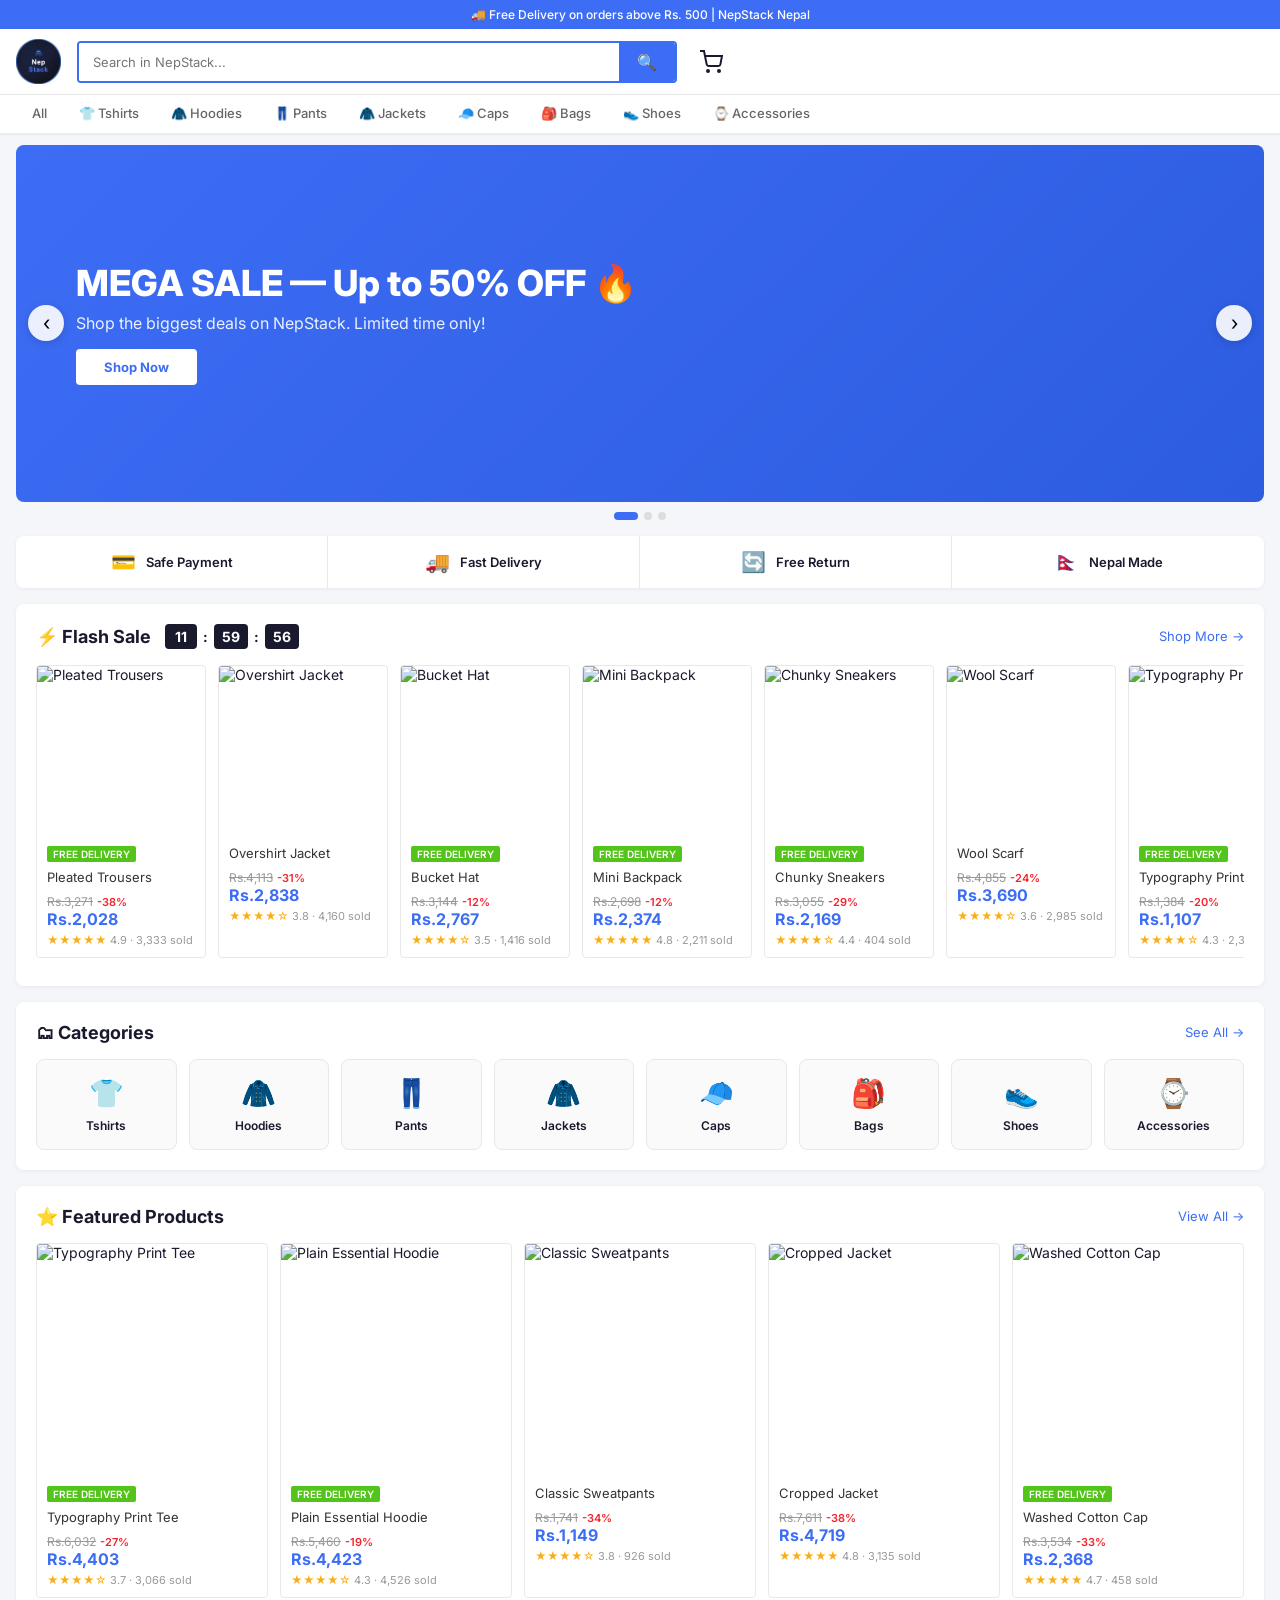
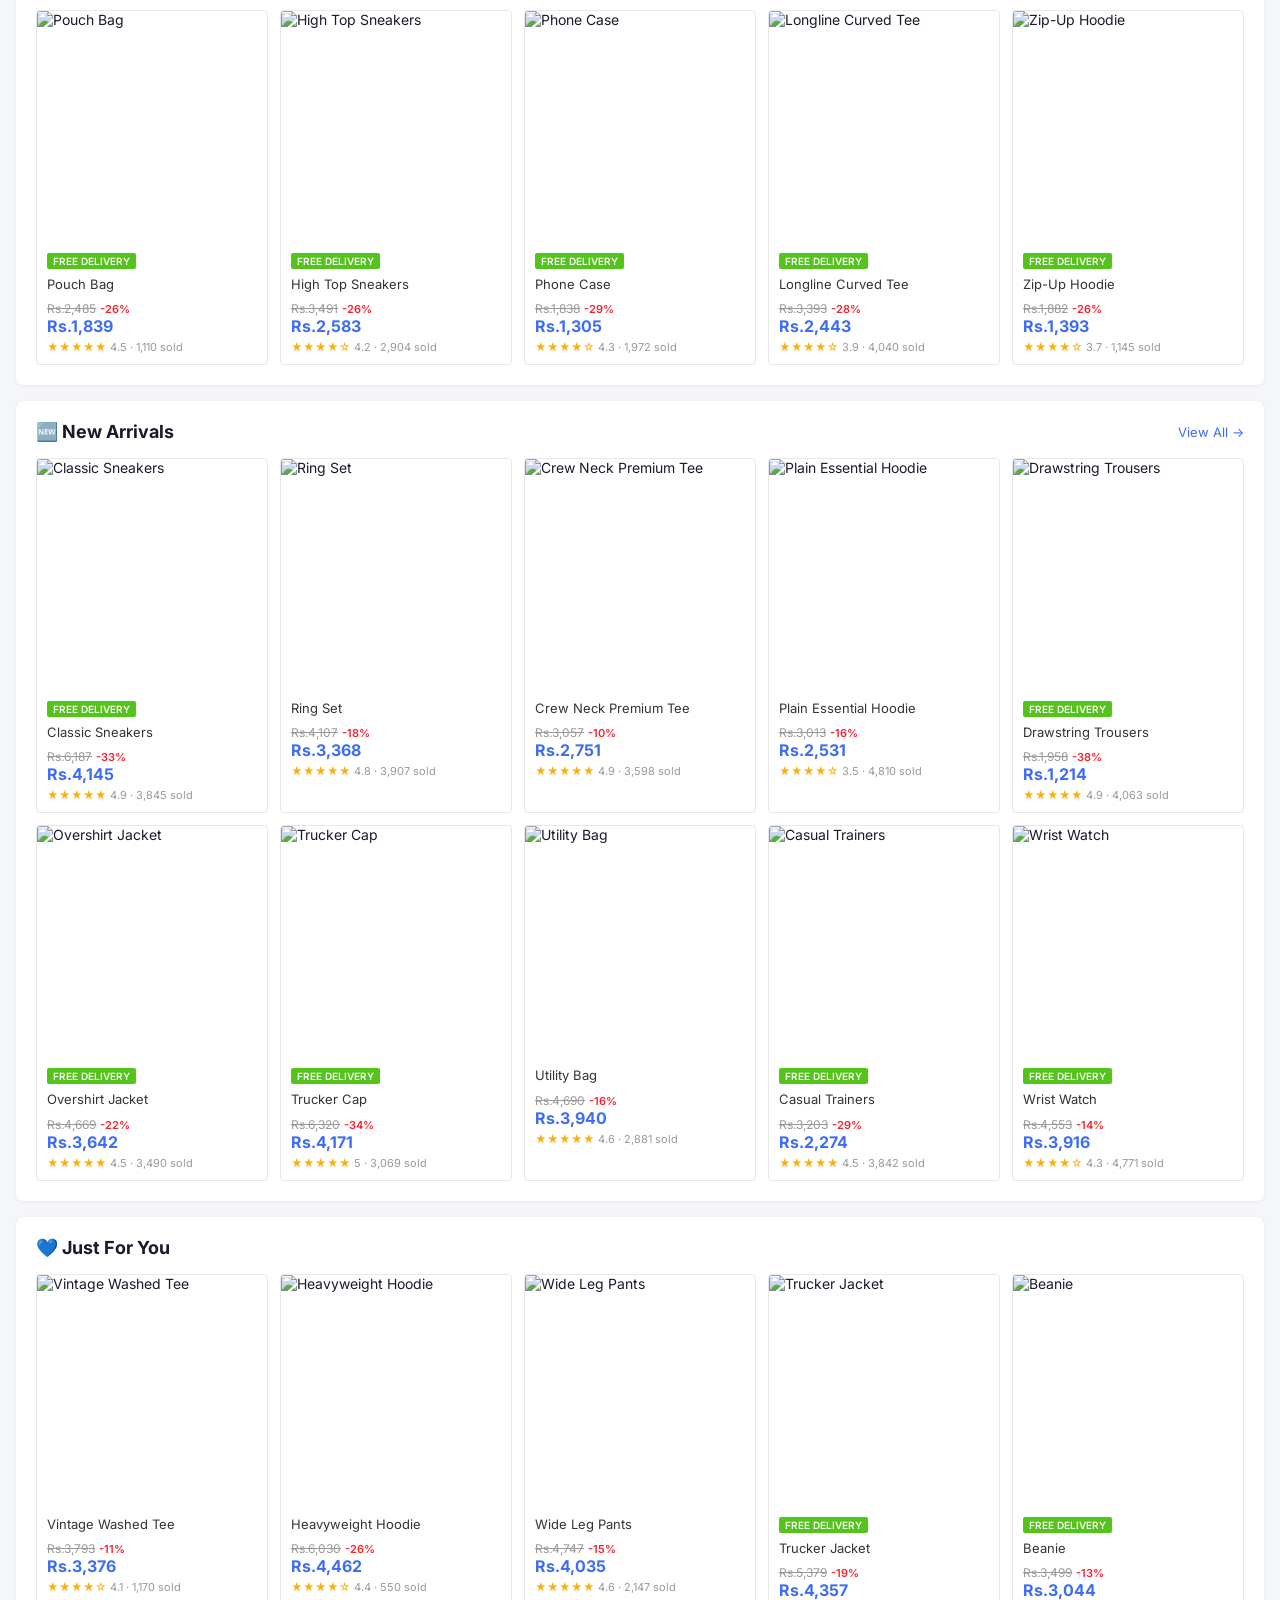
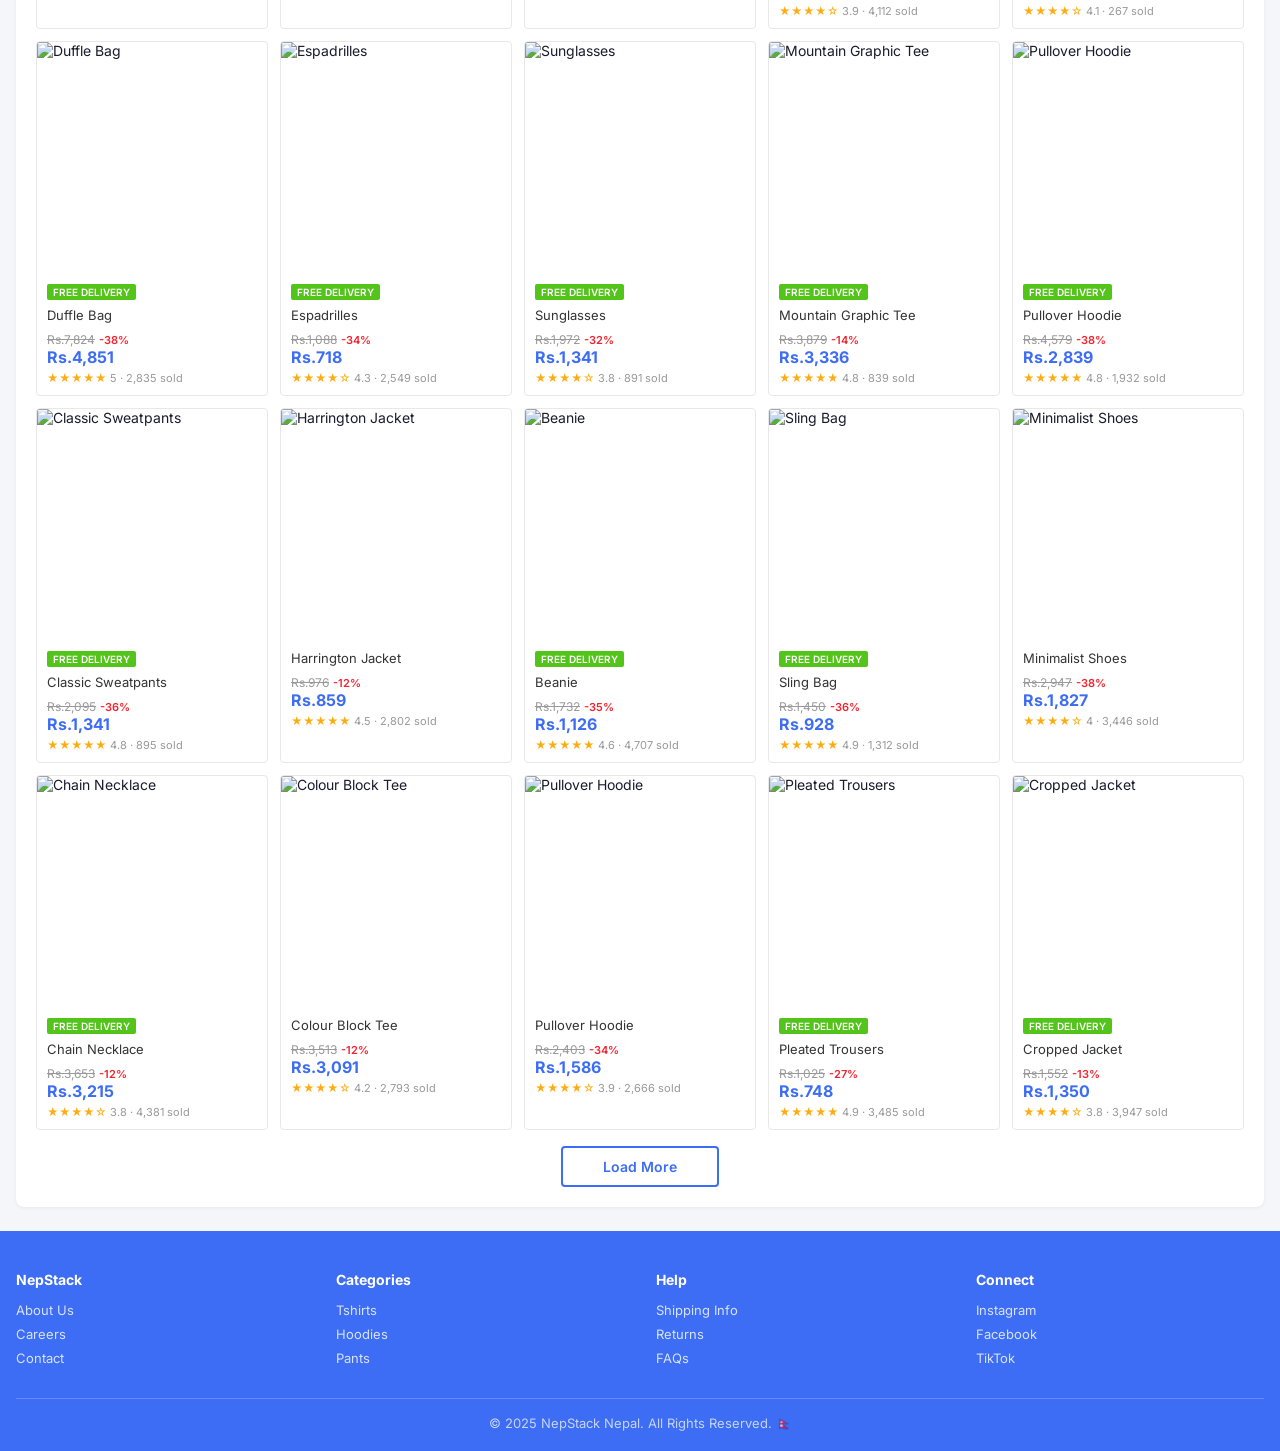
==== index.html @ 35e9ff6c "Jay Shree Krishna Hara Krisha Hara Krisha Krishna Krishna Hara Hara Hara Ram Hara Ram Ram Ram Hara H" ====
<!DOCTYPE html>
<html lang="en">
<head>
<meta charset="UTF-8">
<meta name="viewport" content="width=device-width, initial-scale=1.0">
<title>NepStack — Nepal's Best Online Shopping</title>
<link href="https://fonts.googleapis.com/css2?family=Inter:wght@400;500;600;700;800&display=swap" rel="stylesheet">
<style>
*{margin:0;padding:0;box-sizing:border-box;}
body{font-family:'Inter',sans-serif;background:#f5f6fa;color:#1a1a2e;font-size:14px;}
a{text-decoration:none;color:inherit;}img{max-width:100%;display:block;}button{cursor:pointer;font-family:'Inter',sans-serif;}
.top-bar{background:#3d6df5;color:#fff;text-align:center;padding:7px;font-size:12px;font-weight:500;}
.main-nav{background:#fff;box-shadow:0 1px 4px rgba(0,0,0,.08);position:sticky;top:0;z-index:1000;}
.nav-row{max-width:1280px;margin:0 auto;padding:10px 16px;display:flex;align-items:center;gap:16px;}
.nav-logo img{height:45px;display:block;}
.nav-logo-text{font-size:22px;font-weight:800;display:none;}
.nav-logo-text .nep{color:#1a1a2e;}.nav-logo-text .stk{color:#3d6df5;}
.nav-search{flex:1;display:flex;border:2px solid #3d6df5;border-radius:4px;overflow:hidden;max-width:600px;}
.nav-search input{flex:1;padding:9px 14px;border:none;outline:none;font-size:13px;font-family:'Inter',sans-serif;}
.nav-search button{background:#3d6df5;color:#fff;border:none;padding:9px 18px;font-size:16px;}
.nav-search button:hover{background:#2d5ce0;}
.nav-cart{position:relative;display:flex;align-items:center;color:#1a1a2e;padding:6px;}
.cart-badge{position:absolute;top:-4px;right:-8px;background:#f5222d;color:#fff;font-size:10px;font-weight:700;min-width:18px;height:18px;border-radius:50%;display:none;align-items:center;justify-content:center;}
.cat-nav{background:#fff;border-top:1px solid #e8e8e8;overflow-x:auto;scrollbar-width:none;}
.cat-nav::-webkit-scrollbar{display:none;}
.cat-nav-inner{max-width:1280px;margin:0 auto;padding:0 16px;display:flex;white-space:nowrap;}
.cat-link{padding:10px 16px;font-size:13px;font-weight:500;color:#666;border-bottom:2px solid transparent;transition:all .2s;}
.cat-link:hover{color:#3d6df5;border-bottom-color:#3d6df5;}
.hero-wrap{max-width:1280px;margin:12px auto 0;padding:0 16px;}
.slider-outer{position:relative;overflow:hidden;border-radius:8px;}
.slider-track{display:flex;transition:transform .5s ease;}
.slide{min-width:100%;aspect-ratio:3.5/1;display:flex;align-items:center;padding:0 60px;}
.slide h2{font-size:clamp(20px,3vw,36px);font-weight:800;color:#fff;margin-bottom:8px;}
.slide p{font-size:clamp(12px,1.5vw,16px);color:rgba(255,255,255,.9);margin-bottom:16px;}
.slide a{display:inline-block;background:#fff;color:#3d6df5;padding:10px 28px;border-radius:4px;font-weight:700;font-size:13px;}
.s-btn{position:absolute;top:50%;transform:translateY(-50%);background:rgba(255,255,255,.9);border:none;width:36px;height:36px;border-radius:50%;font-size:20px;box-shadow:0 2px 8px rgba(0,0,0,.15);display:flex;align-items:center;justify-content:center;z-index:5;}
.s-btn.prev{left:12px;}.s-btn.next{right:12px;}
.dots{display:flex;justify-content:center;gap:6px;margin-top:10px;}
.dot{width:8px;height:8px;border-radius:50%;background:#ddd;cursor:pointer;transition:all .2s;}
.dot.active{background:#3d6df5;width:24px;border-radius:4px;}
.feats{max-width:1280px;margin:16px auto;padding:0 16px;}
.feats-inner{display:grid;grid-template-columns:repeat(4,1fr);background:#fff;border-radius:8px;box-shadow:0 1px 4px rgba(0,0,0,.06);}
.feat{display:flex;align-items:center;justify-content:center;gap:10px;padding:14px 16px;border-right:1px solid #e8e8e8;font-size:13px;font-weight:600;}
.feat:last-child{border-right:none;}.feat span:first-child{font-size:20px;}
.sec{max-width:1280px;margin:0 auto 16px;padding:0 16px;}
.sec-box{background:#fff;border-radius:8px;padding:20px;box-shadow:0 1px 4px rgba(0,0,0,.06);}
.sec-head{display:flex;justify-content:space-between;align-items:center;margin-bottom:16px;}
.sec-head h2{font-size:18px;font-weight:700;}.sec-head a{color:#3d6df5;font-size:13px;}
.flash-h{display:flex;align-items:center;gap:14px;}
.timer{display:flex;align-items:center;gap:4px;}
.tbox{background:#1a1a2e;color:#fff;padding:4px 8px;border-radius:4px;font-size:14px;font-weight:700;min-width:32px;text-align:center;}
.cat-grid{display:grid;grid-template-columns:repeat(8,1fr);gap:12px;}
.cat-box{display:flex;flex-direction:column;align-items:center;gap:8px;padding:16px 8px;border:1px solid #e8e8e8;border-radius:8px;background:#fafafa;transition:all .2s;text-decoration:none;color:#1a1a2e;}
.cat-box:hover{border-color:#3d6df5;background:#f0f4ff;}
.cat-box-icon{font-size:28px;}.cat-box-name{font-size:12px;font-weight:600;text-align:center;}
.prod-scroll{display:flex;gap:12px;overflow-x:auto;padding-bottom:8px;}
.prod-scroll::-webkit-scrollbar{height:4px;}.prod-scroll::-webkit-scrollbar-thumb{background:#ddd;border-radius:4px;}
.prod-scroll .product-card{min-width:170px;max-width:170px;}
.prod-grid{display:grid;grid-template-columns:repeat(5,1fr);gap:12px;}
.product-card{background:#fff;border:1px solid #e8e8e8;border-radius:4px;overflow:hidden;transition:all .2s;display:block;color:inherit;}
.product-card:hover{box-shadow:0 4px 16px rgba(0,0,0,.12);transform:translateY(-2px);}
.product-card img{width:100%;aspect-ratio:1;object-fit:cover;}
.pc-body{padding:10px;}
.pc-badge{display:inline-block;background:#52c41a;color:#fff;font-size:10px;font-weight:600;padding:2px 6px;border-radius:2px;margin-bottom:6px;}
.pc-name{font-size:13px;color:#333;margin-bottom:6px;display:-webkit-box;-webkit-line-clamp:2;-webkit-box-orient:vertical;overflow:hidden;line-height:1.4;}
.pc-price{font-size:16px;font-weight:700;color:#3d6df5;}
.pc-orig{font-size:12px;color:#999;text-decoration:line-through;margin-right:4px;}
.pc-disc{font-size:11px;color:#f5222d;font-weight:600;}
.pc-meta{font-size:11px;color:#999;margin-top:4px;}.pc-stars{color:#faad14;}
.load-more{display:block;margin:16px auto 0;background:#fff;color:#3d6df5;border:2px solid #3d6df5;padding:10px 40px;border-radius:4px;font-size:14px;font-weight:600;transition:all .2s;}
.load-more:hover{background:#3d6df5;color:#fff;}
.toast-wrap{position:fixed;top:20px;right:20px;z-index:9999;display:flex;flex-direction:column;gap:8px;}
.toast{background:#fff;color:#1a1a2e;padding:12px 20px;border-radius:4px;box-shadow:0 4px 20px rgba(0,0,0,.15);font-size:13px;font-weight:500;border-left:4px solid #3d6df5;min-width:250px;animation:tin .3s ease;}
.toast.success{border-left-color:#52c41a;}
@keyframes tin{from{opacity:0;transform:translateX(40px);}to{opacity:1;transform:translateX(0);}}
footer{background:#3d6df5;color:#fff;padding:40px 16px 20px;margin-top:24px;}
.foot-grid{max-width:1280px;margin:0 auto;display:grid;grid-template-columns:repeat(4,1fr);gap:32px;margin-bottom:24px;}
.foot-col h4{font-size:14px;font-weight:700;margin-bottom:14px;}
.foot-col a{display:block;color:rgba(255,255,255,.8);font-size:13px;margin-bottom:8px;}
.foot-col a:hover{color:#fff;}
.foot-bottom{max-width:1280px;margin:0 auto;border-top:1px solid rgba(255,255,255,.2);padding-top:16px;text-align:center;font-size:13px;color:rgba(255,255,255,.7);}
.bottom-nav{display:none;position:fixed;bottom:0;left:0;right:0;background:#fff;border-top:1px solid #e8e8e8;z-index:998;padding:8px 0;}
.bnav{display:flex;justify-content:space-around;}
.bnav a{display:flex;flex-direction:column;align-items:center;gap:3px;color:#666;font-size:11px;}
.bnav a.active{color:#3d6df5;}
@media(max-width:900px){.prod-grid{grid-template-columns:repeat(3,1fr);}.cat-grid{grid-template-columns:repeat(4,1fr);}}
@media(max-width:600px){
  .prod-grid{grid-template-columns:repeat(2,1fr);}.cat-grid{grid-template-columns:repeat(4,1fr);}
  .slide{padding:0 30px;aspect-ratio:2/1;}.slide h2{font-size:18px;}
  .foot-grid{grid-template-columns:repeat(2,1fr);}.feats-inner{grid-template-columns:repeat(2,1fr);}
  .bottom-nav{display:block;}body{padding-bottom:60px;}
}
</style>
</head>
<body>
<div class="toast-wrap" id="toast-wrap"></div>
<div class="top-bar">🚚 Free Delivery on orders above Rs. 500 | NepStack Nepal</div>
<nav class="main-nav">
  <div class="nav-row">
    <a href="index.html" class="nav-logo">
      <img src="logo.webp" alt="NepStack" onerror="this.style.display='none';document.getElementById('lt').style.display='flex'">
      <span id="lt" class="nav-logo-text" style="display:none"><span class="nep">Nep</span><span class="stk">Stack</span></span>
    </a>
    <div class="nav-search">
      <input type="text" id="sinp" placeholder="Search in NepStack...">
      <button onclick="doSearch()">🔍</button>
    </div>
    <a href="cart.html" class="nav-cart">
      <svg width="24" height="24" viewBox="0 0 24 24" fill="none" stroke="currentColor" stroke-width="2"><circle cx="9" cy="21" r="1"/><circle cx="20" cy="21" r="1"/><path d="M1 1h4l2.68 13.39a2 2 0 0 0 2 1.61h9.72a2 2 0 0 0 2-1.61L23 6H6"/></svg>
      <span class="cart-badge" id="cart-badge">0</span>
    </a>
  </div>
  <div class="cat-nav">
    <div class="cat-nav-inner">
      <a href="products.html" class="cat-link">All</a>
      <a href="products.html?category=Tshirts" class="cat-link">👕 Tshirts</a>
      <a href="products.html?category=Hoodies" class="cat-link">🧥 Hoodies</a>
      <a href="products.html?category=Pants" class="cat-link">👖 Pants</a>
      <a href="products.html?category=Jackets" class="cat-link">🧥 Jackets</a>
      <a href="products.html?category=Caps" class="cat-link">🧢 Caps</a>
      <a href="products.html?category=Bags" class="cat-link">🎒 Bags</a>
      <a href="products.html?category=Shoes" class="cat-link">👟 Shoes</a>
      <a href="products.html?category=Accessories" class="cat-link">⌚ Accessories</a>
    </div>
  </div>
</nav>
<div class="hero-wrap">
  <div class="slider-outer">
    <div class="slider-track" id="slider-track">
      <div class="slide" style="background:linear-gradient(135deg,#3d6df5,#2d5ce0)"><div><h2>MEGA SALE — Up to 50% OFF 🔥</h2><p>Shop the biggest deals on NepStack. Limited time only!</p><a href="products.html">Shop Now</a></div></div>
      <div class="slide" style="background:linear-gradient(135deg,#1a1a2e,#3d6df5)"><div><h2>NEW ARRIVALS — Fresh Drops Daily ✨</h2><p>Discover the latest trends in Nepali streetwear</p><a href="products.html">Explore Now</a></div></div>
      <div class="slide" style="background:linear-gradient(135deg,#f57c00,#f5222d)"><div><h2>FREE DELIVERY above Rs. 500 🚚</h2><p>Fast shipping across Nepal — Kathmandu to Pokhara</p><a href="products.html">Start Shopping</a></div></div>
    </div>
    <button class="s-btn prev" id="sprev">‹</button>
    <button class="s-btn next" id="snext">›</button>
  </div>
  <div class="dots" id="dots"></div>
</div>
<div class="feats"><div class="feats-inner">
  <div class="feat"><span>💳</span><span>Safe Payment</span></div>
  <div class="feat"><span>🚚</span><span>Fast Delivery</span></div>
  <div class="feat"><span>🔄</span><span>Free Return</span></div>
  <div class="feat"><span>🇳🇵</span><span>Nepal Made</span></div>
</div></div>
<div class="sec"><div class="sec-box">
  <div class="sec-head">
    <div class="flash-h"><h2>⚡ Flash Sale</h2>
      <div class="timer"><span class="tbox" id="th">12</span><span style="font-weight:700;padding:0 2px">:</span><span class="tbox" id="tm">00</span><span style="font-weight:700;padding:0 2px">:</span><span class="tbox" id="ts">00</span></div>
    </div>
    <a href="products.html">Shop More →</a>
  </div>
  <div class="prod-scroll" id="flash-p"></div>
</div></div>
<div class="sec"><div class="sec-box">
  <div class="sec-head"><h2>🗂 Categories</h2><a href="products.html">See All →</a></div>
  <div class="cat-grid" id="cat-grid"></div>
</div></div>
<div class="sec"><div class="sec-box">
  <div class="sec-head"><h2>⭐ Featured Products</h2><a href="products.html">View All →</a></div>
  <div class="prod-grid" id="feat-grid"></div>
</div></div>
<div class="sec"><div class="sec-box">
  <div class="sec-head"><h2>🆕 New Arrivals</h2><a href="products.html">View All →</a></div>
  <div class="prod-grid" id="new-grid"></div>
</div></div>
<div class="sec"><div class="sec-box">
  <div class="sec-head"><h2>💙 Just For You</h2></div>
  <div class="prod-grid" id="jfy-grid"></div>
  <button class="load-more" id="load-more">Load More</button>
</div></div>
<footer>
  <div class="foot-grid">
    <div class="foot-col"><h4>NepStack</h4><a href="#">About Us</a><a href="#">Careers</a><a href="#">Contact</a></div>
    <div class="foot-col"><h4>Categories</h4><a href="products.html?category=Tshirts">Tshirts</a><a href="products.html?category=Hoodies">Hoodies</a><a href="products.html?category=Pants">Pants</a></div>
    <div class="foot-col"><h4>Help</h4><a href="#">Shipping Info</a><a href="#">Returns</a><a href="#">FAQs</a></div>
    <div class="foot-col"><h4>Connect</h4><a href="#">Instagram</a><a href="#">Facebook</a><a href="#">TikTok</a></div>
  </div>
  <div class="foot-bottom">© 2025 NepStack Nepal. All Rights Reserved. 🇳🇵</div>
</footer>
<div class="bottom-nav"><div class="bnav">
  <a href="index.html" class="active"><svg width="22" height="22" viewBox="0 0 24 24" fill="none" stroke="currentColor" stroke-width="2"><path d="m3 9 9-7 9 7v11a2 2 0 0 1-2 2H5a2 2 0 0 1-2-2z"/><polyline points="9 22 9 12 15 12 15 22"/></svg>Home</a>
  <a href="products.html"><svg width="22" height="22" viewBox="0 0 24 24" fill="none" stroke="currentColor" stroke-width="2"><rect x="3" y="3" width="7" height="7"/><rect x="14" y="3" width="7" height="7"/><rect x="14" y="14" width="7" height="7"/><rect x="3" y="14" width="7" height="7"/></svg>Categories</a>
  <a href="cart.html"><svg width="22" height="22" viewBox="0 0 24 24" fill="none" stroke="currentColor" stroke-width="2"><circle cx="9" cy="21" r="1"/><circle cx="20" cy="21" r="1"/><path d="M1 1h4l2.68 13.39a2 2 0 0 0 2 1.61h9.72a2 2 0 0 0 2-1.61L23 6H6"/></svg>Cart</a>
  <a href="admin.html"><svg width="22" height="22" viewBox="0 0 24 24" fill="none" stroke="currentColor" stroke-width="2"><path d="M20 21v-2a4 4 0 0 0-4-4H8a4 4 0 0 0-4 4v2"/><circle cx="12" cy="7" r="4"/></svg>Account</a>
</div></div>
<script>
const products = [{"id":1,"name":"Typography Print Tee","category":"Tshirts","price":4403,"originalPrice":6032,"discount":27,"sizes":["S","M","L","XL"],"colors":["White"],"badge":"FREE DELIVERY","rating":3.7,"sold":3066,"featured":true,"flashSale":false,"image":"https://picsum.photos/400/400?random=1","description":"Comfortable and stylish, made with 100% cotton.","stock":38},{"id":2,"name":"Plain Essential Hoodie","category":"Hoodies","price":4423,"originalPrice":5460,"discount":19,"sizes":["XS","S","M"],"colors":["Khaki","Black"],"badge":"FREE DELIVERY","rating":4.3,"sold":4526,"featured":true,"flashSale":false,"image":"https://picsum.photos/400/400?random=2","description":"Perfect blend of comfort and fashion.","stock":14},{"id":3,"name":"Classic Sweatpants","category":"Pants","price":1149,"originalPrice":1741,"discount":34,"sizes":["S","M","L","XL"],"colors":["Navy","Grey"],"badge":null,"rating":3.8,"sold":926,"featured":true,"flashSale":false,"image":"https://picsum.photos/400/400?random=3","description":"Lightweight and breathable for everyday wear.","stock":87},{"id":4,"name":"Cropped Jacket","category":"Jackets","price":4719,"originalPrice":7611,"discount":38,"sizes":["S","M","L","XL"],"colors":["Khaki","Black"],"badge":null,"rating":4.8,"sold":3135,"featured":true,"flashSale":false,"image":"https://picsum.photos/400/400?random=4","description":"Trendy design with a modern relaxed fit.","stock":39},{"id":5,"name":"Washed Cotton Cap","category":"Caps","price":2368,"originalPrice":3534,"discount":33,"sizes":["S","M","L"],"colors":["White"],"badge":"FREE DELIVERY","rating":4.7,"sold":458,"featured":true,"flashSale":false,"image":"https://picsum.photos/400/400?random=5","description":"Versatile piece that pairs with any outfit.","stock":11},{"id":6,"name":"Pouch Bag","category":"Bags","price":1839,"originalPrice":2485,"discount":26,"sizes":["S","M","L"],"colors":["Khaki","Black"],"badge":"FREE DELIVERY","rating":4.5,"sold":1110,"featured":true,"flashSale":false,"image":"https://picsum.photos/400/400?random=6","description":"NepStack signature quality — built to last.","stock":12},{"id":7,"name":"High Top Sneakers","category":"Shoes","price":2583,"originalPrice":3491,"discount":26,"sizes":["S","M","L","XL"],"colors":["Khaki","Black"],"badge":"FREE DELIVERY","rating":4.2,"sold":2904,"featured":true,"flashSale":false,"image":"https://picsum.photos/400/400?random=7","description":"Perfect blend of comfort and fashion.","stock":44},{"id":8,"name":"Phone Case","category":"Accessories","price":1305,"originalPrice":1838,"discount":29,"sizes":["XS","S","M"],"colors":["White"],"badge":"FREE DELIVERY","rating":4.3,"sold":1972,"featured":true,"flashSale":false,"image":"https://picsum.photos/400/400?random=8","description":"Trendy design with a modern relaxed fit.","stock":45},{"id":9,"name":"Longline Curved Tee","category":"Tshirts","price":2443,"originalPrice":3393,"discount":28,"sizes":["XS","S","M"],"colors":["Red"],"badge":"FREE DELIVERY","rating":3.9,"sold":4040,"featured":true,"flashSale":false,"image":"https://picsum.photos/400/400?random=9","description":"Washed finish for a lived-in vintage feel.","stock":71},{"id":10,"name":"Zip-Up Hoodie","category":"Hoodies","price":1393,"originalPrice":1882,"discount":26,"sizes":["S","M","L","XL"],"colors":["Navy"],"badge":"FREE DELIVERY","rating":3.7,"sold":1145,"featured":true,"flashSale":false,"image":"https://picsum.photos/400/400?random=10","description":"NepStack signature quality — built to last.","stock":20},{"id":11,"name":"Pleated Trousers","category":"Pants","price":2028,"originalPrice":3271,"discount":38,"sizes":["S","M","L"],"colors":["Maroon"],"badge":"FREE DELIVERY","rating":4.9,"sold":3333,"featured":false,"flashSale":true,"image":"https://picsum.photos/400/400?random=11","description":"Handcrafted in Nepal with premium materials.","stock":23},{"id":12,"name":"Overshirt Jacket","category":"Jackets","price":2838,"originalPrice":4113,"discount":31,"sizes":["S","M","L"],"colors":["White"],"badge":null,"rating":3.8,"sold":4160,"featured":false,"flashSale":true,"image":"https://picsum.photos/400/400?random=12","description":"Washed finish for a lived-in vintage feel.","stock":91},{"id":13,"name":"Bucket Hat","category":"Caps","price":2767,"originalPrice":3144,"discount":12,"sizes":["XS","S","M","L"],"colors":["Olive"],"badge":"FREE DELIVERY","rating":3.5,"sold":1416,"featured":false,"flashSale":true,"image":"https://picsum.photos/400/400?random=13","description":"Classic silhouette updated with modern details.","stock":21},{"id":14,"name":"Mini Backpack","category":"Bags","price":2374,"originalPrice":2698,"discount":12,"sizes":["S","M","L"],"colors":["White","Blue"],"badge":"FREE DELIVERY","rating":4.8,"sold":2211,"featured":false,"flashSale":true,"image":"https://picsum.photos/400/400?random=14","description":"Handcrafted in Nepal with premium materials.","stock":64},{"id":15,"name":"Chunky Sneakers","category":"Shoes","price":2169,"originalPrice":3055,"discount":29,"sizes":["S","M","L","XL"],"colors":["Black","White","Grey"],"badge":"FREE DELIVERY","rating":4.4,"sold":404,"featured":false,"flashSale":true,"image":"https://picsum.photos/400/400?random=15","description":"Soft stretchable fabric for all-day comfort.","stock":12},{"id":16,"name":"Wool Scarf","category":"Accessories","price":3690,"originalPrice":4855,"discount":24,"sizes":["S","M","L"],"colors":["Black","White"],"badge":null,"rating":3.6,"sold":2985,"featured":false,"flashSale":true,"image":"https://picsum.photos/400/400?random=16","description":"Handcrafted in Nepal with premium materials.","stock":24},{"id":17,"name":"Typography Print Tee","category":"Tshirts","price":1107,"originalPrice":1384,"discount":20,"sizes":["XS","S","M"],"colors":["Maroon"],"badge":"FREE DELIVERY","rating":4.3,"sold":2316,"featured":false,"flashSale":true,"image":"https://picsum.photos/400/400?random=17","description":"Made for the streets of Kathmandu and beyond.","stock":25},{"id":18,"name":"Raglan Hoodie","category":"Hoodies","price":562,"originalPrice":814,"discount":31,"sizes":["S","M","L"],"colors":["Black"],"badge":null,"rating":3.7,"sold":4398,"featured":false,"flashSale":true,"image":"https://picsum.photos/400/400?random=18","description":"Premium oversized tee with vintage wash.","stock":14},{"id":19,"name":"Parachute Pants","category":"Pants","price":1566,"originalPrice":1887,"discount":17,"sizes":["S","M","L"],"colors":["White","Blue"],"badge":"FREE DELIVERY","rating":4.4,"sold":216,"featured":false,"flashSale":true,"image":"https://picsum.photos/400/400?random=19","description":"Effortless style for the modern Nepali wardrobe.","stock":79},{"id":20,"name":"Coach Jacket","category":"Jackets","price":2968,"originalPrice":3905,"discount":24,"sizes":["S","M","L","XL"],"colors":["Black"],"badge":null,"rating":4,"sold":2631,"featured":false,"flashSale":true,"image":"https://picsum.photos/400/400?random=20","description":"Effortless style for the modern Nepali wardrobe.","stock":55},{"id":21,"name":"Camp Cap","category":"Caps","price":3220,"originalPrice":3788,"discount":15,"sizes":["S","M","L"],"colors":["Khaki","Black"],"badge":null,"rating":3.8,"sold":2834,"featured":false,"flashSale":true,"image":"https://picsum.photos/400/400?random=21","description":"Durable stitching with soft inner lining.","stock":12},{"id":22,"name":"Sling Bag","category":"Bags","price":3334,"originalPrice":5129,"discount":35,"sizes":["XS","S","M","L"],"colors":["Navy"],"badge":null,"rating":4.4,"sold":4475,"featured":false,"flashSale":true,"image":"https://picsum.photos/400/400?random=22","description":"Premium cotton blend with a perfect drape.","stock":81},{"id":23,"name":"Sandals","category":"Shoes","price":607,"originalPrice":674,"discount":10,"sizes":["XS","S","M"],"colors":["Maroon"],"badge":null,"rating":3.9,"sold":2336,"featured":false,"flashSale":true,"image":"https://picsum.photos/400/400?random=23","description":"Effortless style for the modern Nepali wardrobe.","stock":30},{"id":24,"name":"Wool Scarf","category":"Accessories","price":3799,"originalPrice":4633,"discount":18,"sizes":["S","M","L"],"colors":["Olive"],"badge":"FREE DELIVERY","rating":4.1,"sold":4415,"featured":false,"flashSale":true,"image":"https://picsum.photos/400/400?random=24","description":"Trendy design with a modern relaxed fit.","stock":51},{"id":25,"name":"Typography Print Tee","category":"Tshirts","price":4355,"originalPrice":6700,"discount":35,"sizes":["S","M","L","XL"],"colors":["White"],"badge":"FREE DELIVERY","rating":4.8,"sold":3671,"featured":false,"flashSale":true,"image":"https://picsum.photos/400/400?random=25","description":"Premium oversized tee with vintage wash.","stock":12},{"id":26,"name":"Colourblock Hoodie","category":"Hoodies","price":2902,"originalPrice":4206,"discount":31,"sizes":["S","M","L"],"colors":["Red"],"badge":"FREE DELIVERY","rating":4.7,"sold":512,"featured":false,"flashSale":true,"image":"https://picsum.photos/400/400?random=26","description":"Made for the streets of Kathmandu and beyond.","stock":56},{"id":27,"name":"Utility Pants","category":"Pants","price":1935,"originalPrice":2224,"discount":13,"sizes":["S","M","L"],"colors":["Black","White"],"badge":null,"rating":3.8,"sold":2392,"featured":false,"flashSale":true,"image":"https://picsum.photos/400/400?random=27","description":"All-season essential with quality construction.","stock":91},{"id":28,"name":"Corduroy Jacket","category":"Jackets","price":4920,"originalPrice":7235,"discount":32,"sizes":["S","M","L","XL"],"colors":["Navy"],"badge":null,"rating":3.7,"sold":1766,"featured":false,"flashSale":true,"image":"https://picsum.photos/400/400?random=28","description":"Perfect blend of comfort and fashion.","stock":59},{"id":29,"name":"Logo Snapback","category":"Caps","price":4181,"originalPrice":6432,"discount":35,"sizes":["XS","S","M"],"colors":["Beige"],"badge":null,"rating":3.8,"sold":2999,"featured":false,"flashSale":true,"image":"https://picsum.photos/400/400?random=29","description":"Comfortable and stylish, made with 100% cotton.","stock":40},{"id":30,"name":"Sling Bag","category":"Bags","price":814,"originalPrice":1233,"discount":34,"sizes":["XS","S","M"],"colors":["Black"],"badge":null,"rating":3.6,"sold":1672,"featured":false,"flashSale":true,"image":"https://picsum.photos/400/400?random=30","description":"Lightweight and breathable for everyday wear.","stock":97},{"id":31,"name":"Classic Sneakers","category":"Shoes","price":4145,"originalPrice":6187,"discount":33,"sizes":["XS","S","M"],"colors":["Green","Black"],"badge":"FREE DELIVERY","rating":4.9,"sold":3845,"featured":false,"flashSale":false,"image":"https://picsum.photos/400/400?random=31","description":"Minimalist design with fine attention to detail.","stock":46},{"id":32,"name":"Ring Set","category":"Accessories","price":3368,"originalPrice":4107,"discount":18,"sizes":["S","M","L","XL"],"colors":["Black","White","Grey"],"badge":null,"rating":4.8,"sold":3907,"featured":false,"flashSale":false,"image":"https://picsum.photos/400/400?random=32","description":"Premium oversized tee with vintage wash.","stock":34},{"id":33,"name":"Crew Neck Premium Tee","category":"Tshirts","price":2751,"originalPrice":3057,"discount":10,"sizes":["XS","S","M"],"colors":["White"],"badge":null,"rating":4.9,"sold":3598,"featured":false,"flashSale":false,"image":"https://picsum.photos/400/400?random=33","description":"Comfortable and stylish, made with 100% cotton.","stock":51},{"id":34,"name":"Plain Essential Hoodie","category":"Hoodies","price":2531,"originalPrice":3013,"discount":16,"sizes":["XS","S","M"],"colors":["Green","Black"],"badge":null,"rating":3.5,"sold":4810,"featured":false,"flashSale":false,"image":"https://picsum.photos/400/400?random=34","description":"Minimalist design with fine attention to detail.","stock":49},{"id":35,"name":"Drawstring Trousers","category":"Pants","price":1214,"originalPrice":1958,"discount":38,"sizes":["S","M","L","XL"],"colors":["Black","White"],"badge":"FREE DELIVERY","rating":4.9,"sold":4063,"featured":false,"flashSale":false,"image":"https://picsum.photos/400/400?random=35","description":"Lightweight and breathable for everyday wear.","stock":17},{"id":36,"name":"Overshirt Jacket","category":"Jackets","price":3642,"originalPrice":4669,"discount":22,"sizes":["S","M","L"],"colors":["Green","Black"],"badge":"FREE DELIVERY","rating":4.5,"sold":3490,"featured":false,"flashSale":false,"image":"https://picsum.photos/400/400?random=36","description":"Minimalist design with fine attention to detail.","stock":51},{"id":37,"name":"Trucker Cap","category":"Caps","price":4171,"originalPrice":6320,"discount":34,"sizes":["S","M","L","XL"],"colors":["White","Blue"],"badge":"FREE DELIVERY","rating":5,"sold":3069,"featured":false,"flashSale":false,"image":"https://picsum.photos/400/400?random=37","description":"Washed finish for a lived-in vintage feel.","stock":10},{"id":38,"name":"Utility Bag","category":"Bags","price":3940,"originalPrice":4690,"discount":16,"sizes":["XS","S","M"],"colors":["Green","Black"],"badge":null,"rating":4.6,"sold":2881,"featured":false,"flashSale":false,"image":"https://picsum.photos/400/400?random=38","description":"Soft stretchable fabric for all-day comfort.","stock":95},{"id":39,"name":"Casual Trainers","category":"Shoes","price":2274,"originalPrice":3203,"discount":29,"sizes":["XS","S","M"],"colors":["Grey"],"badge":"FREE DELIVERY","rating":4.5,"sold":3842,"featured":false,"flashSale":false,"image":"https://picsum.photos/400/400?random=39","description":"Comfortable and stylish, made with 100% cotton.","stock":91},{"id":40,"name":"Wrist Watch","category":"Accessories","price":3916,"originalPrice":4553,"discount":14,"sizes":["XS","S","M"],"colors":["Black","Red"],"badge":"FREE DELIVERY","rating":4.3,"sold":4771,"featured":false,"flashSale":false,"image":"https://picsum.photos/400/400?random=40","description":"Trendy design with a modern relaxed fit.","stock":38},{"id":41,"name":"Vintage Washed Tee","category":"Tshirts","price":3376,"originalPrice":3793,"discount":11,"sizes":["XS","S","M","L"],"colors":["Red"],"badge":null,"rating":4.1,"sold":1170,"featured":false,"flashSale":false,"image":"https://picsum.photos/400/400?random=41","description":"Premium oversized tee with vintage wash.","stock":63},{"id":42,"name":"Heavyweight Hoodie","category":"Hoodies","price":4462,"originalPrice":6030,"discount":26,"sizes":["S","M","L","XL"],"colors":["Black"],"badge":null,"rating":4.4,"sold":550,"featured":false,"flashSale":false,"image":"https://picsum.photos/400/400?random=42","description":"Versatile piece that pairs with any outfit.","stock":68},{"id":43,"name":"Wide Leg Pants","category":"Pants","price":4035,"originalPrice":4747,"discount":15,"sizes":["S","M","L"],"colors":["White","Blue"],"badge":null,"rating":4.6,"sold":2147,"featured":false,"flashSale":false,"image":"https://picsum.photos/400/400?random=43","description":"Bold design that stands out from the crowd.","stock":84},{"id":44,"name":"Trucker Jacket","category":"Jackets","price":4357,"originalPrice":5379,"discount":19,"sizes":["S","M","L"],"colors":["Black","Red"],"badge":"FREE DELIVERY","rating":3.9,"sold":4112,"featured":false,"flashSale":false,"image":"https://picsum.photos/400/400?random=44","description":"Handcrafted in Nepal with premium materials.","stock":22},{"id":45,"name":"Beanie","category":"Caps","price":3044,"originalPrice":3499,"discount":13,"sizes":["S","M","L","XL"],"colors":["Grey"],"badge":"FREE DELIVERY","rating":4.1,"sold":267,"featured":false,"flashSale":false,"image":"https://picsum.photos/400/400?random=45","description":"Trendy design with a modern relaxed fit.","stock":97},{"id":46,"name":"Duffle Bag","category":"Bags","price":4851,"originalPrice":7824,"discount":38,"sizes":["S","M","L"],"colors":["Beige"],"badge":"FREE DELIVERY","rating":5,"sold":2835,"featured":false,"flashSale":false,"image":"https://picsum.photos/400/400?random=46","description":"Lightweight and breathable for everyday wear.","stock":52},{"id":47,"name":"Espadrilles","category":"Shoes","price":718,"originalPrice":1088,"discount":34,"sizes":["S","M","L","XL"],"colors":["Grey"],"badge":"FREE DELIVERY","rating":4.3,"sold":2549,"featured":false,"flashSale":false,"image":"https://picsum.photos/400/400?random=47","description":"Washed finish for a lived-in vintage feel.","stock":12},{"id":48,"name":"Sunglasses","category":"Accessories","price":1341,"originalPrice":1972,"discount":32,"sizes":["S","M","L","XL"],"colors":["Maroon"],"badge":"FREE DELIVERY","rating":3.8,"sold":891,"featured":false,"flashSale":false,"image":"https://picsum.photos/400/400?random=48","description":"Durable stitching with soft inner lining.","stock":44},{"id":49,"name":"Mountain Graphic Tee","category":"Tshirts","price":3336,"originalPrice":3879,"discount":14,"sizes":["S","M","L"],"colors":["Red"],"badge":"FREE DELIVERY","rating":4.8,"sold":839,"featured":false,"flashSale":false,"image":"https://picsum.photos/400/400?random=49","description":"Comfortable and stylish, made with 100% cotton.","stock":99},{"id":50,"name":"Pullover Hoodie","category":"Hoodies","price":2839,"originalPrice":4579,"discount":38,"sizes":["S","M","L","XL"],"colors":["Black","White"],"badge":"FREE DELIVERY","rating":4.8,"sold":1932,"featured":false,"flashSale":false,"image":"https://picsum.photos/400/400?random=50","description":"Durable stitching with soft inner lining.","stock":73},{"id":51,"name":"Classic Sweatpants","category":"Pants","price":1341,"originalPrice":2095,"discount":36,"sizes":["XS","S","M","L"],"colors":["White","Blue"],"badge":"FREE DELIVERY","rating":4.8,"sold":895,"featured":false,"flashSale":false,"image":"https://picsum.photos/400/400?random=51","description":"Perfect blend of comfort and fashion.","stock":56},{"id":52,"name":"Harrington Jacket","category":"Jackets","price":859,"originalPrice":976,"discount":12,"sizes":["S","M","L","XL"],"colors":["Khaki","Black"],"badge":null,"rating":4.5,"sold":2802,"featured":false,"flashSale":false,"image":"https://picsum.photos/400/400?random=52","description":"Minimalist design with fine attention to detail.","stock":64},{"id":53,"name":"Beanie","category":"Caps","price":1126,"originalPrice":1732,"discount":35,"sizes":["S","M","L"],"colors":["Navy","Grey"],"badge":"FREE DELIVERY","rating":4.6,"sold":4707,"featured":false,"flashSale":false,"image":"https://picsum.photos/400/400?random=53","description":"All-season essential with quality construction.","stock":27},{"id":54,"name":"Sling Bag","category":"Bags","price":928,"originalPrice":1450,"discount":36,"sizes":["XS","S","M","L"],"colors":["Olive"],"badge":"FREE DELIVERY","rating":4.9,"sold":1312,"featured":false,"flashSale":false,"image":"https://picsum.photos/400/400?random=54","description":"Durable stitching with soft inner lining.","stock":29},{"id":55,"name":"Minimalist Shoes","category":"Shoes","price":1827,"originalPrice":2947,"discount":38,"sizes":["S","M","L","XL"],"colors":["Black","White","Grey"],"badge":null,"rating":4,"sold":3446,"featured":false,"flashSale":false,"image":"https://picsum.photos/400/400?random=55","description":"Designed for comfort at an affordable price.","stock":11},{"id":56,"name":"Chain Necklace","category":"Accessories","price":3215,"originalPrice":3653,"discount":12,"sizes":["S","M","L","XL"],"colors":["Navy","Grey"],"badge":"FREE DELIVERY","rating":3.8,"sold":4381,"featured":false,"flashSale":false,"image":"https://picsum.photos/400/400?random=56","description":"Washed finish for a lived-in vintage feel.","stock":51},{"id":57,"name":"Colour Block Tee","category":"Tshirts","price":3091,"originalPrice":3513,"discount":12,"sizes":["S","M","L"],"colors":["Black","Red"],"badge":null,"rating":4.2,"sold":2793,"featured":false,"flashSale":false,"image":"https://picsum.photos/400/400?random=57","description":"Durable stitching with soft inner lining.","stock":20},{"id":58,"name":"Pullover Hoodie","category":"Hoodies","price":1586,"originalPrice":2403,"discount":34,"sizes":["XS","S","M"],"colors":["Red"],"badge":null,"rating":3.9,"sold":2666,"featured":false,"flashSale":false,"image":"https://picsum.photos/400/400?random=58","description":"Durable stitching with soft inner lining.","stock":77},{"id":59,"name":"Pleated Trousers","category":"Pants","price":748,"originalPrice":1025,"discount":27,"sizes":["XS","S","M","L"],"colors":["Khaki","Black"],"badge":"FREE DELIVERY","rating":4.9,"sold":3485,"featured":false,"flashSale":false,"image":"https://picsum.photos/400/400?random=59","description":"Premium cotton blend with a perfect drape.","stock":39},{"id":60,"name":"Cropped Jacket","category":"Jackets","price":1350,"originalPrice":1552,"discount":13,"sizes":["S","M","L"],"colors":["Navy"],"badge":"FREE DELIVERY","rating":3.8,"sold":3947,"featured":false,"flashSale":false,"image":"https://picsum.photos/400/400?random=60","description":"All-season essential with quality construction.","stock":51},{"id":61,"name":"Corduroy Cap","category":"Caps","price":4719,"originalPrice":5618,"discount":16,"sizes":["XS","S","M"],"colors":["Grey"],"badge":"FREE DELIVERY","rating":3.7,"sold":420,"featured":false,"flashSale":false,"image":"https://picsum.photos/400/400?random=61","description":"NepStack signature quality — built to last.","stock":84},{"id":62,"name":"Drawstring Bag","category":"Bags","price":473,"originalPrice":739,"discount":36,"sizes":["S","M","L"],"colors":["Olive"],"badge":"FREE DELIVERY","rating":4.6,"sold":4327,"featured":false,"flashSale":false,"image":"https://picsum.photos/400/400?random=62","description":"NepStack signature quality — built to last.","stock":56},{"id":63,"name":"Hiking Boots","category":"Shoes","price":4429,"originalPrice":4976,"discount":11,"sizes":["XS","S","M","L"],"colors":["Grey"],"badge":"FREE DELIVERY","rating":4.7,"sold":4285,"featured":false,"flashSale":false,"image":"https://picsum.photos/400/400?random=63","description":"Durable stitching with soft inner lining.","stock":39},{"id":64,"name":"Compact Umbrella","category":"Accessories","price":3337,"originalPrice":4070,"discount":18,"sizes":["XS","S","M","L"],"colors":["Navy","Grey"],"badge":"FREE DELIVERY","rating":3.9,"sold":3210,"featured":false,"flashSale":false,"image":"https://picsum.photos/400/400?random=64","description":"Comfortable and stylish, made with 100% cotton.","stock":34},{"id":65,"name":"Pocket Detail Tee","category":"Tshirts","price":3308,"originalPrice":5251,"discount":37,"sizes":["S","M","L","XL"],"colors":["White","Blue"],"badge":null,"rating":4.4,"sold":3174,"featured":false,"flashSale":false,"image":"https://picsum.photos/400/400?random=65","description":"Handcrafted in Nepal with premium materials.","stock":60},{"id":66,"name":"Oversized Fleece Hoodie","category":"Hoodies","price":1245,"originalPrice":1448,"discount":14,"sizes":["XS","S","M","L"],"colors":["White","Blue"],"badge":null,"rating":4.9,"sold":2106,"featured":false,"flashSale":false,"image":"https://picsum.photos/400/400?random=66","description":"Premium cotton blend with a perfect drape.","stock":32},{"id":67,"name":"Linen Blend Pants","category":"Pants","price":4463,"originalPrice":5510,"discount":19,"sizes":["S","M","L"],"colors":["Red"],"badge":"FREE DELIVERY","rating":4.8,"sold":2624,"featured":false,"flashSale":false,"image":"https://picsum.photos/400/400?random=67","description":"NepStack signature quality — built to last.","stock":77},{"id":68,"name":"Corduroy Jacket","category":"Jackets","price":2785,"originalPrice":3481,"discount":20,"sizes":["XS","S","M","L"],"colors":["Navy"],"badge":"FREE DELIVERY","rating":4.8,"sold":4812,"featured":false,"flashSale":false,"image":"https://picsum.photos/400/400?random=68","description":"Lightweight and breathable for everyday wear.","stock":39},{"id":69,"name":"Embroidered Cap","category":"Caps","price":3387,"originalPrice":5645,"discount":40,"sizes":["S","M","L","XL"],"colors":["Charcoal"],"badge":"FREE DELIVERY","rating":4,"sold":1370,"featured":false,"flashSale":false,"image":"https://picsum.photos/400/400?random=69","description":"Minimalist design with fine attention to detail.","stock":75},{"id":70,"name":"Duffle Bag","category":"Bags","price":3317,"originalPrice":4482,"discount":26,"sizes":["XS","S","M","L"],"colors":["Navy"],"badge":"FREE DELIVERY","rating":4.9,"sold":4181,"featured":false,"flashSale":false,"image":"https://picsum.photos/400/400?random=70","description":"Effortless style for the modern Nepali wardrobe.","stock":98},{"id":71,"name":"Velcro Sneakers","category":"Shoes","price":3504,"originalPrice":5475,"discount":36,"sizes":["S","M","L"],"colors":["Beige"],"badge":"FREE DELIVERY","rating":3.6,"sold":1422,"featured":false,"flashSale":false,"image":"https://picsum.photos/400/400?random=71","description":"Versatile piece that pairs with any outfit.","stock":96},{"id":72,"name":"Tie Set","category":"Accessories","price":1204,"originalPrice":1416,"discount":15,"sizes":["S","M","L"],"colors":["Grey"],"badge":null,"rating":3.6,"sold":4727,"featured":false,"flashSale":false,"image":"https://picsum.photos/400/400?random=72","description":"Versatile piece that pairs with any outfit.","stock":57},{"id":73,"name":"Mountain Graphic Tee","category":"Tshirts","price":798,"originalPrice":917,"discount":13,"sizes":["S","M","L"],"colors":["Olive"],"badge":null,"rating":4,"sold":1923,"featured":false,"flashSale":false,"image":"https://picsum.photos/400/400?random=73","description":"NepStack signature quality — built to last.","stock":68},{"id":74,"name":"Half-Zip Hoodie","category":"Hoodies","price":3570,"originalPrice":4011,"discount":11,"sizes":["XS","S","M"],"colors":["Black","White","Grey"],"badge":"FREE DELIVERY","rating":4.9,"sold":746,"featured":false,"flashSale":false,"image":"https://picsum.photos/400/400?random=74","description":"Premium oversized tee with vintage wash.","stock":55},{"id":75,"name":"Nepali Dhaka Pants","category":"Pants","price":3383,"originalPrice":4572,"discount":26,"sizes":["S","M","L","XL"],"colors":["Green","Black"],"badge":"FREE DELIVERY","rating":4.9,"sold":3447,"featured":false,"flashSale":false,"image":"https://picsum.photos/400/400?random=75","description":"NepStack signature quality — built to last.","stock":89},{"id":76,"name":"Hiking Shell Jacket","category":"Jackets","price":1738,"originalPrice":2556,"discount":32,"sizes":["XS","S","M"],"colors":["Charcoal"],"badge":"FREE DELIVERY","rating":3.6,"sold":3401,"featured":false,"flashSale":false,"image":"https://picsum.photos/400/400?random=76","description":"Designed for comfort at an affordable price.","stock":39},{"id":77,"name":"Logo Snapback","category":"Caps","price":4476,"originalPrice":6394,"discount":30,"sizes":["S","M","L"],"colors":["Red"],"badge":"FREE DELIVERY","rating":3.9,"sold":891,"featured":false,"flashSale":false,"image":"https://picsum.photos/400/400?random=77","description":"Perfect blend of comfort and fashion.","stock":47},{"id":78,"name":"Pouch Bag","category":"Bags","price":3772,"originalPrice":6184,"discount":39,"sizes":["S","M","L","XL"],"colors":["Green","Black"],"badge":null,"rating":4.4,"sold":412,"featured":false,"flashSale":false,"image":"https://picsum.photos/400/400?random=78","description":"Minimalist design with fine attention to detail.","stock":73},{"id":79,"name":"Espadrilles","category":"Shoes","price":1265,"originalPrice":1946,"discount":35,"sizes":["S","M","L","XL"],"colors":["Black","White","Grey"],"badge":"FREE DELIVERY","rating":3.8,"sold":4486,"featured":false,"flashSale":false,"image":"https://picsum.photos/400/400?random=79","description":"Handcrafted in Nepal with premium materials.","stock":46},{"id":80,"name":"Chain Necklace","category":"Accessories","price":2519,"originalPrice":2895,"discount":13,"sizes":["S","M","L"],"colors":["Black"],"badge":null,"rating":4.7,"sold":2960,"featured":false,"flashSale":false,"image":"https://picsum.photos/400/400?random=80","description":"Designed for comfort at an affordable price.","stock":5},{"id":81,"name":"Pocket Detail Tee","category":"Tshirts","price":4830,"originalPrice":6192,"discount":22,"sizes":["XS","S","M","L"],"colors":["Green","Black"],"badge":null,"rating":3.8,"sold":2802,"featured":false,"flashSale":false,"image":"https://picsum.photos/400/400?random=81","description":"Designed for comfort at an affordable price.","stock":50},{"id":82,"name":"Zip-Up Hoodie","category":"Hoodies","price":568,"originalPrice":668,"discount":15,"sizes":["XS","S","M"],"colors":["White"],"badge":"FREE DELIVERY","rating":4.9,"sold":582,"featured":false,"flashSale":false,"image":"https://picsum.photos/400/400?random=82","description":"Trendy design with a modern relaxed fit.","stock":6},{"id":83,"name":"Classic Sweatpants","category":"Pants","price":976,"originalPrice":1109,"discount":12,"sizes":["S","M","L","XL"],"colors":["Black","Red"],"badge":null,"rating":3.6,"sold":3640,"featured":false,"flashSale":false,"image":"https://picsum.photos/400/400?random=83","description":"Soft stretchable fabric for all-day comfort.","stock":39},{"id":84,"name":"Fleece Jacket","category":"Jackets","price":3449,"originalPrice":4311,"discount":20,"sizes":["XS","S","M"],"colors":["Khaki","Black"],"badge":"FREE DELIVERY","rating":4.8,"sold":308,"featured":false,"flashSale":false,"image":"https://picsum.photos/400/400?random=84","description":"Handcrafted in Nepal with premium materials.","stock":49},{"id":85,"name":"Embroidered Cap","category":"Caps","price":2689,"originalPrice":3897,"discount":31,"sizes":["XS","S","M","L"],"colors":["Black","Red"],"badge":null,"rating":4.8,"sold":873,"featured":false,"flashSale":false,"image":"https://picsum.photos/400/400?random=85","description":"Effortless style for the modern Nepali wardrobe.","stock":84},{"id":86,"name":"Duffle Bag","category":"Bags","price":3280,"originalPrice":4373,"discount":25,"sizes":["S","M","L"],"colors":["Khaki","Black"],"badge":"FREE DELIVERY","rating":3.7,"sold":537,"featured":false,"flashSale":false,"image":"https://picsum.photos/400/400?random=86","description":"Handcrafted in Nepal with premium materials.","stock":70},{"id":87,"name":"Chelsea Boots","category":"Shoes","price":738,"originalPrice":1039,"discount":29,"sizes":["S","M","L"],"colors":["White"],"badge":"FREE DELIVERY","rating":4.1,"sold":2205,"featured":false,"flashSale":false,"image":"https://picsum.photos/400/400?random=87","description":"Lightweight and breathable for everyday wear.","stock":73},{"id":88,"name":"Wrist Watch","category":"Accessories","price":3360,"originalPrice":5508,"discount":39,"sizes":["S","M","L"],"colors":["Black","White","Grey"],"badge":"FREE DELIVERY","rating":3.9,"sold":2468,"featured":false,"flashSale":false,"image":"https://picsum.photos/400/400?random=88","description":"Classic silhouette updated with modern details.","stock":99},{"id":89,"name":"Oversized Vintage Tee","category":"Tshirts","price":1675,"originalPrice":2538,"discount":34,"sizes":["XS","S","M"],"colors":["Charcoal"],"badge":"FREE DELIVERY","rating":4.8,"sold":1953,"featured":false,"flashSale":false,"image":"https://picsum.photos/400/400?random=89","description":"Bold design that stands out from the crowd.","stock":53},{"id":90,"name":"Mountain Range Hoodie","category":"Hoodies","price":3779,"originalPrice":5399,"discount":30,"sizes":["XS","S","M","L"],"colors":["White","Blue"],"badge":"FREE DELIVERY","rating":3.9,"sold":2266,"featured":false,"flashSale":false,"image":"https://picsum.photos/400/400?random=90","description":"Handcrafted in Nepal with premium materials.","stock":58},{"id":91,"name":"Zip Pocket Joggers","category":"Pants","price":1403,"originalPrice":1651,"discount":15,"sizes":["XS","S","M"],"colors":["Navy","Grey"],"badge":"FREE DELIVERY","rating":4.9,"sold":2952,"featured":false,"flashSale":false,"image":"https://picsum.photos/400/400?random=91","description":"Street-ready look with a relaxed silhouette.","stock":31},{"id":92,"name":"Varsity Jacket","category":"Jackets","price":4298,"originalPrice":5056,"discount":15,"sizes":["S","M","L"],"colors":["Khaki","Black"],"badge":null,"rating":3.8,"sold":3070,"featured":false,"flashSale":false,"image":"https://picsum.photos/400/400?random=92","description":"Minimalist design with fine attention to detail.","stock":5},{"id":93,"name":"Fisherman Beanie","category":"Caps","price":1853,"originalPrice":2989,"discount":38,"sizes":["S","M","L","XL"],"colors":["Olive"],"badge":"FREE DELIVERY","rating":3.7,"sold":1206,"featured":false,"flashSale":false,"image":"https://picsum.photos/400/400?random=93","description":"Classic silhouette updated with modern details.","stock":85},{"id":94,"name":"Gym Bag","category":"Bags","price":4267,"originalPrice":6882,"discount":38,"sizes":["S","M","L","XL"],"colors":["Grey"],"badge":null,"rating":4.9,"sold":2899,"featured":false,"flashSale":false,"image":"https://picsum.photos/400/400?random=94","description":"Bold design that stands out from the crowd.","stock":61},{"id":95,"name":"Retro Sneakers","category":"Shoes","price":2255,"originalPrice":3132,"discount":28,"sizes":["XS","S","M"],"colors":["Black","Red"],"badge":null,"rating":4.3,"sold":3211,"featured":false,"flashSale":false,"image":"https://picsum.photos/400/400?random=95","description":"Washed finish for a lived-in vintage feel.","stock":72},{"id":96,"name":"Bracelet","category":"Accessories","price":4761,"originalPrice":7214,"discount":34,"sizes":["XS","S","M"],"colors":["Beige"],"badge":"FREE DELIVERY","rating":4.6,"sold":1283,"featured":false,"flashSale":false,"image":"https://picsum.photos/400/400?random=96","description":"Designed for comfort at an affordable price.","stock":83},{"id":97,"name":"Abstract Art Tee","category":"Tshirts","price":3446,"originalPrice":4007,"discount":14,"sizes":["S","M","L"],"colors":["White","Blue"],"badge":null,"rating":3.8,"sold":4429,"featured":false,"flashSale":false,"image":"https://picsum.photos/400/400?random=97","description":"Durable stitching with soft inner lining.","stock":50},{"id":98,"name":"Zip-Up Hoodie","category":"Hoodies","price":1365,"originalPrice":1750,"discount":22,"sizes":["XS","S","M","L"],"colors":["Charcoal"],"badge":"FREE DELIVERY","rating":3.7,"sold":467,"featured":false,"flashSale":false,"image":"https://picsum.photos/400/400?random=98","description":"Perfect blend of comfort and fashion.","stock":42},{"id":99,"name":"Chino Pants","category":"Pants","price":2420,"originalPrice":3184,"discount":24,"sizes":["XS","S","M","L"],"colors":["Black"],"badge":"FREE DELIVERY","rating":3.7,"sold":2988,"featured":false,"flashSale":false,"image":"https://picsum.photos/400/400?random=99","description":"All-season essential with quality construction.","stock":76},{"id":100,"name":"Sherpa Jacket","category":"Jackets","price":1721,"originalPrice":2732,"discount":37,"sizes":["XS","S","M"],"colors":["Red"],"badge":"FREE DELIVERY","rating":4.4,"sold":1369,"featured":false,"flashSale":false,"image":"https://picsum.photos/400/400?random=100","description":"Durable stitching with soft inner lining.","stock":39},{"id":101,"name":"Beanie","category":"Caps","price":346,"originalPrice":407,"discount":15,"sizes":["XS","S","M"],"colors":["Maroon"],"badge":"FREE DELIVERY","rating":4.9,"sold":4566,"featured":false,"flashSale":false,"image":"https://picsum.photos/400/400?random=101","description":"Premium oversized tee with vintage wash.","stock":71},{"id":102,"name":"Canvas Backpack","category":"Bags","price":1564,"originalPrice":2607,"discount":40,"sizes":["S","M","L"],"colors":["Grey"],"badge":null,"rating":4.4,"sold":3351,"featured":false,"flashSale":false,"image":"https://picsum.photos/400/400?random=102","description":"Soft stretchable fabric for all-day comfort.","stock":89},{"id":103,"name":"Velcro Sneakers","category":"Shoes","price":4410,"originalPrice":5513,"discount":20,"sizes":["XS","S","M"],"colors":["Grey"],"badge":null,"rating":3.6,"sold":1087,"featured":false,"flashSale":false,"image":"https://picsum.photos/400/400?random=103","description":"Premium oversized tee with vintage wash.","stock":66},{"id":104,"name":"Leather Belt","category":"Accessories","price":2734,"originalPrice":3216,"discount":15,"sizes":["XS","S","M","L"],"colors":["Red"],"badge":"FREE DELIVERY","rating":4,"sold":4036,"featured":false,"flashSale":false,"image":"https://picsum.photos/400/400?random=104","description":"Bold design that stands out from the crowd.","stock":45},{"id":105,"name":"Acid Wash Tee","category":"Tshirts","price":1353,"originalPrice":1670,"discount":19,"sizes":["XS","S","M"],"colors":["Navy"],"badge":"FREE DELIVERY","rating":3.9,"sold":3520,"featured":false,"flashSale":false,"image":"https://picsum.photos/400/400?random=105","description":"Made for the streets of Kathmandu and beyond.","stock":23},{"id":106,"name":"Zip-Up Hoodie","category":"Hoodies","price":2823,"originalPrice":4033,"discount":30,"sizes":["XS","S","M"],"colors":["Black","Red"],"badge":null,"rating":4.5,"sold":359,"featured":false,"flashSale":false,"image":"https://picsum.photos/400/400?random=106","description":"Street-ready look with a relaxed silhouette.","stock":11},{"id":107,"name":"Relaxed Fit Jeans","category":"Pants","price":2133,"originalPrice":3004,"discount":29,"sizes":["S","M","L","XL"],"colors":["Charcoal"],"badge":"FREE DELIVERY","rating":3.8,"sold":1218,"featured":false,"flashSale":false,"image":"https://picsum.photos/400/400?random=107","description":"Washed finish for a lived-in vintage feel.","stock":30},{"id":108,"name":"Harrington Jacket","category":"Jackets","price":2053,"originalPrice":2975,"discount":31,"sizes":["XS","S","M"],"colors":["Black","Red"],"badge":null,"rating":4,"sold":3740,"featured":false,"flashSale":false,"image":"https://picsum.photos/400/400?random=108","description":"Premium cotton blend with a perfect drape.","stock":27},{"id":109,"name":"Visor Cap","category":"Caps","price":4536,"originalPrice":6770,"discount":33,"sizes":["S","M","L"],"colors":["Black","White"],"badge":"FREE DELIVERY","rating":5,"sold":1115,"featured":false,"flashSale":false,"image":"https://picsum.photos/400/400?random=109","description":"Washed finish for a lived-in vintage feel.","stock":13},{"id":110,"name":"Roll-Top Backpack","category":"Bags","price":4918,"originalPrice":7932,"discount":38,"sizes":["XS","S","M","L"],"colors":["Olive"],"badge":null,"rating":3.9,"sold":2805,"featured":false,"flashSale":false,"image":"https://picsum.photos/400/400?random=110","description":"Versatile piece that pairs with any outfit.","stock":99},{"id":111,"name":"Sandals","category":"Shoes","price":996,"originalPrice":1107,"discount":10,"sizes":["S","M","L","XL"],"colors":["Khaki","Black"],"badge":"FREE DELIVERY","rating":3.9,"sold":4901,"featured":false,"flashSale":false,"image":"https://picsum.photos/400/400?random=111","description":"All-season essential with quality construction.","stock":87},{"id":112,"name":"Bi-Fold Wallet","category":"Accessories","price":891,"originalPrice":1073,"discount":17,"sizes":["S","M","L","XL"],"colors":["Maroon"],"badge":"FREE DELIVERY","rating":4.5,"sold":2956,"featured":false,"flashSale":false,"image":"https://picsum.photos/400/400?random=112","description":"Classic silhouette updated with modern details.","stock":68},{"id":113,"name":"Tie-Dye Street Tee","category":"Tshirts","price":888,"originalPrice":1251,"discount":29,"sizes":["S","M","L"],"colors":["Grey"],"badge":"FREE DELIVERY","rating":4.2,"sold":270,"featured":false,"flashSale":false,"image":"https://picsum.photos/400/400?random=113","description":"Minimalist design with fine attention to detail.","stock":87},{"id":114,"name":"Washed Cotton Hoodie","category":"Hoodies","price":2155,"originalPrice":2506,"discount":14,"sizes":["XS","S","M","L"],"colors":["Beige"],"badge":"FREE DELIVERY","rating":3.5,"sold":4262,"featured":false,"flashSale":false,"image":"https://picsum.photos/400/400?random=114","description":"Trendy design with a modern relaxed fit.","stock":82},{"id":115,"name":"Pleated Trousers","category":"Pants","price":3208,"originalPrice":4166,"discount":23,"sizes":["XS","S","M"],"colors":["White"],"badge":"FREE DELIVERY","rating":4.9,"sold":326,"featured":false,"flashSale":false,"image":"https://picsum.photos/400/400?random=115","description":"Street-ready look with a relaxed silhouette.","stock":89},{"id":116,"name":"Puffer Jacket","category":"Jackets","price":4041,"originalPrice":5857,"discount":31,"sizes":["S","M","L"],"colors":["Black","White"],"badge":null,"rating":3.7,"sold":329,"featured":false,"flashSale":false,"image":"https://picsum.photos/400/400?random=116","description":"Comfortable and stylish, made with 100% cotton.","stock":86},{"id":117,"name":"Washed Cotton Cap","category":"Caps","price":2677,"originalPrice":3432,"discount":22,"sizes":["XS","S","M"],"colors":["Khaki","Black"],"badge":"FREE DELIVERY","rating":4.4,"sold":1199,"featured":false,"flashSale":false,"image":"https://picsum.photos/400/400?random=117","description":"Premium cotton blend with a perfect drape.","stock":47},{"id":118,"name":"Duffle Bag","category":"Bags","price":416,"originalPrice":462,"discount":10,"sizes":["S","M","L"],"colors":["Navy","Grey"],"badge":null,"rating":4.9,"sold":4996,"featured":false,"flashSale":false,"image":"https://picsum.photos/400/400?random=118","description":"Perfect blend of comfort and fashion.","stock":35},{"id":119,"name":"Chelsea Boots","category":"Shoes","price":4599,"originalPrice":5411,"discount":15,"sizes":["S","M","L"],"colors":["Red"],"badge":null,"rating":3.5,"sold":1582,"featured":false,"flashSale":false,"image":"https://picsum.photos/400/400?random=119","description":"Designed for comfort at an affordable price.","stock":47},{"id":120,"name":"Socks 3-Pack","category":"Accessories","price":1244,"originalPrice":1595,"discount":22,"sizes":["XS","S","M"],"colors":["White","Blue"],"badge":null,"rating":4,"sold":3816,"featured":false,"flashSale":false,"image":"https://picsum.photos/400/400?random=120","description":"Classic silhouette updated with modern details.","stock":79},{"id":121,"name":"Abstract Art Tee","category":"Tshirts","price":4575,"originalPrice":5382,"discount":15,"sizes":["S","M","L"],"colors":["Khaki","Black"],"badge":"FREE DELIVERY","rating":4.6,"sold":4929,"featured":false,"flashSale":false,"image":"https://picsum.photos/400/400?random=121","description":"Minimalist design with fine attention to detail.","stock":12},{"id":122,"name":"Sherpa Lined Hoodie","category":"Hoodies","price":3032,"originalPrice":3369,"discount":10,"sizes":["S","M","L"],"colors":["Red"],"badge":null,"rating":4.9,"sold":3646,"featured":false,"flashSale":false,"image":"https://picsum.photos/400/400?random=122","description":"Soft stretchable fabric for all-day comfort.","stock":40},{"id":123,"name":"Wide Leg Pants","category":"Pants","price":4211,"originalPrice":5849,"discount":28,"sizes":["XS","S","M","L"],"colors":["Black"],"badge":null,"rating":4.3,"sold":212,"featured":false,"flashSale":false,"image":"https://picsum.photos/400/400?random=123","description":"Lightweight and breathable for everyday wear.","stock":37},{"id":124,"name":"Sherpa Jacket","category":"Jackets","price":4647,"originalPrice":7745,"discount":40,"sizes":["XS","S","M","L"],"colors":["Olive"],"badge":"FREE DELIVERY","rating":4,"sold":4551,"featured":false,"flashSale":false,"image":"https://picsum.photos/400/400?random=124","description":"Bold design that stands out from the crowd.","stock":89},{"id":125,"name":"Logo Snapback","category":"Caps","price":1591,"originalPrice":2411,"discount":34,"sizes":["S","M","L","XL"],"colors":["White"],"badge":"FREE DELIVERY","rating":3.6,"sold":2411,"featured":false,"flashSale":false,"image":"https://picsum.photos/400/400?random=125","description":"All-season essential with quality construction.","stock":25},{"id":126,"name":"Messenger Bag","category":"Bags","price":4285,"originalPrice":5101,"discount":16,"sizes":["S","M","L","XL"],"colors":["Navy","Grey"],"badge":null,"rating":3.6,"sold":2172,"featured":false,"flashSale":false,"image":"https://picsum.photos/400/400?random=126","description":"Effortless style for the modern Nepali wardrobe.","stock":18},{"id":127,"name":"Slip-On Shoes","category":"Shoes","price":659,"originalPrice":903,"discount":27,"sizes":["S","M","L"],"colors":["Charcoal"],"badge":null,"rating":4.4,"sold":4127,"featured":false,"flashSale":false,"image":"https://picsum.photos/400/400?random=127","description":"NepStack signature quality — built to last.","stock":98},{"id":128,"name":"Leather Belt","category":"Accessories","price":4360,"originalPrice":5011,"discount":13,"sizes":["XS","S","M","L"],"colors":["Charcoal"],"badge":null,"rating":4.1,"sold":1798,"featured":false,"flashSale":false,"image":"https://picsum.photos/400/400?random=128","description":"Washed finish for a lived-in vintage feel.","stock":19},{"id":129,"name":"Striped Cotton Tee","category":"Tshirts","price":394,"originalPrice":438,"discount":10,"sizes":["XS","S","M"],"colors":["Navy"],"badge":"FREE DELIVERY","rating":4.9,"sold":3779,"featured":false,"flashSale":false,"image":"https://picsum.photos/400/400?random=129","description":"Effortless style for the modern Nepali wardrobe.","stock":50},{"id":130,"name":"Mountain Range Hoodie","category":"Hoodies","price":3056,"originalPrice":3513,"discount":13,"sizes":["XS","S","M"],"colors":["Green","Black"],"badge":"FREE DELIVERY","rating":4.1,"sold":2026,"featured":false,"flashSale":false,"image":"https://picsum.photos/400/400?random=130","description":"Minimalist design with fine attention to detail.","stock":74},{"id":131,"name":"Straight Leg Trousers","category":"Pants","price":3014,"originalPrice":3464,"discount":13,"sizes":["XS","S","M","L"],"colors":["Red"],"badge":null,"rating":4.3,"sold":3001,"featured":false,"flashSale":false,"image":"https://picsum.photos/400/400?random=131","description":"Made for the streets of Kathmandu and beyond.","stock":11},{"id":132,"name":"Denim Jacket","category":"Jackets","price":1833,"originalPrice":2619,"discount":30,"sizes":["S","M","L"],"colors":["Navy","Grey"],"badge":"FREE DELIVERY","rating":4.3,"sold":1501,"featured":false,"flashSale":false,"image":"https://picsum.photos/400/400?random=132","description":"Made for the streets of Kathmandu and beyond.","stock":76},{"id":133,"name":"Camp Cap","category":"Caps","price":585,"originalPrice":860,"discount":32,"sizes":["S","M","L"],"colors":["Maroon"],"badge":"FREE DELIVERY","rating":4.8,"sold":2529,"featured":false,"flashSale":false,"image":"https://picsum.photos/400/400?random=133","description":"Versatile piece that pairs with any outfit.","stock":42},{"id":134,"name":"Duffle Bag","category":"Bags","price":3055,"originalPrice":4073,"discount":25,"sizes":["XS","S","M","L"],"colors":["Black","White","Grey"],"badge":null,"rating":4,"sold":4039,"featured":false,"flashSale":false,"image":"https://picsum.photos/400/400?random=134","description":"NepStack signature quality — built to last.","stock":77},{"id":135,"name":"Minimalist Shoes","category":"Shoes","price":4242,"originalPrice":4713,"discount":10,"sizes":["S","M","L"],"colors":["Black","White"],"badge":null,"rating":3.5,"sold":1155,"featured":false,"flashSale":false,"image":"https://picsum.photos/400/400?random=135","description":"Perfect blend of comfort and fashion.","stock":21},{"id":136,"name":"Bandana","category":"Accessories","price":2865,"originalPrice":3581,"discount":20,"sizes":["S","M","L","XL"],"colors":["Navy","Grey"],"badge":null,"rating":4.8,"sold":4881,"featured":false,"flashSale":false,"image":"https://picsum.photos/400/400?random=136","description":"Effortless style for the modern Nepali wardrobe.","stock":46},{"id":137,"name":"Nepali Script Tee","category":"Tshirts","price":2341,"originalPrice":3080,"discount":24,"sizes":["S","M","L","XL"],"colors":["Khaki","Black"],"badge":null,"rating":5,"sold":4543,"featured":false,"flashSale":false,"image":"https://picsum.photos/400/400?random=137","description":"Classic silhouette updated with modern details.","stock":34},{"id":138,"name":"Kangaroo Pocket Hoodie","category":"Hoodies","price":1552,"originalPrice":2352,"discount":34,"sizes":["XS","S","M"],"colors":["Black","White"],"badge":"FREE DELIVERY","rating":4.7,"sold":114,"featured":false,"flashSale":false,"image":"https://picsum.photos/400/400?random=138","description":"Soft stretchable fabric for all-day comfort.","stock":65},{"id":139,"name":"Zip Pocket Joggers","category":"Pants","price":4545,"originalPrice":5476,"discount":17,"sizes":["S","M","L","XL"],"colors":["Beige"],"badge":null,"rating":3.6,"sold":1916,"featured":false,"flashSale":false,"image":"https://picsum.photos/400/400?random=139","description":"Effortless style for the modern Nepali wardrobe.","stock":41},{"id":140,"name":"Windbreaker Jacket","category":"Jackets","price":681,"originalPrice":908,"discount":25,"sizes":["XS","S","M","L"],"colors":["Grey"],"badge":null,"rating":4,"sold":1804,"featured":false,"flashSale":false,"image":"https://picsum.photos/400/400?random=140","description":"Designed for comfort at an affordable price.","stock":47},{"id":141,"name":"Logo Snapback","category":"Caps","price":1329,"originalPrice":1872,"discount":29,"sizes":["XS","S","M"],"colors":["White","Blue"],"badge":null,"rating":4.7,"sold":3057,"featured":false,"flashSale":false,"image":"https://picsum.photos/400/400?random=141","description":"Washed finish for a lived-in vintage feel.","stock":55},{"id":142,"name":"Mini Backpack","category":"Bags","price":803,"originalPrice":1131,"discount":29,"sizes":["S","M","L","XL"],"colors":["Black","White"],"badge":"FREE DELIVERY","rating":3.6,"sold":3239,"featured":false,"flashSale":false,"image":"https://picsum.photos/400/400?random=142","description":"Handcrafted in Nepal with premium materials.","stock":9},{"id":143,"name":"Minimalist Shoes","category":"Shoes","price":3705,"originalPrice":4875,"discount":24,"sizes":["S","M","L","XL"],"colors":["Black"],"badge":"FREE DELIVERY","rating":4,"sold":875,"featured":false,"flashSale":false,"image":"https://picsum.photos/400/400?random=143","description":"Street-ready look with a relaxed silhouette.","stock":20},{"id":144,"name":"Hair Clips Set","category":"Accessories","price":2300,"originalPrice":3333,"discount":31,"sizes":["S","M","L"],"colors":["Khaki","Black"],"badge":null,"rating":4,"sold":1103,"featured":false,"flashSale":false,"image":"https://picsum.photos/400/400?random=144","description":"Bold design that stands out from the crowd.","stock":5},{"id":145,"name":"Athletic Dry Tee","category":"Tshirts","price":577,"originalPrice":704,"discount":18,"sizes":["XS","S","M"],"colors":["Beige"],"badge":"FREE DELIVERY","rating":3.9,"sold":3441,"featured":false,"flashSale":false,"image":"https://picsum.photos/400/400?random=145","description":"Trendy design with a modern relaxed fit.","stock":38},{"id":146,"name":"Hoodie Jacket","category":"Hoodies","price":1460,"originalPrice":2433,"discount":40,"sizes":["S","M","L"],"colors":["Black","White","Grey"],"badge":"FREE DELIVERY","rating":3.5,"sold":4829,"featured":false,"flashSale":false,"image":"https://picsum.photos/400/400?random=146","description":"Street-ready look with a relaxed silhouette.","stock":5},{"id":147,"name":"Harem Pants","category":"Pants","price":1165,"originalPrice":1339,"discount":13,"sizes":["XS","S","M"],"colors":["Khaki","Black"],"badge":null,"rating":4.4,"sold":2160,"featured":false,"flashSale":false,"image":"https://picsum.photos/400/400?random=147","description":"Perfect blend of comfort and fashion.","stock":60},{"id":148,"name":"Varsity Jacket","category":"Jackets","price":1010,"originalPrice":1148,"discount":12,"sizes":["XS","S","M","L"],"colors":["Charcoal"],"badge":"FREE DELIVERY","rating":4.9,"sold":1166,"featured":false,"flashSale":false,"image":"https://picsum.photos/400/400?random=148","description":"Handcrafted in Nepal with premium materials.","stock":29},{"id":149,"name":"Classic Baseball Cap V3","category":"Caps","price":2812,"originalPrice":3388,"discount":17,"sizes":["S","M","L","XL"],"colors":["Black","White","Grey"],"badge":null,"rating":4.6,"sold":3107,"featured":false,"flashSale":false,"image":"https://picsum.photos/400/400?random=149","description":"Classic silhouette updated with modern details.","stock":82},{"id":150,"name":"Mini Backpack V3","category":"Bags","price":1282,"originalPrice":1687,"discount":24,"sizes":["S","M","L","XL"],"colors":["Khaki","Black"],"badge":null,"rating":3.9,"sold":4563,"featured":false,"flashSale":false,"image":"https://picsum.photos/400/400?random=150","description":"Comfortable and stylish, made with 100% cotton.","stock":46},{"id":151,"name":"Hiking Boots V4","category":"Shoes","price":2073,"originalPrice":2356,"discount":12,"sizes":["S","M","L","XL"],"colors":["White","Blue"],"badge":"FREE DELIVERY","rating":4.9,"sold":811,"featured":false,"flashSale":false,"image":"https://picsum.photos/400/400?random=151","description":"Classic silhouette updated with modern details.","stock":49},{"id":152,"name":"Ear Studs Set V4","category":"Accessories","price":3023,"originalPrice":3827,"discount":21,"sizes":["S","M","L","XL"],"colors":["Green","Black"],"badge":null,"rating":3.6,"sold":2561,"featured":false,"flashSale":false,"image":"https://picsum.photos/400/400?random=152","description":"Effortless style for the modern Nepali wardrobe.","stock":15},{"id":153,"name":"Striped Cotton Tee","category":"Tshirts","price":1513,"originalPrice":2017,"discount":25,"sizes":["S","M","L"],"colors":["White","Blue"],"badge":"FREE DELIVERY","rating":5,"sold":2619,"featured":false,"flashSale":false,"image":"https://picsum.photos/400/400?random=153","description":"Versatile piece that pairs with any outfit.","stock":81},{"id":154,"name":"Hoodie Jacket","category":"Hoodies","price":2154,"originalPrice":2727,"discount":21,"sizes":["S","M","L","XL"],"colors":["Black","Red"],"badge":null,"rating":3.7,"sold":4089,"featured":false,"flashSale":false,"image":"https://picsum.photos/400/400?random=154","description":"Lightweight and breathable for everyday wear.","stock":42},{"id":155,"name":"Pleated Trousers","category":"Pants","price":3081,"originalPrice":3462,"discount":11,"sizes":["S","M","L"],"colors":["Green","Black"],"badge":"FREE DELIVERY","rating":4.4,"sold":4759,"featured":false,"flashSale":false,"image":"https://picsum.photos/400/400?random=155","description":"Lightweight and breathable for everyday wear.","stock":11},{"id":156,"name":"Overshirt Jacket","category":"Jackets","price":2030,"originalPrice":2360,"discount":14,"sizes":["S","M","L","XL"],"colors":["Black"],"badge":null,"rating":4.4,"sold":2390,"featured":false,"flashSale":false,"image":"https://picsum.photos/400/400?random=156","description":"Soft stretchable fabric for all-day comfort.","stock":8},{"id":157,"name":"Bucket Hat V4","category":"Caps","price":1157,"originalPrice":1345,"discount":14,"sizes":["S","M","L","XL"],"colors":["Black"],"badge":null,"rating":3.7,"sold":460,"featured":false,"flashSale":false,"image":"https://picsum.photos/400/400?random=157","description":"Classic silhouette updated with modern details.","stock":55},{"id":158,"name":"Shoulder Bag V4","category":"Bags","price":1002,"originalPrice":1373,"discount":27,"sizes":["S","M","L"],"colors":["Red"],"badge":null,"rating":4.7,"sold":2481,"featured":false,"flashSale":false,"image":"https://picsum.photos/400/400?random=158","description":"Bold design that stands out from the crowd.","stock":32},{"id":159,"name":"Canvas Shoes V4","category":"Shoes","price":482,"originalPrice":618,"discount":22,"sizes":["S","M","L","XL"],"colors":["Grey"],"badge":null,"rating":3.9,"sold":504,"featured":false,"flashSale":false,"image":"https://picsum.photos/400/400?random=159","description":"Made for the streets of Kathmandu and beyond.","stock":56},{"id":160,"name":"Keychain V4","category":"Accessories","price":2936,"originalPrice":3968,"discount":26,"sizes":["XS","S","M","L"],"colors":["White"],"badge":null,"rating":4.6,"sold":1861,"featured":false,"flashSale":false,"image":"https://picsum.photos/400/400?random=160","description":"Versatile piece that pairs with any outfit.","stock":19},{"id":161,"name":"Plain Essential Tee","category":"Tshirts","price":4273,"originalPrice":5027,"discount":15,"sizes":["XS","S","M","L"],"colors":["Grey"],"badge":"FREE DELIVERY","rating":4.4,"sold":4639,"featured":false,"flashSale":false,"image":"https://picsum.photos/400/400?random=161","description":"Washed finish for a lived-in vintage feel.","stock":25},{"id":162,"name":"Heavyweight Hoodie V4","category":"Hoodies","price":4088,"originalPrice":5925,"discount":31,"sizes":["S","M","L","XL"],"colors":["Navy","Grey"],"badge":"FREE DELIVERY","rating":5,"sold":4683,"featured":false,"flashSale":false,"image":"https://picsum.photos/400/400?random=162","description":"Premium oversized tee with vintage wash.","stock":41},{"id":163,"name":"Utility Pants V4","category":"Pants","price":4774,"originalPrice":5752,"discount":17,"sizes":["S","M","L"],"colors":["Red"],"badge":"FREE DELIVERY","rating":4.7,"sold":277,"featured":false,"flashSale":false,"image":"https://picsum.photos/400/400?random=163","description":"Washed finish for a lived-in vintage feel.","stock":16},{"id":164,"name":"Puffer Jacket V4","category":"Jackets","price":3897,"originalPrice":4996,"discount":22,"sizes":["S","M","L","XL"],"colors":["Navy"],"badge":null,"rating":3.7,"sold":1290,"featured":false,"flashSale":false,"image":"https://picsum.photos/400/400?random=164","description":"Durable stitching with soft inner lining.","stock":60},{"id":165,"name":"Fisherman Beanie V4","category":"Caps","price":555,"originalPrice":617,"discount":10,"sizes":["S","M","L"],"colors":["Charcoal"],"badge":"FREE DELIVERY","rating":3.9,"sold":4247,"featured":false,"flashSale":false,"image":"https://picsum.photos/400/400?random=165","description":"All-season essential with quality construction.","stock":44},{"id":166,"name":"Utility Bag V4","category":"Bags","price":2321,"originalPrice":2976,"discount":22,"sizes":["XS","S","M","L"],"colors":["White"],"badge":null,"rating":4.2,"sold":4252,"featured":false,"flashSale":false,"image":"https://picsum.photos/400/400?random=166","description":"Premium oversized tee with vintage wash.","stock":88},{"id":167,"name":"Canvas Shoes V4","category":"Shoes","price":1239,"originalPrice":1906,"discount":35,"sizes":["S","M","L"],"colors":["Khaki","Black"],"badge":null,"rating":3.7,"sold":1433,"featured":false,"flashSale":false,"image":"https://picsum.photos/400/400?random=167","description":"Premium cotton blend with a perfect drape.","stock":10},{"id":168,"name":"Bracelet V4","category":"Accessories","price":3663,"originalPrice":4116,"discount":11,"sizes":["S","M","L"],"colors":["Green","Black"],"badge":"FREE DELIVERY","rating":4.4,"sold":2394,"featured":false,"flashSale":false,"image":"https://picsum.photos/400/400?random=168","description":"Lightweight and breathable for everyday wear.","stock":70},{"id":169,"name":"Striped Cotton Tee","category":"Tshirts","price":2074,"originalPrice":2440,"discount":15,"sizes":["S","M","L","XL"],"colors":["Black","White"],"badge":"FREE DELIVERY","rating":3.6,"sold":3736,"featured":false,"flashSale":false,"image":"https://picsum.photos/400/400?random=169","description":"Versatile piece that pairs with any outfit.","stock":98},{"id":170,"name":"Hoodie Jacket V4","category":"Hoodies","price":974,"originalPrice":1412,"discount":31,"sizes":["S","M","L"],"colors":["Black","Red"],"badge":"FREE DELIVERY","rating":3.8,"sold":4147,"featured":false,"flashSale":false,"image":"https://picsum.photos/400/400?random=170","description":"Trendy design with a modern relaxed fit.","stock":49},{"id":171,"name":"Chino Pants V4","category":"Pants","price":4529,"originalPrice":7189,"discount":37,"sizes":["XS","S","M"],"colors":["Khaki","Black"],"badge":"FREE DELIVERY","rating":4.9,"sold":3286,"featured":false,"flashSale":false,"image":"https://picsum.photos/400/400?random=171","description":"Durable stitching with soft inner lining.","stock":26},{"id":172,"name":"Field Jacket V4","category":"Jackets","price":4500,"originalPrice":5056,"discount":11,"sizes":["S","M","L"],"colors":["Beige"],"badge":"FREE DELIVERY","rating":3.9,"sold":4065,"featured":false,"flashSale":false,"image":"https://picsum.photos/400/400?random=172","description":"Handcrafted in Nepal with premium materials.","stock":35},{"id":173,"name":"Dad Cap V4","category":"Caps","price":1017,"originalPrice":1589,"discount":36,"sizes":["S","M","L","XL"],"colors":["White","Blue"],"badge":"FREE DELIVERY","rating":3.9,"sold":4143,"featured":false,"flashSale":false,"image":"https://picsum.photos/400/400?random=173","description":"Minimalist design with fine attention to detail.","stock":23},{"id":174,"name":"Travel Backpack V4","category":"Bags","price":443,"originalPrice":575,"discount":23,"sizes":["XS","S","M","L"],"colors":["Red"],"badge":"FREE DELIVERY","rating":4.8,"sold":1508,"featured":false,"flashSale":false,"image":"https://picsum.photos/400/400?random=174","description":"Classic silhouette updated with modern details.","stock":73},{"id":175,"name":"Skate Shoes V4","category":"Shoes","price":3109,"originalPrice":4441,"discount":30,"sizes":["XS","S","M","L"],"colors":["Navy"],"badge":null,"rating":4.3,"sold":3563,"featured":false,"flashSale":false,"image":"https://picsum.photos/400/400?random=175","description":"Washed finish for a lived-in vintage feel.","stock":28},{"id":176,"name":"Keychain V4","category":"Accessories","price":1432,"originalPrice":1746,"discount":18,"sizes":["XS","S","M"],"colors":["Olive"],"badge":"FREE DELIVERY","rating":4.3,"sold":3440,"featured":false,"flashSale":false,"image":"https://picsum.photos/400/400?random=176","description":"Effortless style for the modern Nepali wardrobe.","stock":54},{"id":177,"name":"Striped Cotton Tee","category":"Tshirts","price":2095,"originalPrice":2586,"discount":19,"sizes":["XS","S","M"],"colors":["Red"],"badge":null,"rating":5,"sold":4799,"featured":false,"flashSale":false,"image":"https://picsum.photos/400/400?random=177","description":"Perfect blend of comfort and fashion.","stock":16},{"id":178,"name":"Box Logo Hoodie V4","category":"Hoodies","price":1009,"originalPrice":1577,"discount":36,"sizes":["S","M","L","XL"],"colors":["Black","White","Grey"],"badge":"FREE DELIVERY","rating":4.3,"sold":694,"featured":false,"flashSale":false,"image":"https://picsum.photos/400/400?random=178","description":"Street-ready look with a relaxed silhouette.","stock":82},{"id":179,"name":"Classic Sweatpants V4","category":"Pants","price":1154,"originalPrice":1518,"discount":24,"sizes":["S","M","L"],"colors":["Black","Red"],"badge":"FREE DELIVERY","rating":4.4,"sold":355,"featured":false,"flashSale":false,"image":"https://picsum.photos/400/400?random=179","description":"Perfect blend of comfort and fashion.","stock":16},{"id":180,"name":"Coach Jacket V4","category":"Jackets","price":1605,"originalPrice":2508,"discount":36,"sizes":["XS","S","M"],"colors":["Black","White","Grey"],"badge":"FREE DELIVERY","rating":3.7,"sold":4263,"featured":false,"flashSale":false,"image":"https://picsum.photos/400/400?random=180","description":"Made for the streets of Kathmandu and beyond.","stock":73},{"id":181,"name":"Dad Cap V4","category":"Caps","price":1123,"originalPrice":1702,"discount":34,"sizes":["S","M","L"],"colors":["White"],"badge":null,"rating":3.6,"sold":53,"featured":false,"flashSale":false,"image":"https://picsum.photos/400/400?random=181","description":"Lightweight and breathable for everyday wear.","stock":92},{"id":182,"name":"Drawstring Bag V4","category":"Bags","price":1380,"originalPrice":2300,"discount":40,"sizes":["S","M","L"],"colors":["Navy","Grey"],"badge":"FREE DELIVERY","rating":4.6,"sold":2742,"featured":false,"flashSale":false,"image":"https://picsum.photos/400/400?random=182","description":"All-season essential with quality construction.","stock":58},{"id":183,"name":"Retro Sneakers V4","category":"Shoes","price":1238,"originalPrice":1510,"discount":18,"sizes":["S","M","L"],"colors":["Black","Red"],"badge":"FREE DELIVERY","rating":4.2,"sold":4034,"featured":false,"flashSale":false,"image":"https://picsum.photos/400/400?random=183","description":"Street-ready look with a relaxed silhouette.","stock":78},{"id":184,"name":"Handkerchief Set V4","category":"Accessories","price":4942,"originalPrice":7060,"discount":30,"sizes":["S","M","L"],"colors":["White","Blue"],"badge":null,"rating":4.3,"sold":3136,"featured":false,"flashSale":false,"image":"https://picsum.photos/400/400?random=184","description":"Durable stitching with soft inner lining.","stock":36},{"id":185,"name":"Drop Shoulder Tee","category":"Tshirts","price":2365,"originalPrice":2849,"discount":17,"sizes":["S","M","L"],"colors":["Khaki","Black"],"badge":null,"rating":4.2,"sold":4687,"featured":false,"flashSale":false,"image":"https://picsum.photos/400/400?random=185","description":"Premium cotton blend with a perfect drape.","stock":60},{"id":186,"name":"Oversized Fleece Hoodie V4","category":"Hoodies","price":2028,"originalPrice":2939,"discount":31,"sizes":["S","M","L"],"colors":["Green","Black"],"badge":null,"rating":3.5,"sold":4176,"featured":false,"flashSale":false,"image":"https://picsum.photos/400/400?random=186","description":"Designed for comfort at an affordable price.","stock":64},{"id":187,"name":"Wide Leg Pants V4","category":"Pants","price":1658,"originalPrice":2632,"discount":37,"sizes":["S","M","L"],"colors":["Khaki","Black"],"badge":"FREE DELIVERY","rating":4,"sold":3862,"featured":false,"flashSale":false,"image":"https://picsum.photos/400/400?random=187","description":"Classic silhouette updated with modern details.","stock":42},{"id":188,"name":"Rain Jacket V4","category":"Jackets","price":3910,"originalPrice":6206,"discount":37,"sizes":["XS","S","M","L"],"colors":["White","Blue"],"badge":"FREE DELIVERY","rating":4.2,"sold":2977,"featured":false,"flashSale":false,"image":"https://picsum.photos/400/400?random=188","description":"Comfortable and stylish, made with 100% cotton.","stock":99},{"id":189,"name":"Corduroy Cap V4","category":"Caps","price":1171,"originalPrice":1859,"discount":37,"sizes":["XS","S","M","L"],"colors":["Black","Red"],"badge":"FREE DELIVERY","rating":4.8,"sold":3169,"featured":false,"flashSale":false,"image":"https://picsum.photos/400/400?random=189","description":"Premium oversized tee with vintage wash.","stock":39},{"id":190,"name":"Messenger Bag V4","category":"Bags","price":2332,"originalPrice":3109,"discount":25,"sizes":["S","M","L","XL"],"colors":["Black","White"],"badge":null,"rating":4.8,"sold":1259,"featured":false,"flashSale":false,"image":"https://picsum.photos/400/400?random=190","description":"Premium cotton blend with a perfect drape.","stock":69},{"id":191,"name":"Hiking Boots V4","category":"Shoes","price":2722,"originalPrice":3165,"discount":14,"sizes":["S","M","L"],"colors":["Olive"],"badge":"FREE DELIVERY","rating":4.4,"sold":318,"featured":false,"flashSale":false,"image":"https://picsum.photos/400/400?random=191","description":"Soft stretchable fabric for all-day comfort.","stock":18},{"id":192,"name":"Wool Scarf V4","category":"Accessories","price":2407,"originalPrice":3946,"discount":39,"sizes":["XS","S","M","L"],"colors":["Red"],"badge":null,"rating":3.8,"sold":2040,"featured":false,"flashSale":false,"image":"https://picsum.photos/400/400?random=192","description":"Versatile piece that pairs with any outfit.","stock":52},{"id":193,"name":"Nepali Script Tee","category":"Tshirts","price":4467,"originalPrice":5956,"discount":25,"sizes":["XS","S","M"],"colors":["White"],"badge":"FREE DELIVERY","rating":4.7,"sold":1306,"featured":false,"flashSale":false,"image":"https://picsum.photos/400/400?random=193","description":"Street-ready look with a relaxed silhouette.","stock":80},{"id":194,"name":"Pullover Hoodie V4","category":"Hoodies","price":1274,"originalPrice":1901,"discount":33,"sizes":["S","M","L"],"colors":["Black","Red"],"badge":"FREE DELIVERY","rating":3.6,"sold":4392,"featured":false,"flashSale":false,"image":"https://picsum.photos/400/400?random=194","description":"Durable stitching with soft inner lining.","stock":13},{"id":195,"name":"Printed Track Pants V4","category":"Pants","price":1044,"originalPrice":1392,"discount":25,"sizes":["S","M","L","XL"],"colors":["Navy","Grey"],"badge":null,"rating":4.1,"sold":175,"featured":false,"flashSale":false,"image":"https://picsum.photos/400/400?random=195","description":"Minimalist design with fine attention to detail.","stock":96},{"id":196,"name":"Cropped Jacket V4","category":"Jackets","price":1556,"originalPrice":2358,"discount":34,"sizes":["XS","S","M"],"colors":["Grey"],"badge":null,"rating":3.7,"sold":233,"featured":false,"flashSale":false,"image":"https://picsum.photos/400/400?random=196","description":"Designed for comfort at an affordable price.","stock":47},{"id":197,"name":"Trucker Cap V4","category":"Caps","price":2006,"originalPrice":3289,"discount":39,"sizes":["S","M","L","XL"],"colors":["Charcoal"],"badge":"FREE DELIVERY","rating":4.6,"sold":1000,"featured":false,"flashSale":false,"image":"https://picsum.photos/400/400?random=197","description":"Classic silhouette updated with modern details.","stock":70},{"id":198,"name":"Drawstring Bag V4","category":"Bags","price":1501,"originalPrice":1725,"discount":13,"sizes":["XS","S","M"],"colors":["Black","White","Grey"],"badge":"FREE DELIVERY","rating":4.2,"sold":4091,"featured":false,"flashSale":false,"image":"https://picsum.photos/400/400?random=198","description":"Versatile piece that pairs with any outfit.","stock":76},{"id":199,"name":"Casual Trainers V4","category":"Shoes","price":3241,"originalPrice":5402,"discount":40,"sizes":["XS","S","M"],"colors":["Olive"],"badge":"FREE DELIVERY","rating":4.2,"sold":2100,"featured":false,"flashSale":false,"image":"https://picsum.photos/400/400?random=199","description":"Street-ready look with a relaxed silhouette.","stock":73},{"id":200,"name":"Ear Studs Set V4","category":"Accessories","price":437,"originalPrice":497,"discount":12,"sizes":["XS","S","M","L"],"colors":["Charcoal"],"badge":"FREE DELIVERY","rating":4.6,"sold":1550,"featured":false,"flashSale":false,"image":"https://picsum.photos/400/400?random=200","description":"All-season essential with quality construction.","stock":34},{"id":201,"name":"Oversized Vintage Tee V5","category":"Tshirts","price":2754,"originalPrice":4303,"discount":36,"sizes":["XS","S","M"],"colors":["Black","Red"],"badge":null,"rating":4.1,"sold":4722,"featured":false,"flashSale":false,"image":"https://picsum.photos/400/400?random=201","description":"Comfortable and stylish, made with 100% cotton.","stock":37},{"id":202,"name":"Washed Cotton Hoodie V5","category":"Hoodies","price":2133,"originalPrice":2963,"discount":28,"sizes":["XS","S","M","L"],"colors":["Charcoal"],"badge":null,"rating":4.8,"sold":3585,"featured":false,"flashSale":false,"image":"https://picsum.photos/400/400?random=202","description":"Lightweight and breathable for everyday wear.","stock":31},{"id":203,"name":"Utility Pants V5","category":"Pants","price":3534,"originalPrice":3971,"discount":11,"sizes":["XS","S","M"],"colors":["White","Blue"],"badge":"FREE DELIVERY","rating":4.8,"sold":3353,"featured":false,"flashSale":false,"image":"https://picsum.photos/400/400?random=203","description":"Effortless style for the modern Nepali wardrobe.","stock":90},{"id":204,"name":"Cropped Jacket V5","category":"Jackets","price":3955,"originalPrice":4546,"discount":13,"sizes":["S","M","L"],"colors":["Beige"],"badge":null,"rating":3.9,"sold":1171,"featured":false,"flashSale":false,"image":"https://picsum.photos/400/400?random=204","description":"Bold design that stands out from the crowd.","stock":55},{"id":205,"name":"Washed Cotton Cap V5","category":"Caps","price":4132,"originalPrice":4805,"discount":14,"sizes":["XS","S","M","L"],"colors":["Black"],"badge":"FREE DELIVERY","rating":4.9,"sold":4016,"featured":false,"flashSale":false,"image":"https://picsum.photos/400/400?random=205","description":"Made for the streets of Kathmandu and beyond.","stock":89},{"id":206,"name":"Tote Bag V5","category":"Bags","price":2579,"originalPrice":3632,"discount":29,"sizes":["S","M","L","XL"],"colors":["Navy","Grey"],"badge":"FREE DELIVERY","rating":4.2,"sold":2197,"featured":false,"flashSale":false,"image":"https://picsum.photos/400/400?random=206","description":"Washed finish for a lived-in vintage feel.","stock":17},{"id":207,"name":"Classic Sneakers V5","category":"Shoes","price":2090,"originalPrice":2488,"discount":16,"sizes":["XS","S","M","L"],"colors":["Navy","Grey"],"badge":"FREE DELIVERY","rating":3.9,"sold":2797,"featured":false,"flashSale":false,"image":"https://picsum.photos/400/400?random=207","description":"Designed for comfort at an affordable price.","stock":37},{"id":208,"name":"Bi-Fold Wallet V5","category":"Accessories","price":2762,"originalPrice":3249,"discount":15,"sizes":["S","M","L","XL"],"colors":["Black","Red"],"badge":"FREE DELIVERY","rating":4,"sold":2264,"featured":false,"flashSale":false,"image":"https://picsum.photos/400/400?random=208","description":"Durable stitching with soft inner lining.","stock":93},{"id":209,"name":"Polo Neck T-Shirt V5","category":"Tshirts","price":3076,"originalPrice":3845,"discount":20,"sizes":["XS","S","M"],"colors":["Charcoal"],"badge":null,"rating":4.9,"sold":3612,"featured":false,"flashSale":false,"image":"https://picsum.photos/400/400?random=209","description":"Comfortable and stylish, made with 100% cotton.","stock":15},{"id":210,"name":"Nepali Script Hoodie V5","category":"Hoodies","price":1005,"originalPrice":1182,"discount":15,"sizes":["XS","S","M"],"colors":["Red"],"badge":null,"rating":4.9,"sold":3308,"featured":false,"flashSale":false,"image":"https://picsum.photos/400/400?random=210","description":"Washed finish for a lived-in vintage feel.","stock":23},{"id":211,"name":"Cargo Pants V5","category":"Pants","price":544,"originalPrice":837,"discount":35,"sizes":["S","M","L","XL"],"colors":["White","Blue"],"badge":"FREE DELIVERY","rating":4.7,"sold":355,"featured":false,"flashSale":false,"image":"https://picsum.photos/400/400?random=211","description":"Washed finish for a lived-in vintage feel.","stock":11},{"id":212,"name":"Fleece Jacket V5","category":"Jackets","price":3518,"originalPrice":3953,"discount":11,"sizes":["XS","S","M"],"colors":["Navy","Grey"],"badge":"FREE DELIVERY","rating":3.9,"sold":4015,"featured":false,"flashSale":false,"image":"https://picsum.photos/400/400?random=212","description":"Comfortable and stylish, made with 100% cotton.","stock":84},{"id":213,"name":"Nepali Topi Cap V5","category":"Caps","price":998,"originalPrice":1490,"discount":33,"sizes":["XS","S","M","L"],"colors":["Beige"],"badge":"FREE DELIVERY","rating":4.5,"sold":4087,"featured":false,"flashSale":false,"image":"https://picsum.photos/400/400?random=213","description":"Handcrafted in Nepal with premium materials.","stock":30},{"id":214,"name":"Belt Bag V5","category":"Bags","price":1915,"originalPrice":2588,"discount":26,"sizes":["XS","S","M","L"],"colors":["White","Blue"],"badge":"FREE DELIVERY","rating":4.2,"sold":4654,"featured":false,"flashSale":false,"image":"https://picsum.photos/400/400?random=214","description":"Effortless style for the modern Nepali wardrobe.","stock":91},{"id":215,"name":"Skate Shoes V5","category":"Shoes","price":4277,"originalPrice":5092,"discount":16,"sizes":["S","M","L"],"colors":["Khaki","Black"],"badge":"FREE DELIVERY","rating":4,"sold":4096,"featured":false,"flashSale":false,"image":"https://picsum.photos/400/400?random=215","description":"Perfect blend of comfort and fashion.","stock":30},{"id":216,"name":"Socks 3-Pack V5","category":"Accessories","price":1214,"originalPrice":1364,"discount":11,"sizes":["XS","S","M","L"],"colors":["Black"],"badge":"FREE DELIVERY","rating":4.5,"sold":2754,"featured":false,"flashSale":false,"image":"https://picsum.photos/400/400?random=216","description":"Soft stretchable fabric for all-day comfort.","stock":90},{"id":217,"name":"Henley Neck T-Shirt V5","category":"Tshirts","price":798,"originalPrice":1287,"discount":38,"sizes":["XS","S","M","L"],"colors":["Navy"],"badge":"FREE DELIVERY","rating":5,"sold":878,"featured":false,"flashSale":false,"image":"https://picsum.photos/400/400?random=217","description":"Classic silhouette updated with modern details.","stock":33},{"id":218,"name":"Nepali Script Hoodie V5","category":"Hoodies","price":3814,"originalPrice":4709,"discount":19,"sizes":["XS","S","M","L"],"colors":["Maroon"],"badge":null,"rating":4.3,"sold":1267,"featured":false,"flashSale":false,"image":"https://picsum.photos/400/400?random=218","description":"Minimalist design with fine attention to detail.","stock":22},{"id":219,"name":"Classic Sweatpants V5","category":"Pants","price":2234,"originalPrice":2482,"discount":10,"sizes":["XS","S","M","L"],"colors":["Grey"],"badge":null,"rating":4.7,"sold":4952,"featured":false,"flashSale":false,"image":"https://picsum.photos/400/400?random=219","description":"Premium cotton blend with a perfect drape.","stock":92},{"id":220,"name":"Trucker Jacket V5","category":"Jackets","price":2553,"originalPrice":3316,"discount":23,"sizes":["XS","S","M","L"],"colors":["Red"],"badge":"FREE DELIVERY","rating":4.3,"sold":720,"featured":false,"flashSale":false,"image":"https://picsum.photos/400/400?random=220","description":"Lightweight and breathable for everyday wear.","stock":63},{"id":221,"name":"Visor Cap V5","category":"Caps","price":3534,"originalPrice":4473,"discount":21,"sizes":["S","M","L","XL"],"colors":["Navy"],"badge":"FREE DELIVERY","rating":4.7,"sold":490,"featured":false,"flashSale":false,"image":"https://picsum.photos/400/400?random=221","description":"Durable stitching with soft inner lining.","stock":82},{"id":222,"name":"Sling Bag V5","category":"Bags","price":4331,"originalPrice":5853,"discount":26,"sizes":["XS","S","M"],"colors":["Black","Red"],"badge":null,"rating":4.1,"sold":2275,"featured":false,"flashSale":false,"image":"https://picsum.photos/400/400?random=222","description":"NepStack signature quality — built to last.","stock":13},{"id":223,"name":"Skate Shoes V5","category":"Shoes","price":4133,"originalPrice":5232,"discount":21,"sizes":["S","M","L","XL"],"colors":["Khaki","Black"],"badge":null,"rating":3.9,"sold":1246,"featured":false,"flashSale":false,"image":"https://picsum.photos/400/400?random=223","description":"Trendy design with a modern relaxed fit.","stock":58},{"id":224,"name":"Hair Clips Set V5","category":"Accessories","price":1098,"originalPrice":1277,"discount":14,"sizes":["XS","S","M","L"],"colors":["Green","Black"],"badge":"FREE DELIVERY","rating":3.9,"sold":2850,"featured":false,"flashSale":false,"image":"https://picsum.photos/400/400?random=224","description":"All-season essential with quality construction.","stock":7},{"id":225,"name":"Typography Print Tee V5","category":"Tshirts","price":4709,"originalPrice":5814,"discount":19,"sizes":["S","M","L","XL"],"colors":["Navy"],"badge":"FREE DELIVERY","rating":5,"sold":2763,"featured":false,"flashSale":false,"image":"https://picsum.photos/400/400?random=225","description":"Premium oversized tee with vintage wash.","stock":29},{"id":226,"name":"Nepali Script Hoodie V5","category":"Hoodies","price":4612,"originalPrice":6988,"discount":34,"sizes":["XS","S","M","L"],"colors":["Khaki","Black"],"badge":"FREE DELIVERY","rating":4.8,"sold":3983,"featured":false,"flashSale":false,"image":"https://picsum.photos/400/400?random=226","description":"All-season essential with quality construction.","stock":21},{"id":227,"name":"Track Pants V5","category":"Pants","price":1278,"originalPrice":1751,"discount":27,"sizes":["XS","S","M"],"colors":["Red"],"badge":"FREE DELIVERY","rating":4.8,"sold":3669,"featured":false,"flashSale":false,"image":"https://picsum.photos/400/400?random=227","description":"All-season essential with quality construction.","stock":55},{"id":228,"name":"Quilted Jacket V5","category":"Jackets","price":4651,"originalPrice":6040,"discount":23,"sizes":["S","M","L","XL"],"colors":["Navy"],"badge":"FREE DELIVERY","rating":3.7,"sold":2408,"featured":false,"flashSale":false,"image":"https://picsum.photos/400/400?random=228","description":"Classic silhouette updated with modern details.","stock":12},{"id":229,"name":"Sun Hat V5","category":"Caps","price":2877,"originalPrice":3552,"discount":19,"sizes":["XS","S","M"],"colors":["Olive"],"badge":"FREE DELIVERY","rating":4.1,"sold":3163,"featured":false,"flashSale":false,"image":"https://picsum.photos/400/400?random=229","description":"Classic silhouette updated with modern details.","stock":62},{"id":230,"name":"Drawstring Bag V5","category":"Bags","price":4605,"originalPrice":6223,"discount":26,"sizes":["S","M","L","XL"],"colors":["Green","Black"],"badge":"FREE DELIVERY","rating":3.7,"sold":1687,"featured":false,"flashSale":false,"image":"https://picsum.photos/400/400?random=230","description":"Versatile piece that pairs with any outfit.","stock":48},{"id":231,"name":"Skate Shoes V5","category":"Shoes","price":1953,"originalPrice":2872,"discount":32,"sizes":["XS","S","M","L"],"colors":["Black","White","Grey"],"badge":null,"rating":3.8,"sold":4452,"featured":false,"flashSale":false,"image":"https://picsum.photos/400/400?random=231","description":"Comfortable and stylish, made with 100% cotton.","stock":31},{"id":232,"name":"Tie Set V5","category":"Accessories","price":3986,"originalPrice":6228,"discount":36,"sizes":["XS","S","M","L"],"colors":["Black","White","Grey"],"badge":"FREE DELIVERY","rating":4.8,"sold":756,"featured":false,"flashSale":false,"image":"https://picsum.photos/400/400?random=232","description":"Comfortable and stylish, made with 100% cotton.","stock":64},{"id":233,"name":"V-Neck Slim Fit Tee V5","category":"Tshirts","price":4500,"originalPrice":5422,"discount":17,"sizes":["S","M","L"],"colors":["Navy","Grey"],"badge":"FREE DELIVERY","rating":4.1,"sold":131,"featured":false,"flashSale":false,"image":"https://picsum.photos/400/400?random=233","description":"Street-ready look with a relaxed silhouette.","stock":15},{"id":234,"name":"Kangaroo Pocket Hoodie V5","category":"Hoodies","price":3194,"originalPrice":5323,"discount":40,"sizes":["S","M","L","XL"],"colors":["Black","Red"],"badge":null,"rating":3.7,"sold":1102,"featured":false,"flashSale":false,"image":"https://picsum.photos/400/400?random=234","description":"Soft stretchable fabric for all-day comfort.","stock":59},{"id":235,"name":"Slim Fit Joggers V5","category":"Pants","price":3141,"originalPrice":4908,"discount":36,"sizes":["S","M","L","XL"],"colors":["Beige"],"badge":"FREE DELIVERY","rating":5,"sold":2841,"featured":false,"flashSale":false,"image":"https://picsum.photos/400/400?random=235","description":"Comfortable and stylish, made with 100% cotton.","stock":93},{"id":236,"name":"Fleece Jacket V5","category":"Jackets","price":1946,"originalPrice":2463,"discount":21,"sizes":["S","M","L","XL"],"colors":["Grey"],"badge":null,"rating":4.4,"sold":4664,"featured":false,"flashSale":false,"image":"https://picsum.photos/400/400?random=236","description":"Street-ready look with a relaxed silhouette.","stock":64},{"id":237,"name":"Logo Snapback V5","category":"Caps","price":4466,"originalPrice":5018,"discount":11,"sizes":["S","M","L","XL"],"colors":["Charcoal"],"badge":"FREE DELIVERY","rating":3.5,"sold":700,"featured":false,"flashSale":false,"image":"https://picsum.photos/400/400?random=237","description":"Washed finish for a lived-in vintage feel.","stock":65},{"id":238,"name":"Belt Bag V5","category":"Bags","price":741,"originalPrice":1059,"discount":30,"sizes":["XS","S","M","L"],"colors":["Black","Red"],"badge":null,"rating":4.6,"sold":1265,"featured":false,"flashSale":false,"image":"https://picsum.photos/400/400?random=238","description":"Trendy design with a modern relaxed fit.","stock":26},{"id":239,"name":"Minimalist Shoes V5","category":"Shoes","price":3636,"originalPrice":5509,"discount":34,"sizes":["XS","S","M","L"],"colors":["Beige"],"badge":null,"rating":5,"sold":3617,"featured":false,"flashSale":false,"image":"https://picsum.photos/400/400?random=239","description":"Premium cotton blend with a perfect drape.","stock":79},{"id":240,"name":"Ring Set V5","category":"Accessories","price":1263,"originalPrice":1522,"discount":17,"sizes":["S","M","L"],"colors":["Black","White"],"badge":"FREE DELIVERY","rating":4,"sold":391,"featured":false,"flashSale":false,"image":"https://picsum.photos/400/400?random=240","description":"Street-ready look with a relaxed silhouette.","stock":63},{"id":241,"name":"Colour Block Tee V5","category":"Tshirts","price":4853,"originalPrice":6143,"discount":21,"sizes":["XS","S","M","L"],"colors":["Charcoal"],"badge":"FREE DELIVERY","rating":4.5,"sold":505,"featured":false,"flashSale":false,"image":"https://picsum.photos/400/400?random=241","description":"Premium oversized tee with vintage wash.","stock":59},{"id":242,"name":"Colourblock Hoodie V5","category":"Hoodies","price":3294,"originalPrice":4278,"discount":23,"sizes":["S","M","L","XL"],"colors":["Black","White","Grey"],"badge":"FREE DELIVERY","rating":4.5,"sold":2241,"featured":false,"flashSale":false,"image":"https://picsum.photos/400/400?random=242","description":"Comfortable and stylish, made with 100% cotton.","stock":27},{"id":243,"name":"Harem Pants V5","category":"Pants","price":1832,"originalPrice":2290,"discount":20,"sizes":["XS","S","M","L"],"colors":["Beige"],"badge":"FREE DELIVERY","rating":4,"sold":3830,"featured":false,"flashSale":false,"image":"https://picsum.photos/400/400?random=243","description":"Street-ready look with a relaxed silhouette.","stock":76},{"id":244,"name":"Corduroy Jacket V5","category":"Jackets","price":1422,"originalPrice":2155,"discount":34,"sizes":["XS","S","M"],"colors":["Navy"],"badge":null,"rating":4.2,"sold":1588,"featured":false,"flashSale":false,"image":"https://picsum.photos/400/400?random=244","description":"Durable stitching with soft inner lining.","stock":62},{"id":245,"name":"Bucket Hat V5","category":"Caps","price":4218,"originalPrice":5700,"discount":26,"sizes":["S","M","L"],"colors":["Red"],"badge":null,"rating":4.8,"sold":334,"featured":false,"flashSale":false,"image":"https://picsum.photos/400/400?random=245","description":"All-season essential with quality construction.","stock":21},{"id":246,"name":"Roll-Top Backpack V5","category":"Bags","price":2972,"originalPrice":3456,"discount":14,"sizes":["XS","S","M"],"colors":["White","Blue"],"badge":"FREE DELIVERY","rating":4.8,"sold":3542,"featured":false,"flashSale":false,"image":"https://picsum.photos/400/400?random=246","description":"Classic silhouette updated with modern details.","stock":47},{"id":247,"name":"Chunky Sneakers V5","category":"Shoes","price":3418,"originalPrice":4168,"discount":18,"sizes":["XS","S","M","L"],"colors":["Black","Red"],"badge":null,"rating":4.3,"sold":2737,"featured":false,"flashSale":false,"image":"https://picsum.photos/400/400?random=247","description":"Soft stretchable fabric for all-day comfort.","stock":89},{"id":248,"name":"Compact Umbrella V5","category":"Accessories","price":2727,"originalPrice":3736,"discount":27,"sizes":["S","M","L","XL"],"colors":["White"],"badge":"FREE DELIVERY","rating":4.5,"sold":4604,"featured":false,"flashSale":false,"image":"https://picsum.photos/400/400?random=248","description":"Designed for comfort at an affordable price.","stock":70},{"id":249,"name":"Crew Neck Premium Tee V5","category":"Tshirts","price":4550,"originalPrice":7222,"discount":37,"sizes":["S","M","L","XL"],"colors":["Khaki","Black"],"badge":"FREE DELIVERY","rating":3.6,"sold":4756,"featured":false,"flashSale":false,"image":"https://picsum.photos/400/400?random=249","description":"Minimalist design with fine attention to detail.","stock":7},{"id":250,"name":"Mountain Range Hoodie V5","category":"Hoodies","price":3521,"originalPrice":4758,"discount":26,"sizes":["XS","S","M","L"],"colors":["Navy"],"badge":"FREE DELIVERY","rating":4.8,"sold":4600,"featured":false,"flashSale":false,"image":"https://picsum.photos/400/400?random=250","description":"Soft stretchable fabric for all-day comfort.","stock":39},{"id":251,"name":"Straight Leg Trousers V6","category":"Pants","price":3802,"originalPrice":5003,"discount":24,"sizes":["XS","S","M"],"colors":["Black","White","Grey"],"badge":null,"rating":4.9,"sold":1302,"featured":false,"flashSale":false,"image":"https://picsum.photos/400/400?random=251","description":"Premium cotton blend with a perfect drape.","stock":94},{"id":252,"name":"Sherpa Jacket V6","category":"Jackets","price":431,"originalPrice":553,"discount":22,"sizes":["XS","S","M","L"],"colors":["Khaki","Black"],"badge":"FREE DELIVERY","rating":4.5,"sold":4570,"featured":false,"flashSale":false,"image":"https://picsum.photos/400/400?random=252","description":"Bold design that stands out from the crowd.","stock":71},{"id":253,"name":"Logo Snapback V6","category":"Caps","price":563,"originalPrice":771,"discount":27,"sizes":["S","M","L","XL"],"colors":["White"],"badge":null,"rating":4.1,"sold":3577,"featured":false,"flashSale":false,"image":"https://picsum.photos/400/400?random=253","description":"Handcrafted in Nepal with premium materials.","stock":56},{"id":254,"name":"Mini Backpack V6","category":"Bags","price":565,"originalPrice":635,"discount":11,"sizes":["S","M","L"],"colors":["Black","Red"],"badge":"FREE DELIVERY","rating":3.9,"sold":2707,"featured":false,"flashSale":false,"image":"https://picsum.photos/400/400?random=254","description":"Comfortable and stylish, made with 100% cotton.","stock":78},{"id":255,"name":"Canvas Shoes V6","category":"Shoes","price":603,"originalPrice":1005,"discount":40,"sizes":["XS","S","M","L"],"colors":["Maroon"],"badge":null,"rating":5,"sold":2963,"featured":false,"flashSale":false,"image":"https://picsum.photos/400/400?random=255","description":"Lightweight and breathable for everyday wear.","stock":72},{"id":256,"name":"Bandana V6","category":"Accessories","price":1174,"originalPrice":1806,"discount":35,"sizes":["S","M","L","XL"],"colors":["Black","White"],"badge":"FREE DELIVERY","rating":4.8,"sold":3931,"featured":false,"flashSale":false,"image":"https://picsum.photos/400/400?random=256","description":"Soft stretchable fabric for all-day comfort.","stock":19},{"id":257,"name":"Acid Wash Tee V6","category":"Tshirts","price":3523,"originalPrice":4404,"discount":20,"sizes":["S","M","L","XL"],"colors":["Maroon"],"badge":"FREE DELIVERY","rating":4.5,"sold":4671,"featured":false,"flashSale":false,"image":"https://picsum.photos/400/400?random=257","description":"Versatile piece that pairs with any outfit.","stock":24},{"id":258,"name":"Oversized Fleece Hoodie V6","category":"Hoodies","price":4744,"originalPrice":5391,"discount":12,"sizes":["S","M","L","XL"],"colors":["White"],"badge":null,"rating":4,"sold":4834,"featured":false,"flashSale":false,"image":"https://picsum.photos/400/400?random=258","description":"Lightweight and breathable for everyday wear.","stock":84},{"id":259,"name":"Straight Leg Trousers V6","category":"Pants","price":2630,"originalPrice":3247,"discount":19,"sizes":["XS","S","M"],"colors":["Black"],"badge":"FREE DELIVERY","rating":3.9,"sold":1148,"featured":false,"flashSale":false,"image":"https://picsum.photos/400/400?random=259","description":"Soft stretchable fabric for all-day comfort.","stock":7},{"id":260,"name":"Windbreaker Jacket V6","category":"Jackets","price":3671,"originalPrice":5736,"discount":36,"sizes":["S","M","L","XL"],"colors":["Olive"],"badge":"FREE DELIVERY","rating":4,"sold":3813,"featured":false,"flashSale":false,"image":"https://picsum.photos/400/400?random=260","description":"Washed finish for a lived-in vintage feel.","stock":92},{"id":261,"name":"Embroidered Cap V6","category":"Caps","price":2278,"originalPrice":2618,"discount":13,"sizes":["XS","S","M","L"],"colors":["Khaki","Black"],"badge":"FREE DELIVERY","rating":4.4,"sold":1242,"featured":false,"flashSale":false,"image":"https://picsum.photos/400/400?random=261","description":"Perfect blend of comfort and fashion.","stock":28},{"id":262,"name":"Laptop Backpack V6","category":"Bags","price":3947,"originalPrice":6578,"discount":40,"sizes":["S","M","L"],"colors":["Maroon"],"badge":"FREE DELIVERY","rating":4.9,"sold":3901,"featured":false,"flashSale":false,"image":"https://picsum.photos/400/400?random=262","description":"Effortless style for the modern Nepali wardrobe.","stock":39},{"id":263,"name":"Casual Loafers V6","category":"Shoes","price":2959,"originalPrice":3746,"discount":21,"sizes":["S","M","L","XL"],"colors":["Olive"],"badge":null,"rating":4.9,"sold":1091,"featured":false,"flashSale":false,"image":"https://picsum.photos/400/400?random=263","description":"Street-ready look with a relaxed silhouette.","stock":53},{"id":264,"name":"Handkerchief Set V6","category":"Accessories","price":2603,"originalPrice":3027,"discount":14,"sizes":["XS","S","M","L"],"colors":["Maroon"],"badge":null,"rating":3.6,"sold":1948,"featured":false,"flashSale":false,"image":"https://picsum.photos/400/400?random=264","description":"Handcrafted in Nepal with premium materials.","stock":46},{"id":265,"name":"Tie-Dye Street Tee V6","category":"Tshirts","price":4822,"originalPrice":5543,"discount":13,"sizes":["XS","S","M","L"],"colors":["Black","White","Grey"],"badge":"FREE DELIVERY","rating":4.6,"sold":4346,"featured":false,"flashSale":false,"image":"https://picsum.photos/400/400?random=265","description":"Bold design that stands out from the crowd.","stock":10},{"id":266,"name":"Mountain Range Hoodie V6","category":"Hoodies","price":483,"originalPrice":549,"discount":12,"sizes":["S","M","L"],"colors":["Green","Black"],"badge":"FREE DELIVERY","rating":3.5,"sold":1846,"featured":false,"flashSale":false,"image":"https://picsum.photos/400/400?random=266","description":"Street-ready look with a relaxed silhouette.","stock":64},{"id":267,"name":"Zip Pocket Joggers V6","category":"Pants","price":2822,"originalPrice":3171,"discount":11,"sizes":["XS","S","M","L"],"colors":["Black","White"],"badge":null,"rating":3.8,"sold":1561,"featured":false,"flashSale":false,"image":"https://picsum.photos/400/400?random=267","description":"Trendy design with a modern relaxed fit.","stock":66},{"id":268,"name":"Hiking Shell Jacket V6","category":"Jackets","price":3493,"originalPrice":4657,"discount":25,"sizes":["S","M","L","XL"],"colors":["Olive"],"badge":"FREE DELIVERY","rating":4.1,"sold":556,"featured":false,"flashSale":false,"image":"https://picsum.photos/400/400?random=268","description":"Minimalist design with fine attention to detail.","stock":26},{"id":269,"name":"Snapback Cap V6","category":"Caps","price":4759,"originalPrice":7211,"discount":34,"sizes":["S","M","L","XL"],"colors":["Olive"],"badge":"FREE DELIVERY","rating":4.3,"sold":1601,"featured":false,"flashSale":false,"image":"https://picsum.photos/400/400?random=269","description":"Trendy design with a modern relaxed fit.","stock":60},{"id":270,"name":"Duffle Bag V6","category":"Bags","price":2091,"originalPrice":2864,"discount":27,"sizes":["S","M","L"],"colors":["Charcoal"],"badge":"FREE DELIVERY","rating":4.1,"sold":2539,"featured":false,"flashSale":false,"image":"https://picsum.photos/400/400?random=270","description":"Lightweight and breathable for everyday wear.","stock":77},{"id":271,"name":"Casual Loafers V6","category":"Shoes","price":956,"originalPrice":1346,"discount":29,"sizes":["XS","S","M","L"],"colors":["Navy"],"badge":null,"rating":3.9,"sold":1145,"featured":false,"flashSale":false,"image":"https://picsum.photos/400/400?random=271","description":"Designed for comfort at an affordable price.","stock":87},{"id":272,"name":"Phone Case V6","category":"Accessories","price":3425,"originalPrice":4281,"discount":20,"sizes":["XS","S","M","L"],"colors":["Maroon"],"badge":"FREE DELIVERY","rating":4,"sold":79,"featured":false,"flashSale":false,"image":"https://picsum.photos/400/400?random=272","description":"Perfect blend of comfort and fashion.","stock":28},{"id":273,"name":"Boxy Fit Tee V6","category":"Tshirts","price":772,"originalPrice":990,"discount":22,"sizes":["XS","S","M"],"colors":["Black","White","Grey"],"badge":null,"rating":3.7,"sold":4105,"featured":false,"flashSale":false,"image":"https://picsum.photos/400/400?random=273","description":"Made for the streets of Kathmandu and beyond.","stock":43},{"id":274,"name":"Washed Cotton Hoodie V6","category":"Hoodies","price":1691,"originalPrice":2487,"discount":32,"sizes":["S","M","L","XL"],"colors":["White"],"badge":"FREE DELIVERY","rating":4.1,"sold":4133,"featured":false,"flashSale":false,"image":"https://picsum.photos/400/400?random=274","description":"Versatile piece that pairs with any outfit.","stock":30},{"id":275,"name":"Slim Fit Joggers V6","category":"Pants","price":1546,"originalPrice":1909,"discount":19,"sizes":["S","M","L","XL"],"colors":["Navy"],"badge":"FREE DELIVERY","rating":3.6,"sold":4957,"featured":false,"flashSale":false,"image":"https://picsum.photos/400/400?random=275","description":"Comfortable and stylish, made with 100% cotton.","stock":68},{"id":276,"name":"Coach Jacket V6","category":"Jackets","price":2111,"originalPrice":3248,"discount":35,"sizes":["S","M","L"],"colors":["Black"],"badge":"FREE DELIVERY","rating":4.9,"sold":4946,"featured":false,"flashSale":false,"image":"https://picsum.photos/400/400?random=276","description":"NepStack signature quality — built to last.","stock":79},{"id":277,"name":"Trucker Cap V6","category":"Caps","price":4985,"originalPrice":6391,"discount":22,"sizes":["S","M","L"],"colors":["Black","White","Grey"],"badge":"FREE DELIVERY","rating":3.7,"sold":4575,"featured":false,"flashSale":false,"image":"https://picsum.photos/400/400?random=277","description":"Minimalist design with fine attention to detail.","stock":75},{"id":278,"name":"Tote Bag V6","category":"Bags","price":4697,"originalPrice":6615,"discount":29,"sizes":["XS","S","M"],"colors":["Olive"],"badge":"FREE DELIVERY","rating":3.8,"sold":1805,"featured":false,"flashSale":false,"image":"https://picsum.photos/400/400?random=278","description":"Lightweight and breathable for everyday wear.","stock":30},{"id":279,"name":"Running Shoes V6","category":"Shoes","price":3815,"originalPrice":5780,"discount":34,"sizes":["S","M","L","XL"],"colors":["Black"],"badge":null,"rating":3.9,"sold":2940,"featured":false,"flashSale":false,"image":"https://picsum.photos/400/400?random=279","description":"Perfect blend of comfort and fashion.","stock":71},{"id":280,"name":"Handkerchief Set V6","category":"Accessories","price":2001,"originalPrice":3227,"discount":38,"sizes":["S","M","L","XL"],"colors":["Green","Black"],"badge":"FREE DELIVERY","rating":4.6,"sold":1727,"featured":false,"flashSale":false,"image":"https://picsum.photos/400/400?random=280","description":"Perfect blend of comfort and fashion.","stock":98},{"id":281,"name":"Tie-Dye Street Tee V6","category":"Tshirts","price":2642,"originalPrice":3262,"discount":19,"sizes":["XS","S","M"],"colors":["Black","White"],"badge":"FREE DELIVERY","rating":4.3,"sold":3987,"featured":false,"flashSale":false,"image":"https://picsum.photos/400/400?random=281","description":"All-season essential with quality construction.","stock":96},{"id":282,"name":"Plain Essential Hoodie V6","category":"Hoodies","price":4112,"originalPrice":5272,"discount":22,"sizes":["XS","S","M"],"colors":["Grey"],"badge":null,"rating":3.7,"sold":2927,"featured":false,"flashSale":false,"image":"https://picsum.photos/400/400?random=282","description":"All-season essential with quality construction.","stock":32},{"id":283,"name":"Drawstring Trousers V6","category":"Pants","price":386,"originalPrice":477,"discount":19,"sizes":["XS","S","M"],"colors":["White","Blue"],"badge":"FREE DELIVERY","rating":4.8,"sold":2741,"featured":false,"flashSale":false,"image":"https://picsum.photos/400/400?random=283","description":"Street-ready look with a relaxed silhouette.","stock":65},{"id":284,"name":"Varsity Jacket V6","category":"Jackets","price":2272,"originalPrice":3442,"discount":34,"sizes":["S","M","L"],"colors":["Grey"],"badge":"FREE DELIVERY","rating":4.2,"sold":1340,"featured":false,"flashSale":false,"image":"https://picsum.photos/400/400?random=284","description":"Premium oversized tee with vintage wash.","stock":95},{"id":285,"name":"Nepali Topi Cap V6","category":"Caps","price":3137,"originalPrice":3780,"discount":17,"sizes":["S","M","L"],"colors":["Black","White","Grey"],"badge":null,"rating":3.8,"sold":2927,"featured":false,"flashSale":false,"image":"https://picsum.photos/400/400?random=285","description":"Soft stretchable fabric for all-day comfort.","stock":29},{"id":286,"name":"Roll-Top Backpack V6","category":"Bags","price":1678,"originalPrice":2706,"discount":38,"sizes":["S","M","L","XL"],"colors":["Navy"],"badge":null,"rating":4.3,"sold":4079,"featured":false,"flashSale":false,"image":"https://picsum.photos/400/400?random=286","description":"Comfortable and stylish, made with 100% cotton.","stock":69},{"id":287,"name":"Canvas Shoes V6","category":"Shoes","price":1151,"originalPrice":1370,"discount":16,"sizes":["XS","S","M","L"],"colors":["Black","White","Grey"],"badge":null,"rating":4.6,"sold":2386,"featured":false,"flashSale":false,"image":"https://picsum.photos/400/400?random=287","description":"NepStack signature quality — built to last.","stock":46},{"id":288,"name":"Sunglasses V6","category":"Accessories","price":1661,"originalPrice":2723,"discount":39,"sizes":["XS","S","M"],"colors":["Khaki","Black"],"badge":null,"rating":4.9,"sold":382,"featured":false,"flashSale":false,"image":"https://picsum.photos/400/400?random=288","description":"Bold design that stands out from the crowd.","stock":77},{"id":289,"name":"Nepali Flag Print Tee V6","category":"Tshirts","price":4788,"originalPrice":6840,"discount":30,"sizes":["S","M","L","XL"],"colors":["Navy"],"badge":"FREE DELIVERY","rating":4.5,"sold":2100,"featured":false,"flashSale":false,"image":"https://picsum.photos/400/400?random=289","description":"Premium cotton blend with a perfect drape.","stock":81},{"id":290,"name":"Hoodie Jacket V6","category":"Hoodies","price":1553,"originalPrice":1966,"discount":21,"sizes":["XS","S","M","L"],"colors":["Black"],"badge":null,"rating":3.5,"sold":44,"featured":false,"flashSale":false,"image":"https://picsum.photos/400/400?random=290","description":"Effortless style for the modern Nepali wardrobe.","stock":71},{"id":291,"name":"Zip Pocket Joggers V6","category":"Pants","price":666,"originalPrice":912,"discount":27,"sizes":["XS","S","M"],"colors":["Charcoal"],"badge":"FREE DELIVERY","rating":4.4,"sold":3765,"featured":false,"flashSale":false,"image":"https://picsum.photos/400/400?random=291","description":"Lightweight and breathable for everyday wear.","stock":74},{"id":292,"name":"Corduroy Jacket V6","category":"Jackets","price":727,"originalPrice":876,"discount":17,"sizes":["XS","S","M","L"],"colors":["Khaki","Black"],"badge":null,"rating":4.5,"sold":4967,"featured":false,"flashSale":false,"image":"https://picsum.photos/400/400?random=292","description":"Minimalist design with fine attention to detail.","stock":93},{"id":293,"name":"Snapback Cap V6","category":"Caps","price":1117,"originalPrice":1692,"discount":34,"sizes":["XS","S","M"],"colors":["White","Blue"],"badge":"FREE DELIVERY","rating":4.5,"sold":4147,"featured":false,"flashSale":false,"image":"https://picsum.photos/400/400?random=293","description":"All-season essential with quality construction.","stock":68},{"id":294,"name":"Tote Bag V6","category":"Bags","price":650,"originalPrice":1066,"discount":39,"sizes":["S","M","L","XL"],"colors":["Beige"],"badge":"FREE DELIVERY","rating":4.9,"sold":1749,"featured":false,"flashSale":false,"image":"https://picsum.photos/400/400?random=294","description":"Street-ready look with a relaxed silhouette.","stock":30},{"id":295,"name":"Platform Sneakers V6","category":"Shoes","price":4833,"originalPrice":6713,"discount":28,"sizes":["XS","S","M"],"colors":["White","Blue"],"badge":null,"rating":3.7,"sold":2444,"featured":false,"flashSale":false,"image":"https://picsum.photos/400/400?random=295","description":"Durable stitching with soft inner lining.","stock":50},{"id":296,"name":"Keychain V6","category":"Accessories","price":3774,"originalPrice":5806,"discount":35,"sizes":["XS","S","M"],"colors":["Black","White"],"badge":"FREE DELIVERY","rating":4.5,"sold":2276,"featured":false,"flashSale":false,"image":"https://picsum.photos/400/400?random=296","description":"Perfect blend of comfort and fashion.","stock":25},{"id":297,"name":"Henley Neck T-Shirt V6","category":"Tshirts","price":3970,"originalPrice":5592,"discount":29,"sizes":["S","M","L"],"colors":["Khaki","Black"],"badge":null,"rating":4.1,"sold":1389,"featured":false,"flashSale":false,"image":"https://picsum.photos/400/400?random=297","description":"Designed for comfort at an affordable price.","stock":6},{"id":298,"name":"Plain Essential Hoodie V6","category":"Hoodies","price":4038,"originalPrice":6410,"discount":37,"sizes":["XS","S","M"],"colors":["Green","Black"],"badge":"FREE DELIVERY","rating":3.6,"sold":3519,"featured":false,"flashSale":false,"image":"https://picsum.photos/400/400?random=298","description":"Perfect blend of comfort and fashion.","stock":38},{"id":299,"name":"Tapered Joggers V6","category":"Pants","price":1147,"originalPrice":1550,"discount":26,"sizes":["S","M","L"],"colors":["Maroon"],"badge":"FREE DELIVERY","rating":4.7,"sold":4599,"featured":false,"flashSale":false,"image":"https://picsum.photos/400/400?random=299","description":"Effortless style for the modern Nepali wardrobe.","stock":32},{"id":300,"name":"Cropped Jacket V6","category":"Jackets","price":3454,"originalPrice":4264,"discount":19,"sizes":["XS","S","M"],"colors":["Black","White","Grey"],"badge":"FREE DELIVERY","rating":4.4,"sold":3202,"featured":false,"flashSale":false,"image":"https://picsum.photos/400/400?random=300","description":"Classic silhouette updated with modern details.","stock":24},{"id":301,"name":"Logo Snapback V7","category":"Caps","price":1761,"originalPrice":2709,"discount":35,"sizes":["S","M","L"],"colors":["Black"],"badge":null,"rating":4.8,"sold":4260,"featured":false,"flashSale":false,"image":"https://picsum.photos/400/400?random=301","description":"Trendy design with a modern relaxed fit.","stock":31},{"id":302,"name":"Pouch Bag V7","category":"Bags","price":3600,"originalPrice":5714,"discount":37,"sizes":["XS","S","M","L"],"colors":["Black","Red"],"badge":"FREE DELIVERY","rating":3.9,"sold":2495,"featured":false,"flashSale":false,"image":"https://picsum.photos/400/400?random=302","description":"Minimalist design with fine attention to detail.","stock":85},{"id":303,"name":"Casual Loafers V7","category":"Shoes","price":4919,"originalPrice":6832,"discount":28,"sizes":["S","M","L"],"colors":["Beige"],"badge":"FREE DELIVERY","rating":4.5,"sold":2212,"featured":false,"flashSale":false,"image":"https://picsum.photos/400/400?random=303","description":"Bold design that stands out from the crowd.","stock":14},{"id":304,"name":"Compact Umbrella V7","category":"Accessories","price":1778,"originalPrice":2371,"discount":25,"sizes":["XS","S","M","L"],"colors":["Black","White","Grey"],"badge":"FREE DELIVERY","rating":4.4,"sold":3943,"featured":false,"flashSale":false,"image":"https://picsum.photos/400/400?random=304","description":"Trendy design with a modern relaxed fit.","stock":68},{"id":305,"name":"Oversized Vintage Tee V7","category":"Tshirts","price":3413,"originalPrice":4063,"discount":16,"sizes":["XS","S","M","L"],"colors":["White"],"badge":null,"rating":3.7,"sold":4765,"featured":false,"flashSale":false,"image":"https://picsum.photos/400/400?random=305","description":"Handcrafted in Nepal with premium materials.","stock":30},{"id":306,"name":"Cropped Hoodie V7","category":"Hoodies","price":4953,"originalPrice":8255,"discount":40,"sizes":["S","M","L","XL"],"colors":["Khaki","Black"],"badge":"FREE DELIVERY","rating":4.8,"sold":3566,"featured":false,"flashSale":false,"image":"https://picsum.photos/400/400?random=306","description":"Classic silhouette updated with modern details.","stock":40},{"id":307,"name":"Slim Fit Joggers V7","category":"Pants","price":2640,"originalPrice":3616,"discount":27,"sizes":["S","M","L"],"colors":["Navy","Grey"],"badge":null,"rating":4.4,"sold":2630,"featured":false,"flashSale":false,"image":"https://picsum.photos/400/400?random=307","description":"Made for the streets of Kathmandu and beyond.","stock":26},{"id":308,"name":"Windbreaker Jacket V7","category":"Jackets","price":671,"originalPrice":1118,"discount":40,"sizes":["S","M","L"],"colors":["White"],"badge":null,"rating":4,"sold":3544,"featured":false,"flashSale":false,"image":"https://picsum.photos/400/400?random=308","description":"Street-ready look with a relaxed silhouette.","stock":53},{"id":309,"name":"Dad Cap V7","category":"Caps","price":3041,"originalPrice":4905,"discount":38,"sizes":["XS","S","M"],"colors":["Navy","Grey"],"badge":"FREE DELIVERY","rating":5,"sold":3976,"featured":false,"flashSale":false,"image":"https://picsum.photos/400/400?random=309","description":"NepStack signature quality — built to last.","stock":51},{"id":310,"name":"Waist Bag V7","category":"Bags","price":3710,"originalPrice":6183,"discount":40,"sizes":["XS","S","M","L"],"colors":["Navy","Grey"],"badge":"FREE DELIVERY","rating":4.2,"sold":4254,"featured":false,"flashSale":false,"image":"https://picsum.photos/400/400?random=310","description":"Minimalist design with fine attention to detail.","stock":82},{"id":311,"name":"Casual Trainers V7","category":"Shoes","price":4363,"originalPrice":5666,"discount":23,"sizes":["XS","S","M"],"colors":["Green","Black"],"badge":"FREE DELIVERY","rating":4.7,"sold":933,"featured":false,"flashSale":false,"image":"https://picsum.photos/400/400?random=311","description":"Premium cotton blend with a perfect drape.","stock":58},{"id":312,"name":"Wrist Watch V7","category":"Accessories","price":3546,"originalPrice":4123,"discount":14,"sizes":["S","M","L","XL"],"colors":["Black","White"],"badge":"FREE DELIVERY","rating":3.9,"sold":2310,"featured":false,"flashSale":false,"image":"https://picsum.photos/400/400?random=312","description":"Bold design that stands out from the crowd.","stock":70},{"id":313,"name":"Raglan Sleeve Tee V7","category":"Tshirts","price":3756,"originalPrice":6260,"discount":40,"sizes":["XS","S","M"],"colors":["Navy","Grey"],"badge":"FREE DELIVERY","rating":3.6,"sold":1771,"featured":false,"flashSale":false,"image":"https://picsum.photos/400/400?random=313","description":"Comfortable and stylish, made with 100% cotton.","stock":97},{"id":314,"name":"Colourblock Hoodie V7","category":"Hoodies","price":3345,"originalPrice":4130,"discount":19,"sizes":["S","M","L"],"colors":["White"],"badge":"FREE DELIVERY","rating":3.8,"sold":999,"featured":false,"flashSale":false,"image":"https://picsum.photos/400/400?random=314","description":"Effortless style for the modern Nepali wardrobe.","stock":76},{"id":315,"name":"Corduroy Pants V7","category":"Pants","price":2613,"originalPrice":2936,"discount":11,"sizes":["S","M","L"],"colors":["Maroon"],"badge":null,"rating":4.5,"sold":175,"featured":false,"flashSale":false,"image":"https://picsum.photos/400/400?random=315","description":"Street-ready look with a relaxed silhouette.","stock":48},{"id":316,"name":"Denim Jacket V7","category":"Jackets","price":1162,"originalPrice":1549,"discount":25,"sizes":["XS","S","M"],"colors":["Black","White","Grey"],"badge":"FREE DELIVERY","rating":4.3,"sold":3653,"featured":false,"flashSale":false,"image":"https://picsum.photos/400/400?random=316","description":"Comfortable and stylish, made with 100% cotton.","stock":96},{"id":317,"name":"Snapback Cap V7","category":"Caps","price":4170,"originalPrice":6950,"discount":40,"sizes":["XS","S","M"],"colors":["Grey"],"badge":"FREE DELIVERY","rating":4.1,"sold":3994,"featured":false,"flashSale":false,"image":"https://picsum.photos/400/400?random=317","description":"Premium cotton blend with a perfect drape.","stock":56},{"id":318,"name":"Shoulder Bag V7","category":"Bags","price":1204,"originalPrice":1433,"discount":16,"sizes":["XS","S","M","L"],"colors":["Charcoal"],"badge":null,"rating":4.3,"sold":641,"featured":false,"flashSale":false,"image":"https://picsum.photos/400/400?random=318","description":"Street-ready look with a relaxed silhouette.","stock":61},{"id":319,"name":"Slip-On Shoes V7","category":"Shoes","price":1046,"originalPrice":1433,"discount":27,"sizes":["S","M","L"],"colors":["Khaki","Black"],"badge":null,"rating":4.1,"sold":3323,"featured":false,"flashSale":false,"image":"https://picsum.photos/400/400?random=319","description":"Minimalist design with fine attention to detail.","stock":83},{"id":320,"name":"Card Holder V7","category":"Accessories","price":4694,"originalPrice":6903,"discount":32,"sizes":["S","M","L"],"colors":["Beige"],"badge":null,"rating":4.8,"sold":1201,"featured":false,"flashSale":false,"image":"https://picsum.photos/400/400?random=320","description":"Soft stretchable fabric for all-day comfort.","stock":96},{"id":321,"name":"Longline Curved Tee V7","category":"Tshirts","price":3326,"originalPrice":4056,"discount":18,"sizes":["XS","S","M"],"colors":["White"],"badge":null,"rating":3.9,"sold":3032,"featured":false,"flashSale":false,"image":"https://picsum.photos/400/400?random=321","description":"Handcrafted in Nepal with premium materials.","stock":59},{"id":322,"name":"Graphic Print Hoodie V7","category":"Hoodies","price":2258,"originalPrice":3180,"discount":29,"sizes":["XS","S","M"],"colors":["White","Blue"],"badge":"FREE DELIVERY","rating":4.8,"sold":3655,"featured":false,"flashSale":false,"image":"https://picsum.photos/400/400?random=322","description":"Effortless style for the modern Nepali wardrobe.","stock":24},{"id":323,"name":"Drawstring Trousers V7","category":"Pants","price":4158,"originalPrice":5010,"discount":17,"sizes":["XS","S","M"],"colors":["Black"],"badge":"FREE DELIVERY","rating":4.5,"sold":4024,"featured":false,"flashSale":false,"image":"https://picsum.photos/400/400?random=323","description":"Premium cotton blend with a perfect drape.","stock":92},{"id":324,"name":"Trucker Jacket V7","category":"Jackets","price":3158,"originalPrice":4785,"discount":34,"sizes":["XS","S","M","L"],"colors":["Black","White","Grey"],"badge":"FREE DELIVERY","rating":3.6,"sold":2790,"featured":false,"flashSale":false,"image":"https://picsum.photos/400/400?random=324","description":"Effortless style for the modern Nepali wardrobe.","stock":21},{"id":325,"name":"Visor Cap V7","category":"Caps","price":1950,"originalPrice":2191,"discount":11,"sizes":["S","M","L","XL"],"colors":["Black"],"badge":"FREE DELIVERY","rating":4.6,"sold":3422,"featured":false,"flashSale":false,"image":"https://picsum.photos/400/400?random=325","description":"Premium cotton blend with a perfect drape.","stock":55},{"id":326,"name":"Shoulder Bag V7","category":"Bags","price":4529,"originalPrice":6039,"discount":25,"sizes":["S","M","L","XL"],"colors":["Black","White"],"badge":"FREE DELIVERY","rating":4.6,"sold":1105,"featured":false,"flashSale":false,"image":"https://picsum.photos/400/400?random=326","description":"Handcrafted in Nepal with premium materials.","stock":22},{"id":327,"name":"Chunky Sneakers V7","category":"Shoes","price":4536,"originalPrice":5600,"discount":19,"sizes":["XS","S","M","L"],"colors":["Green","Black"],"badge":"FREE DELIVERY","rating":4.1,"sold":811,"featured":false,"flashSale":false,"image":"https://picsum.photos/400/400?random=327","description":"Classic silhouette updated with modern details.","stock":43},{"id":328,"name":"Bi-Fold Wallet V7","category":"Accessories","price":1639,"originalPrice":2644,"discount":38,"sizes":["XS","S","M","L"],"colors":["Charcoal"],"badge":null,"rating":5,"sold":2712,"featured":false,"flashSale":false,"image":"https://picsum.photos/400/400?random=328","description":"Versatile piece that pairs with any outfit.","stock":67},{"id":329,"name":"Crew Neck Premium Tee V7","category":"Tshirts","price":1699,"originalPrice":2236,"discount":24,"sizes":["XS","S","M","L"],"colors":["White"],"badge":"FREE DELIVERY","rating":4.2,"sold":547,"featured":false,"flashSale":false,"image":"https://picsum.photos/400/400?random=329","description":"All-season essential with quality construction.","stock":73},{"id":330,"name":"Sherpa Lined Hoodie V7","category":"Hoodies","price":3668,"originalPrice":4419,"discount":17,"sizes":["XS","S","M"],"colors":["Beige"],"badge":null,"rating":4.2,"sold":1308,"featured":false,"flashSale":false,"image":"https://picsum.photos/400/400?random=330","description":"Handcrafted in Nepal with premium materials.","stock":7},{"id":331,"name":"Drawstring Trousers V7","category":"Pants","price":4011,"originalPrice":6469,"discount":38,"sizes":["XS","S","M","L"],"colors":["Black"],"badge":"FREE DELIVERY","rating":3.9,"sold":1477,"featured":false,"flashSale":false,"image":"https://picsum.photos/400/400?random=331","description":"Bold design that stands out from the crowd.","stock":41},{"id":332,"name":"Harrington Jacket V7","category":"Jackets","price":3606,"originalPrice":6010,"discount":40,"sizes":["S","M","L"],"colors":["Green","Black"],"badge":"FREE DELIVERY","rating":3.9,"sold":3545,"featured":false,"flashSale":false,"image":"https://picsum.photos/400/400?random=332","description":"Street-ready look with a relaxed silhouette.","stock":18},{"id":333,"name":"5-Panel Cap V7","category":"Caps","price":4674,"originalPrice":5916,"discount":21,"sizes":["XS","S","M","L"],"colors":["Red"],"badge":"FREE DELIVERY","rating":3.6,"sold":4373,"featured":false,"flashSale":false,"image":"https://picsum.photos/400/400?random=333","description":"Lightweight and breathable for everyday wear.","stock":28},{"id":334,"name":"Canvas Backpack V7","category":"Bags","price":1711,"originalPrice":1944,"discount":12,"sizes":["S","M","L"],"colors":["Olive"],"badge":"FREE DELIVERY","rating":4.1,"sold":906,"featured":false,"flashSale":false,"image":"https://picsum.photos/400/400?random=334","description":"Effortless style for the modern Nepali wardrobe.","stock":82},{"id":335,"name":"Skate Shoes V7","category":"Shoes","price":538,"originalPrice":897,"discount":40,"sizes":["XS","S","M"],"colors":["Beige"],"badge":"FREE DELIVERY","rating":4.3,"sold":739,"featured":false,"flashSale":false,"image":"https://picsum.photos/400/400?random=335","description":"Versatile piece that pairs with any outfit.","stock":89},{"id":336,"name":"Wool Scarf V7","category":"Accessories","price":1033,"originalPrice":1324,"discount":22,"sizes":["XS","S","M","L"],"colors":["Navy"],"badge":"FREE DELIVERY","rating":4.2,"sold":4478,"featured":false,"flashSale":false,"image":"https://picsum.photos/400/400?random=336","description":"Bold design that stands out from the crowd.","stock":6},{"id":337,"name":"Raglan Sleeve Tee V7","category":"Tshirts","price":593,"originalPrice":690,"discount":14,"sizes":["XS","S","M"],"colors":["Khaki","Black"],"badge":"FREE DELIVERY","rating":3.7,"sold":1282,"featured":false,"flashSale":false,"image":"https://picsum.photos/400/400?random=337","description":"Bold design that stands out from the crowd.","stock":40},{"id":338,"name":"Heavyweight Hoodie V7","category":"Hoodies","price":460,"originalPrice":622,"discount":26,"sizes":["XS","S","M","L"],"colors":["Beige"],"badge":"FREE DELIVERY","rating":4.7,"sold":456,"featured":false,"flashSale":false,"image":"https://picsum.photos/400/400?random=338","description":"Soft stretchable fabric for all-day comfort.","stock":28},{"id":339,"name":"Pleated Trousers V7","category":"Pants","price":3654,"originalPrice":4568,"discount":20,"sizes":["XS","S","M","L"],"colors":["Navy","Grey"],"badge":"FREE DELIVERY","rating":3.6,"sold":1364,"featured":false,"flashSale":false,"image":"https://picsum.photos/400/400?random=339","description":"Classic silhouette updated with modern details.","stock":44},{"id":340,"name":"Trucker Jacket V7","category":"Jackets","price":2618,"originalPrice":3400,"discount":23,"sizes":["S","M","L","XL"],"colors":["Black"],"badge":null,"rating":3.5,"sold":3047,"featured":false,"flashSale":false,"image":"https://picsum.photos/400/400?random=340","description":"Versatile piece that pairs with any outfit.","stock":46},{"id":341,"name":"Bucket Hat V7","category":"Caps","price":2228,"originalPrice":3594,"discount":38,"sizes":["S","M","L"],"colors":["White"],"badge":"FREE DELIVERY","rating":4.3,"sold":1437,"featured":false,"flashSale":false,"image":"https://picsum.photos/400/400?random=341","description":"Trendy design with a modern relaxed fit.","stock":73},{"id":342,"name":"Pouch Bag V7","category":"Bags","price":4769,"originalPrice":7692,"discount":38,"sizes":["S","M","L","XL"],"colors":["Olive"],"badge":"FREE DELIVERY","rating":4.6,"sold":3323,"featured":false,"flashSale":false,"image":"https://picsum.photos/400/400?random=342","description":"NepStack signature quality — built to last.","stock":70},{"id":343,"name":"Minimalist Shoes V7","category":"Shoes","price":1222,"originalPrice":1373,"discount":11,"sizes":["S","M","L","XL"],"colors":["Black","White","Grey"],"badge":null,"rating":4.8,"sold":470,"featured":false,"flashSale":false,"image":"https://picsum.photos/400/400?random=343","description":"Perfect blend of comfort and fashion.","stock":91},{"id":344,"name":"Bandana V7","category":"Accessories","price":2928,"originalPrice":3904,"discount":25,"sizes":["S","M","L","XL"],"colors":["Khaki","Black"],"badge":"FREE DELIVERY","rating":4.2,"sold":4350,"featured":false,"flashSale":false,"image":"https://picsum.photos/400/400?random=344","description":"Street-ready look with a relaxed silhouette.","stock":60},{"id":345,"name":"Nepali Flag Print Tee V7","category":"Tshirts","price":1518,"originalPrice":1922,"discount":21,"sizes":["XS","S","M","L"],"colors":["Khaki","Black"],"badge":"FREE DELIVERY","rating":4.4,"sold":2664,"featured":false,"flashSale":false,"image":"https://picsum.photos/400/400?random=345","description":"Washed finish for a lived-in vintage feel.","stock":63},{"id":346,"name":"Mountain Range Hoodie V7","category":"Hoodies","price":4861,"originalPrice":7365,"discount":34,"sizes":["XS","S","M"],"colors":["Khaki","Black"],"badge":null,"rating":4.5,"sold":1280,"featured":false,"flashSale":false,"image":"https://picsum.photos/400/400?random=346","description":"NepStack signature quality — built to last.","stock":40},{"id":347,"name":"Harem Pants V7","category":"Pants","price":3394,"originalPrice":4351,"discount":22,"sizes":["S","M","L"],"colors":["Olive"],"badge":null,"rating":4.4,"sold":796,"featured":false,"flashSale":false,"image":"https://picsum.photos/400/400?random=347","description":"Soft stretchable fabric for all-day comfort.","stock":44},{"id":348,"name":"Overshirt Jacket V7","category":"Jackets","price":466,"originalPrice":568,"discount":18,"sizes":["S","M","L"],"colors":["Charcoal"],"badge":"FREE DELIVERY","rating":4.6,"sold":3739,"featured":false,"flashSale":false,"image":"https://picsum.photos/400/400?random=348","description":"Premium oversized tee with vintage wash.","stock":8},{"id":349,"name":"Bucket Hat V7","category":"Caps","price":2876,"originalPrice":4494,"discount":36,"sizes":["S","M","L"],"colors":["Green","Black"],"badge":"FREE DELIVERY","rating":4.8,"sold":3236,"featured":false,"flashSale":false,"image":"https://picsum.photos/400/400?random=349","description":"Trendy design with a modern relaxed fit.","stock":29},{"id":350,"name":"Laptop Backpack V7","category":"Bags","price":2778,"originalPrice":3268,"discount":15,"sizes":["S","M","L","XL"],"colors":["Navy"],"badge":"FREE DELIVERY","rating":4,"sold":1081,"featured":false,"flashSale":false,"image":"https://picsum.photos/400/400?random=350","description":"Designed for comfort at an affordable price.","stock":11},{"id":351,"name":"Hiking Boots V8","category":"Shoes","price":4646,"originalPrice":6034,"discount":23,"sizes":["XS","S","M"],"colors":["White","Blue"],"badge":null,"rating":4.4,"sold":4710,"featured":false,"flashSale":false,"image":"https://picsum.photos/400/400?random=351","description":"Effortless style for the modern Nepali wardrobe.","stock":25},{"id":352,"name":"Bracelet V8","category":"Accessories","price":4425,"originalPrice":5396,"discount":18,"sizes":["XS","S","M"],"colors":["Navy","Grey"],"badge":"FREE DELIVERY","rating":3.6,"sold":4808,"featured":false,"flashSale":false,"image":"https://picsum.photos/400/400?random=352","description":"All-season essential with quality construction.","stock":18},{"id":353,"name":"Polo Neck T-Shirt V8","category":"Tshirts","price":4413,"originalPrice":6045,"discount":27,"sizes":["XS","S","M"],"colors":["Khaki","Black"],"badge":"FREE DELIVERY","rating":3.8,"sold":40,"featured":false,"flashSale":false,"image":"https://picsum.photos/400/400?random=353","description":"Comfortable and stylish, made with 100% cotton.","stock":30},{"id":354,"name":"Graphic Print Hoodie V8","category":"Hoodies","price":1586,"originalPrice":2299,"discount":31,"sizes":["XS","S","M","L"],"colors":["Beige"],"badge":"FREE DELIVERY","rating":4,"sold":2716,"featured":false,"flashSale":false,"image":"https://picsum.photos/400/400?random=354","description":"Street-ready look with a relaxed silhouette.","stock":48},{"id":355,"name":"Drawstring Trousers V8","category":"Pants","price":1965,"originalPrice":2312,"discount":15,"sizes":["XS","S","M","L"],"colors":["Black","White"],"badge":null,"rating":4.3,"sold":1992,"featured":false,"flashSale":false,"image":"https://picsum.photos/400/400?random=355","description":"All-season essential with quality construction.","stock":82},{"id":356,"name":"Hiking Shell Jacket V8","category":"Jackets","price":3671,"originalPrice":4961,"discount":26,"sizes":["XS","S","M"],"colors":["Black","White","Grey"],"badge":"FREE DELIVERY","rating":4.4,"sold":2190,"featured":false,"flashSale":false,"image":"https://picsum.photos/400/400?random=356","description":"Made for the streets of Kathmandu and beyond.","stock":73},{"id":357,"name":"Nepali Topi Cap V8","category":"Caps","price":526,"originalPrice":701,"discount":25,"sizes":["S","M","L"],"colors":["Beige"],"badge":"FREE DELIVERY","rating":4.6,"sold":228,"featured":false,"flashSale":false,"image":"https://picsum.photos/400/400?random=357","description":"All-season essential with quality construction.","stock":92},{"id":358,"name":"Utility Bag V8","category":"Bags","price":3676,"originalPrice":5487,"discount":33,"sizes":["XS","S","M"],"colors":["White","Blue"],"badge":"FREE DELIVERY","rating":3.7,"sold":4478,"featured":false,"flashSale":false,"image":"https://picsum.photos/400/400?random=358","description":"Classic silhouette updated with modern details.","stock":10},{"id":359,"name":"Chunky Sneakers V8","category":"Shoes","price":4719,"originalPrice":6940,"discount":32,"sizes":["XS","S","M","L"],"colors":["Green","Black"],"badge":"FREE DELIVERY","rating":4.2,"sold":3151,"featured":false,"flashSale":false,"image":"https://picsum.photos/400/400?random=359","description":"Minimalist design with fine attention to detail.","stock":91},{"id":360,"name":"Bracelet V8","category":"Accessories","price":3236,"originalPrice":4690,"discount":31,"sizes":["S","M","L","XL"],"colors":["Navy","Grey"],"badge":null,"rating":3.6,"sold":1209,"featured":false,"flashSale":false,"image":"https://picsum.photos/400/400?random=360","description":"Effortless style for the modern Nepali wardrobe.","stock":53},{"id":361,"name":"Boxy Fit Tee V8","category":"Tshirts","price":2902,"originalPrice":3818,"discount":24,"sizes":["XS","S","M"],"colors":["Navy","Grey"],"badge":"FREE DELIVERY","rating":4.7,"sold":476,"featured":false,"flashSale":false,"image":"https://picsum.photos/400/400?random=361","description":"Perfect blend of comfort and fashion.","stock":55},{"id":362,"name":"Cropped Hoodie V8","category":"Hoodies","price":3659,"originalPrice":5461,"discount":33,"sizes":["XS","S","M"],"colors":["Khaki","Black"],"badge":"FREE DELIVERY","rating":4.8,"sold":1336,"featured":false,"flashSale":false,"image":"https://picsum.photos/400/400?random=362","description":"Street-ready look with a relaxed silhouette.","stock":49},{"id":363,"name":"Slim Fit Joggers V8","category":"Pants","price":4501,"originalPrice":5358,"discount":16,"sizes":["XS","S","M","L"],"colors":["Olive"],"badge":null,"rating":4.4,"sold":3635,"featured":false,"flashSale":false,"image":"https://picsum.photos/400/400?random=363","description":"Perfect blend of comfort and fashion.","stock":50},{"id":364,"name":"Fleece Jacket V8","category":"Jackets","price":2797,"originalPrice":3632,"discount":23,"sizes":["S","M","L","XL"],"colors":["Charcoal"],"badge":null,"rating":4.3,"sold":169,"featured":false,"flashSale":false,"image":"https://picsum.photos/400/400?random=364","description":"All-season essential with quality construction.","stock":26},{"id":365,"name":"Cuffed Beanie V8","category":"Caps","price":1314,"originalPrice":1602,"discount":18,"sizes":["S","M","L"],"colors":["Maroon"],"badge":null,"rating":4.9,"sold":3706,"featured":false,"flashSale":false,"image":"https://picsum.photos/400/400?random=365","description":"NepStack signature quality — built to last.","stock":87},{"id":366,"name":"Travel Backpack V8","category":"Bags","price":998,"originalPrice":1535,"discount":35,"sizes":["XS","S","M"],"colors":["Black","White","Grey"],"badge":"FREE DELIVERY","rating":4.3,"sold":3802,"featured":false,"flashSale":false,"image":"https://picsum.photos/400/400?random=366","description":"Soft stretchable fabric for all-day comfort.","stock":67},{"id":367,"name":"Casual Loafers V8","category":"Shoes","price":653,"originalPrice":1053,"discount":38,"sizes":["S","M","L"],"colors":["Red"],"badge":"FREE DELIVERY","rating":3.6,"sold":3085,"featured":false,"flashSale":false,"image":"https://picsum.photos/400/400?random=367","description":"Handcrafted in Nepal with premium materials.","stock":37},{"id":368,"name":"Ear Studs Set V8","category":"Accessories","price":2735,"originalPrice":4273,"discount":36,"sizes":["S","M","L","XL"],"colors":["Navy","Grey"],"badge":null,"rating":3.7,"sold":1241,"featured":false,"flashSale":false,"image":"https://picsum.photos/400/400?random=368","description":"Comfortable and stylish, made with 100% cotton.","stock":93},{"id":369,"name":"Abstract Art Tee V8","category":"Tshirts","price":3449,"originalPrice":3919,"discount":12,"sizes":["S","M","L","XL"],"colors":["White","Blue"],"badge":"FREE DELIVERY","rating":3.7,"sold":3095,"featured":false,"flashSale":false,"image":"https://picsum.photos/400/400?random=369","description":"Minimalist design with fine attention to detail.","stock":34},{"id":370,"name":"Graphic Print Hoodie V8","category":"Hoodies","price":2634,"originalPrice":3136,"discount":16,"sizes":["S","M","L","XL"],"colors":["Black","White"],"badge":"FREE DELIVERY","rating":4.3,"sold":4047,"featured":false,"flashSale":false,"image":"https://picsum.photos/400/400?random=370","description":"Designed for comfort at an affordable price.","stock":41},{"id":371,"name":"Printed Track Pants V8","category":"Pants","price":2521,"originalPrice":3037,"discount":17,"sizes":["XS","S","M","L"],"colors":["Maroon"],"badge":null,"rating":4.4,"sold":795,"featured":false,"flashSale":false,"image":"https://picsum.photos/400/400?random=371","description":"Handcrafted in Nepal with premium materials.","stock":37},{"id":372,"name":"Cropped Jacket V8","category":"Jackets","price":2541,"originalPrice":2989,"discount":15,"sizes":["XS","S","M"],"colors":["White","Blue"],"badge":null,"rating":4.2,"sold":3425,"featured":false,"flashSale":false,"image":"https://picsum.photos/400/400?random=372","description":"NepStack signature quality — built to last.","stock":39},{"id":373,"name":"Fisherman Beanie V8","category":"Caps","price":3088,"originalPrice":4010,"discount":23,"sizes":["XS","S","M"],"colors":["Maroon"],"badge":null,"rating":4.2,"sold":433,"featured":false,"flashSale":false,"image":"https://picsum.photos/400/400?random=373","description":"Premium cotton blend with a perfect drape.","stock":93},{"id":374,"name":"Messenger Bag V8","category":"Bags","price":2753,"originalPrice":3575,"discount":23,"sizes":["S","M","L"],"colors":["Navy","Grey"],"badge":"FREE DELIVERY","rating":4.5,"sold":173,"featured":false,"flashSale":false,"image":"https://picsum.photos/400/400?random=374","description":"Handcrafted in Nepal with premium materials.","stock":40},{"id":375,"name":"Retro Sneakers V8","category":"Shoes","price":1928,"originalPrice":2242,"discount":14,"sizes":["XS","S","M"],"colors":["White"],"badge":"FREE DELIVERY","rating":3.6,"sold":2854,"featured":false,"flashSale":false,"image":"https://picsum.photos/400/400?random=375","description":"Premium cotton blend with a perfect drape.","stock":38},{"id":376,"name":"Wrist Watch V8","category":"Accessories","price":2109,"originalPrice":2889,"discount":27,"sizes":["XS","S","M","L"],"colors":["White","Blue"],"badge":"FREE DELIVERY","rating":3.5,"sold":2782,"featured":false,"flashSale":false,"image":"https://picsum.photos/400/400?random=376","description":"Perfect blend of comfort and fashion.","stock":12},{"id":377,"name":"Abstract Art Tee V8","category":"Tshirts","price":1874,"originalPrice":2532,"discount":26,"sizes":["S","M","L"],"colors":["Grey"],"badge":null,"rating":3.9,"sold":2469,"featured":false,"flashSale":false,"image":"https://picsum.photos/400/400?random=377","description":"Minimalist design with fine attention to detail.","stock":88},{"id":378,"name":"Hoodie Jacket V8","category":"Hoodies","price":3761,"originalPrice":6166,"discount":39,"sizes":["S","M","L","XL"],"colors":["Charcoal"],"badge":null,"rating":4,"sold":4751,"featured":false,"flashSale":false,"image":"https://picsum.photos/400/400?random=378","description":"Durable stitching with soft inner lining.","stock":43},{"id":379,"name":"Chino Pants V8","category":"Pants","price":3044,"originalPrice":3540,"discount":14,"sizes":["XS","S","M","L"],"colors":["Navy"],"badge":null,"rating":4.8,"sold":4247,"featured":false,"flashSale":false,"image":"https://picsum.photos/400/400?random=379","description":"Versatile piece that pairs with any outfit.","stock":28},{"id":380,"name":"Denim Jacket V8","category":"Jackets","price":1493,"originalPrice":2488,"discount":40,"sizes":["S","M","L"],"colors":["Black","White","Grey"],"badge":"FREE DELIVERY","rating":3.9,"sold":1737,"featured":false,"flashSale":false,"image":"https://picsum.photos/400/400?random=380","description":"Minimalist design with fine attention to detail.","stock":84},{"id":381,"name":"Embroidered Cap V8","category":"Caps","price":1713,"originalPrice":2064,"discount":17,"sizes":["S","M","L"],"colors":["Charcoal"],"badge":"FREE DELIVERY","rating":3.7,"sold":4376,"featured":false,"flashSale":false,"image":"https://picsum.photos/400/400?random=381","description":"Premium cotton blend with a perfect drape.","stock":52},{"id":382,"name":"Waist Bag V8","category":"Bags","price":1073,"originalPrice":1601,"discount":33,"sizes":["S","M","L","XL"],"colors":["White","Blue"],"badge":null,"rating":4.8,"sold":2284,"featured":false,"flashSale":false,"image":"https://picsum.photos/400/400?random=382","description":"Minimalist design with fine attention to detail.","stock":8},{"id":383,"name":"Running Shoes V8","category":"Shoes","price":3265,"originalPrice":3669,"discount":11,"sizes":["XS","S","M"],"colors":["White"],"badge":null,"rating":3.7,"sold":4787,"featured":false,"flashSale":false,"image":"https://picsum.photos/400/400?random=383","description":"Soft stretchable fabric for all-day comfort.","stock":24},{"id":384,"name":"Bracelet V8","category":"Accessories","price":3456,"originalPrice":4937,"discount":30,"sizes":["XS","S","M"],"colors":["Navy","Grey"],"badge":"FREE DELIVERY","rating":3.7,"sold":4741,"featured":false,"flashSale":false,"image":"https://picsum.photos/400/400?random=384","description":"Handcrafted in Nepal with premium materials.","stock":5},{"id":385,"name":"Plain Essential Tee V8","category":"Tshirts","price":4534,"originalPrice":5334,"discount":15,"sizes":["XS","S","M"],"colors":["Red"],"badge":"FREE DELIVERY","rating":3.8,"sold":1295,"featured":false,"flashSale":false,"image":"https://picsum.photos/400/400?random=385","description":"Minimalist design with fine attention to detail.","stock":19},{"id":386,"name":"Oversized Fleece Hoodie V8","category":"Hoodies","price":2316,"originalPrice":3130,"discount":26,"sizes":["S","M","L","XL"],"colors":["Black","Red"],"badge":"FREE DELIVERY","rating":4.9,"sold":796,"featured":false,"flashSale":false,"image":"https://picsum.photos/400/400?random=386","description":"Designed for comfort at an affordable price.","stock":40},{"id":387,"name":"Track Pants V8","category":"Pants","price":1237,"originalPrice":1649,"discount":25,"sizes":["XS","S","M"],"colors":["Grey"],"badge":"FREE DELIVERY","rating":3.9,"sold":601,"featured":false,"flashSale":false,"image":"https://picsum.photos/400/400?random=387","description":"Premium cotton blend with a perfect drape.","stock":26},{"id":388,"name":"Varsity Jacket V8","category":"Jackets","price":2929,"originalPrice":4068,"discount":28,"sizes":["S","M","L","XL"],"colors":["Khaki","Black"],"badge":null,"rating":4.8,"sold":816,"featured":false,"flashSale":false,"image":"https://picsum.photos/400/400?random=388","description":"NepStack signature quality — built to last.","stock":19},{"id":389,"name":"Bucket Hat V8","category":"Caps","price":1606,"originalPrice":2086,"discount":23,"sizes":["XS","S","M"],"colors":["Maroon"],"badge":"FREE DELIVERY","rating":4.9,"sold":526,"featured":false,"flashSale":false,"image":"https://picsum.photos/400/400?random=389","description":"Made for the streets of Kathmandu and beyond.","stock":99},{"id":390,"name":"Weekender Bag V8","category":"Bags","price":2697,"originalPrice":3211,"discount":16,"sizes":["XS","S","M","L"],"colors":["Grey"],"badge":"FREE DELIVERY","rating":4.3,"sold":357,"featured":false,"flashSale":false,"image":"https://picsum.photos/400/400?random=390","description":"Made for the streets of Kathmandu and beyond.","stock":87},{"id":391,"name":"Retro Sneakers V8","category":"Shoes","price":4745,"originalPrice":5517,"discount":14,"sizes":["S","M","L"],"colors":["Red"],"badge":null,"rating":4.6,"sold":2521,"featured":false,"flashSale":false,"image":"https://picsum.photos/400/400?random=391","description":"NepStack signature quality — built to last.","stock":80},{"id":392,"name":"Bandana V8","category":"Accessories","price":811,"originalPrice":1287,"discount":37,"sizes":["S","M","L"],"colors":["Black","White","Grey"],"badge":null,"rating":4.3,"sold":2480,"featured":false,"flashSale":false,"image":"https://picsum.photos/400/400?random=392","description":"Classic silhouette updated with modern details.","stock":79},{"id":393,"name":"Mountain Graphic Tee V8","category":"Tshirts","price":1973,"originalPrice":2779,"discount":29,"sizes":["S","M","L","XL"],"colors":["Charcoal"],"badge":"FREE DELIVERY","rating":4.1,"sold":2068,"featured":false,"flashSale":false,"image":"https://picsum.photos/400/400?random=393","description":"Premium oversized tee with vintage wash.","stock":14},{"id":394,"name":"Colourblock Hoodie V8","category":"Hoodies","price":2525,"originalPrice":3507,"discount":28,"sizes":["S","M","L","XL"],"colors":["White"],"badge":"FREE DELIVERY","rating":3.8,"sold":3406,"featured":false,"flashSale":false,"image":"https://picsum.photos/400/400?random=394","description":"Minimalist design with fine attention to detail.","stock":88},{"id":395,"name":"Wide Leg Pants V8","category":"Pants","price":4792,"originalPrice":7261,"discount":34,"sizes":["S","M","L","XL"],"colors":["Navy"],"badge":"FREE DELIVERY","rating":3.7,"sold":2816,"featured":false,"flashSale":false,"image":"https://picsum.photos/400/400?random=395","description":"Premium oversized tee with vintage wash.","stock":40},{"id":396,"name":"Denim Jacket V8","category":"Jackets","price":4074,"originalPrice":5505,"discount":26,"sizes":["XS","S","M","L"],"colors":["Black","White","Grey"],"badge":"FREE DELIVERY","rating":4.7,"sold":1922,"featured":false,"flashSale":false,"image":"https://picsum.photos/400/400?random=396","description":"Bold design that stands out from the crowd.","stock":99},{"id":397,"name":"Classic Baseball Cap V8","category":"Caps","price":1412,"originalPrice":1681,"discount":16,"sizes":["S","M","L","XL"],"colors":["Maroon"],"badge":null,"rating":4.1,"sold":4677,"featured":false,"flashSale":false,"image":"https://picsum.photos/400/400?random=397","description":"Lightweight and breathable for everyday wear.","stock":31},{"id":398,"name":"Pouch Bag V8","category":"Bags","price":4659,"originalPrice":6656,"discount":30,"sizes":["XS","S","M","L"],"colors":["Maroon"],"badge":null,"rating":3.9,"sold":3419,"featured":false,"flashSale":false,"image":"https://picsum.photos/400/400?random=398","description":"Perfect blend of comfort and fashion.","stock":37},{"id":399,"name":"Running Shoes V8","category":"Shoes","price":3667,"originalPrice":5314,"discount":31,"sizes":["XS","S","M","L"],"colors":["White","Blue"],"badge":null,"rating":4.8,"sold":373,"featured":false,"flashSale":false,"image":"https://picsum.photos/400/400?random=399","description":"Classic silhouette updated with modern details.","stock":69},{"id":400,"name":"Hair Clips Set V8","category":"Accessories","price":888,"originalPrice":1306,"discount":32,"sizes":["XS","S","M","L"],"colors":["Beige"],"badge":null,"rating":4.6,"sold":723,"featured":false,"flashSale":false,"image":"https://picsum.photos/400/400?random=400","description":"Made for the streets of Kathmandu and beyond.","stock":74},{"id":401,"name":"Raglan Sleeve Tee V9","category":"Tshirts","price":2225,"originalPrice":2853,"discount":22,"sizes":["S","M","L"],"colors":["Black","White"],"badge":"FREE DELIVERY","rating":4.1,"sold":423,"featured":false,"flashSale":false,"image":"https://picsum.photos/400/400?random=401","description":"Perfect blend of comfort and fashion.","stock":99},{"id":402,"name":"Graphic Print Hoodie V9","category":"Hoodies","price":4492,"originalPrice":5348,"discount":16,"sizes":["XS","S","M"],"colors":["Grey"],"badge":"FREE DELIVERY","rating":4.8,"sold":711,"featured":false,"flashSale":false,"image":"https://picsum.photos/400/400?random=402","description":"NepStack signature quality — built to last.","stock":9},{"id":403,"name":"Chino Pants V9","category":"Pants","price":1058,"originalPrice":1533,"discount":31,"sizes":["XS","S","M"],"colors":["Navy","Grey"],"badge":null,"rating":4.3,"sold":3081,"featured":false,"flashSale":false,"image":"https://picsum.photos/400/400?random=403","description":"Soft stretchable fabric for all-day comfort.","stock":30},{"id":404,"name":"Cropped Jacket V9","category":"Jackets","price":1056,"originalPrice":1427,"discount":26,"sizes":["XS","S","M","L"],"colors":["White","Blue"],"badge":"FREE DELIVERY","rating":3.8,"sold":3744,"featured":false,"flashSale":false,"image":"https://picsum.photos/400/400?random=404","description":"Premium cotton blend with a perfect drape.","stock":63},{"id":405,"name":"Camp Cap V9","category":"Caps","price":2321,"originalPrice":3269,"discount":29,"sizes":["XS","S","M"],"colors":["Charcoal"],"badge":"FREE DELIVERY","rating":3.6,"sold":3109,"featured":false,"flashSale":false,"image":"https://picsum.photos/400/400?random=405","description":"Soft stretchable fabric for all-day comfort.","stock":6},{"id":406,"name":"Drawstring Bag V9","category":"Bags","price":3295,"originalPrice":5230,"discount":37,"sizes":["XS","S","M"],"colors":["Charcoal"],"badge":null,"rating":3.6,"sold":4020,"featured":false,"flashSale":false,"image":"https://picsum.photos/400/400?random=406","description":"Effortless style for the modern Nepali wardrobe.","stock":80},{"id":407,"name":"Velcro Sneakers V9","category":"Shoes","price":3297,"originalPrice":3704,"discount":11,"sizes":["S","M","L"],"colors":["Black","Red"],"badge":"FREE DELIVERY","rating":4.5,"sold":1222,"featured":false,"flashSale":false,"image":"https://picsum.photos/400/400?random=407","description":"Handcrafted in Nepal with premium materials.","stock":38},{"id":408,"name":"Wool Scarf V9","category":"Accessories","price":1926,"originalPrice":2675,"discount":28,"sizes":["S","M","L"],"colors":["Black","Red"],"badge":null,"rating":4.7,"sold":1942,"featured":false,"flashSale":false,"image":"https://picsum.photos/400/400?random=408","description":"Classic silhouette updated with modern details.","stock":23},{"id":409,"name":"Vintage Washed Tee V9","category":"Tshirts","price":4158,"originalPrice":6600,"discount":37,"sizes":["S","M","L","XL"],"colors":["White","Blue"],"badge":null,"rating":4.5,"sold":4282,"featured":false,"flashSale":false,"image":"https://picsum.photos/400/400?random=409","description":"Perfect blend of comfort and fashion.","stock":55},{"id":410,"name":"Sherpa Lined Hoodie V9","category":"Hoodies","price":4664,"originalPrice":7773,"discount":40,"sizes":["S","M","L"],"colors":["Maroon"],"badge":"FREE DELIVERY","rating":4.4,"sold":840,"featured":false,"flashSale":false,"image":"https://picsum.photos/400/400?random=410","description":"Designed for comfort at an affordable price.","stock":87},{"id":411,"name":"Relaxed Fit Jeans V9","category":"Pants","price":1162,"originalPrice":1291,"discount":10,"sizes":["XS","S","M"],"colors":["Charcoal"],"badge":"FREE DELIVERY","rating":4.5,"sold":3187,"featured":false,"flashSale":false,"image":"https://picsum.photos/400/400?random=411","description":"Made for the streets of Kathmandu and beyond.","stock":43},{"id":412,"name":"Coach Jacket V9","category":"Jackets","price":572,"originalPrice":880,"discount":35,"sizes":["XS","S","M","L"],"colors":["Red"],"badge":null,"rating":4.1,"sold":291,"featured":false,"flashSale":false,"image":"https://picsum.photos/400/400?random=412","description":"Effortless style for the modern Nepali wardrobe.","stock":63},{"id":413,"name":"Corduroy Cap V9","category":"Caps","price":1775,"originalPrice":2817,"discount":37,"sizes":["XS","S","M"],"colors":["Black","White","Grey"],"badge":"FREE DELIVERY","rating":4.7,"sold":4829,"featured":false,"flashSale":false,"image":"https://picsum.photos/400/400?random=413","description":"Lightweight and breathable for everyday wear.","stock":73},{"id":414,"name":"Shoulder Bag V9","category":"Bags","price":434,"originalPrice":505,"discount":14,"sizes":["XS","S","M"],"colors":["Green","Black"],"badge":null,"rating":4.9,"sold":1578,"featured":false,"flashSale":false,"image":"https://picsum.photos/400/400?random=414","description":"Effortless style for the modern Nepali wardrobe.","stock":61},{"id":415,"name":"Retro Sneakers V9","category":"Shoes","price":2028,"originalPrice":2817,"discount":28,"sizes":["XS","S","M","L"],"colors":["White"],"badge":"FREE DELIVERY","rating":4.9,"sold":2296,"featured":false,"flashSale":false,"image":"https://picsum.photos/400/400?random=415","description":"Designed for comfort at an affordable price.","stock":81},{"id":416,"name":"Socks 3-Pack V9","category":"Accessories","price":3635,"originalPrice":5770,"discount":37,"sizes":["S","M","L","XL"],"colors":["Beige"],"badge":"FREE DELIVERY","rating":5,"sold":3855,"featured":false,"flashSale":false,"image":"https://picsum.photos/400/400?random=416","description":"Street-ready look with a relaxed silhouette.","stock":94},{"id":417,"name":"Athletic Dry Tee V9","category":"Tshirts","price":3893,"originalPrice":4326,"discount":10,"sizes":["XS","S","M"],"colors":["Red"],"badge":null,"rating":3.9,"sold":1090,"featured":false,"flashSale":false,"image":"https://picsum.photos/400/400?random=417","description":"Durable stitching with soft inner lining.","stock":13},{"id":418,"name":"Graphic Print Hoodie V9","category":"Hoodies","price":2077,"originalPrice":2444,"discount":15,"sizes":["S","M","L","XL"],"colors":["Khaki","Black"],"badge":"FREE DELIVERY","rating":4.4,"sold":4481,"featured":false,"flashSale":false,"image":"https://picsum.photos/400/400?random=418","description":"Versatile piece that pairs with any outfit.","stock":30},{"id":419,"name":"Straight Leg Trousers V9","category":"Pants","price":1753,"originalPrice":2616,"discount":33,"sizes":["S","M","L","XL"],"colors":["Navy"],"badge":"FREE DELIVERY","rating":3.8,"sold":327,"featured":false,"flashSale":false,"image":"https://picsum.photos/400/400?random=419","description":"Soft stretchable fabric for all-day comfort.","stock":82},{"id":420,"name":"Corduroy Jacket V9","category":"Jackets","price":4428,"originalPrice":6237,"discount":29,"sizes":["XS","S","M"],"colors":["Black","Red"],"badge":"FREE DELIVERY","rating":3.6,"sold":127,"featured":false,"flashSale":false,"image":"https://picsum.photos/400/400?random=420","description":"Street-ready look with a relaxed silhouette.","stock":96},{"id":421,"name":"Classic Baseball Cap V9","category":"Caps","price":2918,"originalPrice":3839,"discount":24,"sizes":["S","M","L"],"colors":["Navy"],"badge":"FREE DELIVERY","rating":3.7,"sold":2569,"featured":false,"flashSale":false,"image":"https://picsum.photos/400/400?random=421","description":"Durable stitching with soft inner lining.","stock":41},{"id":422,"name":"Drawstring Bag V9","category":"Bags","price":4888,"originalPrice":5819,"discount":16,"sizes":["XS","S","M","L"],"colors":["Khaki","Black"],"badge":null,"rating":3.8,"sold":3037,"featured":false,"flashSale":false,"image":"https://picsum.photos/400/400?random=422","description":"Trendy design with a modern relaxed fit.","stock":11},{"id":423,"name":"Minimalist Shoes V9","category":"Shoes","price":2362,"originalPrice":3192,"discount":26,"sizes":["S","M","L"],"colors":["Grey"],"badge":"FREE DELIVERY","rating":3.5,"sold":4660,"featured":false,"flashSale":false,"image":"https://picsum.photos/400/400?random=423","description":"Washed finish for a lived-in vintage feel.","stock":86},{"id":424,"name":"Leather Belt V9","category":"Accessories","price":999,"originalPrice":1148,"discount":13,"sizes":["S","M","L"],"colors":["Black","Red"],"badge":null,"rating":4.8,"sold":2272,"featured":false,"flashSale":false,"image":"https://picsum.photos/400/400?random=424","description":"Handcrafted in Nepal with premium materials.","stock":24},{"id":425,"name":"Embroidered Logo Tee V9","category":"Tshirts","price":3799,"originalPrice":5670,"discount":33,"sizes":["XS","S","M"],"colors":["Black","White","Grey"],"badge":null,"rating":4.5,"sold":3112,"featured":false,"flashSale":false,"image":"https://picsum.photos/400/400?random=425","description":"All-season essential with quality construction.","stock":60},{"id":426,"name":"Pullover Hoodie V9","category":"Hoodies","price":1703,"originalPrice":2792,"discount":39,"sizes":["XS","S","M","L"],"colors":["Green","Black"],"badge":"FREE DELIVERY","rating":4.3,"sold":4199,"featured":false,"flashSale":false,"image":"https://picsum.photos/400/400?random=426","description":"Premium oversized tee with vintage wash.","stock":79},{"id":427,"name":"Track Pants V9","category":"Pants","price":1157,"originalPrice":1780,"discount":35,"sizes":["XS","S","M"],"colors":["White"],"badge":null,"rating":4.6,"sold":3890,"featured":false,"flashSale":false,"image":"https://picsum.photos/400/400?random=427","description":"Washed finish for a lived-in vintage feel.","stock":31},{"id":428,"name":"Harrington Jacket V9","category":"Jackets","price":3145,"originalPrice":4914,"discount":36,"sizes":["XS","S","M","L"],"colors":["Black","White"],"badge":"FREE DELIVERY","rating":4.3,"sold":991,"featured":false,"flashSale":false,"image":"https://picsum.photos/400/400?random=428","description":"Lightweight and breathable for everyday wear.","stock":36},{"id":429,"name":"Dad Cap V9","category":"Caps","price":4462,"originalPrice":6972,"discount":36,"sizes":["S","M","L"],"colors":["White"],"badge":"FREE DELIVERY","rating":3.5,"sold":2813,"featured":false,"flashSale":false,"image":"https://picsum.photos/400/400?random=429","description":"Comfortable and stylish, made with 100% cotton.","stock":32},{"id":430,"name":"Utility Bag V9","category":"Bags","price":595,"originalPrice":735,"discount":19,"sizes":["XS","S","M","L"],"colors":["Black","Red"],"badge":null,"rating":3.6,"sold":3452,"featured":false,"flashSale":false,"image":"https://picsum.photos/400/400?random=430","description":"Versatile piece that pairs with any outfit.","stock":47},{"id":431,"name":"Minimalist Shoes V9","category":"Shoes","price":4136,"originalPrice":6565,"discount":37,"sizes":["XS","S","M"],"colors":["White","Blue"],"badge":"FREE DELIVERY","rating":4.6,"sold":1516,"featured":false,"flashSale":false,"image":"https://picsum.photos/400/400?random=431","description":"Soft stretchable fabric for all-day comfort.","stock":64},{"id":432,"name":"Hair Clips Set V9","category":"Accessories","price":2989,"originalPrice":4900,"discount":39,"sizes":["S","M","L","XL"],"colors":["Khaki","Black"],"badge":"FREE DELIVERY","rating":3.5,"sold":1040,"featured":false,"flashSale":false,"image":"https://picsum.photos/400/400?random=432","description":"Minimalist design with fine attention to detail.","stock":97},{"id":433,"name":"V-Neck Slim Fit Tee V9","category":"Tshirts","price":4927,"originalPrice":6009,"discount":18,"sizes":["XS","S","M","L"],"colors":["Green","Black"],"badge":null,"rating":4.3,"sold":3636,"featured":false,"flashSale":false,"image":"https://picsum.photos/400/400?random=433","description":"Street-ready look with a relaxed silhouette.","stock":96},{"id":434,"name":"Heavyweight Hoodie V9","category":"Hoodies","price":3523,"originalPrice":4003,"discount":12,"sizes":["S","M","L","XL"],"colors":["Grey"],"badge":null,"rating":4.6,"sold":379,"featured":false,"flashSale":false,"image":"https://picsum.photos/400/400?random=434","description":"Versatile piece that pairs with any outfit.","stock":16},{"id":435,"name":"Track Pants V9","category":"Pants","price":3409,"originalPrice":5589,"discount":39,"sizes":["XS","S","M","L"],"colors":["White"],"badge":"FREE DELIVERY","rating":4.5,"sold":1347,"featured":false,"flashSale":false,"image":"https://picsum.photos/400/400?random=435","description":"Soft stretchable fabric for all-day comfort.","stock":76},{"id":436,"name":"Cropped Jacket V9","category":"Jackets","price":4855,"originalPrice":6838,"discount":29,"sizes":["S","M","L"],"colors":["White"],"badge":null,"rating":4.1,"sold":995,"featured":false,"flashSale":false,"image":"https://picsum.photos/400/400?random=436","description":"Street-ready look with a relaxed silhouette.","stock":66},{"id":437,"name":"Fisherman Beanie V9","category":"Caps","price":3103,"originalPrice":4083,"discount":24,"sizes":["XS","S","M","L"],"colors":["Beige"],"badge":"FREE DELIVERY","rating":4.4,"sold":2045,"featured":false,"flashSale":false,"image":"https://picsum.photos/400/400?random=437","description":"Perfect blend of comfort and fashion.","stock":43},{"id":438,"name":"Utility Bag V9","category":"Bags","price":2941,"originalPrice":3771,"discount":22,"sizes":["S","M","L","XL"],"colors":["White"],"badge":"FREE DELIVERY","rating":4.9,"sold":1146,"featured":false,"flashSale":false,"image":"https://picsum.photos/400/400?random=438","description":"All-season essential with quality construction.","stock":42},{"id":439,"name":"Sandals V9","category":"Shoes","price":701,"originalPrice":797,"discount":12,"sizes":["S","M","L"],"colors":["Black","White"],"badge":null,"rating":4,"sold":976,"featured":false,"flashSale":false,"image":"https://picsum.photos/400/400?random=439","description":"Versatile piece that pairs with any outfit.","stock":48},{"id":440,"name":"Sunglasses V9","category":"Accessories","price":2978,"originalPrice":3677,"discount":19,"sizes":["S","M","L"],"colors":["Khaki","Black"],"badge":"FREE DELIVERY","rating":3.5,"sold":3161,"featured":false,"flashSale":false,"image":"https://picsum.photos/400/400?random=440","description":"Trendy design with a modern relaxed fit.","stock":29},{"id":441,"name":"Tie-Dye Street Tee V9","category":"Tshirts","price":1320,"originalPrice":1859,"discount":29,"sizes":["S","M","L","XL"],"colors":["Grey"],"badge":null,"rating":5,"sold":2738,"featured":false,"flashSale":false,"image":"https://picsum.photos/400/400?random=441","description":"All-season essential with quality construction.","stock":27},{"id":442,"name":"Patchwork Hoodie V9","category":"Hoodies","price":1040,"originalPrice":1405,"discount":26,"sizes":["S","M","L"],"colors":["Olive"],"badge":"FREE DELIVERY","rating":3.9,"sold":748,"featured":false,"flashSale":false,"image":"https://picsum.photos/400/400?random=442","description":"Versatile piece that pairs with any outfit.","stock":97},{"id":443,"name":"Zip Pocket Joggers V9","category":"Pants","price":1984,"originalPrice":3252,"discount":39,"sizes":["S","M","L"],"colors":["Beige"],"badge":"FREE DELIVERY","rating":4.2,"sold":3162,"featured":false,"flashSale":false,"image":"https://picsum.photos/400/400?random=443","description":"All-season essential with quality construction.","stock":70},{"id":444,"name":"Rain Jacket V9","category":"Jackets","price":1248,"originalPrice":1541,"discount":19,"sizes":["S","M","L","XL"],"colors":["Navy","Grey"],"badge":"FREE DELIVERY","rating":4.8,"sold":1019,"featured":false,"flashSale":false,"image":"https://picsum.photos/400/400?random=444","description":"Premium cotton blend with a perfect drape.","stock":24},{"id":445,"name":"Beanie V9","category":"Caps","price":4417,"originalPrice":5196,"discount":15,"sizes":["S","M","L"],"colors":["White","Blue"],"badge":"FREE DELIVERY","rating":4.5,"sold":998,"featured":false,"flashSale":false,"image":"https://picsum.photos/400/400?random=445","description":"All-season essential with quality construction.","stock":57},{"id":446,"name":"Shoulder Bag V9","category":"Bags","price":1613,"originalPrice":2338,"discount":31,"sizes":["S","M","L","XL"],"colors":["White","Blue"],"badge":null,"rating":3.7,"sold":1068,"featured":false,"flashSale":false,"image":"https://picsum.photos/400/400?random=446","description":"Classic silhouette updated with modern details.","stock":60},{"id":447,"name":"Espadrilles V9","category":"Shoes","price":301,"originalPrice":449,"discount":33,"sizes":["S","M","L"],"colors":["White"],"badge":"FREE DELIVERY","rating":4.5,"sold":3224,"featured":false,"flashSale":false,"image":"https://picsum.photos/400/400?random=447","description":"Versatile piece that pairs with any outfit.","stock":23},{"id":448,"name":"Wool Scarf V9","category":"Accessories","price":3996,"originalPrice":5709,"discount":30,"sizes":["XS","S","M","L"],"colors":["Black","Red"],"badge":"FREE DELIVERY","rating":4.4,"sold":3583,"featured":false,"flashSale":false,"image":"https://picsum.photos/400/400?random=448","description":"Lightweight and breathable for everyday wear.","stock":21},{"id":449,"name":"Longline Curved Tee V9","category":"Tshirts","price":2592,"originalPrice":3600,"discount":28,"sizes":["S","M","L","XL"],"colors":["Navy"],"badge":null,"rating":4.2,"sold":4697,"featured":false,"flashSale":false,"image":"https://picsum.photos/400/400?random=449","description":"All-season essential with quality construction.","stock":94},{"id":450,"name":"Graphic Print Hoodie V9","category":"Hoodies","price":2104,"originalPrice":3140,"discount":33,"sizes":["S","M","L"],"colors":["Charcoal"],"badge":null,"rating":4.4,"sold":594,"featured":false,"flashSale":false,"image":"https://picsum.photos/400/400?random=450","description":"Made for the streets of Kathmandu and beyond.","stock":88},{"id":451,"name":"Zip Pocket Joggers V10","category":"Pants","price":436,"originalPrice":507,"discount":14,"sizes":["S","M","L","XL"],"colors":["Beige"],"badge":null,"rating":3.6,"sold":3040,"featured":false,"flashSale":false,"image":"https://picsum.photos/400/400?random=451","description":"Minimalist design with fine attention to detail.","stock":68},{"id":452,"name":"Track Jacket V10","category":"Jackets","price":1898,"originalPrice":2876,"discount":34,"sizes":["XS","S","M","L"],"colors":["Green","Black"],"badge":"FREE DELIVERY","rating":4.1,"sold":420,"featured":false,"flashSale":false,"image":"https://picsum.photos/400/400?random=452","description":"Classic silhouette updated with modern details.","stock":44},{"id":453,"name":"Embroidered Cap V10","category":"Caps","price":3533,"originalPrice":5120,"discount":31,"sizes":["S","M","L"],"colors":["Khaki","Black"],"badge":null,"rating":4.3,"sold":3574,"featured":false,"flashSale":false,"image":"https://picsum.photos/400/400?random=453","description":"Trendy design with a modern relaxed fit.","stock":73},{"id":454,"name":"Sling Bag V10","category":"Bags","price":1883,"originalPrice":2325,"discount":19,"sizes":["S","M","L"],"colors":["Beige"],"badge":null,"rating":3.9,"sold":3954,"featured":false,"flashSale":false,"image":"https://picsum.photos/400/400?random=454","description":"Made for the streets of Kathmandu and beyond.","stock":56},{"id":455,"name":"Sports Shoes V10","category":"Shoes","price":1937,"originalPrice":2583,"discount":25,"sizes":["XS","S","M"],"colors":["Navy"],"badge":null,"rating":4.1,"sold":3544,"featured":false,"flashSale":false,"image":"https://picsum.photos/400/400?random=455","description":"Lightweight and breathable for everyday wear.","stock":49},{"id":456,"name":"Wool Scarf V10","category":"Accessories","price":3315,"originalPrice":3900,"discount":15,"sizes":["S","M","L","XL"],"colors":["Olive"],"badge":null,"rating":4.1,"sold":2314,"featured":false,"flashSale":false,"image":"https://picsum.photos/400/400?random=456","description":"Premium cotton blend with a perfect drape.","stock":34},{"id":457,"name":"Muscle Fit T-Shirt V10","category":"Tshirts","price":4633,"originalPrice":5451,"discount":15,"sizes":["XS","S","M","L"],"colors":["Red"],"badge":"FREE DELIVERY","rating":3.8,"sold":222,"featured":false,"flashSale":false,"image":"https://picsum.photos/400/400?random=457","description":"Designed for comfort at an affordable price.","stock":12},{"id":458,"name":"Patchwork Hoodie V10","category":"Hoodies","price":388,"originalPrice":571,"discount":32,"sizes":["XS","S","M","L"],"colors":["Charcoal"],"badge":"FREE DELIVERY","rating":4.9,"sold":1837,"featured":false,"flashSale":false,"image":"https://picsum.photos/400/400?random=458","description":"Comfortable and stylish, made with 100% cotton.","stock":30},{"id":459,"name":"Slim Fit Joggers V10","category":"Pants","price":3105,"originalPrice":4929,"discount":37,"sizes":["XS","S","M"],"colors":["Green","Black"],"badge":"FREE DELIVERY","rating":4.3,"sold":4561,"featured":false,"flashSale":false,"image":"https://picsum.photos/400/400?random=459","description":"Handcrafted in Nepal with premium materials.","stock":43},{"id":460,"name":"Track Jacket V10","category":"Jackets","price":4145,"originalPrice":6007,"discount":31,"sizes":["XS","S","M","L"],"colors":["Green","Black"],"badge":"FREE DELIVERY","rating":4.2,"sold":2102,"featured":false,"flashSale":false,"image":"https://picsum.photos/400/400?random=460","description":"Versatile piece that pairs with any outfit.","stock":46},{"id":461,"name":"Embroidered Cap V10","category":"Caps","price":654,"originalPrice":872,"discount":25,"sizes":["S","M","L","XL"],"colors":["Maroon"],"badge":null,"rating":4.8,"sold":1964,"featured":false,"flashSale":false,"image":"https://picsum.photos/400/400?random=461","description":"Premium oversized tee with vintage wash.","stock":57},{"id":462,"name":"Waist Bag V10","category":"Bags","price":906,"originalPrice":1030,"discount":12,"sizes":["S","M","L","XL"],"colors":["Navy"],"badge":null,"rating":4.6,"sold":2413,"featured":false,"flashSale":false,"image":"https://picsum.photos/400/400?random=462","description":"Durable stitching with soft inner lining.","stock":96},{"id":463,"name":"Slip-On Shoes V10","category":"Shoes","price":662,"originalPrice":779,"discount":15,"sizes":["S","M","L","XL"],"colors":["Green","Black"],"badge":"FREE DELIVERY","rating":4.8,"sold":728,"featured":false,"flashSale":false,"image":"https://picsum.photos/400/400?random=463","description":"Trendy design with a modern relaxed fit.","stock":68},{"id":464,"name":"Handkerchief Set V10","category":"Accessories","price":687,"originalPrice":859,"discount":20,"sizes":["XS","S","M"],"colors":["Olive"],"badge":"FREE DELIVERY","rating":4.8,"sold":4566,"featured":false,"flashSale":false,"image":"https://picsum.photos/400/400?random=464","description":"Premium oversized tee with vintage wash.","stock":97},{"id":465,"name":"Mountain Graphic Tee V10","category":"Tshirts","price":888,"originalPrice":1233,"discount":28,"sizes":["S","M","L"],"colors":["Black","White"],"badge":"FREE DELIVERY","rating":4.1,"sold":1873,"featured":false,"flashSale":false,"image":"https://picsum.photos/400/400?random=465","description":"Bold design that stands out from the crowd.","stock":10},{"id":466,"name":"Raglan Hoodie V10","category":"Hoodies","price":562,"originalPrice":721,"discount":22,"sizes":["S","M","L"],"colors":["Navy","Grey"],"badge":"FREE DELIVERY","rating":3.9,"sold":3370,"featured":false,"flashSale":false,"image":"https://picsum.photos/400/400?random=466","description":"Bold design that stands out from the crowd.","stock":79},{"id":467,"name":"Pleated Trousers V10","category":"Pants","price":3840,"originalPrice":4571,"discount":16,"sizes":["S","M","L","XL"],"colors":["Olive"],"badge":"FREE DELIVERY","rating":4.2,"sold":589,"featured":false,"flashSale":false,"image":"https://picsum.photos/400/400?random=467","description":"Premium cotton blend with a perfect drape.","stock":82},{"id":468,"name":"Denim Jacket V10","category":"Jackets","price":4706,"originalPrice":5883,"discount":20,"sizes":["XS","S","M","L"],"colors":["Black","Red"],"badge":"FREE DELIVERY","rating":3.8,"sold":3523,"featured":false,"flashSale":false,"image":"https://picsum.photos/400/400?random=468","description":"Durable stitching with soft inner lining.","stock":58},{"id":469,"name":"Camp Cap V10","category":"Caps","price":2598,"originalPrice":3711,"discount":30,"sizes":["S","M","L"],"colors":["Grey"],"badge":null,"rating":4.4,"sold":1138,"featured":false,"flashSale":false,"image":"https://picsum.photos/400/400?random=469","description":"Premium oversized tee with vintage wash.","stock":24},{"id":470,"name":"Belt Bag V10","category":"Bags","price":1618,"originalPrice":2345,"discount":31,"sizes":["XS","S","M","L"],"colors":["Charcoal"],"badge":null,"rating":4.7,"sold":3942,"featured":false,"flashSale":false,"image":"https://picsum.photos/400/400?random=470","description":"Lightweight and breathable for everyday wear.","stock":25},{"id":471,"name":"Hiking Boots V10","category":"Shoes","price":891,"originalPrice":1048,"discount":15,"sizes":["S","M","L"],"colors":["Green","Black"],"badge":null,"rating":3.7,"sold":945,"featured":false,"flashSale":false,"image":"https://picsum.photos/400/400?random=471","description":"Street-ready look with a relaxed silhouette.","stock":34},{"id":472,"name":"Phone Case V10","category":"Accessories","price":704,"originalPrice":1117,"discount":37,"sizes":["S","M","L","XL"],"colors":["Black","White"],"badge":"FREE DELIVERY","rating":4.1,"sold":3860,"featured":false,"flashSale":false,"image":"https://picsum.photos/400/400?random=472","description":"Soft stretchable fabric for all-day comfort.","stock":48},{"id":473,"name":"Embroidered Logo Tee V10","category":"Tshirts","price":2767,"originalPrice":3374,"discount":18,"sizes":["XS","S","M"],"colors":["Navy"],"badge":null,"rating":4.3,"sold":2481,"featured":false,"flashSale":false,"image":"https://picsum.photos/400/400?random=473","description":"Soft stretchable fabric for all-day comfort.","stock":78},{"id":474,"name":"Kangaroo Pocket Hoodie V10","category":"Hoodies","price":2136,"originalPrice":2455,"discount":13,"sizes":["S","M","L","XL"],"colors":["Black","White"],"badge":"FREE DELIVERY","rating":4.6,"sold":1517,"featured":false,"flashSale":false,"image":"https://picsum.photos/400/400?random=474","description":"Bold design that stands out from the crowd.","stock":42},{"id":475,"name":"Denim Joggers V10","category":"Pants","price":3735,"originalPrice":5336,"discount":30,"sizes":["XS","S","M","L"],"colors":["Navy","Grey"],"badge":"FREE DELIVERY","rating":4.3,"sold":3762,"featured":false,"flashSale":false,"image":"https://picsum.photos/400/400?random=475","description":"Handcrafted in Nepal with premium materials.","stock":15},{"id":476,"name":"Field Jacket V10","category":"Jackets","price":626,"originalPrice":921,"discount":32,"sizes":["S","M","L"],"colors":["Beige"],"badge":"FREE DELIVERY","rating":3.8,"sold":4327,"featured":false,"flashSale":false,"image":"https://picsum.photos/400/400?random=476","description":"Designed for comfort at an affordable price.","stock":89},{"id":477,"name":"Nepali Topi Cap V10","category":"Caps","price":2636,"originalPrice":2995,"discount":12,"sizes":["XS","S","M","L"],"colors":["Green","Black"],"badge":"FREE DELIVERY","rating":4.8,"sold":1949,"featured":false,"flashSale":false,"image":"https://picsum.photos/400/400?random=477","description":"All-season essential with quality construction.","stock":23},{"id":478,"name":"Gym Bag V10","category":"Bags","price":4511,"originalPrice":6354,"discount":29,"sizes":["S","M","L"],"colors":["Black"],"badge":"FREE DELIVERY","rating":4.9,"sold":1467,"featured":false,"flashSale":false,"image":"https://picsum.photos/400/400?random=478","description":"Trendy design with a modern relaxed fit.","stock":22},{"id":479,"name":"Running Shoes V10","category":"Shoes","price":2621,"originalPrice":3640,"discount":28,"sizes":["XS","S","M","L"],"colors":["White"],"badge":null,"rating":4.5,"sold":4450,"featured":false,"flashSale":false,"image":"https://picsum.photos/400/400?random=479","description":"Effortless style for the modern Nepali wardrobe.","stock":47},{"id":480,"name":"Card Holder V10","category":"Accessories","price":837,"originalPrice":951,"discount":12,"sizes":["S","M","L","XL"],"colors":["White"],"badge":null,"rating":3.9,"sold":2491,"featured":false,"flashSale":false,"image":"https://picsum.photos/400/400?random=480","description":"Handcrafted in Nepal with premium materials.","stock":74},{"id":481,"name":"Athletic Dry Tee V10","category":"Tshirts","price":1566,"originalPrice":1740,"discount":10,"sizes":["S","M","L","XL"],"colors":["Black","White","Grey"],"badge":null,"rating":4.5,"sold":2889,"featured":false,"flashSale":false,"image":"https://picsum.photos/400/400?random=481","description":"Premium oversized tee with vintage wash.","stock":79},{"id":482,"name":"Half-Zip Hoodie V10","category":"Hoodies","price":389,"originalPrice":617,"discount":37,"sizes":["XS","S","M","L"],"colors":["Navy"],"badge":"FREE DELIVERY","rating":3.5,"sold":458,"featured":false,"flashSale":false,"image":"https://picsum.photos/400/400?random=482","description":"Handcrafted in Nepal with premium materials.","stock":14},{"id":483,"name":"Slim Fit Joggers V10","category":"Pants","price":1303,"originalPrice":1551,"discount":16,"sizes":["XS","S","M","L"],"colors":["Green","Black"],"badge":"FREE DELIVERY","rating":4,"sold":2153,"featured":false,"flashSale":false,"image":"https://picsum.photos/400/400?random=483","description":"Street-ready look with a relaxed silhouette.","stock":63},{"id":484,"name":"Trucker Jacket V10","category":"Jackets","price":4725,"originalPrice":6473,"discount":27,"sizes":["XS","S","M","L"],"colors":["Navy","Grey"],"badge":"FREE DELIVERY","rating":3.8,"sold":4479,"featured":false,"flashSale":false,"image":"https://picsum.photos/400/400?random=484","description":"All-season essential with quality construction.","stock":91},{"id":485,"name":"Sun Hat V10","category":"Caps","price":2920,"originalPrice":4635,"discount":37,"sizes":["S","M","L","XL"],"colors":["Khaki","Black"],"badge":"FREE DELIVERY","rating":3.7,"sold":1248,"featured":false,"flashSale":false,"image":"https://picsum.photos/400/400?random=485","description":"Designed for comfort at an affordable price.","stock":65},{"id":486,"name":"Duffle Bag V10","category":"Bags","price":1142,"originalPrice":1564,"discount":27,"sizes":["XS","S","M"],"colors":["Olive"],"badge":"FREE DELIVERY","rating":3.7,"sold":2961,"featured":false,"flashSale":false,"image":"https://picsum.photos/400/400?random=486","description":"Perfect blend of comfort and fashion.","stock":13},{"id":487,"name":"Chelsea Boots V10","category":"Shoes","price":2940,"originalPrice":3973,"discount":26,"sizes":["S","M","L","XL"],"colors":["Black","White","Grey"],"badge":null,"rating":4,"sold":2977,"featured":false,"flashSale":false,"image":"https://picsum.photos/400/400?random=487","description":"Soft stretchable fabric for all-day comfort.","stock":37},{"id":488,"name":"Sunglasses V10","category":"Accessories","price":4974,"originalPrice":6066,"discount":18,"sizes":["S","M","L"],"colors":["Grey"],"badge":"FREE DELIVERY","rating":3.9,"sold":3058,"featured":false,"flashSale":false,"image":"https://picsum.photos/400/400?random=488","description":"Classic silhouette updated with modern details.","stock":65},{"id":489,"name":"Acid Wash Tee V10","category":"Tshirts","price":4735,"originalPrice":6862,"discount":31,"sizes":["XS","S","M","L"],"colors":["Black","Red"],"badge":null,"rating":4.4,"sold":1183,"featured":false,"flashSale":false,"image":"https://picsum.photos/400/400?random=489","description":"Effortless style for the modern Nepali wardrobe.","stock":26},{"id":490,"name":"Sherpa Lined Hoodie V10","category":"Hoodies","price":3175,"originalPrice":3825,"discount":17,"sizes":["XS","S","M"],"colors":["Red"],"badge":null,"rating":4.4,"sold":1919,"featured":false,"flashSale":false,"image":"https://picsum.photos/400/400?random=490","description":"Soft stretchable fabric for all-day comfort.","stock":5},{"id":491,"name":"Cargo Pants V10","category":"Pants","price":4418,"originalPrice":5020,"discount":12,"sizes":["S","M","L","XL"],"colors":["Grey"],"badge":"FREE DELIVERY","rating":4.8,"sold":2721,"featured":false,"flashSale":false,"image":"https://picsum.photos/400/400?random=491","description":"NepStack signature quality — built to last.","stock":31},{"id":492,"name":"Puffer Jacket V10","category":"Jackets","price":2803,"originalPrice":3840,"discount":27,"sizes":["S","M","L"],"colors":["Olive"],"badge":null,"rating":4.7,"sold":2715,"featured":false,"flashSale":false,"image":"https://picsum.photos/400/400?random=492","description":"Perfect blend of comfort and fashion.","stock":59},{"id":493,"name":"Embroidered Cap V10","category":"Caps","price":3010,"originalPrice":5017,"discount":40,"sizes":["S","M","L"],"colors":["White","Blue"],"badge":"FREE DELIVERY","rating":3.9,"sold":4814,"featured":false,"flashSale":false,"image":"https://picsum.photos/400/400?random=493","description":"Bold design that stands out from the crowd.","stock":48},{"id":494,"name":"Shoulder Bag V10","category":"Bags","price":1309,"originalPrice":2111,"discount":38,"sizes":["S","M","L"],"colors":["White"],"badge":null,"rating":4.6,"sold":3635,"featured":false,"flashSale":false,"image":"https://picsum.photos/400/400?random=494","description":"Designed for comfort at an affordable price.","stock":17},{"id":495,"name":"Hiking Boots V10","category":"Shoes","price":3877,"originalPrice":5965,"discount":35,"sizes":["S","M","L"],"colors":["Black","White","Grey"],"badge":"FREE DELIVERY","rating":4.9,"sold":4226,"featured":false,"flashSale":false,"image":"https://picsum.photos/400/400?random=495","description":"Washed finish for a lived-in vintage feel.","stock":96},{"id":496,"name":"Ear Studs Set V10","category":"Accessories","price":758,"originalPrice":1166,"discount":35,"sizes":["XS","S","M"],"colors":["Red"],"badge":"FREE DELIVERY","rating":3.8,"sold":1351,"featured":false,"flashSale":false,"image":"https://picsum.photos/400/400?random=496","description":"Bold design that stands out from the crowd.","stock":92},{"id":497,"name":"Classic Round Neck Tee V10","category":"Tshirts","price":1354,"originalPrice":1631,"discount":17,"sizes":["S","M","L","XL"],"colors":["Khaki","Black"],"badge":"FREE DELIVERY","rating":4,"sold":2084,"featured":false,"flashSale":false,"image":"https://picsum.photos/400/400?random=497","description":"All-season essential with quality construction.","stock":93},{"id":498,"name":"Sherpa Lined Hoodie V10","category":"Hoodies","price":2777,"originalPrice":4408,"discount":37,"sizes":["XS","S","M","L"],"colors":["Black"],"badge":null,"rating":3.9,"sold":3558,"featured":false,"flashSale":false,"image":"https://picsum.photos/400/400?random=498","description":"Perfect blend of comfort and fashion.","stock":65},{"id":499,"name":"Straight Leg Trousers V10","category":"Pants","price":3372,"originalPrice":4817,"discount":30,"sizes":["S","M","L","XL"],"colors":["Beige"],"badge":"FREE DELIVERY","rating":3.8,"sold":3407,"featured":false,"flashSale":false,"image":"https://picsum.photos/400/400?random=499","description":"All-season essential with quality construction.","stock":17},{"id":500,"name":"Puffer Jacket V10","category":"Jackets","price":4496,"originalPrice":7370,"discount":39,"sizes":["S","M","L"],"colors":["Green","Black"],"badge":null,"rating":4.3,"sold":1179,"featured":false,"flashSale":false,"image":"https://picsum.photos/400/400?random=500","description":"Durable stitching with soft inner lining.","stock":54},{"id":501,"name":"Snapback Cap V11","category":"Caps","price":4058,"originalPrice":5968,"discount":32,"sizes":["S","M","L","XL"],"colors":["Beige"],"badge":null,"rating":3.7,"sold":3137,"featured":false,"flashSale":false,"image":"https://picsum.photos/400/400?random=501","description":"Trendy design with a modern relaxed fit.","stock":31},{"id":502,"name":"Utility Bag V11","category":"Bags","price":480,"originalPrice":774,"discount":38,"sizes":["S","M","L","XL"],"colors":["White","Blue"],"badge":null,"rating":4.7,"sold":606,"featured":false,"flashSale":false,"image":"https://picsum.photos/400/400?random=502","description":"Bold design that stands out from the crowd.","stock":74},{"id":503,"name":"Canvas Shoes V11","category":"Shoes","price":2543,"originalPrice":3346,"discount":24,"sizes":["XS","S","M","L"],"colors":["Navy"],"badge":"FREE DELIVERY","rating":4.8,"sold":379,"featured":false,"flashSale":false,"image":"https://picsum.photos/400/400?random=503","description":"Premium oversized tee with vintage wash.","stock":8},{"id":504,"name":"Chain Necklace V11","category":"Accessories","price":1924,"originalPrice":3207,"discount":40,"sizes":["XS","S","M"],"colors":["White","Blue"],"badge":"FREE DELIVERY","rating":3.8,"sold":1563,"featured":false,"flashSale":false,"image":"https://picsum.photos/400/400?random=504","description":"Soft stretchable fabric for all-day comfort.","stock":29},{"id":505,"name":"Raglan Sleeve Tee V11","category":"Tshirts","price":4901,"originalPrice":6903,"discount":29,"sizes":["S","M","L"],"colors":["Beige"],"badge":null,"rating":4.7,"sold":346,"featured":false,"flashSale":false,"image":"https://picsum.photos/400/400?random=505","description":"Trendy design with a modern relaxed fit.","stock":50},{"id":506,"name":"Kangaroo Pocket Hoodie V11","category":"Hoodies","price":711,"originalPrice":1185,"discount":40,"sizes":["XS","S","M"],"colors":["White","Blue"],"badge":"FREE DELIVERY","rating":3.5,"sold":4592,"featured":false,"flashSale":false,"image":"https://picsum.photos/400/400?random=506","description":"Washed finish for a lived-in vintage feel.","stock":63},{"id":507,"name":"Classic Sweatpants V11","category":"Pants","price":3939,"originalPrice":6155,"discount":36,"sizes":["XS","S","M","L"],"colors":["Navy"],"badge":null,"rating":4.5,"sold":1093,"featured":false,"flashSale":false,"image":"https://picsum.photos/400/400?random=507","description":"Lightweight and breathable for everyday wear.","stock":18},{"id":508,"name":"Down Jacket V11","category":"Jackets","price":1626,"originalPrice":1827,"discount":11,"sizes":["S","M","L"],"colors":["Navy"],"badge":"FREE DELIVERY","rating":4.5,"sold":4484,"featured":false,"flashSale":false,"image":"https://picsum.photos/400/400?random=508","description":"Washed finish for a lived-in vintage feel.","stock":79},{"id":509,"name":"Bucket Hat V11","category":"Caps","price":3139,"originalPrice":4484,"discount":30,"sizes":["XS","S","M","L"],"colors":["Navy"],"badge":null,"rating":4.3,"sold":2865,"featured":false,"flashSale":false,"image":"https://picsum.photos/400/400?random=509","description":"Premium oversized tee with vintage wash.","stock":51},{"id":510,"name":"Canvas Backpack V11","category":"Bags","price":843,"originalPrice":1171,"discount":28,"sizes":["XS","S","M","L"],"colors":["Black","White"],"badge":"FREE DELIVERY","rating":4.3,"sold":836,"featured":false,"flashSale":false,"image":"https://picsum.photos/400/400?random=510","description":"Premium cotton blend with a perfect drape.","stock":20},{"id":511,"name":"Classic Sneakers V11","category":"Shoes","price":4027,"originalPrice":4629,"discount":13,"sizes":["XS","S","M"],"colors":["White"],"badge":null,"rating":3.9,"sold":3097,"featured":false,"flashSale":false,"image":"https://picsum.photos/400/400?random=511","description":"Bold design that stands out from the crowd.","stock":43},{"id":512,"name":"Ear Studs Set V11","category":"Accessories","price":3927,"originalPrice":4731,"discount":17,"sizes":["XS","S","M"],"colors":["Charcoal"],"badge":"FREE DELIVERY","rating":3.6,"sold":4938,"featured":false,"flashSale":false,"image":"https://picsum.photos/400/400?random=512","description":"Perfect blend of comfort and fashion.","stock":80},{"id":513,"name":"Muscle Fit T-Shirt V11","category":"Tshirts","price":592,"originalPrice":884,"discount":33,"sizes":["S","M","L"],"colors":["Black","Red"],"badge":"FREE DELIVERY","rating":3.8,"sold":2338,"featured":false,"flashSale":false,"image":"https://picsum.photos/400/400?random=513","description":"Trendy design with a modern relaxed fit.","stock":32},{"id":514,"name":"Tech Fleece Hoodie V11","category":"Hoodies","price":1419,"originalPrice":1892,"discount":25,"sizes":["S","M","L","XL"],"colors":["Red"],"badge":null,"rating":3.9,"sold":235,"featured":false,"flashSale":false,"image":"https://picsum.photos/400/400?random=514","description":"Lightweight and breathable for everyday wear.","stock":49},{"id":515,"name":"Printed Track Pants V11","category":"Pants","price":4178,"originalPrice":6849,"discount":39,"sizes":["S","M","L","XL"],"colors":["Black"],"badge":null,"rating":4.8,"sold":1938,"featured":false,"flashSale":false,"image":"https://picsum.photos/400/400?random=515","description":"Trendy design with a modern relaxed fit.","stock":53},{"id":516,"name":"Sherpa Jacket V11","category":"Jackets","price":1306,"originalPrice":1501,"discount":13,"sizes":["S","M","L","XL"],"colors":["Black","Red"],"badge":"FREE DELIVERY","rating":4.8,"sold":4803,"featured":false,"flashSale":false,"image":"https://picsum.photos/400/400?random=516","description":"Street-ready look with a relaxed silhouette.","stock":95},{"id":517,"name":"Trucker Cap V11","category":"Caps","price":403,"originalPrice":530,"discount":24,"sizes":["XS","S","M"],"colors":["Navy"],"badge":null,"rating":4.9,"sold":602,"featured":false,"flashSale":false,"image":"https://picsum.photos/400/400?random=517","description":"Perfect blend of comfort and fashion.","stock":62},{"id":518,"name":"Sling Bag V11","category":"Bags","price":1157,"originalPrice":1607,"discount":28,"sizes":["XS","S","M"],"colors":["Navy","Grey"],"badge":"FREE DELIVERY","rating":3.9,"sold":2390,"featured":false,"flashSale":false,"image":"https://picsum.photos/400/400?random=518","description":"Street-ready look with a relaxed silhouette.","stock":10},{"id":519,"name":"Hiking Boots V11","category":"Shoes","price":2803,"originalPrice":4004,"discount":30,"sizes":["XS","S","M"],"colors":["Grey"],"badge":"FREE DELIVERY","rating":3.7,"sold":980,"featured":false,"flashSale":false,"image":"https://picsum.photos/400/400?random=519","description":"All-season essential with quality construction.","stock":68},{"id":520,"name":"Card Holder V11","category":"Accessories","price":2390,"originalPrice":3025,"discount":21,"sizes":["XS","S","M","L"],"colors":["White"],"badge":"FREE DELIVERY","rating":4.4,"sold":2869,"featured":false,"flashSale":false,"image":"https://picsum.photos/400/400?random=520","description":"Effortless style for the modern Nepali wardrobe.","stock":6},{"id":521,"name":"Abstract Art Tee V11","category":"Tshirts","price":2394,"originalPrice":3741,"discount":36,"sizes":["XS","S","M","L"],"colors":["Red"],"badge":"FREE DELIVERY","rating":4.4,"sold":595,"featured":false,"flashSale":false,"image":"https://picsum.photos/400/400?random=521","description":"Designed for comfort at an affordable price.","stock":21},{"id":522,"name":"Cropped Hoodie V11","category":"Hoodies","price":863,"originalPrice":1092,"discount":21,"sizes":["S","M","L","XL"],"colors":["Charcoal"],"badge":null,"rating":4.6,"sold":2797,"featured":false,"flashSale":false,"image":"https://picsum.photos/400/400?random=522","description":"Lightweight and breathable for everyday wear.","stock":74},{"id":523,"name":"Denim Joggers V11","category":"Pants","price":3501,"originalPrice":5647,"discount":38,"sizes":["XS","S","M"],"colors":["Black","White"],"badge":"FREE DELIVERY","rating":4,"sold":3207,"featured":false,"flashSale":false,"image":"https://picsum.photos/400/400?random=523","description":"NepStack signature quality — built to last.","stock":50},{"id":524,"name":"Trucker Jacket V11","category":"Jackets","price":4445,"originalPrice":7408,"discount":40,"sizes":["S","M","L","XL"],"colors":["White","Blue"],"badge":"FREE DELIVERY","rating":4.7,"sold":486,"featured":false,"flashSale":false,"image":"https://picsum.photos/400/400?random=524","description":"Versatile piece that pairs with any outfit.","stock":37},{"id":525,"name":"Classic Baseball Cap V11","category":"Caps","price":2730,"originalPrice":3033,"discount":10,"sizes":["XS","S","M"],"colors":["Black","White"],"badge":null,"rating":4.1,"sold":2445,"featured":false,"flashSale":false,"image":"https://picsum.photos/400/400?random=525","description":"Durable stitching with soft inner lining.","stock":98},{"id":526,"name":"Travel Backpack V11","category":"Bags","price":896,"originalPrice":1030,"discount":13,"sizes":["S","M","L"],"colors":["White","Blue"],"badge":"FREE DELIVERY","rating":4.5,"sold":3380,"featured":false,"flashSale":false,"image":"https://picsum.photos/400/400?random=526","description":"Comfortable and stylish, made with 100% cotton.","stock":66},{"id":527,"name":"Canvas Shoes V11","category":"Shoes","price":3487,"originalPrice":4649,"discount":25,"sizes":["XS","S","M","L"],"colors":["Black"],"badge":"FREE DELIVERY","rating":3.5,"sold":2200,"featured":false,"flashSale":false,"image":"https://picsum.photos/400/400?random=527","description":"Effortless style for the modern Nepali wardrobe.","stock":8},{"id":528,"name":"Compact Umbrella V11","category":"Accessories","price":558,"originalPrice":744,"discount":25,"sizes":["XS","S","M"],"colors":["Black","White","Grey"],"badge":"FREE DELIVERY","rating":4.5,"sold":1264,"featured":false,"flashSale":false,"image":"https://picsum.photos/400/400?random=528","description":"Designed for comfort at an affordable price.","stock":21},{"id":529,"name":"Mountain Graphic Tee V11","category":"Tshirts","price":459,"originalPrice":516,"discount":11,"sizes":["S","M","L"],"colors":["White","Blue"],"badge":null,"rating":3.7,"sold":3265,"featured":false,"flashSale":false,"image":"https://picsum.photos/400/400?random=529","description":"Handcrafted in Nepal with premium materials.","stock":53},{"id":530,"name":"Acid Wash Hoodie V11","category":"Hoodies","price":2683,"originalPrice":3626,"discount":26,"sizes":["S","M","L"],"colors":["White","Blue"],"badge":"FREE DELIVERY","rating":4.3,"sold":1680,"featured":false,"flashSale":false,"image":"https://picsum.photos/400/400?random=530","description":"Classic silhouette updated with modern details.","stock":47},{"id":531,"name":"Harem Pants V11","category":"Pants","price":4928,"originalPrice":6844,"discount":28,"sizes":["XS","S","M","L"],"colors":["Charcoal"],"badge":"FREE DELIVERY","rating":3.7,"sold":2681,"featured":false,"flashSale":false,"image":"https://picsum.photos/400/400?random=531","description":"Trendy design with a modern relaxed fit.","stock":54},{"id":532,"name":"Fleece Jacket V11","category":"Jackets","price":955,"originalPrice":1179,"discount":19,"sizes":["XS","S","M","L"],"colors":["Charcoal"],"badge":null,"rating":4.2,"sold":3350,"featured":false,"flashSale":false,"image":"https://picsum.photos/400/400?random=532","description":"Comfortable and stylish, made with 100% cotton.","stock":43},{"id":533,"name":"Bucket Hat V11","category":"Caps","price":4461,"originalPrice":5647,"discount":21,"sizes":["XS","S","M"],"colors":["Charcoal"],"badge":"FREE DELIVERY","rating":4.8,"sold":3720,"featured":false,"flashSale":false,"image":"https://picsum.photos/400/400?random=533","description":"Comfortable and stylish, made with 100% cotton.","stock":43},{"id":534,"name":"Sling Bag V11","category":"Bags","price":2763,"originalPrice":3785,"discount":27,"sizes":["XS","S","M"],"colors":["Navy"],"badge":null,"rating":4.2,"sold":602,"featured":false,"flashSale":false,"image":"https://picsum.photos/400/400?random=534","description":"Premium oversized tee with vintage wash.","stock":98},{"id":535,"name":"Skate Shoes V11","category":"Shoes","price":4752,"originalPrice":5400,"discount":12,"sizes":["S","M","L","XL"],"colors":["White"],"badge":null,"rating":5,"sold":3069,"featured":false,"flashSale":false,"image":"https://picsum.photos/400/400?random=535","description":"Street-ready look with a relaxed silhouette.","stock":37},{"id":536,"name":"Compact Umbrella V11","category":"Accessories","price":1218,"originalPrice":1485,"discount":18,"sizes":["XS","S","M","L"],"colors":["Navy"],"badge":"FREE DELIVERY","rating":3.6,"sold":1735,"featured":false,"flashSale":false,"image":"https://picsum.photos/400/400?random=536","description":"NepStack signature quality — built to last.","stock":32},{"id":537,"name":"Classic Round Neck Tee V11","category":"Tshirts","price":951,"originalPrice":1160,"discount":18,"sizes":["S","M","L","XL"],"colors":["White","Blue"],"badge":null,"rating":3.8,"sold":4965,"featured":false,"flashSale":false,"image":"https://picsum.photos/400/400?random=537","description":"Premium oversized tee with vintage wash.","stock":5},{"id":538,"name":"Mountain Range Hoodie V11","category":"Hoodies","price":3475,"originalPrice":3904,"discount":11,"sizes":["S","M","L"],"colors":["Black"],"badge":"FREE DELIVERY","rating":4.4,"sold":970,"featured":false,"flashSale":false,"image":"https://picsum.photos/400/400?random=538","description":"Effortless style for the modern Nepali wardrobe.","stock":28},{"id":539,"name":"Pleated Trousers V11","category":"Pants","price":2475,"originalPrice":3536,"discount":30,"sizes":["S","M","L","XL"],"colors":["Grey"],"badge":null,"rating":3.9,"sold":417,"featured":false,"flashSale":false,"image":"https://picsum.photos/400/400?random=539","description":"Made for the streets of Kathmandu and beyond.","stock":36},{"id":540,"name":"Hooded Windbreaker V11","category":"Jackets","price":4464,"originalPrice":6200,"discount":28,"sizes":["S","M","L","XL"],"colors":["Charcoal"],"badge":null,"rating":4.1,"sold":1128,"featured":false,"flashSale":false,"image":"https://picsum.photos/400/400?random=540","description":"Comfortable and stylish, made with 100% cotton.","stock":68},{"id":541,"name":"Logo Snapback V11","category":"Caps","price":4060,"originalPrice":5273,"discount":23,"sizes":["XS","S","M"],"colors":["Black","White"],"badge":"FREE DELIVERY","rating":3.5,"sold":606,"featured":false,"flashSale":false,"image":"https://picsum.photos/400/400?random=541","description":"Made for the streets of Kathmandu and beyond.","stock":77},{"id":542,"name":"Shoulder Bag V11","category":"Bags","price":2618,"originalPrice":4292,"discount":39,"sizes":["XS","S","M"],"colors":["Charcoal"],"badge":null,"rating":3.8,"sold":2208,"featured":false,"flashSale":false,"image":"https://picsum.photos/400/400?random=542","description":"Perfect blend of comfort and fashion.","stock":92},{"id":543,"name":"Skate Shoes V11","category":"Shoes","price":1631,"originalPrice":1853,"discount":12,"sizes":["S","M","L","XL"],"colors":["Beige"],"badge":"FREE DELIVERY","rating":5,"sold":3417,"featured":false,"flashSale":false,"image":"https://picsum.photos/400/400?random=543","description":"Designed for comfort at an affordable price.","stock":88},{"id":544,"name":"Hair Clips Set V11","category":"Accessories","price":1480,"originalPrice":2027,"discount":27,"sizes":["S","M","L"],"colors":["White","Blue"],"badge":"FREE DELIVERY","rating":4.3,"sold":3768,"featured":false,"flashSale":false,"image":"https://picsum.photos/400/400?random=544","description":"Street-ready look with a relaxed silhouette.","stock":17},{"id":545,"name":"Muscle Fit T-Shirt V11","category":"Tshirts","price":4178,"originalPrice":6849,"discount":39,"sizes":["S","M","L","XL"],"colors":["Black"],"badge":"FREE DELIVERY","rating":3.7,"sold":4050,"featured":false,"flashSale":false,"image":"https://picsum.photos/400/400?random=545","description":"Premium cotton blend with a perfect drape.","stock":63},{"id":546,"name":"Mountain Range Hoodie V11","category":"Hoodies","price":3386,"originalPrice":4286,"discount":21,"sizes":["XS","S","M"],"colors":["Beige"],"badge":"FREE DELIVERY","rating":3.9,"sold":3837,"featured":false,"flashSale":false,"image":"https://picsum.photos/400/400?random=546","description":"Versatile piece that pairs with any outfit.","stock":5},{"id":547,"name":"Straight Leg Trousers V11","category":"Pants","price":2871,"originalPrice":3300,"discount":13,"sizes":["S","M","L"],"colors":["Black","White"],"badge":"FREE DELIVERY","rating":4.9,"sold":3641,"featured":false,"flashSale":false,"image":"https://picsum.photos/400/400?random=547","description":"Handcrafted in Nepal with premium materials.","stock":36},{"id":548,"name":"Coach Jacket V11","category":"Jackets","price":1670,"originalPrice":2141,"discount":22,"sizes":["XS","S","M","L"],"colors":["Green","Black"],"badge":"FREE DELIVERY","rating":3.5,"sold":202,"featured":false,"flashSale":false,"image":"https://picsum.photos/400/400?random=548","description":"Minimalist design with fine attention to detail.","stock":29},{"id":549,"name":"Nepali Topi Cap V11","category":"Caps","price":2413,"originalPrice":4022,"discount":40,"sizes":["XS","S","M","L"],"colors":["Green","Black"],"badge":"FREE DELIVERY","rating":3.9,"sold":3111,"featured":false,"flashSale":false,"image":"https://picsum.photos/400/400?random=549","description":"Lightweight and breathable for everyday wear.","stock":34},{"id":550,"name":"Drawstring Bag V11","category":"Bags","price":4300,"originalPrice":6056,"discount":29,"sizes":["S","M","L"],"colors":["Black"],"badge":null,"rating":4.9,"sold":4217,"featured":false,"flashSale":false,"image":"https://picsum.photos/400/400?random=550","description":"Made for the streets of Kathmandu and beyond.","stock":34},{"id":551,"name":"Hiking Boots V12","category":"Shoes","price":1793,"originalPrice":2109,"discount":15,"sizes":["S","M","L","XL"],"colors":["Black","Red"],"badge":"FREE DELIVERY","rating":3.6,"sold":1383,"featured":false,"flashSale":false,"image":"https://picsum.photos/400/400?random=551","description":"Designed for comfort at an affordable price.","stock":76},{"id":552,"name":"Ear Studs Set V12","category":"Accessories","price":4789,"originalPrice":5505,"discount":13,"sizes":["XS","S","M"],"colors":["Black"],"badge":null,"rating":4,"sold":1001,"featured":false,"flashSale":false,"image":"https://picsum.photos/400/400?random=552","description":"Durable stitching with soft inner lining.","stock":30},{"id":553,"name":"Boxy Fit Tee V12","category":"Tshirts","price":1166,"originalPrice":1943,"discount":40,"sizes":["S","M","L","XL"],"colors":["Navy","Grey"],"badge":null,"rating":4.3,"sold":2216,"featured":false,"flashSale":false,"image":"https://picsum.photos/400/400?random=553","description":"Handcrafted in Nepal with premium materials.","stock":43},{"id":554,"name":"Acid Wash Hoodie V12","category":"Hoodies","price":3173,"originalPrice":3690,"discount":14,"sizes":["S","M","L"],"colors":["Navy"],"badge":null,"rating":4.3,"sold":1217,"featured":false,"flashSale":false,"image":"https://picsum.photos/400/400?random=554","description":"Bold design that stands out from the crowd.","stock":98},{"id":555,"name":"Relaxed Fit Jeans V12","category":"Pants","price":4289,"originalPrice":5295,"discount":19,"sizes":["XS","S","M","L"],"colors":["Charcoal"],"badge":"FREE DELIVERY","rating":4.2,"sold":3595,"featured":false,"flashSale":false,"image":"https://picsum.photos/400/400?random=555","description":"Bold design that stands out from the crowd.","stock":70},{"id":556,"name":"Quilted Jacket V12","category":"Jackets","price":573,"originalPrice":785,"discount":27,"sizes":["S","M","L","XL"],"colors":["Grey"],"badge":null,"rating":4,"sold":3144,"featured":false,"flashSale":false,"image":"https://picsum.photos/400/400?random=556","description":"Effortless style for the modern Nepali wardrobe.","stock":24},{"id":557,"name":"Dad Cap V12","category":"Caps","price":4346,"originalPrice":5053,"discount":14,"sizes":["S","M","L","XL"],"colors":["Khaki","Black"],"badge":"FREE DELIVERY","rating":3.6,"sold":2462,"featured":false,"flashSale":false,"image":"https://picsum.photos/400/400?random=557","description":"Washed finish for a lived-in vintage feel.","stock":11},{"id":558,"name":"Tote Bag V12","category":"Bags","price":2137,"originalPrice":2374,"discount":10,"sizes":["XS","S","M","L"],"colors":["White","Blue"],"badge":null,"rating":4,"sold":1978,"featured":false,"flashSale":false,"image":"https://picsum.photos/400/400?random=558","description":"Durable stitching with soft inner lining.","stock":58},{"id":559,"name":"High Top Sneakers V12","category":"Shoes","price":901,"originalPrice":1408,"discount":36,"sizes":["XS","S","M","L"],"colors":["Beige"],"badge":"FREE DELIVERY","rating":3.8,"sold":4365,"featured":false,"flashSale":false,"image":"https://picsum.photos/400/400?random=559","description":"Minimalist design with fine attention to detail.","stock":68},{"id":560,"name":"Bandana V12","category":"Accessories","price":1507,"originalPrice":2283,"discount":34,"sizes":["S","M","L","XL"],"colors":["Grey"],"badge":null,"rating":4.2,"sold":2123,"featured":false,"flashSale":false,"image":"https://picsum.photos/400/400?random=560","description":"Soft stretchable fabric for all-day comfort.","stock":99},{"id":561,"name":"Polo Neck T-Shirt V12","category":"Tshirts","price":4138,"originalPrice":5997,"discount":31,"sizes":["XS","S","M"],"colors":["Green","Black"],"badge":"FREE DELIVERY","rating":3.5,"sold":425,"featured":false,"flashSale":false,"image":"https://picsum.photos/400/400?random=561","description":"Bold design that stands out from the crowd.","stock":52},{"id":562,"name":"Patchwork Hoodie V12","category":"Hoodies","price":4670,"originalPrice":5838,"discount":20,"sizes":["XS","S","M","L"],"colors":["White"],"badge":null,"rating":4.6,"sold":2396,"featured":false,"flashSale":false,"image":"https://picsum.photos/400/400?random=562","description":"Perfect blend of comfort and fashion.","stock":88},{"id":563,"name":"Chino Pants V12","category":"Pants","price":3843,"originalPrice":4927,"discount":22,"sizes":["S","M","L","XL"],"colors":["Navy"],"badge":null,"rating":4.2,"sold":1280,"featured":false,"flashSale":false,"image":"https://picsum.photos/400/400?random=563","description":"Made for the streets of Kathmandu and beyond.","stock":15},{"id":564,"name":"Denim Jacket V12","category":"Jackets","price":1679,"originalPrice":2332,"discount":28,"sizes":["S","M","L","XL"],"colors":["Black","White","Grey"],"badge":null,"rating":3.8,"sold":2521,"featured":false,"flashSale":false,"image":"https://picsum.photos/400/400?random=564","description":"Premium cotton blend with a perfect drape.","stock":84},{"id":565,"name":"Corduroy Cap V12","category":"Caps","price":4922,"originalPrice":7238,"discount":32,"sizes":["XS","S","M"],"colors":["Green","Black"],"badge":"FREE DELIVERY","rating":5,"sold":3551,"featured":false,"flashSale":false,"image":"https://picsum.photos/400/400?random=565","description":"Washed finish for a lived-in vintage feel.","stock":88},{"id":566,"name":"Roll-Top Backpack V12","category":"Bags","price":3781,"originalPrice":4248,"discount":11,"sizes":["S","M","L","XL"],"colors":["Green","Black"],"badge":"FREE DELIVERY","rating":4.2,"sold":1507,"featured":false,"flashSale":false,"image":"https://picsum.photos/400/400?random=566","description":"Street-ready look with a relaxed silhouette.","stock":23},{"id":567,"name":"Retro Sneakers V12","category":"Shoes","price":1683,"originalPrice":1870,"discount":10,"sizes":["XS","S","M"],"colors":["Beige"],"badge":"FREE DELIVERY","rating":5,"sold":374,"featured":false,"flashSale":false,"image":"https://picsum.photos/400/400?random=567","description":"Bold design that stands out from the crowd.","stock":51},{"id":568,"name":"Card Holder V12","category":"Accessories","price":1791,"originalPrice":2083,"discount":14,"sizes":["S","M","L"],"colors":["Beige"],"badge":null,"rating":4.6,"sold":3171,"featured":false,"flashSale":false,"image":"https://picsum.photos/400/400?random=568","description":"Durable stitching with soft inner lining.","stock":8},{"id":569,"name":"Abstract Art Tee V12","category":"Tshirts","price":631,"originalPrice":901,"discount":30,"sizes":["S","M","L","XL"],"colors":["Navy","Grey"],"badge":null,"rating":4.4,"sold":1982,"featured":false,"flashSale":false,"image":"https://picsum.photos/400/400?random=569","description":"Washed finish for a lived-in vintage feel.","stock":94},{"id":570,"name":"Sherpa Lined Hoodie V12","category":"Hoodies","price":3401,"originalPrice":5398,"discount":37,"sizes":["XS","S","M","L"],"colors":["Black"],"badge":null,"rating":4.3,"sold":1754,"featured":false,"flashSale":false,"image":"https://picsum.photos/400/400?random=570","description":"Bold design that stands out from the crowd.","stock":86},{"id":571,"name":"Printed Track Pants V12","category":"Pants","price":4577,"originalPrice":7503,"discount":39,"sizes":["S","M","L","XL"],"colors":["Beige"],"badge":null,"rating":4.2,"sold":1170,"featured":false,"flashSale":false,"image":"https://picsum.photos/400/400?random=571","description":"Handcrafted in Nepal with premium materials.","stock":93},{"id":572,"name":"Overshirt Jacket V12","category":"Jackets","price":3959,"originalPrice":5350,"discount":26,"sizes":["XS","S","M","L"],"colors":["Green","Black"],"badge":"FREE DELIVERY","rating":4,"sold":4390,"featured":false,"flashSale":false,"image":"https://picsum.photos/400/400?random=572","description":"Durable stitching with soft inner lining.","stock":68},{"id":573,"name":"Snapback Cap V12","category":"Caps","price":4818,"originalPrice":5736,"discount":16,"sizes":["S","M","L"],"colors":["Khaki","Black"],"badge":null,"rating":3.5,"sold":934,"featured":false,"flashSale":false,"image":"https://picsum.photos/400/400?random=573","description":"Durable stitching with soft inner lining.","stock":28},{"id":574,"name":"Belt Bag V12","category":"Bags","price":3881,"originalPrice":5466,"discount":29,"sizes":["XS","S","M","L"],"colors":["Black","Red"],"badge":"FREE DELIVERY","rating":3.6,"sold":1344,"featured":false,"flashSale":false,"image":"https://picsum.photos/400/400?random=574","description":"Street-ready look with a relaxed silhouette.","stock":54},{"id":575,"name":"Chunky Sneakers V12","category":"Shoes","price":2712,"originalPrice":3767,"discount":28,"sizes":["S","M","L"],"colors":["Beige"],"badge":null,"rating":4.6,"sold":160,"featured":false,"flashSale":false,"image":"https://picsum.photos/400/400?random=575","description":"Premium cotton blend with a perfect drape.","stock":91},{"id":576,"name":"Ear Studs Set V12","category":"Accessories","price":1909,"originalPrice":2807,"discount":32,"sizes":["XS","S","M"],"colors":["Black","White","Grey"],"badge":"FREE DELIVERY","rating":4.4,"sold":4500,"featured":false,"flashSale":false,"image":"https://picsum.photos/400/400?random=576","description":"All-season essential with quality construction.","stock":28},{"id":577,"name":"Nepali Script Tee V12","category":"Tshirts","price":1391,"originalPrice":1761,"discount":21,"sizes":["XS","S","M","L"],"colors":["Maroon"],"badge":"FREE DELIVERY","rating":4.9,"sold":3625,"featured":false,"flashSale":false,"image":"https://picsum.photos/400/400?random=577","description":"NepStack signature quality — built to last.","stock":81},{"id":578,"name":"Colourblock Hoodie V12","category":"Hoodies","price":1952,"originalPrice":3003,"discount":35,"sizes":["S","M","L"],"colors":["White"],"badge":"FREE DELIVERY","rating":4,"sold":2052,"featured":false,"flashSale":false,"image":"https://picsum.photos/400/400?random=578","description":"Perfect blend of comfort and fashion.","stock":22},{"id":579,"name":"Cargo Pants V12","category":"Pants","price":1227,"originalPrice":1636,"discount":25,"sizes":["XS","S","M","L"],"colors":["Khaki","Black"],"badge":null,"rating":4.6,"sold":2209,"featured":false,"flashSale":false,"image":"https://picsum.photos/400/400?random=579","description":"Effortless style for the modern Nepali wardrobe.","stock":16},{"id":580,"name":"Denim Jacket V12","category":"Jackets","price":2381,"originalPrice":2976,"discount":20,"sizes":["XS","S","M","L"],"colors":["Black","White"],"badge":null,"rating":4.5,"sold":179,"featured":false,"flashSale":false,"image":"https://picsum.photos/400/400?random=580","description":"Premium oversized tee with vintage wash.","stock":72},{"id":581,"name":"Logo Snapback V12","category":"Caps","price":4310,"originalPrice":7183,"discount":40,"sizes":["S","M","L"],"colors":["Black","Red"],"badge":"FREE DELIVERY","rating":3.9,"sold":2616,"featured":false,"flashSale":false,"image":"https://picsum.photos/400/400?random=581","description":"Bold design that stands out from the crowd.","stock":90},{"id":582,"name":"Roll-Top Backpack V12","category":"Bags","price":4457,"originalPrice":5642,"discount":21,"sizes":["S","M","L","XL"],"colors":["Black","White","Grey"],"badge":null,"rating":3.8,"sold":3536,"featured":false,"flashSale":false,"image":"https://picsum.photos/400/400?random=582","description":"Durable stitching with soft inner lining.","stock":58},{"id":583,"name":"Casual Trainers V12","category":"Shoes","price":312,"originalPrice":427,"discount":27,"sizes":["S","M","L","XL"],"colors":["Beige"],"badge":"FREE DELIVERY","rating":3.5,"sold":3788,"featured":false,"flashSale":false,"image":"https://picsum.photos/400/400?random=583","description":"Perfect blend of comfort and fashion.","stock":8},{"id":584,"name":"Leather Belt V12","category":"Accessories","price":2165,"originalPrice":3138,"discount":31,"sizes":["S","M","L"],"colors":["Navy","Grey"],"badge":"FREE DELIVERY","rating":4.8,"sold":1240,"featured":false,"flashSale":false,"image":"https://picsum.photos/400/400?random=584","description":"Premium cotton blend with a perfect drape.","stock":79},{"id":585,"name":"Nepali Flag Print Tee V12","category":"Tshirts","price":2334,"originalPrice":2846,"discount":18,"sizes":["S","M","L"],"colors":["Red"],"badge":"FREE DELIVERY","rating":4.1,"sold":1229,"featured":false,"flashSale":false,"image":"https://picsum.photos/400/400?random=585","description":"Trendy design with a modern relaxed fit.","stock":96},{"id":586,"name":"Colourblock Hoodie V12","category":"Hoodies","price":1055,"originalPrice":1465,"discount":28,"sizes":["XS","S","M","L"],"colors":["Black","White"],"badge":"FREE DELIVERY","rating":4.8,"sold":1813,"featured":false,"flashSale":false,"image":"https://picsum.photos/400/400?random=586","description":"All-season essential with quality construction.","stock":48},{"id":587,"name":"Chino Pants V12","category":"Pants","price":3989,"originalPrice":4865,"discount":18,"sizes":["S","M","L"],"colors":["Navy"],"badge":"FREE DELIVERY","rating":4.8,"sold":4650,"featured":false,"flashSale":false,"image":"https://picsum.photos/400/400?random=587","description":"Effortless style for the modern Nepali wardrobe.","stock":47},{"id":588,"name":"Harrington Jacket V12","category":"Jackets","price":666,"originalPrice":938,"discount":29,"sizes":["XS","S","M"],"colors":["Black","Red"],"badge":null,"rating":4.7,"sold":4409,"featured":false,"flashSale":false,"image":"https://picsum.photos/400/400?random=588","description":"NepStack signature quality — built to last.","stock":86},{"id":589,"name":"Cuffed Beanie V12","category":"Caps","price":1610,"originalPrice":2176,"discount":26,"sizes":["S","M","L"],"colors":["Black","Red"],"badge":"FREE DELIVERY","rating":3.9,"sold":4271,"featured":false,"flashSale":false,"image":"https://picsum.photos/400/400?random=589","description":"Handcrafted in Nepal with premium materials.","stock":39},{"id":590,"name":"Belt Bag V12","category":"Bags","price":1391,"originalPrice":2076,"discount":33,"sizes":["S","M","L"],"colors":["Black","White","Grey"],"badge":"FREE DELIVERY","rating":4.2,"sold":3677,"featured":false,"flashSale":false,"image":"https://picsum.photos/400/400?random=590","description":"NepStack signature quality — built to last.","stock":40},{"id":591,"name":"Hiking Boots V12","category":"Shoes","price":3791,"originalPrice":4408,"discount":14,"sizes":["S","M","L"],"colors":["Red"],"badge":null,"rating":3.9,"sold":1898,"featured":false,"flashSale":false,"image":"https://picsum.photos/400/400?random=591","description":"Premium oversized tee with vintage wash.","stock":92},{"id":592,"name":"Bandana V12","category":"Accessories","price":408,"originalPrice":669,"discount":39,"sizes":["XS","S","M","L"],"colors":["Black","Red"],"badge":null,"rating":4.1,"sold":707,"featured":false,"flashSale":false,"image":"https://picsum.photos/400/400?random=592","description":"Lightweight and breathable for everyday wear.","stock":95},{"id":593,"name":"Crew Neck Premium Tee V12","category":"Tshirts","price":594,"originalPrice":814,"discount":27,"sizes":["S","M","L"],"colors":["Black","Red"],"badge":"FREE DELIVERY","rating":4.4,"sold":3169,"featured":false,"flashSale":false,"image":"https://picsum.photos/400/400?random=593","description":"All-season essential with quality construction.","stock":71},{"id":594,"name":"Mountain Range Hoodie V12","category":"Hoodies","price":2151,"originalPrice":2417,"discount":11,"sizes":["S","M","L"],"colors":["White"],"badge":null,"rating":3.8,"sold":2062,"featured":false,"flashSale":false,"image":"https://picsum.photos/400/400?random=594","description":"Soft stretchable fabric for all-day comfort.","stock":16},{"id":595,"name":"Tapered Joggers V12","category":"Pants","price":4193,"originalPrice":6552,"discount":36,"sizes":["XS","S","M","L"],"colors":["Olive"],"badge":null,"rating":4.1,"sold":3584,"featured":false,"flashSale":false,"image":"https://picsum.photos/400/400?random=595","description":"Designed for comfort at an affordable price.","stock":30},{"id":596,"name":"Puffer Jacket V12","category":"Jackets","price":2453,"originalPrice":3105,"discount":21,"sizes":["S","M","L","XL"],"colors":["Charcoal"],"badge":"FREE DELIVERY","rating":4,"sold":4403,"featured":false,"flashSale":false,"image":"https://picsum.photos/400/400?random=596","description":"Perfect blend of comfort and fashion.","stock":52},{"id":597,"name":"Beanie V12","category":"Caps","price":4270,"originalPrice":5207,"discount":18,"sizes":["XS","S","M","L"],"colors":["Black","White","Grey"],"badge":"FREE DELIVERY","rating":4.8,"sold":108,"featured":false,"flashSale":false,"image":"https://picsum.photos/400/400?random=597","description":"Premium cotton blend with a perfect drape.","stock":66},{"id":598,"name":"Laptop Backpack V12","category":"Bags","price":1848,"originalPrice":2310,"discount":20,"sizes":["XS","S","M","L"],"colors":["Black","Red"],"badge":"FREE DELIVERY","rating":4.9,"sold":3247,"featured":false,"flashSale":false,"image":"https://picsum.photos/400/400?random=598","description":"Washed finish for a lived-in vintage feel.","stock":47},{"id":599,"name":"Casual Loafers V12","category":"Shoes","price":4138,"originalPrice":4756,"discount":13,"sizes":["XS","S","M","L"],"colors":["Khaki","Black"],"badge":"FREE DELIVERY","rating":4.5,"sold":958,"featured":false,"flashSale":false,"image":"https://picsum.photos/400/400?random=599","description":"Minimalist design with fine attention to detail.","stock":52},{"id":600,"name":"Hair Clips Set V12","category":"Accessories","price":1383,"originalPrice":1921,"discount":28,"sizes":["S","M","L"],"colors":["Charcoal"],"badge":"FREE DELIVERY","rating":3.8,"sold":212,"featured":false,"flashSale":false,"image":"https://picsum.photos/400/400?random=600","description":"Handcrafted in Nepal with premium materials.","stock":82},{"id":601,"name":"Plain Essential Tee V13","category":"Tshirts","price":1895,"originalPrice":2828,"discount":33,"sizes":["S","M","L"],"colors":["White","Blue"],"badge":null,"rating":4,"sold":894,"featured":false,"flashSale":false,"image":"https://picsum.photos/400/400?random=601","description":"Washed finish for a lived-in vintage feel.","stock":5},{"id":602,"name":"Sherpa Lined Hoodie V13","category":"Hoodies","price":2978,"originalPrice":3868,"discount":23,"sizes":["S","M","L"],"colors":["White","Blue"],"badge":null,"rating":3.6,"sold":821,"featured":false,"flashSale":false,"image":"https://picsum.photos/400/400?random=602","description":"Lightweight and breathable for everyday wear.","stock":64},{"id":603,"name":"Denim Joggers V13","category":"Pants","price":755,"originalPrice":1198,"discount":37,"sizes":["S","M","L","XL"],"colors":["Black"],"badge":null,"rating":4,"sold":1274,"featured":false,"flashSale":false,"image":"https://picsum.photos/400/400?random=603","description":"Handcrafted in Nepal with premium materials.","stock":92},{"id":604,"name":"Down Jacket V13","category":"Jackets","price":3706,"originalPrice":4465,"discount":17,"sizes":["XS","S","M","L"],"colors":["Olive"],"badge":"FREE DELIVERY","rating":4.3,"sold":220,"featured":false,"flashSale":false,"image":"https://picsum.photos/400/400?random=604","description":"Designed for comfort at an affordable price.","stock":6},{"id":605,"name":"Dad Cap V13","category":"Caps","price":1016,"originalPrice":1195,"discount":15,"sizes":["S","M","L","XL"],"colors":["Olive"],"badge":null,"rating":4.1,"sold":562,"featured":false,"flashSale":false,"image":"https://picsum.photos/400/400?random=605","description":"Minimalist design with fine attention to detail.","stock":76},{"id":606,"name":"Travel Backpack V13","category":"Bags","price":1068,"originalPrice":1228,"discount":13,"sizes":["S","M","L","XL"],"colors":["Black","White"],"badge":"FREE DELIVERY","rating":4.2,"sold":4157,"featured":false,"flashSale":false,"image":"https://picsum.photos/400/400?random=606","description":"Washed finish for a lived-in vintage feel.","stock":95},{"id":607,"name":"Sandals V13","category":"Shoes","price":4694,"originalPrice":5795,"discount":19,"sizes":["S","M","L"],"colors":["White","Blue"],"badge":null,"rating":4.4,"sold":1278,"featured":false,"flashSale":false,"image":"https://picsum.photos/400/400?random=607","description":"Durable stitching with soft inner lining.","stock":51},{"id":608,"name":"Socks 3-Pack V13","category":"Accessories","price":4783,"originalPrice":7358,"discount":35,"sizes":["S","M","L","XL"],"colors":["Black","White"],"badge":"FREE DELIVERY","rating":4.2,"sold":3266,"featured":false,"flashSale":false,"image":"https://picsum.photos/400/400?random=608","description":"Trendy design with a modern relaxed fit.","stock":15},{"id":609,"name":"Longline Curved Tee V13","category":"Tshirts","price":3931,"originalPrice":6444,"discount":39,"sizes":["XS","S","M","L"],"colors":["Khaki","Black"],"badge":null,"rating":3.9,"sold":4205,"featured":false,"flashSale":false,"image":"https://picsum.photos/400/400?random=609","description":"Comfortable and stylish, made with 100% cotton.","stock":88},{"id":610,"name":"Tech Fleece Hoodie V13","category":"Hoodies","price":1331,"originalPrice":1685,"discount":21,"sizes":["XS","S","M","L"],"colors":["Red"],"badge":"FREE DELIVERY","rating":3.9,"sold":906,"featured":false,"flashSale":false,"image":"https://picsum.photos/400/400?random=610","description":"Bold design that stands out from the crowd.","stock":12},{"id":611,"name":"Pleated Trousers V13","category":"Pants","price":4661,"originalPrice":7768,"discount":40,"sizes":["S","M","L"],"colors":["White","Blue"],"badge":"FREE DELIVERY","rating":3.9,"sold":1544,"featured":false,"flashSale":false,"image":"https://picsum.photos/400/400?random=611","description":"Premium oversized tee with vintage wash.","stock":76},{"id":612,"name":"Coach Jacket V13","category":"Jackets","price":1307,"originalPrice":1867,"discount":30,"sizes":["XS","S","M"],"colors":["Black","Red"],"badge":"FREE DELIVERY","rating":3.8,"sold":4972,"featured":false,"flashSale":false,"image":"https://picsum.photos/400/400?random=612","description":"Durable stitching with soft inner lining.","stock":81},{"id":613,"name":"Logo Snapback V13","category":"Caps","price":2858,"originalPrice":4330,"discount":34,"sizes":["XS","S","M"],"colors":["Olive"],"badge":"FREE DELIVERY","rating":4.6,"sold":4895,"featured":false,"flashSale":false,"image":"https://picsum.photos/400/400?random=613","description":"Lightweight and breathable for everyday wear.","stock":18},{"id":614,"name":"Roll-Top Backpack V13","category":"Bags","price":698,"originalPrice":906,"discount":23,"sizes":["XS","S","M"],"colors":["Red"],"badge":"FREE DELIVERY","rating":3.6,"sold":615,"featured":false,"flashSale":false,"image":"https://picsum.photos/400/400?random=614","description":"Handcrafted in Nepal with premium materials.","stock":78},{"id":615,"name":"Minimalist Shoes V13","category":"Shoes","price":4158,"originalPrice":5940,"discount":30,"sizes":["S","M","L","XL"],"colors":["Green","Black"],"badge":"FREE DELIVERY","rating":4.9,"sold":3755,"featured":false,"flashSale":false,"image":"https://picsum.photos/400/400?random=615","description":"Perfect blend of comfort and fashion.","stock":43},{"id":616,"name":"Chain Necklace V13","category":"Accessories","price":3121,"originalPrice":4877,"discount":36,"sizes":["XS","S","M"],"colors":["Red"],"badge":"FREE DELIVERY","rating":4.4,"sold":1620,"featured":false,"flashSale":false,"image":"https://picsum.photos/400/400?random=616","description":"Handcrafted in Nepal with premium materials.","stock":87},{"id":617,"name":"Pocket Detail Tee V13","category":"Tshirts","price":2293,"originalPrice":2763,"discount":17,"sizes":["XS","S","M","L"],"colors":["Black","Red"],"badge":"FREE DELIVERY","rating":5,"sold":971,"featured":false,"flashSale":false,"image":"https://picsum.photos/400/400?random=617","description":"Comfortable and stylish, made with 100% cotton.","stock":51},{"id":618,"name":"Box Logo Hoodie V13","category":"Hoodies","price":1716,"originalPrice":2229,"discount":23,"sizes":["XS","S","M"],"colors":["Navy"],"badge":null,"rating":3.8,"sold":3396,"featured":false,"flashSale":false,"image":"https://picsum.photos/400/400?random=618","description":"Soft stretchable fabric for all-day comfort.","stock":99},{"id":619,"name":"Tapered Joggers V13","category":"Pants","price":3260,"originalPrice":4347,"discount":25,"sizes":["S","M","L"],"colors":["Navy","Grey"],"badge":null,"rating":4.6,"sold":2247,"featured":false,"flashSale":false,"image":"https://picsum.photos/400/400?random=619","description":"Perfect blend of comfort and fashion.","stock":22},{"id":620,"name":"Bomber Jacket V13","category":"Jackets","price":3844,"originalPrice":5058,"discount":24,"sizes":["XS","S","M","L"],"colors":["White","Blue"],"badge":null,"rating":3.9,"sold":1131,"featured":false,"flashSale":false,"image":"https://picsum.photos/400/400?random=620","description":"Premium oversized tee with vintage wash.","stock":46},{"id":621,"name":"Running Cap V13","category":"Caps","price":3340,"originalPrice":3753,"discount":11,"sizes":["S","M","L"],"colors":["Black"],"badge":"FREE DELIVERY","rating":4.2,"sold":2715,"featured":false,"flashSale":false,"image":"https://picsum.photos/400/400?random=621","description":"Minimalist design with fine attention to detail.","stock":41},{"id":622,"name":"Roll-Top Backpack V13","category":"Bags","price":1084,"originalPrice":1465,"discount":26,"sizes":["S","M","L","XL"],"colors":["White","Blue"],"badge":"FREE DELIVERY","rating":3.8,"sold":4231,"featured":false,"flashSale":false,"image":"https://picsum.photos/400/400?random=622","description":"Trendy design with a modern relaxed fit.","stock":62},{"id":623,"name":"High Top Sneakers V13","category":"Shoes","price":1458,"originalPrice":1695,"discount":14,"sizes":["XS","S","M"],"colors":["Navy","Grey"],"badge":null,"rating":3.6,"sold":4973,"featured":false,"flashSale":false,"image":"https://picsum.photos/400/400?random=623","description":"Lightweight and breathable for everyday wear.","stock":64},{"id":624,"name":"Card Holder V13","category":"Accessories","price":953,"originalPrice":1059,"discount":10,"sizes":["S","M","L"],"colors":["Maroon"],"badge":"FREE DELIVERY","rating":4.4,"sold":3578,"featured":false,"flashSale":false,"image":"https://picsum.photos/400/400?random=624","description":"Versatile piece that pairs with any outfit.","stock":52},{"id":625,"name":"Vintage Washed Tee V13","category":"Tshirts","price":2851,"originalPrice":4132,"discount":31,"sizes":["XS","S","M","L"],"colors":["Black","Red"],"badge":"FREE DELIVERY","rating":4.3,"sold":4602,"featured":false,"flashSale":false,"image":"https://picsum.photos/400/400?random=625","description":"Bold design that stands out from the crowd.","stock":98},{"id":626,"name":"Hoodie Jacket V13","category":"Hoodies","price":3175,"originalPrice":3969,"discount":20,"sizes":["S","M","L"],"colors":["Navy","Grey"],"badge":null,"rating":4.1,"sold":1280,"featured":false,"flashSale":false,"image":"https://picsum.photos/400/400?random=626","description":"Made for the streets of Kathmandu and beyond.","stock":83},{"id":627,"name":"Cargo Pants V13","category":"Pants","price":3814,"originalPrice":4487,"discount":15,"sizes":["XS","S","M","L"],"colors":["Black","White"],"badge":"FREE DELIVERY","rating":4.8,"sold":3215,"featured":false,"flashSale":false,"image":"https://picsum.photos/400/400?random=627","description":"Trendy design with a modern relaxed fit.","stock":44},{"id":628,"name":"Trucker Jacket V13","category":"Jackets","price":395,"originalPrice":500,"discount":21,"sizes":["S","M","L","XL"],"colors":["Black"],"badge":null,"rating":4.8,"sold":1183,"featured":false,"flashSale":false,"image":"https://picsum.photos/400/400?random=628","description":"Made for the streets of Kathmandu and beyond.","stock":55},{"id":629,"name":"Snapback Cap V13","category":"Caps","price":2517,"originalPrice":2927,"discount":14,"sizes":["S","M","L"],"colors":["White"],"badge":null,"rating":4.4,"sold":1199,"featured":false,"flashSale":false,"image":"https://picsum.photos/400/400?random=629","description":"Street-ready look with a relaxed silhouette.","stock":86},{"id":630,"name":"Utility Bag V13","category":"Bags","price":1666,"originalPrice":2380,"discount":30,"sizes":["S","M","L"],"colors":["Charcoal"],"badge":null,"rating":3.5,"sold":4586,"featured":false,"flashSale":false,"image":"https://picsum.photos/400/400?random=630","description":"Lightweight and breathable for everyday wear.","stock":26},{"id":631,"name":"Espadrilles V13","category":"Shoes","price":1667,"originalPrice":2778,"discount":40,"sizes":["XS","S","M"],"colors":["Grey"],"badge":"FREE DELIVERY","rating":3.9,"sold":1231,"featured":false,"flashSale":false,"image":"https://picsum.photos/400/400?random=631","description":"Durable stitching with soft inner lining.","stock":94},{"id":632,"name":"Ring Set V13","category":"Accessories","price":2285,"originalPrice":3808,"discount":40,"sizes":["S","M","L"],"colors":["Green","Black"],"badge":null,"rating":3.8,"sold":3496,"featured":false,"flashSale":false,"image":"https://picsum.photos/400/400?random=632","description":"Premium cotton blend with a perfect drape.","stock":72},{"id":633,"name":"Pocket Detail Tee V13","category":"Tshirts","price":559,"originalPrice":699,"discount":20,"sizes":["S","M","L","XL"],"colors":["Green","Black"],"badge":"FREE DELIVERY","rating":3.7,"sold":1355,"featured":false,"flashSale":false,"image":"https://picsum.photos/400/400?random=633","description":"Soft stretchable fabric for all-day comfort.","stock":86},{"id":634,"name":"Zip-Up Hoodie V13","category":"Hoodies","price":3064,"originalPrice":4197,"discount":27,"sizes":["XS","S","M"],"colors":["Black"],"badge":null,"rating":4.3,"sold":1264,"featured":false,"flashSale":false,"image":"https://picsum.photos/400/400?random=634","description":"Perfect blend of comfort and fashion.","stock":7},{"id":635,"name":"Parachute Pants V13","category":"Pants","price":2466,"originalPrice":3736,"discount":34,"sizes":["XS","S","M"],"colors":["Red"],"badge":"FREE DELIVERY","rating":4.1,"sold":2827,"featured":false,"flashSale":false,"image":"https://picsum.photos/400/400?random=635","description":"Soft stretchable fabric for all-day comfort.","stock":61},{"id":636,"name":"Field Jacket V13","category":"Jackets","price":2697,"originalPrice":3289,"discount":18,"sizes":["S","M","L","XL"],"colors":["Charcoal"],"badge":null,"rating":4,"sold":838,"featured":false,"flashSale":false,"image":"https://picsum.photos/400/400?random=636","description":"Trendy design with a modern relaxed fit.","stock":75},{"id":637,"name":"Beanie V13","category":"Caps","price":351,"originalPrice":433,"discount":19,"sizes":["S","M","L","XL"],"colors":["Black"],"badge":"FREE DELIVERY","rating":4.7,"sold":2136,"featured":false,"flashSale":false,"image":"https://picsum.photos/400/400?random=637","description":"All-season essential with quality construction.","stock":13},{"id":638,"name":"Utility Bag V13","category":"Bags","price":3687,"originalPrice":5672,"discount":35,"sizes":["S","M","L"],"colors":["Khaki","Black"],"badge":"FREE DELIVERY","rating":4.3,"sold":1419,"featured":false,"flashSale":false,"image":"https://picsum.photos/400/400?random=638","description":"All-season essential with quality construction.","stock":38},{"id":639,"name":"Slip-On Shoes V13","category":"Shoes","price":1000,"originalPrice":1429,"discount":30,"sizes":["S","M","L","XL"],"colors":["Maroon"],"badge":"FREE DELIVERY","rating":3.5,"sold":98,"featured":false,"flashSale":false,"image":"https://picsum.photos/400/400?random=639","description":"Handcrafted in Nepal with premium materials.","stock":45},{"id":640,"name":"Chain Necklace V13","category":"Accessories","price":1912,"originalPrice":2516,"discount":24,"sizes":["S","M","L","XL"],"colors":["Green","Black"],"badge":"FREE DELIVERY","rating":4,"sold":2654,"featured":false,"flashSale":false,"image":"https://picsum.photos/400/400?random=640","description":"Trendy design with a modern relaxed fit.","stock":57},{"id":641,"name":"Abstract Art Tee V13","category":"Tshirts","price":4614,"originalPrice":7690,"discount":40,"sizes":["S","M","L","XL"],"colors":["Grey"],"badge":null,"rating":4.2,"sold":436,"featured":false,"flashSale":false,"image":"https://picsum.photos/400/400?random=641","description":"Versatile piece that pairs with any outfit.","stock":32},{"id":642,"name":"Washed Cotton Hoodie V13","category":"Hoodies","price":3374,"originalPrice":5442,"discount":38,"sizes":["XS","S","M"],"colors":["Green","Black"],"badge":"FREE DELIVERY","rating":3.8,"sold":79,"featured":false,"flashSale":false,"image":"https://picsum.photos/400/400?random=642","description":"Premium oversized tee with vintage wash.","stock":44},{"id":643,"name":"Cargo Pants V13","category":"Pants","price":2120,"originalPrice":3533,"discount":40,"sizes":["S","M","L","XL"],"colors":["Black","White","Grey"],"badge":null,"rating":4.8,"sold":2535,"featured":false,"flashSale":false,"image":"https://picsum.photos/400/400?random=643","description":"All-season essential with quality construction.","stock":99},{"id":644,"name":"Sherpa Jacket V13","category":"Jackets","price":3061,"originalPrice":5102,"discount":40,"sizes":["XS","S","M"],"colors":["Beige"],"badge":null,"rating":4.1,"sold":609,"featured":false,"flashSale":false,"image":"https://picsum.photos/400/400?random=644","description":"Bold design that stands out from the crowd.","stock":73},{"id":645,"name":"Corduroy Cap V13","category":"Caps","price":4328,"originalPrice":5410,"discount":20,"sizes":["XS","S","M","L"],"colors":["White","Blue"],"badge":null,"rating":4.9,"sold":84,"featured":false,"flashSale":false,"image":"https://picsum.photos/400/400?random=645","description":"Effortless style for the modern Nepali wardrobe.","stock":29},{"id":646,"name":"Weekender Bag V13","category":"Bags","price":2924,"originalPrice":3440,"discount":15,"sizes":["XS","S","M","L"],"colors":["Black","White"],"badge":"FREE DELIVERY","rating":4.3,"sold":2244,"featured":false,"flashSale":false,"image":"https://picsum.photos/400/400?random=646","description":"Classic silhouette updated with modern details.","stock":54},{"id":647,"name":"High Top Sneakers V13","category":"Shoes","price":2811,"originalPrice":4392,"discount":36,"sizes":["S","M","L","XL"],"colors":["White"],"badge":null,"rating":4.1,"sold":4373,"featured":false,"flashSale":false,"image":"https://picsum.photos/400/400?random=647","description":"Bold design that stands out from the crowd.","stock":87},{"id":648,"name":"Tie Set V13","category":"Accessories","price":3100,"originalPrice":3523,"discount":12,"sizes":["S","M","L"],"colors":["Green","Black"],"badge":null,"rating":4.1,"sold":1464,"featured":false,"flashSale":false,"image":"https://picsum.photos/400/400?random=648","description":"Designed for comfort at an affordable price.","stock":99},{"id":649,"name":"Boxy Fit Tee V13","category":"Tshirts","price":1353,"originalPrice":1670,"discount":19,"sizes":["XS","S","M","L"],"colors":["Red"],"badge":null,"rating":4.2,"sold":1846,"featured":false,"flashSale":false,"image":"https://picsum.photos/400/400?random=649","description":"Handcrafted in Nepal with premium materials.","stock":35},{"id":650,"name":"Graphic Print Hoodie V13","category":"Hoodies","price":4996,"originalPrice":6488,"discount":23,"sizes":["S","M","L"],"colors":["Khaki","Black"],"badge":null,"rating":4,"sold":999,"featured":false,"flashSale":false,"image":"https://picsum.photos/400/400?random=650","description":"Perfect blend of comfort and fashion.","stock":66},{"id":651,"name":"Harem Pants V14","category":"Pants","price":3741,"originalPrice":5344,"discount":30,"sizes":["S","M","L","XL"],"colors":["Maroon"],"badge":null,"rating":3.6,"sold":1257,"featured":false,"flashSale":false,"image":"https://picsum.photos/400/400?random=651","description":"Designed for comfort at an affordable price.","stock":40},{"id":652,"name":"Trucker Jacket V14","category":"Jackets","price":4973,"originalPrice":5526,"discount":10,"sizes":["XS","S","M"],"colors":["Black","White","Grey"],"badge":"FREE DELIVERY","rating":4.5,"sold":3252,"featured":false,"flashSale":false,"image":"https://picsum.photos/400/400?random=652","description":"Effortless style for the modern Nepali wardrobe.","stock":65},{"id":653,"name":"Embroidered Cap V14","category":"Caps","price":787,"originalPrice":1108,"discount":29,"sizes":["S","M","L"],"colors":["Green","Black"],"badge":"FREE DELIVERY","rating":4.9,"sold":1929,"featured":false,"flashSale":false,"image":"https://picsum.photos/400/400?random=653","description":"Perfect blend of comfort and fashion.","stock":47},{"id":654,"name":"Crossbody Bag V14","category":"Bags","price":3822,"originalPrice":4778,"discount":20,"sizes":["XS","S","M","L"],"colors":["Black","White","Grey"],"badge":"FREE DELIVERY","rating":3.7,"sold":34,"featured":false,"flashSale":false,"image":"https://picsum.photos/400/400?random=654","description":"Street-ready look with a relaxed silhouette.","stock":97},{"id":655,"name":"Retro Sneakers V14","category":"Shoes","price":855,"originalPrice":1295,"discount":34,"sizes":["XS","S","M"],"colors":["Green","Black"],"badge":"FREE DELIVERY","rating":4.5,"sold":571,"featured":false,"flashSale":false,"image":"https://picsum.photos/400/400?random=655","description":"Durable stitching with soft inner lining.","stock":76},{"id":656,"name":"Bandana V14","category":"Accessories","price":876,"originalPrice":1168,"discount":25,"sizes":["S","M","L","XL"],"colors":["Charcoal"],"badge":"FREE DELIVERY","rating":4.5,"sold":2810,"featured":false,"flashSale":false,"image":"https://picsum.photos/400/400?random=656","description":"Perfect blend of comfort and fashion.","stock":28},{"id":657,"name":"Henley Neck T-Shirt V14","category":"Tshirts","price":1563,"originalPrice":2521,"discount":38,"sizes":["XS","S","M","L"],"colors":["Khaki","Black"],"badge":null,"rating":4,"sold":3118,"featured":false,"flashSale":false,"image":"https://picsum.photos/400/400?random=657","description":"Washed finish for a lived-in vintage feel.","stock":92},{"id":658,"name":"Pullover Hoodie V14","category":"Hoodies","price":1945,"originalPrice":2462,"discount":21,"sizes":["XS","S","M","L"],"colors":["Navy","Grey"],"badge":null,"rating":3.8,"sold":1643,"featured":false,"flashSale":false,"image":"https://picsum.photos/400/400?random=658","description":"Premium oversized tee with vintage wash.","stock":77},{"id":659,"name":"Wide Leg Pants V14","category":"Pants","price":2317,"originalPrice":3131,"discount":26,"sizes":["S","M","L"],"colors":["Black","Red"],"badge":null,"rating":3.9,"sold":3843,"featured":false,"flashSale":false,"image":"https://picsum.photos/400/400?random=659","description":"Classic silhouette updated with modern details.","stock":33},{"id":660,"name":"Bomber Jacket V14","category":"Jackets","price":4732,"originalPrice":6858,"discount":31,"sizes":["S","M","L","XL"],"colors":["Black","White","Grey"],"badge":null,"rating":4.7,"sold":3621,"featured":false,"flashSale":false,"image":"https://picsum.photos/400/400?random=660","description":"NepStack signature quality — built to last.","stock":56},{"id":661,"name":"Washed Cotton Cap V14","category":"Caps","price":3511,"originalPrice":5320,"discount":34,"sizes":["S","M","L"],"colors":["White"],"badge":null,"rating":3.8,"sold":3540,"featured":false,"flashSale":false,"image":"https://picsum.photos/400/400?random=661","description":"Versatile piece that pairs with any outfit.","stock":6},{"id":662,"name":"Roll-Top Backpack V14","category":"Bags","price":3238,"originalPrice":3680,"discount":12,"sizes":["S","M","L"],"colors":["Black"],"badge":null,"rating":3.9,"sold":2336,"featured":false,"flashSale":false,"image":"https://picsum.photos/400/400?random=662","description":"Premium oversized tee with vintage wash.","stock":76},{"id":663,"name":"Chelsea Boots V14","category":"Shoes","price":2306,"originalPrice":3294,"discount":30,"sizes":["XS","S","M","L"],"colors":["Navy"],"badge":null,"rating":4.8,"sold":3142,"featured":false,"flashSale":false,"image":"https://picsum.photos/400/400?random=663","description":"All-season essential with quality construction.","stock":86},{"id":664,"name":"Ring Set V14","category":"Accessories","price":838,"originalPrice":1022,"discount":18,"sizes":["S","M","L"],"colors":["Olive"],"badge":null,"rating":3.7,"sold":153,"featured":false,"flashSale":false,"image":"https://picsum.photos/400/400?random=664","description":"Durable stitching with soft inner lining.","stock":26},{"id":665,"name":"Longline Curved Tee V14","category":"Tshirts","price":934,"originalPrice":1483,"discount":37,"sizes":["S","M","L","XL"],"colors":["Green","Black"],"badge":"FREE DELIVERY","rating":4.2,"sold":801,"featured":false,"flashSale":false,"image":"https://picsum.photos/400/400?random=665","description":"Designed for comfort at an affordable price.","stock":77},{"id":666,"name":"Tech Fleece Hoodie V14","category":"Hoodies","price":1766,"originalPrice":2523,"discount":30,"sizes":["S","M","L"],"colors":["Green","Black"],"badge":"FREE DELIVERY","rating":4.5,"sold":3189,"featured":false,"flashSale":false,"image":"https://picsum.photos/400/400?random=666","description":"Effortless style for the modern Nepali wardrobe.","stock":19},{"id":667,"name":"Drawstring Trousers V14","category":"Pants","price":1473,"originalPrice":2338,"discount":37,"sizes":["XS","S","M","L"],"colors":["Black","White"],"badge":"FREE DELIVERY","rating":3.9,"sold":1399,"featured":false,"flashSale":false,"image":"https://picsum.photos/400/400?random=667","description":"Lightweight and breathable for everyday wear.","stock":46},{"id":668,"name":"Cropped Jacket V14","category":"Jackets","price":4395,"originalPrice":6104,"discount":28,"sizes":["S","M","L","XL"],"colors":["Green","Black"],"badge":"FREE DELIVERY","rating":4.2,"sold":1090,"featured":false,"flashSale":false,"image":"https://picsum.photos/400/400?random=668","description":"Soft stretchable fabric for all-day comfort.","stock":51},{"id":669,"name":"Washed Cotton Cap V14","category":"Caps","price":660,"originalPrice":786,"discount":16,"sizes":["XS","S","M","L"],"colors":["Black","Red"],"badge":null,"rating":4.8,"sold":3746,"featured":false,"flashSale":false,"image":"https://picsum.photos/400/400?random=669","description":"Street-ready look with a relaxed silhouette.","stock":96},{"id":670,"name":"Laptop Backpack V14","category":"Bags","price":1709,"originalPrice":2191,"discount":22,"sizes":["XS","S","M"],"colors":["Maroon"],"badge":"FREE DELIVERY","rating":4.3,"sold":899,"featured":false,"flashSale":false,"image":"https://picsum.photos/400/400?random=670","description":"Soft stretchable fabric for all-day comfort.","stock":46},{"id":671,"name":"Platform Sneakers V14","category":"Shoes","price":4324,"originalPrice":5765,"discount":25,"sizes":["S","M","L","XL"],"colors":["Olive"],"badge":null,"rating":4.1,"sold":538,"featured":false,"flashSale":false,"image":"https://picsum.photos/400/400?random=671","description":"Premium oversized tee with vintage wash.","stock":21},{"id":672,"name":"Compact Umbrella V14","category":"Accessories","price":358,"originalPrice":416,"discount":14,"sizes":["XS","S","M","L"],"colors":["Black"],"badge":null,"rating":4.6,"sold":4396,"featured":false,"flashSale":false,"image":"https://picsum.photos/400/400?random=672","description":"Trendy design with a modern relaxed fit.","stock":42},{"id":673,"name":"Typography Print Tee V14","category":"Tshirts","price":795,"originalPrice":883,"discount":10,"sizes":["XS","S","M","L"],"colors":["Black"],"badge":null,"rating":3.7,"sold":2087,"featured":false,"flashSale":false,"image":"https://picsum.photos/400/400?random=673","description":"Street-ready look with a relaxed silhouette.","stock":10},{"id":674,"name":"Box Logo Hoodie V14","category":"Hoodies","price":4249,"originalPrice":5311,"discount":20,"sizes":["S","M","L"],"colors":["Green","Black"],"badge":null,"rating":3.9,"sold":2306,"featured":false,"flashSale":false,"image":"https://picsum.photos/400/400?random=674","description":"Effortless style for the modern Nepali wardrobe.","stock":89},{"id":675,"name":"Tapered Joggers V14","category":"Pants","price":2734,"originalPrice":3418,"discount":20,"sizes":["XS","S","M"],"colors":["Black","White"],"badge":"FREE DELIVERY","rating":4.8,"sold":1998,"featured":false,"flashSale":false,"image":"https://picsum.photos/400/400?random=675","description":"Effortless style for the modern Nepali wardrobe.","stock":80},{"id":676,"name":"Cropped Jacket V14","category":"Jackets","price":327,"originalPrice":454,"discount":28,"sizes":["S","M","L"],"colors":["Black"],"badge":"FREE DELIVERY","rating":4.5,"sold":109,"featured":false,"flashSale":false,"image":"https://picsum.photos/400/400?random=676","description":"Minimalist design with fine attention to detail.","stock":53},{"id":677,"name":"Corduroy Cap V14","category":"Caps","price":865,"originalPrice":1055,"discount":18,"sizes":["S","M","L","XL"],"colors":["Navy","Grey"],"badge":null,"rating":3.8,"sold":207,"featured":false,"flashSale":false,"image":"https://picsum.photos/400/400?random=677","description":"Durable stitching with soft inner lining.","stock":65},{"id":678,"name":"Drawstring Bag V14","category":"Bags","price":4925,"originalPrice":7036,"discount":30,"sizes":["S","M","L"],"colors":["Black"],"badge":"FREE DELIVERY","rating":3.9,"sold":2480,"featured":false,"flashSale":false,"image":"https://picsum.photos/400/400?random=678","description":"Durable stitching with soft inner lining.","stock":36},{"id":679,"name":"Velcro Sneakers V14","category":"Shoes","price":2702,"originalPrice":4094,"discount":34,"sizes":["S","M","L","XL"],"colors":["Green","Black"],"badge":null,"rating":4.6,"sold":2041,"featured":false,"flashSale":false,"image":"https://picsum.photos/400/400?random=679","description":"Comfortable and stylish, made with 100% cotton.","stock":84},{"id":680,"name":"Sunglasses V14","category":"Accessories","price":419,"originalPrice":559,"discount":25,"sizes":["S","M","L"],"colors":["Red"],"badge":"FREE DELIVERY","rating":4.5,"sold":3941,"featured":false,"flashSale":false,"image":"https://picsum.photos/400/400?random=680","description":"Lightweight and breathable for everyday wear.","stock":96},{"id":681,"name":"Classic Round Neck Tee V14","category":"Tshirts","price":4404,"originalPrice":6673,"discount":34,"sizes":["S","M","L","XL"],"colors":["Beige"],"badge":"FREE DELIVERY","rating":4,"sold":2787,"featured":false,"flashSale":false,"image":"https://picsum.photos/400/400?random=681","description":"Bold design that stands out from the crowd.","stock":45},{"id":682,"name":"Tech Fleece Hoodie V14","category":"Hoodies","price":521,"originalPrice":734,"discount":29,"sizes":["S","M","L","XL"],"colors":["Red"],"badge":null,"rating":4.1,"sold":3699,"featured":false,"flashSale":false,"image":"https://picsum.photos/400/400?random=682","description":"Trendy design with a modern relaxed fit.","stock":15},{"id":683,"name":"Utility Pants V14","category":"Pants","price":3908,"originalPrice":4391,"discount":11,"sizes":["XS","S","M"],"colors":["Red"],"badge":null,"rating":4.3,"sold":1948,"featured":false,"flashSale":false,"image":"https://picsum.photos/400/400?random=683","description":"Bold design that stands out from the crowd.","stock":22},{"id":684,"name":"Bomber Jacket V14","category":"Jackets","price":3227,"originalPrice":4482,"discount":28,"sizes":["S","M","L","XL"],"colors":["Maroon"],"badge":null,"rating":3.7,"sold":3411,"featured":false,"flashSale":false,"image":"https://picsum.photos/400/400?random=684","description":"Effortless style for the modern Nepali wardrobe.","stock":42},{"id":685,"name":"Trucker Cap V14","category":"Caps","price":416,"originalPrice":555,"discount":25,"sizes":["XS","S","M","L"],"colors":["Black"],"badge":"FREE DELIVERY","rating":3.5,"sold":878,"featured":false,"flashSale":false,"image":"https://picsum.photos/400/400?random=685","description":"Trendy design with a modern relaxed fit.","stock":34},{"id":686,"name":"Duffle Bag V14","category":"Bags","price":4438,"originalPrice":5917,"discount":25,"sizes":["S","M","L","XL"],"colors":["Navy","Grey"],"badge":null,"rating":4.6,"sold":3390,"featured":false,"flashSale":false,"image":"https://picsum.photos/400/400?random=686","description":"Effortless style for the modern Nepali wardrobe.","stock":44},{"id":687,"name":"Minimalist Shoes V14","category":"Shoes","price":4923,"originalPrice":6312,"discount":22,"sizes":["XS","S","M","L"],"colors":["Olive"],"badge":"FREE DELIVERY","rating":3.6,"sold":3126,"featured":false,"flashSale":false,"image":"https://picsum.photos/400/400?random=687","description":"Minimalist design with fine attention to detail.","stock":84},{"id":688,"name":"Wool Scarf V14","category":"Accessories","price":1338,"originalPrice":1997,"discount":33,"sizes":["S","M","L"],"colors":["Red"],"badge":null,"rating":4.7,"sold":4351,"featured":false,"flashSale":false,"image":"https://picsum.photos/400/400?random=688","description":"Classic silhouette updated with modern details.","stock":77},{"id":689,"name":"Colour Block Tee V14","category":"Tshirts","price":3020,"originalPrice":3356,"discount":10,"sizes":["XS","S","M","L"],"colors":["Red"],"badge":"FREE DELIVERY","rating":4.5,"sold":2137,"featured":false,"flashSale":false,"image":"https://picsum.photos/400/400?random=689","description":"Durable stitching with soft inner lining.","stock":14},{"id":690,"name":"Tech Fleece Hoodie V14","category":"Hoodies","price":822,"originalPrice":934,"discount":12,"sizes":["XS","S","M"],"colors":["Khaki","Black"],"badge":null,"rating":3.9,"sold":2641,"featured":false,"flashSale":false,"image":"https://picsum.photos/400/400?random=690","description":"Durable stitching with soft inner lining.","stock":89},{"id":691,"name":"Utility Pants V14","category":"Pants","price":4410,"originalPrice":6041,"discount":27,"sizes":["XS","S","M","L"],"colors":["Green","Black"],"badge":"FREE DELIVERY","rating":3.9,"sold":1149,"featured":false,"flashSale":false,"image":"https://picsum.photos/400/400?random=691","description":"Effortless style for the modern Nepali wardrobe.","stock":65},{"id":692,"name":"Hooded Windbreaker V14","category":"Jackets","price":2692,"originalPrice":4487,"discount":40,"sizes":["S","M","L","XL"],"colors":["Grey"],"badge":"FREE DELIVERY","rating":4.3,"sold":1265,"featured":false,"flashSale":false,"image":"https://picsum.photos/400/400?random=692","description":"Premium cotton blend with a perfect drape.","stock":31},{"id":693,"name":"Bucket Hat V14","category":"Caps","price":2738,"originalPrice":3260,"discount":16,"sizes":["XS","S","M"],"colors":["White"],"badge":null,"rating":3.7,"sold":3046,"featured":false,"flashSale":false,"image":"https://picsum.photos/400/400?random=693","description":"Minimalist design with fine attention to detail.","stock":94},{"id":694,"name":"Canvas Backpack V14","category":"Bags","price":3863,"originalPrice":5292,"discount":27,"sizes":["S","M","L","XL"],"colors":["Maroon"],"badge":null,"rating":3.7,"sold":2950,"featured":false,"flashSale":false,"image":"https://picsum.photos/400/400?random=694","description":"Street-ready look with a relaxed silhouette.","stock":49},{"id":695,"name":"Slip-On Shoes V14","category":"Shoes","price":2388,"originalPrice":3363,"discount":29,"sizes":["XS","S","M"],"colors":["Black"],"badge":"FREE DELIVERY","rating":4.8,"sold":2847,"featured":false,"flashSale":false,"image":"https://picsum.photos/400/400?random=695","description":"Bold design that stands out from the crowd.","stock":69},{"id":696,"name":"Ring Set V14","category":"Accessories","price":3595,"originalPrice":4993,"discount":28,"sizes":["S","M","L","XL"],"colors":["Black"],"badge":null,"rating":3.8,"sold":3277,"featured":false,"flashSale":false,"image":"https://picsum.photos/400/400?random=696","description":"Effortless style for the modern Nepali wardrobe.","stock":35},{"id":697,"name":"Acid Wash Tee V14","category":"Tshirts","price":1696,"originalPrice":2292,"discount":26,"sizes":["XS","S","M"],"colors":["White","Blue"],"badge":"FREE DELIVERY","rating":4.6,"sold":4714,"featured":false,"flashSale":false,"image":"https://picsum.photos/400/400?random=697","description":"Bold design that stands out from the crowd.","stock":92},{"id":698,"name":"Zip-Up Hoodie V14","category":"Hoodies","price":3379,"originalPrice":4277,"discount":21,"sizes":["S","M","L","XL"],"colors":["Maroon"],"badge":null,"rating":3.9,"sold":3167,"featured":false,"flashSale":false,"image":"https://picsum.photos/400/400?random=698","description":"Designed for comfort at an affordable price.","stock":63},{"id":699,"name":"Drawstring Trousers V14","category":"Pants","price":2530,"originalPrice":3329,"discount":24,"sizes":["S","M","L"],"colors":["Charcoal"],"badge":"FREE DELIVERY","rating":3.8,"sold":4615,"featured":false,"flashSale":false,"image":"https://picsum.photos/400/400?random=699","description":"Soft stretchable fabric for all-day comfort.","stock":87},{"id":700,"name":"Field Jacket V14","category":"Jackets","price":3440,"originalPrice":4587,"discount":25,"sizes":["S","M","L"],"colors":["Navy"],"badge":"FREE DELIVERY","rating":5,"sold":2545,"featured":false,"flashSale":false,"image":"https://picsum.photos/400/400?random=700","description":"Trendy design with a modern relaxed fit.","stock":39},{"id":701,"name":"Sun Hat V15","category":"Caps","price":4689,"originalPrice":5861,"discount":20,"sizes":["S","M","L","XL"],"colors":["Khaki","Black"],"badge":"FREE DELIVERY","rating":3.6,"sold":2911,"featured":false,"flashSale":false,"image":"https://picsum.photos/400/400?random=701","description":"Classic silhouette updated with modern details.","stock":74},{"id":702,"name":"Utility Bag V15","category":"Bags","price":1320,"originalPrice":1714,"discount":23,"sizes":["XS","S","M","L"],"colors":["Navy"],"badge":"FREE DELIVERY","rating":4.6,"sold":713,"featured":false,"flashSale":false,"image":"https://picsum.photos/400/400?random=702","description":"Effortless style for the modern Nepali wardrobe.","stock":80},{"id":703,"name":"High Top Sneakers V15","category":"Shoes","price":3013,"originalPrice":3385,"discount":11,"sizes":["S","M","L","XL"],"colors":["Black","Red"],"badge":null,"rating":3.8,"sold":1268,"featured":false,"flashSale":false,"image":"https://picsum.photos/400/400?random=703","description":"Perfect blend of comfort and fashion.","stock":85},{"id":704,"name":"Wool Scarf V15","category":"Accessories","price":471,"originalPrice":620,"discount":24,"sizes":["XS","S","M","L"],"colors":["Beige"],"badge":"FREE DELIVERY","rating":4.3,"sold":4035,"featured":false,"flashSale":false,"image":"https://picsum.photos/400/400?random=704","description":"Effortless style for the modern Nepali wardrobe.","stock":81},{"id":705,"name":"Tie-Dye Street Tee V15","category":"Tshirts","price":3770,"originalPrice":4284,"discount":12,"sizes":["S","M","L"],"colors":["Navy","Grey"],"badge":"FREE DELIVERY","rating":4.2,"sold":2183,"featured":false,"flashSale":false,"image":"https://picsum.photos/400/400?random=705","description":"Versatile piece that pairs with any outfit.","stock":82},{"id":706,"name":"Graphic Print Hoodie V15","category":"Hoodies","price":4972,"originalPrice":7003,"discount":29,"sizes":["XS","S","M","L"],"colors":["Navy","Grey"],"badge":"FREE DELIVERY","rating":4,"sold":2982,"featured":false,"flashSale":false,"image":"https://picsum.photos/400/400?random=706","description":"Designed for comfort at an affordable price.","stock":69},{"id":707,"name":"Denim Joggers V15","category":"Pants","price":997,"originalPrice":1445,"discount":31,"sizes":["S","M","L"],"colors":["Black","Red"],"badge":null,"rating":4.8,"sold":4220,"featured":false,"flashSale":false,"image":"https://picsum.photos/400/400?random=707","description":"Durable stitching with soft inner lining.","stock":78},{"id":708,"name":"Corduroy Jacket V15","category":"Jackets","price":1194,"originalPrice":1571,"discount":24,"sizes":["XS","S","M","L"],"colors":["Beige"],"badge":"FREE DELIVERY","rating":4.3,"sold":577,"featured":false,"flashSale":false,"image":"https://picsum.photos/400/400?random=708","description":"Durable stitching with soft inner lining.","stock":36},{"id":709,"name":"Fisherman Beanie V15","category":"Caps","price":2248,"originalPrice":3038,"discount":26,"sizes":["S","M","L"],"colors":["Grey"],"badge":"FREE DELIVERY","rating":3.7,"sold":4175,"featured":false,"flashSale":false,"image":"https://picsum.photos/400/400?random=709","description":"Washed finish for a lived-in vintage feel.","stock":13},{"id":710,"name":"Canvas Backpack V15","category":"Bags","price":767,"originalPrice":996,"discount":23,"sizes":["XS","S","M","L"],"colors":["Green","Black"],"badge":"FREE DELIVERY","rating":4.2,"sold":1886,"featured":false,"flashSale":false,"image":"https://picsum.photos/400/400?random=710","description":"Minimalist design with fine attention to detail.","stock":51},{"id":711,"name":"Minimalist Shoes V15","category":"Shoes","price":3555,"originalPrice":4444,"discount":20,"sizes":["XS","S","M"],"colors":["Navy","Grey"],"badge":null,"rating":4.5,"sold":2564,"featured":false,"flashSale":false,"image":"https://picsum.photos/400/400?random=711","description":"Durable stitching with soft inner lining.","stock":25},{"id":712,"name":"Keychain V15","category":"Accessories","price":407,"originalPrice":581,"discount":30,"sizes":["XS","S","M"],"colors":["Grey"],"badge":null,"rating":3.6,"sold":58,"featured":false,"flashSale":false,"image":"https://picsum.photos/400/400?random=712","description":"Durable stitching with soft inner lining.","stock":10},{"id":713,"name":"Oversized Vintage Tee V15","category":"Tshirts","price":2094,"originalPrice":3079,"discount":32,"sizes":["S","M","L","XL"],"colors":["Black","Red"],"badge":null,"rating":4.2,"sold":137,"featured":false,"flashSale":false,"image":"https://picsum.photos/400/400?random=713","description":"Street-ready look with a relaxed silhouette.","stock":7},{"id":714,"name":"Sherpa Lined Hoodie V15","category":"Hoodies","price":1149,"originalPrice":1618,"discount":29,"sizes":["XS","S","M"],"colors":["Charcoal"],"badge":"FREE DELIVERY","rating":3.7,"sold":569,"featured":false,"flashSale":false,"image":"https://picsum.photos/400/400?random=714","description":"Minimalist design with fine attention to detail.","stock":82},{"id":715,"name":"Drawstring Trousers V15","category":"Pants","price":1747,"originalPrice":2688,"discount":35,"sizes":["S","M","L","XL"],"colors":["White"],"badge":null,"rating":3.6,"sold":2157,"featured":false,"flashSale":false,"image":"https://picsum.photos/400/400?random=715","description":"NepStack signature quality — built to last.","stock":91},{"id":716,"name":"Down Jacket V15","category":"Jackets","price":2943,"originalPrice":3977,"discount":26,"sizes":["S","M","L","XL"],"colors":["Red"],"badge":"FREE DELIVERY","rating":4.7,"sold":2976,"featured":false,"flashSale":false,"image":"https://picsum.photos/400/400?random=716","description":"Bold design that stands out from the crowd.","stock":86},{"id":717,"name":"Visor Cap V15","category":"Caps","price":704,"originalPrice":1154,"discount":39,"sizes":["XS","S","M","L"],"colors":["White"],"badge":"FREE DELIVERY","rating":4.7,"sold":4431,"featured":false,"flashSale":false,"image":"https://picsum.photos/400/400?random=717","description":"Effortless style for the modern Nepali wardrobe.","stock":66},{"id":718,"name":"Sling Bag V15","category":"Bags","price":4989,"originalPrice":8179,"discount":39,"sizes":["S","M","L"],"colors":["Red"],"badge":"FREE DELIVERY","rating":3.8,"sold":773,"featured":false,"flashSale":false,"image":"https://picsum.photos/400/400?random=718","description":"Premium oversized tee with vintage wash.","stock":63},{"id":719,"name":"Sports Shoes V15","category":"Shoes","price":2546,"originalPrice":3395,"discount":25,"sizes":["S","M","L"],"colors":["White"],"badge":"FREE DELIVERY","rating":4.5,"sold":662,"featured":false,"flashSale":false,"image":"https://picsum.photos/400/400?random=719","description":"Minimalist design with fine attention to detail.","stock":86},{"id":720,"name":"Wool Scarf V15","category":"Accessories","price":1879,"originalPrice":3080,"discount":39,"sizes":["S","M","L"],"colors":["Green","Black"],"badge":null,"rating":3.6,"sold":1458,"featured":false,"flashSale":false,"image":"https://picsum.photos/400/400?random=720","description":"Effortless style for the modern Nepali wardrobe.","stock":13},{"id":721,"name":"Henley Neck T-Shirt V15","category":"Tshirts","price":1879,"originalPrice":2472,"discount":24,"sizes":["XS","S","M"],"colors":["Beige"],"badge":"FREE DELIVERY","rating":3.6,"sold":4060,"featured":false,"flashSale":false,"image":"https://picsum.photos/400/400?random=721","description":"Perfect blend of comfort and fashion.","stock":50},{"id":722,"name":"Nepali Script Hoodie V15","category":"Hoodies","price":1740,"originalPrice":2289,"discount":24,"sizes":["S","M","L","XL"],"colors":["Black","White"],"badge":"FREE DELIVERY","rating":4.5,"sold":4687,"featured":false,"flashSale":false,"image":"https://picsum.photos/400/400?random=722","description":"Street-ready look with a relaxed silhouette.","stock":45},{"id":723,"name":"Straight Leg Trousers V15","category":"Pants","price":2353,"originalPrice":2768,"discount":15,"sizes":["S","M","L"],"colors":["Black","Red"],"badge":null,"rating":4.5,"sold":1136,"featured":false,"flashSale":false,"image":"https://picsum.photos/400/400?random=723","description":"Trendy design with a modern relaxed fit.","stock":95},{"id":724,"name":"Rain Jacket V15","category":"Jackets","price":1334,"originalPrice":1991,"discount":33,"sizes":["XS","S","M"],"colors":["Black","White"],"badge":"FREE DELIVERY","rating":4.8,"sold":1604,"featured":false,"flashSale":false,"image":"https://picsum.photos/400/400?random=724","description":"Handcrafted in Nepal with premium materials.","stock":75},{"id":725,"name":"Corduroy Cap V15","category":"Caps","price":3154,"originalPrice":5087,"discount":38,"sizes":["XS","S","M"],"colors":["Maroon"],"badge":null,"rating":3.9,"sold":1521,"featured":false,"flashSale":false,"image":"https://picsum.photos/400/400?random=725","description":"Premium cotton blend with a perfect drape.","stock":18},{"id":726,"name":"Travel Backpack V15","category":"Bags","price":1852,"originalPrice":2081,"discount":11,"sizes":["S","M","L","XL"],"colors":["Black","White"],"badge":null,"rating":4.6,"sold":466,"featured":false,"flashSale":false,"image":"https://picsum.photos/400/400?random=726","description":"Effortless style for the modern Nepali wardrobe.","stock":15},{"id":727,"name":"Hiking Boots V15","category":"Shoes","price":4414,"originalPrice":5518,"discount":20,"sizes":["XS","S","M","L"],"colors":["Red"],"badge":"FREE DELIVERY","rating":4.2,"sold":844,"featured":false,"flashSale":false,"image":"https://picsum.photos/400/400?random=727","description":"All-season essential with quality construction.","stock":10},{"id":728,"name":"Leather Belt V15","category":"Accessories","price":3861,"originalPrice":5014,"discount":23,"sizes":["XS","S","M"],"colors":["Green","Black"],"badge":"FREE DELIVERY","rating":4.9,"sold":4746,"featured":false,"flashSale":false,"image":"https://picsum.photos/400/400?random=728","description":"Trendy design with a modern relaxed fit.","stock":8},{"id":729,"name":"Oversized Vintage Tee V15","category":"Tshirts","price":3510,"originalPrice":5571,"discount":37,"sizes":["XS","S","M"],"colors":["Black","White","Grey"],"badge":null,"rating":5,"sold":4478,"featured":false,"flashSale":false,"image":"https://picsum.photos/400/400?random=729","description":"Perfect blend of comfort and fashion.","stock":49},{"id":730,"name":"Oversized Fleece Hoodie V15","category":"Hoodies","price":3772,"originalPrice":4600,"discount":18,"sizes":["S","M","L","XL"],"colors":["Charcoal"],"badge":"FREE DELIVERY","rating":4.2,"sold":1679,"featured":false,"flashSale":false,"image":"https://picsum.photos/400/400?random=730","description":"Durable stitching with soft inner lining.","stock":78},{"id":731,"name":"Slim Fit Joggers V15","category":"Pants","price":3168,"originalPrice":4591,"discount":31,"sizes":["XS","S","M","L"],"colors":["Khaki","Black"],"badge":null,"rating":4.6,"sold":1608,"featured":false,"flashSale":false,"image":"https://picsum.photos/400/400?random=731","description":"Effortless style for the modern Nepali wardrobe.","stock":77},{"id":732,"name":"Field Jacket V15","category":"Jackets","price":3504,"originalPrice":4074,"discount":14,"sizes":["S","M","L"],"colors":["Black","White"],"badge":"FREE DELIVERY","rating":4.8,"sold":610,"featured":false,"flashSale":false,"image":"https://picsum.photos/400/400?random=732","description":"Made for the streets of Kathmandu and beyond.","stock":46},{"id":733,"name":"Washed Cotton Cap V15","category":"Caps","price":2458,"originalPrice":2793,"discount":12,"sizes":["XS","S","M"],"colors":["Black","White","Grey"],"badge":null,"rating":3.7,"sold":3179,"featured":false,"flashSale":false,"image":"https://picsum.photos/400/400?random=733","description":"Minimalist design with fine attention to detail.","stock":93},{"id":734,"name":"Messenger Bag V15","category":"Bags","price":719,"originalPrice":934,"discount":23,"sizes":["XS","S","M","L"],"colors":["Charcoal"],"badge":"FREE DELIVERY","rating":4.8,"sold":2089,"featured":false,"flashSale":false,"image":"https://picsum.photos/400/400?random=734","description":"Made for the streets of Kathmandu and beyond.","stock":99},{"id":735,"name":"Sandals V15","category":"Shoes","price":3254,"originalPrice":3920,"discount":17,"sizes":["XS","S","M"],"colors":["Black","Red"],"badge":"FREE DELIVERY","rating":4.5,"sold":2869,"featured":false,"flashSale":false,"image":"https://picsum.photos/400/400?random=735","description":"Classic silhouette updated with modern details.","stock":27},{"id":736,"name":"Keychain V15","category":"Accessories","price":4254,"originalPrice":6545,"discount":35,"sizes":["S","M","L","XL"],"colors":["Black"],"badge":null,"rating":5,"sold":767,"featured":false,"flashSale":false,"image":"https://picsum.photos/400/400?random=736","description":"Designed for comfort at an affordable price.","stock":47},{"id":737,"name":"Boxy Fit Tee V15","category":"Tshirts","price":1819,"originalPrice":2274,"discount":20,"sizes":["XS","S","M"],"colors":["Green","Black"],"badge":null,"rating":3.6,"sold":3054,"featured":false,"flashSale":false,"image":"https://picsum.photos/400/400?random=737","description":"Comfortable and stylish, made with 100% cotton.","stock":5},{"id":738,"name":"Pullover Hoodie V15","category":"Hoodies","price":3852,"originalPrice":4532,"discount":15,"sizes":["S","M","L"],"colors":["Green","Black"],"badge":null,"rating":4.3,"sold":3657,"featured":false,"flashSale":false,"image":"https://picsum.photos/400/400?random=738","description":"Bold design that stands out from the crowd.","stock":6},{"id":739,"name":"Linen Blend Pants V15","category":"Pants","price":4190,"originalPrice":6547,"discount":36,"sizes":["XS","S","M"],"colors":["Red"],"badge":null,"rating":4.3,"sold":2536,"featured":false,"flashSale":false,"image":"https://picsum.photos/400/400?random=739","description":"Trendy design with a modern relaxed fit.","stock":64},{"id":740,"name":"Corduroy Jacket V15","category":"Jackets","price":709,"originalPrice":1108,"discount":36,"sizes":["S","M","L","XL"],"colors":["Navy","Grey"],"badge":"FREE DELIVERY","rating":4.3,"sold":772,"featured":false,"flashSale":false,"image":"https://picsum.photos/400/400?random=740","description":"Minimalist design with fine attention to detail.","stock":74},{"id":741,"name":"Corduroy Cap V15","category":"Caps","price":1829,"originalPrice":2152,"discount":15,"sizes":["XS","S","M"],"colors":["Black","Red"],"badge":null,"rating":3.8,"sold":4569,"featured":false,"flashSale":false,"image":"https://picsum.photos/400/400?random=741","description":"Made for the streets of Kathmandu and beyond.","stock":82},{"id":742,"name":"Mini Backpack V15","category":"Bags","price":4748,"originalPrice":6982,"discount":32,"sizes":["S","M","L","XL"],"colors":["Beige"],"badge":"FREE DELIVERY","rating":4.4,"sold":4910,"featured":false,"flashSale":false,"image":"https://picsum.photos/400/400?random=742","description":"Lightweight and breathable for everyday wear.","stock":27},{"id":743,"name":"Espadrilles V15","category":"Shoes","price":1974,"originalPrice":2946,"discount":33,"sizes":["XS","S","M"],"colors":["Beige"],"badge":"FREE DELIVERY","rating":4.1,"sold":4801,"featured":false,"flashSale":false,"image":"https://picsum.photos/400/400?random=743","description":"Bold design that stands out from the crowd.","stock":24},{"id":744,"name":"Chain Necklace V15","category":"Accessories","price":4860,"originalPrice":7967,"discount":39,"sizes":["S","M","L"],"colors":["White"],"badge":"FREE DELIVERY","rating":3.6,"sold":4149,"featured":false,"flashSale":false,"image":"https://picsum.photos/400/400?random=744","description":"NepStack signature quality — built to last.","stock":56},{"id":745,"name":"Pocket Detail Tee V15","category":"Tshirts","price":3991,"originalPrice":5701,"discount":30,"sizes":["XS","S","M","L"],"colors":["Navy"],"badge":"FREE DELIVERY","rating":3.5,"sold":243,"featured":false,"flashSale":false,"image":"https://picsum.photos/400/400?random=745","description":"Durable stitching with soft inner lining.","stock":17},{"id":746,"name":"Mountain Range Hoodie V15","category":"Hoodies","price":2150,"originalPrice":2654,"discount":19,"sizes":["S","M","L"],"colors":["Charcoal"],"badge":"FREE DELIVERY","rating":4.7,"sold":1498,"featured":false,"flashSale":false,"image":"https://picsum.photos/400/400?random=746","description":"Washed finish for a lived-in vintage feel.","stock":91},{"id":747,"name":"Chino Pants V15","category":"Pants","price":4802,"originalPrice":6236,"discount":23,"sizes":["XS","S","M"],"colors":["Black"],"badge":"FREE DELIVERY","rating":4.9,"sold":1991,"featured":false,"flashSale":false,"image":"https://picsum.photos/400/400?random=747","description":"Bold design that stands out from the crowd.","stock":40},{"id":748,"name":"Down Jacket V15","category":"Jackets","price":2719,"originalPrice":3674,"discount":26,"sizes":["S","M","L"],"colors":["Black","White","Grey"],"badge":"FREE DELIVERY","rating":4.3,"sold":2987,"featured":false,"flashSale":false,"image":"https://picsum.photos/400/400?random=748","description":"Street-ready look with a relaxed silhouette.","stock":86},{"id":749,"name":"Washed Cotton Cap V15","category":"Caps","price":3262,"originalPrice":3838,"discount":15,"sizes":["S","M","L"],"colors":["Green","Black"],"badge":null,"rating":4.9,"sold":4360,"featured":false,"flashSale":false,"image":"https://picsum.photos/400/400?random=749","description":"NepStack signature quality — built to last.","stock":36},{"id":750,"name":"Gym Bag V15","category":"Bags","price":1786,"originalPrice":2152,"discount":17,"sizes":["XS","S","M"],"colors":["Red"],"badge":"FREE DELIVERY","rating":3.7,"sold":4615,"featured":false,"flashSale":false,"image":"https://picsum.photos/400/400?random=750","description":"Effortless style for the modern Nepali wardrobe.","stock":91},{"id":751,"name":"Casual Loafers V16","category":"Shoes","price":3782,"originalPrice":6100,"discount":38,"sizes":["XS","S","M"],"colors":["Red"],"badge":"FREE DELIVERY","rating":3.5,"sold":4992,"featured":false,"flashSale":false,"image":"https://picsum.photos/400/400?random=751","description":"Premium oversized tee with vintage wash.","stock":42},{"id":752,"name":"Bracelet V16","category":"Accessories","price":3309,"originalPrice":3718,"discount":11,"sizes":["S","M","L"],"colors":["Black","White","Grey"],"badge":"FREE DELIVERY","rating":4.4,"sold":110,"featured":false,"flashSale":false,"image":"https://picsum.photos/400/400?random=752","description":"Lightweight and breathable for everyday wear.","stock":79},{"id":753,"name":"Abstract Art Tee V16","category":"Tshirts","price":1929,"originalPrice":2607,"discount":26,"sizes":["XS","S","M"],"colors":["Navy"],"badge":"FREE DELIVERY","rating":4.6,"sold":1046,"featured":false,"flashSale":false,"image":"https://picsum.photos/400/400?random=753","description":"NepStack signature quality — built to last.","stock":51},{"id":754,"name":"Raglan Hoodie V16","category":"Hoodies","price":3609,"originalPrice":4456,"discount":19,"sizes":["S","M","L"],"colors":["Black","Red"],"badge":null,"rating":3.6,"sold":167,"featured":false,"flashSale":false,"image":"https://picsum.photos/400/400?random=754","description":"Premium oversized tee with vintage wash.","stock":48},{"id":755,"name":"Classic Sweatpants V16","category":"Pants","price":1082,"originalPrice":1424,"discount":24,"sizes":["XS","S","M","L"],"colors":["Beige"],"badge":null,"rating":3.6,"sold":3304,"featured":false,"flashSale":false,"image":"https://picsum.photos/400/400?random=755","description":"Durable stitching with soft inner lining.","stock":58},{"id":756,"name":"Varsity Jacket V16","category":"Jackets","price":1283,"originalPrice":1546,"discount":17,"sizes":["XS","S","M"],"colors":["Navy","Grey"],"badge":null,"rating":3.9,"sold":1357,"featured":false,"flashSale":false,"image":"https://picsum.photos/400/400?random=756","description":"Washed finish for a lived-in vintage feel.","stock":52},{"id":757,"name":"Running Cap V16","category":"Caps","price":889,"originalPrice":1347,"discount":34,"sizes":["XS","S","M"],"colors":["Black","White"],"badge":"FREE DELIVERY","rating":4.7,"sold":1063,"featured":false,"flashSale":false,"image":"https://picsum.photos/400/400?random=757","description":"Versatile piece that pairs with any outfit.","stock":83},{"id":758,"name":"Sling Bag V16","category":"Bags","price":2449,"originalPrice":3887,"discount":37,"sizes":["S","M","L","XL"],"colors":["White","Blue"],"badge":null,"rating":4.5,"sold":2952,"featured":false,"flashSale":false,"image":"https://picsum.photos/400/400?random=758","description":"Minimalist design with fine attention to detail.","stock":9},{"id":759,"name":"Velcro Sneakers V16","category":"Shoes","price":442,"originalPrice":670,"discount":34,"sizes":["S","M","L","XL"],"colors":["Black","White","Grey"],"badge":"FREE DELIVERY","rating":4.6,"sold":1693,"featured":false,"flashSale":false,"image":"https://picsum.photos/400/400?random=759","description":"Premium oversized tee with vintage wash.","stock":79},{"id":760,"name":"Socks 3-Pack V16","category":"Accessories","price":3102,"originalPrice":4700,"discount":34,"sizes":["S","M","L","XL"],"colors":["Black"],"badge":null,"rating":3.6,"sold":1880,"featured":false,"flashSale":false,"image":"https://picsum.photos/400/400?random=760","description":"Soft stretchable fabric for all-day comfort.","stock":28},{"id":761,"name":"V-Neck Slim Fit Tee V16","category":"Tshirts","price":2671,"originalPrice":3339,"discount":20,"sizes":["S","M","L"],"colors":["Charcoal"],"badge":"FREE DELIVERY","rating":5,"sold":1074,"featured":false,"flashSale":false,"image":"https://picsum.photos/400/400?random=761","description":"Made for the streets of Kathmandu and beyond.","stock":87},{"id":762,"name":"Tech Fleece Hoodie V16","category":"Hoodies","price":3145,"originalPrice":4838,"discount":35,"sizes":["S","M","L"],"colors":["White"],"badge":"FREE DELIVERY","rating":5,"sold":4765,"featured":false,"flashSale":false,"image":"https://picsum.photos/400/400?random=762","description":"Minimalist design with fine attention to detail.","stock":69},{"id":763,"name":"Straight Leg Trousers V16","category":"Pants","price":903,"originalPrice":1505,"discount":40,"sizes":["S","M","L"],"colors":["Maroon"],"badge":null,"rating":4.5,"sold":1439,"featured":false,"flashSale":false,"image":"https://picsum.photos/400/400?random=763","description":"Classic silhouette updated with modern details.","stock":40},{"id":764,"name":"Quilted Jacket V16","category":"Jackets","price":1352,"originalPrice":1711,"discount":21,"sizes":["S","M","L"],"colors":["White"],"badge":"FREE DELIVERY","rating":4.7,"sold":143,"featured":false,"flashSale":false,"image":"https://picsum.photos/400/400?random=764","description":"Premium cotton blend with a perfect drape.","stock":68},{"id":765,"name":"Fisherman Beanie V16","category":"Caps","price":4151,"originalPrice":4717,"discount":12,"sizes":["XS","S","M"],"colors":["Khaki","Black"],"badge":null,"rating":4.1,"sold":4879,"featured":false,"flashSale":false,"image":"https://picsum.photos/400/400?random=765","description":"Lightweight and breathable for everyday wear.","stock":23},{"id":766,"name":"Roll-Top Backpack V16","category":"Bags","price":346,"originalPrice":549,"discount":37,"sizes":["S","M","L","XL"],"colors":["Beige"],"badge":null,"rating":4.1,"sold":4260,"featured":false,"flashSale":false,"image":"https://picsum.photos/400/400?random=766","description":"Handcrafted in Nepal with premium materials.","stock":71},{"id":767,"name":"Platform Sneakers V16","category":"Shoes","price":1652,"originalPrice":1990,"discount":17,"sizes":["S","M","L"],"colors":["Black"],"badge":"FREE DELIVERY","rating":4.7,"sold":1663,"featured":false,"flashSale":false,"image":"https://picsum.photos/400/400?random=767","description":"Washed finish for a lived-in vintage feel.","stock":63},{"id":768,"name":"Handkerchief Set V16","category":"Accessories","price":769,"originalPrice":986,"discount":22,"sizes":["XS","S","M","L"],"colors":["Grey"],"badge":null,"rating":3.6,"sold":2673,"featured":false,"flashSale":false,"image":"https://picsum.photos/400/400?random=768","description":"Bold design that stands out from the crowd.","stock":81},{"id":769,"name":"Plain Essential Tee V16","category":"Tshirts","price":4277,"originalPrice":5032,"discount":15,"sizes":["XS","S","M"],"colors":["Beige"],"badge":"FREE DELIVERY","rating":3.7,"sold":3373,"featured":false,"flashSale":false,"image":"https://picsum.photos/400/400?random=769","description":"Handcrafted in Nepal with premium materials.","stock":46},{"id":770,"name":"Nepali Script Hoodie V16","category":"Hoodies","price":477,"originalPrice":691,"discount":31,"sizes":["XS","S","M","L"],"colors":["Maroon"],"badge":"FREE DELIVERY","rating":4.9,"sold":1491,"featured":false,"flashSale":false,"image":"https://picsum.photos/400/400?random=770","description":"Classic silhouette updated with modern details.","stock":91},{"id":771,"name":"Printed Track Pants V16","category":"Pants","price":3311,"originalPrice":5518,"discount":40,"sizes":["XS","S","M"],"colors":["Black"],"badge":"FREE DELIVERY","rating":4.9,"sold":1884,"featured":false,"flashSale":false,"image":"https://picsum.photos/400/400?random=771","description":"Minimalist design with fine attention to detail.","stock":31},{"id":772,"name":"Bomber Jacket V16","category":"Jackets","price":2342,"originalPrice":2692,"discount":13,"sizes":["S","M","L"],"colors":["Maroon"],"badge":null,"rating":4.5,"sold":3499,"featured":false,"flashSale":false,"image":"https://picsum.photos/400/400?random=772","description":"Effortless style for the modern Nepali wardrobe.","stock":31},{"id":773,"name":"Camp Cap V16","category":"Caps","price":2000,"originalPrice":2817,"discount":29,"sizes":["XS","S","M"],"colors":["Olive"],"badge":null,"rating":4.9,"sold":1770,"featured":false,"flashSale":false,"image":"https://picsum.photos/400/400?random=773","description":"Classic silhouette updated with modern details.","stock":15},{"id":774,"name":"Tote Bag V16","category":"Bags","price":3750,"originalPrice":4464,"discount":16,"sizes":["XS","S","M","L"],"colors":["Red"],"badge":null,"rating":4,"sold":1169,"featured":false,"flashSale":false,"image":"https://picsum.photos/400/400?random=774","description":"NepStack signature quality — built to last.","stock":10},{"id":775,"name":"Minimalist Shoes V16","category":"Shoes","price":3143,"originalPrice":4835,"discount":35,"sizes":["S","M","L","XL"],"colors":["Black","Red"],"badge":"FREE DELIVERY","rating":3.9,"sold":1587,"featured":false,"flashSale":false,"image":"https://picsum.photos/400/400?random=775","description":"Washed finish for a lived-in vintage feel.","stock":51},{"id":776,"name":"Ear Studs Set V16","category":"Accessories","price":3509,"originalPrice":5752,"discount":39,"sizes":["S","M","L"],"colors":["Navy"],"badge":null,"rating":4.7,"sold":2776,"featured":false,"flashSale":false,"image":"https://picsum.photos/400/400?random=776","description":"Minimalist design with fine attention to detail.","stock":94},{"id":777,"name":"Oversized Vintage Tee V16","category":"Tshirts","price":1047,"originalPrice":1293,"discount":19,"sizes":["S","M","L","XL"],"colors":["Olive"],"badge":"FREE DELIVERY","rating":4.6,"sold":1331,"featured":false,"flashSale":false,"image":"https://picsum.photos/400/400?random=777","description":"Washed finish for a lived-in vintage feel.","stock":14},{"id":778,"name":"Nepali Script Hoodie V16","category":"Hoodies","price":3095,"originalPrice":4240,"discount":27,"sizes":["XS","S","M","L"],"colors":["Navy","Grey"],"badge":null,"rating":3.6,"sold":868,"featured":false,"flashSale":false,"image":"https://picsum.photos/400/400?random=778","description":"Made for the streets of Kathmandu and beyond.","stock":93},{"id":779,"name":"Wide Leg Pants V16","category":"Pants","price":514,"originalPrice":767,"discount":33,"sizes":["S","M","L"],"colors":["Grey"],"badge":"FREE DELIVERY","rating":4.8,"sold":4097,"featured":false,"flashSale":false,"image":"https://picsum.photos/400/400?random=779","description":"Soft stretchable fabric for all-day comfort.","stock":85},{"id":780,"name":"Field Jacket V16","category":"Jackets","price":4367,"originalPrice":7159,"discount":39,"sizes":["XS","S","M"],"colors":["Navy","Grey"],"badge":null,"rating":4.5,"sold":4615,"featured":false,"flashSale":false,"image":"https://picsum.photos/400/400?random=780","description":"NepStack signature quality — built to last.","stock":86},{"id":781,"name":"Classic Baseball Cap V16","category":"Caps","price":3687,"originalPrice":4389,"discount":16,"sizes":["XS","S","M","L"],"colors":["Beige"],"badge":"FREE DELIVERY","rating":4.7,"sold":198,"featured":false,"flashSale":false,"image":"https://picsum.photos/400/400?random=781","description":"Perfect blend of comfort and fashion.","stock":50},{"id":782,"name":"Messenger Bag V16","category":"Bags","price":2388,"originalPrice":2777,"discount":14,"sizes":["S","M","L","XL"],"colors":["Green","Black"],"badge":"FREE DELIVERY","rating":4.1,"sold":2488,"featured":false,"flashSale":false,"image":"https://picsum.photos/400/400?random=782","description":"Soft stretchable fabric for all-day comfort.","stock":90},{"id":783,"name":"Platform Sneakers V16","category":"Shoes","price":3497,"originalPrice":4114,"discount":15,"sizes":["S","M","L","XL"],"colors":["Black","Red"],"badge":null,"rating":4.3,"sold":1130,"featured":false,"flashSale":false,"image":"https://picsum.photos/400/400?random=783","description":"Effortless style for the modern Nepali wardrobe.","stock":68},{"id":784,"name":"Ring Set V16","category":"Accessories","price":2793,"originalPrice":3365,"discount":17,"sizes":["XS","S","M","L"],"colors":["White"],"badge":null,"rating":3.5,"sold":3656,"featured":false,"flashSale":false,"image":"https://picsum.photos/400/400?random=784","description":"Classic silhouette updated with modern details.","stock":89},{"id":785,"name":"V-Neck Slim Fit Tee V16","category":"Tshirts","price":1333,"originalPrice":2083,"discount":36,"sizes":["XS","S","M"],"colors":["Black","Red"],"badge":"FREE DELIVERY","rating":4.9,"sold":4647,"featured":false,"flashSale":false,"image":"https://picsum.photos/400/400?random=785","description":"Durable stitching with soft inner lining.","stock":24},{"id":786,"name":"Sherpa Lined Hoodie V16","category":"Hoodies","price":583,"originalPrice":767,"discount":24,"sizes":["S","M","L"],"colors":["White"],"badge":"FREE DELIVERY","rating":4.2,"sold":3582,"featured":false,"flashSale":false,"image":"https://picsum.photos/400/400?random=786","description":"Soft stretchable fabric for all-day comfort.","stock":41},{"id":787,"name":"Utility Pants V16","category":"Pants","price":4827,"originalPrice":6269,"discount":23,"sizes":["XS","S","M"],"colors":["Black","White","Grey"],"badge":"FREE DELIVERY","rating":4.5,"sold":2070,"featured":false,"flashSale":false,"image":"https://picsum.photos/400/400?random=787","description":"Street-ready look with a relaxed silhouette.","stock":63},{"id":788,"name":"Down Jacket V16","category":"Jackets","price":1674,"originalPrice":2232,"discount":25,"sizes":["XS","S","M","L"],"colors":["Navy"],"badge":null,"rating":4,"sold":2329,"featured":false,"flashSale":false,"image":"https://picsum.photos/400/400?random=788","description":"Classic silhouette updated with modern details.","stock":38},{"id":789,"name":"Beanie V16","category":"Caps","price":2290,"originalPrice":3817,"discount":40,"sizes":["XS","S","M","L"],"colors":["Olive"],"badge":"FREE DELIVERY","rating":4,"sold":4763,"featured":false,"flashSale":false,"image":"https://picsum.photos/400/400?random=789","description":"Soft stretchable fabric for all-day comfort.","stock":35},{"id":790,"name":"Belt Bag V16","category":"Bags","price":1245,"originalPrice":2041,"discount":39,"sizes":["S","M","L","XL"],"colors":["Black","White","Grey"],"badge":null,"rating":4.8,"sold":4374,"featured":false,"flashSale":false,"image":"https://picsum.photos/400/400?random=790","description":"Versatile piece that pairs with any outfit.","stock":51},{"id":791,"name":"Chelsea Boots V16","category":"Shoes","price":752,"originalPrice":928,"discount":19,"sizes":["XS","S","M"],"colors":["Grey"],"badge":"FREE DELIVERY","rating":3.5,"sold":240,"featured":false,"flashSale":false,"image":"https://picsum.photos/400/400?random=791","description":"Comfortable and stylish, made with 100% cotton.","stock":27},{"id":792,"name":"Wrist Watch V16","category":"Accessories","price":3834,"originalPrice":6086,"discount":37,"sizes":["S","M","L"],"colors":["White"],"badge":null,"rating":4.8,"sold":343,"featured":false,"flashSale":false,"image":"https://picsum.photos/400/400?random=792","description":"Washed finish for a lived-in vintage feel.","stock":21},{"id":793,"name":"Oversized Vintage Tee V16","category":"Tshirts","price":3730,"originalPrice":4287,"discount":13,"sizes":["S","M","L","XL"],"colors":["Navy","Grey"],"badge":null,"rating":3.6,"sold":4090,"featured":false,"flashSale":false,"image":"https://picsum.photos/400/400?random=793","description":"Comfortable and stylish, made with 100% cotton.","stock":86},{"id":794,"name":"Pullover Hoodie V16","category":"Hoodies","price":1033,"originalPrice":1359,"discount":24,"sizes":["XS","S","M","L"],"colors":["Red"],"badge":"FREE DELIVERY","rating":4.2,"sold":2779,"featured":false,"flashSale":false,"image":"https://picsum.photos/400/400?random=794","description":"Soft stretchable fabric for all-day comfort.","stock":64},{"id":795,"name":"Classic Sweatpants V16","category":"Pants","price":1960,"originalPrice":2800,"discount":30,"sizes":["S","M","L","XL"],"colors":["White","Blue"],"badge":"FREE DELIVERY","rating":3.7,"sold":2815,"featured":false,"flashSale":false,"image":"https://picsum.photos/400/400?random=795","description":"Made for the streets of Kathmandu and beyond.","stock":66},{"id":796,"name":"Overshirt Jacket V16","category":"Jackets","price":4678,"originalPrice":5705,"discount":18,"sizes":["S","M","L"],"colors":["White","Blue"],"badge":null,"rating":4.8,"sold":3998,"featured":false,"flashSale":false,"image":"https://picsum.photos/400/400?random=796","description":"Designed for comfort at an affordable price.","stock":84},{"id":797,"name":"Cuffed Beanie V16","category":"Caps","price":3063,"originalPrice":3781,"discount":19,"sizes":["S","M","L","XL"],"colors":["Black","White"],"badge":"FREE DELIVERY","rating":5,"sold":1340,"featured":false,"flashSale":false,"image":"https://picsum.photos/400/400?random=797","description":"Classic silhouette updated with modern details.","stock":35},{"id":798,"name":"Crossbody Bag V16","category":"Bags","price":3268,"originalPrice":3800,"discount":14,"sizes":["S","M","L"],"colors":["Black","Red"],"badge":"FREE DELIVERY","rating":4.8,"sold":1226,"featured":false,"flashSale":false,"image":"https://picsum.photos/400/400?random=798","description":"Effortless style for the modern Nepali wardrobe.","stock":63},{"id":799,"name":"Canvas Shoes V16","category":"Shoes","price":1735,"originalPrice":2444,"discount":29,"sizes":["XS","S","M"],"colors":["Navy","Grey"],"badge":null,"rating":4.2,"sold":1023,"featured":false,"flashSale":false,"image":"https://picsum.photos/400/400?random=799","description":"All-season essential with quality construction.","stock":11},{"id":800,"name":"Wrist Watch V16","category":"Accessories","price":2671,"originalPrice":4452,"discount":40,"sizes":["S","M","L"],"colors":["Black","Red"],"badge":"FREE DELIVERY","rating":4.2,"sold":772,"featured":false,"flashSale":false,"image":"https://picsum.photos/400/400?random=800","description":"Designed for comfort at an affordable price.","stock":36},{"id":801,"name":"Mountain Graphic Tee V17","category":"Tshirts","price":1259,"originalPrice":1614,"discount":22,"sizes":["S","M","L","XL"],"colors":["Black","Red"],"badge":"FREE DELIVERY","rating":4.6,"sold":4939,"featured":false,"flashSale":false,"image":"https://picsum.photos/400/400?random=801","description":"Trendy design with a modern relaxed fit.","stock":57},{"id":802,"name":"Nepali Script Hoodie V17","category":"Hoodies","price":1006,"originalPrice":1227,"discount":18,"sizes":["XS","S","M"],"colors":["Charcoal"],"badge":null,"rating":4.1,"sold":489,"featured":false,"flashSale":false,"image":"https://picsum.photos/400/400?random=802","description":"Handcrafted in Nepal with premium materials.","stock":61},{"id":803,"name":"Nepali Dhaka Pants V17","category":"Pants","price":749,"originalPrice":1118,"discount":33,"sizes":["XS","S","M","L"],"colors":["Red"],"badge":"FREE DELIVERY","rating":4.5,"sold":1644,"featured":false,"flashSale":false,"image":"https://picsum.photos/400/400?random=803","description":"Effortless style for the modern Nepali wardrobe.","stock":81},{"id":804,"name":"Corduroy Jacket V17","category":"Jackets","price":1131,"originalPrice":1795,"discount":37,"sizes":["XS","S","M"],"colors":["White","Blue"],"badge":null,"rating":3.6,"sold":2728,"featured":false,"flashSale":false,"image":"https://picsum.photos/400/400?random=804","description":"Durable stitching with soft inner lining.","stock":55},{"id":805,"name":"Cuffed Beanie V17","category":"Caps","price":4139,"originalPrice":6570,"discount":37,"sizes":["S","M","L"],"colors":["Charcoal"],"badge":null,"rating":3.9,"sold":624,"featured":false,"flashSale":false,"image":"https://picsum.photos/400/400?random=805","description":"Handcrafted in Nepal with premium materials.","stock":56},{"id":806,"name":"Roll-Top Backpack V17","category":"Bags","price":4968,"originalPrice":8013,"discount":38,"sizes":["XS","S","M","L"],"colors":["Grey"],"badge":"FREE DELIVERY","rating":3.8,"sold":2644,"featured":false,"flashSale":false,"image":"https://picsum.photos/400/400?random=806","description":"Versatile piece that pairs with any outfit.","stock":84},{"id":807,"name":"Classic Sneakers V17","category":"Shoes","price":3341,"originalPrice":4074,"discount":18,"sizes":["S","M","L"],"colors":["Red"],"badge":null,"rating":3.6,"sold":4760,"featured":false,"flashSale":false,"image":"https://picsum.photos/400/400?random=807","description":"Durable stitching with soft inner lining.","stock":70},{"id":808,"name":"Ear Studs Set V17","category":"Accessories","price":2162,"originalPrice":2605,"discount":17,"sizes":["XS","S","M"],"colors":["Navy"],"badge":"FREE DELIVERY","rating":4.6,"sold":2407,"featured":false,"flashSale":false,"image":"https://picsum.photos/400/400?random=808","description":"Street-ready look with a relaxed silhouette.","stock":20},{"id":809,"name":"Longline Curved Tee V17","category":"Tshirts","price":4421,"originalPrice":7248,"discount":39,"sizes":["S","M","L","XL"],"colors":["White"],"badge":"FREE DELIVERY","rating":3.9,"sold":4100,"featured":false,"flashSale":false,"image":"https://picsum.photos/400/400?random=809","description":"All-season essential with quality construction.","stock":20},{"id":810,"name":"Plain Essential Hoodie V17","category":"Hoodies","price":4995,"originalPrice":5741,"discount":13,"sizes":["S","M","L"],"colors":["Navy","Grey"],"badge":"FREE DELIVERY","rating":4.4,"sold":1564,"featured":false,"flashSale":false,"image":"https://picsum.photos/400/400?random=810","description":"Bold design that stands out from the crowd.","stock":72},{"id":811,"name":"Wide Leg Pants V17","category":"Pants","price":3608,"originalPrice":4686,"discount":23,"sizes":["XS","S","M","L"],"colors":["Olive"],"badge":null,"rating":3.9,"sold":836,"featured":false,"flashSale":false,"image":"https://picsum.photos/400/400?random=811","description":"Trendy design with a modern relaxed fit.","stock":70},{"id":812,"name":"Corduroy Jacket V17","category":"Jackets","price":4475,"originalPrice":6393,"discount":30,"sizes":["XS","S","M","L"],"colors":["Navy"],"badge":null,"rating":5,"sold":1224,"featured":false,"flashSale":false,"image":"https://picsum.photos/400/400?random=812","description":"Made for the streets of Kathmandu and beyond.","stock":95},{"id":813,"name":"Dad Cap V17","category":"Caps","price":713,"originalPrice":839,"discount":15,"sizes":["S","M","L"],"colors":["White"],"badge":null,"rating":3.6,"sold":261,"featured":false,"flashSale":false,"image":"https://picsum.photos/400/400?random=813","description":"Made for the streets of Kathmandu and beyond.","stock":83},{"id":814,"name":"Weekender Bag V17","category":"Bags","price":1637,"originalPrice":1860,"discount":12,"sizes":["XS","S","M"],"colors":["White","Blue"],"badge":"FREE DELIVERY","rating":4.5,"sold":1862,"featured":false,"flashSale":false,"image":"https://picsum.photos/400/400?random=814","description":"Made for the streets of Kathmandu and beyond.","stock":77},{"id":815,"name":"Skate Shoes V17","category":"Shoes","price":954,"originalPrice":1178,"discount":19,"sizes":["XS","S","M","L"],"colors":["Maroon"],"badge":"FREE DELIVERY","rating":4.7,"sold":2294,"featured":false,"flashSale":false,"image":"https://picsum.photos/400/400?random=815","description":"Trendy design with a modern relaxed fit.","stock":93},{"id":816,"name":"Ear Studs Set V17","category":"Accessories","price":1775,"originalPrice":2191,"discount":19,"sizes":["S","M","L"],"colors":["Grey"],"badge":"FREE DELIVERY","rating":4.3,"sold":728,"featured":false,"flashSale":false,"image":"https://picsum.photos/400/400?random=816","description":"Minimalist design with fine attention to detail.","stock":83},{"id":817,"name":"Embroidered Logo Tee V17","category":"Tshirts","price":1941,"originalPrice":2311,"discount":16,"sizes":["S","M","L","XL"],"colors":["Beige"],"badge":"FREE DELIVERY","rating":4,"sold":3982,"featured":false,"flashSale":false,"image":"https://picsum.photos/400/400?random=817","description":"Soft stretchable fabric for all-day comfort.","stock":82},{"id":818,"name":"Pullover Hoodie V17","category":"Hoodies","price":2512,"originalPrice":4118,"discount":39,"sizes":["S","M","L","XL"],"colors":["Black","White"],"badge":"FREE DELIVERY","rating":4.9,"sold":4831,"featured":false,"flashSale":false,"image":"https://picsum.photos/400/400?random=818","description":"Classic silhouette updated with modern details.","stock":45},{"id":819,"name":"Track Pants V17","category":"Pants","price":4696,"originalPrice":6433,"discount":27,"sizes":["S","M","L"],"colors":["Navy"],"badge":null,"rating":4,"sold":4749,"featured":false,"flashSale":false,"image":"https://picsum.photos/400/400?random=819","description":"Washed finish for a lived-in vintage feel.","stock":95},{"id":820,"name":"Hooded Windbreaker V17","category":"Jackets","price":3898,"originalPrice":6187,"discount":37,"sizes":["S","M","L"],"colors":["White","Blue"],"badge":"FREE DELIVERY","rating":4.9,"sold":3465,"featured":false,"flashSale":false,"image":"https://picsum.photos/400/400?random=820","description":"Bold design that stands out from the crowd.","stock":89},{"id":821,"name":"Logo Snapback V17","category":"Caps","price":3762,"originalPrice":4426,"discount":15,"sizes":["XS","S","M"],"colors":["Grey"],"badge":"FREE DELIVERY","rating":3.8,"sold":3381,"featured":false,"flashSale":false,"image":"https://picsum.photos/400/400?random=821","description":"Street-ready look with a relaxed silhouette.","stock":58},{"id":822,"name":"Drawstring Bag V17","category":"Bags","price":2029,"originalPrice":2505,"discount":19,"sizes":["S","M","L","XL"],"colors":["Charcoal"],"badge":null,"rating":4.1,"sold":889,"featured":false,"flashSale":false,"image":"https://picsum.photos/400/400?random=822","description":"Perfect blend of comfort and fashion.","stock":71},{"id":823,"name":"Casual Trainers V17","category":"Shoes","price":302,"originalPrice":431,"discount":30,"sizes":["S","M","L","XL"],"colors":["Olive"],"badge":null,"rating":3.7,"sold":2692,"featured":false,"flashSale":false,"image":"https://picsum.photos/400/400?random=823","description":"Effortless style for the modern Nepali wardrobe.","stock":5},{"id":824,"name":"Phone Case V17","category":"Accessories","price":3231,"originalPrice":4366,"discount":26,"sizes":["S","M","L","XL"],"colors":["Black","White","Grey"],"badge":"FREE DELIVERY","rating":4.7,"sold":3490,"featured":false,"flashSale":false,"image":"https://picsum.photos/400/400?random=824","description":"Made for the streets of Kathmandu and beyond.","stock":77},{"id":825,"name":"Acid Wash Tee V17","category":"Tshirts","price":4148,"originalPrice":4880,"discount":15,"sizes":["S","M","L"],"colors":["Navy"],"badge":null,"rating":4.1,"sold":1812,"featured":false,"flashSale":false,"image":"https://picsum.photos/400/400?random=825","description":"Handcrafted in Nepal with premium materials.","stock":69},{"id":826,"name":"Nepali Script Hoodie V17","category":"Hoodies","price":4783,"originalPrice":7841,"discount":39,"sizes":["S","M","L","XL"],"colors":["Black","Red"],"badge":"FREE DELIVERY","rating":4.3,"sold":2795,"featured":false,"flashSale":false,"image":"https://picsum.photos/400/400?random=826","description":"Street-ready look with a relaxed silhouette.","stock":55},{"id":827,"name":"Track Pants V17","category":"Pants","price":1803,"originalPrice":2774,"discount":35,"sizes":["S","M","L","XL"],"colors":["Black","White"],"badge":"FREE DELIVERY","rating":4.5,"sold":1103,"featured":false,"flashSale":false,"image":"https://picsum.photos/400/400?random=827","description":"Premium cotton blend with a perfect drape.","stock":65},{"id":828,"name":"Harrington Jacket V17","category":"Jackets","price":4635,"originalPrice":5942,"discount":22,"sizes":["XS","S","M","L"],"colors":["Black","White"],"badge":"FREE DELIVERY","rating":3.5,"sold":72,"featured":false,"flashSale":false,"image":"https://picsum.photos/400/400?random=828","description":"Perfect blend of comfort and fashion.","stock":18},{"id":829,"name":"Camp Cap V17","category":"Caps","price":1733,"originalPrice":2407,"discount":28,"sizes":["S","M","L","XL"],"colors":["White"],"badge":"FREE DELIVERY","rating":4.2,"sold":403,"featured":false,"flashSale":false,"image":"https://picsum.photos/400/400?random=829","description":"NepStack signature quality — built to last.","stock":77},{"id":830,"name":"Waist Bag V17","category":"Bags","price":1884,"originalPrice":2298,"discount":18,"sizes":["S","M","L"],"colors":["Black","White","Grey"],"badge":"FREE DELIVERY","rating":4.3,"sold":3662,"featured":false,"flashSale":false,"image":"https://picsum.photos/400/400?random=830","description":"Bold design that stands out from the crowd.","stock":99},{"id":831,"name":"Sandals V17","category":"Shoes","price":4755,"originalPrice":6019,"discount":21,"sizes":["XS","S","M","L"],"colors":["Navy"],"badge":"FREE DELIVERY","rating":4.8,"sold":1438,"featured":false,"flashSale":false,"image":"https://picsum.photos/400/400?random=831","description":"Classic silhouette updated with modern details.","stock":19},{"id":832,"name":"Phone Case V17","category":"Accessories","price":2294,"originalPrice":3584,"discount":36,"sizes":["XS","S","M"],"colors":["White","Blue"],"badge":"FREE DELIVERY","rating":4,"sold":2473,"featured":false,"flashSale":false,"image":"https://picsum.photos/400/400?random=832","description":"Comfortable and stylish, made with 100% cotton.","stock":26},{"id":833,"name":"Muscle Fit T-Shirt V17","category":"Tshirts","price":2072,"originalPrice":2382,"discount":13,"sizes":["XS","S","M","L"],"colors":["Charcoal"],"badge":null,"rating":4.5,"sold":1870,"featured":false,"flashSale":false,"image":"https://picsum.photos/400/400?random=833","description":"Soft stretchable fabric for all-day comfort.","stock":33},{"id":834,"name":"Cropped Hoodie V17","category":"Hoodies","price":695,"originalPrice":1069,"discount":35,"sizes":["XS","S","M","L"],"colors":["Black"],"badge":"FREE DELIVERY","rating":4.1,"sold":1563,"featured":false,"flashSale":false,"image":"https://picsum.photos/400/400?random=834","description":"Made for the streets of Kathmandu and beyond.","stock":24},{"id":835,"name":"Track Pants V17","category":"Pants","price":2624,"originalPrice":2948,"discount":11,"sizes":["XS","S","M","L"],"colors":["Black","White","Grey"],"badge":null,"rating":4.1,"sold":2633,"featured":false,"flashSale":false,"image":"https://picsum.photos/400/400?random=835","description":"Soft stretchable fabric for all-day comfort.","stock":36},{"id":836,"name":"Hooded Windbreaker V17","category":"Jackets","price":3189,"originalPrice":4760,"discount":33,"sizes":["XS","S","M","L"],"colors":["Grey"],"badge":"FREE DELIVERY","rating":4.4,"sold":2057,"featured":false,"flashSale":false,"image":"https://picsum.photos/400/400?random=836","description":"Trendy design with a modern relaxed fit.","stock":31},{"id":837,"name":"Visor Cap V17","category":"Caps","price":4456,"originalPrice":6366,"discount":30,"sizes":["S","M","L"],"colors":["Charcoal"],"badge":"FREE DELIVERY","rating":4.1,"sold":4973,"featured":false,"flashSale":false,"image":"https://picsum.photos/400/400?random=837","description":"Versatile piece that pairs with any outfit.","stock":81},{"id":838,"name":"Weekender Bag V17","category":"Bags","price":3617,"originalPrice":4759,"discount":24,"sizes":["S","M","L"],"colors":["Khaki","Black"],"badge":"FREE DELIVERY","rating":3.5,"sold":3926,"featured":false,"flashSale":false,"image":"https://picsum.photos/400/400?random=838","description":"Perfect blend of comfort and fashion.","stock":63},{"id":839,"name":"Slip-On Shoes V17","category":"Shoes","price":759,"originalPrice":1186,"discount":36,"sizes":["XS","S","M","L"],"colors":["White"],"badge":null,"rating":4.5,"sold":2264,"featured":false,"flashSale":false,"image":"https://picsum.photos/400/400?random=839","description":"Made for the streets of Kathmandu and beyond.","stock":72},{"id":840,"name":"Chain Necklace V17","category":"Accessories","price":1706,"originalPrice":1961,"discount":13,"sizes":["XS","S","M"],"colors":["Navy","Grey"],"badge":"FREE DELIVERY","rating":4,"sold":497,"featured":false,"flashSale":false,"image":"https://picsum.photos/400/400?random=840","description":"Effortless style for the modern Nepali wardrobe.","stock":99},{"id":841,"name":"Oversized Vintage Tee V17","category":"Tshirts","price":584,"originalPrice":885,"discount":34,"sizes":["S","M","L","XL"],"colors":["Navy"],"badge":null,"rating":3.7,"sold":1105,"featured":false,"flashSale":false,"image":"https://picsum.photos/400/400?random=841","description":"Designed for comfort at an affordable price.","stock":75},{"id":842,"name":"Oversized Fleece Hoodie V17","category":"Hoodies","price":2881,"originalPrice":3557,"discount":19,"sizes":["S","M","L"],"colors":["Navy"],"badge":null,"rating":4.7,"sold":2567,"featured":false,"flashSale":false,"image":"https://picsum.photos/400/400?random=842","description":"Washed finish for a lived-in vintage feel.","stock":59},{"id":843,"name":"Zip Pocket Joggers V17","category":"Pants","price":4773,"originalPrice":7124,"discount":33,"sizes":["S","M","L","XL"],"colors":["Beige"],"badge":"FREE DELIVERY","rating":4.3,"sold":1360,"featured":false,"flashSale":false,"image":"https://picsum.photos/400/400?random=843","description":"Premium cotton blend with a perfect drape.","stock":35},{"id":844,"name":"Windbreaker Jacket V17","category":"Jackets","price":2762,"originalPrice":3212,"discount":14,"sizes":["S","M","L"],"colors":["Black","White"],"badge":"FREE DELIVERY","rating":4.1,"sold":3616,"featured":false,"flashSale":false,"image":"https://picsum.photos/400/400?random=844","description":"Bold design that stands out from the crowd.","stock":79},{"id":845,"name":"Visor Cap V17","category":"Caps","price":4694,"originalPrice":6259,"discount":25,"sizes":["S","M","L"],"colors":["Black"],"badge":null,"rating":4.7,"sold":45,"featured":false,"flashSale":false,"image":"https://picsum.photos/400/400?random=845","description":"Handcrafted in Nepal with premium materials.","stock":83},{"id":846,"name":"Canvas Backpack V17","category":"Bags","price":3603,"originalPrice":4804,"discount":25,"sizes":["S","M","L","XL"],"colors":["White"],"badge":null,"rating":4.1,"sold":4675,"featured":false,"flashSale":false,"image":"https://picsum.photos/400/400?random=846","description":"All-season essential with quality construction.","stock":5},{"id":847,"name":"Chunky Sneakers V17","category":"Shoes","price":2650,"originalPrice":3354,"discount":21,"sizes":["S","M","L"],"colors":["Navy","Grey"],"badge":"FREE DELIVERY","rating":4.1,"sold":39,"featured":false,"flashSale":false,"image":"https://picsum.photos/400/400?random=847","description":"Handcrafted in Nepal with premium materials.","stock":56},{"id":848,"name":"Keychain V17","category":"Accessories","price":3009,"originalPrice":3582,"discount":16,"sizes":["XS","S","M","L"],"colors":["White","Blue"],"badge":null,"rating":4.6,"sold":287,"featured":false,"flashSale":false,"image":"https://picsum.photos/400/400?random=848","description":"Versatile piece that pairs with any outfit.","stock":46},{"id":849,"name":"Mountain Graphic Tee V17","category":"Tshirts","price":3434,"originalPrice":5539,"discount":38,"sizes":["XS","S","M"],"colors":["Beige"],"badge":"FREE DELIVERY","rating":4.1,"sold":832,"featured":false,"flashSale":false,"image":"https://picsum.photos/400/400?random=849","description":"Soft stretchable fabric for all-day comfort.","stock":39},{"id":850,"name":"Tech Fleece Hoodie V17","category":"Hoodies","price":2170,"originalPrice":3391,"discount":36,"sizes":["XS","S","M","L"],"colors":["Red"],"badge":"FREE DELIVERY","rating":4.6,"sold":4739,"featured":false,"flashSale":false,"image":"https://picsum.photos/400/400?random=850","description":"Classic silhouette updated with modern details.","stock":63},{"id":851,"name":"Parachute Pants V18","category":"Pants","price":3040,"originalPrice":4471,"discount":32,"sizes":["XS","S","M","L"],"colors":["Khaki","Black"],"badge":null,"rating":4.7,"sold":4267,"featured":false,"flashSale":false,"image":"https://picsum.photos/400/400?random=851","description":"Premium oversized tee with vintage wash.","stock":63},{"id":852,"name":"Varsity Jacket V18","category":"Jackets","price":2378,"originalPrice":3775,"discount":37,"sizes":["XS","S","M","L"],"colors":["Maroon"],"badge":"FREE DELIVERY","rating":3.8,"sold":2620,"featured":false,"flashSale":false,"image":"https://picsum.photos/400/400?random=852","description":"Designed for comfort at an affordable price.","stock":13},{"id":853,"name":"5-Panel Cap V18","category":"Caps","price":1348,"originalPrice":2012,"discount":33,"sizes":["XS","S","M","L"],"colors":["Charcoal"],"badge":"FREE DELIVERY","rating":3.6,"sold":2015,"featured":false,"flashSale":false,"image":"https://picsum.photos/400/400?random=853","description":"Made for the streets of Kathmandu and beyond.","stock":58},{"id":854,"name":"Travel Backpack V18","category":"Bags","price":1549,"originalPrice":2539,"discount":39,"sizes":["XS","S","M"],"colors":["Grey"],"badge":null,"rating":3.9,"sold":2100,"featured":false,"flashSale":false,"image":"https://picsum.photos/400/400?random=854","description":"Trendy design with a modern relaxed fit.","stock":75},{"id":855,"name":"Chunky Sneakers V18","category":"Shoes","price":1013,"originalPrice":1558,"discount":35,"sizes":["S","M","L","XL"],"colors":["Beige"],"badge":"FREE DELIVERY","rating":4.5,"sold":4231,"featured":false,"flashSale":false,"image":"https://picsum.photos/400/400?random=855","description":"Perfect blend of comfort and fashion.","stock":61},{"id":856,"name":"Ear Studs Set V18","category":"Accessories","price":1026,"originalPrice":1405,"discount":27,"sizes":["XS","S","M"],"colors":["Black","Red"],"badge":"FREE DELIVERY","rating":4.7,"sold":3900,"featured":false,"flashSale":false,"image":"https://picsum.photos/400/400?random=856","description":"Bold design that stands out from the crowd.","stock":46},{"id":857,"name":"Typography Print Tee V18","category":"Tshirts","price":3776,"originalPrice":4243,"discount":11,"sizes":["XS","S","M"],"colors":["Khaki","Black"],"badge":null,"rating":4.7,"sold":1647,"featured":false,"flashSale":false,"image":"https://picsum.photos/400/400?random=857","description":"All-season essential with quality construction.","stock":95},{"id":858,"name":"Colourblock Hoodie V18","category":"Hoodies","price":4486,"originalPrice":4984,"discount":10,"sizes":["XS","S","M"],"colors":["Charcoal"],"badge":null,"rating":4,"sold":3116,"featured":false,"flashSale":false,"image":"https://picsum.photos/400/400?random=858","description":"Versatile piece that pairs with any outfit.","stock":68},{"id":859,"name":"Wide Leg Pants V18","category":"Pants","price":3934,"originalPrice":5961,"discount":34,"sizes":["XS","S","M"],"colors":["Grey"],"badge":"FREE DELIVERY","rating":4.8,"sold":3787,"featured":false,"flashSale":false,"image":"https://picsum.photos/400/400?random=859","description":"Comfortable and stylish, made with 100% cotton.","stock":68},{"id":860,"name":"Varsity Jacket V18","category":"Jackets","price":4223,"originalPrice":5150,"discount":18,"sizes":["XS","S","M","L"],"colors":["Grey"],"badge":"FREE DELIVERY","rating":3.7,"sold":4750,"featured":false,"flashSale":false,"image":"https://picsum.photos/400/400?random=860","description":"All-season essential with quality construction.","stock":63},{"id":861,"name":"Embroidered Cap V18","category":"Caps","price":2392,"originalPrice":3921,"discount":39,"sizes":["S","M","L","XL"],"colors":["Navy","Grey"],"badge":"FREE DELIVERY","rating":3.6,"sold":28,"featured":false,"flashSale":false,"image":"https://picsum.photos/400/400?random=861","description":"Street-ready look with a relaxed silhouette.","stock":34},{"id":862,"name":"Gym Bag V18","category":"Bags","price":4385,"originalPrice":7073,"discount":38,"sizes":["S","M","L"],"colors":["White"],"badge":"FREE DELIVERY","rating":4.4,"sold":293,"featured":false,"flashSale":false,"image":"https://picsum.photos/400/400?random=862","description":"Classic silhouette updated with modern details.","stock":63},{"id":863,"name":"Sandals V18","category":"Shoes","price":1139,"originalPrice":1442,"discount":21,"sizes":["S","M","L"],"colors":["Navy"],"badge":null,"rating":4.5,"sold":3412,"featured":false,"flashSale":false,"image":"https://picsum.photos/400/400?random=863","description":"Versatile piece that pairs with any outfit.","stock":64},{"id":864,"name":"Bandana V18","category":"Accessories","price":2165,"originalPrice":2673,"discount":19,"sizes":["XS","S","M","L"],"colors":["Navy"],"badge":null,"rating":4.7,"sold":194,"featured":false,"flashSale":false,"image":"https://picsum.photos/400/400?random=864","description":"NepStack signature quality — built to last.","stock":65},{"id":865,"name":"Mountain Graphic Tee V18","category":"Tshirts","price":1115,"originalPrice":1640,"discount":32,"sizes":["S","M","L","XL"],"colors":["Black","White","Grey"],"badge":null,"rating":3.9,"sold":3599,"featured":false,"flashSale":false,"image":"https://picsum.photos/400/400?random=865","description":"Premium cotton blend with a perfect drape.","stock":62},{"id":866,"name":"Oversized Fleece Hoodie V18","category":"Hoodies","price":514,"originalPrice":724,"discount":29,"sizes":["S","M","L","XL"],"colors":["Olive"],"badge":"FREE DELIVERY","rating":4.8,"sold":1431,"featured":false,"flashSale":false,"image":"https://picsum.photos/400/400?random=866","description":"Versatile piece that pairs with any outfit.","stock":19},{"id":867,"name":"Straight Leg Trousers V18","category":"Pants","price":1592,"originalPrice":2015,"discount":21,"sizes":["S","M","L","XL"],"colors":["Red"],"badge":"FREE DELIVERY","rating":4.7,"sold":4659,"featured":false,"flashSale":false,"image":"https://picsum.photos/400/400?random=867","description":"Handcrafted in Nepal with premium materials.","stock":89},{"id":868,"name":"Trucker Jacket V18","category":"Jackets","price":3698,"originalPrice":5870,"discount":37,"sizes":["XS","S","M","L"],"colors":["Charcoal"],"badge":"FREE DELIVERY","rating":4.6,"sold":2870,"featured":false,"flashSale":false,"image":"https://picsum.photos/400/400?random=868","description":"Durable stitching with soft inner lining.","stock":17},{"id":869,"name":"Snapback Cap V18","category":"Caps","price":2570,"originalPrice":3620,"discount":29,"sizes":["S","M","L"],"colors":["Red"],"badge":null,"rating":3.7,"sold":4062,"featured":false,"flashSale":false,"image":"https://picsum.photos/400/400?random=869","description":"Made for the streets of Kathmandu and beyond.","stock":54},{"id":870,"name":"Belt Bag V18","category":"Bags","price":4013,"originalPrice":5497,"discount":27,"sizes":["S","M","L","XL"],"colors":["Charcoal"],"badge":"FREE DELIVERY","rating":4.4,"sold":4269,"featured":false,"flashSale":false,"image":"https://picsum.photos/400/400?random=870","description":"Designed for comfort at an affordable price.","stock":83},{"id":871,"name":"Platform Sneakers V18","category":"Shoes","price":3706,"originalPrice":5147,"discount":28,"sizes":["S","M","L"],"colors":["Olive"],"badge":null,"rating":4.5,"sold":761,"featured":false,"flashSale":false,"image":"https://picsum.photos/400/400?random=871","description":"Perfect blend of comfort and fashion.","stock":87},{"id":872,"name":"Hair Clips Set V18","category":"Accessories","price":988,"originalPrice":1267,"discount":22,"sizes":["S","M","L","XL"],"colors":["Red"],"badge":"FREE DELIVERY","rating":3.7,"sold":4143,"featured":false,"flashSale":false,"image":"https://picsum.photos/400/400?random=872","description":"Lightweight and breathable for everyday wear.","stock":43},{"id":873,"name":"Plain Essential Tee V18","category":"Tshirts","price":3514,"originalPrice":4881,"discount":28,"sizes":["S","M","L","XL"],"colors":["Charcoal"],"badge":null,"rating":4.4,"sold":4955,"featured":false,"flashSale":false,"image":"https://picsum.photos/400/400?random=873","description":"Perfect blend of comfort and fashion.","stock":77},{"id":874,"name":"Nepali Script Hoodie V18","category":"Hoodies","price":1098,"originalPrice":1339,"discount":18,"sizes":["S","M","L","XL"],"colors":["Black","White"],"badge":"FREE DELIVERY","rating":4.4,"sold":1768,"featured":false,"flashSale":false,"image":"https://picsum.photos/400/400?random=874","description":"Perfect blend of comfort and fashion.","stock":11},{"id":875,"name":"Denim Joggers V18","category":"Pants","price":547,"originalPrice":659,"discount":17,"sizes":["XS","S","M"],"colors":["Beige"],"badge":"FREE DELIVERY","rating":4.3,"sold":43,"featured":false,"flashSale":false,"image":"https://picsum.photos/400/400?random=875","description":"Soft stretchable fabric for all-day comfort.","stock":57},{"id":876,"name":"Windbreaker Jacket V18","category":"Jackets","price":3484,"originalPrice":5444,"discount":36,"sizes":["XS","S","M"],"colors":["Black","White"],"badge":"FREE DELIVERY","rating":4.1,"sold":4580,"featured":false,"flashSale":false,"image":"https://picsum.photos/400/400?random=876","description":"Perfect blend of comfort and fashion.","stock":78},{"id":877,"name":"Washed Cotton Cap V18","category":"Caps","price":2941,"originalPrice":3771,"discount":22,"sizes":["S","M","L"],"colors":["Black","White"],"badge":"FREE DELIVERY","rating":4,"sold":2977,"featured":false,"flashSale":false,"image":"https://picsum.photos/400/400?random=877","description":"NepStack signature quality — built to last.","stock":50},{"id":878,"name":"Tote Bag V18","category":"Bags","price":4623,"originalPrice":5314,"discount":13,"sizes":["S","M","L","XL"],"colors":["Maroon"],"badge":"FREE DELIVERY","rating":4.6,"sold":1215,"featured":false,"flashSale":false,"image":"https://picsum.photos/400/400?random=878","description":"Perfect blend of comfort and fashion.","stock":39},{"id":879,"name":"Slip-On Shoes V18","category":"Shoes","price":4322,"originalPrice":6753,"discount":36,"sizes":["XS","S","M","L"],"colors":["Green","Black"],"badge":null,"rating":4,"sold":330,"featured":false,"flashSale":false,"image":"https://picsum.photos/400/400?random=879","description":"Perfect blend of comfort and fashion.","stock":37},{"id":880,"name":"Tie Set V18","category":"Accessories","price":4171,"originalPrice":5087,"discount":18,"sizes":["S","M","L"],"colors":["Beige"],"badge":"FREE DELIVERY","rating":5,"sold":971,"featured":false,"flashSale":false,"image":"https://picsum.photos/400/400?random=880","description":"Perfect blend of comfort and fashion.","stock":57},{"id":881,"name":"Boxy Fit Tee V18","category":"Tshirts","price":4276,"originalPrice":6787,"discount":37,"sizes":["S","M","L"],"colors":["Khaki","Black"],"badge":"FREE DELIVERY","rating":4.7,"sold":4957,"featured":false,"flashSale":false,"image":"https://picsum.photos/400/400?random=881","description":"All-season essential with quality construction.","stock":50},{"id":882,"name":"Graphic Print Hoodie V18","category":"Hoodies","price":3808,"originalPrice":6243,"discount":39,"sizes":["S","M","L"],"colors":["Black"],"badge":null,"rating":4.6,"sold":1566,"featured":false,"flashSale":false,"image":"https://picsum.photos/400/400?random=882","description":"Effortless style for the modern Nepali wardrobe.","stock":61},{"id":883,"name":"Tapered Joggers V18","category":"Pants","price":3765,"originalPrice":4378,"discount":14,"sizes":["S","M","L"],"colors":["Black"],"badge":null,"rating":4.1,"sold":3345,"featured":false,"flashSale":false,"image":"https://picsum.photos/400/400?random=883","description":"Classic silhouette updated with modern details.","stock":47},{"id":884,"name":"Corduroy Jacket V18","category":"Jackets","price":4543,"originalPrice":6057,"discount":25,"sizes":["XS","S","M","L"],"colors":["Maroon"],"badge":"FREE DELIVERY","rating":4.8,"sold":1968,"featured":false,"flashSale":false,"image":"https://picsum.photos/400/400?random=884","description":"Bold design that stands out from the crowd.","stock":29},{"id":885,"name":"Cuffed Beanie V18","category":"Caps","price":2110,"originalPrice":2573,"discount":18,"sizes":["XS","S","M","L"],"colors":["Charcoal"],"badge":"FREE DELIVERY","rating":4.1,"sold":3104,"featured":false,"flashSale":false,"image":"https://picsum.photos/400/400?random=885","description":"Bold design that stands out from the crowd.","stock":85},{"id":886,"name":"Belt Bag V18","category":"Bags","price":4000,"originalPrice":5405,"discount":26,"sizes":["XS","S","M","L"],"colors":["Green","Black"],"badge":"FREE DELIVERY","rating":3.7,"sold":1224,"featured":false,"flashSale":false,"image":"https://picsum.photos/400/400?random=886","description":"Premium cotton blend with a perfect drape.","stock":47},{"id":887,"name":"Slip-On Shoes V18","category":"Shoes","price":1902,"originalPrice":2161,"discount":12,"sizes":["XS","S","M","L"],"colors":["Black"],"badge":"FREE DELIVERY","rating":3.6,"sold":3497,"featured":false,"flashSale":false,"image":"https://picsum.photos/400/400?random=887","description":"Perfect blend of comfort and fashion.","stock":11},{"id":888,"name":"Ear Studs Set V18","category":"Accessories","price":661,"originalPrice":837,"discount":21,"sizes":["XS","S","M"],"colors":["White","Blue"],"badge":null,"rating":4.6,"sold":1885,"featured":false,"flashSale":false,"image":"https://picsum.photos/400/400?random=888","description":"Soft stretchable fabric for all-day comfort.","stock":39},{"id":889,"name":"Colour Block Tee V18","category":"Tshirts","price":3904,"originalPrice":4942,"discount":21,"sizes":["S","M","L","XL"],"colors":["Navy"],"badge":"FREE DELIVERY","rating":4.2,"sold":3481,"featured":false,"flashSale":false,"image":"https://picsum.photos/400/400?random=889","description":"Bold design that stands out from the crowd.","stock":92},{"id":890,"name":"Zip-Up Hoodie V18","category":"Hoodies","price":4193,"originalPrice":6988,"discount":40,"sizes":["XS","S","M"],"colors":["White"],"badge":"FREE DELIVERY","rating":4.9,"sold":4600,"featured":false,"flashSale":false,"image":"https://picsum.photos/400/400?random=890","description":"Versatile piece that pairs with any outfit.","stock":60},{"id":891,"name":"Relaxed Fit Jeans V18","category":"Pants","price":2342,"originalPrice":3299,"discount":29,"sizes":["S","M","L"],"colors":["Green","Black"],"badge":"FREE DELIVERY","rating":4.7,"sold":1497,"featured":false,"flashSale":false,"image":"https://picsum.photos/400/400?random=891","description":"Perfect blend of comfort and fashion.","stock":52},{"id":892,"name":"Corduroy Jacket V18","category":"Jackets","price":2599,"originalPrice":3420,"discount":24,"sizes":["XS","S","M","L"],"colors":["White","Blue"],"badge":null,"rating":4.8,"sold":2347,"featured":false,"flashSale":false,"image":"https://picsum.photos/400/400?random=892","description":"Street-ready look with a relaxed silhouette.","stock":45},{"id":893,"name":"Bucket Hat V18","category":"Caps","price":2407,"originalPrice":3390,"discount":29,"sizes":["S","M","L"],"colors":["Navy","Grey"],"badge":null,"rating":3.9,"sold":4047,"featured":false,"flashSale":false,"image":"https://picsum.photos/400/400?random=893","description":"Premium cotton blend with a perfect drape.","stock":73},{"id":894,"name":"Utility Bag V18","category":"Bags","price":714,"originalPrice":802,"discount":11,"sizes":["S","M","L"],"colors":["Black"],"badge":null,"rating":4.9,"sold":1045,"featured":false,"flashSale":false,"image":"https://picsum.photos/400/400?random=894","description":"Lightweight and breathable for everyday wear.","stock":99},{"id":895,"name":"Velcro Sneakers V18","category":"Shoes","price":3995,"originalPrice":5399,"discount":26,"sizes":["XS","S","M"],"colors":["Red"],"badge":null,"rating":4.6,"sold":3079,"featured":false,"flashSale":false,"image":"https://picsum.photos/400/400?random=895","description":"Premium cotton blend with a perfect drape.","stock":11},{"id":896,"name":"Bracelet V18","category":"Accessories","price":438,"originalPrice":569,"discount":23,"sizes":["XS","S","M"],"colors":["Maroon"],"badge":null,"rating":5,"sold":4640,"featured":false,"flashSale":false,"image":"https://picsum.photos/400/400?random=896","description":"Trendy design with a modern relaxed fit.","stock":85},{"id":897,"name":"Embroidered Logo Tee V18","category":"Tshirts","price":3711,"originalPrice":4418,"discount":16,"sizes":["S","M","L","XL"],"colors":["Black","White"],"badge":null,"rating":3.9,"sold":1731,"featured":false,"flashSale":false,"image":"https://picsum.photos/400/400?random=897","description":"Handcrafted in Nepal with premium materials.","stock":75},{"id":898,"name":"Raglan Hoodie V18","category":"Hoodies","price":3425,"originalPrice":5615,"discount":39,"sizes":["XS","S","M","L"],"colors":["Black","White","Grey"],"badge":"FREE DELIVERY","rating":4.3,"sold":202,"featured":false,"flashSale":false,"image":"https://picsum.photos/400/400?random=898","description":"Handcrafted in Nepal with premium materials.","stock":28},{"id":899,"name":"Utility Pants V18","category":"Pants","price":1751,"originalPrice":1946,"discount":10,"sizes":["XS","S","M","L"],"colors":["Black","Red"],"badge":null,"rating":3.6,"sold":4316,"featured":false,"flashSale":false,"image":"https://picsum.photos/400/400?random=899","description":"Street-ready look with a relaxed silhouette.","stock":40},{"id":900,"name":"Rain Jacket V18","category":"Jackets","price":4611,"originalPrice":6404,"discount":28,"sizes":["XS","S","M"],"colors":["Green","Black"],"badge":null,"rating":4.9,"sold":657,"featured":false,"flashSale":false,"image":"https://picsum.photos/400/400?random=900","description":"Designed for comfort at an affordable price.","stock":12},{"id":901,"name":"Bucket Hat V19","category":"Caps","price":1109,"originalPrice":1260,"discount":12,"sizes":["S","M","L","XL"],"colors":["Black","White"],"badge":"FREE DELIVERY","rating":4.8,"sold":2014,"featured":false,"flashSale":false,"image":"https://picsum.photos/400/400?random=901","description":"Handcrafted in Nepal with premium materials.","stock":86},{"id":902,"name":"Sling Bag V19","category":"Bags","price":2435,"originalPrice":3746,"discount":35,"sizes":["XS","S","M","L"],"colors":["White"],"badge":"FREE DELIVERY","rating":5,"sold":704,"featured":false,"flashSale":false,"image":"https://picsum.photos/400/400?random=902","description":"Classic silhouette updated with modern details.","stock":85},{"id":903,"name":"Sandals V19","category":"Shoes","price":2784,"originalPrice":4035,"discount":31,"sizes":["XS","S","M"],"colors":["Maroon"],"badge":"FREE DELIVERY","rating":3.8,"sold":3326,"featured":false,"flashSale":false,"image":"https://picsum.photos/400/400?random=903","description":"Perfect blend of comfort and fashion.","stock":69},{"id":904,"name":"Bandana V19","category":"Accessories","price":4507,"originalPrice":5496,"discount":18,"sizes":["XS","S","M","L"],"colors":["Red"],"badge":null,"rating":4,"sold":4381,"featured":false,"flashSale":false,"image":"https://picsum.photos/400/400?random=904","description":"Bold design that stands out from the crowd.","stock":33},{"id":905,"name":"Boxy Fit Tee V19","category":"Tshirts","price":947,"originalPrice":1127,"discount":16,"sizes":["S","M","L"],"colors":["White","Blue"],"badge":null,"rating":4.6,"sold":1409,"featured":false,"flashSale":false,"image":"https://picsum.photos/400/400?random=905","description":"All-season essential with quality construction.","stock":44},{"id":906,"name":"Acid Wash Hoodie V19","category":"Hoodies","price":741,"originalPrice":1158,"discount":36,"sizes":["XS","S","M","L"],"colors":["Olive"],"badge":"FREE DELIVERY","rating":4.6,"sold":2043,"featured":false,"flashSale":false,"image":"https://picsum.photos/400/400?random=906","description":"Lightweight and breathable for everyday wear.","stock":8},{"id":907,"name":"Nepali Dhaka Pants V19","category":"Pants","price":3718,"originalPrice":5633,"discount":34,"sizes":["XS","S","M"],"colors":["Black"],"badge":"FREE DELIVERY","rating":4.4,"sold":2018,"featured":false,"flashSale":false,"image":"https://picsum.photos/400/400?random=907","description":"Classic silhouette updated with modern details.","stock":77},{"id":908,"name":"Windbreaker Jacket V19","category":"Jackets","price":2068,"originalPrice":3390,"discount":39,"sizes":["XS","S","M"],"colors":["Black","Red"],"badge":null,"rating":4.2,"sold":1486,"featured":false,"flashSale":false,"image":"https://picsum.photos/400/400?random=908","description":"NepStack signature quality — built to last.","stock":45},{"id":909,"name":"Beanie V19","category":"Caps","price":996,"originalPrice":1465,"discount":32,"sizes":["XS","S","M","L"],"colors":["Beige"],"badge":"FREE DELIVERY","rating":4.1,"sold":506,"featured":false,"flashSale":false,"image":"https://picsum.photos/400/400?random=909","description":"NepStack signature quality — built to last.","stock":35},{"id":910,"name":"Laptop Backpack V19","category":"Bags","price":1579,"originalPrice":1949,"discount":19,"sizes":["XS","S","M","L"],"colors":["White","Blue"],"badge":null,"rating":4,"sold":1281,"featured":false,"flashSale":false,"image":"https://picsum.photos/400/400?random=910","description":"Perfect blend of comfort and fashion.","stock":34},{"id":911,"name":"Canvas Shoes V19","category":"Shoes","price":2005,"originalPrice":2228,"discount":10,"sizes":["S","M","L"],"colors":["White"],"badge":null,"rating":3.5,"sold":3984,"featured":false,"flashSale":false,"image":"https://picsum.photos/400/400?random=911","description":"Lightweight and breathable for everyday wear.","stock":28},{"id":912,"name":"Ring Set V19","category":"Accessories","price":4463,"originalPrice":5190,"discount":14,"sizes":["S","M","L"],"colors":["Red"],"badge":"FREE DELIVERY","rating":3.6,"sold":1514,"featured":false,"flashSale":false,"image":"https://picsum.photos/400/400?random=912","description":"Premium cotton blend with a perfect drape.","stock":60},{"id":913,"name":"Drop Shoulder Tee V19","category":"Tshirts","price":2779,"originalPrice":4411,"discount":37,"sizes":["S","M","L","XL"],"colors":["Navy","Grey"],"badge":null,"rating":4.3,"sold":2719,"featured":false,"flashSale":false,"image":"https://picsum.photos/400/400?random=913","description":"All-season essential with quality construction.","stock":97},{"id":914,"name":"Mountain Range Hoodie V19","category":"Hoodies","price":4849,"originalPrice":5705,"discount":15,"sizes":["XS","S","M","L"],"colors":["Grey"],"badge":"FREE DELIVERY","rating":3.9,"sold":108,"featured":false,"flashSale":false,"image":"https://picsum.photos/400/400?random=914","description":"Street-ready look with a relaxed silhouette.","stock":18},{"id":915,"name":"Nepali Dhaka Pants V19","category":"Pants","price":3449,"originalPrice":4206,"discount":18,"sizes":["XS","S","M"],"colors":["Black","Red"],"badge":null,"rating":3.7,"sold":1751,"featured":false,"flashSale":false,"image":"https://picsum.photos/400/400?random=915","description":"Premium oversized tee with vintage wash.","stock":16},{"id":916,"name":"Coach Jacket V19","category":"Jackets","price":4427,"originalPrice":7378,"discount":40,"sizes":["XS","S","M","L"],"colors":["Navy","Grey"],"badge":"FREE DELIVERY","rating":4.2,"sold":1995,"featured":false,"flashSale":false,"image":"https://picsum.photos/400/400?random=916","description":"Comfortable and stylish, made with 100% cotton.","stock":88},{"id":917,"name":"Dad Cap V19","category":"Caps","price":3870,"originalPrice":4500,"discount":14,"sizes":["XS","S","M","L"],"colors":["Navy","Grey"],"badge":"FREE DELIVERY","rating":3.9,"sold":2427,"featured":false,"flashSale":false,"image":"https://picsum.photos/400/400?random=917","description":"Premium cotton blend with a perfect drape.","stock":89},{"id":918,"name":"Laptop Backpack V19","category":"Bags","price":4856,"originalPrice":8093,"discount":40,"sizes":["XS","S","M"],"colors":["Grey"],"badge":"FREE DELIVERY","rating":4.7,"sold":192,"featured":false,"flashSale":false,"image":"https://picsum.photos/400/400?random=918","description":"Trendy design with a modern relaxed fit.","stock":84},{"id":919,"name":"Espadrilles V19","category":"Shoes","price":4150,"originalPrice":5461,"discount":24,"sizes":["XS","S","M"],"colors":["Olive"],"badge":"FREE DELIVERY","rating":4.4,"sold":1372,"featured":false,"flashSale":false,"image":"https://picsum.photos/400/400?random=919","description":"Premium oversized tee with vintage wash.","stock":25},{"id":920,"name":"Leather Belt V19","category":"Accessories","price":4440,"originalPrice":5620,"discount":21,"sizes":["XS","S","M","L"],"colors":["White","Blue"],"badge":null,"rating":3.7,"sold":4605,"featured":false,"flashSale":false,"image":"https://picsum.photos/400/400?random=920","description":"Trendy design with a modern relaxed fit.","stock":8},{"id":921,"name":"Raglan Sleeve Tee V19","category":"Tshirts","price":2501,"originalPrice":2842,"discount":12,"sizes":["XS","S","M"],"colors":["Red"],"badge":"FREE DELIVERY","rating":4,"sold":1646,"featured":false,"flashSale":false,"image":"https://picsum.photos/400/400?random=921","description":"Perfect blend of comfort and fashion.","stock":56},{"id":922,"name":"Cropped Hoodie V19","category":"Hoodies","price":3707,"originalPrice":5979,"discount":38,"sizes":["XS","S","M","L"],"colors":["Olive"],"badge":"FREE DELIVERY","rating":4.6,"sold":266,"featured":false,"flashSale":false,"image":"https://picsum.photos/400/400?random=922","description":"Premium cotton blend with a perfect drape.","stock":21},{"id":923,"name":"Utility Pants V19","category":"Pants","price":1303,"originalPrice":2172,"discount":40,"sizes":["XS","S","M","L"],"colors":["Red"],"badge":null,"rating":4.9,"sold":4591,"featured":false,"flashSale":false,"image":"https://picsum.photos/400/400?random=923","description":"Trendy design with a modern relaxed fit.","stock":66},{"id":924,"name":"Fleece Jacket V19","category":"Jackets","price":2726,"originalPrice":3170,"discount":14,"sizes":["S","M","L","XL"],"colors":["Green","Black"],"badge":"FREE DELIVERY","rating":4,"sold":1394,"featured":false,"flashSale":false,"image":"https://picsum.photos/400/400?random=924","description":"Trendy design with a modern relaxed fit.","stock":24},{"id":925,"name":"Embroidered Cap V19","category":"Caps","price":4221,"originalPrice":7035,"discount":40,"sizes":["XS","S","M","L"],"colors":["Beige"],"badge":"FREE DELIVERY","rating":4.4,"sold":2405,"featured":false,"flashSale":false,"image":"https://picsum.photos/400/400?random=925","description":"Minimalist design with fine attention to detail.","stock":7},{"id":926,"name":"Tote Bag V19","category":"Bags","price":4913,"originalPrice":5583,"discount":12,"sizes":["XS","S","M"],"colors":["Grey"],"badge":null,"rating":4.1,"sold":4936,"featured":false,"flashSale":false,"image":"https://picsum.photos/400/400?random=926","description":"NepStack signature quality — built to last.","stock":26},{"id":927,"name":"Minimalist Shoes V19","category":"Shoes","price":1878,"originalPrice":2087,"discount":10,"sizes":["S","M","L"],"colors":["Green","Black"],"badge":null,"rating":4.1,"sold":363,"featured":false,"flashSale":false,"image":"https://picsum.photos/400/400?random=927","description":"NepStack signature quality — built to last.","stock":39},{"id":928,"name":"Wool Scarf V19","category":"Accessories","price":1855,"originalPrice":2262,"discount":18,"sizes":["S","M","L"],"colors":["Black","White"],"badge":null,"rating":4.2,"sold":1880,"featured":false,"flashSale":false,"image":"https://picsum.photos/400/400?random=928","description":"Premium cotton blend with a perfect drape.","stock":35},{"id":929,"name":"Striped Cotton Tee V19","category":"Tshirts","price":591,"originalPrice":882,"discount":33,"sizes":["XS","S","M","L"],"colors":["Beige"],"badge":"FREE DELIVERY","rating":3.6,"sold":2383,"featured":false,"flashSale":false,"image":"https://picsum.photos/400/400?random=929","description":"Bold design that stands out from the crowd.","stock":7},{"id":930,"name":"Nepali Script Hoodie V19","category":"Hoodies","price":2609,"originalPrice":3261,"discount":20,"sizes":["XS","S","M"],"colors":["Beige"],"badge":null,"rating":5,"sold":3999,"featured":false,"flashSale":false,"image":"https://picsum.photos/400/400?random=930","description":"Premium cotton blend with a perfect drape.","stock":58},{"id":931,"name":"Printed Track Pants V19","category":"Pants","price":3254,"originalPrice":3784,"discount":14,"sizes":["XS","S","M","L"],"colors":["Black","White"],"badge":"FREE DELIVERY","rating":4.9,"sold":517,"featured":false,"flashSale":false,"image":"https://picsum.photos/400/400?random=931","description":"Handcrafted in Nepal with premium materials.","stock":70},{"id":932,"name":"Corduroy Jacket V19","category":"Jackets","price":3483,"originalPrice":5122,"discount":32,"sizes":["S","M","L"],"colors":["Grey"],"badge":null,"rating":4.7,"sold":488,"featured":false,"flashSale":false,"image":"https://picsum.photos/400/400?random=932","description":"Made for the streets of Kathmandu and beyond.","stock":34},{"id":933,"name":"Dad Cap V19","category":"Caps","price":2544,"originalPrice":4240,"discount":40,"sizes":["S","M","L","XL"],"colors":["Beige"],"badge":null,"rating":3.6,"sold":4681,"featured":false,"flashSale":false,"image":"https://picsum.photos/400/400?random=933","description":"Premium oversized tee with vintage wash.","stock":10},{"id":934,"name":"Canvas Backpack V19","category":"Bags","price":2347,"originalPrice":3667,"discount":36,"sizes":["XS","S","M","L"],"colors":["Navy","Grey"],"badge":null,"rating":3.8,"sold":2747,"featured":false,"flashSale":false,"image":"https://picsum.photos/400/400?random=934","description":"Versatile piece that pairs with any outfit.","stock":74},{"id":935,"name":"Chelsea Boots V19","category":"Shoes","price":1132,"originalPrice":1258,"discount":10,"sizes":["XS","S","M"],"colors":["White"],"badge":null,"rating":4.6,"sold":1895,"featured":false,"flashSale":false,"image":"https://picsum.photos/400/400?random=935","description":"Washed finish for a lived-in vintage feel.","stock":35},{"id":936,"name":"Tie Set V19","category":"Accessories","price":2051,"originalPrice":2442,"discount":16,"sizes":["S","M","L"],"colors":["White"],"badge":null,"rating":4.3,"sold":813,"featured":false,"flashSale":false,"image":"https://picsum.photos/400/400?random=936","description":"Handcrafted in Nepal with premium materials.","stock":7},{"id":937,"name":"Mountain Graphic Tee V19","category":"Tshirts","price":398,"originalPrice":585,"discount":32,"sizes":["S","M","L"],"colors":["Red"],"badge":"FREE DELIVERY","rating":4.7,"sold":4273,"featured":false,"flashSale":false,"image":"https://picsum.photos/400/400?random=937","description":"Effortless style for the modern Nepali wardrobe.","stock":37},{"id":938,"name":"Acid Wash Hoodie V19","category":"Hoodies","price":631,"originalPrice":819,"discount":23,"sizes":["XS","S","M"],"colors":["Khaki","Black"],"badge":"FREE DELIVERY","rating":4.7,"sold":21,"featured":false,"flashSale":false,"image":"https://picsum.photos/400/400?random=938","description":"Perfect blend of comfort and fashion.","stock":84},{"id":939,"name":"Printed Track Pants V19","category":"Pants","price":3384,"originalPrice":4230,"discount":20,"sizes":["S","M","L","XL"],"colors":["Black","White"],"badge":"FREE DELIVERY","rating":4.9,"sold":4376,"featured":false,"flashSale":false,"image":"https://picsum.photos/400/400?random=939","description":"Handcrafted in Nepal with premium materials.","stock":84},{"id":940,"name":"Sherpa Jacket V19","category":"Jackets","price":1311,"originalPrice":2115,"discount":38,"sizes":["XS","S","M","L"],"colors":["Charcoal"],"badge":"FREE DELIVERY","rating":3.7,"sold":896,"featured":false,"flashSale":false,"image":"https://picsum.photos/400/400?random=940","description":"Lightweight and breathable for everyday wear.","stock":64},{"id":941,"name":"Beanie V19","category":"Caps","price":1840,"originalPrice":2091,"discount":12,"sizes":["XS","S","M","L"],"colors":["Green","Black"],"badge":null,"rating":3.7,"sold":1934,"featured":false,"flashSale":false,"image":"https://picsum.photos/400/400?random=941","description":"Soft stretchable fabric for all-day comfort.","stock":81},{"id":942,"name":"Mini Backpack V19","category":"Bags","price":3336,"originalPrice":4699,"discount":29,"sizes":["XS","S","M"],"colors":["Khaki","Black"],"badge":null,"rating":4.1,"sold":4943,"featured":false,"flashSale":false,"image":"https://picsum.photos/400/400?random=942","description":"Durable stitching with soft inner lining.","stock":49},{"id":943,"name":"Chelsea Boots V19","category":"Shoes","price":4750,"originalPrice":6333,"discount":25,"sizes":["S","M","L"],"colors":["Green","Black"],"badge":null,"rating":3.5,"sold":1082,"featured":false,"flashSale":false,"image":"https://picsum.photos/400/400?random=943","description":"Durable stitching with soft inner lining.","stock":21},{"id":944,"name":"Sunglasses V19","category":"Accessories","price":4180,"originalPrice":6852,"discount":39,"sizes":["XS","S","M","L"],"colors":["Maroon"],"badge":null,"rating":4.1,"sold":377,"featured":false,"flashSale":false,"image":"https://picsum.photos/400/400?random=944","description":"All-season essential with quality construction.","stock":72},{"id":945,"name":"Abstract Art Tee V19","category":"Tshirts","price":4683,"originalPrice":6596,"discount":29,"sizes":["XS","S","M","L"],"colors":["Black","White","Grey"],"badge":null,"rating":3.7,"sold":4800,"featured":false,"flashSale":false,"image":"https://picsum.photos/400/400?random=945","description":"Versatile piece that pairs with any outfit.","stock":34},{"id":946,"name":"Sherpa Lined Hoodie V19","category":"Hoodies","price":1058,"originalPrice":1339,"discount":21,"sizes":["S","M","L"],"colors":["Navy"],"badge":"FREE DELIVERY","rating":4.8,"sold":1564,"featured":false,"flashSale":false,"image":"https://picsum.photos/400/400?random=946","description":"Soft stretchable fabric for all-day comfort.","stock":56},{"id":947,"name":"Denim Joggers V19","category":"Pants","price":605,"originalPrice":672,"discount":10,"sizes":["S","M","L"],"colors":["Red"],"badge":null,"rating":3.8,"sold":2925,"featured":false,"flashSale":false,"image":"https://picsum.photos/400/400?random=947","description":"NepStack signature quality — built to last.","stock":48},{"id":948,"name":"Hooded Windbreaker V19","category":"Jackets","price":3976,"originalPrice":4678,"discount":15,"sizes":["S","M","L","XL"],"colors":["Green","Black"],"badge":"FREE DELIVERY","rating":3.6,"sold":2403,"featured":false,"flashSale":false,"image":"https://picsum.photos/400/400?random=948","description":"Versatile piece that pairs with any outfit.","stock":39},{"id":949,"name":"Sun Hat V19","category":"Caps","price":2657,"originalPrice":3019,"discount":12,"sizes":["S","M","L","XL"],"colors":["Khaki","Black"],"badge":"FREE DELIVERY","rating":4.4,"sold":2272,"featured":false,"flashSale":false,"image":"https://picsum.photos/400/400?random=949","description":"Effortless style for the modern Nepali wardrobe.","stock":98},{"id":950,"name":"Laptop Backpack V19","category":"Bags","price":932,"originalPrice":1059,"discount":12,"sizes":["XS","S","M"],"colors":["Navy"],"badge":"FREE DELIVERY","rating":4.8,"sold":2472,"featured":false,"flashSale":false,"image":"https://picsum.photos/400/400?random=950","description":"Comfortable and stylish, made with 100% cotton.","stock":86},{"id":951,"name":"Classic Sneakers V20","category":"Shoes","price":841,"originalPrice":1335,"discount":37,"sizes":["S","M","L"],"colors":["Navy","Grey"],"badge":null,"rating":4.4,"sold":704,"featured":false,"flashSale":false,"image":"https://picsum.photos/400/400?random=951","description":"Comfortable and stylish, made with 100% cotton.","stock":46},{"id":952,"name":"Leather Belt V20","category":"Accessories","price":3468,"originalPrice":3853,"discount":10,"sizes":["S","M","L","XL"],"colors":["Beige"],"badge":"FREE DELIVERY","rating":4.5,"sold":2561,"featured":false,"flashSale":false,"image":"https://picsum.photos/400/400?random=952","description":"Comfortable and stylish, made with 100% cotton.","stock":49},{"id":953,"name":"Typography Print Tee V20","category":"Tshirts","price":355,"originalPrice":394,"discount":10,"sizes":["XS","S","M","L"],"colors":["White"],"badge":null,"rating":4.8,"sold":4693,"featured":false,"flashSale":false,"image":"https://picsum.photos/400/400?random=953","description":"NepStack signature quality — built to last.","stock":39},{"id":954,"name":"Heavyweight Hoodie V20","category":"Hoodies","price":894,"originalPrice":1466,"discount":39,"sizes":["S","M","L","XL"],"colors":["Beige"],"badge":"FREE DELIVERY","rating":3.8,"sold":1529,"featured":false,"flashSale":false,"image":"https://picsum.photos/400/400?random=954","description":"Versatile piece that pairs with any outfit.","stock":42},{"id":955,"name":"Wide Leg Pants V20","category":"Pants","price":3621,"originalPrice":4416,"discount":18,"sizes":["XS","S","M","L"],"colors":["White"],"badge":"FREE DELIVERY","rating":4.7,"sold":4257,"featured":false,"flashSale":false,"image":"https://picsum.photos/400/400?random=955","description":"Soft stretchable fabric for all-day comfort.","stock":22},{"id":956,"name":"Sherpa Jacket V20","category":"Jackets","price":3829,"originalPrice":4786,"discount":20,"sizes":["S","M","L","XL"],"colors":["Navy","Grey"],"badge":null,"rating":4.2,"sold":4690,"featured":false,"flashSale":false,"image":"https://picsum.photos/400/400?random=956","description":"Durable stitching with soft inner lining.","stock":57},{"id":957,"name":"Fisherman Beanie V20","category":"Caps","price":1209,"originalPrice":1860,"discount":35,"sizes":["XS","S","M","L"],"colors":["White","Blue"],"badge":null,"rating":4,"sold":661,"featured":false,"flashSale":false,"image":"https://picsum.photos/400/400?random=957","description":"Trendy design with a modern relaxed fit.","stock":86},{"id":958,"name":"Shoulder Bag V20","category":"Bags","price":1666,"originalPrice":2380,"discount":30,"sizes":["S","M","L","XL"],"colors":["Charcoal"],"badge":"FREE DELIVERY","rating":4.4,"sold":2858,"featured":false,"flashSale":false,"image":"https://picsum.photos/400/400?random=958","description":"Premium oversized tee with vintage wash.","stock":48},{"id":959,"name":"Minimalist Shoes V20","category":"Shoes","price":3337,"originalPrice":4700,"discount":29,"sizes":["XS","S","M","L"],"colors":["Black","Red"],"badge":null,"rating":4.7,"sold":4813,"featured":false,"flashSale":false,"image":"https://picsum.photos/400/400?random=959","description":"Classic silhouette updated with modern details.","stock":93},{"id":960,"name":"Tie Set V20","category":"Accessories","price":328,"originalPrice":373,"discount":12,"sizes":["XS","S","M","L"],"colors":["Black","White"],"badge":"FREE DELIVERY","rating":3.9,"sold":4306,"featured":false,"flashSale":false,"image":"https://picsum.photos/400/400?random=960","description":"Durable stitching with soft inner lining.","stock":18},{"id":961,"name":"Nepali Script Tee V20","category":"Tshirts","price":4659,"originalPrice":5752,"discount":19,"sizes":["XS","S","M"],"colors":["Green","Black"],"badge":null,"rating":3.7,"sold":403,"featured":false,"flashSale":false,"image":"https://picsum.photos/400/400?random=961","description":"Lightweight and breathable for everyday wear.","stock":19},{"id":962,"name":"Washed Cotton Hoodie V20","category":"Hoodies","price":787,"originalPrice":1312,"discount":40,"sizes":["S","M","L"],"colors":["Beige"],"badge":"FREE DELIVERY","rating":3.6,"sold":2880,"featured":false,"flashSale":false,"image":"https://picsum.photos/400/400?random=962","description":"Comfortable and stylish, made with 100% cotton.","stock":34},{"id":963,"name":"Printed Track Pants V20","category":"Pants","price":456,"originalPrice":702,"discount":35,"sizes":["XS","S","M"],"colors":["Navy"],"badge":"FREE DELIVERY","rating":4.5,"sold":4905,"featured":false,"flashSale":false,"image":"https://picsum.photos/400/400?random=963","description":"Handcrafted in Nepal with premium materials.","stock":28},{"id":964,"name":"Trucker Jacket V20","category":"Jackets","price":2160,"originalPrice":2455,"discount":12,"sizes":["S","M","L","XL"],"colors":["Green","Black"],"badge":null,"rating":3.8,"sold":3901,"featured":false,"flashSale":false,"image":"https://picsum.photos/400/400?random=964","description":"Made for the streets of Kathmandu and beyond.","stock":50},{"id":965,"name":"Snapback Cap V20","category":"Caps","price":2640,"originalPrice":3181,"discount":17,"sizes":["XS","S","M"],"colors":["Black","White","Grey"],"badge":"FREE DELIVERY","rating":4.2,"sold":241,"featured":false,"flashSale":false,"image":"https://picsum.photos/400/400?random=965","description":"Made for the streets of Kathmandu and beyond.","stock":16},{"id":966,"name":"Pouch Bag V20","category":"Bags","price":4798,"originalPrice":5712,"discount":16,"sizes":["S","M","L","XL"],"colors":["Maroon"],"badge":null,"rating":4.5,"sold":2995,"featured":false,"flashSale":false,"image":"https://picsum.photos/400/400?random=966","description":"Handcrafted in Nepal with premium materials.","stock":36},{"id":967,"name":"Sports Shoes V20","category":"Shoes","price":4444,"originalPrice":5625,"discount":21,"sizes":["XS","S","M","L"],"colors":["Navy","Grey"],"badge":"FREE DELIVERY","rating":4.9,"sold":406,"featured":false,"flashSale":false,"image":"https://picsum.photos/400/400?random=967","description":"Premium oversized tee with vintage wash.","stock":23},{"id":968,"name":"Bracelet V20","category":"Accessories","price":4840,"originalPrice":6050,"discount":20,"sizes":["XS","S","M"],"colors":["Navy","Grey"],"badge":"FREE DELIVERY","rating":3.8,"sold":381,"featured":false,"flashSale":false,"image":"https://picsum.photos/400/400?random=968","description":"Bold design that stands out from the crowd.","stock":87},{"id":969,"name":"Vintage Washed Tee V20","category":"Tshirts","price":1878,"originalPrice":2889,"discount":35,"sizes":["S","M","L","XL"],"colors":["Navy","Grey"],"badge":"FREE DELIVERY","rating":4.4,"sold":2639,"featured":false,"flashSale":false,"image":"https://picsum.photos/400/400?random=969","description":"Minimalist design with fine attention to detail.","stock":44},{"id":970,"name":"Raglan Hoodie V20","category":"Hoodies","price":3295,"originalPrice":5069,"discount":35,"sizes":["S","M","L","XL"],"colors":["White"],"badge":null,"rating":4.6,"sold":3695,"featured":false,"flashSale":false,"image":"https://picsum.photos/400/400?random=970","description":"Trendy design with a modern relaxed fit.","stock":30},{"id":971,"name":"Drawstring Trousers V20","category":"Pants","price":2070,"originalPrice":2435,"discount":15,"sizes":["S","M","L"],"colors":["Black","Red"],"badge":"FREE DELIVERY","rating":3.7,"sold":553,"featured":false,"flashSale":false,"image":"https://picsum.photos/400/400?random=971","description":"Effortless style for the modern Nepali wardrobe.","stock":6},{"id":972,"name":"Windbreaker Jacket V20","category":"Jackets","price":2073,"originalPrice":2764,"discount":25,"sizes":["S","M","L"],"colors":["Black","Red"],"badge":"FREE DELIVERY","rating":3.6,"sold":4163,"featured":false,"flashSale":false,"image":"https://picsum.photos/400/400?random=972","description":"Washed finish for a lived-in vintage feel.","stock":66},{"id":973,"name":"Snapback Cap V20","category":"Caps","price":4199,"originalPrice":6267,"discount":33,"sizes":["S","M","L","XL"],"colors":["Charcoal"],"badge":"FREE DELIVERY","rating":4.5,"sold":2137,"featured":false,"flashSale":false,"image":"https://picsum.photos/400/400?random=973","description":"Versatile piece that pairs with any outfit.","stock":51},{"id":974,"name":"Duffle Bag V20","category":"Bags","price":1461,"originalPrice":2283,"discount":36,"sizes":["XS","S","M","L"],"colors":["White","Blue"],"badge":"FREE DELIVERY","rating":4.3,"sold":3589,"featured":false,"flashSale":false,"image":"https://picsum.photos/400/400?random=974","description":"Made for the streets of Kathmandu and beyond.","stock":24},{"id":975,"name":"Espadrilles V20","category":"Shoes","price":2792,"originalPrice":4503,"discount":38,"sizes":["S","M","L","XL"],"colors":["Red"],"badge":"FREE DELIVERY","rating":4.6,"sold":3401,"featured":false,"flashSale":false,"image":"https://picsum.photos/400/400?random=975","description":"Versatile piece that pairs with any outfit.","stock":10},{"id":976,"name":"Compact Umbrella V20","category":"Accessories","price":3437,"originalPrice":5288,"discount":35,"sizes":["XS","S","M"],"colors":["Black","White"],"badge":"FREE DELIVERY","rating":3.5,"sold":2734,"featured":false,"flashSale":false,"image":"https://picsum.photos/400/400?random=976","description":"Perfect blend of comfort and fashion.","stock":62},{"id":977,"name":"Raglan Sleeve Tee V20","category":"Tshirts","price":892,"originalPrice":1394,"discount":36,"sizes":["S","M","L","XL"],"colors":["Green","Black"],"badge":"FREE DELIVERY","rating":4.1,"sold":4998,"featured":false,"flashSale":false,"image":"https://picsum.photos/400/400?random=977","description":"Soft stretchable fabric for all-day comfort.","stock":19},{"id":978,"name":"Acid Wash Hoodie V20","category":"Hoodies","price":4187,"originalPrice":4985,"discount":16,"sizes":["S","M","L","XL"],"colors":["Navy","Grey"],"badge":"FREE DELIVERY","rating":4.1,"sold":4507,"featured":false,"flashSale":false,"image":"https://picsum.photos/400/400?random=978","description":"Comfortable and stylish, made with 100% cotton.","stock":54},{"id":979,"name":"Slim Fit Joggers V20","category":"Pants","price":3941,"originalPrice":4692,"discount":16,"sizes":["XS","S","M","L"],"colors":["Charcoal"],"badge":null,"rating":3.9,"sold":1247,"featured":false,"flashSale":false,"image":"https://picsum.photos/400/400?random=979","description":"Effortless style for the modern Nepali wardrobe.","stock":44},{"id":980,"name":"Sherpa Jacket V20","category":"Jackets","price":2792,"originalPrice":3102,"discount":10,"sizes":["XS","S","M"],"colors":["Navy"],"badge":null,"rating":4.4,"sold":3271,"featured":false,"flashSale":false,"image":"https://picsum.photos/400/400?random=980","description":"Premium cotton blend with a perfect drape.","stock":30},{"id":981,"name":"Logo Snapback V20","category":"Caps","price":3280,"originalPrice":4754,"discount":31,"sizes":["XS","S","M","L"],"colors":["Black"],"badge":"FREE DELIVERY","rating":4.9,"sold":1332,"featured":false,"flashSale":false,"image":"https://picsum.photos/400/400?random=981","description":"Premium oversized tee with vintage wash.","stock":49},{"id":982,"name":"Waist Bag V20","category":"Bags","price":4252,"originalPrice":5249,"discount":19,"sizes":["XS","S","M"],"colors":["Maroon"],"badge":"FREE DELIVERY","rating":4.9,"sold":3498,"featured":false,"flashSale":false,"image":"https://picsum.photos/400/400?random=982","description":"Street-ready look with a relaxed silhouette.","stock":93},{"id":983,"name":"Espadrilles V20","category":"Shoes","price":4333,"originalPrice":6878,"discount":37,"sizes":["S","M","L","XL"],"colors":["Red"],"badge":"FREE DELIVERY","rating":3.7,"sold":3543,"featured":false,"flashSale":false,"image":"https://picsum.photos/400/400?random=983","description":"Bold design that stands out from the crowd.","stock":55},{"id":984,"name":"Wrist Watch V20","category":"Accessories","price":3856,"originalPrice":4284,"discount":10,"sizes":["S","M","L","XL"],"colors":["Olive"],"badge":null,"rating":4.1,"sold":3501,"featured":false,"flashSale":false,"image":"https://picsum.photos/400/400?random=984","description":"Made for the streets of Kathmandu and beyond.","stock":6},{"id":985,"name":"Striped Cotton Tee V20","category":"Tshirts","price":1021,"originalPrice":1292,"discount":21,"sizes":["XS","S","M","L"],"colors":["Grey"],"badge":null,"rating":4.9,"sold":875,"featured":false,"flashSale":false,"image":"https://picsum.photos/400/400?random=985","description":"Minimalist design with fine attention to detail.","stock":88},{"id":986,"name":"Nepali Script Hoodie V20","category":"Hoodies","price":457,"originalPrice":544,"discount":16,"sizes":["S","M","L"],"colors":["Green","Black"],"badge":"FREE DELIVERY","rating":4.3,"sold":2598,"featured":false,"flashSale":false,"image":"https://picsum.photos/400/400?random=986","description":"Made for the streets of Kathmandu and beyond.","stock":36},{"id":987,"name":"Chino Pants V20","category":"Pants","price":1027,"originalPrice":1446,"discount":29,"sizes":["S","M","L"],"colors":["Navy"],"badge":"FREE DELIVERY","rating":4.2,"sold":3451,"featured":false,"flashSale":false,"image":"https://picsum.photos/400/400?random=987","description":"Versatile piece that pairs with any outfit.","stock":84},{"id":988,"name":"Quilted Jacket V20","category":"Jackets","price":4776,"originalPrice":6823,"discount":30,"sizes":["S","M","L","XL"],"colors":["Black"],"badge":"FREE DELIVERY","rating":4.3,"sold":519,"featured":false,"flashSale":false,"image":"https://picsum.photos/400/400?random=988","description":"All-season essential with quality construction.","stock":7},{"id":989,"name":"Washed Cotton Cap V20","category":"Caps","price":664,"originalPrice":746,"discount":11,"sizes":["S","M","L","XL"],"colors":["Khaki","Black"],"badge":"FREE DELIVERY","rating":4.4,"sold":4537,"featured":false,"flashSale":false,"image":"https://picsum.photos/400/400?random=989","description":"Classic silhouette updated with modern details.","stock":28},{"id":990,"name":"Laptop Backpack V20","category":"Bags","price":3656,"originalPrice":4875,"discount":25,"sizes":["XS","S","M","L"],"colors":["Beige"],"badge":null,"rating":4.3,"sold":2638,"featured":false,"flashSale":false,"image":"https://picsum.photos/400/400?random=990","description":"Perfect blend of comfort and fashion.","stock":83},{"id":991,"name":"Casual Trainers V20","category":"Shoes","price":2547,"originalPrice":2928,"discount":13,"sizes":["XS","S","M"],"colors":["Black"],"badge":"FREE DELIVERY","rating":4.7,"sold":4368,"featured":false,"flashSale":false,"image":"https://picsum.photos/400/400?random=991","description":"Comfortable and stylish, made with 100% cotton.","stock":57},{"id":992,"name":"Bracelet V20","category":"Accessories","price":1090,"originalPrice":1817,"discount":40,"sizes":["XS","S","M","L"],"colors":["Maroon"],"badge":"FREE DELIVERY","rating":3.9,"sold":2811,"featured":false,"flashSale":false,"image":"https://picsum.photos/400/400?random=992","description":"Premium oversized tee with vintage wash.","stock":55},{"id":993,"name":"Crew Neck Premium Tee V20","category":"Tshirts","price":2838,"originalPrice":3189,"discount":11,"sizes":["S","M","L","XL"],"colors":["White","Blue"],"badge":"FREE DELIVERY","rating":3.6,"sold":4433,"featured":false,"flashSale":false,"image":"https://picsum.photos/400/400?random=993","description":"Street-ready look with a relaxed silhouette.","stock":68},{"id":994,"name":"Graphic Print Hoodie V20","category":"Hoodies","price":1609,"originalPrice":2514,"discount":36,"sizes":["XS","S","M","L"],"colors":["Black","Red"],"badge":"FREE DELIVERY","rating":4.3,"sold":3505,"featured":false,"flashSale":false,"image":"https://picsum.photos/400/400?random=994","description":"Lightweight and breathable for everyday wear.","stock":23},{"id":995,"name":"Parachute Pants V20","category":"Pants","price":3635,"originalPrice":5592,"discount":35,"sizes":["XS","S","M","L"],"colors":["White"],"badge":"FREE DELIVERY","rating":3.7,"sold":1785,"featured":false,"flashSale":false,"image":"https://picsum.photos/400/400?random=995","description":"Lightweight and breathable for everyday wear.","stock":65},{"id":996,"name":"Varsity Jacket V20","category":"Jackets","price":4400,"originalPrice":5116,"discount":14,"sizes":["XS","S","M"],"colors":["Black","White"],"badge":"FREE DELIVERY","rating":4.3,"sold":64,"featured":false,"flashSale":false,"image":"https://picsum.photos/400/400?random=996","description":"Premium cotton blend with a perfect drape.","stock":74},{"id":997,"name":"Trucker Cap V20","category":"Caps","price":2686,"originalPrice":4403,"discount":39,"sizes":["S","M","L","XL"],"colors":["Navy"],"badge":"FREE DELIVERY","rating":4.9,"sold":2489,"featured":false,"flashSale":false,"image":"https://picsum.photos/400/400?random=997","description":"Durable stitching with soft inner lining.","stock":73},{"id":998,"name":"Belt Bag V20","category":"Bags","price":4686,"originalPrice":5325,"discount":12,"sizes":["XS","S","M"],"colors":["Maroon"],"badge":"FREE DELIVERY","rating":4,"sold":4576,"featured":false,"flashSale":false,"image":"https://picsum.photos/400/400?random=998","description":"Durable stitching with soft inner lining.","stock":28},{"id":999,"name":"Skate Shoes V20","category":"Shoes","price":4395,"originalPrice":5563,"discount":21,"sizes":["XS","S","M"],"colors":["White"],"badge":"FREE DELIVERY","rating":4.2,"sold":1698,"featured":false,"flashSale":false,"image":"https://picsum.photos/400/400?random=999","description":"Trendy design with a modern relaxed fit.","stock":76},{"id":1000,"name":"Compact Umbrella V20","category":"Accessories","price":384,"originalPrice":630,"discount":39,"sizes":["XS","S","M","L"],"colors":["Beige"],"badge":null,"rating":3.7,"sold":4812,"featured":false,"flashSale":false,"image":"https://picsum.photos/400/400?random=1000","description":"Handcrafted in Nepal with premium materials.","stock":79}];

// CART
function getCart(){try{return JSON.parse(localStorage.getItem('nepstack_cart')||'[]');}catch(e){return[];}}
function saveCart(c){localStorage.setItem('nepstack_cart',JSON.stringify(c));updateBadge();}
function updateBadge(){const n=getCart().reduce((s,i)=>s+i.quantity,0);const b=document.getElementById('cart-badge');b.textContent=n;b.style.display=n>0?'flex':'none';}
function addToCart(p){const cart=getCart();const ex=cart.find(i=>i.id===p.id);if(ex){ex.quantity++;}else{cart.push({...p,quantity:1,_cartId:Date.now().toString()});}saveCart(cart);toast('Added: '+p.name,'success');}
updateBadge();

// TOAST
function toast(msg,type){const w=document.getElementById('toast-wrap');const t=document.createElement('div');t.className='toast '+(type||'');t.textContent=msg;w.appendChild(t);setTimeout(()=>t.remove(),3000);}

// SEARCH
function doSearch(){const q=document.getElementById('sinp').value.trim();if(q)window.location.href='products.html?search='+encodeURIComponent(q);}
document.getElementById('sinp').addEventListener('keydown',e=>{if(e.key==='Enter')doSearch();});

// CARD
function makeCard(p){
  const a=document.createElement('a');
  a.href='product-detail.html?id='+p.id;
  a.className='product-card';
  const s='★'.repeat(Math.round(p.rating))+'☆'.repeat(5-Math.round(p.rating));
  a.innerHTML='<img src="'+p.image+'" alt="'+p.name+'" loading="lazy"><div class="pc-body">'+(p.badge?'<div class="pc-badge">'+p.badge+'</div>':'')+'<div class="pc-name">'+p.name+'</div><div><span class="pc-orig">Rs.'+p.originalPrice.toLocaleString()+'</span><span class="pc-disc">-'+p.discount+'%</span></div><div class="pc-price">Rs.'+p.price.toLocaleString()+'</div><div class="pc-meta"><span class="pc-stars">'+s+'</span> '+p.rating+' · '+p.sold.toLocaleString()+' sold</div></div>';
  return a;
}

// SLIDER
const track=document.getElementById('slider-track');
const dotsEl=document.getElementById('dots');
const total=track.children.length;
let cur=0;
for(let i=0;i<total;i++){const d=document.createElement('div');d.className='dot'+(i===0?' active':'');d.onclick=()=>go(i);dotsEl.appendChild(d);}
function go(n){cur=n;track.style.transform='translateX(-'+n*100+'%)';dotsEl.querySelectorAll('.dot').forEach((d,i)=>d.classList.toggle('active',i===n));}
document.getElementById('sprev').onclick=()=>go(cur===0?total-1:cur-1);
document.getElementById('snext').onclick=()=>go(cur===total-1?0:cur+1);
setInterval(()=>go(cur===total-1?0:cur+1),5000);

// TIMER
let fe=Number(localStorage.getItem('ns_flash'))||0;
if(fe<=Date.now()){fe=Date.now()+12*3600000;localStorage.setItem('ns_flash',fe);}
function tick(){const d=Math.max(0,fe-Date.now());document.getElementById('th').textContent=String(Math.floor(d/3600000)).padStart(2,'0');document.getElementById('tm').textContent=String(Math.floor((d%3600000)/60000)).padStart(2,'0');document.getElementById('ts').textContent=String(Math.floor((d%60000)/1000)).padStart(2,'0');}
tick();setInterval(tick,1000);

// PRODUCTS
products.slice(10,30).forEach(p=>document.getElementById('flash-p').appendChild(makeCard(p)));
const cats=[{n:'Tshirts',i:'👕'},{n:'Hoodies',i:'🧥'},{n:'Pants',i:'👖'},{n:'Jackets',i:'🧥'},{n:'Caps',i:'🧢'},{n:'Bags',i:'🎒'},{n:'Shoes',i:'👟'},{n:'Accessories',i:'⌚'}];
const cg=document.getElementById('cat-grid');
cats.forEach(c=>{const a=document.createElement('a');a.href='products.html?category='+c.n;a.className='cat-box';a.innerHTML='<div class="cat-box-icon">'+c.i+'</div><div class="cat-box-name">'+c.n+'</div>';cg.appendChild(a);});
products.slice(0,10).forEach(p=>document.getElementById('feat-grid').appendChild(makeCard(p)));
products.slice(30,40).forEach(p=>document.getElementById('new-grid').appendChild(makeCard(p)));
let jp=0;
function loadJFY(){products.slice(40+jp*20,40+jp*20+20).forEach(p=>document.getElementById('jfy-grid').appendChild(makeCard(p)));jp++;if(40+jp*20>=products.length)document.getElementById('load-more').style.display='none';}
loadJFY();
document.getElementById('load-more').onclick=loadJFY;
</script>
</body>
</html>
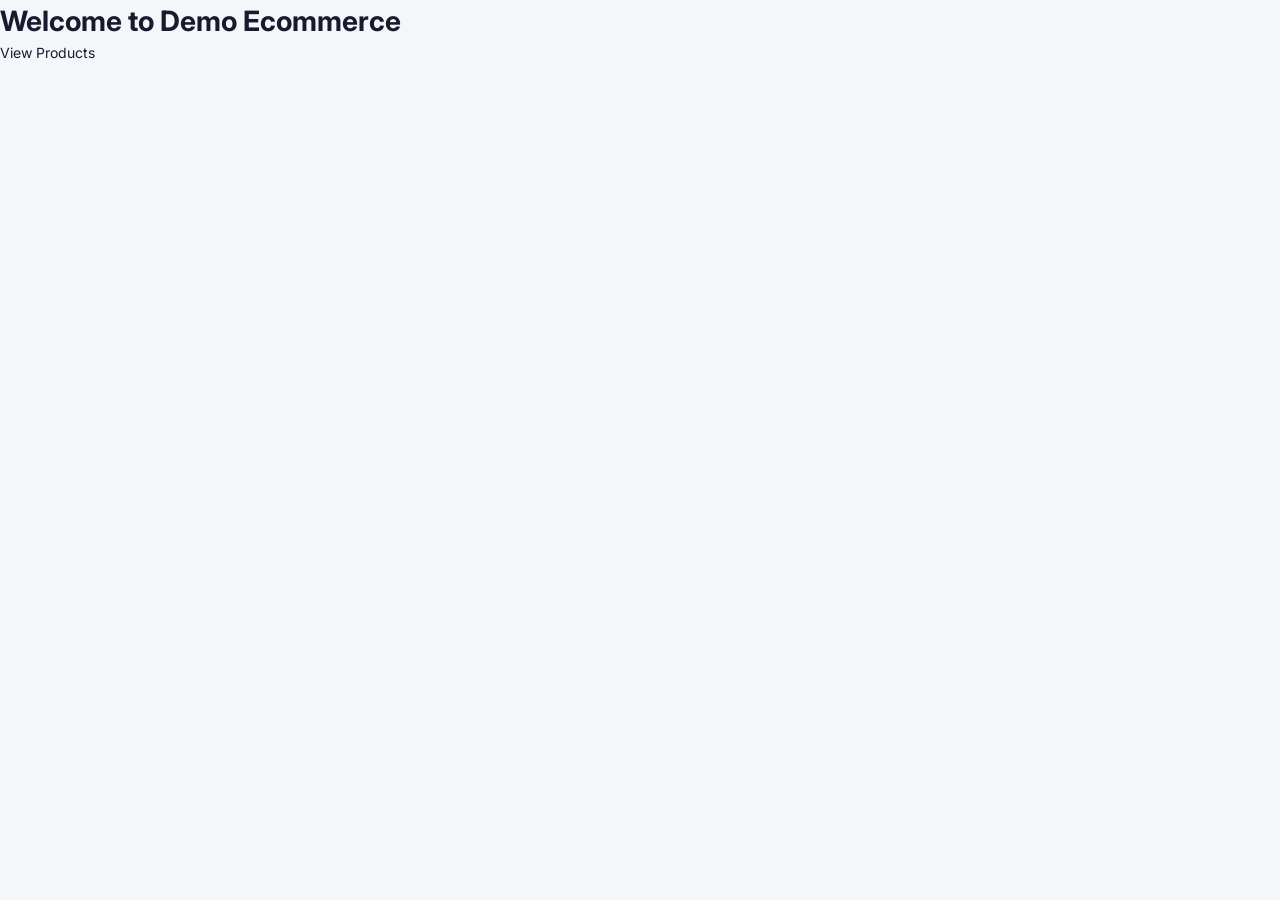
==== commit 8fdf62ae: "Add index.html file" ====
--- a/index.html
+++ b/index.html
@@ -1,243 +1,13 @@
 <!DOCTYPE html>
 <html lang="en">
 <head>
-<meta charset="UTF-8">
-<meta name="viewport" content="width=device-width, initial-scale=1.0">
-<title>NepStack — Nepal's Best Online Shopping</title>
-<link href="https://fonts.googleapis.com/css2?family=Inter:wght@400;500;600;700;800&display=swap" rel="stylesheet">
-<style>
-*{margin:0;padding:0;box-sizing:border-box;}
-body{font-family:'Inter',sans-serif;background:#f5f6fa;color:#1a1a2e;font-size:14px;}
-a{text-decoration:none;color:inherit;}img{max-width:100%;display:block;}button{cursor:pointer;font-family:'Inter',sans-serif;}
-.top-bar{background:#3d6df5;color:#fff;text-align:center;padding:7px;font-size:12px;font-weight:500;}
-.main-nav{background:#fff;box-shadow:0 1px 4px rgba(0,0,0,.08);position:sticky;top:0;z-index:1000;}
-.nav-row{max-width:1280px;margin:0 auto;padding:10px 16px;display:flex;align-items:center;gap:16px;}
-.nav-logo img{height:45px;display:block;}
-.nav-logo-text{font-size:22px;font-weight:800;display:none;}
-.nav-logo-text .nep{color:#1a1a2e;}.nav-logo-text .stk{color:#3d6df5;}
-.nav-search{flex:1;display:flex;border:2px solid #3d6df5;border-radius:4px;overflow:hidden;max-width:600px;}
-.nav-search input{flex:1;padding:9px 14px;border:none;outline:none;font-size:13px;font-family:'Inter',sans-serif;}
-.nav-search button{background:#3d6df5;color:#fff;border:none;padding:9px 18px;font-size:16px;}
-.nav-search button:hover{background:#2d5ce0;}
-.nav-cart{position:relative;display:flex;align-items:center;color:#1a1a2e;padding:6px;}
-.cart-badge{position:absolute;top:-4px;right:-8px;background:#f5222d;color:#fff;font-size:10px;font-weight:700;min-width:18px;height:18px;border-radius:50%;display:none;align-items:center;justify-content:center;}
-.cat-nav{background:#fff;border-top:1px solid #e8e8e8;overflow-x:auto;scrollbar-width:none;}
-.cat-nav::-webkit-scrollbar{display:none;}
-.cat-nav-inner{max-width:1280px;margin:0 auto;padding:0 16px;display:flex;white-space:nowrap;}
-.cat-link{padding:10px 16px;font-size:13px;font-weight:500;color:#666;border-bottom:2px solid transparent;transition:all .2s;}
-.cat-link:hover{color:#3d6df5;border-bottom-color:#3d6df5;}
-.hero-wrap{max-width:1280px;margin:12px auto 0;padding:0 16px;}
-.slider-outer{position:relative;overflow:hidden;border-radius:8px;}
-.slider-track{display:flex;transition:transform .5s ease;}
-.slide{min-width:100%;aspect-ratio:3.5/1;display:flex;align-items:center;padding:0 60px;}
-.slide h2{font-size:clamp(20px,3vw,36px);font-weight:800;color:#fff;margin-bottom:8px;}
-.slide p{font-size:clamp(12px,1.5vw,16px);color:rgba(255,255,255,.9);margin-bottom:16px;}
-.slide a{display:inline-block;background:#fff;color:#3d6df5;padding:10px 28px;border-radius:4px;font-weight:700;font-size:13px;}
-.s-btn{position:absolute;top:50%;transform:translateY(-50%);background:rgba(255,255,255,.9);border:none;width:36px;height:36px;border-radius:50%;font-size:20px;box-shadow:0 2px 8px rgba(0,0,0,.15);display:flex;align-items:center;justify-content:center;z-index:5;}
-.s-btn.prev{left:12px;}.s-btn.next{right:12px;}
-.dots{display:flex;justify-content:center;gap:6px;margin-top:10px;}
-.dot{width:8px;height:8px;border-radius:50%;background:#ddd;cursor:pointer;transition:all .2s;}
-.dot.active{background:#3d6df5;width:24px;border-radius:4px;}
-.feats{max-width:1280px;margin:16px auto;padding:0 16px;}
-.feats-inner{display:grid;grid-template-columns:repeat(4,1fr);background:#fff;border-radius:8px;box-shadow:0 1px 4px rgba(0,0,0,.06);}
-.feat{display:flex;align-items:center;justify-content:center;gap:10px;padding:14px 16px;border-right:1px solid #e8e8e8;font-size:13px;font-weight:600;}
-.feat:last-child{border-right:none;}.feat span:first-child{font-size:20px;}
-.sec{max-width:1280px;margin:0 auto 16px;padding:0 16px;}
-.sec-box{background:#fff;border-radius:8px;padding:20px;box-shadow:0 1px 4px rgba(0,0,0,.06);}
-.sec-head{display:flex;justify-content:space-between;align-items:center;margin-bottom:16px;}
-.sec-head h2{font-size:18px;font-weight:700;}.sec-head a{color:#3d6df5;font-size:13px;}
-.flash-h{display:flex;align-items:center;gap:14px;}
-.timer{display:flex;align-items:center;gap:4px;}
-.tbox{background:#1a1a2e;color:#fff;padding:4px 8px;border-radius:4px;font-size:14px;font-weight:700;min-width:32px;text-align:center;}
-.cat-grid{display:grid;grid-template-columns:repeat(8,1fr);gap:12px;}
-.cat-box{display:flex;flex-direction:column;align-items:center;gap:8px;padding:16px 8px;border:1px solid #e8e8e8;border-radius:8px;background:#fafafa;transition:all .2s;text-decoration:none;color:#1a1a2e;}
-.cat-box:hover{border-color:#3d6df5;background:#f0f4ff;}
-.cat-box-icon{font-size:28px;}.cat-box-name{font-size:12px;font-weight:600;text-align:center;}
-.prod-scroll{display:flex;gap:12px;overflow-x:auto;padding-bottom:8px;}
-.prod-scroll::-webkit-scrollbar{height:4px;}.prod-scroll::-webkit-scrollbar-thumb{background:#ddd;border-radius:4px;}
-.prod-scroll .product-card{min-width:170px;max-width:170px;}
-.prod-grid{display:grid;grid-template-columns:repeat(5,1fr);gap:12px;}
-.product-card{background:#fff;border:1px solid #e8e8e8;border-radius:4px;overflow:hidden;transition:all .2s;display:block;color:inherit;}
-.product-card:hover{box-shadow:0 4px 16px rgba(0,0,0,.12);transform:translateY(-2px);}
-.product-card img{width:100%;aspect-ratio:1;object-fit:cover;}
-.pc-body{padding:10px;}
-.pc-badge{display:inline-block;background:#52c41a;color:#fff;font-size:10px;font-weight:600;padding:2px 6px;border-radius:2px;margin-bottom:6px;}
-.pc-name{font-size:13px;color:#333;margin-bottom:6px;display:-webkit-box;-webkit-line-clamp:2;-webkit-box-orient:vertical;overflow:hidden;line-height:1.4;}
-.pc-price{font-size:16px;font-weight:700;color:#3d6df5;}
-.pc-orig{font-size:12px;color:#999;text-decoration:line-through;margin-right:4px;}
-.pc-disc{font-size:11px;color:#f5222d;font-weight:600;}
-.pc-meta{font-size:11px;color:#999;margin-top:4px;}.pc-stars{color:#faad14;}
-.load-more{display:block;margin:16px auto 0;background:#fff;color:#3d6df5;border:2px solid #3d6df5;padding:10px 40px;border-radius:4px;font-size:14px;font-weight:600;transition:all .2s;}
-.load-more:hover{background:#3d6df5;color:#fff;}
-.toast-wrap{position:fixed;top:20px;right:20px;z-index:9999;display:flex;flex-direction:column;gap:8px;}
-.toast{background:#fff;color:#1a1a2e;padding:12px 20px;border-radius:4px;box-shadow:0 4px 20px rgba(0,0,0,.15);font-size:13px;font-weight:500;border-left:4px solid #3d6df5;min-width:250px;animation:tin .3s ease;}
-.toast.success{border-left-color:#52c41a;}
-@keyframes tin{from{opacity:0;transform:translateX(40px);}to{opacity:1;transform:translateX(0);}}
-footer{background:#3d6df5;color:#fff;padding:40px 16px 20px;margin-top:24px;}
-.foot-grid{max-width:1280px;margin:0 auto;display:grid;grid-template-columns:repeat(4,1fr);gap:32px;margin-bottom:24px;}
-.foot-col h4{font-size:14px;font-weight:700;margin-bottom:14px;}
-.foot-col a{display:block;color:rgba(255,255,255,.8);font-size:13px;margin-bottom:8px;}
-.foot-col a:hover{color:#fff;}
-.foot-bottom{max-width:1280px;margin:0 auto;border-top:1px solid rgba(255,255,255,.2);padding-top:16px;text-align:center;font-size:13px;color:rgba(255,255,255,.7);}
-.bottom-nav{display:none;position:fixed;bottom:0;left:0;right:0;background:#fff;border-top:1px solid #e8e8e8;z-index:998;padding:8px 0;}
-.bnav{display:flex;justify-content:space-around;}
-.bnav a{display:flex;flex-direction:column;align-items:center;gap:3px;color:#666;font-size:11px;}
-.bnav a.active{color:#3d6df5;}
-@media(max-width:900px){.prod-grid{grid-template-columns:repeat(3,1fr);}.cat-grid{grid-template-columns:repeat(4,1fr);}}
-@media(max-width:600px){
-  .prod-grid{grid-template-columns:repeat(2,1fr);}.cat-grid{grid-template-columns:repeat(4,1fr);}
-  .slide{padding:0 30px;aspect-ratio:2/1;}.slide h2{font-size:18px;}
-  .foot-grid{grid-template-columns:repeat(2,1fr);}.feats-inner{grid-template-columns:repeat(2,1fr);}
-  .bottom-nav{display:block;}body{padding-bottom:60px;}
-}
-</style>
+    <meta charset="UTF-8">
+    <meta name="viewport" content="width=device-width, initial-scale=1.0">
+    <title>Ecommerce</title>
+    <link href="style.css" rel="stylesheet">
 </head>
 <body>
-<div class="toast-wrap" id="toast-wrap"></div>
-<div class="top-bar">🚚 Free Delivery on orders above Rs. 500 | NepStack Nepal</div>
-<nav class="main-nav">
-  <div class="nav-row">
-    <a href="index.html" class="nav-logo">
-      <img src="logo.webp" alt="NepStack" onerror="this.style.display='none';document.getElementById('lt').style.display='flex'">
-      <span id="lt" class="nav-logo-text" style="display:none"><span class="nep">Nep</span><span class="stk">Stack</span></span>
-    </a>
-    <div class="nav-search">
-      <input type="text" id="sinp" placeholder="Search in NepStack...">
-      <button onclick="doSearch()">🔍</button>
-    </div>
-    <a href="cart.html" class="nav-cart">
-      <svg width="24" height="24" viewBox="0 0 24 24" fill="none" stroke="currentColor" stroke-width="2"><circle cx="9" cy="21" r="1"/><circle cx="20" cy="21" r="1"/><path d="M1 1h4l2.68 13.39a2 2 0 0 0 2 1.61h9.72a2 2 0 0 0 2-1.61L23 6H6"/></svg>
-      <span class="cart-badge" id="cart-badge">0</span>
-    </a>
-  </div>
-  <div class="cat-nav">
-    <div class="cat-nav-inner">
-      <a href="products.html" class="cat-link">All</a>
-      <a href="products.html?category=Tshirts" class="cat-link">👕 Tshirts</a>
-      <a href="products.html?category=Hoodies" class="cat-link">🧥 Hoodies</a>
-      <a href="products.html?category=Pants" class="cat-link">👖 Pants</a>
-      <a href="products.html?category=Jackets" class="cat-link">🧥 Jackets</a>
-      <a href="products.html?category=Caps" class="cat-link">🧢 Caps</a>
-      <a href="products.html?category=Bags" class="cat-link">🎒 Bags</a>
-      <a href="products.html?category=Shoes" class="cat-link">👟 Shoes</a>
-      <a href="products.html?category=Accessories" class="cat-link">⌚ Accessories</a>
-    </div>
-  </div>
-</nav>
-<div class="hero-wrap">
-  <div class="slider-outer">
-    <div class="slider-track" id="slider-track">
-      <div class="slide" style="background:linear-gradient(135deg,#3d6df5,#2d5ce0)"><div><h2>MEGA SALE — Up to 50% OFF 🔥</h2><p>Shop the biggest deals on NepStack. Limited time only!</p><a href="products.html">Shop Now</a></div></div>
-      <div class="slide" style="background:linear-gradient(135deg,#1a1a2e,#3d6df5)"><div><h2>NEW ARRIVALS — Fresh Drops Daily ✨</h2><p>Discover the latest trends in Nepali streetwear</p><a href="products.html">Explore Now</a></div></div>
-      <div class="slide" style="background:linear-gradient(135deg,#f57c00,#f5222d)"><div><h2>FREE DELIVERY above Rs. 500 🚚</h2><p>Fast shipping across Nepal — Kathmandu to Pokhara</p><a href="products.html">Start Shopping</a></div></div>
-    </div>
-    <button class="s-btn prev" id="sprev">‹</button>
-    <button class="s-btn next" id="snext">›</button>
-  </div>
-  <div class="dots" id="dots"></div>
-</div>
-<div class="feats"><div class="feats-inner">
-  <div class="feat"><span>💳</span><span>Safe Payment</span></div>
-  <div class="feat"><span>🚚</span><span>Fast Delivery</span></div>
-  <div class="feat"><span>🔄</span><span>Free Return</span></div>
-  <div class="feat"><span>🇳🇵</span><span>Nepal Made</span></div>
-</div></div>
-<div class="sec"><div class="sec-box">
-  <div class="sec-head">
-    <div class="flash-h"><h2>⚡ Flash Sale</h2>
-      <div class="timer"><span class="tbox" id="th">12</span><span style="font-weight:700;padding:0 2px">:</span><span class="tbox" id="tm">00</span><span style="font-weight:700;padding:0 2px">:</span><span class="tbox" id="ts">00</span></div>
-    </div>
-    <a href="products.html">Shop More →</a>
-  </div>
-  <div class="prod-scroll" id="flash-p"></div>
-</div></div>
-<div class="sec"><div class="sec-box">
-  <div class="sec-head"><h2>🗂 Categories</h2><a href="products.html">See All →</a></div>
-  <div class="cat-grid" id="cat-grid"></div>
-</div></div>
-<div class="sec"><div class="sec-box">
-  <div class="sec-head"><h2>⭐ Featured Products</h2><a href="products.html">View All →</a></div>
-  <div class="prod-grid" id="feat-grid"></div>
-</div></div>
-<div class="sec"><div class="sec-box">
-  <div class="sec-head"><h2>🆕 New Arrivals</h2><a href="products.html">View All →</a></div>
-  <div class="prod-grid" id="new-grid"></div>
-</div></div>
-<div class="sec"><div class="sec-box">
-  <div class="sec-head"><h2>💙 Just For You</h2></div>
-  <div class="prod-grid" id="jfy-grid"></div>
-  <button class="load-more" id="load-more">Load More</button>
-</div></div>
-<footer>
-  <div class="foot-grid">
-    <div class="foot-col"><h4>NepStack</h4><a href="#">About Us</a><a href="#">Careers</a><a href="#">Contact</a></div>
-    <div class="foot-col"><h4>Categories</h4><a href="products.html?category=Tshirts">Tshirts</a><a href="products.html?category=Hoodies">Hoodies</a><a href="products.html?category=Pants">Pants</a></div>
-    <div class="foot-col"><h4>Help</h4><a href="#">Shipping Info</a><a href="#">Returns</a><a href="#">FAQs</a></div>
-    <div class="foot-col"><h4>Connect</h4><a href="#">Instagram</a><a href="#">Facebook</a><a href="#">TikTok</a></div>
-  </div>
-  <div class="foot-bottom">© 2025 NepStack Nepal. All Rights Reserved. 🇳🇵</div>
-</footer>
-<div class="bottom-nav"><div class="bnav">
-  <a href="index.html" class="active"><svg width="22" height="22" viewBox="0 0 24 24" fill="none" stroke="currentColor" stroke-width="2"><path d="m3 9 9-7 9 7v11a2 2 0 0 1-2 2H5a2 2 0 0 1-2-2z"/><polyline points="9 22 9 12 15 12 15 22"/></svg>Home</a>
-  <a href="products.html"><svg width="22" height="22" viewBox="0 0 24 24" fill="none" stroke="currentColor" stroke-width="2"><rect x="3" y="3" width="7" height="7"/><rect x="14" y="3" width="7" height="7"/><rect x="14" y="14" width="7" height="7"/><rect x="3" y="14" width="7" height="7"/></svg>Categories</a>
-  <a href="cart.html"><svg width="22" height="22" viewBox="0 0 24 24" fill="none" stroke="currentColor" stroke-width="2"><circle cx="9" cy="21" r="1"/><circle cx="20" cy="21" r="1"/><path d="M1 1h4l2.68 13.39a2 2 0 0 0 2 1.61h9.72a2 2 0 0 0 2-1.61L23 6H6"/></svg>Cart</a>
-  <a href="admin.html"><svg width="22" height="22" viewBox="0 0 24 24" fill="none" stroke="currentColor" stroke-width="2"><path d="M20 21v-2a4 4 0 0 0-4-4H8a4 4 0 0 0-4 4v2"/><circle cx="12" cy="7" r="4"/></svg>Account</a>
-</div></div>
-<script>
-const products = [{"id":1,"name":"Typography Print Tee","category":"Tshirts","price":4403,"originalPrice":6032,"discount":27,"sizes":["S","M","L","XL"],"colors":["White"],"badge":"FREE DELIVERY","rating":3.7,"sold":3066,"featured":true,"flashSale":false,"image":"https://picsum.photos/400/400?random=1","description":"Comfortable and stylish, made with 100% cotton.","stock":38},{"id":2,"name":"Plain Essential Hoodie","category":"Hoodies","price":4423,"originalPrice":5460,"discount":19,"sizes":["XS","S","M"],"colors":["Khaki","Black"],"badge":"FREE DELIVERY","rating":4.3,"sold":4526,"featured":true,"flashSale":false,"image":"https://picsum.photos/400/400?random=2","description":"Perfect blend of comfort and fashion.","stock":14},{"id":3,"name":"Classic Sweatpants","category":"Pants","price":1149,"originalPrice":1741,"discount":34,"sizes":["S","M","L","XL"],"colors":["Navy","Grey"],"badge":null,"rating":3.8,"sold":926,"featured":true,"flashSale":false,"image":"https://picsum.photos/400/400?random=3","description":"Lightweight and breathable for everyday wear.","stock":87},{"id":4,"name":"Cropped Jacket","category":"Jackets","price":4719,"originalPrice":7611,"discount":38,"sizes":["S","M","L","XL"],"colors":["Khaki","Black"],"badge":null,"rating":4.8,"sold":3135,"featured":true,"flashSale":false,"image":"https://picsum.photos/400/400?random=4","description":"Trendy design with a modern relaxed fit.","stock":39},{"id":5,"name":"Washed Cotton Cap","category":"Caps","price":2368,"originalPrice":3534,"discount":33,"sizes":["S","M","L"],"colors":["White"],"badge":"FREE DELIVERY","rating":4.7,"sold":458,"featured":true,"flashSale":false,"image":"https://picsum.photos/400/400?random=5","description":"Versatile piece that pairs with any outfit.","stock":11},{"id":6,"name":"Pouch Bag","category":"Bags","price":1839,"originalPrice":2485,"discount":26,"sizes":["S","M","L"],"colors":["Khaki","Black"],"badge":"FREE DELIVERY","rating":4.5,"sold":1110,"featured":true,"flashSale":false,"image":"https://picsum.photos/400/400?random=6","description":"NepStack signature quality — built to last.","stock":12},{"id":7,"name":"High Top Sneakers","category":"Shoes","price":2583,"originalPrice":3491,"discount":26,"sizes":["S","M","L","XL"],"colors":["Khaki","Black"],"badge":"FREE DELIVERY","rating":4.2,"sold":2904,"featured":true,"flashSale":false,"image":"https://picsum.photos/400/400?random=7","description":"Perfect blend of comfort and fashion.","stock":44},{"id":8,"name":"Phone Case","category":"Accessories","price":1305,"originalPrice":1838,"discount":29,"sizes":["XS","S","M"],"colors":["White"],"badge":"FREE DELIVERY","rating":4.3,"sold":1972,"featured":true,"flashSale":false,"image":"https://picsum.photos/400/400?random=8","description":"Trendy design with a modern relaxed fit.","stock":45},{"id":9,"name":"Longline Curved Tee","category":"Tshirts","price":2443,"originalPrice":3393,"discount":28,"sizes":["XS","S","M"],"colors":["Red"],"badge":"FREE DELIVERY","rating":3.9,"sold":4040,"featured":true,"flashSale":false,"image":"https://picsum.photos/400/400?random=9","description":"Washed finish for a lived-in vintage feel.","stock":71},{"id":10,"name":"Zip-Up Hoodie","category":"Hoodies","price":1393,"originalPrice":1882,"discount":26,"sizes":["S","M","L","XL"],"colors":["Navy"],"badge":"FREE DELIVERY","rating":3.7,"sold":1145,"featured":true,"flashSale":false,"image":"https://picsum.photos/400/400?random=10","description":"NepStack signature quality — built to last.","stock":20},{"id":11,"name":"Pleated Trousers","category":"Pants","price":2028,"originalPrice":3271,"discount":38,"sizes":["S","M","L"],"colors":["Maroon"],"badge":"FREE DELIVERY","rating":4.9,"sold":3333,"featured":false,"flashSale":true,"image":"https://picsum.photos/400/400?random=11","description":"Handcrafted in Nepal with premium materials.","stock":23},{"id":12,"name":"Overshirt Jacket","category":"Jackets","price":2838,"originalPrice":4113,"discount":31,"sizes":["S","M","L"],"colors":["White"],"badge":null,"rating":3.8,"sold":4160,"featured":false,"flashSale":true,"image":"https://picsum.photos/400/400?random=12","description":"Washed finish for a lived-in vintage feel.","stock":91},{"id":13,"name":"Bucket Hat","category":"Caps","price":2767,"originalPrice":3144,"discount":12,"sizes":["XS","S","M","L"],"colors":["Olive"],"badge":"FREE DELIVERY","rating":3.5,"sold":1416,"featured":false,"flashSale":true,"image":"https://picsum.photos/400/400?random=13","description":"Classic silhouette updated with modern details.","stock":21},{"id":14,"name":"Mini Backpack","category":"Bags","price":2374,"originalPrice":2698,"discount":12,"sizes":["S","M","L"],"colors":["White","Blue"],"badge":"FREE DELIVERY","rating":4.8,"sold":2211,"featured":false,"flashSale":true,"image":"https://picsum.photos/400/400?random=14","description":"Handcrafted in Nepal with premium materials.","stock":64},{"id":15,"name":"Chunky Sneakers","category":"Shoes","price":2169,"originalPrice":3055,"discount":29,"sizes":["S","M","L","XL"],"colors":["Black","White","Grey"],"badge":"FREE DELIVERY","rating":4.4,"sold":404,"featured":false,"flashSale":true,"image":"https://picsum.photos/400/400?random=15","description":"Soft stretchable fabric for all-day comfort.","stock":12},{"id":16,"name":"Wool Scarf","category":"Accessories","price":3690,"originalPrice":4855,"discount":24,"sizes":["S","M","L"],"colors":["Black","White"],"badge":null,"rating":3.6,"sold":2985,"featured":false,"flashSale":true,"image":"https://picsum.photos/400/400?random=16","description":"Handcrafted in Nepal with premium materials.","stock":24},{"id":17,"name":"Typography Print Tee","category":"Tshirts","price":1107,"originalPrice":1384,"discount":20,"sizes":["XS","S","M"],"colors":["Maroon"],"badge":"FREE DELIVERY","rating":4.3,"sold":2316,"featured":false,"flashSale":true,"image":"https://picsum.photos/400/400?random=17","description":"Made for the streets of Kathmandu and beyond.","stock":25},{"id":18,"name":"Raglan Hoodie","category":"Hoodies","price":562,"originalPrice":814,"discount":31,"sizes":["S","M","L"],"colors":["Black"],"badge":null,"rating":3.7,"sold":4398,"featured":false,"flashSale":true,"image":"https://picsum.photos/400/400?random=18","description":"Premium oversized tee with vintage wash.","stock":14},{"id":19,"name":"Parachute Pants","category":"Pants","price":1566,"originalPrice":1887,"discount":17,"sizes":["S","M","L"],"colors":["White","Blue"],"badge":"FREE DELIVERY","rating":4.4,"sold":216,"featured":false,"flashSale":true,"image":"https://picsum.photos/400/400?random=19","description":"Effortless style for the modern Nepali wardrobe.","stock":79},{"id":20,"name":"Coach Jacket","category":"Jackets","price":2968,"originalPrice":3905,"discount":24,"sizes":["S","M","L","XL"],"colors":["Black"],"badge":null,"rating":4,"sold":2631,"featured":false,"flashSale":true,"image":"https://picsum.photos/400/400?random=20","description":"Effortless style for the modern Nepali wardrobe.","stock":55},{"id":21,"name":"Camp Cap","category":"Caps","price":3220,"originalPrice":3788,"discount":15,"sizes":["S","M","L"],"colors":["Khaki","Black"],"badge":null,"rating":3.8,"sold":2834,"featured":false,"flashSale":true,"image":"https://picsum.photos/400/400?random=21","description":"Durable stitching with soft inner lining.","stock":12},{"id":22,"name":"Sling Bag","category":"Bags","price":3334,"originalPrice":5129,"discount":35,"sizes":["XS","S","M","L"],"colors":["Navy"],"badge":null,"rating":4.4,"sold":4475,"featured":false,"flashSale":true,"image":"https://picsum.photos/400/400?random=22","description":"Premium cotton blend with a perfect drape.","stock":81},{"id":23,"name":"Sandals","category":"Shoes","price":607,"originalPrice":674,"discount":10,"sizes":["XS","S","M"],"colors":["Maroon"],"badge":null,"rating":3.9,"sold":2336,"featured":false,"flashSale":true,"image":"https://picsum.photos/400/400?random=23","description":"Effortless style for the modern Nepali wardrobe.","stock":30},{"id":24,"name":"Wool Scarf","category":"Accessories","price":3799,"originalPrice":4633,"discount":18,"sizes":["S","M","L"],"colors":["Olive"],"badge":"FREE DELIVERY","rating":4.1,"sold":4415,"featured":false,"flashSale":true,"image":"https://picsum.photos/400/400?random=24","description":"Trendy design with a modern relaxed fit.","stock":51},{"id":25,"name":"Typography Print Tee","category":"Tshirts","price":4355,"originalPrice":6700,"discount":35,"sizes":["S","M","L","XL"],"colors":["White"],"badge":"FREE DELIVERY","rating":4.8,"sold":3671,"featured":false,"flashSale":true,"image":"https://picsum.photos/400/400?random=25","description":"Premium oversized tee with vintage wash.","stock":12},{"id":26,"name":"Colourblock Hoodie","category":"Hoodies","price":2902,"originalPrice":4206,"discount":31,"sizes":["S","M","L"],"colors":["Red"],"badge":"FREE DELIVERY","rating":4.7,"sold":512,"featured":false,"flashSale":true,"image":"https://picsum.photos/400/400?random=26","description":"Made for the streets of Kathmandu and beyond.","stock":56},{"id":27,"name":"Utility Pants","category":"Pants","price":1935,"originalPrice":2224,"discount":13,"sizes":["S","M","L"],"colors":["Black","White"],"badge":null,"rating":3.8,"sold":2392,"featured":false,"flashSale":true,"image":"https://picsum.photos/400/400?random=27","description":"All-season essential with quality construction.","stock":91},{"id":28,"name":"Corduroy Jacket","category":"Jackets","price":4920,"originalPrice":7235,"discount":32,"sizes":["S","M","L","XL"],"colors":["Navy"],"badge":null,"rating":3.7,"sold":1766,"featured":false,"flashSale":true,"image":"https://picsum.photos/400/400?random=28","description":"Perfect blend of comfort and fashion.","stock":59},{"id":29,"name":"Logo Snapback","category":"Caps","price":4181,"originalPrice":6432,"discount":35,"sizes":["XS","S","M"],"colors":["Beige"],"badge":null,"rating":3.8,"sold":2999,"featured":false,"flashSale":true,"image":"https://picsum.photos/400/400?random=29","description":"Comfortable and stylish, made with 100% cotton.","stock":40},{"id":30,"name":"Sling Bag","category":"Bags","price":814,"originalPrice":1233,"discount":34,"sizes":["XS","S","M"],"colors":["Black"],"badge":null,"rating":3.6,"sold":1672,"featured":false,"flashSale":true,"image":"https://picsum.photos/400/400?random=30","description":"Lightweight and breathable for everyday wear.","stock":97},{"id":31,"name":"Classic Sneakers","category":"Shoes","price":4145,"originalPrice":6187,"discount":33,"sizes":["XS","S","M"],"colors":["Green","Black"],"badge":"FREE DELIVERY","rating":4.9,"sold":3845,"featured":false,"flashSale":false,"image":"https://picsum.photos/400/400?random=31","description":"Minimalist design with fine attention to detail.","stock":46},{"id":32,"name":"Ring Set","category":"Accessories","price":3368,"originalPrice":4107,"discount":18,"sizes":["S","M","L","XL"],"colors":["Black","White","Grey"],"badge":null,"rating":4.8,"sold":3907,"featured":false,"flashSale":false,"image":"https://picsum.photos/400/400?random=32","description":"Premium oversized tee with vintage wash.","stock":34},{"id":33,"name":"Crew Neck Premium Tee","category":"Tshirts","price":2751,"originalPrice":3057,"discount":10,"sizes":["XS","S","M"],"colors":["White"],"badge":null,"rating":4.9,"sold":3598,"featured":false,"flashSale":false,"image":"https://picsum.photos/400/400?random=33","description":"Comfortable and stylish, made with 100% cotton.","stock":51},{"id":34,"name":"Plain Essential Hoodie","category":"Hoodies","price":2531,"originalPrice":3013,"discount":16,"sizes":["XS","S","M"],"colors":["Green","Black"],"badge":null,"rating":3.5,"sold":4810,"featured":false,"flashSale":false,"image":"https://picsum.photos/400/400?random=34","description":"Minimalist design with fine attention to detail.","stock":49},{"id":35,"name":"Drawstring Trousers","category":"Pants","price":1214,"originalPrice":1958,"discount":38,"sizes":["S","M","L","XL"],"colors":["Black","White"],"badge":"FREE DELIVERY","rating":4.9,"sold":4063,"featured":false,"flashSale":false,"image":"https://picsum.photos/400/400?random=35","description":"Lightweight and breathable for everyday wear.","stock":17},{"id":36,"name":"Overshirt Jacket","category":"Jackets","price":3642,"originalPrice":4669,"discount":22,"sizes":["S","M","L"],"colors":["Green","Black"],"badge":"FREE DELIVERY","rating":4.5,"sold":3490,"featured":false,"flashSale":false,"image":"https://picsum.photos/400/400?random=36","description":"Minimalist design with fine attention to detail.","stock":51},{"id":37,"name":"Trucker Cap","category":"Caps","price":4171,"originalPrice":6320,"discount":34,"sizes":["S","M","L","XL"],"colors":["White","Blue"],"badge":"FREE DELIVERY","rating":5,"sold":3069,"featured":false,"flashSale":false,"image":"https://picsum.photos/400/400?random=37","description":"Washed finish for a lived-in vintage feel.","stock":10},{"id":38,"name":"Utility Bag","category":"Bags","price":3940,"originalPrice":4690,"discount":16,"sizes":["XS","S","M"],"colors":["Green","Black"],"badge":null,"rating":4.6,"sold":2881,"featured":false,"flashSale":false,"image":"https://picsum.photos/400/400?random=38","description":"Soft stretchable fabric for all-day comfort.","stock":95},{"id":39,"name":"Casual Trainers","category":"Shoes","price":2274,"originalPrice":3203,"discount":29,"sizes":["XS","S","M"],"colors":["Grey"],"badge":"FREE DELIVERY","rating":4.5,"sold":3842,"featured":false,"flashSale":false,"image":"https://picsum.photos/400/400?random=39","description":"Comfortable and stylish, made with 100% cotton.","stock":91},{"id":40,"name":"Wrist Watch","category":"Accessories","price":3916,"originalPrice":4553,"discount":14,"sizes":["XS","S","M"],"colors":["Black","Red"],"badge":"FREE DELIVERY","rating":4.3,"sold":4771,"featured":false,"flashSale":false,"image":"https://picsum.photos/400/400?random=40","description":"Trendy design with a modern relaxed fit.","stock":38},{"id":41,"name":"Vintage Washed Tee","category":"Tshirts","price":3376,"originalPrice":3793,"discount":11,"sizes":["XS","S","M","L"],"colors":["Red"],"badge":null,"rating":4.1,"sold":1170,"featured":false,"flashSale":false,"image":"https://picsum.photos/400/400?random=41","description":"Premium oversized tee with vintage wash.","stock":63},{"id":42,"name":"Heavyweight Hoodie","category":"Hoodies","price":4462,"originalPrice":6030,"discount":26,"sizes":["S","M","L","XL"],"colors":["Black"],"badge":null,"rating":4.4,"sold":550,"featured":false,"flashSale":false,"image":"https://picsum.photos/400/400?random=42","description":"Versatile piece that pairs with any outfit.","stock":68},{"id":43,"name":"Wide Leg Pants","category":"Pants","price":4035,"originalPrice":4747,"discount":15,"sizes":["S","M","L"],"colors":["White","Blue"],"badge":null,"rating":4.6,"sold":2147,"featured":false,"flashSale":false,"image":"https://picsum.photos/400/400?random=43","description":"Bold design that stands out from the crowd.","stock":84},{"id":44,"name":"Trucker Jacket","category":"Jackets","price":4357,"originalPrice":5379,"discount":19,"sizes":["S","M","L"],"colors":["Black","Red"],"badge":"FREE DELIVERY","rating":3.9,"sold":4112,"featured":false,"flashSale":false,"image":"https://picsum.photos/400/400?random=44","description":"Handcrafted in Nepal with premium materials.","stock":22},{"id":45,"name":"Beanie","category":"Caps","price":3044,"originalPrice":3499,"discount":13,"sizes":["S","M","L","XL"],"colors":["Grey"],"badge":"FREE DELIVERY","rating":4.1,"sold":267,"featured":false,"flashSale":false,"image":"https://picsum.photos/400/400?random=45","description":"Trendy design with a modern relaxed fit.","stock":97},{"id":46,"name":"Duffle Bag","category":"Bags","price":4851,"originalPrice":7824,"discount":38,"sizes":["S","M","L"],"colors":["Beige"],"badge":"FREE DELIVERY","rating":5,"sold":2835,"featured":false,"flashSale":false,"image":"https://picsum.photos/400/400?random=46","description":"Lightweight and breathable for everyday wear.","stock":52},{"id":47,"name":"Espadrilles","category":"Shoes","price":718,"originalPrice":1088,"discount":34,"sizes":["S","M","L","XL"],"colors":["Grey"],"badge":"FREE DELIVERY","rating":4.3,"sold":2549,"featured":false,"flashSale":false,"image":"https://picsum.photos/400/400?random=47","description":"Washed finish for a lived-in vintage feel.","stock":12},{"id":48,"name":"Sunglasses","category":"Accessories","price":1341,"originalPrice":1972,"discount":32,"sizes":["S","M","L","XL"],"colors":["Maroon"],"badge":"FREE DELIVERY","rating":3.8,"sold":891,"featured":false,"flashSale":false,"image":"https://picsum.photos/400/400?random=48","description":"Durable stitching with soft inner lining.","stock":44},{"id":49,"name":"Mountain Graphic Tee","category":"Tshirts","price":3336,"originalPrice":3879,"discount":14,"sizes":["S","M","L"],"colors":["Red"],"badge":"FREE DELIVERY","rating":4.8,"sold":839,"featured":false,"flashSale":false,"image":"https://picsum.photos/400/400?random=49","description":"Comfortable and stylish, made with 100% cotton.","stock":99},{"id":50,"name":"Pullover Hoodie","category":"Hoodies","price":2839,"originalPrice":4579,"discount":38,"sizes":["S","M","L","XL"],"colors":["Black","White"],"badge":"FREE DELIVERY","rating":4.8,"sold":1932,"featured":false,"flashSale":false,"image":"https://picsum.photos/400/400?random=50","description":"Durable stitching with soft inner lining.","stock":73},{"id":51,"name":"Classic Sweatpants","category":"Pants","price":1341,"originalPrice":2095,"discount":36,"sizes":["XS","S","M","L"],"colors":["White","Blue"],"badge":"FREE DELIVERY","rating":4.8,"sold":895,"featured":false,"flashSale":false,"image":"https://picsum.photos/400/400?random=51","description":"Perfect blend of comfort and fashion.","stock":56},{"id":52,"name":"Harrington Jacket","category":"Jackets","price":859,"originalPrice":976,"discount":12,"sizes":["S","M","L","XL"],"colors":["Khaki","Black"],"badge":null,"rating":4.5,"sold":2802,"featured":false,"flashSale":false,"image":"https://picsum.photos/400/400?random=52","description":"Minimalist design with fine attention to detail.","stock":64},{"id":53,"name":"Beanie","category":"Caps","price":1126,"originalPrice":1732,"discount":35,"sizes":["S","M","L"],"colors":["Navy","Grey"],"badge":"FREE DELIVERY","rating":4.6,"sold":4707,"featured":false,"flashSale":false,"image":"https://picsum.photos/400/400?random=53","description":"All-season essential with quality construction.","stock":27},{"id":54,"name":"Sling Bag","category":"Bags","price":928,"originalPrice":1450,"discount":36,"sizes":["XS","S","M","L"],"colors":["Olive"],"badge":"FREE DELIVERY","rating":4.9,"sold":1312,"featured":false,"flashSale":false,"image":"https://picsum.photos/400/400?random=54","description":"Durable stitching with soft inner lining.","stock":29},{"id":55,"name":"Minimalist Shoes","category":"Shoes","price":1827,"originalPrice":2947,"discount":38,"sizes":["S","M","L","XL"],"colors":["Black","White","Grey"],"badge":null,"rating":4,"sold":3446,"featured":false,"flashSale":false,"image":"https://picsum.photos/400/400?random=55","description":"Designed for comfort at an affordable price.","stock":11},{"id":56,"name":"Chain Necklace","category":"Accessories","price":3215,"originalPrice":3653,"discount":12,"sizes":["S","M","L","XL"],"colors":["Navy","Grey"],"badge":"FREE DELIVERY","rating":3.8,"sold":4381,"featured":false,"flashSale":false,"image":"https://picsum.photos/400/400?random=56","description":"Washed finish for a lived-in vintage feel.","stock":51},{"id":57,"name":"Colour Block Tee","category":"Tshirts","price":3091,"originalPrice":3513,"discount":12,"sizes":["S","M","L"],"colors":["Black","Red"],"badge":null,"rating":4.2,"sold":2793,"featured":false,"flashSale":false,"image":"https://picsum.photos/400/400?random=57","description":"Durable stitching with soft inner lining.","stock":20},{"id":58,"name":"Pullover Hoodie","category":"Hoodies","price":1586,"originalPrice":2403,"discount":34,"sizes":["XS","S","M"],"colors":["Red"],"badge":null,"rating":3.9,"sold":2666,"featured":false,"flashSale":false,"image":"https://picsum.photos/400/400?random=58","description":"Durable stitching with soft inner lining.","stock":77},{"id":59,"name":"Pleated Trousers","category":"Pants","price":748,"originalPrice":1025,"discount":27,"sizes":["XS","S","M","L"],"colors":["Khaki","Black"],"badge":"FREE DELIVERY","rating":4.9,"sold":3485,"featured":false,"flashSale":false,"image":"https://picsum.photos/400/400?random=59","description":"Premium cotton blend with a perfect drape.","stock":39},{"id":60,"name":"Cropped Jacket","category":"Jackets","price":1350,"originalPrice":1552,"discount":13,"sizes":["S","M","L"],"colors":["Navy"],"badge":"FREE DELIVERY","rating":3.8,"sold":3947,"featured":false,"flashSale":false,"image":"https://picsum.photos/400/400?random=60","description":"All-season essential with quality construction.","stock":51},{"id":61,"name":"Corduroy Cap","category":"Caps","price":4719,"originalPrice":5618,"discount":16,"sizes":["XS","S","M"],"colors":["Grey"],"badge":"FREE DELIVERY","rating":3.7,"sold":420,"featured":false,"flashSale":false,"image":"https://picsum.photos/400/400?random=61","description":"NepStack signature quality — built to last.","stock":84},{"id":62,"name":"Drawstring Bag","category":"Bags","price":473,"originalPrice":739,"discount":36,"sizes":["S","M","L"],"colors":["Olive"],"badge":"FREE DELIVERY","rating":4.6,"sold":4327,"featured":false,"flashSale":false,"image":"https://picsum.photos/400/400?random=62","description":"NepStack signature quality — built to last.","stock":56},{"id":63,"name":"Hiking Boots","category":"Shoes","price":4429,"originalPrice":4976,"discount":11,"sizes":["XS","S","M","L"],"colors":["Grey"],"badge":"FREE DELIVERY","rating":4.7,"sold":4285,"featured":false,"flashSale":false,"image":"https://picsum.photos/400/400?random=63","description":"Durable stitching with soft inner lining.","stock":39},{"id":64,"name":"Compact Umbrella","category":"Accessories","price":3337,"originalPrice":4070,"discount":18,"sizes":["XS","S","M","L"],"colors":["Navy","Grey"],"badge":"FREE DELIVERY","rating":3.9,"sold":3210,"featured":false,"flashSale":false,"image":"https://picsum.photos/400/400?random=64","description":"Comfortable and stylish, made with 100% cotton.","stock":34},{"id":65,"name":"Pocket Detail Tee","category":"Tshirts","price":3308,"originalPrice":5251,"discount":37,"sizes":["S","M","L","XL"],"colors":["White","Blue"],"badge":null,"rating":4.4,"sold":3174,"featured":false,"flashSale":false,"image":"https://picsum.photos/400/400?random=65","description":"Handcrafted in Nepal with premium materials.","stock":60},{"id":66,"name":"Oversized Fleece Hoodie","category":"Hoodies","price":1245,"originalPrice":1448,"discount":14,"sizes":["XS","S","M","L"],"colors":["White","Blue"],"badge":null,"rating":4.9,"sold":2106,"featured":false,"flashSale":false,"image":"https://picsum.photos/400/400?random=66","description":"Premium cotton blend with a perfect drape.","stock":32},{"id":67,"name":"Linen Blend Pants","category":"Pants","price":4463,"originalPrice":5510,"discount":19,"sizes":["S","M","L"],"colors":["Red"],"badge":"FREE DELIVERY","rating":4.8,"sold":2624,"featured":false,"flashSale":false,"image":"https://picsum.photos/400/400?random=67","description":"NepStack signature quality — built to last.","stock":77},{"id":68,"name":"Corduroy Jacket","category":"Jackets","price":2785,"originalPrice":3481,"discount":20,"sizes":["XS","S","M","L"],"colors":["Navy"],"badge":"FREE DELIVERY","rating":4.8,"sold":4812,"featured":false,"flashSale":false,"image":"https://picsum.photos/400/400?random=68","description":"Lightweight and breathable for everyday wear.","stock":39},{"id":69,"name":"Embroidered Cap","category":"Caps","price":3387,"originalPrice":5645,"discount":40,"sizes":["S","M","L","XL"],"colors":["Charcoal"],"badge":"FREE DELIVERY","rating":4,"sold":1370,"featured":false,"flashSale":false,"image":"https://picsum.photos/400/400?random=69","description":"Minimalist design with fine attention to detail.","stock":75},{"id":70,"name":"Duffle Bag","category":"Bags","price":3317,"originalPrice":4482,"discount":26,"sizes":["XS","S","M","L"],"colors":["Navy"],"badge":"FREE DELIVERY","rating":4.9,"sold":4181,"featured":false,"flashSale":false,"image":"https://picsum.photos/400/400?random=70","description":"Effortless style for the modern Nepali wardrobe.","stock":98},{"id":71,"name":"Velcro Sneakers","category":"Shoes","price":3504,"originalPrice":5475,"discount":36,"sizes":["S","M","L"],"colors":["Beige"],"badge":"FREE DELIVERY","rating":3.6,"sold":1422,"featured":false,"flashSale":false,"image":"https://picsum.photos/400/400?random=71","description":"Versatile piece that pairs with any outfit.","stock":96},{"id":72,"name":"Tie Set","category":"Accessories","price":1204,"originalPrice":1416,"discount":15,"sizes":["S","M","L"],"colors":["Grey"],"badge":null,"rating":3.6,"sold":4727,"featured":false,"flashSale":false,"image":"https://picsum.photos/400/400?random=72","description":"Versatile piece that pairs with any outfit.","stock":57},{"id":73,"name":"Mountain Graphic Tee","category":"Tshirts","price":798,"originalPrice":917,"discount":13,"sizes":["S","M","L"],"colors":["Olive"],"badge":null,"rating":4,"sold":1923,"featured":false,"flashSale":false,"image":"https://picsum.photos/400/400?random=73","description":"NepStack signature quality — built to last.","stock":68},{"id":74,"name":"Half-Zip Hoodie","category":"Hoodies","price":3570,"originalPrice":4011,"discount":11,"sizes":["XS","S","M"],"colors":["Black","White","Grey"],"badge":"FREE DELIVERY","rating":4.9,"sold":746,"featured":false,"flashSale":false,"image":"https://picsum.photos/400/400?random=74","description":"Premium oversized tee with vintage wash.","stock":55},{"id":75,"name":"Nepali Dhaka Pants","category":"Pants","price":3383,"originalPrice":4572,"discount":26,"sizes":["S","M","L","XL"],"colors":["Green","Black"],"badge":"FREE DELIVERY","rating":4.9,"sold":3447,"featured":false,"flashSale":false,"image":"https://picsum.photos/400/400?random=75","description":"NepStack signature quality — built to last.","stock":89},{"id":76,"name":"Hiking Shell Jacket","category":"Jackets","price":1738,"originalPrice":2556,"discount":32,"sizes":["XS","S","M"],"colors":["Charcoal"],"badge":"FREE DELIVERY","rating":3.6,"sold":3401,"featured":false,"flashSale":false,"image":"https://picsum.photos/400/400?random=76","description":"Designed for comfort at an affordable price.","stock":39},{"id":77,"name":"Logo Snapback","category":"Caps","price":4476,"originalPrice":6394,"discount":30,"sizes":["S","M","L"],"colors":["Red"],"badge":"FREE DELIVERY","rating":3.9,"sold":891,"featured":false,"flashSale":false,"image":"https://picsum.photos/400/400?random=77","description":"Perfect blend of comfort and fashion.","stock":47},{"id":78,"name":"Pouch Bag","category":"Bags","price":3772,"originalPrice":6184,"discount":39,"sizes":["S","M","L","XL"],"colors":["Green","Black"],"badge":null,"rating":4.4,"sold":412,"featured":false,"flashSale":false,"image":"https://picsum.photos/400/400?random=78","description":"Minimalist design with fine attention to detail.","stock":73},{"id":79,"name":"Espadrilles","category":"Shoes","price":1265,"originalPrice":1946,"discount":35,"sizes":["S","M","L","XL"],"colors":["Black","White","Grey"],"badge":"FREE DELIVERY","rating":3.8,"sold":4486,"featured":false,"flashSale":false,"image":"https://picsum.photos/400/400?random=79","description":"Handcrafted in Nepal with premium materials.","stock":46},{"id":80,"name":"Chain Necklace","category":"Accessories","price":2519,"originalPrice":2895,"discount":13,"sizes":["S","M","L"],"colors":["Black"],"badge":null,"rating":4.7,"sold":2960,"featured":false,"flashSale":false,"image":"https://picsum.photos/400/400?random=80","description":"Designed for comfort at an affordable price.","stock":5},{"id":81,"name":"Pocket Detail Tee","category":"Tshirts","price":4830,"originalPrice":6192,"discount":22,"sizes":["XS","S","M","L"],"colors":["Green","Black"],"badge":null,"rating":3.8,"sold":2802,"featured":false,"flashSale":false,"image":"https://picsum.photos/400/400?random=81","description":"Designed for comfort at an affordable price.","stock":50},{"id":82,"name":"Zip-Up Hoodie","category":"Hoodies","price":568,"originalPrice":668,"discount":15,"sizes":["XS","S","M"],"colors":["White"],"badge":"FREE DELIVERY","rating":4.9,"sold":582,"featured":false,"flashSale":false,"image":"https://picsum.photos/400/400?random=82","description":"Trendy design with a modern relaxed fit.","stock":6},{"id":83,"name":"Classic Sweatpants","category":"Pants","price":976,"originalPrice":1109,"discount":12,"sizes":["S","M","L","XL"],"colors":["Black","Red"],"badge":null,"rating":3.6,"sold":3640,"featured":false,"flashSale":false,"image":"https://picsum.photos/400/400?random=83","description":"Soft stretchable fabric for all-day comfort.","stock":39},{"id":84,"name":"Fleece Jacket","category":"Jackets","price":3449,"originalPrice":4311,"discount":20,"sizes":["XS","S","M"],"colors":["Khaki","Black"],"badge":"FREE DELIVERY","rating":4.8,"sold":308,"featured":false,"flashSale":false,"image":"https://picsum.photos/400/400?random=84","description":"Handcrafted in Nepal with premium materials.","stock":49},{"id":85,"name":"Embroidered Cap","category":"Caps","price":2689,"originalPrice":3897,"discount":31,"sizes":["XS","S","M","L"],"colors":["Black","Red"],"badge":null,"rating":4.8,"sold":873,"featured":false,"flashSale":false,"image":"https://picsum.photos/400/400?random=85","description":"Effortless style for the modern Nepali wardrobe.","stock":84},{"id":86,"name":"Duffle Bag","category":"Bags","price":3280,"originalPrice":4373,"discount":25,"sizes":["S","M","L"],"colors":["Khaki","Black"],"badge":"FREE DELIVERY","rating":3.7,"sold":537,"featured":false,"flashSale":false,"image":"https://picsum.photos/400/400?random=86","description":"Handcrafted in Nepal with premium materials.","stock":70},{"id":87,"name":"Chelsea Boots","category":"Shoes","price":738,"originalPrice":1039,"discount":29,"sizes":["S","M","L"],"colors":["White"],"badge":"FREE DELIVERY","rating":4.1,"sold":2205,"featured":false,"flashSale":false,"image":"https://picsum.photos/400/400?random=87","description":"Lightweight and breathable for everyday wear.","stock":73},{"id":88,"name":"Wrist Watch","category":"Accessories","price":3360,"originalPrice":5508,"discount":39,"sizes":["S","M","L"],"colors":["Black","White","Grey"],"badge":"FREE DELIVERY","rating":3.9,"sold":2468,"featured":false,"flashSale":false,"image":"https://picsum.photos/400/400?random=88","description":"Classic silhouette updated with modern details.","stock":99},{"id":89,"name":"Oversized Vintage Tee","category":"Tshirts","price":1675,"originalPrice":2538,"discount":34,"sizes":["XS","S","M"],"colors":["Charcoal"],"badge":"FREE DELIVERY","rating":4.8,"sold":1953,"featured":false,"flashSale":false,"image":"https://picsum.photos/400/400?random=89","description":"Bold design that stands out from the crowd.","stock":53},{"id":90,"name":"Mountain Range Hoodie","category":"Hoodies","price":3779,"originalPrice":5399,"discount":30,"sizes":["XS","S","M","L"],"colors":["White","Blue"],"badge":"FREE DELIVERY","rating":3.9,"sold":2266,"featured":false,"flashSale":false,"image":"https://picsum.photos/400/400?random=90","description":"Handcrafted in Nepal with premium materials.","stock":58},{"id":91,"name":"Zip Pocket Joggers","category":"Pants","price":1403,"originalPrice":1651,"discount":15,"sizes":["XS","S","M"],"colors":["Navy","Grey"],"badge":"FREE DELIVERY","rating":4.9,"sold":2952,"featured":false,"flashSale":false,"image":"https://picsum.photos/400/400?random=91","description":"Street-ready look with a relaxed silhouette.","stock":31},{"id":92,"name":"Varsity Jacket","category":"Jackets","price":4298,"originalPrice":5056,"discount":15,"sizes":["S","M","L"],"colors":["Khaki","Black"],"badge":null,"rating":3.8,"sold":3070,"featured":false,"flashSale":false,"image":"https://picsum.photos/400/400?random=92","description":"Minimalist design with fine attention to detail.","stock":5},{"id":93,"name":"Fisherman Beanie","category":"Caps","price":1853,"originalPrice":2989,"discount":38,"sizes":["S","M","L","XL"],"colors":["Olive"],"badge":"FREE DELIVERY","rating":3.7,"sold":1206,"featured":false,"flashSale":false,"image":"https://picsum.photos/400/400?random=93","description":"Classic silhouette updated with modern details.","stock":85},{"id":94,"name":"Gym Bag","category":"Bags","price":4267,"originalPrice":6882,"discount":38,"sizes":["S","M","L","XL"],"colors":["Grey"],"badge":null,"rating":4.9,"sold":2899,"featured":false,"flashSale":false,"image":"https://picsum.photos/400/400?random=94","description":"Bold design that stands out from the crowd.","stock":61},{"id":95,"name":"Retro Sneakers","category":"Shoes","price":2255,"originalPrice":3132,"discount":28,"sizes":["XS","S","M"],"colors":["Black","Red"],"badge":null,"rating":4.3,"sold":3211,"featured":false,"flashSale":false,"image":"https://picsum.photos/400/400?random=95","description":"Washed finish for a lived-in vintage feel.","stock":72},{"id":96,"name":"Bracelet","category":"Accessories","price":4761,"originalPrice":7214,"discount":34,"sizes":["XS","S","M"],"colors":["Beige"],"badge":"FREE DELIVERY","rating":4.6,"sold":1283,"featured":false,"flashSale":false,"image":"https://picsum.photos/400/400?random=96","description":"Designed for comfort at an affordable price.","stock":83},{"id":97,"name":"Abstract Art Tee","category":"Tshirts","price":3446,"originalPrice":4007,"discount":14,"sizes":["S","M","L"],"colors":["White","Blue"],"badge":null,"rating":3.8,"sold":4429,"featured":false,"flashSale":false,"image":"https://picsum.photos/400/400?random=97","description":"Durable stitching with soft inner lining.","stock":50},{"id":98,"name":"Zip-Up Hoodie","category":"Hoodies","price":1365,"originalPrice":1750,"discount":22,"sizes":["XS","S","M","L"],"colors":["Charcoal"],"badge":"FREE DELIVERY","rating":3.7,"sold":467,"featured":false,"flashSale":false,"image":"https://picsum.photos/400/400?random=98","description":"Perfect blend of comfort and fashion.","stock":42},{"id":99,"name":"Chino Pants","category":"Pants","price":2420,"originalPrice":3184,"discount":24,"sizes":["XS","S","M","L"],"colors":["Black"],"badge":"FREE DELIVERY","rating":3.7,"sold":2988,"featured":false,"flashSale":false,"image":"https://picsum.photos/400/400?random=99","description":"All-season essential with quality construction.","stock":76},{"id":100,"name":"Sherpa Jacket","category":"Jackets","price":1721,"originalPrice":2732,"discount":37,"sizes":["XS","S","M"],"colors":["Red"],"badge":"FREE DELIVERY","rating":4.4,"sold":1369,"featured":false,"flashSale":false,"image":"https://picsum.photos/400/400?random=100","description":"Durable stitching with soft inner lining.","stock":39},{"id":101,"name":"Beanie","category":"Caps","price":346,"originalPrice":407,"discount":15,"sizes":["XS","S","M"],"colors":["Maroon"],"badge":"FREE DELIVERY","rating":4.9,"sold":4566,"featured":false,"flashSale":false,"image":"https://picsum.photos/400/400?random=101","description":"Premium oversized tee with vintage wash.","stock":71},{"id":102,"name":"Canvas Backpack","category":"Bags","price":1564,"originalPrice":2607,"discount":40,"sizes":["S","M","L"],"colors":["Grey"],"badge":null,"rating":4.4,"sold":3351,"featured":false,"flashSale":false,"image":"https://picsum.photos/400/400?random=102","description":"Soft stretchable fabric for all-day comfort.","stock":89},{"id":103,"name":"Velcro Sneakers","category":"Shoes","price":4410,"originalPrice":5513,"discount":20,"sizes":["XS","S","M"],"colors":["Grey"],"badge":null,"rating":3.6,"sold":1087,"featured":false,"flashSale":false,"image":"https://picsum.photos/400/400?random=103","description":"Premium oversized tee with vintage wash.","stock":66},{"id":104,"name":"Leather Belt","category":"Accessories","price":2734,"originalPrice":3216,"discount":15,"sizes":["XS","S","M","L"],"colors":["Red"],"badge":"FREE DELIVERY","rating":4,"sold":4036,"featured":false,"flashSale":false,"image":"https://picsum.photos/400/400?random=104","description":"Bold design that stands out from the crowd.","stock":45},{"id":105,"name":"Acid Wash Tee","category":"Tshirts","price":1353,"originalPrice":1670,"discount":19,"sizes":["XS","S","M"],"colors":["Navy"],"badge":"FREE DELIVERY","rating":3.9,"sold":3520,"featured":false,"flashSale":false,"image":"https://picsum.photos/400/400?random=105","description":"Made for the streets of Kathmandu and beyond.","stock":23},{"id":106,"name":"Zip-Up Hoodie","category":"Hoodies","price":2823,"originalPrice":4033,"discount":30,"sizes":["XS","S","M"],"colors":["Black","Red"],"badge":null,"rating":4.5,"sold":359,"featured":false,"flashSale":false,"image":"https://picsum.photos/400/400?random=106","description":"Street-ready look with a relaxed silhouette.","stock":11},{"id":107,"name":"Relaxed Fit Jeans","category":"Pants","price":2133,"originalPrice":3004,"discount":29,"sizes":["S","M","L","XL"],"colors":["Charcoal"],"badge":"FREE DELIVERY","rating":3.8,"sold":1218,"featured":false,"flashSale":false,"image":"https://picsum.photos/400/400?random=107","description":"Washed finish for a lived-in vintage feel.","stock":30},{"id":108,"name":"Harrington Jacket","category":"Jackets","price":2053,"originalPrice":2975,"discount":31,"sizes":["XS","S","M"],"colors":["Black","Red"],"badge":null,"rating":4,"sold":3740,"featured":false,"flashSale":false,"image":"https://picsum.photos/400/400?random=108","description":"Premium cotton blend with a perfect drape.","stock":27},{"id":109,"name":"Visor Cap","category":"Caps","price":4536,"originalPrice":6770,"discount":33,"sizes":["S","M","L"],"colors":["Black","White"],"badge":"FREE DELIVERY","rating":5,"sold":1115,"featured":false,"flashSale":false,"image":"https://picsum.photos/400/400?random=109","description":"Washed finish for a lived-in vintage feel.","stock":13},{"id":110,"name":"Roll-Top Backpack","category":"Bags","price":4918,"originalPrice":7932,"discount":38,"sizes":["XS","S","M","L"],"colors":["Olive"],"badge":null,"rating":3.9,"sold":2805,"featured":false,"flashSale":false,"image":"https://picsum.photos/400/400?random=110","description":"Versatile piece that pairs with any outfit.","stock":99},{"id":111,"name":"Sandals","category":"Shoes","price":996,"originalPrice":1107,"discount":10,"sizes":["S","M","L","XL"],"colors":["Khaki","Black"],"badge":"FREE DELIVERY","rating":3.9,"sold":4901,"featured":false,"flashSale":false,"image":"https://picsum.photos/400/400?random=111","description":"All-season essential with quality construction.","stock":87},{"id":112,"name":"Bi-Fold Wallet","category":"Accessories","price":891,"originalPrice":1073,"discount":17,"sizes":["S","M","L","XL"],"colors":["Maroon"],"badge":"FREE DELIVERY","rating":4.5,"sold":2956,"featured":false,"flashSale":false,"image":"https://picsum.photos/400/400?random=112","description":"Classic silhouette updated with modern details.","stock":68},{"id":113,"name":"Tie-Dye Street Tee","category":"Tshirts","price":888,"originalPrice":1251,"discount":29,"sizes":["S","M","L"],"colors":["Grey"],"badge":"FREE DELIVERY","rating":4.2,"sold":270,"featured":false,"flashSale":false,"image":"https://picsum.photos/400/400?random=113","description":"Minimalist design with fine attention to detail.","stock":87},{"id":114,"name":"Washed Cotton Hoodie","category":"Hoodies","price":2155,"originalPrice":2506,"discount":14,"sizes":["XS","S","M","L"],"colors":["Beige"],"badge":"FREE DELIVERY","rating":3.5,"sold":4262,"featured":false,"flashSale":false,"image":"https://picsum.photos/400/400?random=114","description":"Trendy design with a modern relaxed fit.","stock":82},{"id":115,"name":"Pleated Trousers","category":"Pants","price":3208,"originalPrice":4166,"discount":23,"sizes":["XS","S","M"],"colors":["White"],"badge":"FREE DELIVERY","rating":4.9,"sold":326,"featured":false,"flashSale":false,"image":"https://picsum.photos/400/400?random=115","description":"Street-ready look with a relaxed silhouette.","stock":89},{"id":116,"name":"Puffer Jacket","category":"Jackets","price":4041,"originalPrice":5857,"discount":31,"sizes":["S","M","L"],"colors":["Black","White"],"badge":null,"rating":3.7,"sold":329,"featured":false,"flashSale":false,"image":"https://picsum.photos/400/400?random=116","description":"Comfortable and stylish, made with 100% cotton.","stock":86},{"id":117,"name":"Washed Cotton Cap","category":"Caps","price":2677,"originalPrice":3432,"discount":22,"sizes":["XS","S","M"],"colors":["Khaki","Black"],"badge":"FREE DELIVERY","rating":4.4,"sold":1199,"featured":false,"flashSale":false,"image":"https://picsum.photos/400/400?random=117","description":"Premium cotton blend with a perfect drape.","stock":47},{"id":118,"name":"Duffle Bag","category":"Bags","price":416,"originalPrice":462,"discount":10,"sizes":["S","M","L"],"colors":["Navy","Grey"],"badge":null,"rating":4.9,"sold":4996,"featured":false,"flashSale":false,"image":"https://picsum.photos/400/400?random=118","description":"Perfect blend of comfort and fashion.","stock":35},{"id":119,"name":"Chelsea Boots","category":"Shoes","price":4599,"originalPrice":5411,"discount":15,"sizes":["S","M","L"],"colors":["Red"],"badge":null,"rating":3.5,"sold":1582,"featured":false,"flashSale":false,"image":"https://picsum.photos/400/400?random=119","description":"Designed for comfort at an affordable price.","stock":47},{"id":120,"name":"Socks 3-Pack","category":"Accessories","price":1244,"originalPrice":1595,"discount":22,"sizes":["XS","S","M"],"colors":["White","Blue"],"badge":null,"rating":4,"sold":3816,"featured":false,"flashSale":false,"image":"https://picsum.photos/400/400?random=120","description":"Classic silhouette updated with modern details.","stock":79},{"id":121,"name":"Abstract Art Tee","category":"Tshirts","price":4575,"originalPrice":5382,"discount":15,"sizes":["S","M","L"],"colors":["Khaki","Black"],"badge":"FREE DELIVERY","rating":4.6,"sold":4929,"featured":false,"flashSale":false,"image":"https://picsum.photos/400/400?random=121","description":"Minimalist design with fine attention to detail.","stock":12},{"id":122,"name":"Sherpa Lined Hoodie","category":"Hoodies","price":3032,"originalPrice":3369,"discount":10,"sizes":["S","M","L"],"colors":["Red"],"badge":null,"rating":4.9,"sold":3646,"featured":false,"flashSale":false,"image":"https://picsum.photos/400/400?random=122","description":"Soft stretchable fabric for all-day comfort.","stock":40},{"id":123,"name":"Wide Leg Pants","category":"Pants","price":4211,"originalPrice":5849,"discount":28,"sizes":["XS","S","M","L"],"colors":["Black"],"badge":null,"rating":4.3,"sold":212,"featured":false,"flashSale":false,"image":"https://picsum.photos/400/400?random=123","description":"Lightweight and breathable for everyday wear.","stock":37},{"id":124,"name":"Sherpa Jacket","category":"Jackets","price":4647,"originalPrice":7745,"discount":40,"sizes":["XS","S","M","L"],"colors":["Olive"],"badge":"FREE DELIVERY","rating":4,"sold":4551,"featured":false,"flashSale":false,"image":"https://picsum.photos/400/400?random=124","description":"Bold design that stands out from the crowd.","stock":89},{"id":125,"name":"Logo Snapback","category":"Caps","price":1591,"originalPrice":2411,"discount":34,"sizes":["S","M","L","XL"],"colors":["White"],"badge":"FREE DELIVERY","rating":3.6,"sold":2411,"featured":false,"flashSale":false,"image":"https://picsum.photos/400/400?random=125","description":"All-season essential with quality construction.","stock":25},{"id":126,"name":"Messenger Bag","category":"Bags","price":4285,"originalPrice":5101,"discount":16,"sizes":["S","M","L","XL"],"colors":["Navy","Grey"],"badge":null,"rating":3.6,"sold":2172,"featured":false,"flashSale":false,"image":"https://picsum.photos/400/400?random=126","description":"Effortless style for the modern Nepali wardrobe.","stock":18},{"id":127,"name":"Slip-On Shoes","category":"Shoes","price":659,"originalPrice":903,"discount":27,"sizes":["S","M","L"],"colors":["Charcoal"],"badge":null,"rating":4.4,"sold":4127,"featured":false,"flashSale":false,"image":"https://picsum.photos/400/400?random=127","description":"NepStack signature quality — built to last.","stock":98},{"id":128,"name":"Leather Belt","category":"Accessories","price":4360,"originalPrice":5011,"discount":13,"sizes":["XS","S","M","L"],"colors":["Charcoal"],"badge":null,"rating":4.1,"sold":1798,"featured":false,"flashSale":false,"image":"https://picsum.photos/400/400?random=128","description":"Washed finish for a lived-in vintage feel.","stock":19},{"id":129,"name":"Striped Cotton Tee","category":"Tshirts","price":394,"originalPrice":438,"discount":10,"sizes":["XS","S","M"],"colors":["Navy"],"badge":"FREE DELIVERY","rating":4.9,"sold":3779,"featured":false,"flashSale":false,"image":"https://picsum.photos/400/400?random=129","description":"Effortless style for the modern Nepali wardrobe.","stock":50},{"id":130,"name":"Mountain Range Hoodie","category":"Hoodies","price":3056,"originalPrice":3513,"discount":13,"sizes":["XS","S","M"],"colors":["Green","Black"],"badge":"FREE DELIVERY","rating":4.1,"sold":2026,"featured":false,"flashSale":false,"image":"https://picsum.photos/400/400?random=130","description":"Minimalist design with fine attention to detail.","stock":74},{"id":131,"name":"Straight Leg Trousers","category":"Pants","price":3014,"originalPrice":3464,"discount":13,"sizes":["XS","S","M","L"],"colors":["Red"],"badge":null,"rating":4.3,"sold":3001,"featured":false,"flashSale":false,"image":"https://picsum.photos/400/400?random=131","description":"Made for the streets of Kathmandu and beyond.","stock":11},{"id":132,"name":"Denim Jacket","category":"Jackets","price":1833,"originalPrice":2619,"discount":30,"sizes":["S","M","L"],"colors":["Navy","Grey"],"badge":"FREE DELIVERY","rating":4.3,"sold":1501,"featured":false,"flashSale":false,"image":"https://picsum.photos/400/400?random=132","description":"Made for the streets of Kathmandu and beyond.","stock":76},{"id":133,"name":"Camp Cap","category":"Caps","price":585,"originalPrice":860,"discount":32,"sizes":["S","M","L"],"colors":["Maroon"],"badge":"FREE DELIVERY","rating":4.8,"sold":2529,"featured":false,"flashSale":false,"image":"https://picsum.photos/400/400?random=133","description":"Versatile piece that pairs with any outfit.","stock":42},{"id":134,"name":"Duffle Bag","category":"Bags","price":3055,"originalPrice":4073,"discount":25,"sizes":["XS","S","M","L"],"colors":["Black","White","Grey"],"badge":null,"rating":4,"sold":4039,"featured":false,"flashSale":false,"image":"https://picsum.photos/400/400?random=134","description":"NepStack signature quality — built to last.","stock":77},{"id":135,"name":"Minimalist Shoes","category":"Shoes","price":4242,"originalPrice":4713,"discount":10,"sizes":["S","M","L"],"colors":["Black","White"],"badge":null,"rating":3.5,"sold":1155,"featured":false,"flashSale":false,"image":"https://picsum.photos/400/400?random=135","description":"Perfect blend of comfort and fashion.","stock":21},{"id":136,"name":"Bandana","category":"Accessories","price":2865,"originalPrice":3581,"discount":20,"sizes":["S","M","L","XL"],"colors":["Navy","Grey"],"badge":null,"rating":4.8,"sold":4881,"featured":false,"flashSale":false,"image":"https://picsum.photos/400/400?random=136","description":"Effortless style for the modern Nepali wardrobe.","stock":46},{"id":137,"name":"Nepali Script Tee","category":"Tshirts","price":2341,"originalPrice":3080,"discount":24,"sizes":["S","M","L","XL"],"colors":["Khaki","Black"],"badge":null,"rating":5,"sold":4543,"featured":false,"flashSale":false,"image":"https://picsum.photos/400/400?random=137","description":"Classic silhouette updated with modern details.","stock":34},{"id":138,"name":"Kangaroo Pocket Hoodie","category":"Hoodies","price":1552,"originalPrice":2352,"discount":34,"sizes":["XS","S","M"],"colors":["Black","White"],"badge":"FREE DELIVERY","rating":4.7,"sold":114,"featured":false,"flashSale":false,"image":"https://picsum.photos/400/400?random=138","description":"Soft stretchable fabric for all-day comfort.","stock":65},{"id":139,"name":"Zip Pocket Joggers","category":"Pants","price":4545,"originalPrice":5476,"discount":17,"sizes":["S","M","L","XL"],"colors":["Beige"],"badge":null,"rating":3.6,"sold":1916,"featured":false,"flashSale":false,"image":"https://picsum.photos/400/400?random=139","description":"Effortless style for the modern Nepali wardrobe.","stock":41},{"id":140,"name":"Windbreaker Jacket","category":"Jackets","price":681,"originalPrice":908,"discount":25,"sizes":["XS","S","M","L"],"colors":["Grey"],"badge":null,"rating":4,"sold":1804,"featured":false,"flashSale":false,"image":"https://picsum.photos/400/400?random=140","description":"Designed for comfort at an affordable price.","stock":47},{"id":141,"name":"Logo Snapback","category":"Caps","price":1329,"originalPrice":1872,"discount":29,"sizes":["XS","S","M"],"colors":["White","Blue"],"badge":null,"rating":4.7,"sold":3057,"featured":false,"flashSale":false,"image":"https://picsum.photos/400/400?random=141","description":"Washed finish for a lived-in vintage feel.","stock":55},{"id":142,"name":"Mini Backpack","category":"Bags","price":803,"originalPrice":1131,"discount":29,"sizes":["S","M","L","XL"],"colors":["Black","White"],"badge":"FREE DELIVERY","rating":3.6,"sold":3239,"featured":false,"flashSale":false,"image":"https://picsum.photos/400/400?random=142","description":"Handcrafted in Nepal with premium materials.","stock":9},{"id":143,"name":"Minimalist Shoes","category":"Shoes","price":3705,"originalPrice":4875,"discount":24,"sizes":["S","M","L","XL"],"colors":["Black"],"badge":"FREE DELIVERY","rating":4,"sold":875,"featured":false,"flashSale":false,"image":"https://picsum.photos/400/400?random=143","description":"Street-ready look with a relaxed silhouette.","stock":20},{"id":144,"name":"Hair Clips Set","category":"Accessories","price":2300,"originalPrice":3333,"discount":31,"sizes":["S","M","L"],"colors":["Khaki","Black"],"badge":null,"rating":4,"sold":1103,"featured":false,"flashSale":false,"image":"https://picsum.photos/400/400?random=144","description":"Bold design that stands out from the crowd.","stock":5},{"id":145,"name":"Athletic Dry Tee","category":"Tshirts","price":577,"originalPrice":704,"discount":18,"sizes":["XS","S","M"],"colors":["Beige"],"badge":"FREE DELIVERY","rating":3.9,"sold":3441,"featured":false,"flashSale":false,"image":"https://picsum.photos/400/400?random=145","description":"Trendy design with a modern relaxed fit.","stock":38},{"id":146,"name":"Hoodie Jacket","category":"Hoodies","price":1460,"originalPrice":2433,"discount":40,"sizes":["S","M","L"],"colors":["Black","White","Grey"],"badge":"FREE DELIVERY","rating":3.5,"sold":4829,"featured":false,"flashSale":false,"image":"https://picsum.photos/400/400?random=146","description":"Street-ready look with a relaxed silhouette.","stock":5},{"id":147,"name":"Harem Pants","category":"Pants","price":1165,"originalPrice":1339,"discount":13,"sizes":["XS","S","M"],"colors":["Khaki","Black"],"badge":null,"rating":4.4,"sold":2160,"featured":false,"flashSale":false,"image":"https://picsum.photos/400/400?random=147","description":"Perfect blend of comfort and fashion.","stock":60},{"id":148,"name":"Varsity Jacket","category":"Jackets","price":1010,"originalPrice":1148,"discount":12,"sizes":["XS","S","M","L"],"colors":["Charcoal"],"badge":"FREE DELIVERY","rating":4.9,"sold":1166,"featured":false,"flashSale":false,"image":"https://picsum.photos/400/400?random=148","description":"Handcrafted in Nepal with premium materials.","stock":29},{"id":149,"name":"Classic Baseball Cap V3","category":"Caps","price":2812,"originalPrice":3388,"discount":17,"sizes":["S","M","L","XL"],"colors":["Black","White","Grey"],"badge":null,"rating":4.6,"sold":3107,"featured":false,"flashSale":false,"image":"https://picsum.photos/400/400?random=149","description":"Classic silhouette updated with modern details.","stock":82},{"id":150,"name":"Mini Backpack V3","category":"Bags","price":1282,"originalPrice":1687,"discount":24,"sizes":["S","M","L","XL"],"colors":["Khaki","Black"],"badge":null,"rating":3.9,"sold":4563,"featured":false,"flashSale":false,"image":"https://picsum.photos/400/400?random=150","description":"Comfortable and stylish, made with 100% cotton.","stock":46},{"id":151,"name":"Hiking Boots V4","category":"Shoes","price":2073,"originalPrice":2356,"discount":12,"sizes":["S","M","L","XL"],"colors":["White","Blue"],"badge":"FREE DELIVERY","rating":4.9,"sold":811,"featured":false,"flashSale":false,"image":"https://picsum.photos/400/400?random=151","description":"Classic silhouette updated with modern details.","stock":49},{"id":152,"name":"Ear Studs Set V4","category":"Accessories","price":3023,"originalPrice":3827,"discount":21,"sizes":["S","M","L","XL"],"colors":["Green","Black"],"badge":null,"rating":3.6,"sold":2561,"featured":false,"flashSale":false,"image":"https://picsum.photos/400/400?random=152","description":"Effortless style for the modern Nepali wardrobe.","stock":15},{"id":153,"name":"Striped Cotton Tee","category":"Tshirts","price":1513,"originalPrice":2017,"discount":25,"sizes":["S","M","L"],"colors":["White","Blue"],"badge":"FREE DELIVERY","rating":5,"sold":2619,"featured":false,"flashSale":false,"image":"https://picsum.photos/400/400?random=153","description":"Versatile piece that pairs with any outfit.","stock":81},{"id":154,"name":"Hoodie Jacket","category":"Hoodies","price":2154,"originalPrice":2727,"discount":21,"sizes":["S","M","L","XL"],"colors":["Black","Red"],"badge":null,"rating":3.7,"sold":4089,"featured":false,"flashSale":false,"image":"https://picsum.photos/400/400?random=154","description":"Lightweight and breathable for everyday wear.","stock":42},{"id":155,"name":"Pleated Trousers","category":"Pants","price":3081,"originalPrice":3462,"discount":11,"sizes":["S","M","L"],"colors":["Green","Black"],"badge":"FREE DELIVERY","rating":4.4,"sold":4759,"featured":false,"flashSale":false,"image":"https://picsum.photos/400/400?random=155","description":"Lightweight and breathable for everyday wear.","stock":11},{"id":156,"name":"Overshirt Jacket","category":"Jackets","price":2030,"originalPrice":2360,"discount":14,"sizes":["S","M","L","XL"],"colors":["Black"],"badge":null,"rating":4.4,"sold":2390,"featured":false,"flashSale":false,"image":"https://picsum.photos/400/400?random=156","description":"Soft stretchable fabric for all-day comfort.","stock":8},{"id":157,"name":"Bucket Hat V4","category":"Caps","price":1157,"originalPrice":1345,"discount":14,"sizes":["S","M","L","XL"],"colors":["Black"],"badge":null,"rating":3.7,"sold":460,"featured":false,"flashSale":false,"image":"https://picsum.photos/400/400?random=157","description":"Classic silhouette updated with modern details.","stock":55},{"id":158,"name":"Shoulder Bag V4","category":"Bags","price":1002,"originalPrice":1373,"discount":27,"sizes":["S","M","L"],"colors":["Red"],"badge":null,"rating":4.7,"sold":2481,"featured":false,"flashSale":false,"image":"https://picsum.photos/400/400?random=158","description":"Bold design that stands out from the crowd.","stock":32},{"id":159,"name":"Canvas Shoes V4","category":"Shoes","price":482,"originalPrice":618,"discount":22,"sizes":["S","M","L","XL"],"colors":["Grey"],"badge":null,"rating":3.9,"sold":504,"featured":false,"flashSale":false,"image":"https://picsum.photos/400/400?random=159","description":"Made for the streets of Kathmandu and beyond.","stock":56},{"id":160,"name":"Keychain V4","category":"Accessories","price":2936,"originalPrice":3968,"discount":26,"sizes":["XS","S","M","L"],"colors":["White"],"badge":null,"rating":4.6,"sold":1861,"featured":false,"flashSale":false,"image":"https://picsum.photos/400/400?random=160","description":"Versatile piece that pairs with any outfit.","stock":19},{"id":161,"name":"Plain Essential Tee","category":"Tshirts","price":4273,"originalPrice":5027,"discount":15,"sizes":["XS","S","M","L"],"colors":["Grey"],"badge":"FREE DELIVERY","rating":4.4,"sold":4639,"featured":false,"flashSale":false,"image":"https://picsum.photos/400/400?random=161","description":"Washed finish for a lived-in vintage feel.","stock":25},{"id":162,"name":"Heavyweight Hoodie V4","category":"Hoodies","price":4088,"originalPrice":5925,"discount":31,"sizes":["S","M","L","XL"],"colors":["Navy","Grey"],"badge":"FREE DELIVERY","rating":5,"sold":4683,"featured":false,"flashSale":false,"image":"https://picsum.photos/400/400?random=162","description":"Premium oversized tee with vintage wash.","stock":41},{"id":163,"name":"Utility Pants V4","category":"Pants","price":4774,"originalPrice":5752,"discount":17,"sizes":["S","M","L"],"colors":["Red"],"badge":"FREE DELIVERY","rating":4.7,"sold":277,"featured":false,"flashSale":false,"image":"https://picsum.photos/400/400?random=163","description":"Washed finish for a lived-in vintage feel.","stock":16},{"id":164,"name":"Puffer Jacket V4","category":"Jackets","price":3897,"originalPrice":4996,"discount":22,"sizes":["S","M","L","XL"],"colors":["Navy"],"badge":null,"rating":3.7,"sold":1290,"featured":false,"flashSale":false,"image":"https://picsum.photos/400/400?random=164","description":"Durable stitching with soft inner lining.","stock":60},{"id":165,"name":"Fisherman Beanie V4","category":"Caps","price":555,"originalPrice":617,"discount":10,"sizes":["S","M","L"],"colors":["Charcoal"],"badge":"FREE DELIVERY","rating":3.9,"sold":4247,"featured":false,"flashSale":false,"image":"https://picsum.photos/400/400?random=165","description":"All-season essential with quality construction.","stock":44},{"id":166,"name":"Utility Bag V4","category":"Bags","price":2321,"originalPrice":2976,"discount":22,"sizes":["XS","S","M","L"],"colors":["White"],"badge":null,"rating":4.2,"sold":4252,"featured":false,"flashSale":false,"image":"https://picsum.photos/400/400?random=166","description":"Premium oversized tee with vintage wash.","stock":88},{"id":167,"name":"Canvas Shoes V4","category":"Shoes","price":1239,"originalPrice":1906,"discount":35,"sizes":["S","M","L"],"colors":["Khaki","Black"],"badge":null,"rating":3.7,"sold":1433,"featured":false,"flashSale":false,"image":"https://picsum.photos/400/400?random=167","description":"Premium cotton blend with a perfect drape.","stock":10},{"id":168,"name":"Bracelet V4","category":"Accessories","price":3663,"originalPrice":4116,"discount":11,"sizes":["S","M","L"],"colors":["Green","Black"],"badge":"FREE DELIVERY","rating":4.4,"sold":2394,"featured":false,"flashSale":false,"image":"https://picsum.photos/400/400?random=168","description":"Lightweight and breathable for everyday wear.","stock":70},{"id":169,"name":"Striped Cotton Tee","category":"Tshirts","price":2074,"originalPrice":2440,"discount":15,"sizes":["S","M","L","XL"],"colors":["Black","White"],"badge":"FREE DELIVERY","rating":3.6,"sold":3736,"featured":false,"flashSale":false,"image":"https://picsum.photos/400/400?random=169","description":"Versatile piece that pairs with any outfit.","stock":98},{"id":170,"name":"Hoodie Jacket V4","category":"Hoodies","price":974,"originalPrice":1412,"discount":31,"sizes":["S","M","L"],"colors":["Black","Red"],"badge":"FREE DELIVERY","rating":3.8,"sold":4147,"featured":false,"flashSale":false,"image":"https://picsum.photos/400/400?random=170","description":"Trendy design with a modern relaxed fit.","stock":49},{"id":171,"name":"Chino Pants V4","category":"Pants","price":4529,"originalPrice":7189,"discount":37,"sizes":["XS","S","M"],"colors":["Khaki","Black"],"badge":"FREE DELIVERY","rating":4.9,"sold":3286,"featured":false,"flashSale":false,"image":"https://picsum.photos/400/400?random=171","description":"Durable stitching with soft inner lining.","stock":26},{"id":172,"name":"Field Jacket V4","category":"Jackets","price":4500,"originalPrice":5056,"discount":11,"sizes":["S","M","L"],"colors":["Beige"],"badge":"FREE DELIVERY","rating":3.9,"sold":4065,"featured":false,"flashSale":false,"image":"https://picsum.photos/400/400?random=172","description":"Handcrafted in Nepal with premium materials.","stock":35},{"id":173,"name":"Dad Cap V4","category":"Caps","price":1017,"originalPrice":1589,"discount":36,"sizes":["S","M","L","XL"],"colors":["White","Blue"],"badge":"FREE DELIVERY","rating":3.9,"sold":4143,"featured":false,"flashSale":false,"image":"https://picsum.photos/400/400?random=173","description":"Minimalist design with fine attention to detail.","stock":23},{"id":174,"name":"Travel Backpack V4","category":"Bags","price":443,"originalPrice":575,"discount":23,"sizes":["XS","S","M","L"],"colors":["Red"],"badge":"FREE DELIVERY","rating":4.8,"sold":1508,"featured":false,"flashSale":false,"image":"https://picsum.photos/400/400?random=174","description":"Classic silhouette updated with modern details.","stock":73},{"id":175,"name":"Skate Shoes V4","category":"Shoes","price":3109,"originalPrice":4441,"discount":30,"sizes":["XS","S","M","L"],"colors":["Navy"],"badge":null,"rating":4.3,"sold":3563,"featured":false,"flashSale":false,"image":"https://picsum.photos/400/400?random=175","description":"Washed finish for a lived-in vintage feel.","stock":28},{"id":176,"name":"Keychain V4","category":"Accessories","price":1432,"originalPrice":1746,"discount":18,"sizes":["XS","S","M"],"colors":["Olive"],"badge":"FREE DELIVERY","rating":4.3,"sold":3440,"featured":false,"flashSale":false,"image":"https://picsum.photos/400/400?random=176","description":"Effortless style for the modern Nepali wardrobe.","stock":54},{"id":177,"name":"Striped Cotton Tee","category":"Tshirts","price":2095,"originalPrice":2586,"discount":19,"sizes":["XS","S","M"],"colors":["Red"],"badge":null,"rating":5,"sold":4799,"featured":false,"flashSale":false,"image":"https://picsum.photos/400/400?random=177","description":"Perfect blend of comfort and fashion.","stock":16},{"id":178,"name":"Box Logo Hoodie V4","category":"Hoodies","price":1009,"originalPrice":1577,"discount":36,"sizes":["S","M","L","XL"],"colors":["Black","White","Grey"],"badge":"FREE DELIVERY","rating":4.3,"sold":694,"featured":false,"flashSale":false,"image":"https://picsum.photos/400/400?random=178","description":"Street-ready look with a relaxed silhouette.","stock":82},{"id":179,"name":"Classic Sweatpants V4","category":"Pants","price":1154,"originalPrice":1518,"discount":24,"sizes":["S","M","L"],"colors":["Black","Red"],"badge":"FREE DELIVERY","rating":4.4,"sold":355,"featured":false,"flashSale":false,"image":"https://picsum.photos/400/400?random=179","description":"Perfect blend of comfort and fashion.","stock":16},{"id":180,"name":"Coach Jacket V4","category":"Jackets","price":1605,"originalPrice":2508,"discount":36,"sizes":["XS","S","M"],"colors":["Black","White","Grey"],"badge":"FREE DELIVERY","rating":3.7,"sold":4263,"featured":false,"flashSale":false,"image":"https://picsum.photos/400/400?random=180","description":"Made for the streets of Kathmandu and beyond.","stock":73},{"id":181,"name":"Dad Cap V4","category":"Caps","price":1123,"originalPrice":1702,"discount":34,"sizes":["S","M","L"],"colors":["White"],"badge":null,"rating":3.6,"sold":53,"featured":false,"flashSale":false,"image":"https://picsum.photos/400/400?random=181","description":"Lightweight and breathable for everyday wear.","stock":92},{"id":182,"name":"Drawstring Bag V4","category":"Bags","price":1380,"originalPrice":2300,"discount":40,"sizes":["S","M","L"],"colors":["Navy","Grey"],"badge":"FREE DELIVERY","rating":4.6,"sold":2742,"featured":false,"flashSale":false,"image":"https://picsum.photos/400/400?random=182","description":"All-season essential with quality construction.","stock":58},{"id":183,"name":"Retro Sneakers V4","category":"Shoes","price":1238,"originalPrice":1510,"discount":18,"sizes":["S","M","L"],"colors":["Black","Red"],"badge":"FREE DELIVERY","rating":4.2,"sold":4034,"featured":false,"flashSale":false,"image":"https://picsum.photos/400/400?random=183","description":"Street-ready look with a relaxed silhouette.","stock":78},{"id":184,"name":"Handkerchief Set V4","category":"Accessories","price":4942,"originalPrice":7060,"discount":30,"sizes":["S","M","L"],"colors":["White","Blue"],"badge":null,"rating":4.3,"sold":3136,"featured":false,"flashSale":false,"image":"https://picsum.photos/400/400?random=184","description":"Durable stitching with soft inner lining.","stock":36},{"id":185,"name":"Drop Shoulder Tee","category":"Tshirts","price":2365,"originalPrice":2849,"discount":17,"sizes":["S","M","L"],"colors":["Khaki","Black"],"badge":null,"rating":4.2,"sold":4687,"featured":false,"flashSale":false,"image":"https://picsum.photos/400/400?random=185","description":"Premium cotton blend with a perfect drape.","stock":60},{"id":186,"name":"Oversized Fleece Hoodie V4","category":"Hoodies","price":2028,"originalPrice":2939,"discount":31,"sizes":["S","M","L"],"colors":["Green","Black"],"badge":null,"rating":3.5,"sold":4176,"featured":false,"flashSale":false,"image":"https://picsum.photos/400/400?random=186","description":"Designed for comfort at an affordable price.","stock":64},{"id":187,"name":"Wide Leg Pants V4","category":"Pants","price":1658,"originalPrice":2632,"discount":37,"sizes":["S","M","L"],"colors":["Khaki","Black"],"badge":"FREE DELIVERY","rating":4,"sold":3862,"featured":false,"flashSale":false,"image":"https://picsum.photos/400/400?random=187","description":"Classic silhouette updated with modern details.","stock":42},{"id":188,"name":"Rain Jacket V4","category":"Jackets","price":3910,"originalPrice":6206,"discount":37,"sizes":["XS","S","M","L"],"colors":["White","Blue"],"badge":"FREE DELIVERY","rating":4.2,"sold":2977,"featured":false,"flashSale":false,"image":"https://picsum.photos/400/400?random=188","description":"Comfortable and stylish, made with 100% cotton.","stock":99},{"id":189,"name":"Corduroy Cap V4","category":"Caps","price":1171,"originalPrice":1859,"discount":37,"sizes":["XS","S","M","L"],"colors":["Black","Red"],"badge":"FREE DELIVERY","rating":4.8,"sold":3169,"featured":false,"flashSale":false,"image":"https://picsum.photos/400/400?random=189","description":"Premium oversized tee with vintage wash.","stock":39},{"id":190,"name":"Messenger Bag V4","category":"Bags","price":2332,"originalPrice":3109,"discount":25,"sizes":["S","M","L","XL"],"colors":["Black","White"],"badge":null,"rating":4.8,"sold":1259,"featured":false,"flashSale":false,"image":"https://picsum.photos/400/400?random=190","description":"Premium cotton blend with a perfect drape.","stock":69},{"id":191,"name":"Hiking Boots V4","category":"Shoes","price":2722,"originalPrice":3165,"discount":14,"sizes":["S","M","L"],"colors":["Olive"],"badge":"FREE DELIVERY","rating":4.4,"sold":318,"featured":false,"flashSale":false,"image":"https://picsum.photos/400/400?random=191","description":"Soft stretchable fabric for all-day comfort.","stock":18},{"id":192,"name":"Wool Scarf V4","category":"Accessories","price":2407,"originalPrice":3946,"discount":39,"sizes":["XS","S","M","L"],"colors":["Red"],"badge":null,"rating":3.8,"sold":2040,"featured":false,"flashSale":false,"image":"https://picsum.photos/400/400?random=192","description":"Versatile piece that pairs with any outfit.","stock":52},{"id":193,"name":"Nepali Script Tee","category":"Tshirts","price":4467,"originalPrice":5956,"discount":25,"sizes":["XS","S","M"],"colors":["White"],"badge":"FREE DELIVERY","rating":4.7,"sold":1306,"featured":false,"flashSale":false,"image":"https://picsum.photos/400/400?random=193","description":"Street-ready look with a relaxed silhouette.","stock":80},{"id":194,"name":"Pullover Hoodie V4","category":"Hoodies","price":1274,"originalPrice":1901,"discount":33,"sizes":["S","M","L"],"colors":["Black","Red"],"badge":"FREE DELIVERY","rating":3.6,"sold":4392,"featured":false,"flashSale":false,"image":"https://picsum.photos/400/400?random=194","description":"Durable stitching with soft inner lining.","stock":13},{"id":195,"name":"Printed Track Pants V4","category":"Pants","price":1044,"originalPrice":1392,"discount":25,"sizes":["S","M","L","XL"],"colors":["Navy","Grey"],"badge":null,"rating":4.1,"sold":175,"featured":false,"flashSale":false,"image":"https://picsum.photos/400/400?random=195","description":"Minimalist design with fine attention to detail.","stock":96},{"id":196,"name":"Cropped Jacket V4","category":"Jackets","price":1556,"originalPrice":2358,"discount":34,"sizes":["XS","S","M"],"colors":["Grey"],"badge":null,"rating":3.7,"sold":233,"featured":false,"flashSale":false,"image":"https://picsum.photos/400/400?random=196","description":"Designed for comfort at an affordable price.","stock":47},{"id":197,"name":"Trucker Cap V4","category":"Caps","price":2006,"originalPrice":3289,"discount":39,"sizes":["S","M","L","XL"],"colors":["Charcoal"],"badge":"FREE DELIVERY","rating":4.6,"sold":1000,"featured":false,"flashSale":false,"image":"https://picsum.photos/400/400?random=197","description":"Classic silhouette updated with modern details.","stock":70},{"id":198,"name":"Drawstring Bag V4","category":"Bags","price":1501,"originalPrice":1725,"discount":13,"sizes":["XS","S","M"],"colors":["Black","White","Grey"],"badge":"FREE DELIVERY","rating":4.2,"sold":4091,"featured":false,"flashSale":false,"image":"https://picsum.photos/400/400?random=198","description":"Versatile piece that pairs with any outfit.","stock":76},{"id":199,"name":"Casual Trainers V4","category":"Shoes","price":3241,"originalPrice":5402,"discount":40,"sizes":["XS","S","M"],"colors":["Olive"],"badge":"FREE DELIVERY","rating":4.2,"sold":2100,"featured":false,"flashSale":false,"image":"https://picsum.photos/400/400?random=199","description":"Street-ready look with a relaxed silhouette.","stock":73},{"id":200,"name":"Ear Studs Set V4","category":"Accessories","price":437,"originalPrice":497,"discount":12,"sizes":["XS","S","M","L"],"colors":["Charcoal"],"badge":"FREE DELIVERY","rating":4.6,"sold":1550,"featured":false,"flashSale":false,"image":"https://picsum.photos/400/400?random=200","description":"All-season essential with quality construction.","stock":34},{"id":201,"name":"Oversized Vintage Tee V5","category":"Tshirts","price":2754,"originalPrice":4303,"discount":36,"sizes":["XS","S","M"],"colors":["Black","Red"],"badge":null,"rating":4.1,"sold":4722,"featured":false,"flashSale":false,"image":"https://picsum.photos/400/400?random=201","description":"Comfortable and stylish, made with 100% cotton.","stock":37},{"id":202,"name":"Washed Cotton Hoodie V5","category":"Hoodies","price":2133,"originalPrice":2963,"discount":28,"sizes":["XS","S","M","L"],"colors":["Charcoal"],"badge":null,"rating":4.8,"sold":3585,"featured":false,"flashSale":false,"image":"https://picsum.photos/400/400?random=202","description":"Lightweight and breathable for everyday wear.","stock":31},{"id":203,"name":"Utility Pants V5","category":"Pants","price":3534,"originalPrice":3971,"discount":11,"sizes":["XS","S","M"],"colors":["White","Blue"],"badge":"FREE DELIVERY","rating":4.8,"sold":3353,"featured":false,"flashSale":false,"image":"https://picsum.photos/400/400?random=203","description":"Effortless style for the modern Nepali wardrobe.","stock":90},{"id":204,"name":"Cropped Jacket V5","category":"Jackets","price":3955,"originalPrice":4546,"discount":13,"sizes":["S","M","L"],"colors":["Beige"],"badge":null,"rating":3.9,"sold":1171,"featured":false,"flashSale":false,"image":"https://picsum.photos/400/400?random=204","description":"Bold design that stands out from the crowd.","stock":55},{"id":205,"name":"Washed Cotton Cap V5","category":"Caps","price":4132,"originalPrice":4805,"discount":14,"sizes":["XS","S","M","L"],"colors":["Black"],"badge":"FREE DELIVERY","rating":4.9,"sold":4016,"featured":false,"flashSale":false,"image":"https://picsum.photos/400/400?random=205","description":"Made for the streets of Kathmandu and beyond.","stock":89},{"id":206,"name":"Tote Bag V5","category":"Bags","price":2579,"originalPrice":3632,"discount":29,"sizes":["S","M","L","XL"],"colors":["Navy","Grey"],"badge":"FREE DELIVERY","rating":4.2,"sold":2197,"featured":false,"flashSale":false,"image":"https://picsum.photos/400/400?random=206","description":"Washed finish for a lived-in vintage feel.","stock":17},{"id":207,"name":"Classic Sneakers V5","category":"Shoes","price":2090,"originalPrice":2488,"discount":16,"sizes":["XS","S","M","L"],"colors":["Navy","Grey"],"badge":"FREE DELIVERY","rating":3.9,"sold":2797,"featured":false,"flashSale":false,"image":"https://picsum.photos/400/400?random=207","description":"Designed for comfort at an affordable price.","stock":37},{"id":208,"name":"Bi-Fold Wallet V5","category":"Accessories","price":2762,"originalPrice":3249,"discount":15,"sizes":["S","M","L","XL"],"colors":["Black","Red"],"badge":"FREE DELIVERY","rating":4,"sold":2264,"featured":false,"flashSale":false,"image":"https://picsum.photos/400/400?random=208","description":"Durable stitching with soft inner lining.","stock":93},{"id":209,"name":"Polo Neck T-Shirt V5","category":"Tshirts","price":3076,"originalPrice":3845,"discount":20,"sizes":["XS","S","M"],"colors":["Charcoal"],"badge":null,"rating":4.9,"sold":3612,"featured":false,"flashSale":false,"image":"https://picsum.photos/400/400?random=209","description":"Comfortable and stylish, made with 100% cotton.","stock":15},{"id":210,"name":"Nepali Script Hoodie V5","category":"Hoodies","price":1005,"originalPrice":1182,"discount":15,"sizes":["XS","S","M"],"colors":["Red"],"badge":null,"rating":4.9,"sold":3308,"featured":false,"flashSale":false,"image":"https://picsum.photos/400/400?random=210","description":"Washed finish for a lived-in vintage feel.","stock":23},{"id":211,"name":"Cargo Pants V5","category":"Pants","price":544,"originalPrice":837,"discount":35,"sizes":["S","M","L","XL"],"colors":["White","Blue"],"badge":"FREE DELIVERY","rating":4.7,"sold":355,"featured":false,"flashSale":false,"image":"https://picsum.photos/400/400?random=211","description":"Washed finish for a lived-in vintage feel.","stock":11},{"id":212,"name":"Fleece Jacket V5","category":"Jackets","price":3518,"originalPrice":3953,"discount":11,"sizes":["XS","S","M"],"colors":["Navy","Grey"],"badge":"FREE DELIVERY","rating":3.9,"sold":4015,"featured":false,"flashSale":false,"image":"https://picsum.photos/400/400?random=212","description":"Comfortable and stylish, made with 100% cotton.","stock":84},{"id":213,"name":"Nepali Topi Cap V5","category":"Caps","price":998,"originalPrice":1490,"discount":33,"sizes":["XS","S","M","L"],"colors":["Beige"],"badge":"FREE DELIVERY","rating":4.5,"sold":4087,"featured":false,"flashSale":false,"image":"https://picsum.photos/400/400?random=213","description":"Handcrafted in Nepal with premium materials.","stock":30},{"id":214,"name":"Belt Bag V5","category":"Bags","price":1915,"originalPrice":2588,"discount":26,"sizes":["XS","S","M","L"],"colors":["White","Blue"],"badge":"FREE DELIVERY","rating":4.2,"sold":4654,"featured":false,"flashSale":false,"image":"https://picsum.photos/400/400?random=214","description":"Effortless style for the modern Nepali wardrobe.","stock":91},{"id":215,"name":"Skate Shoes V5","category":"Shoes","price":4277,"originalPrice":5092,"discount":16,"sizes":["S","M","L"],"colors":["Khaki","Black"],"badge":"FREE DELIVERY","rating":4,"sold":4096,"featured":false,"flashSale":false,"image":"https://picsum.photos/400/400?random=215","description":"Perfect blend of comfort and fashion.","stock":30},{"id":216,"name":"Socks 3-Pack V5","category":"Accessories","price":1214,"originalPrice":1364,"discount":11,"sizes":["XS","S","M","L"],"colors":["Black"],"badge":"FREE DELIVERY","rating":4.5,"sold":2754,"featured":false,"flashSale":false,"image":"https://picsum.photos/400/400?random=216","description":"Soft stretchable fabric for all-day comfort.","stock":90},{"id":217,"name":"Henley Neck T-Shirt V5","category":"Tshirts","price":798,"originalPrice":1287,"discount":38,"sizes":["XS","S","M","L"],"colors":["Navy"],"badge":"FREE DELIVERY","rating":5,"sold":878,"featured":false,"flashSale":false,"image":"https://picsum.photos/400/400?random=217","description":"Classic silhouette updated with modern details.","stock":33},{"id":218,"name":"Nepali Script Hoodie V5","category":"Hoodies","price":3814,"originalPrice":4709,"discount":19,"sizes":["XS","S","M","L"],"colors":["Maroon"],"badge":null,"rating":4.3,"sold":1267,"featured":false,"flashSale":false,"image":"https://picsum.photos/400/400?random=218","description":"Minimalist design with fine attention to detail.","stock":22},{"id":219,"name":"Classic Sweatpants V5","category":"Pants","price":2234,"originalPrice":2482,"discount":10,"sizes":["XS","S","M","L"],"colors":["Grey"],"badge":null,"rating":4.7,"sold":4952,"featured":false,"flashSale":false,"image":"https://picsum.photos/400/400?random=219","description":"Premium cotton blend with a perfect drape.","stock":92},{"id":220,"name":"Trucker Jacket V5","category":"Jackets","price":2553,"originalPrice":3316,"discount":23,"sizes":["XS","S","M","L"],"colors":["Red"],"badge":"FREE DELIVERY","rating":4.3,"sold":720,"featured":false,"flashSale":false,"image":"https://picsum.photos/400/400?random=220","description":"Lightweight and breathable for everyday wear.","stock":63},{"id":221,"name":"Visor Cap V5","category":"Caps","price":3534,"originalPrice":4473,"discount":21,"sizes":["S","M","L","XL"],"colors":["Navy"],"badge":"FREE DELIVERY","rating":4.7,"sold":490,"featured":false,"flashSale":false,"image":"https://picsum.photos/400/400?random=221","description":"Durable stitching with soft inner lining.","stock":82},{"id":222,"name":"Sling Bag V5","category":"Bags","price":4331,"originalPrice":5853,"discount":26,"sizes":["XS","S","M"],"colors":["Black","Red"],"badge":null,"rating":4.1,"sold":2275,"featured":false,"flashSale":false,"image":"https://picsum.photos/400/400?random=222","description":"NepStack signature quality — built to last.","stock":13},{"id":223,"name":"Skate Shoes V5","category":"Shoes","price":4133,"originalPrice":5232,"discount":21,"sizes":["S","M","L","XL"],"colors":["Khaki","Black"],"badge":null,"rating":3.9,"sold":1246,"featured":false,"flashSale":false,"image":"https://picsum.photos/400/400?random=223","description":"Trendy design with a modern relaxed fit.","stock":58},{"id":224,"name":"Hair Clips Set V5","category":"Accessories","price":1098,"originalPrice":1277,"discount":14,"sizes":["XS","S","M","L"],"colors":["Green","Black"],"badge":"FREE DELIVERY","rating":3.9,"sold":2850,"featured":false,"flashSale":false,"image":"https://picsum.photos/400/400?random=224","description":"All-season essential with quality construction.","stock":7},{"id":225,"name":"Typography Print Tee V5","category":"Tshirts","price":4709,"originalPrice":5814,"discount":19,"sizes":["S","M","L","XL"],"colors":["Navy"],"badge":"FREE DELIVERY","rating":5,"sold":2763,"featured":false,"flashSale":false,"image":"https://picsum.photos/400/400?random=225","description":"Premium oversized tee with vintage wash.","stock":29},{"id":226,"name":"Nepali Script Hoodie V5","category":"Hoodies","price":4612,"originalPrice":6988,"discount":34,"sizes":["XS","S","M","L"],"colors":["Khaki","Black"],"badge":"FREE DELIVERY","rating":4.8,"sold":3983,"featured":false,"flashSale":false,"image":"https://picsum.photos/400/400?random=226","description":"All-season essential with quality construction.","stock":21},{"id":227,"name":"Track Pants V5","category":"Pants","price":1278,"originalPrice":1751,"discount":27,"sizes":["XS","S","M"],"colors":["Red"],"badge":"FREE DELIVERY","rating":4.8,"sold":3669,"featured":false,"flashSale":false,"image":"https://picsum.photos/400/400?random=227","description":"All-season essential with quality construction.","stock":55},{"id":228,"name":"Quilted Jacket V5","category":"Jackets","price":4651,"originalPrice":6040,"discount":23,"sizes":["S","M","L","XL"],"colors":["Navy"],"badge":"FREE DELIVERY","rating":3.7,"sold":2408,"featured":false,"flashSale":false,"image":"https://picsum.photos/400/400?random=228","description":"Classic silhouette updated with modern details.","stock":12},{"id":229,"name":"Sun Hat V5","category":"Caps","price":2877,"originalPrice":3552,"discount":19,"sizes":["XS","S","M"],"colors":["Olive"],"badge":"FREE DELIVERY","rating":4.1,"sold":3163,"featured":false,"flashSale":false,"image":"https://picsum.photos/400/400?random=229","description":"Classic silhouette updated with modern details.","stock":62},{"id":230,"name":"Drawstring Bag V5","category":"Bags","price":4605,"originalPrice":6223,"discount":26,"sizes":["S","M","L","XL"],"colors":["Green","Black"],"badge":"FREE DELIVERY","rating":3.7,"sold":1687,"featured":false,"flashSale":false,"image":"https://picsum.photos/400/400?random=230","description":"Versatile piece that pairs with any outfit.","stock":48},{"id":231,"name":"Skate Shoes V5","category":"Shoes","price":1953,"originalPrice":2872,"discount":32,"sizes":["XS","S","M","L"],"colors":["Black","White","Grey"],"badge":null,"rating":3.8,"sold":4452,"featured":false,"flashSale":false,"image":"https://picsum.photos/400/400?random=231","description":"Comfortable and stylish, made with 100% cotton.","stock":31},{"id":232,"name":"Tie Set V5","category":"Accessories","price":3986,"originalPrice":6228,"discount":36,"sizes":["XS","S","M","L"],"colors":["Black","White","Grey"],"badge":"FREE DELIVERY","rating":4.8,"sold":756,"featured":false,"flashSale":false,"image":"https://picsum.photos/400/400?random=232","description":"Comfortable and stylish, made with 100% cotton.","stock":64},{"id":233,"name":"V-Neck Slim Fit Tee V5","category":"Tshirts","price":4500,"originalPrice":5422,"discount":17,"sizes":["S","M","L"],"colors":["Navy","Grey"],"badge":"FREE DELIVERY","rating":4.1,"sold":131,"featured":false,"flashSale":false,"image":"https://picsum.photos/400/400?random=233","description":"Street-ready look with a relaxed silhouette.","stock":15},{"id":234,"name":"Kangaroo Pocket Hoodie V5","category":"Hoodies","price":3194,"originalPrice":5323,"discount":40,"sizes":["S","M","L","XL"],"colors":["Black","Red"],"badge":null,"rating":3.7,"sold":1102,"featured":false,"flashSale":false,"image":"https://picsum.photos/400/400?random=234","description":"Soft stretchable fabric for all-day comfort.","stock":59},{"id":235,"name":"Slim Fit Joggers V5","category":"Pants","price":3141,"originalPrice":4908,"discount":36,"sizes":["S","M","L","XL"],"colors":["Beige"],"badge":"FREE DELIVERY","rating":5,"sold":2841,"featured":false,"flashSale":false,"image":"https://picsum.photos/400/400?random=235","description":"Comfortable and stylish, made with 100% cotton.","stock":93},{"id":236,"name":"Fleece Jacket V5","category":"Jackets","price":1946,"originalPrice":2463,"discount":21,"sizes":["S","M","L","XL"],"colors":["Grey"],"badge":null,"rating":4.4,"sold":4664,"featured":false,"flashSale":false,"image":"https://picsum.photos/400/400?random=236","description":"Street-ready look with a relaxed silhouette.","stock":64},{"id":237,"name":"Logo Snapback V5","category":"Caps","price":4466,"originalPrice":5018,"discount":11,"sizes":["S","M","L","XL"],"colors":["Charcoal"],"badge":"FREE DELIVERY","rating":3.5,"sold":700,"featured":false,"flashSale":false,"image":"https://picsum.photos/400/400?random=237","description":"Washed finish for a lived-in vintage feel.","stock":65},{"id":238,"name":"Belt Bag V5","category":"Bags","price":741,"originalPrice":1059,"discount":30,"sizes":["XS","S","M","L"],"colors":["Black","Red"],"badge":null,"rating":4.6,"sold":1265,"featured":false,"flashSale":false,"image":"https://picsum.photos/400/400?random=238","description":"Trendy design with a modern relaxed fit.","stock":26},{"id":239,"name":"Minimalist Shoes V5","category":"Shoes","price":3636,"originalPrice":5509,"discount":34,"sizes":["XS","S","M","L"],"colors":["Beige"],"badge":null,"rating":5,"sold":3617,"featured":false,"flashSale":false,"image":"https://picsum.photos/400/400?random=239","description":"Premium cotton blend with a perfect drape.","stock":79},{"id":240,"name":"Ring Set V5","category":"Accessories","price":1263,"originalPrice":1522,"discount":17,"sizes":["S","M","L"],"colors":["Black","White"],"badge":"FREE DELIVERY","rating":4,"sold":391,"featured":false,"flashSale":false,"image":"https://picsum.photos/400/400?random=240","description":"Street-ready look with a relaxed silhouette.","stock":63},{"id":241,"name":"Colour Block Tee V5","category":"Tshirts","price":4853,"originalPrice":6143,"discount":21,"sizes":["XS","S","M","L"],"colors":["Charcoal"],"badge":"FREE DELIVERY","rating":4.5,"sold":505,"featured":false,"flashSale":false,"image":"https://picsum.photos/400/400?random=241","description":"Premium oversized tee with vintage wash.","stock":59},{"id":242,"name":"Colourblock Hoodie V5","category":"Hoodies","price":3294,"originalPrice":4278,"discount":23,"sizes":["S","M","L","XL"],"colors":["Black","White","Grey"],"badge":"FREE DELIVERY","rating":4.5,"sold":2241,"featured":false,"flashSale":false,"image":"https://picsum.photos/400/400?random=242","description":"Comfortable and stylish, made with 100% cotton.","stock":27},{"id":243,"name":"Harem Pants V5","category":"Pants","price":1832,"originalPrice":2290,"discount":20,"sizes":["XS","S","M","L"],"colors":["Beige"],"badge":"FREE DELIVERY","rating":4,"sold":3830,"featured":false,"flashSale":false,"image":"https://picsum.photos/400/400?random=243","description":"Street-ready look with a relaxed silhouette.","stock":76},{"id":244,"name":"Corduroy Jacket V5","category":"Jackets","price":1422,"originalPrice":2155,"discount":34,"sizes":["XS","S","M"],"colors":["Navy"],"badge":null,"rating":4.2,"sold":1588,"featured":false,"flashSale":false,"image":"https://picsum.photos/400/400?random=244","description":"Durable stitching with soft inner lining.","stock":62},{"id":245,"name":"Bucket Hat V5","category":"Caps","price":4218,"originalPrice":5700,"discount":26,"sizes":["S","M","L"],"colors":["Red"],"badge":null,"rating":4.8,"sold":334,"featured":false,"flashSale":false,"image":"https://picsum.photos/400/400?random=245","description":"All-season essential with quality construction.","stock":21},{"id":246,"name":"Roll-Top Backpack V5","category":"Bags","price":2972,"originalPrice":3456,"discount":14,"sizes":["XS","S","M"],"colors":["White","Blue"],"badge":"FREE DELIVERY","rating":4.8,"sold":3542,"featured":false,"flashSale":false,"image":"https://picsum.photos/400/400?random=246","description":"Classic silhouette updated with modern details.","stock":47},{"id":247,"name":"Chunky Sneakers V5","category":"Shoes","price":3418,"originalPrice":4168,"discount":18,"sizes":["XS","S","M","L"],"colors":["Black","Red"],"badge":null,"rating":4.3,"sold":2737,"featured":false,"flashSale":false,"image":"https://picsum.photos/400/400?random=247","description":"Soft stretchable fabric for all-day comfort.","stock":89},{"id":248,"name":"Compact Umbrella V5","category":"Accessories","price":2727,"originalPrice":3736,"discount":27,"sizes":["S","M","L","XL"],"colors":["White"],"badge":"FREE DELIVERY","rating":4.5,"sold":4604,"featured":false,"flashSale":false,"image":"https://picsum.photos/400/400?random=248","description":"Designed for comfort at an affordable price.","stock":70},{"id":249,"name":"Crew Neck Premium Tee V5","category":"Tshirts","price":4550,"originalPrice":7222,"discount":37,"sizes":["S","M","L","XL"],"colors":["Khaki","Black"],"badge":"FREE DELIVERY","rating":3.6,"sold":4756,"featured":false,"flashSale":false,"image":"https://picsum.photos/400/400?random=249","description":"Minimalist design with fine attention to detail.","stock":7},{"id":250,"name":"Mountain Range Hoodie V5","category":"Hoodies","price":3521,"originalPrice":4758,"discount":26,"sizes":["XS","S","M","L"],"colors":["Navy"],"badge":"FREE DELIVERY","rating":4.8,"sold":4600,"featured":false,"flashSale":false,"image":"https://picsum.photos/400/400?random=250","description":"Soft stretchable fabric for all-day comfort.","stock":39},{"id":251,"name":"Straight Leg Trousers V6","category":"Pants","price":3802,"originalPrice":5003,"discount":24,"sizes":["XS","S","M"],"colors":["Black","White","Grey"],"badge":null,"rating":4.9,"sold":1302,"featured":false,"flashSale":false,"image":"https://picsum.photos/400/400?random=251","description":"Premium cotton blend with a perfect drape.","stock":94},{"id":252,"name":"Sherpa Jacket V6","category":"Jackets","price":431,"originalPrice":553,"discount":22,"sizes":["XS","S","M","L"],"colors":["Khaki","Black"],"badge":"FREE DELIVERY","rating":4.5,"sold":4570,"featured":false,"flashSale":false,"image":"https://picsum.photos/400/400?random=252","description":"Bold design that stands out from the crowd.","stock":71},{"id":253,"name":"Logo Snapback V6","category":"Caps","price":563,"originalPrice":771,"discount":27,"sizes":["S","M","L","XL"],"colors":["White"],"badge":null,"rating":4.1,"sold":3577,"featured":false,"flashSale":false,"image":"https://picsum.photos/400/400?random=253","description":"Handcrafted in Nepal with premium materials.","stock":56},{"id":254,"name":"Mini Backpack V6","category":"Bags","price":565,"originalPrice":635,"discount":11,"sizes":["S","M","L"],"colors":["Black","Red"],"badge":"FREE DELIVERY","rating":3.9,"sold":2707,"featured":false,"flashSale":false,"image":"https://picsum.photos/400/400?random=254","description":"Comfortable and stylish, made with 100% cotton.","stock":78},{"id":255,"name":"Canvas Shoes V6","category":"Shoes","price":603,"originalPrice":1005,"discount":40,"sizes":["XS","S","M","L"],"colors":["Maroon"],"badge":null,"rating":5,"sold":2963,"featured":false,"flashSale":false,"image":"https://picsum.photos/400/400?random=255","description":"Lightweight and breathable for everyday wear.","stock":72},{"id":256,"name":"Bandana V6","category":"Accessories","price":1174,"originalPrice":1806,"discount":35,"sizes":["S","M","L","XL"],"colors":["Black","White"],"badge":"FREE DELIVERY","rating":4.8,"sold":3931,"featured":false,"flashSale":false,"image":"https://picsum.photos/400/400?random=256","description":"Soft stretchable fabric for all-day comfort.","stock":19},{"id":257,"name":"Acid Wash Tee V6","category":"Tshirts","price":3523,"originalPrice":4404,"discount":20,"sizes":["S","M","L","XL"],"colors":["Maroon"],"badge":"FREE DELIVERY","rating":4.5,"sold":4671,"featured":false,"flashSale":false,"image":"https://picsum.photos/400/400?random=257","description":"Versatile piece that pairs with any outfit.","stock":24},{"id":258,"name":"Oversized Fleece Hoodie V6","category":"Hoodies","price":4744,"originalPrice":5391,"discount":12,"sizes":["S","M","L","XL"],"colors":["White"],"badge":null,"rating":4,"sold":4834,"featured":false,"flashSale":false,"image":"https://picsum.photos/400/400?random=258","description":"Lightweight and breathable for everyday wear.","stock":84},{"id":259,"name":"Straight Leg Trousers V6","category":"Pants","price":2630,"originalPrice":3247,"discount":19,"sizes":["XS","S","M"],"colors":["Black"],"badge":"FREE DELIVERY","rating":3.9,"sold":1148,"featured":false,"flashSale":false,"image":"https://picsum.photos/400/400?random=259","description":"Soft stretchable fabric for all-day comfort.","stock":7},{"id":260,"name":"Windbreaker Jacket V6","category":"Jackets","price":3671,"originalPrice":5736,"discount":36,"sizes":["S","M","L","XL"],"colors":["Olive"],"badge":"FREE DELIVERY","rating":4,"sold":3813,"featured":false,"flashSale":false,"image":"https://picsum.photos/400/400?random=260","description":"Washed finish for a lived-in vintage feel.","stock":92},{"id":261,"name":"Embroidered Cap V6","category":"Caps","price":2278,"originalPrice":2618,"discount":13,"sizes":["XS","S","M","L"],"colors":["Khaki","Black"],"badge":"FREE DELIVERY","rating":4.4,"sold":1242,"featured":false,"flashSale":false,"image":"https://picsum.photos/400/400?random=261","description":"Perfect blend of comfort and fashion.","stock":28},{"id":262,"name":"Laptop Backpack V6","category":"Bags","price":3947,"originalPrice":6578,"discount":40,"sizes":["S","M","L"],"colors":["Maroon"],"badge":"FREE DELIVERY","rating":4.9,"sold":3901,"featured":false,"flashSale":false,"image":"https://picsum.photos/400/400?random=262","description":"Effortless style for the modern Nepali wardrobe.","stock":39},{"id":263,"name":"Casual Loafers V6","category":"Shoes","price":2959,"originalPrice":3746,"discount":21,"sizes":["S","M","L","XL"],"colors":["Olive"],"badge":null,"rating":4.9,"sold":1091,"featured":false,"flashSale":false,"image":"https://picsum.photos/400/400?random=263","description":"Street-ready look with a relaxed silhouette.","stock":53},{"id":264,"name":"Handkerchief Set V6","category":"Accessories","price":2603,"originalPrice":3027,"discount":14,"sizes":["XS","S","M","L"],"colors":["Maroon"],"badge":null,"rating":3.6,"sold":1948,"featured":false,"flashSale":false,"image":"https://picsum.photos/400/400?random=264","description":"Handcrafted in Nepal with premium materials.","stock":46},{"id":265,"name":"Tie-Dye Street Tee V6","category":"Tshirts","price":4822,"originalPrice":5543,"discount":13,"sizes":["XS","S","M","L"],"colors":["Black","White","Grey"],"badge":"FREE DELIVERY","rating":4.6,"sold":4346,"featured":false,"flashSale":false,"image":"https://picsum.photos/400/400?random=265","description":"Bold design that stands out from the crowd.","stock":10},{"id":266,"name":"Mountain Range Hoodie V6","category":"Hoodies","price":483,"originalPrice":549,"discount":12,"sizes":["S","M","L"],"colors":["Green","Black"],"badge":"FREE DELIVERY","rating":3.5,"sold":1846,"featured":false,"flashSale":false,"image":"https://picsum.photos/400/400?random=266","description":"Street-ready look with a relaxed silhouette.","stock":64},{"id":267,"name":"Zip Pocket Joggers V6","category":"Pants","price":2822,"originalPrice":3171,"discount":11,"sizes":["XS","S","M","L"],"colors":["Black","White"],"badge":null,"rating":3.8,"sold":1561,"featured":false,"flashSale":false,"image":"https://picsum.photos/400/400?random=267","description":"Trendy design with a modern relaxed fit.","stock":66},{"id":268,"name":"Hiking Shell Jacket V6","category":"Jackets","price":3493,"originalPrice":4657,"discount":25,"sizes":["S","M","L","XL"],"colors":["Olive"],"badge":"FREE DELIVERY","rating":4.1,"sold":556,"featured":false,"flashSale":false,"image":"https://picsum.photos/400/400?random=268","description":"Minimalist design with fine attention to detail.","stock":26},{"id":269,"name":"Snapback Cap V6","category":"Caps","price":4759,"originalPrice":7211,"discount":34,"sizes":["S","M","L","XL"],"colors":["Olive"],"badge":"FREE DELIVERY","rating":4.3,"sold":1601,"featured":false,"flashSale":false,"image":"https://picsum.photos/400/400?random=269","description":"Trendy design with a modern relaxed fit.","stock":60},{"id":270,"name":"Duffle Bag V6","category":"Bags","price":2091,"originalPrice":2864,"discount":27,"sizes":["S","M","L"],"colors":["Charcoal"],"badge":"FREE DELIVERY","rating":4.1,"sold":2539,"featured":false,"flashSale":false,"image":"https://picsum.photos/400/400?random=270","description":"Lightweight and breathable for everyday wear.","stock":77},{"id":271,"name":"Casual Loafers V6","category":"Shoes","price":956,"originalPrice":1346,"discount":29,"sizes":["XS","S","M","L"],"colors":["Navy"],"badge":null,"rating":3.9,"sold":1145,"featured":false,"flashSale":false,"image":"https://picsum.photos/400/400?random=271","description":"Designed for comfort at an affordable price.","stock":87},{"id":272,"name":"Phone Case V6","category":"Accessories","price":3425,"originalPrice":4281,"discount":20,"sizes":["XS","S","M","L"],"colors":["Maroon"],"badge":"FREE DELIVERY","rating":4,"sold":79,"featured":false,"flashSale":false,"image":"https://picsum.photos/400/400?random=272","description":"Perfect blend of comfort and fashion.","stock":28},{"id":273,"name":"Boxy Fit Tee V6","category":"Tshirts","price":772,"originalPrice":990,"discount":22,"sizes":["XS","S","M"],"colors":["Black","White","Grey"],"badge":null,"rating":3.7,"sold":4105,"featured":false,"flashSale":false,"image":"https://picsum.photos/400/400?random=273","description":"Made for the streets of Kathmandu and beyond.","stock":43},{"id":274,"name":"Washed Cotton Hoodie V6","category":"Hoodies","price":1691,"originalPrice":2487,"discount":32,"sizes":["S","M","L","XL"],"colors":["White"],"badge":"FREE DELIVERY","rating":4.1,"sold":4133,"featured":false,"flashSale":false,"image":"https://picsum.photos/400/400?random=274","description":"Versatile piece that pairs with any outfit.","stock":30},{"id":275,"name":"Slim Fit Joggers V6","category":"Pants","price":1546,"originalPrice":1909,"discount":19,"sizes":["S","M","L","XL"],"colors":["Navy"],"badge":"FREE DELIVERY","rating":3.6,"sold":4957,"featured":false,"flashSale":false,"image":"https://picsum.photos/400/400?random=275","description":"Comfortable and stylish, made with 100% cotton.","stock":68},{"id":276,"name":"Coach Jacket V6","category":"Jackets","price":2111,"originalPrice":3248,"discount":35,"sizes":["S","M","L"],"colors":["Black"],"badge":"FREE DELIVERY","rating":4.9,"sold":4946,"featured":false,"flashSale":false,"image":"https://picsum.photos/400/400?random=276","description":"NepStack signature quality — built to last.","stock":79},{"id":277,"name":"Trucker Cap V6","category":"Caps","price":4985,"originalPrice":6391,"discount":22,"sizes":["S","M","L"],"colors":["Black","White","Grey"],"badge":"FREE DELIVERY","rating":3.7,"sold":4575,"featured":false,"flashSale":false,"image":"https://picsum.photos/400/400?random=277","description":"Minimalist design with fine attention to detail.","stock":75},{"id":278,"name":"Tote Bag V6","category":"Bags","price":4697,"originalPrice":6615,"discount":29,"sizes":["XS","S","M"],"colors":["Olive"],"badge":"FREE DELIVERY","rating":3.8,"sold":1805,"featured":false,"flashSale":false,"image":"https://picsum.photos/400/400?random=278","description":"Lightweight and breathable for everyday wear.","stock":30},{"id":279,"name":"Running Shoes V6","category":"Shoes","price":3815,"originalPrice":5780,"discount":34,"sizes":["S","M","L","XL"],"colors":["Black"],"badge":null,"rating":3.9,"sold":2940,"featured":false,"flashSale":false,"image":"https://picsum.photos/400/400?random=279","description":"Perfect blend of comfort and fashion.","stock":71},{"id":280,"name":"Handkerchief Set V6","category":"Accessories","price":2001,"originalPrice":3227,"discount":38,"sizes":["S","M","L","XL"],"colors":["Green","Black"],"badge":"FREE DELIVERY","rating":4.6,"sold":1727,"featured":false,"flashSale":false,"image":"https://picsum.photos/400/400?random=280","description":"Perfect blend of comfort and fashion.","stock":98},{"id":281,"name":"Tie-Dye Street Tee V6","category":"Tshirts","price":2642,"originalPrice":3262,"discount":19,"sizes":["XS","S","M"],"colors":["Black","White"],"badge":"FREE DELIVERY","rating":4.3,"sold":3987,"featured":false,"flashSale":false,"image":"https://picsum.photos/400/400?random=281","description":"All-season essential with quality construction.","stock":96},{"id":282,"name":"Plain Essential Hoodie V6","category":"Hoodies","price":4112,"originalPrice":5272,"discount":22,"sizes":["XS","S","M"],"colors":["Grey"],"badge":null,"rating":3.7,"sold":2927,"featured":false,"flashSale":false,"image":"https://picsum.photos/400/400?random=282","description":"All-season essential with quality construction.","stock":32},{"id":283,"name":"Drawstring Trousers V6","category":"Pants","price":386,"originalPrice":477,"discount":19,"sizes":["XS","S","M"],"colors":["White","Blue"],"badge":"FREE DELIVERY","rating":4.8,"sold":2741,"featured":false,"flashSale":false,"image":"https://picsum.photos/400/400?random=283","description":"Street-ready look with a relaxed silhouette.","stock":65},{"id":284,"name":"Varsity Jacket V6","category":"Jackets","price":2272,"originalPrice":3442,"discount":34,"sizes":["S","M","L"],"colors":["Grey"],"badge":"FREE DELIVERY","rating":4.2,"sold":1340,"featured":false,"flashSale":false,"image":"https://picsum.photos/400/400?random=284","description":"Premium oversized tee with vintage wash.","stock":95},{"id":285,"name":"Nepali Topi Cap V6","category":"Caps","price":3137,"originalPrice":3780,"discount":17,"sizes":["S","M","L"],"colors":["Black","White","Grey"],"badge":null,"rating":3.8,"sold":2927,"featured":false,"flashSale":false,"image":"https://picsum.photos/400/400?random=285","description":"Soft stretchable fabric for all-day comfort.","stock":29},{"id":286,"name":"Roll-Top Backpack V6","category":"Bags","price":1678,"originalPrice":2706,"discount":38,"sizes":["S","M","L","XL"],"colors":["Navy"],"badge":null,"rating":4.3,"sold":4079,"featured":false,"flashSale":false,"image":"https://picsum.photos/400/400?random=286","description":"Comfortable and stylish, made with 100% cotton.","stock":69},{"id":287,"name":"Canvas Shoes V6","category":"Shoes","price":1151,"originalPrice":1370,"discount":16,"sizes":["XS","S","M","L"],"colors":["Black","White","Grey"],"badge":null,"rating":4.6,"sold":2386,"featured":false,"flashSale":false,"image":"https://picsum.photos/400/400?random=287","description":"NepStack signature quality — built to last.","stock":46},{"id":288,"name":"Sunglasses V6","category":"Accessories","price":1661,"originalPrice":2723,"discount":39,"sizes":["XS","S","M"],"colors":["Khaki","Black"],"badge":null,"rating":4.9,"sold":382,"featured":false,"flashSale":false,"image":"https://picsum.photos/400/400?random=288","description":"Bold design that stands out from the crowd.","stock":77},{"id":289,"name":"Nepali Flag Print Tee V6","category":"Tshirts","price":4788,"originalPrice":6840,"discount":30,"sizes":["S","M","L","XL"],"colors":["Navy"],"badge":"FREE DELIVERY","rating":4.5,"sold":2100,"featured":false,"flashSale":false,"image":"https://picsum.photos/400/400?random=289","description":"Premium cotton blend with a perfect drape.","stock":81},{"id":290,"name":"Hoodie Jacket V6","category":"Hoodies","price":1553,"originalPrice":1966,"discount":21,"sizes":["XS","S","M","L"],"colors":["Black"],"badge":null,"rating":3.5,"sold":44,"featured":false,"flashSale":false,"image":"https://picsum.photos/400/400?random=290","description":"Effortless style for the modern Nepali wardrobe.","stock":71},{"id":291,"name":"Zip Pocket Joggers V6","category":"Pants","price":666,"originalPrice":912,"discount":27,"sizes":["XS","S","M"],"colors":["Charcoal"],"badge":"FREE DELIVERY","rating":4.4,"sold":3765,"featured":false,"flashSale":false,"image":"https://picsum.photos/400/400?random=291","description":"Lightweight and breathable for everyday wear.","stock":74},{"id":292,"name":"Corduroy Jacket V6","category":"Jackets","price":727,"originalPrice":876,"discount":17,"sizes":["XS","S","M","L"],"colors":["Khaki","Black"],"badge":null,"rating":4.5,"sold":4967,"featured":false,"flashSale":false,"image":"https://picsum.photos/400/400?random=292","description":"Minimalist design with fine attention to detail.","stock":93},{"id":293,"name":"Snapback Cap V6","category":"Caps","price":1117,"originalPrice":1692,"discount":34,"sizes":["XS","S","M"],"colors":["White","Blue"],"badge":"FREE DELIVERY","rating":4.5,"sold":4147,"featured":false,"flashSale":false,"image":"https://picsum.photos/400/400?random=293","description":"All-season essential with quality construction.","stock":68},{"id":294,"name":"Tote Bag V6","category":"Bags","price":650,"originalPrice":1066,"discount":39,"sizes":["S","M","L","XL"],"colors":["Beige"],"badge":"FREE DELIVERY","rating":4.9,"sold":1749,"featured":false,"flashSale":false,"image":"https://picsum.photos/400/400?random=294","description":"Street-ready look with a relaxed silhouette.","stock":30},{"id":295,"name":"Platform Sneakers V6","category":"Shoes","price":4833,"originalPrice":6713,"discount":28,"sizes":["XS","S","M"],"colors":["White","Blue"],"badge":null,"rating":3.7,"sold":2444,"featured":false,"flashSale":false,"image":"https://picsum.photos/400/400?random=295","description":"Durable stitching with soft inner lining.","stock":50},{"id":296,"name":"Keychain V6","category":"Accessories","price":3774,"originalPrice":5806,"discount":35,"sizes":["XS","S","M"],"colors":["Black","White"],"badge":"FREE DELIVERY","rating":4.5,"sold":2276,"featured":false,"flashSale":false,"image":"https://picsum.photos/400/400?random=296","description":"Perfect blend of comfort and fashion.","stock":25},{"id":297,"name":"Henley Neck T-Shirt V6","category":"Tshirts","price":3970,"originalPrice":5592,"discount":29,"sizes":["S","M","L"],"colors":["Khaki","Black"],"badge":null,"rating":4.1,"sold":1389,"featured":false,"flashSale":false,"image":"https://picsum.photos/400/400?random=297","description":"Designed for comfort at an affordable price.","stock":6},{"id":298,"name":"Plain Essential Hoodie V6","category":"Hoodies","price":4038,"originalPrice":6410,"discount":37,"sizes":["XS","S","M"],"colors":["Green","Black"],"badge":"FREE DELIVERY","rating":3.6,"sold":3519,"featured":false,"flashSale":false,"image":"https://picsum.photos/400/400?random=298","description":"Perfect blend of comfort and fashion.","stock":38},{"id":299,"name":"Tapered Joggers V6","category":"Pants","price":1147,"originalPrice":1550,"discount":26,"sizes":["S","M","L"],"colors":["Maroon"],"badge":"FREE DELIVERY","rating":4.7,"sold":4599,"featured":false,"flashSale":false,"image":"https://picsum.photos/400/400?random=299","description":"Effortless style for the modern Nepali wardrobe.","stock":32},{"id":300,"name":"Cropped Jacket V6","category":"Jackets","price":3454,"originalPrice":4264,"discount":19,"sizes":["XS","S","M"],"colors":["Black","White","Grey"],"badge":"FREE DELIVERY","rating":4.4,"sold":3202,"featured":false,"flashSale":false,"image":"https://picsum.photos/400/400?random=300","description":"Classic silhouette updated with modern details.","stock":24},{"id":301,"name":"Logo Snapback V7","category":"Caps","price":1761,"originalPrice":2709,"discount":35,"sizes":["S","M","L"],"colors":["Black"],"badge":null,"rating":4.8,"sold":4260,"featured":false,"flashSale":false,"image":"https://picsum.photos/400/400?random=301","description":"Trendy design with a modern relaxed fit.","stock":31},{"id":302,"name":"Pouch Bag V7","category":"Bags","price":3600,"originalPrice":5714,"discount":37,"sizes":["XS","S","M","L"],"colors":["Black","Red"],"badge":"FREE DELIVERY","rating":3.9,"sold":2495,"featured":false,"flashSale":false,"image":"https://picsum.photos/400/400?random=302","description":"Minimalist design with fine attention to detail.","stock":85},{"id":303,"name":"Casual Loafers V7","category":"Shoes","price":4919,"originalPrice":6832,"discount":28,"sizes":["S","M","L"],"colors":["Beige"],"badge":"FREE DELIVERY","rating":4.5,"sold":2212,"featured":false,"flashSale":false,"image":"https://picsum.photos/400/400?random=303","description":"Bold design that stands out from the crowd.","stock":14},{"id":304,"name":"Compact Umbrella V7","category":"Accessories","price":1778,"originalPrice":2371,"discount":25,"sizes":["XS","S","M","L"],"colors":["Black","White","Grey"],"badge":"FREE DELIVERY","rating":4.4,"sold":3943,"featured":false,"flashSale":false,"image":"https://picsum.photos/400/400?random=304","description":"Trendy design with a modern relaxed fit.","stock":68},{"id":305,"name":"Oversized Vintage Tee V7","category":"Tshirts","price":3413,"originalPrice":4063,"discount":16,"sizes":["XS","S","M","L"],"colors":["White"],"badge":null,"rating":3.7,"sold":4765,"featured":false,"flashSale":false,"image":"https://picsum.photos/400/400?random=305","description":"Handcrafted in Nepal with premium materials.","stock":30},{"id":306,"name":"Cropped Hoodie V7","category":"Hoodies","price":4953,"originalPrice":8255,"discount":40,"sizes":["S","M","L","XL"],"colors":["Khaki","Black"],"badge":"FREE DELIVERY","rating":4.8,"sold":3566,"featured":false,"flashSale":false,"image":"https://picsum.photos/400/400?random=306","description":"Classic silhouette updated with modern details.","stock":40},{"id":307,"name":"Slim Fit Joggers V7","category":"Pants","price":2640,"originalPrice":3616,"discount":27,"sizes":["S","M","L"],"colors":["Navy","Grey"],"badge":null,"rating":4.4,"sold":2630,"featured":false,"flashSale":false,"image":"https://picsum.photos/400/400?random=307","description":"Made for the streets of Kathmandu and beyond.","stock":26},{"id":308,"name":"Windbreaker Jacket V7","category":"Jackets","price":671,"originalPrice":1118,"discount":40,"sizes":["S","M","L"],"colors":["White"],"badge":null,"rating":4,"sold":3544,"featured":false,"flashSale":false,"image":"https://picsum.photos/400/400?random=308","description":"Street-ready look with a relaxed silhouette.","stock":53},{"id":309,"name":"Dad Cap V7","category":"Caps","price":3041,"originalPrice":4905,"discount":38,"sizes":["XS","S","M"],"colors":["Navy","Grey"],"badge":"FREE DELIVERY","rating":5,"sold":3976,"featured":false,"flashSale":false,"image":"https://picsum.photos/400/400?random=309","description":"NepStack signature quality — built to last.","stock":51},{"id":310,"name":"Waist Bag V7","category":"Bags","price":3710,"originalPrice":6183,"discount":40,"sizes":["XS","S","M","L"],"colors":["Navy","Grey"],"badge":"FREE DELIVERY","rating":4.2,"sold":4254,"featured":false,"flashSale":false,"image":"https://picsum.photos/400/400?random=310","description":"Minimalist design with fine attention to detail.","stock":82},{"id":311,"name":"Casual Trainers V7","category":"Shoes","price":4363,"originalPrice":5666,"discount":23,"sizes":["XS","S","M"],"colors":["Green","Black"],"badge":"FREE DELIVERY","rating":4.7,"sold":933,"featured":false,"flashSale":false,"image":"https://picsum.photos/400/400?random=311","description":"Premium cotton blend with a perfect drape.","stock":58},{"id":312,"name":"Wrist Watch V7","category":"Accessories","price":3546,"originalPrice":4123,"discount":14,"sizes":["S","M","L","XL"],"colors":["Black","White"],"badge":"FREE DELIVERY","rating":3.9,"sold":2310,"featured":false,"flashSale":false,"image":"https://picsum.photos/400/400?random=312","description":"Bold design that stands out from the crowd.","stock":70},{"id":313,"name":"Raglan Sleeve Tee V7","category":"Tshirts","price":3756,"originalPrice":6260,"discount":40,"sizes":["XS","S","M"],"colors":["Navy","Grey"],"badge":"FREE DELIVERY","rating":3.6,"sold":1771,"featured":false,"flashSale":false,"image":"https://picsum.photos/400/400?random=313","description":"Comfortable and stylish, made with 100% cotton.","stock":97},{"id":314,"name":"Colourblock Hoodie V7","category":"Hoodies","price":3345,"originalPrice":4130,"discount":19,"sizes":["S","M","L"],"colors":["White"],"badge":"FREE DELIVERY","rating":3.8,"sold":999,"featured":false,"flashSale":false,"image":"https://picsum.photos/400/400?random=314","description":"Effortless style for the modern Nepali wardrobe.","stock":76},{"id":315,"name":"Corduroy Pants V7","category":"Pants","price":2613,"originalPrice":2936,"discount":11,"sizes":["S","M","L"],"colors":["Maroon"],"badge":null,"rating":4.5,"sold":175,"featured":false,"flashSale":false,"image":"https://picsum.photos/400/400?random=315","description":"Street-ready look with a relaxed silhouette.","stock":48},{"id":316,"name":"Denim Jacket V7","category":"Jackets","price":1162,"originalPrice":1549,"discount":25,"sizes":["XS","S","M"],"colors":["Black","White","Grey"],"badge":"FREE DELIVERY","rating":4.3,"sold":3653,"featured":false,"flashSale":false,"image":"https://picsum.photos/400/400?random=316","description":"Comfortable and stylish, made with 100% cotton.","stock":96},{"id":317,"name":"Snapback Cap V7","category":"Caps","price":4170,"originalPrice":6950,"discount":40,"sizes":["XS","S","M"],"colors":["Grey"],"badge":"FREE DELIVERY","rating":4.1,"sold":3994,"featured":false,"flashSale":false,"image":"https://picsum.photos/400/400?random=317","description":"Premium cotton blend with a perfect drape.","stock":56},{"id":318,"name":"Shoulder Bag V7","category":"Bags","price":1204,"originalPrice":1433,"discount":16,"sizes":["XS","S","M","L"],"colors":["Charcoal"],"badge":null,"rating":4.3,"sold":641,"featured":false,"flashSale":false,"image":"https://picsum.photos/400/400?random=318","description":"Street-ready look with a relaxed silhouette.","stock":61},{"id":319,"name":"Slip-On Shoes V7","category":"Shoes","price":1046,"originalPrice":1433,"discount":27,"sizes":["S","M","L"],"colors":["Khaki","Black"],"badge":null,"rating":4.1,"sold":3323,"featured":false,"flashSale":false,"image":"https://picsum.photos/400/400?random=319","description":"Minimalist design with fine attention to detail.","stock":83},{"id":320,"name":"Card Holder V7","category":"Accessories","price":4694,"originalPrice":6903,"discount":32,"sizes":["S","M","L"],"colors":["Beige"],"badge":null,"rating":4.8,"sold":1201,"featured":false,"flashSale":false,"image":"https://picsum.photos/400/400?random=320","description":"Soft stretchable fabric for all-day comfort.","stock":96},{"id":321,"name":"Longline Curved Tee V7","category":"Tshirts","price":3326,"originalPrice":4056,"discount":18,"sizes":["XS","S","M"],"colors":["White"],"badge":null,"rating":3.9,"sold":3032,"featured":false,"flashSale":false,"image":"https://picsum.photos/400/400?random=321","description":"Handcrafted in Nepal with premium materials.","stock":59},{"id":322,"name":"Graphic Print Hoodie V7","category":"Hoodies","price":2258,"originalPrice":3180,"discount":29,"sizes":["XS","S","M"],"colors":["White","Blue"],"badge":"FREE DELIVERY","rating":4.8,"sold":3655,"featured":false,"flashSale":false,"image":"https://picsum.photos/400/400?random=322","description":"Effortless style for the modern Nepali wardrobe.","stock":24},{"id":323,"name":"Drawstring Trousers V7","category":"Pants","price":4158,"originalPrice":5010,"discount":17,"sizes":["XS","S","M"],"colors":["Black"],"badge":"FREE DELIVERY","rating":4.5,"sold":4024,"featured":false,"flashSale":false,"image":"https://picsum.photos/400/400?random=323","description":"Premium cotton blend with a perfect drape.","stock":92},{"id":324,"name":"Trucker Jacket V7","category":"Jackets","price":3158,"originalPrice":4785,"discount":34,"sizes":["XS","S","M","L"],"colors":["Black","White","Grey"],"badge":"FREE DELIVERY","rating":3.6,"sold":2790,"featured":false,"flashSale":false,"image":"https://picsum.photos/400/400?random=324","description":"Effortless style for the modern Nepali wardrobe.","stock":21},{"id":325,"name":"Visor Cap V7","category":"Caps","price":1950,"originalPrice":2191,"discount":11,"sizes":["S","M","L","XL"],"colors":["Black"],"badge":"FREE DELIVERY","rating":4.6,"sold":3422,"featured":false,"flashSale":false,"image":"https://picsum.photos/400/400?random=325","description":"Premium cotton blend with a perfect drape.","stock":55},{"id":326,"name":"Shoulder Bag V7","category":"Bags","price":4529,"originalPrice":6039,"discount":25,"sizes":["S","M","L","XL"],"colors":["Black","White"],"badge":"FREE DELIVERY","rating":4.6,"sold":1105,"featured":false,"flashSale":false,"image":"https://picsum.photos/400/400?random=326","description":"Handcrafted in Nepal with premium materials.","stock":22},{"id":327,"name":"Chunky Sneakers V7","category":"Shoes","price":4536,"originalPrice":5600,"discount":19,"sizes":["XS","S","M","L"],"colors":["Green","Black"],"badge":"FREE DELIVERY","rating":4.1,"sold":811,"featured":false,"flashSale":false,"image":"https://picsum.photos/400/400?random=327","description":"Classic silhouette updated with modern details.","stock":43},{"id":328,"name":"Bi-Fold Wallet V7","category":"Accessories","price":1639,"originalPrice":2644,"discount":38,"sizes":["XS","S","M","L"],"colors":["Charcoal"],"badge":null,"rating":5,"sold":2712,"featured":false,"flashSale":false,"image":"https://picsum.photos/400/400?random=328","description":"Versatile piece that pairs with any outfit.","stock":67},{"id":329,"name":"Crew Neck Premium Tee V7","category":"Tshirts","price":1699,"originalPrice":2236,"discount":24,"sizes":["XS","S","M","L"],"colors":["White"],"badge":"FREE DELIVERY","rating":4.2,"sold":547,"featured":false,"flashSale":false,"image":"https://picsum.photos/400/400?random=329","description":"All-season essential with quality construction.","stock":73},{"id":330,"name":"Sherpa Lined Hoodie V7","category":"Hoodies","price":3668,"originalPrice":4419,"discount":17,"sizes":["XS","S","M"],"colors":["Beige"],"badge":null,"rating":4.2,"sold":1308,"featured":false,"flashSale":false,"image":"https://picsum.photos/400/400?random=330","description":"Handcrafted in Nepal with premium materials.","stock":7},{"id":331,"name":"Drawstring Trousers V7","category":"Pants","price":4011,"originalPrice":6469,"discount":38,"sizes":["XS","S","M","L"],"colors":["Black"],"badge":"FREE DELIVERY","rating":3.9,"sold":1477,"featured":false,"flashSale":false,"image":"https://picsum.photos/400/400?random=331","description":"Bold design that stands out from the crowd.","stock":41},{"id":332,"name":"Harrington Jacket V7","category":"Jackets","price":3606,"originalPrice":6010,"discount":40,"sizes":["S","M","L"],"colors":["Green","Black"],"badge":"FREE DELIVERY","rating":3.9,"sold":3545,"featured":false,"flashSale":false,"image":"https://picsum.photos/400/400?random=332","description":"Street-ready look with a relaxed silhouette.","stock":18},{"id":333,"name":"5-Panel Cap V7","category":"Caps","price":4674,"originalPrice":5916,"discount":21,"sizes":["XS","S","M","L"],"colors":["Red"],"badge":"FREE DELIVERY","rating":3.6,"sold":4373,"featured":false,"flashSale":false,"image":"https://picsum.photos/400/400?random=333","description":"Lightweight and breathable for everyday wear.","stock":28},{"id":334,"name":"Canvas Backpack V7","category":"Bags","price":1711,"originalPrice":1944,"discount":12,"sizes":["S","M","L"],"colors":["Olive"],"badge":"FREE DELIVERY","rating":4.1,"sold":906,"featured":false,"flashSale":false,"image":"https://picsum.photos/400/400?random=334","description":"Effortless style for the modern Nepali wardrobe.","stock":82},{"id":335,"name":"Skate Shoes V7","category":"Shoes","price":538,"originalPrice":897,"discount":40,"sizes":["XS","S","M"],"colors":["Beige"],"badge":"FREE DELIVERY","rating":4.3,"sold":739,"featured":false,"flashSale":false,"image":"https://picsum.photos/400/400?random=335","description":"Versatile piece that pairs with any outfit.","stock":89},{"id":336,"name":"Wool Scarf V7","category":"Accessories","price":1033,"originalPrice":1324,"discount":22,"sizes":["XS","S","M","L"],"colors":["Navy"],"badge":"FREE DELIVERY","rating":4.2,"sold":4478,"featured":false,"flashSale":false,"image":"https://picsum.photos/400/400?random=336","description":"Bold design that stands out from the crowd.","stock":6},{"id":337,"name":"Raglan Sleeve Tee V7","category":"Tshirts","price":593,"originalPrice":690,"discount":14,"sizes":["XS","S","M"],"colors":["Khaki","Black"],"badge":"FREE DELIVERY","rating":3.7,"sold":1282,"featured":false,"flashSale":false,"image":"https://picsum.photos/400/400?random=337","description":"Bold design that stands out from the crowd.","stock":40},{"id":338,"name":"Heavyweight Hoodie V7","category":"Hoodies","price":460,"originalPrice":622,"discount":26,"sizes":["XS","S","M","L"],"colors":["Beige"],"badge":"FREE DELIVERY","rating":4.7,"sold":456,"featured":false,"flashSale":false,"image":"https://picsum.photos/400/400?random=338","description":"Soft stretchable fabric for all-day comfort.","stock":28},{"id":339,"name":"Pleated Trousers V7","category":"Pants","price":3654,"originalPrice":4568,"discount":20,"sizes":["XS","S","M","L"],"colors":["Navy","Grey"],"badge":"FREE DELIVERY","rating":3.6,"sold":1364,"featured":false,"flashSale":false,"image":"https://picsum.photos/400/400?random=339","description":"Classic silhouette updated with modern details.","stock":44},{"id":340,"name":"Trucker Jacket V7","category":"Jackets","price":2618,"originalPrice":3400,"discount":23,"sizes":["S","M","L","XL"],"colors":["Black"],"badge":null,"rating":3.5,"sold":3047,"featured":false,"flashSale":false,"image":"https://picsum.photos/400/400?random=340","description":"Versatile piece that pairs with any outfit.","stock":46},{"id":341,"name":"Bucket Hat V7","category":"Caps","price":2228,"originalPrice":3594,"discount":38,"sizes":["S","M","L"],"colors":["White"],"badge":"FREE DELIVERY","rating":4.3,"sold":1437,"featured":false,"flashSale":false,"image":"https://picsum.photos/400/400?random=341","description":"Trendy design with a modern relaxed fit.","stock":73},{"id":342,"name":"Pouch Bag V7","category":"Bags","price":4769,"originalPrice":7692,"discount":38,"sizes":["S","M","L","XL"],"colors":["Olive"],"badge":"FREE DELIVERY","rating":4.6,"sold":3323,"featured":false,"flashSale":false,"image":"https://picsum.photos/400/400?random=342","description":"NepStack signature quality — built to last.","stock":70},{"id":343,"name":"Minimalist Shoes V7","category":"Shoes","price":1222,"originalPrice":1373,"discount":11,"sizes":["S","M","L","XL"],"colors":["Black","White","Grey"],"badge":null,"rating":4.8,"sold":470,"featured":false,"flashSale":false,"image":"https://picsum.photos/400/400?random=343","description":"Perfect blend of comfort and fashion.","stock":91},{"id":344,"name":"Bandana V7","category":"Accessories","price":2928,"originalPrice":3904,"discount":25,"sizes":["S","M","L","XL"],"colors":["Khaki","Black"],"badge":"FREE DELIVERY","rating":4.2,"sold":4350,"featured":false,"flashSale":false,"image":"https://picsum.photos/400/400?random=344","description":"Street-ready look with a relaxed silhouette.","stock":60},{"id":345,"name":"Nepali Flag Print Tee V7","category":"Tshirts","price":1518,"originalPrice":1922,"discount":21,"sizes":["XS","S","M","L"],"colors":["Khaki","Black"],"badge":"FREE DELIVERY","rating":4.4,"sold":2664,"featured":false,"flashSale":false,"image":"https://picsum.photos/400/400?random=345","description":"Washed finish for a lived-in vintage feel.","stock":63},{"id":346,"name":"Mountain Range Hoodie V7","category":"Hoodies","price":4861,"originalPrice":7365,"discount":34,"sizes":["XS","S","M"],"colors":["Khaki","Black"],"badge":null,"rating":4.5,"sold":1280,"featured":false,"flashSale":false,"image":"https://picsum.photos/400/400?random=346","description":"NepStack signature quality — built to last.","stock":40},{"id":347,"name":"Harem Pants V7","category":"Pants","price":3394,"originalPrice":4351,"discount":22,"sizes":["S","M","L"],"colors":["Olive"],"badge":null,"rating":4.4,"sold":796,"featured":false,"flashSale":false,"image":"https://picsum.photos/400/400?random=347","description":"Soft stretchable fabric for all-day comfort.","stock":44},{"id":348,"name":"Overshirt Jacket V7","category":"Jackets","price":466,"originalPrice":568,"discount":18,"sizes":["S","M","L"],"colors":["Charcoal"],"badge":"FREE DELIVERY","rating":4.6,"sold":3739,"featured":false,"flashSale":false,"image":"https://picsum.photos/400/400?random=348","description":"Premium oversized tee with vintage wash.","stock":8},{"id":349,"name":"Bucket Hat V7","category":"Caps","price":2876,"originalPrice":4494,"discount":36,"sizes":["S","M","L"],"colors":["Green","Black"],"badge":"FREE DELIVERY","rating":4.8,"sold":3236,"featured":false,"flashSale":false,"image":"https://picsum.photos/400/400?random=349","description":"Trendy design with a modern relaxed fit.","stock":29},{"id":350,"name":"Laptop Backpack V7","category":"Bags","price":2778,"originalPrice":3268,"discount":15,"sizes":["S","M","L","XL"],"colors":["Navy"],"badge":"FREE DELIVERY","rating":4,"sold":1081,"featured":false,"flashSale":false,"image":"https://picsum.photos/400/400?random=350","description":"Designed for comfort at an affordable price.","stock":11},{"id":351,"name":"Hiking Boots V8","category":"Shoes","price":4646,"originalPrice":6034,"discount":23,"sizes":["XS","S","M"],"colors":["White","Blue"],"badge":null,"rating":4.4,"sold":4710,"featured":false,"flashSale":false,"image":"https://picsum.photos/400/400?random=351","description":"Effortless style for the modern Nepali wardrobe.","stock":25},{"id":352,"name":"Bracelet V8","category":"Accessories","price":4425,"originalPrice":5396,"discount":18,"sizes":["XS","S","M"],"colors":["Navy","Grey"],"badge":"FREE DELIVERY","rating":3.6,"sold":4808,"featured":false,"flashSale":false,"image":"https://picsum.photos/400/400?random=352","description":"All-season essential with quality construction.","stock":18},{"id":353,"name":"Polo Neck T-Shirt V8","category":"Tshirts","price":4413,"originalPrice":6045,"discount":27,"sizes":["XS","S","M"],"colors":["Khaki","Black"],"badge":"FREE DELIVERY","rating":3.8,"sold":40,"featured":false,"flashSale":false,"image":"https://picsum.photos/400/400?random=353","description":"Comfortable and stylish, made with 100% cotton.","stock":30},{"id":354,"name":"Graphic Print Hoodie V8","category":"Hoodies","price":1586,"originalPrice":2299,"discount":31,"sizes":["XS","S","M","L"],"colors":["Beige"],"badge":"FREE DELIVERY","rating":4,"sold":2716,"featured":false,"flashSale":false,"image":"https://picsum.photos/400/400?random=354","description":"Street-ready look with a relaxed silhouette.","stock":48},{"id":355,"name":"Drawstring Trousers V8","category":"Pants","price":1965,"originalPrice":2312,"discount":15,"sizes":["XS","S","M","L"],"colors":["Black","White"],"badge":null,"rating":4.3,"sold":1992,"featured":false,"flashSale":false,"image":"https://picsum.photos/400/400?random=355","description":"All-season essential with quality construction.","stock":82},{"id":356,"name":"Hiking Shell Jacket V8","category":"Jackets","price":3671,"originalPrice":4961,"discount":26,"sizes":["XS","S","M"],"colors":["Black","White","Grey"],"badge":"FREE DELIVERY","rating":4.4,"sold":2190,"featured":false,"flashSale":false,"image":"https://picsum.photos/400/400?random=356","description":"Made for the streets of Kathmandu and beyond.","stock":73},{"id":357,"name":"Nepali Topi Cap V8","category":"Caps","price":526,"originalPrice":701,"discount":25,"sizes":["S","M","L"],"colors":["Beige"],"badge":"FREE DELIVERY","rating":4.6,"sold":228,"featured":false,"flashSale":false,"image":"https://picsum.photos/400/400?random=357","description":"All-season essential with quality construction.","stock":92},{"id":358,"name":"Utility Bag V8","category":"Bags","price":3676,"originalPrice":5487,"discount":33,"sizes":["XS","S","M"],"colors":["White","Blue"],"badge":"FREE DELIVERY","rating":3.7,"sold":4478,"featured":false,"flashSale":false,"image":"https://picsum.photos/400/400?random=358","description":"Classic silhouette updated with modern details.","stock":10},{"id":359,"name":"Chunky Sneakers V8","category":"Shoes","price":4719,"originalPrice":6940,"discount":32,"sizes":["XS","S","M","L"],"colors":["Green","Black"],"badge":"FREE DELIVERY","rating":4.2,"sold":3151,"featured":false,"flashSale":false,"image":"https://picsum.photos/400/400?random=359","description":"Minimalist design with fine attention to detail.","stock":91},{"id":360,"name":"Bracelet V8","category":"Accessories","price":3236,"originalPrice":4690,"discount":31,"sizes":["S","M","L","XL"],"colors":["Navy","Grey"],"badge":null,"rating":3.6,"sold":1209,"featured":false,"flashSale":false,"image":"https://picsum.photos/400/400?random=360","description":"Effortless style for the modern Nepali wardrobe.","stock":53},{"id":361,"name":"Boxy Fit Tee V8","category":"Tshirts","price":2902,"originalPrice":3818,"discount":24,"sizes":["XS","S","M"],"colors":["Navy","Grey"],"badge":"FREE DELIVERY","rating":4.7,"sold":476,"featured":false,"flashSale":false,"image":"https://picsum.photos/400/400?random=361","description":"Perfect blend of comfort and fashion.","stock":55},{"id":362,"name":"Cropped Hoodie V8","category":"Hoodies","price":3659,"originalPrice":5461,"discount":33,"sizes":["XS","S","M"],"colors":["Khaki","Black"],"badge":"FREE DELIVERY","rating":4.8,"sold":1336,"featured":false,"flashSale":false,"image":"https://picsum.photos/400/400?random=362","description":"Street-ready look with a relaxed silhouette.","stock":49},{"id":363,"name":"Slim Fit Joggers V8","category":"Pants","price":4501,"originalPrice":5358,"discount":16,"sizes":["XS","S","M","L"],"colors":["Olive"],"badge":null,"rating":4.4,"sold":3635,"featured":false,"flashSale":false,"image":"https://picsum.photos/400/400?random=363","description":"Perfect blend of comfort and fashion.","stock":50},{"id":364,"name":"Fleece Jacket V8","category":"Jackets","price":2797,"originalPrice":3632,"discount":23,"sizes":["S","M","L","XL"],"colors":["Charcoal"],"badge":null,"rating":4.3,"sold":169,"featured":false,"flashSale":false,"image":"https://picsum.photos/400/400?random=364","description":"All-season essential with quality construction.","stock":26},{"id":365,"name":"Cuffed Beanie V8","category":"Caps","price":1314,"originalPrice":1602,"discount":18,"sizes":["S","M","L"],"colors":["Maroon"],"badge":null,"rating":4.9,"sold":3706,"featured":false,"flashSale":false,"image":"https://picsum.photos/400/400?random=365","description":"NepStack signature quality — built to last.","stock":87},{"id":366,"name":"Travel Backpack V8","category":"Bags","price":998,"originalPrice":1535,"discount":35,"sizes":["XS","S","M"],"colors":["Black","White","Grey"],"badge":"FREE DELIVERY","rating":4.3,"sold":3802,"featured":false,"flashSale":false,"image":"https://picsum.photos/400/400?random=366","description":"Soft stretchable fabric for all-day comfort.","stock":67},{"id":367,"name":"Casual Loafers V8","category":"Shoes","price":653,"originalPrice":1053,"discount":38,"sizes":["S","M","L"],"colors":["Red"],"badge":"FREE DELIVERY","rating":3.6,"sold":3085,"featured":false,"flashSale":false,"image":"https://picsum.photos/400/400?random=367","description":"Handcrafted in Nepal with premium materials.","stock":37},{"id":368,"name":"Ear Studs Set V8","category":"Accessories","price":2735,"originalPrice":4273,"discount":36,"sizes":["S","M","L","XL"],"colors":["Navy","Grey"],"badge":null,"rating":3.7,"sold":1241,"featured":false,"flashSale":false,"image":"https://picsum.photos/400/400?random=368","description":"Comfortable and stylish, made with 100% cotton.","stock":93},{"id":369,"name":"Abstract Art Tee V8","category":"Tshirts","price":3449,"originalPrice":3919,"discount":12,"sizes":["S","M","L","XL"],"colors":["White","Blue"],"badge":"FREE DELIVERY","rating":3.7,"sold":3095,"featured":false,"flashSale":false,"image":"https://picsum.photos/400/400?random=369","description":"Minimalist design with fine attention to detail.","stock":34},{"id":370,"name":"Graphic Print Hoodie V8","category":"Hoodies","price":2634,"originalPrice":3136,"discount":16,"sizes":["S","M","L","XL"],"colors":["Black","White"],"badge":"FREE DELIVERY","rating":4.3,"sold":4047,"featured":false,"flashSale":false,"image":"https://picsum.photos/400/400?random=370","description":"Designed for comfort at an affordable price.","stock":41},{"id":371,"name":"Printed Track Pants V8","category":"Pants","price":2521,"originalPrice":3037,"discount":17,"sizes":["XS","S","M","L"],"colors":["Maroon"],"badge":null,"rating":4.4,"sold":795,"featured":false,"flashSale":false,"image":"https://picsum.photos/400/400?random=371","description":"Handcrafted in Nepal with premium materials.","stock":37},{"id":372,"name":"Cropped Jacket V8","category":"Jackets","price":2541,"originalPrice":2989,"discount":15,"sizes":["XS","S","M"],"colors":["White","Blue"],"badge":null,"rating":4.2,"sold":3425,"featured":false,"flashSale":false,"image":"https://picsum.photos/400/400?random=372","description":"NepStack signature quality — built to last.","stock":39},{"id":373,"name":"Fisherman Beanie V8","category":"Caps","price":3088,"originalPrice":4010,"discount":23,"sizes":["XS","S","M"],"colors":["Maroon"],"badge":null,"rating":4.2,"sold":433,"featured":false,"flashSale":false,"image":"https://picsum.photos/400/400?random=373","description":"Premium cotton blend with a perfect drape.","stock":93},{"id":374,"name":"Messenger Bag V8","category":"Bags","price":2753,"originalPrice":3575,"discount":23,"sizes":["S","M","L"],"colors":["Navy","Grey"],"badge":"FREE DELIVERY","rating":4.5,"sold":173,"featured":false,"flashSale":false,"image":"https://picsum.photos/400/400?random=374","description":"Handcrafted in Nepal with premium materials.","stock":40},{"id":375,"name":"Retro Sneakers V8","category":"Shoes","price":1928,"originalPrice":2242,"discount":14,"sizes":["XS","S","M"],"colors":["White"],"badge":"FREE DELIVERY","rating":3.6,"sold":2854,"featured":false,"flashSale":false,"image":"https://picsum.photos/400/400?random=375","description":"Premium cotton blend with a perfect drape.","stock":38},{"id":376,"name":"Wrist Watch V8","category":"Accessories","price":2109,"originalPrice":2889,"discount":27,"sizes":["XS","S","M","L"],"colors":["White","Blue"],"badge":"FREE DELIVERY","rating":3.5,"sold":2782,"featured":false,"flashSale":false,"image":"https://picsum.photos/400/400?random=376","description":"Perfect blend of comfort and fashion.","stock":12},{"id":377,"name":"Abstract Art Tee V8","category":"Tshirts","price":1874,"originalPrice":2532,"discount":26,"sizes":["S","M","L"],"colors":["Grey"],"badge":null,"rating":3.9,"sold":2469,"featured":false,"flashSale":false,"image":"https://picsum.photos/400/400?random=377","description":"Minimalist design with fine attention to detail.","stock":88},{"id":378,"name":"Hoodie Jacket V8","category":"Hoodies","price":3761,"originalPrice":6166,"discount":39,"sizes":["S","M","L","XL"],"colors":["Charcoal"],"badge":null,"rating":4,"sold":4751,"featured":false,"flashSale":false,"image":"https://picsum.photos/400/400?random=378","description":"Durable stitching with soft inner lining.","stock":43},{"id":379,"name":"Chino Pants V8","category":"Pants","price":3044,"originalPrice":3540,"discount":14,"sizes":["XS","S","M","L"],"colors":["Navy"],"badge":null,"rating":4.8,"sold":4247,"featured":false,"flashSale":false,"image":"https://picsum.photos/400/400?random=379","description":"Versatile piece that pairs with any outfit.","stock":28},{"id":380,"name":"Denim Jacket V8","category":"Jackets","price":1493,"originalPrice":2488,"discount":40,"sizes":["S","M","L"],"colors":["Black","White","Grey"],"badge":"FREE DELIVERY","rating":3.9,"sold":1737,"featured":false,"flashSale":false,"image":"https://picsum.photos/400/400?random=380","description":"Minimalist design with fine attention to detail.","stock":84},{"id":381,"name":"Embroidered Cap V8","category":"Caps","price":1713,"originalPrice":2064,"discount":17,"sizes":["S","M","L"],"colors":["Charcoal"],"badge":"FREE DELIVERY","rating":3.7,"sold":4376,"featured":false,"flashSale":false,"image":"https://picsum.photos/400/400?random=381","description":"Premium cotton blend with a perfect drape.","stock":52},{"id":382,"name":"Waist Bag V8","category":"Bags","price":1073,"originalPrice":1601,"discount":33,"sizes":["S","M","L","XL"],"colors":["White","Blue"],"badge":null,"rating":4.8,"sold":2284,"featured":false,"flashSale":false,"image":"https://picsum.photos/400/400?random=382","description":"Minimalist design with fine attention to detail.","stock":8},{"id":383,"name":"Running Shoes V8","category":"Shoes","price":3265,"originalPrice":3669,"discount":11,"sizes":["XS","S","M"],"colors":["White"],"badge":null,"rating":3.7,"sold":4787,"featured":false,"flashSale":false,"image":"https://picsum.photos/400/400?random=383","description":"Soft stretchable fabric for all-day comfort.","stock":24},{"id":384,"name":"Bracelet V8","category":"Accessories","price":3456,"originalPrice":4937,"discount":30,"sizes":["XS","S","M"],"colors":["Navy","Grey"],"badge":"FREE DELIVERY","rating":3.7,"sold":4741,"featured":false,"flashSale":false,"image":"https://picsum.photos/400/400?random=384","description":"Handcrafted in Nepal with premium materials.","stock":5},{"id":385,"name":"Plain Essential Tee V8","category":"Tshirts","price":4534,"originalPrice":5334,"discount":15,"sizes":["XS","S","M"],"colors":["Red"],"badge":"FREE DELIVERY","rating":3.8,"sold":1295,"featured":false,"flashSale":false,"image":"https://picsum.photos/400/400?random=385","description":"Minimalist design with fine attention to detail.","stock":19},{"id":386,"name":"Oversized Fleece Hoodie V8","category":"Hoodies","price":2316,"originalPrice":3130,"discount":26,"sizes":["S","M","L","XL"],"colors":["Black","Red"],"badge":"FREE DELIVERY","rating":4.9,"sold":796,"featured":false,"flashSale":false,"image":"https://picsum.photos/400/400?random=386","description":"Designed for comfort at an affordable price.","stock":40},{"id":387,"name":"Track Pants V8","category":"Pants","price":1237,"originalPrice":1649,"discount":25,"sizes":["XS","S","M"],"colors":["Grey"],"badge":"FREE DELIVERY","rating":3.9,"sold":601,"featured":false,"flashSale":false,"image":"https://picsum.photos/400/400?random=387","description":"Premium cotton blend with a perfect drape.","stock":26},{"id":388,"name":"Varsity Jacket V8","category":"Jackets","price":2929,"originalPrice":4068,"discount":28,"sizes":["S","M","L","XL"],"colors":["Khaki","Black"],"badge":null,"rating":4.8,"sold":816,"featured":false,"flashSale":false,"image":"https://picsum.photos/400/400?random=388","description":"NepStack signature quality — built to last.","stock":19},{"id":389,"name":"Bucket Hat V8","category":"Caps","price":1606,"originalPrice":2086,"discount":23,"sizes":["XS","S","M"],"colors":["Maroon"],"badge":"FREE DELIVERY","rating":4.9,"sold":526,"featured":false,"flashSale":false,"image":"https://picsum.photos/400/400?random=389","description":"Made for the streets of Kathmandu and beyond.","stock":99},{"id":390,"name":"Weekender Bag V8","category":"Bags","price":2697,"originalPrice":3211,"discount":16,"sizes":["XS","S","M","L"],"colors":["Grey"],"badge":"FREE DELIVERY","rating":4.3,"sold":357,"featured":false,"flashSale":false,"image":"https://picsum.photos/400/400?random=390","description":"Made for the streets of Kathmandu and beyond.","stock":87},{"id":391,"name":"Retro Sneakers V8","category":"Shoes","price":4745,"originalPrice":5517,"discount":14,"sizes":["S","M","L"],"colors":["Red"],"badge":null,"rating":4.6,"sold":2521,"featured":false,"flashSale":false,"image":"https://picsum.photos/400/400?random=391","description":"NepStack signature quality — built to last.","stock":80},{"id":392,"name":"Bandana V8","category":"Accessories","price":811,"originalPrice":1287,"discount":37,"sizes":["S","M","L"],"colors":["Black","White","Grey"],"badge":null,"rating":4.3,"sold":2480,"featured":false,"flashSale":false,"image":"https://picsum.photos/400/400?random=392","description":"Classic silhouette updated with modern details.","stock":79},{"id":393,"name":"Mountain Graphic Tee V8","category":"Tshirts","price":1973,"originalPrice":2779,"discount":29,"sizes":["S","M","L","XL"],"colors":["Charcoal"],"badge":"FREE DELIVERY","rating":4.1,"sold":2068,"featured":false,"flashSale":false,"image":"https://picsum.photos/400/400?random=393","description":"Premium oversized tee with vintage wash.","stock":14},{"id":394,"name":"Colourblock Hoodie V8","category":"Hoodies","price":2525,"originalPrice":3507,"discount":28,"sizes":["S","M","L","XL"],"colors":["White"],"badge":"FREE DELIVERY","rating":3.8,"sold":3406,"featured":false,"flashSale":false,"image":"https://picsum.photos/400/400?random=394","description":"Minimalist design with fine attention to detail.","stock":88},{"id":395,"name":"Wide Leg Pants V8","category":"Pants","price":4792,"originalPrice":7261,"discount":34,"sizes":["S","M","L","XL"],"colors":["Navy"],"badge":"FREE DELIVERY","rating":3.7,"sold":2816,"featured":false,"flashSale":false,"image":"https://picsum.photos/400/400?random=395","description":"Premium oversized tee with vintage wash.","stock":40},{"id":396,"name":"Denim Jacket V8","category":"Jackets","price":4074,"originalPrice":5505,"discount":26,"sizes":["XS","S","M","L"],"colors":["Black","White","Grey"],"badge":"FREE DELIVERY","rating":4.7,"sold":1922,"featured":false,"flashSale":false,"image":"https://picsum.photos/400/400?random=396","description":"Bold design that stands out from the crowd.","stock":99},{"id":397,"name":"Classic Baseball Cap V8","category":"Caps","price":1412,"originalPrice":1681,"discount":16,"sizes":["S","M","L","XL"],"colors":["Maroon"],"badge":null,"rating":4.1,"sold":4677,"featured":false,"flashSale":false,"image":"https://picsum.photos/400/400?random=397","description":"Lightweight and breathable for everyday wear.","stock":31},{"id":398,"name":"Pouch Bag V8","category":"Bags","price":4659,"originalPrice":6656,"discount":30,"sizes":["XS","S","M","L"],"colors":["Maroon"],"badge":null,"rating":3.9,"sold":3419,"featured":false,"flashSale":false,"image":"https://picsum.photos/400/400?random=398","description":"Perfect blend of comfort and fashion.","stock":37},{"id":399,"name":"Running Shoes V8","category":"Shoes","price":3667,"originalPrice":5314,"discount":31,"sizes":["XS","S","M","L"],"colors":["White","Blue"],"badge":null,"rating":4.8,"sold":373,"featured":false,"flashSale":false,"image":"https://picsum.photos/400/400?random=399","description":"Classic silhouette updated with modern details.","stock":69},{"id":400,"name":"Hair Clips Set V8","category":"Accessories","price":888,"originalPrice":1306,"discount":32,"sizes":["XS","S","M","L"],"colors":["Beige"],"badge":null,"rating":4.6,"sold":723,"featured":false,"flashSale":false,"image":"https://picsum.photos/400/400?random=400","description":"Made for the streets of Kathmandu and beyond.","stock":74},{"id":401,"name":"Raglan Sleeve Tee V9","category":"Tshirts","price":2225,"originalPrice":2853,"discount":22,"sizes":["S","M","L"],"colors":["Black","White"],"badge":"FREE DELIVERY","rating":4.1,"sold":423,"featured":false,"flashSale":false,"image":"https://picsum.photos/400/400?random=401","description":"Perfect blend of comfort and fashion.","stock":99},{"id":402,"name":"Graphic Print Hoodie V9","category":"Hoodies","price":4492,"originalPrice":5348,"discount":16,"sizes":["XS","S","M"],"colors":["Grey"],"badge":"FREE DELIVERY","rating":4.8,"sold":711,"featured":false,"flashSale":false,"image":"https://picsum.photos/400/400?random=402","description":"NepStack signature quality — built to last.","stock":9},{"id":403,"name":"Chino Pants V9","category":"Pants","price":1058,"originalPrice":1533,"discount":31,"sizes":["XS","S","M"],"colors":["Navy","Grey"],"badge":null,"rating":4.3,"sold":3081,"featured":false,"flashSale":false,"image":"https://picsum.photos/400/400?random=403","description":"Soft stretchable fabric for all-day comfort.","stock":30},{"id":404,"name":"Cropped Jacket V9","category":"Jackets","price":1056,"originalPrice":1427,"discount":26,"sizes":["XS","S","M","L"],"colors":["White","Blue"],"badge":"FREE DELIVERY","rating":3.8,"sold":3744,"featured":false,"flashSale":false,"image":"https://picsum.photos/400/400?random=404","description":"Premium cotton blend with a perfect drape.","stock":63},{"id":405,"name":"Camp Cap V9","category":"Caps","price":2321,"originalPrice":3269,"discount":29,"sizes":["XS","S","M"],"colors":["Charcoal"],"badge":"FREE DELIVERY","rating":3.6,"sold":3109,"featured":false,"flashSale":false,"image":"https://picsum.photos/400/400?random=405","description":"Soft stretchable fabric for all-day comfort.","stock":6},{"id":406,"name":"Drawstring Bag V9","category":"Bags","price":3295,"originalPrice":5230,"discount":37,"sizes":["XS","S","M"],"colors":["Charcoal"],"badge":null,"rating":3.6,"sold":4020,"featured":false,"flashSale":false,"image":"https://picsum.photos/400/400?random=406","description":"Effortless style for the modern Nepali wardrobe.","stock":80},{"id":407,"name":"Velcro Sneakers V9","category":"Shoes","price":3297,"originalPrice":3704,"discount":11,"sizes":["S","M","L"],"colors":["Black","Red"],"badge":"FREE DELIVERY","rating":4.5,"sold":1222,"featured":false,"flashSale":false,"image":"https://picsum.photos/400/400?random=407","description":"Handcrafted in Nepal with premium materials.","stock":38},{"id":408,"name":"Wool Scarf V9","category":"Accessories","price":1926,"originalPrice":2675,"discount":28,"sizes":["S","M","L"],"colors":["Black","Red"],"badge":null,"rating":4.7,"sold":1942,"featured":false,"flashSale":false,"image":"https://picsum.photos/400/400?random=408","description":"Classic silhouette updated with modern details.","stock":23},{"id":409,"name":"Vintage Washed Tee V9","category":"Tshirts","price":4158,"originalPrice":6600,"discount":37,"sizes":["S","M","L","XL"],"colors":["White","Blue"],"badge":null,"rating":4.5,"sold":4282,"featured":false,"flashSale":false,"image":"https://picsum.photos/400/400?random=409","description":"Perfect blend of comfort and fashion.","stock":55},{"id":410,"name":"Sherpa Lined Hoodie V9","category":"Hoodies","price":4664,"originalPrice":7773,"discount":40,"sizes":["S","M","L"],"colors":["Maroon"],"badge":"FREE DELIVERY","rating":4.4,"sold":840,"featured":false,"flashSale":false,"image":"https://picsum.photos/400/400?random=410","description":"Designed for comfort at an affordable price.","stock":87},{"id":411,"name":"Relaxed Fit Jeans V9","category":"Pants","price":1162,"originalPrice":1291,"discount":10,"sizes":["XS","S","M"],"colors":["Charcoal"],"badge":"FREE DELIVERY","rating":4.5,"sold":3187,"featured":false,"flashSale":false,"image":"https://picsum.photos/400/400?random=411","description":"Made for the streets of Kathmandu and beyond.","stock":43},{"id":412,"name":"Coach Jacket V9","category":"Jackets","price":572,"originalPrice":880,"discount":35,"sizes":["XS","S","M","L"],"colors":["Red"],"badge":null,"rating":4.1,"sold":291,"featured":false,"flashSale":false,"image":"https://picsum.photos/400/400?random=412","description":"Effortless style for the modern Nepali wardrobe.","stock":63},{"id":413,"name":"Corduroy Cap V9","category":"Caps","price":1775,"originalPrice":2817,"discount":37,"sizes":["XS","S","M"],"colors":["Black","White","Grey"],"badge":"FREE DELIVERY","rating":4.7,"sold":4829,"featured":false,"flashSale":false,"image":"https://picsum.photos/400/400?random=413","description":"Lightweight and breathable for everyday wear.","stock":73},{"id":414,"name":"Shoulder Bag V9","category":"Bags","price":434,"originalPrice":505,"discount":14,"sizes":["XS","S","M"],"colors":["Green","Black"],"badge":null,"rating":4.9,"sold":1578,"featured":false,"flashSale":false,"image":"https://picsum.photos/400/400?random=414","description":"Effortless style for the modern Nepali wardrobe.","stock":61},{"id":415,"name":"Retro Sneakers V9","category":"Shoes","price":2028,"originalPrice":2817,"discount":28,"sizes":["XS","S","M","L"],"colors":["White"],"badge":"FREE DELIVERY","rating":4.9,"sold":2296,"featured":false,"flashSale":false,"image":"https://picsum.photos/400/400?random=415","description":"Designed for comfort at an affordable price.","stock":81},{"id":416,"name":"Socks 3-Pack V9","category":"Accessories","price":3635,"originalPrice":5770,"discount":37,"sizes":["S","M","L","XL"],"colors":["Beige"],"badge":"FREE DELIVERY","rating":5,"sold":3855,"featured":false,"flashSale":false,"image":"https://picsum.photos/400/400?random=416","description":"Street-ready look with a relaxed silhouette.","stock":94},{"id":417,"name":"Athletic Dry Tee V9","category":"Tshirts","price":3893,"originalPrice":4326,"discount":10,"sizes":["XS","S","M"],"colors":["Red"],"badge":null,"rating":3.9,"sold":1090,"featured":false,"flashSale":false,"image":"https://picsum.photos/400/400?random=417","description":"Durable stitching with soft inner lining.","stock":13},{"id":418,"name":"Graphic Print Hoodie V9","category":"Hoodies","price":2077,"originalPrice":2444,"discount":15,"sizes":["S","M","L","XL"],"colors":["Khaki","Black"],"badge":"FREE DELIVERY","rating":4.4,"sold":4481,"featured":false,"flashSale":false,"image":"https://picsum.photos/400/400?random=418","description":"Versatile piece that pairs with any outfit.","stock":30},{"id":419,"name":"Straight Leg Trousers V9","category":"Pants","price":1753,"originalPrice":2616,"discount":33,"sizes":["S","M","L","XL"],"colors":["Navy"],"badge":"FREE DELIVERY","rating":3.8,"sold":327,"featured":false,"flashSale":false,"image":"https://picsum.photos/400/400?random=419","description":"Soft stretchable fabric for all-day comfort.","stock":82},{"id":420,"name":"Corduroy Jacket V9","category":"Jackets","price":4428,"originalPrice":6237,"discount":29,"sizes":["XS","S","M"],"colors":["Black","Red"],"badge":"FREE DELIVERY","rating":3.6,"sold":127,"featured":false,"flashSale":false,"image":"https://picsum.photos/400/400?random=420","description":"Street-ready look with a relaxed silhouette.","stock":96},{"id":421,"name":"Classic Baseball Cap V9","category":"Caps","price":2918,"originalPrice":3839,"discount":24,"sizes":["S","M","L"],"colors":["Navy"],"badge":"FREE DELIVERY","rating":3.7,"sold":2569,"featured":false,"flashSale":false,"image":"https://picsum.photos/400/400?random=421","description":"Durable stitching with soft inner lining.","stock":41},{"id":422,"name":"Drawstring Bag V9","category":"Bags","price":4888,"originalPrice":5819,"discount":16,"sizes":["XS","S","M","L"],"colors":["Khaki","Black"],"badge":null,"rating":3.8,"sold":3037,"featured":false,"flashSale":false,"image":"https://picsum.photos/400/400?random=422","description":"Trendy design with a modern relaxed fit.","stock":11},{"id":423,"name":"Minimalist Shoes V9","category":"Shoes","price":2362,"originalPrice":3192,"discount":26,"sizes":["S","M","L"],"colors":["Grey"],"badge":"FREE DELIVERY","rating":3.5,"sold":4660,"featured":false,"flashSale":false,"image":"https://picsum.photos/400/400?random=423","description":"Washed finish for a lived-in vintage feel.","stock":86},{"id":424,"name":"Leather Belt V9","category":"Accessories","price":999,"originalPrice":1148,"discount":13,"sizes":["S","M","L"],"colors":["Black","Red"],"badge":null,"rating":4.8,"sold":2272,"featured":false,"flashSale":false,"image":"https://picsum.photos/400/400?random=424","description":"Handcrafted in Nepal with premium materials.","stock":24},{"id":425,"name":"Embroidered Logo Tee V9","category":"Tshirts","price":3799,"originalPrice":5670,"discount":33,"sizes":["XS","S","M"],"colors":["Black","White","Grey"],"badge":null,"rating":4.5,"sold":3112,"featured":false,"flashSale":false,"image":"https://picsum.photos/400/400?random=425","description":"All-season essential with quality construction.","stock":60},{"id":426,"name":"Pullover Hoodie V9","category":"Hoodies","price":1703,"originalPrice":2792,"discount":39,"sizes":["XS","S","M","L"],"colors":["Green","Black"],"badge":"FREE DELIVERY","rating":4.3,"sold":4199,"featured":false,"flashSale":false,"image":"https://picsum.photos/400/400?random=426","description":"Premium oversized tee with vintage wash.","stock":79},{"id":427,"name":"Track Pants V9","category":"Pants","price":1157,"originalPrice":1780,"discount":35,"sizes":["XS","S","M"],"colors":["White"],"badge":null,"rating":4.6,"sold":3890,"featured":false,"flashSale":false,"image":"https://picsum.photos/400/400?random=427","description":"Washed finish for a lived-in vintage feel.","stock":31},{"id":428,"name":"Harrington Jacket V9","category":"Jackets","price":3145,"originalPrice":4914,"discount":36,"sizes":["XS","S","M","L"],"colors":["Black","White"],"badge":"FREE DELIVERY","rating":4.3,"sold":991,"featured":false,"flashSale":false,"image":"https://picsum.photos/400/400?random=428","description":"Lightweight and breathable for everyday wear.","stock":36},{"id":429,"name":"Dad Cap V9","category":"Caps","price":4462,"originalPrice":6972,"discount":36,"sizes":["S","M","L"],"colors":["White"],"badge":"FREE DELIVERY","rating":3.5,"sold":2813,"featured":false,"flashSale":false,"image":"https://picsum.photos/400/400?random=429","description":"Comfortable and stylish, made with 100% cotton.","stock":32},{"id":430,"name":"Utility Bag V9","category":"Bags","price":595,"originalPrice":735,"discount":19,"sizes":["XS","S","M","L"],"colors":["Black","Red"],"badge":null,"rating":3.6,"sold":3452,"featured":false,"flashSale":false,"image":"https://picsum.photos/400/400?random=430","description":"Versatile piece that pairs with any outfit.","stock":47},{"id":431,"name":"Minimalist Shoes V9","category":"Shoes","price":4136,"originalPrice":6565,"discount":37,"sizes":["XS","S","M"],"colors":["White","Blue"],"badge":"FREE DELIVERY","rating":4.6,"sold":1516,"featured":false,"flashSale":false,"image":"https://picsum.photos/400/400?random=431","description":"Soft stretchable fabric for all-day comfort.","stock":64},{"id":432,"name":"Hair Clips Set V9","category":"Accessories","price":2989,"originalPrice":4900,"discount":39,"sizes":["S","M","L","XL"],"colors":["Khaki","Black"],"badge":"FREE DELIVERY","rating":3.5,"sold":1040,"featured":false,"flashSale":false,"image":"https://picsum.photos/400/400?random=432","description":"Minimalist design with fine attention to detail.","stock":97},{"id":433,"name":"V-Neck Slim Fit Tee V9","category":"Tshirts","price":4927,"originalPrice":6009,"discount":18,"sizes":["XS","S","M","L"],"colors":["Green","Black"],"badge":null,"rating":4.3,"sold":3636,"featured":false,"flashSale":false,"image":"https://picsum.photos/400/400?random=433","description":"Street-ready look with a relaxed silhouette.","stock":96},{"id":434,"name":"Heavyweight Hoodie V9","category":"Hoodies","price":3523,"originalPrice":4003,"discount":12,"sizes":["S","M","L","XL"],"colors":["Grey"],"badge":null,"rating":4.6,"sold":379,"featured":false,"flashSale":false,"image":"https://picsum.photos/400/400?random=434","description":"Versatile piece that pairs with any outfit.","stock":16},{"id":435,"name":"Track Pants V9","category":"Pants","price":3409,"originalPrice":5589,"discount":39,"sizes":["XS","S","M","L"],"colors":["White"],"badge":"FREE DELIVERY","rating":4.5,"sold":1347,"featured":false,"flashSale":false,"image":"https://picsum.photos/400/400?random=435","description":"Soft stretchable fabric for all-day comfort.","stock":76},{"id":436,"name":"Cropped Jacket V9","category":"Jackets","price":4855,"originalPrice":6838,"discount":29,"sizes":["S","M","L"],"colors":["White"],"badge":null,"rating":4.1,"sold":995,"featured":false,"flashSale":false,"image":"https://picsum.photos/400/400?random=436","description":"Street-ready look with a relaxed silhouette.","stock":66},{"id":437,"name":"Fisherman Beanie V9","category":"Caps","price":3103,"originalPrice":4083,"discount":24,"sizes":["XS","S","M","L"],"colors":["Beige"],"badge":"FREE DELIVERY","rating":4.4,"sold":2045,"featured":false,"flashSale":false,"image":"https://picsum.photos/400/400?random=437","description":"Perfect blend of comfort and fashion.","stock":43},{"id":438,"name":"Utility Bag V9","category":"Bags","price":2941,"originalPrice":3771,"discount":22,"sizes":["S","M","L","XL"],"colors":["White"],"badge":"FREE DELIVERY","rating":4.9,"sold":1146,"featured":false,"flashSale":false,"image":"https://picsum.photos/400/400?random=438","description":"All-season essential with quality construction.","stock":42},{"id":439,"name":"Sandals V9","category":"Shoes","price":701,"originalPrice":797,"discount":12,"sizes":["S","M","L"],"colors":["Black","White"],"badge":null,"rating":4,"sold":976,"featured":false,"flashSale":false,"image":"https://picsum.photos/400/400?random=439","description":"Versatile piece that pairs with any outfit.","stock":48},{"id":440,"name":"Sunglasses V9","category":"Accessories","price":2978,"originalPrice":3677,"discount":19,"sizes":["S","M","L"],"colors":["Khaki","Black"],"badge":"FREE DELIVERY","rating":3.5,"sold":3161,"featured":false,"flashSale":false,"image":"https://picsum.photos/400/400?random=440","description":"Trendy design with a modern relaxed fit.","stock":29},{"id":441,"name":"Tie-Dye Street Tee V9","category":"Tshirts","price":1320,"originalPrice":1859,"discount":29,"sizes":["S","M","L","XL"],"colors":["Grey"],"badge":null,"rating":5,"sold":2738,"featured":false,"flashSale":false,"image":"https://picsum.photos/400/400?random=441","description":"All-season essential with quality construction.","stock":27},{"id":442,"name":"Patchwork Hoodie V9","category":"Hoodies","price":1040,"originalPrice":1405,"discount":26,"sizes":["S","M","L"],"colors":["Olive"],"badge":"FREE DELIVERY","rating":3.9,"sold":748,"featured":false,"flashSale":false,"image":"https://picsum.photos/400/400?random=442","description":"Versatile piece that pairs with any outfit.","stock":97},{"id":443,"name":"Zip Pocket Joggers V9","category":"Pants","price":1984,"originalPrice":3252,"discount":39,"sizes":["S","M","L"],"colors":["Beige"],"badge":"FREE DELIVERY","rating":4.2,"sold":3162,"featured":false,"flashSale":false,"image":"https://picsum.photos/400/400?random=443","description":"All-season essential with quality construction.","stock":70},{"id":444,"name":"Rain Jacket V9","category":"Jackets","price":1248,"originalPrice":1541,"discount":19,"sizes":["S","M","L","XL"],"colors":["Navy","Grey"],"badge":"FREE DELIVERY","rating":4.8,"sold":1019,"featured":false,"flashSale":false,"image":"https://picsum.photos/400/400?random=444","description":"Premium cotton blend with a perfect drape.","stock":24},{"id":445,"name":"Beanie V9","category":"Caps","price":4417,"originalPrice":5196,"discount":15,"sizes":["S","M","L"],"colors":["White","Blue"],"badge":"FREE DELIVERY","rating":4.5,"sold":998,"featured":false,"flashSale":false,"image":"https://picsum.photos/400/400?random=445","description":"All-season essential with quality construction.","stock":57},{"id":446,"name":"Shoulder Bag V9","category":"Bags","price":1613,"originalPrice":2338,"discount":31,"sizes":["S","M","L","XL"],"colors":["White","Blue"],"badge":null,"rating":3.7,"sold":1068,"featured":false,"flashSale":false,"image":"https://picsum.photos/400/400?random=446","description":"Classic silhouette updated with modern details.","stock":60},{"id":447,"name":"Espadrilles V9","category":"Shoes","price":301,"originalPrice":449,"discount":33,"sizes":["S","M","L"],"colors":["White"],"badge":"FREE DELIVERY","rating":4.5,"sold":3224,"featured":false,"flashSale":false,"image":"https://picsum.photos/400/400?random=447","description":"Versatile piece that pairs with any outfit.","stock":23},{"id":448,"name":"Wool Scarf V9","category":"Accessories","price":3996,"originalPrice":5709,"discount":30,"sizes":["XS","S","M","L"],"colors":["Black","Red"],"badge":"FREE DELIVERY","rating":4.4,"sold":3583,"featured":false,"flashSale":false,"image":"https://picsum.photos/400/400?random=448","description":"Lightweight and breathable for everyday wear.","stock":21},{"id":449,"name":"Longline Curved Tee V9","category":"Tshirts","price":2592,"originalPrice":3600,"discount":28,"sizes":["S","M","L","XL"],"colors":["Navy"],"badge":null,"rating":4.2,"sold":4697,"featured":false,"flashSale":false,"image":"https://picsum.photos/400/400?random=449","description":"All-season essential with quality construction.","stock":94},{"id":450,"name":"Graphic Print Hoodie V9","category":"Hoodies","price":2104,"originalPrice":3140,"discount":33,"sizes":["S","M","L"],"colors":["Charcoal"],"badge":null,"rating":4.4,"sold":594,"featured":false,"flashSale":false,"image":"https://picsum.photos/400/400?random=450","description":"Made for the streets of Kathmandu and beyond.","stock":88},{"id":451,"name":"Zip Pocket Joggers V10","category":"Pants","price":436,"originalPrice":507,"discount":14,"sizes":["S","M","L","XL"],"colors":["Beige"],"badge":null,"rating":3.6,"sold":3040,"featured":false,"flashSale":false,"image":"https://picsum.photos/400/400?random=451","description":"Minimalist design with fine attention to detail.","stock":68},{"id":452,"name":"Track Jacket V10","category":"Jackets","price":1898,"originalPrice":2876,"discount":34,"sizes":["XS","S","M","L"],"colors":["Green","Black"],"badge":"FREE DELIVERY","rating":4.1,"sold":420,"featured":false,"flashSale":false,"image":"https://picsum.photos/400/400?random=452","description":"Classic silhouette updated with modern details.","stock":44},{"id":453,"name":"Embroidered Cap V10","category":"Caps","price":3533,"originalPrice":5120,"discount":31,"sizes":["S","M","L"],"colors":["Khaki","Black"],"badge":null,"rating":4.3,"sold":3574,"featured":false,"flashSale":false,"image":"https://picsum.photos/400/400?random=453","description":"Trendy design with a modern relaxed fit.","stock":73},{"id":454,"name":"Sling Bag V10","category":"Bags","price":1883,"originalPrice":2325,"discount":19,"sizes":["S","M","L"],"colors":["Beige"],"badge":null,"rating":3.9,"sold":3954,"featured":false,"flashSale":false,"image":"https://picsum.photos/400/400?random=454","description":"Made for the streets of Kathmandu and beyond.","stock":56},{"id":455,"name":"Sports Shoes V10","category":"Shoes","price":1937,"originalPrice":2583,"discount":25,"sizes":["XS","S","M"],"colors":["Navy"],"badge":null,"rating":4.1,"sold":3544,"featured":false,"flashSale":false,"image":"https://picsum.photos/400/400?random=455","description":"Lightweight and breathable for everyday wear.","stock":49},{"id":456,"name":"Wool Scarf V10","category":"Accessories","price":3315,"originalPrice":3900,"discount":15,"sizes":["S","M","L","XL"],"colors":["Olive"],"badge":null,"rating":4.1,"sold":2314,"featured":false,"flashSale":false,"image":"https://picsum.photos/400/400?random=456","description":"Premium cotton blend with a perfect drape.","stock":34},{"id":457,"name":"Muscle Fit T-Shirt V10","category":"Tshirts","price":4633,"originalPrice":5451,"discount":15,"sizes":["XS","S","M","L"],"colors":["Red"],"badge":"FREE DELIVERY","rating":3.8,"sold":222,"featured":false,"flashSale":false,"image":"https://picsum.photos/400/400?random=457","description":"Designed for comfort at an affordable price.","stock":12},{"id":458,"name":"Patchwork Hoodie V10","category":"Hoodies","price":388,"originalPrice":571,"discount":32,"sizes":["XS","S","M","L"],"colors":["Charcoal"],"badge":"FREE DELIVERY","rating":4.9,"sold":1837,"featured":false,"flashSale":false,"image":"https://picsum.photos/400/400?random=458","description":"Comfortable and stylish, made with 100% cotton.","stock":30},{"id":459,"name":"Slim Fit Joggers V10","category":"Pants","price":3105,"originalPrice":4929,"discount":37,"sizes":["XS","S","M"],"colors":["Green","Black"],"badge":"FREE DELIVERY","rating":4.3,"sold":4561,"featured":false,"flashSale":false,"image":"https://picsum.photos/400/400?random=459","description":"Handcrafted in Nepal with premium materials.","stock":43},{"id":460,"name":"Track Jacket V10","category":"Jackets","price":4145,"originalPrice":6007,"discount":31,"sizes":["XS","S","M","L"],"colors":["Green","Black"],"badge":"FREE DELIVERY","rating":4.2,"sold":2102,"featured":false,"flashSale":false,"image":"https://picsum.photos/400/400?random=460","description":"Versatile piece that pairs with any outfit.","stock":46},{"id":461,"name":"Embroidered Cap V10","category":"Caps","price":654,"originalPrice":872,"discount":25,"sizes":["S","M","L","XL"],"colors":["Maroon"],"badge":null,"rating":4.8,"sold":1964,"featured":false,"flashSale":false,"image":"https://picsum.photos/400/400?random=461","description":"Premium oversized tee with vintage wash.","stock":57},{"id":462,"name":"Waist Bag V10","category":"Bags","price":906,"originalPrice":1030,"discount":12,"sizes":["S","M","L","XL"],"colors":["Navy"],"badge":null,"rating":4.6,"sold":2413,"featured":false,"flashSale":false,"image":"https://picsum.photos/400/400?random=462","description":"Durable stitching with soft inner lining.","stock":96},{"id":463,"name":"Slip-On Shoes V10","category":"Shoes","price":662,"originalPrice":779,"discount":15,"sizes":["S","M","L","XL"],"colors":["Green","Black"],"badge":"FREE DELIVERY","rating":4.8,"sold":728,"featured":false,"flashSale":false,"image":"https://picsum.photos/400/400?random=463","description":"Trendy design with a modern relaxed fit.","stock":68},{"id":464,"name":"Handkerchief Set V10","category":"Accessories","price":687,"originalPrice":859,"discount":20,"sizes":["XS","S","M"],"colors":["Olive"],"badge":"FREE DELIVERY","rating":4.8,"sold":4566,"featured":false,"flashSale":false,"image":"https://picsum.photos/400/400?random=464","description":"Premium oversized tee with vintage wash.","stock":97},{"id":465,"name":"Mountain Graphic Tee V10","category":"Tshirts","price":888,"originalPrice":1233,"discount":28,"sizes":["S","M","L"],"colors":["Black","White"],"badge":"FREE DELIVERY","rating":4.1,"sold":1873,"featured":false,"flashSale":false,"image":"https://picsum.photos/400/400?random=465","description":"Bold design that stands out from the crowd.","stock":10},{"id":466,"name":"Raglan Hoodie V10","category":"Hoodies","price":562,"originalPrice":721,"discount":22,"sizes":["S","M","L"],"colors":["Navy","Grey"],"badge":"FREE DELIVERY","rating":3.9,"sold":3370,"featured":false,"flashSale":false,"image":"https://picsum.photos/400/400?random=466","description":"Bold design that stands out from the crowd.","stock":79},{"id":467,"name":"Pleated Trousers V10","category":"Pants","price":3840,"originalPrice":4571,"discount":16,"sizes":["S","M","L","XL"],"colors":["Olive"],"badge":"FREE DELIVERY","rating":4.2,"sold":589,"featured":false,"flashSale":false,"image":"https://picsum.photos/400/400?random=467","description":"Premium cotton blend with a perfect drape.","stock":82},{"id":468,"name":"Denim Jacket V10","category":"Jackets","price":4706,"originalPrice":5883,"discount":20,"sizes":["XS","S","M","L"],"colors":["Black","Red"],"badge":"FREE DELIVERY","rating":3.8,"sold":3523,"featured":false,"flashSale":false,"image":"https://picsum.photos/400/400?random=468","description":"Durable stitching with soft inner lining.","stock":58},{"id":469,"name":"Camp Cap V10","category":"Caps","price":2598,"originalPrice":3711,"discount":30,"sizes":["S","M","L"],"colors":["Grey"],"badge":null,"rating":4.4,"sold":1138,"featured":false,"flashSale":false,"image":"https://picsum.photos/400/400?random=469","description":"Premium oversized tee with vintage wash.","stock":24},{"id":470,"name":"Belt Bag V10","category":"Bags","price":1618,"originalPrice":2345,"discount":31,"sizes":["XS","S","M","L"],"colors":["Charcoal"],"badge":null,"rating":4.7,"sold":3942,"featured":false,"flashSale":false,"image":"https://picsum.photos/400/400?random=470","description":"Lightweight and breathable for everyday wear.","stock":25},{"id":471,"name":"Hiking Boots V10","category":"Shoes","price":891,"originalPrice":1048,"discount":15,"sizes":["S","M","L"],"colors":["Green","Black"],"badge":null,"rating":3.7,"sold":945,"featured":false,"flashSale":false,"image":"https://picsum.photos/400/400?random=471","description":"Street-ready look with a relaxed silhouette.","stock":34},{"id":472,"name":"Phone Case V10","category":"Accessories","price":704,"originalPrice":1117,"discount":37,"sizes":["S","M","L","XL"],"colors":["Black","White"],"badge":"FREE DELIVERY","rating":4.1,"sold":3860,"featured":false,"flashSale":false,"image":"https://picsum.photos/400/400?random=472","description":"Soft stretchable fabric for all-day comfort.","stock":48},{"id":473,"name":"Embroidered Logo Tee V10","category":"Tshirts","price":2767,"originalPrice":3374,"discount":18,"sizes":["XS","S","M"],"colors":["Navy"],"badge":null,"rating":4.3,"sold":2481,"featured":false,"flashSale":false,"image":"https://picsum.photos/400/400?random=473","description":"Soft stretchable fabric for all-day comfort.","stock":78},{"id":474,"name":"Kangaroo Pocket Hoodie V10","category":"Hoodies","price":2136,"originalPrice":2455,"discount":13,"sizes":["S","M","L","XL"],"colors":["Black","White"],"badge":"FREE DELIVERY","rating":4.6,"sold":1517,"featured":false,"flashSale":false,"image":"https://picsum.photos/400/400?random=474","description":"Bold design that stands out from the crowd.","stock":42},{"id":475,"name":"Denim Joggers V10","category":"Pants","price":3735,"originalPrice":5336,"discount":30,"sizes":["XS","S","M","L"],"colors":["Navy","Grey"],"badge":"FREE DELIVERY","rating":4.3,"sold":3762,"featured":false,"flashSale":false,"image":"https://picsum.photos/400/400?random=475","description":"Handcrafted in Nepal with premium materials.","stock":15},{"id":476,"name":"Field Jacket V10","category":"Jackets","price":626,"originalPrice":921,"discount":32,"sizes":["S","M","L"],"colors":["Beige"],"badge":"FREE DELIVERY","rating":3.8,"sold":4327,"featured":false,"flashSale":false,"image":"https://picsum.photos/400/400?random=476","description":"Designed for comfort at an affordable price.","stock":89},{"id":477,"name":"Nepali Topi Cap V10","category":"Caps","price":2636,"originalPrice":2995,"discount":12,"sizes":["XS","S","M","L"],"colors":["Green","Black"],"badge":"FREE DELIVERY","rating":4.8,"sold":1949,"featured":false,"flashSale":false,"image":"https://picsum.photos/400/400?random=477","description":"All-season essential with quality construction.","stock":23},{"id":478,"name":"Gym Bag V10","category":"Bags","price":4511,"originalPrice":6354,"discount":29,"sizes":["S","M","L"],"colors":["Black"],"badge":"FREE DELIVERY","rating":4.9,"sold":1467,"featured":false,"flashSale":false,"image":"https://picsum.photos/400/400?random=478","description":"Trendy design with a modern relaxed fit.","stock":22},{"id":479,"name":"Running Shoes V10","category":"Shoes","price":2621,"originalPrice":3640,"discount":28,"sizes":["XS","S","M","L"],"colors":["White"],"badge":null,"rating":4.5,"sold":4450,"featured":false,"flashSale":false,"image":"https://picsum.photos/400/400?random=479","description":"Effortless style for the modern Nepali wardrobe.","stock":47},{"id":480,"name":"Card Holder V10","category":"Accessories","price":837,"originalPrice":951,"discount":12,"sizes":["S","M","L","XL"],"colors":["White"],"badge":null,"rating":3.9,"sold":2491,"featured":false,"flashSale":false,"image":"https://picsum.photos/400/400?random=480","description":"Handcrafted in Nepal with premium materials.","stock":74},{"id":481,"name":"Athletic Dry Tee V10","category":"Tshirts","price":1566,"originalPrice":1740,"discount":10,"sizes":["S","M","L","XL"],"colors":["Black","White","Grey"],"badge":null,"rating":4.5,"sold":2889,"featured":false,"flashSale":false,"image":"https://picsum.photos/400/400?random=481","description":"Premium oversized tee with vintage wash.","stock":79},{"id":482,"name":"Half-Zip Hoodie V10","category":"Hoodies","price":389,"originalPrice":617,"discount":37,"sizes":["XS","S","M","L"],"colors":["Navy"],"badge":"FREE DELIVERY","rating":3.5,"sold":458,"featured":false,"flashSale":false,"image":"https://picsum.photos/400/400?random=482","description":"Handcrafted in Nepal with premium materials.","stock":14},{"id":483,"name":"Slim Fit Joggers V10","category":"Pants","price":1303,"originalPrice":1551,"discount":16,"sizes":["XS","S","M","L"],"colors":["Green","Black"],"badge":"FREE DELIVERY","rating":4,"sold":2153,"featured":false,"flashSale":false,"image":"https://picsum.photos/400/400?random=483","description":"Street-ready look with a relaxed silhouette.","stock":63},{"id":484,"name":"Trucker Jacket V10","category":"Jackets","price":4725,"originalPrice":6473,"discount":27,"sizes":["XS","S","M","L"],"colors":["Navy","Grey"],"badge":"FREE DELIVERY","rating":3.8,"sold":4479,"featured":false,"flashSale":false,"image":"https://picsum.photos/400/400?random=484","description":"All-season essential with quality construction.","stock":91},{"id":485,"name":"Sun Hat V10","category":"Caps","price":2920,"originalPrice":4635,"discount":37,"sizes":["S","M","L","XL"],"colors":["Khaki","Black"],"badge":"FREE DELIVERY","rating":3.7,"sold":1248,"featured":false,"flashSale":false,"image":"https://picsum.photos/400/400?random=485","description":"Designed for comfort at an affordable price.","stock":65},{"id":486,"name":"Duffle Bag V10","category":"Bags","price":1142,"originalPrice":1564,"discount":27,"sizes":["XS","S","M"],"colors":["Olive"],"badge":"FREE DELIVERY","rating":3.7,"sold":2961,"featured":false,"flashSale":false,"image":"https://picsum.photos/400/400?random=486","description":"Perfect blend of comfort and fashion.","stock":13},{"id":487,"name":"Chelsea Boots V10","category":"Shoes","price":2940,"originalPrice":3973,"discount":26,"sizes":["S","M","L","XL"],"colors":["Black","White","Grey"],"badge":null,"rating":4,"sold":2977,"featured":false,"flashSale":false,"image":"https://picsum.photos/400/400?random=487","description":"Soft stretchable fabric for all-day comfort.","stock":37},{"id":488,"name":"Sunglasses V10","category":"Accessories","price":4974,"originalPrice":6066,"discount":18,"sizes":["S","M","L"],"colors":["Grey"],"badge":"FREE DELIVERY","rating":3.9,"sold":3058,"featured":false,"flashSale":false,"image":"https://picsum.photos/400/400?random=488","description":"Classic silhouette updated with modern details.","stock":65},{"id":489,"name":"Acid Wash Tee V10","category":"Tshirts","price":4735,"originalPrice":6862,"discount":31,"sizes":["XS","S","M","L"],"colors":["Black","Red"],"badge":null,"rating":4.4,"sold":1183,"featured":false,"flashSale":false,"image":"https://picsum.photos/400/400?random=489","description":"Effortless style for the modern Nepali wardrobe.","stock":26},{"id":490,"name":"Sherpa Lined Hoodie V10","category":"Hoodies","price":3175,"originalPrice":3825,"discount":17,"sizes":["XS","S","M"],"colors":["Red"],"badge":null,"rating":4.4,"sold":1919,"featured":false,"flashSale":false,"image":"https://picsum.photos/400/400?random=490","description":"Soft stretchable fabric for all-day comfort.","stock":5},{"id":491,"name":"Cargo Pants V10","category":"Pants","price":4418,"originalPrice":5020,"discount":12,"sizes":["S","M","L","XL"],"colors":["Grey"],"badge":"FREE DELIVERY","rating":4.8,"sold":2721,"featured":false,"flashSale":false,"image":"https://picsum.photos/400/400?random=491","description":"NepStack signature quality — built to last.","stock":31},{"id":492,"name":"Puffer Jacket V10","category":"Jackets","price":2803,"originalPrice":3840,"discount":27,"sizes":["S","M","L"],"colors":["Olive"],"badge":null,"rating":4.7,"sold":2715,"featured":false,"flashSale":false,"image":"https://picsum.photos/400/400?random=492","description":"Perfect blend of comfort and fashion.","stock":59},{"id":493,"name":"Embroidered Cap V10","category":"Caps","price":3010,"originalPrice":5017,"discount":40,"sizes":["S","M","L"],"colors":["White","Blue"],"badge":"FREE DELIVERY","rating":3.9,"sold":4814,"featured":false,"flashSale":false,"image":"https://picsum.photos/400/400?random=493","description":"Bold design that stands out from the crowd.","stock":48},{"id":494,"name":"Shoulder Bag V10","category":"Bags","price":1309,"originalPrice":2111,"discount":38,"sizes":["S","M","L"],"colors":["White"],"badge":null,"rating":4.6,"sold":3635,"featured":false,"flashSale":false,"image":"https://picsum.photos/400/400?random=494","description":"Designed for comfort at an affordable price.","stock":17},{"id":495,"name":"Hiking Boots V10","category":"Shoes","price":3877,"originalPrice":5965,"discount":35,"sizes":["S","M","L"],"colors":["Black","White","Grey"],"badge":"FREE DELIVERY","rating":4.9,"sold":4226,"featured":false,"flashSale":false,"image":"https://picsum.photos/400/400?random=495","description":"Washed finish for a lived-in vintage feel.","stock":96},{"id":496,"name":"Ear Studs Set V10","category":"Accessories","price":758,"originalPrice":1166,"discount":35,"sizes":["XS","S","M"],"colors":["Red"],"badge":"FREE DELIVERY","rating":3.8,"sold":1351,"featured":false,"flashSale":false,"image":"https://picsum.photos/400/400?random=496","description":"Bold design that stands out from the crowd.","stock":92},{"id":497,"name":"Classic Round Neck Tee V10","category":"Tshirts","price":1354,"originalPrice":1631,"discount":17,"sizes":["S","M","L","XL"],"colors":["Khaki","Black"],"badge":"FREE DELIVERY","rating":4,"sold":2084,"featured":false,"flashSale":false,"image":"https://picsum.photos/400/400?random=497","description":"All-season essential with quality construction.","stock":93},{"id":498,"name":"Sherpa Lined Hoodie V10","category":"Hoodies","price":2777,"originalPrice":4408,"discount":37,"sizes":["XS","S","M","L"],"colors":["Black"],"badge":null,"rating":3.9,"sold":3558,"featured":false,"flashSale":false,"image":"https://picsum.photos/400/400?random=498","description":"Perfect blend of comfort and fashion.","stock":65},{"id":499,"name":"Straight Leg Trousers V10","category":"Pants","price":3372,"originalPrice":4817,"discount":30,"sizes":["S","M","L","XL"],"colors":["Beige"],"badge":"FREE DELIVERY","rating":3.8,"sold":3407,"featured":false,"flashSale":false,"image":"https://picsum.photos/400/400?random=499","description":"All-season essential with quality construction.","stock":17},{"id":500,"name":"Puffer Jacket V10","category":"Jackets","price":4496,"originalPrice":7370,"discount":39,"sizes":["S","M","L"],"colors":["Green","Black"],"badge":null,"rating":4.3,"sold":1179,"featured":false,"flashSale":false,"image":"https://picsum.photos/400/400?random=500","description":"Durable stitching with soft inner lining.","stock":54},{"id":501,"name":"Snapback Cap V11","category":"Caps","price":4058,"originalPrice":5968,"discount":32,"sizes":["S","M","L","XL"],"colors":["Beige"],"badge":null,"rating":3.7,"sold":3137,"featured":false,"flashSale":false,"image":"https://picsum.photos/400/400?random=501","description":"Trendy design with a modern relaxed fit.","stock":31},{"id":502,"name":"Utility Bag V11","category":"Bags","price":480,"originalPrice":774,"discount":38,"sizes":["S","M","L","XL"],"colors":["White","Blue"],"badge":null,"rating":4.7,"sold":606,"featured":false,"flashSale":false,"image":"https://picsum.photos/400/400?random=502","description":"Bold design that stands out from the crowd.","stock":74},{"id":503,"name":"Canvas Shoes V11","category":"Shoes","price":2543,"originalPrice":3346,"discount":24,"sizes":["XS","S","M","L"],"colors":["Navy"],"badge":"FREE DELIVERY","rating":4.8,"sold":379,"featured":false,"flashSale":false,"image":"https://picsum.photos/400/400?random=503","description":"Premium oversized tee with vintage wash.","stock":8},{"id":504,"name":"Chain Necklace V11","category":"Accessories","price":1924,"originalPrice":3207,"discount":40,"sizes":["XS","S","M"],"colors":["White","Blue"],"badge":"FREE DELIVERY","rating":3.8,"sold":1563,"featured":false,"flashSale":false,"image":"https://picsum.photos/400/400?random=504","description":"Soft stretchable fabric for all-day comfort.","stock":29},{"id":505,"name":"Raglan Sleeve Tee V11","category":"Tshirts","price":4901,"originalPrice":6903,"discount":29,"sizes":["S","M","L"],"colors":["Beige"],"badge":null,"rating":4.7,"sold":346,"featured":false,"flashSale":false,"image":"https://picsum.photos/400/400?random=505","description":"Trendy design with a modern relaxed fit.","stock":50},{"id":506,"name":"Kangaroo Pocket Hoodie V11","category":"Hoodies","price":711,"originalPrice":1185,"discount":40,"sizes":["XS","S","M"],"colors":["White","Blue"],"badge":"FREE DELIVERY","rating":3.5,"sold":4592,"featured":false,"flashSale":false,"image":"https://picsum.photos/400/400?random=506","description":"Washed finish for a lived-in vintage feel.","stock":63},{"id":507,"name":"Classic Sweatpants V11","category":"Pants","price":3939,"originalPrice":6155,"discount":36,"sizes":["XS","S","M","L"],"colors":["Navy"],"badge":null,"rating":4.5,"sold":1093,"featured":false,"flashSale":false,"image":"https://picsum.photos/400/400?random=507","description":"Lightweight and breathable for everyday wear.","stock":18},{"id":508,"name":"Down Jacket V11","category":"Jackets","price":1626,"originalPrice":1827,"discount":11,"sizes":["S","M","L"],"colors":["Navy"],"badge":"FREE DELIVERY","rating":4.5,"sold":4484,"featured":false,"flashSale":false,"image":"https://picsum.photos/400/400?random=508","description":"Washed finish for a lived-in vintage feel.","stock":79},{"id":509,"name":"Bucket Hat V11","category":"Caps","price":3139,"originalPrice":4484,"discount":30,"sizes":["XS","S","M","L"],"colors":["Navy"],"badge":null,"rating":4.3,"sold":2865,"featured":false,"flashSale":false,"image":"https://picsum.photos/400/400?random=509","description":"Premium oversized tee with vintage wash.","stock":51},{"id":510,"name":"Canvas Backpack V11","category":"Bags","price":843,"originalPrice":1171,"discount":28,"sizes":["XS","S","M","L"],"colors":["Black","White"],"badge":"FREE DELIVERY","rating":4.3,"sold":836,"featured":false,"flashSale":false,"image":"https://picsum.photos/400/400?random=510","description":"Premium cotton blend with a perfect drape.","stock":20},{"id":511,"name":"Classic Sneakers V11","category":"Shoes","price":4027,"originalPrice":4629,"discount":13,"sizes":["XS","S","M"],"colors":["White"],"badge":null,"rating":3.9,"sold":3097,"featured":false,"flashSale":false,"image":"https://picsum.photos/400/400?random=511","description":"Bold design that stands out from the crowd.","stock":43},{"id":512,"name":"Ear Studs Set V11","category":"Accessories","price":3927,"originalPrice":4731,"discount":17,"sizes":["XS","S","M"],"colors":["Charcoal"],"badge":"FREE DELIVERY","rating":3.6,"sold":4938,"featured":false,"flashSale":false,"image":"https://picsum.photos/400/400?random=512","description":"Perfect blend of comfort and fashion.","stock":80},{"id":513,"name":"Muscle Fit T-Shirt V11","category":"Tshirts","price":592,"originalPrice":884,"discount":33,"sizes":["S","M","L"],"colors":["Black","Red"],"badge":"FREE DELIVERY","rating":3.8,"sold":2338,"featured":false,"flashSale":false,"image":"https://picsum.photos/400/400?random=513","description":"Trendy design with a modern relaxed fit.","stock":32},{"id":514,"name":"Tech Fleece Hoodie V11","category":"Hoodies","price":1419,"originalPrice":1892,"discount":25,"sizes":["S","M","L","XL"],"colors":["Red"],"badge":null,"rating":3.9,"sold":235,"featured":false,"flashSale":false,"image":"https://picsum.photos/400/400?random=514","description":"Lightweight and breathable for everyday wear.","stock":49},{"id":515,"name":"Printed Track Pants V11","category":"Pants","price":4178,"originalPrice":6849,"discount":39,"sizes":["S","M","L","XL"],"colors":["Black"],"badge":null,"rating":4.8,"sold":1938,"featured":false,"flashSale":false,"image":"https://picsum.photos/400/400?random=515","description":"Trendy design with a modern relaxed fit.","stock":53},{"id":516,"name":"Sherpa Jacket V11","category":"Jackets","price":1306,"originalPrice":1501,"discount":13,"sizes":["S","M","L","XL"],"colors":["Black","Red"],"badge":"FREE DELIVERY","rating":4.8,"sold":4803,"featured":false,"flashSale":false,"image":"https://picsum.photos/400/400?random=516","description":"Street-ready look with a relaxed silhouette.","stock":95},{"id":517,"name":"Trucker Cap V11","category":"Caps","price":403,"originalPrice":530,"discount":24,"sizes":["XS","S","M"],"colors":["Navy"],"badge":null,"rating":4.9,"sold":602,"featured":false,"flashSale":false,"image":"https://picsum.photos/400/400?random=517","description":"Perfect blend of comfort and fashion.","stock":62},{"id":518,"name":"Sling Bag V11","category":"Bags","price":1157,"originalPrice":1607,"discount":28,"sizes":["XS","S","M"],"colors":["Navy","Grey"],"badge":"FREE DELIVERY","rating":3.9,"sold":2390,"featured":false,"flashSale":false,"image":"https://picsum.photos/400/400?random=518","description":"Street-ready look with a relaxed silhouette.","stock":10},{"id":519,"name":"Hiking Boots V11","category":"Shoes","price":2803,"originalPrice":4004,"discount":30,"sizes":["XS","S","M"],"colors":["Grey"],"badge":"FREE DELIVERY","rating":3.7,"sold":980,"featured":false,"flashSale":false,"image":"https://picsum.photos/400/400?random=519","description":"All-season essential with quality construction.","stock":68},{"id":520,"name":"Card Holder V11","category":"Accessories","price":2390,"originalPrice":3025,"discount":21,"sizes":["XS","S","M","L"],"colors":["White"],"badge":"FREE DELIVERY","rating":4.4,"sold":2869,"featured":false,"flashSale":false,"image":"https://picsum.photos/400/400?random=520","description":"Effortless style for the modern Nepali wardrobe.","stock":6},{"id":521,"name":"Abstract Art Tee V11","category":"Tshirts","price":2394,"originalPrice":3741,"discount":36,"sizes":["XS","S","M","L"],"colors":["Red"],"badge":"FREE DELIVERY","rating":4.4,"sold":595,"featured":false,"flashSale":false,"image":"https://picsum.photos/400/400?random=521","description":"Designed for comfort at an affordable price.","stock":21},{"id":522,"name":"Cropped Hoodie V11","category":"Hoodies","price":863,"originalPrice":1092,"discount":21,"sizes":["S","M","L","XL"],"colors":["Charcoal"],"badge":null,"rating":4.6,"sold":2797,"featured":false,"flashSale":false,"image":"https://picsum.photos/400/400?random=522","description":"Lightweight and breathable for everyday wear.","stock":74},{"id":523,"name":"Denim Joggers V11","category":"Pants","price":3501,"originalPrice":5647,"discount":38,"sizes":["XS","S","M"],"colors":["Black","White"],"badge":"FREE DELIVERY","rating":4,"sold":3207,"featured":false,"flashSale":false,"image":"https://picsum.photos/400/400?random=523","description":"NepStack signature quality — built to last.","stock":50},{"id":524,"name":"Trucker Jacket V11","category":"Jackets","price":4445,"originalPrice":7408,"discount":40,"sizes":["S","M","L","XL"],"colors":["White","Blue"],"badge":"FREE DELIVERY","rating":4.7,"sold":486,"featured":false,"flashSale":false,"image":"https://picsum.photos/400/400?random=524","description":"Versatile piece that pairs with any outfit.","stock":37},{"id":525,"name":"Classic Baseball Cap V11","category":"Caps","price":2730,"originalPrice":3033,"discount":10,"sizes":["XS","S","M"],"colors":["Black","White"],"badge":null,"rating":4.1,"sold":2445,"featured":false,"flashSale":false,"image":"https://picsum.photos/400/400?random=525","description":"Durable stitching with soft inner lining.","stock":98},{"id":526,"name":"Travel Backpack V11","category":"Bags","price":896,"originalPrice":1030,"discount":13,"sizes":["S","M","L"],"colors":["White","Blue"],"badge":"FREE DELIVERY","rating":4.5,"sold":3380,"featured":false,"flashSale":false,"image":"https://picsum.photos/400/400?random=526","description":"Comfortable and stylish, made with 100% cotton.","stock":66},{"id":527,"name":"Canvas Shoes V11","category":"Shoes","price":3487,"originalPrice":4649,"discount":25,"sizes":["XS","S","M","L"],"colors":["Black"],"badge":"FREE DELIVERY","rating":3.5,"sold":2200,"featured":false,"flashSale":false,"image":"https://picsum.photos/400/400?random=527","description":"Effortless style for the modern Nepali wardrobe.","stock":8},{"id":528,"name":"Compact Umbrella V11","category":"Accessories","price":558,"originalPrice":744,"discount":25,"sizes":["XS","S","M"],"colors":["Black","White","Grey"],"badge":"FREE DELIVERY","rating":4.5,"sold":1264,"featured":false,"flashSale":false,"image":"https://picsum.photos/400/400?random=528","description":"Designed for comfort at an affordable price.","stock":21},{"id":529,"name":"Mountain Graphic Tee V11","category":"Tshirts","price":459,"originalPrice":516,"discount":11,"sizes":["S","M","L"],"colors":["White","Blue"],"badge":null,"rating":3.7,"sold":3265,"featured":false,"flashSale":false,"image":"https://picsum.photos/400/400?random=529","description":"Handcrafted in Nepal with premium materials.","stock":53},{"id":530,"name":"Acid Wash Hoodie V11","category":"Hoodies","price":2683,"originalPrice":3626,"discount":26,"sizes":["S","M","L"],"colors":["White","Blue"],"badge":"FREE DELIVERY","rating":4.3,"sold":1680,"featured":false,"flashSale":false,"image":"https://picsum.photos/400/400?random=530","description":"Classic silhouette updated with modern details.","stock":47},{"id":531,"name":"Harem Pants V11","category":"Pants","price":4928,"originalPrice":6844,"discount":28,"sizes":["XS","S","M","L"],"colors":["Charcoal"],"badge":"FREE DELIVERY","rating":3.7,"sold":2681,"featured":false,"flashSale":false,"image":"https://picsum.photos/400/400?random=531","description":"Trendy design with a modern relaxed fit.","stock":54},{"id":532,"name":"Fleece Jacket V11","category":"Jackets","price":955,"originalPrice":1179,"discount":19,"sizes":["XS","S","M","L"],"colors":["Charcoal"],"badge":null,"rating":4.2,"sold":3350,"featured":false,"flashSale":false,"image":"https://picsum.photos/400/400?random=532","description":"Comfortable and stylish, made with 100% cotton.","stock":43},{"id":533,"name":"Bucket Hat V11","category":"Caps","price":4461,"originalPrice":5647,"discount":21,"sizes":["XS","S","M"],"colors":["Charcoal"],"badge":"FREE DELIVERY","rating":4.8,"sold":3720,"featured":false,"flashSale":false,"image":"https://picsum.photos/400/400?random=533","description":"Comfortable and stylish, made with 100% cotton.","stock":43},{"id":534,"name":"Sling Bag V11","category":"Bags","price":2763,"originalPrice":3785,"discount":27,"sizes":["XS","S","M"],"colors":["Navy"],"badge":null,"rating":4.2,"sold":602,"featured":false,"flashSale":false,"image":"https://picsum.photos/400/400?random=534","description":"Premium oversized tee with vintage wash.","stock":98},{"id":535,"name":"Skate Shoes V11","category":"Shoes","price":4752,"originalPrice":5400,"discount":12,"sizes":["S","M","L","XL"],"colors":["White"],"badge":null,"rating":5,"sold":3069,"featured":false,"flashSale":false,"image":"https://picsum.photos/400/400?random=535","description":"Street-ready look with a relaxed silhouette.","stock":37},{"id":536,"name":"Compact Umbrella V11","category":"Accessories","price":1218,"originalPrice":1485,"discount":18,"sizes":["XS","S","M","L"],"colors":["Navy"],"badge":"FREE DELIVERY","rating":3.6,"sold":1735,"featured":false,"flashSale":false,"image":"https://picsum.photos/400/400?random=536","description":"NepStack signature quality — built to last.","stock":32},{"id":537,"name":"Classic Round Neck Tee V11","category":"Tshirts","price":951,"originalPrice":1160,"discount":18,"sizes":["S","M","L","XL"],"colors":["White","Blue"],"badge":null,"rating":3.8,"sold":4965,"featured":false,"flashSale":false,"image":"https://picsum.photos/400/400?random=537","description":"Premium oversized tee with vintage wash.","stock":5},{"id":538,"name":"Mountain Range Hoodie V11","category":"Hoodies","price":3475,"originalPrice":3904,"discount":11,"sizes":["S","M","L"],"colors":["Black"],"badge":"FREE DELIVERY","rating":4.4,"sold":970,"featured":false,"flashSale":false,"image":"https://picsum.photos/400/400?random=538","description":"Effortless style for the modern Nepali wardrobe.","stock":28},{"id":539,"name":"Pleated Trousers V11","category":"Pants","price":2475,"originalPrice":3536,"discount":30,"sizes":["S","M","L","XL"],"colors":["Grey"],"badge":null,"rating":3.9,"sold":417,"featured":false,"flashSale":false,"image":"https://picsum.photos/400/400?random=539","description":"Made for the streets of Kathmandu and beyond.","stock":36},{"id":540,"name":"Hooded Windbreaker V11","category":"Jackets","price":4464,"originalPrice":6200,"discount":28,"sizes":["S","M","L","XL"],"colors":["Charcoal"],"badge":null,"rating":4.1,"sold":1128,"featured":false,"flashSale":false,"image":"https://picsum.photos/400/400?random=540","description":"Comfortable and stylish, made with 100% cotton.","stock":68},{"id":541,"name":"Logo Snapback V11","category":"Caps","price":4060,"originalPrice":5273,"discount":23,"sizes":["XS","S","M"],"colors":["Black","White"],"badge":"FREE DELIVERY","rating":3.5,"sold":606,"featured":false,"flashSale":false,"image":"https://picsum.photos/400/400?random=541","description":"Made for the streets of Kathmandu and beyond.","stock":77},{"id":542,"name":"Shoulder Bag V11","category":"Bags","price":2618,"originalPrice":4292,"discount":39,"sizes":["XS","S","M"],"colors":["Charcoal"],"badge":null,"rating":3.8,"sold":2208,"featured":false,"flashSale":false,"image":"https://picsum.photos/400/400?random=542","description":"Perfect blend of comfort and fashion.","stock":92},{"id":543,"name":"Skate Shoes V11","category":"Shoes","price":1631,"originalPrice":1853,"discount":12,"sizes":["S","M","L","XL"],"colors":["Beige"],"badge":"FREE DELIVERY","rating":5,"sold":3417,"featured":false,"flashSale":false,"image":"https://picsum.photos/400/400?random=543","description":"Designed for comfort at an affordable price.","stock":88},{"id":544,"name":"Hair Clips Set V11","category":"Accessories","price":1480,"originalPrice":2027,"discount":27,"sizes":["S","M","L"],"colors":["White","Blue"],"badge":"FREE DELIVERY","rating":4.3,"sold":3768,"featured":false,"flashSale":false,"image":"https://picsum.photos/400/400?random=544","description":"Street-ready look with a relaxed silhouette.","stock":17},{"id":545,"name":"Muscle Fit T-Shirt V11","category":"Tshirts","price":4178,"originalPrice":6849,"discount":39,"sizes":["S","M","L","XL"],"colors":["Black"],"badge":"FREE DELIVERY","rating":3.7,"sold":4050,"featured":false,"flashSale":false,"image":"https://picsum.photos/400/400?random=545","description":"Premium cotton blend with a perfect drape.","stock":63},{"id":546,"name":"Mountain Range Hoodie V11","category":"Hoodies","price":3386,"originalPrice":4286,"discount":21,"sizes":["XS","S","M"],"colors":["Beige"],"badge":"FREE DELIVERY","rating":3.9,"sold":3837,"featured":false,"flashSale":false,"image":"https://picsum.photos/400/400?random=546","description":"Versatile piece that pairs with any outfit.","stock":5},{"id":547,"name":"Straight Leg Trousers V11","category":"Pants","price":2871,"originalPrice":3300,"discount":13,"sizes":["S","M","L"],"colors":["Black","White"],"badge":"FREE DELIVERY","rating":4.9,"sold":3641,"featured":false,"flashSale":false,"image":"https://picsum.photos/400/400?random=547","description":"Handcrafted in Nepal with premium materials.","stock":36},{"id":548,"name":"Coach Jacket V11","category":"Jackets","price":1670,"originalPrice":2141,"discount":22,"sizes":["XS","S","M","L"],"colors":["Green","Black"],"badge":"FREE DELIVERY","rating":3.5,"sold":202,"featured":false,"flashSale":false,"image":"https://picsum.photos/400/400?random=548","description":"Minimalist design with fine attention to detail.","stock":29},{"id":549,"name":"Nepali Topi Cap V11","category":"Caps","price":2413,"originalPrice":4022,"discount":40,"sizes":["XS","S","M","L"],"colors":["Green","Black"],"badge":"FREE DELIVERY","rating":3.9,"sold":3111,"featured":false,"flashSale":false,"image":"https://picsum.photos/400/400?random=549","description":"Lightweight and breathable for everyday wear.","stock":34},{"id":550,"name":"Drawstring Bag V11","category":"Bags","price":4300,"originalPrice":6056,"discount":29,"sizes":["S","M","L"],"colors":["Black"],"badge":null,"rating":4.9,"sold":4217,"featured":false,"flashSale":false,"image":"https://picsum.photos/400/400?random=550","description":"Made for the streets of Kathmandu and beyond.","stock":34},{"id":551,"name":"Hiking Boots V12","category":"Shoes","price":1793,"originalPrice":2109,"discount":15,"sizes":["S","M","L","XL"],"colors":["Black","Red"],"badge":"FREE DELIVERY","rating":3.6,"sold":1383,"featured":false,"flashSale":false,"image":"https://picsum.photos/400/400?random=551","description":"Designed for comfort at an affordable price.","stock":76},{"id":552,"name":"Ear Studs Set V12","category":"Accessories","price":4789,"originalPrice":5505,"discount":13,"sizes":["XS","S","M"],"colors":["Black"],"badge":null,"rating":4,"sold":1001,"featured":false,"flashSale":false,"image":"https://picsum.photos/400/400?random=552","description":"Durable stitching with soft inner lining.","stock":30},{"id":553,"name":"Boxy Fit Tee V12","category":"Tshirts","price":1166,"originalPrice":1943,"discount":40,"sizes":["S","M","L","XL"],"colors":["Navy","Grey"],"badge":null,"rating":4.3,"sold":2216,"featured":false,"flashSale":false,"image":"https://picsum.photos/400/400?random=553","description":"Handcrafted in Nepal with premium materials.","stock":43},{"id":554,"name":"Acid Wash Hoodie V12","category":"Hoodies","price":3173,"originalPrice":3690,"discount":14,"sizes":["S","M","L"],"colors":["Navy"],"badge":null,"rating":4.3,"sold":1217,"featured":false,"flashSale":false,"image":"https://picsum.photos/400/400?random=554","description":"Bold design that stands out from the crowd.","stock":98},{"id":555,"name":"Relaxed Fit Jeans V12","category":"Pants","price":4289,"originalPrice":5295,"discount":19,"sizes":["XS","S","M","L"],"colors":["Charcoal"],"badge":"FREE DELIVERY","rating":4.2,"sold":3595,"featured":false,"flashSale":false,"image":"https://picsum.photos/400/400?random=555","description":"Bold design that stands out from the crowd.","stock":70},{"id":556,"name":"Quilted Jacket V12","category":"Jackets","price":573,"originalPrice":785,"discount":27,"sizes":["S","M","L","XL"],"colors":["Grey"],"badge":null,"rating":4,"sold":3144,"featured":false,"flashSale":false,"image":"https://picsum.photos/400/400?random=556","description":"Effortless style for the modern Nepali wardrobe.","stock":24},{"id":557,"name":"Dad Cap V12","category":"Caps","price":4346,"originalPrice":5053,"discount":14,"sizes":["S","M","L","XL"],"colors":["Khaki","Black"],"badge":"FREE DELIVERY","rating":3.6,"sold":2462,"featured":false,"flashSale":false,"image":"https://picsum.photos/400/400?random=557","description":"Washed finish for a lived-in vintage feel.","stock":11},{"id":558,"name":"Tote Bag V12","category":"Bags","price":2137,"originalPrice":2374,"discount":10,"sizes":["XS","S","M","L"],"colors":["White","Blue"],"badge":null,"rating":4,"sold":1978,"featured":false,"flashSale":false,"image":"https://picsum.photos/400/400?random=558","description":"Durable stitching with soft inner lining.","stock":58},{"id":559,"name":"High Top Sneakers V12","category":"Shoes","price":901,"originalPrice":1408,"discount":36,"sizes":["XS","S","M","L"],"colors":["Beige"],"badge":"FREE DELIVERY","rating":3.8,"sold":4365,"featured":false,"flashSale":false,"image":"https://picsum.photos/400/400?random=559","description":"Minimalist design with fine attention to detail.","stock":68},{"id":560,"name":"Bandana V12","category":"Accessories","price":1507,"originalPrice":2283,"discount":34,"sizes":["S","M","L","XL"],"colors":["Grey"],"badge":null,"rating":4.2,"sold":2123,"featured":false,"flashSale":false,"image":"https://picsum.photos/400/400?random=560","description":"Soft stretchable fabric for all-day comfort.","stock":99},{"id":561,"name":"Polo Neck T-Shirt V12","category":"Tshirts","price":4138,"originalPrice":5997,"discount":31,"sizes":["XS","S","M"],"colors":["Green","Black"],"badge":"FREE DELIVERY","rating":3.5,"sold":425,"featured":false,"flashSale":false,"image":"https://picsum.photos/400/400?random=561","description":"Bold design that stands out from the crowd.","stock":52},{"id":562,"name":"Patchwork Hoodie V12","category":"Hoodies","price":4670,"originalPrice":5838,"discount":20,"sizes":["XS","S","M","L"],"colors":["White"],"badge":null,"rating":4.6,"sold":2396,"featured":false,"flashSale":false,"image":"https://picsum.photos/400/400?random=562","description":"Perfect blend of comfort and fashion.","stock":88},{"id":563,"name":"Chino Pants V12","category":"Pants","price":3843,"originalPrice":4927,"discount":22,"sizes":["S","M","L","XL"],"colors":["Navy"],"badge":null,"rating":4.2,"sold":1280,"featured":false,"flashSale":false,"image":"https://picsum.photos/400/400?random=563","description":"Made for the streets of Kathmandu and beyond.","stock":15},{"id":564,"name":"Denim Jacket V12","category":"Jackets","price":1679,"originalPrice":2332,"discount":28,"sizes":["S","M","L","XL"],"colors":["Black","White","Grey"],"badge":null,"rating":3.8,"sold":2521,"featured":false,"flashSale":false,"image":"https://picsum.photos/400/400?random=564","description":"Premium cotton blend with a perfect drape.","stock":84},{"id":565,"name":"Corduroy Cap V12","category":"Caps","price":4922,"originalPrice":7238,"discount":32,"sizes":["XS","S","M"],"colors":["Green","Black"],"badge":"FREE DELIVERY","rating":5,"sold":3551,"featured":false,"flashSale":false,"image":"https://picsum.photos/400/400?random=565","description":"Washed finish for a lived-in vintage feel.","stock":88},{"id":566,"name":"Roll-Top Backpack V12","category":"Bags","price":3781,"originalPrice":4248,"discount":11,"sizes":["S","M","L","XL"],"colors":["Green","Black"],"badge":"FREE DELIVERY","rating":4.2,"sold":1507,"featured":false,"flashSale":false,"image":"https://picsum.photos/400/400?random=566","description":"Street-ready look with a relaxed silhouette.","stock":23},{"id":567,"name":"Retro Sneakers V12","category":"Shoes","price":1683,"originalPrice":1870,"discount":10,"sizes":["XS","S","M"],"colors":["Beige"],"badge":"FREE DELIVERY","rating":5,"sold":374,"featured":false,"flashSale":false,"image":"https://picsum.photos/400/400?random=567","description":"Bold design that stands out from the crowd.","stock":51},{"id":568,"name":"Card Holder V12","category":"Accessories","price":1791,"originalPrice":2083,"discount":14,"sizes":["S","M","L"],"colors":["Beige"],"badge":null,"rating":4.6,"sold":3171,"featured":false,"flashSale":false,"image":"https://picsum.photos/400/400?random=568","description":"Durable stitching with soft inner lining.","stock":8},{"id":569,"name":"Abstract Art Tee V12","category":"Tshirts","price":631,"originalPrice":901,"discount":30,"sizes":["S","M","L","XL"],"colors":["Navy","Grey"],"badge":null,"rating":4.4,"sold":1982,"featured":false,"flashSale":false,"image":"https://picsum.photos/400/400?random=569","description":"Washed finish for a lived-in vintage feel.","stock":94},{"id":570,"name":"Sherpa Lined Hoodie V12","category":"Hoodies","price":3401,"originalPrice":5398,"discount":37,"sizes":["XS","S","M","L"],"colors":["Black"],"badge":null,"rating":4.3,"sold":1754,"featured":false,"flashSale":false,"image":"https://picsum.photos/400/400?random=570","description":"Bold design that stands out from the crowd.","stock":86},{"id":571,"name":"Printed Track Pants V12","category":"Pants","price":4577,"originalPrice":7503,"discount":39,"sizes":["S","M","L","XL"],"colors":["Beige"],"badge":null,"rating":4.2,"sold":1170,"featured":false,"flashSale":false,"image":"https://picsum.photos/400/400?random=571","description":"Handcrafted in Nepal with premium materials.","stock":93},{"id":572,"name":"Overshirt Jacket V12","category":"Jackets","price":3959,"originalPrice":5350,"discount":26,"sizes":["XS","S","M","L"],"colors":["Green","Black"],"badge":"FREE DELIVERY","rating":4,"sold":4390,"featured":false,"flashSale":false,"image":"https://picsum.photos/400/400?random=572","description":"Durable stitching with soft inner lining.","stock":68},{"id":573,"name":"Snapback Cap V12","category":"Caps","price":4818,"originalPrice":5736,"discount":16,"sizes":["S","M","L"],"colors":["Khaki","Black"],"badge":null,"rating":3.5,"sold":934,"featured":false,"flashSale":false,"image":"https://picsum.photos/400/400?random=573","description":"Durable stitching with soft inner lining.","stock":28},{"id":574,"name":"Belt Bag V12","category":"Bags","price":3881,"originalPrice":5466,"discount":29,"sizes":["XS","S","M","L"],"colors":["Black","Red"],"badge":"FREE DELIVERY","rating":3.6,"sold":1344,"featured":false,"flashSale":false,"image":"https://picsum.photos/400/400?random=574","description":"Street-ready look with a relaxed silhouette.","stock":54},{"id":575,"name":"Chunky Sneakers V12","category":"Shoes","price":2712,"originalPrice":3767,"discount":28,"sizes":["S","M","L"],"colors":["Beige"],"badge":null,"rating":4.6,"sold":160,"featured":false,"flashSale":false,"image":"https://picsum.photos/400/400?random=575","description":"Premium cotton blend with a perfect drape.","stock":91},{"id":576,"name":"Ear Studs Set V12","category":"Accessories","price":1909,"originalPrice":2807,"discount":32,"sizes":["XS","S","M"],"colors":["Black","White","Grey"],"badge":"FREE DELIVERY","rating":4.4,"sold":4500,"featured":false,"flashSale":false,"image":"https://picsum.photos/400/400?random=576","description":"All-season essential with quality construction.","stock":28},{"id":577,"name":"Nepali Script Tee V12","category":"Tshirts","price":1391,"originalPrice":1761,"discount":21,"sizes":["XS","S","M","L"],"colors":["Maroon"],"badge":"FREE DELIVERY","rating":4.9,"sold":3625,"featured":false,"flashSale":false,"image":"https://picsum.photos/400/400?random=577","description":"NepStack signature quality — built to last.","stock":81},{"id":578,"name":"Colourblock Hoodie V12","category":"Hoodies","price":1952,"originalPrice":3003,"discount":35,"sizes":["S","M","L"],"colors":["White"],"badge":"FREE DELIVERY","rating":4,"sold":2052,"featured":false,"flashSale":false,"image":"https://picsum.photos/400/400?random=578","description":"Perfect blend of comfort and fashion.","stock":22},{"id":579,"name":"Cargo Pants V12","category":"Pants","price":1227,"originalPrice":1636,"discount":25,"sizes":["XS","S","M","L"],"colors":["Khaki","Black"],"badge":null,"rating":4.6,"sold":2209,"featured":false,"flashSale":false,"image":"https://picsum.photos/400/400?random=579","description":"Effortless style for the modern Nepali wardrobe.","stock":16},{"id":580,"name":"Denim Jacket V12","category":"Jackets","price":2381,"originalPrice":2976,"discount":20,"sizes":["XS","S","M","L"],"colors":["Black","White"],"badge":null,"rating":4.5,"sold":179,"featured":false,"flashSale":false,"image":"https://picsum.photos/400/400?random=580","description":"Premium oversized tee with vintage wash.","stock":72},{"id":581,"name":"Logo Snapback V12","category":"Caps","price":4310,"originalPrice":7183,"discount":40,"sizes":["S","M","L"],"colors":["Black","Red"],"badge":"FREE DELIVERY","rating":3.9,"sold":2616,"featured":false,"flashSale":false,"image":"https://picsum.photos/400/400?random=581","description":"Bold design that stands out from the crowd.","stock":90},{"id":582,"name":"Roll-Top Backpack V12","category":"Bags","price":4457,"originalPrice":5642,"discount":21,"sizes":["S","M","L","XL"],"colors":["Black","White","Grey"],"badge":null,"rating":3.8,"sold":3536,"featured":false,"flashSale":false,"image":"https://picsum.photos/400/400?random=582","description":"Durable stitching with soft inner lining.","stock":58},{"id":583,"name":"Casual Trainers V12","category":"Shoes","price":312,"originalPrice":427,"discount":27,"sizes":["S","M","L","XL"],"colors":["Beige"],"badge":"FREE DELIVERY","rating":3.5,"sold":3788,"featured":false,"flashSale":false,"image":"https://picsum.photos/400/400?random=583","description":"Perfect blend of comfort and fashion.","stock":8},{"id":584,"name":"Leather Belt V12","category":"Accessories","price":2165,"originalPrice":3138,"discount":31,"sizes":["S","M","L"],"colors":["Navy","Grey"],"badge":"FREE DELIVERY","rating":4.8,"sold":1240,"featured":false,"flashSale":false,"image":"https://picsum.photos/400/400?random=584","description":"Premium cotton blend with a perfect drape.","stock":79},{"id":585,"name":"Nepali Flag Print Tee V12","category":"Tshirts","price":2334,"originalPrice":2846,"discount":18,"sizes":["S","M","L"],"colors":["Red"],"badge":"FREE DELIVERY","rating":4.1,"sold":1229,"featured":false,"flashSale":false,"image":"https://picsum.photos/400/400?random=585","description":"Trendy design with a modern relaxed fit.","stock":96},{"id":586,"name":"Colourblock Hoodie V12","category":"Hoodies","price":1055,"originalPrice":1465,"discount":28,"sizes":["XS","S","M","L"],"colors":["Black","White"],"badge":"FREE DELIVERY","rating":4.8,"sold":1813,"featured":false,"flashSale":false,"image":"https://picsum.photos/400/400?random=586","description":"All-season essential with quality construction.","stock":48},{"id":587,"name":"Chino Pants V12","category":"Pants","price":3989,"originalPrice":4865,"discount":18,"sizes":["S","M","L"],"colors":["Navy"],"badge":"FREE DELIVERY","rating":4.8,"sold":4650,"featured":false,"flashSale":false,"image":"https://picsum.photos/400/400?random=587","description":"Effortless style for the modern Nepali wardrobe.","stock":47},{"id":588,"name":"Harrington Jacket V12","category":"Jackets","price":666,"originalPrice":938,"discount":29,"sizes":["XS","S","M"],"colors":["Black","Red"],"badge":null,"rating":4.7,"sold":4409,"featured":false,"flashSale":false,"image":"https://picsum.photos/400/400?random=588","description":"NepStack signature quality — built to last.","stock":86},{"id":589,"name":"Cuffed Beanie V12","category":"Caps","price":1610,"originalPrice":2176,"discount":26,"sizes":["S","M","L"],"colors":["Black","Red"],"badge":"FREE DELIVERY","rating":3.9,"sold":4271,"featured":false,"flashSale":false,"image":"https://picsum.photos/400/400?random=589","description":"Handcrafted in Nepal with premium materials.","stock":39},{"id":590,"name":"Belt Bag V12","category":"Bags","price":1391,"originalPrice":2076,"discount":33,"sizes":["S","M","L"],"colors":["Black","White","Grey"],"badge":"FREE DELIVERY","rating":4.2,"sold":3677,"featured":false,"flashSale":false,"image":"https://picsum.photos/400/400?random=590","description":"NepStack signature quality — built to last.","stock":40},{"id":591,"name":"Hiking Boots V12","category":"Shoes","price":3791,"originalPrice":4408,"discount":14,"sizes":["S","M","L"],"colors":["Red"],"badge":null,"rating":3.9,"sold":1898,"featured":false,"flashSale":false,"image":"https://picsum.photos/400/400?random=591","description":"Premium oversized tee with vintage wash.","stock":92},{"id":592,"name":"Bandana V12","category":"Accessories","price":408,"originalPrice":669,"discount":39,"sizes":["XS","S","M","L"],"colors":["Black","Red"],"badge":null,"rating":4.1,"sold":707,"featured":false,"flashSale":false,"image":"https://picsum.photos/400/400?random=592","description":"Lightweight and breathable for everyday wear.","stock":95},{"id":593,"name":"Crew Neck Premium Tee V12","category":"Tshirts","price":594,"originalPrice":814,"discount":27,"sizes":["S","M","L"],"colors":["Black","Red"],"badge":"FREE DELIVERY","rating":4.4,"sold":3169,"featured":false,"flashSale":false,"image":"https://picsum.photos/400/400?random=593","description":"All-season essential with quality construction.","stock":71},{"id":594,"name":"Mountain Range Hoodie V12","category":"Hoodies","price":2151,"originalPrice":2417,"discount":11,"sizes":["S","M","L"],"colors":["White"],"badge":null,"rating":3.8,"sold":2062,"featured":false,"flashSale":false,"image":"https://picsum.photos/400/400?random=594","description":"Soft stretchable fabric for all-day comfort.","stock":16},{"id":595,"name":"Tapered Joggers V12","category":"Pants","price":4193,"originalPrice":6552,"discount":36,"sizes":["XS","S","M","L"],"colors":["Olive"],"badge":null,"rating":4.1,"sold":3584,"featured":false,"flashSale":false,"image":"https://picsum.photos/400/400?random=595","description":"Designed for comfort at an affordable price.","stock":30},{"id":596,"name":"Puffer Jacket V12","category":"Jackets","price":2453,"originalPrice":3105,"discount":21,"sizes":["S","M","L","XL"],"colors":["Charcoal"],"badge":"FREE DELIVERY","rating":4,"sold":4403,"featured":false,"flashSale":false,"image":"https://picsum.photos/400/400?random=596","description":"Perfect blend of comfort and fashion.","stock":52},{"id":597,"name":"Beanie V12","category":"Caps","price":4270,"originalPrice":5207,"discount":18,"sizes":["XS","S","M","L"],"colors":["Black","White","Grey"],"badge":"FREE DELIVERY","rating":4.8,"sold":108,"featured":false,"flashSale":false,"image":"https://picsum.photos/400/400?random=597","description":"Premium cotton blend with a perfect drape.","stock":66},{"id":598,"name":"Laptop Backpack V12","category":"Bags","price":1848,"originalPrice":2310,"discount":20,"sizes":["XS","S","M","L"],"colors":["Black","Red"],"badge":"FREE DELIVERY","rating":4.9,"sold":3247,"featured":false,"flashSale":false,"image":"https://picsum.photos/400/400?random=598","description":"Washed finish for a lived-in vintage feel.","stock":47},{"id":599,"name":"Casual Loafers V12","category":"Shoes","price":4138,"originalPrice":4756,"discount":13,"sizes":["XS","S","M","L"],"colors":["Khaki","Black"],"badge":"FREE DELIVERY","rating":4.5,"sold":958,"featured":false,"flashSale":false,"image":"https://picsum.photos/400/400?random=599","description":"Minimalist design with fine attention to detail.","stock":52},{"id":600,"name":"Hair Clips Set V12","category":"Accessories","price":1383,"originalPrice":1921,"discount":28,"sizes":["S","M","L"],"colors":["Charcoal"],"badge":"FREE DELIVERY","rating":3.8,"sold":212,"featured":false,"flashSale":false,"image":"https://picsum.photos/400/400?random=600","description":"Handcrafted in Nepal with premium materials.","stock":82},{"id":601,"name":"Plain Essential Tee V13","category":"Tshirts","price":1895,"originalPrice":2828,"discount":33,"sizes":["S","M","L"],"colors":["White","Blue"],"badge":null,"rating":4,"sold":894,"featured":false,"flashSale":false,"image":"https://picsum.photos/400/400?random=601","description":"Washed finish for a lived-in vintage feel.","stock":5},{"id":602,"name":"Sherpa Lined Hoodie V13","category":"Hoodies","price":2978,"originalPrice":3868,"discount":23,"sizes":["S","M","L"],"colors":["White","Blue"],"badge":null,"rating":3.6,"sold":821,"featured":false,"flashSale":false,"image":"https://picsum.photos/400/400?random=602","description":"Lightweight and breathable for everyday wear.","stock":64},{"id":603,"name":"Denim Joggers V13","category":"Pants","price":755,"originalPrice":1198,"discount":37,"sizes":["S","M","L","XL"],"colors":["Black"],"badge":null,"rating":4,"sold":1274,"featured":false,"flashSale":false,"image":"https://picsum.photos/400/400?random=603","description":"Handcrafted in Nepal with premium materials.","stock":92},{"id":604,"name":"Down Jacket V13","category":"Jackets","price":3706,"originalPrice":4465,"discount":17,"sizes":["XS","S","M","L"],"colors":["Olive"],"badge":"FREE DELIVERY","rating":4.3,"sold":220,"featured":false,"flashSale":false,"image":"https://picsum.photos/400/400?random=604","description":"Designed for comfort at an affordable price.","stock":6},{"id":605,"name":"Dad Cap V13","category":"Caps","price":1016,"originalPrice":1195,"discount":15,"sizes":["S","M","L","XL"],"colors":["Olive"],"badge":null,"rating":4.1,"sold":562,"featured":false,"flashSale":false,"image":"https://picsum.photos/400/400?random=605","description":"Minimalist design with fine attention to detail.","stock":76},{"id":606,"name":"Travel Backpack V13","category":"Bags","price":1068,"originalPrice":1228,"discount":13,"sizes":["S","M","L","XL"],"colors":["Black","White"],"badge":"FREE DELIVERY","rating":4.2,"sold":4157,"featured":false,"flashSale":false,"image":"https://picsum.photos/400/400?random=606","description":"Washed finish for a lived-in vintage feel.","stock":95},{"id":607,"name":"Sandals V13","category":"Shoes","price":4694,"originalPrice":5795,"discount":19,"sizes":["S","M","L"],"colors":["White","Blue"],"badge":null,"rating":4.4,"sold":1278,"featured":false,"flashSale":false,"image":"https://picsum.photos/400/400?random=607","description":"Durable stitching with soft inner lining.","stock":51},{"id":608,"name":"Socks 3-Pack V13","category":"Accessories","price":4783,"originalPrice":7358,"discount":35,"sizes":["S","M","L","XL"],"colors":["Black","White"],"badge":"FREE DELIVERY","rating":4.2,"sold":3266,"featured":false,"flashSale":false,"image":"https://picsum.photos/400/400?random=608","description":"Trendy design with a modern relaxed fit.","stock":15},{"id":609,"name":"Longline Curved Tee V13","category":"Tshirts","price":3931,"originalPrice":6444,"discount":39,"sizes":["XS","S","M","L"],"colors":["Khaki","Black"],"badge":null,"rating":3.9,"sold":4205,"featured":false,"flashSale":false,"image":"https://picsum.photos/400/400?random=609","description":"Comfortable and stylish, made with 100% cotton.","stock":88},{"id":610,"name":"Tech Fleece Hoodie V13","category":"Hoodies","price":1331,"originalPrice":1685,"discount":21,"sizes":["XS","S","M","L"],"colors":["Red"],"badge":"FREE DELIVERY","rating":3.9,"sold":906,"featured":false,"flashSale":false,"image":"https://picsum.photos/400/400?random=610","description":"Bold design that stands out from the crowd.","stock":12},{"id":611,"name":"Pleated Trousers V13","category":"Pants","price":4661,"originalPrice":7768,"discount":40,"sizes":["S","M","L"],"colors":["White","Blue"],"badge":"FREE DELIVERY","rating":3.9,"sold":1544,"featured":false,"flashSale":false,"image":"https://picsum.photos/400/400?random=611","description":"Premium oversized tee with vintage wash.","stock":76},{"id":612,"name":"Coach Jacket V13","category":"Jackets","price":1307,"originalPrice":1867,"discount":30,"sizes":["XS","S","M"],"colors":["Black","Red"],"badge":"FREE DELIVERY","rating":3.8,"sold":4972,"featured":false,"flashSale":false,"image":"https://picsum.photos/400/400?random=612","description":"Durable stitching with soft inner lining.","stock":81},{"id":613,"name":"Logo Snapback V13","category":"Caps","price":2858,"originalPrice":4330,"discount":34,"sizes":["XS","S","M"],"colors":["Olive"],"badge":"FREE DELIVERY","rating":4.6,"sold":4895,"featured":false,"flashSale":false,"image":"https://picsum.photos/400/400?random=613","description":"Lightweight and breathable for everyday wear.","stock":18},{"id":614,"name":"Roll-Top Backpack V13","category":"Bags","price":698,"originalPrice":906,"discount":23,"sizes":["XS","S","M"],"colors":["Red"],"badge":"FREE DELIVERY","rating":3.6,"sold":615,"featured":false,"flashSale":false,"image":"https://picsum.photos/400/400?random=614","description":"Handcrafted in Nepal with premium materials.","stock":78},{"id":615,"name":"Minimalist Shoes V13","category":"Shoes","price":4158,"originalPrice":5940,"discount":30,"sizes":["S","M","L","XL"],"colors":["Green","Black"],"badge":"FREE DELIVERY","rating":4.9,"sold":3755,"featured":false,"flashSale":false,"image":"https://picsum.photos/400/400?random=615","description":"Perfect blend of comfort and fashion.","stock":43},{"id":616,"name":"Chain Necklace V13","category":"Accessories","price":3121,"originalPrice":4877,"discount":36,"sizes":["XS","S","M"],"colors":["Red"],"badge":"FREE DELIVERY","rating":4.4,"sold":1620,"featured":false,"flashSale":false,"image":"https://picsum.photos/400/400?random=616","description":"Handcrafted in Nepal with premium materials.","stock":87},{"id":617,"name":"Pocket Detail Tee V13","category":"Tshirts","price":2293,"originalPrice":2763,"discount":17,"sizes":["XS","S","M","L"],"colors":["Black","Red"],"badge":"FREE DELIVERY","rating":5,"sold":971,"featured":false,"flashSale":false,"image":"https://picsum.photos/400/400?random=617","description":"Comfortable and stylish, made with 100% cotton.","stock":51},{"id":618,"name":"Box Logo Hoodie V13","category":"Hoodies","price":1716,"originalPrice":2229,"discount":23,"sizes":["XS","S","M"],"colors":["Navy"],"badge":null,"rating":3.8,"sold":3396,"featured":false,"flashSale":false,"image":"https://picsum.photos/400/400?random=618","description":"Soft stretchable fabric for all-day comfort.","stock":99},{"id":619,"name":"Tapered Joggers V13","category":"Pants","price":3260,"originalPrice":4347,"discount":25,"sizes":["S","M","L"],"colors":["Navy","Grey"],"badge":null,"rating":4.6,"sold":2247,"featured":false,"flashSale":false,"image":"https://picsum.photos/400/400?random=619","description":"Perfect blend of comfort and fashion.","stock":22},{"id":620,"name":"Bomber Jacket V13","category":"Jackets","price":3844,"originalPrice":5058,"discount":24,"sizes":["XS","S","M","L"],"colors":["White","Blue"],"badge":null,"rating":3.9,"sold":1131,"featured":false,"flashSale":false,"image":"https://picsum.photos/400/400?random=620","description":"Premium oversized tee with vintage wash.","stock":46},{"id":621,"name":"Running Cap V13","category":"Caps","price":3340,"originalPrice":3753,"discount":11,"sizes":["S","M","L"],"colors":["Black"],"badge":"FREE DELIVERY","rating":4.2,"sold":2715,"featured":false,"flashSale":false,"image":"https://picsum.photos/400/400?random=621","description":"Minimalist design with fine attention to detail.","stock":41},{"id":622,"name":"Roll-Top Backpack V13","category":"Bags","price":1084,"originalPrice":1465,"discount":26,"sizes":["S","M","L","XL"],"colors":["White","Blue"],"badge":"FREE DELIVERY","rating":3.8,"sold":4231,"featured":false,"flashSale":false,"image":"https://picsum.photos/400/400?random=622","description":"Trendy design with a modern relaxed fit.","stock":62},{"id":623,"name":"High Top Sneakers V13","category":"Shoes","price":1458,"originalPrice":1695,"discount":14,"sizes":["XS","S","M"],"colors":["Navy","Grey"],"badge":null,"rating":3.6,"sold":4973,"featured":false,"flashSale":false,"image":"https://picsum.photos/400/400?random=623","description":"Lightweight and breathable for everyday wear.","stock":64},{"id":624,"name":"Card Holder V13","category":"Accessories","price":953,"originalPrice":1059,"discount":10,"sizes":["S","M","L"],"colors":["Maroon"],"badge":"FREE DELIVERY","rating":4.4,"sold":3578,"featured":false,"flashSale":false,"image":"https://picsum.photos/400/400?random=624","description":"Versatile piece that pairs with any outfit.","stock":52},{"id":625,"name":"Vintage Washed Tee V13","category":"Tshirts","price":2851,"originalPrice":4132,"discount":31,"sizes":["XS","S","M","L"],"colors":["Black","Red"],"badge":"FREE DELIVERY","rating":4.3,"sold":4602,"featured":false,"flashSale":false,"image":"https://picsum.photos/400/400?random=625","description":"Bold design that stands out from the crowd.","stock":98},{"id":626,"name":"Hoodie Jacket V13","category":"Hoodies","price":3175,"originalPrice":3969,"discount":20,"sizes":["S","M","L"],"colors":["Navy","Grey"],"badge":null,"rating":4.1,"sold":1280,"featured":false,"flashSale":false,"image":"https://picsum.photos/400/400?random=626","description":"Made for the streets of Kathmandu and beyond.","stock":83},{"id":627,"name":"Cargo Pants V13","category":"Pants","price":3814,"originalPrice":4487,"discount":15,"sizes":["XS","S","M","L"],"colors":["Black","White"],"badge":"FREE DELIVERY","rating":4.8,"sold":3215,"featured":false,"flashSale":false,"image":"https://picsum.photos/400/400?random=627","description":"Trendy design with a modern relaxed fit.","stock":44},{"id":628,"name":"Trucker Jacket V13","category":"Jackets","price":395,"originalPrice":500,"discount":21,"sizes":["S","M","L","XL"],"colors":["Black"],"badge":null,"rating":4.8,"sold":1183,"featured":false,"flashSale":false,"image":"https://picsum.photos/400/400?random=628","description":"Made for the streets of Kathmandu and beyond.","stock":55},{"id":629,"name":"Snapback Cap V13","category":"Caps","price":2517,"originalPrice":2927,"discount":14,"sizes":["S","M","L"],"colors":["White"],"badge":null,"rating":4.4,"sold":1199,"featured":false,"flashSale":false,"image":"https://picsum.photos/400/400?random=629","description":"Street-ready look with a relaxed silhouette.","stock":86},{"id":630,"name":"Utility Bag V13","category":"Bags","price":1666,"originalPrice":2380,"discount":30,"sizes":["S","M","L"],"colors":["Charcoal"],"badge":null,"rating":3.5,"sold":4586,"featured":false,"flashSale":false,"image":"https://picsum.photos/400/400?random=630","description":"Lightweight and breathable for everyday wear.","stock":26},{"id":631,"name":"Espadrilles V13","category":"Shoes","price":1667,"originalPrice":2778,"discount":40,"sizes":["XS","S","M"],"colors":["Grey"],"badge":"FREE DELIVERY","rating":3.9,"sold":1231,"featured":false,"flashSale":false,"image":"https://picsum.photos/400/400?random=631","description":"Durable stitching with soft inner lining.","stock":94},{"id":632,"name":"Ring Set V13","category":"Accessories","price":2285,"originalPrice":3808,"discount":40,"sizes":["S","M","L"],"colors":["Green","Black"],"badge":null,"rating":3.8,"sold":3496,"featured":false,"flashSale":false,"image":"https://picsum.photos/400/400?random=632","description":"Premium cotton blend with a perfect drape.","stock":72},{"id":633,"name":"Pocket Detail Tee V13","category":"Tshirts","price":559,"originalPrice":699,"discount":20,"sizes":["S","M","L","XL"],"colors":["Green","Black"],"badge":"FREE DELIVERY","rating":3.7,"sold":1355,"featured":false,"flashSale":false,"image":"https://picsum.photos/400/400?random=633","description":"Soft stretchable fabric for all-day comfort.","stock":86},{"id":634,"name":"Zip-Up Hoodie V13","category":"Hoodies","price":3064,"originalPrice":4197,"discount":27,"sizes":["XS","S","M"],"colors":["Black"],"badge":null,"rating":4.3,"sold":1264,"featured":false,"flashSale":false,"image":"https://picsum.photos/400/400?random=634","description":"Perfect blend of comfort and fashion.","stock":7},{"id":635,"name":"Parachute Pants V13","category":"Pants","price":2466,"originalPrice":3736,"discount":34,"sizes":["XS","S","M"],"colors":["Red"],"badge":"FREE DELIVERY","rating":4.1,"sold":2827,"featured":false,"flashSale":false,"image":"https://picsum.photos/400/400?random=635","description":"Soft stretchable fabric for all-day comfort.","stock":61},{"id":636,"name":"Field Jacket V13","category":"Jackets","price":2697,"originalPrice":3289,"discount":18,"sizes":["S","M","L","XL"],"colors":["Charcoal"],"badge":null,"rating":4,"sold":838,"featured":false,"flashSale":false,"image":"https://picsum.photos/400/400?random=636","description":"Trendy design with a modern relaxed fit.","stock":75},{"id":637,"name":"Beanie V13","category":"Caps","price":351,"originalPrice":433,"discount":19,"sizes":["S","M","L","XL"],"colors":["Black"],"badge":"FREE DELIVERY","rating":4.7,"sold":2136,"featured":false,"flashSale":false,"image":"https://picsum.photos/400/400?random=637","description":"All-season essential with quality construction.","stock":13},{"id":638,"name":"Utility Bag V13","category":"Bags","price":3687,"originalPrice":5672,"discount":35,"sizes":["S","M","L"],"colors":["Khaki","Black"],"badge":"FREE DELIVERY","rating":4.3,"sold":1419,"featured":false,"flashSale":false,"image":"https://picsum.photos/400/400?random=638","description":"All-season essential with quality construction.","stock":38},{"id":639,"name":"Slip-On Shoes V13","category":"Shoes","price":1000,"originalPrice":1429,"discount":30,"sizes":["S","M","L","XL"],"colors":["Maroon"],"badge":"FREE DELIVERY","rating":3.5,"sold":98,"featured":false,"flashSale":false,"image":"https://picsum.photos/400/400?random=639","description":"Handcrafted in Nepal with premium materials.","stock":45},{"id":640,"name":"Chain Necklace V13","category":"Accessories","price":1912,"originalPrice":2516,"discount":24,"sizes":["S","M","L","XL"],"colors":["Green","Black"],"badge":"FREE DELIVERY","rating":4,"sold":2654,"featured":false,"flashSale":false,"image":"https://picsum.photos/400/400?random=640","description":"Trendy design with a modern relaxed fit.","stock":57},{"id":641,"name":"Abstract Art Tee V13","category":"Tshirts","price":4614,"originalPrice":7690,"discount":40,"sizes":["S","M","L","XL"],"colors":["Grey"],"badge":null,"rating":4.2,"sold":436,"featured":false,"flashSale":false,"image":"https://picsum.photos/400/400?random=641","description":"Versatile piece that pairs with any outfit.","stock":32},{"id":642,"name":"Washed Cotton Hoodie V13","category":"Hoodies","price":3374,"originalPrice":5442,"discount":38,"sizes":["XS","S","M"],"colors":["Green","Black"],"badge":"FREE DELIVERY","rating":3.8,"sold":79,"featured":false,"flashSale":false,"image":"https://picsum.photos/400/400?random=642","description":"Premium oversized tee with vintage wash.","stock":44},{"id":643,"name":"Cargo Pants V13","category":"Pants","price":2120,"originalPrice":3533,"discount":40,"sizes":["S","M","L","XL"],"colors":["Black","White","Grey"],"badge":null,"rating":4.8,"sold":2535,"featured":false,"flashSale":false,"image":"https://picsum.photos/400/400?random=643","description":"All-season essential with quality construction.","stock":99},{"id":644,"name":"Sherpa Jacket V13","category":"Jackets","price":3061,"originalPrice":5102,"discount":40,"sizes":["XS","S","M"],"colors":["Beige"],"badge":null,"rating":4.1,"sold":609,"featured":false,"flashSale":false,"image":"https://picsum.photos/400/400?random=644","description":"Bold design that stands out from the crowd.","stock":73},{"id":645,"name":"Corduroy Cap V13","category":"Caps","price":4328,"originalPrice":5410,"discount":20,"sizes":["XS","S","M","L"],"colors":["White","Blue"],"badge":null,"rating":4.9,"sold":84,"featured":false,"flashSale":false,"image":"https://picsum.photos/400/400?random=645","description":"Effortless style for the modern Nepali wardrobe.","stock":29},{"id":646,"name":"Weekender Bag V13","category":"Bags","price":2924,"originalPrice":3440,"discount":15,"sizes":["XS","S","M","L"],"colors":["Black","White"],"badge":"FREE DELIVERY","rating":4.3,"sold":2244,"featured":false,"flashSale":false,"image":"https://picsum.photos/400/400?random=646","description":"Classic silhouette updated with modern details.","stock":54},{"id":647,"name":"High Top Sneakers V13","category":"Shoes","price":2811,"originalPrice":4392,"discount":36,"sizes":["S","M","L","XL"],"colors":["White"],"badge":null,"rating":4.1,"sold":4373,"featured":false,"flashSale":false,"image":"https://picsum.photos/400/400?random=647","description":"Bold design that stands out from the crowd.","stock":87},{"id":648,"name":"Tie Set V13","category":"Accessories","price":3100,"originalPrice":3523,"discount":12,"sizes":["S","M","L"],"colors":["Green","Black"],"badge":null,"rating":4.1,"sold":1464,"featured":false,"flashSale":false,"image":"https://picsum.photos/400/400?random=648","description":"Designed for comfort at an affordable price.","stock":99},{"id":649,"name":"Boxy Fit Tee V13","category":"Tshirts","price":1353,"originalPrice":1670,"discount":19,"sizes":["XS","S","M","L"],"colors":["Red"],"badge":null,"rating":4.2,"sold":1846,"featured":false,"flashSale":false,"image":"https://picsum.photos/400/400?random=649","description":"Handcrafted in Nepal with premium materials.","stock":35},{"id":650,"name":"Graphic Print Hoodie V13","category":"Hoodies","price":4996,"originalPrice":6488,"discount":23,"sizes":["S","M","L"],"colors":["Khaki","Black"],"badge":null,"rating":4,"sold":999,"featured":false,"flashSale":false,"image":"https://picsum.photos/400/400?random=650","description":"Perfect blend of comfort and fashion.","stock":66},{"id":651,"name":"Harem Pants V14","category":"Pants","price":3741,"originalPrice":5344,"discount":30,"sizes":["S","M","L","XL"],"colors":["Maroon"],"badge":null,"rating":3.6,"sold":1257,"featured":false,"flashSale":false,"image":"https://picsum.photos/400/400?random=651","description":"Designed for comfort at an affordable price.","stock":40},{"id":652,"name":"Trucker Jacket V14","category":"Jackets","price":4973,"originalPrice":5526,"discount":10,"sizes":["XS","S","M"],"colors":["Black","White","Grey"],"badge":"FREE DELIVERY","rating":4.5,"sold":3252,"featured":false,"flashSale":false,"image":"https://picsum.photos/400/400?random=652","description":"Effortless style for the modern Nepali wardrobe.","stock":65},{"id":653,"name":"Embroidered Cap V14","category":"Caps","price":787,"originalPrice":1108,"discount":29,"sizes":["S","M","L"],"colors":["Green","Black"],"badge":"FREE DELIVERY","rating":4.9,"sold":1929,"featured":false,"flashSale":false,"image":"https://picsum.photos/400/400?random=653","description":"Perfect blend of comfort and fashion.","stock":47},{"id":654,"name":"Crossbody Bag V14","category":"Bags","price":3822,"originalPrice":4778,"discount":20,"sizes":["XS","S","M","L"],"colors":["Black","White","Grey"],"badge":"FREE DELIVERY","rating":3.7,"sold":34,"featured":false,"flashSale":false,"image":"https://picsum.photos/400/400?random=654","description":"Street-ready look with a relaxed silhouette.","stock":97},{"id":655,"name":"Retro Sneakers V14","category":"Shoes","price":855,"originalPrice":1295,"discount":34,"sizes":["XS","S","M"],"colors":["Green","Black"],"badge":"FREE DELIVERY","rating":4.5,"sold":571,"featured":false,"flashSale":false,"image":"https://picsum.photos/400/400?random=655","description":"Durable stitching with soft inner lining.","stock":76},{"id":656,"name":"Bandana V14","category":"Accessories","price":876,"originalPrice":1168,"discount":25,"sizes":["S","M","L","XL"],"colors":["Charcoal"],"badge":"FREE DELIVERY","rating":4.5,"sold":2810,"featured":false,"flashSale":false,"image":"https://picsum.photos/400/400?random=656","description":"Perfect blend of comfort and fashion.","stock":28},{"id":657,"name":"Henley Neck T-Shirt V14","category":"Tshirts","price":1563,"originalPrice":2521,"discount":38,"sizes":["XS","S","M","L"],"colors":["Khaki","Black"],"badge":null,"rating":4,"sold":3118,"featured":false,"flashSale":false,"image":"https://picsum.photos/400/400?random=657","description":"Washed finish for a lived-in vintage feel.","stock":92},{"id":658,"name":"Pullover Hoodie V14","category":"Hoodies","price":1945,"originalPrice":2462,"discount":21,"sizes":["XS","S","M","L"],"colors":["Navy","Grey"],"badge":null,"rating":3.8,"sold":1643,"featured":false,"flashSale":false,"image":"https://picsum.photos/400/400?random=658","description":"Premium oversized tee with vintage wash.","stock":77},{"id":659,"name":"Wide Leg Pants V14","category":"Pants","price":2317,"originalPrice":3131,"discount":26,"sizes":["S","M","L"],"colors":["Black","Red"],"badge":null,"rating":3.9,"sold":3843,"featured":false,"flashSale":false,"image":"https://picsum.photos/400/400?random=659","description":"Classic silhouette updated with modern details.","stock":33},{"id":660,"name":"Bomber Jacket V14","category":"Jackets","price":4732,"originalPrice":6858,"discount":31,"sizes":["S","M","L","XL"],"colors":["Black","White","Grey"],"badge":null,"rating":4.7,"sold":3621,"featured":false,"flashSale":false,"image":"https://picsum.photos/400/400?random=660","description":"NepStack signature quality — built to last.","stock":56},{"id":661,"name":"Washed Cotton Cap V14","category":"Caps","price":3511,"originalPrice":5320,"discount":34,"sizes":["S","M","L"],"colors":["White"],"badge":null,"rating":3.8,"sold":3540,"featured":false,"flashSale":false,"image":"https://picsum.photos/400/400?random=661","description":"Versatile piece that pairs with any outfit.","stock":6},{"id":662,"name":"Roll-Top Backpack V14","category":"Bags","price":3238,"originalPrice":3680,"discount":12,"sizes":["S","M","L"],"colors":["Black"],"badge":null,"rating":3.9,"sold":2336,"featured":false,"flashSale":false,"image":"https://picsum.photos/400/400?random=662","description":"Premium oversized tee with vintage wash.","stock":76},{"id":663,"name":"Chelsea Boots V14","category":"Shoes","price":2306,"originalPrice":3294,"discount":30,"sizes":["XS","S","M","L"],"colors":["Navy"],"badge":null,"rating":4.8,"sold":3142,"featured":false,"flashSale":false,"image":"https://picsum.photos/400/400?random=663","description":"All-season essential with quality construction.","stock":86},{"id":664,"name":"Ring Set V14","category":"Accessories","price":838,"originalPrice":1022,"discount":18,"sizes":["S","M","L"],"colors":["Olive"],"badge":null,"rating":3.7,"sold":153,"featured":false,"flashSale":false,"image":"https://picsum.photos/400/400?random=664","description":"Durable stitching with soft inner lining.","stock":26},{"id":665,"name":"Longline Curved Tee V14","category":"Tshirts","price":934,"originalPrice":1483,"discount":37,"sizes":["S","M","L","XL"],"colors":["Green","Black"],"badge":"FREE DELIVERY","rating":4.2,"sold":801,"featured":false,"flashSale":false,"image":"https://picsum.photos/400/400?random=665","description":"Designed for comfort at an affordable price.","stock":77},{"id":666,"name":"Tech Fleece Hoodie V14","category":"Hoodies","price":1766,"originalPrice":2523,"discount":30,"sizes":["S","M","L"],"colors":["Green","Black"],"badge":"FREE DELIVERY","rating":4.5,"sold":3189,"featured":false,"flashSale":false,"image":"https://picsum.photos/400/400?random=666","description":"Effortless style for the modern Nepali wardrobe.","stock":19},{"id":667,"name":"Drawstring Trousers V14","category":"Pants","price":1473,"originalPrice":2338,"discount":37,"sizes":["XS","S","M","L"],"colors":["Black","White"],"badge":"FREE DELIVERY","rating":3.9,"sold":1399,"featured":false,"flashSale":false,"image":"https://picsum.photos/400/400?random=667","description":"Lightweight and breathable for everyday wear.","stock":46},{"id":668,"name":"Cropped Jacket V14","category":"Jackets","price":4395,"originalPrice":6104,"discount":28,"sizes":["S","M","L","XL"],"colors":["Green","Black"],"badge":"FREE DELIVERY","rating":4.2,"sold":1090,"featured":false,"flashSale":false,"image":"https://picsum.photos/400/400?random=668","description":"Soft stretchable fabric for all-day comfort.","stock":51},{"id":669,"name":"Washed Cotton Cap V14","category":"Caps","price":660,"originalPrice":786,"discount":16,"sizes":["XS","S","M","L"],"colors":["Black","Red"],"badge":null,"rating":4.8,"sold":3746,"featured":false,"flashSale":false,"image":"https://picsum.photos/400/400?random=669","description":"Street-ready look with a relaxed silhouette.","stock":96},{"id":670,"name":"Laptop Backpack V14","category":"Bags","price":1709,"originalPrice":2191,"discount":22,"sizes":["XS","S","M"],"colors":["Maroon"],"badge":"FREE DELIVERY","rating":4.3,"sold":899,"featured":false,"flashSale":false,"image":"https://picsum.photos/400/400?random=670","description":"Soft stretchable fabric for all-day comfort.","stock":46},{"id":671,"name":"Platform Sneakers V14","category":"Shoes","price":4324,"originalPrice":5765,"discount":25,"sizes":["S","M","L","XL"],"colors":["Olive"],"badge":null,"rating":4.1,"sold":538,"featured":false,"flashSale":false,"image":"https://picsum.photos/400/400?random=671","description":"Premium oversized tee with vintage wash.","stock":21},{"id":672,"name":"Compact Umbrella V14","category":"Accessories","price":358,"originalPrice":416,"discount":14,"sizes":["XS","S","M","L"],"colors":["Black"],"badge":null,"rating":4.6,"sold":4396,"featured":false,"flashSale":false,"image":"https://picsum.photos/400/400?random=672","description":"Trendy design with a modern relaxed fit.","stock":42},{"id":673,"name":"Typography Print Tee V14","category":"Tshirts","price":795,"originalPrice":883,"discount":10,"sizes":["XS","S","M","L"],"colors":["Black"],"badge":null,"rating":3.7,"sold":2087,"featured":false,"flashSale":false,"image":"https://picsum.photos/400/400?random=673","description":"Street-ready look with a relaxed silhouette.","stock":10},{"id":674,"name":"Box Logo Hoodie V14","category":"Hoodies","price":4249,"originalPrice":5311,"discount":20,"sizes":["S","M","L"],"colors":["Green","Black"],"badge":null,"rating":3.9,"sold":2306,"featured":false,"flashSale":false,"image":"https://picsum.photos/400/400?random=674","description":"Effortless style for the modern Nepali wardrobe.","stock":89},{"id":675,"name":"Tapered Joggers V14","category":"Pants","price":2734,"originalPrice":3418,"discount":20,"sizes":["XS","S","M"],"colors":["Black","White"],"badge":"FREE DELIVERY","rating":4.8,"sold":1998,"featured":false,"flashSale":false,"image":"https://picsum.photos/400/400?random=675","description":"Effortless style for the modern Nepali wardrobe.","stock":80},{"id":676,"name":"Cropped Jacket V14","category":"Jackets","price":327,"originalPrice":454,"discount":28,"sizes":["S","M","L"],"colors":["Black"],"badge":"FREE DELIVERY","rating":4.5,"sold":109,"featured":false,"flashSale":false,"image":"https://picsum.photos/400/400?random=676","description":"Minimalist design with fine attention to detail.","stock":53},{"id":677,"name":"Corduroy Cap V14","category":"Caps","price":865,"originalPrice":1055,"discount":18,"sizes":["S","M","L","XL"],"colors":["Navy","Grey"],"badge":null,"rating":3.8,"sold":207,"featured":false,"flashSale":false,"image":"https://picsum.photos/400/400?random=677","description":"Durable stitching with soft inner lining.","stock":65},{"id":678,"name":"Drawstring Bag V14","category":"Bags","price":4925,"originalPrice":7036,"discount":30,"sizes":["S","M","L"],"colors":["Black"],"badge":"FREE DELIVERY","rating":3.9,"sold":2480,"featured":false,"flashSale":false,"image":"https://picsum.photos/400/400?random=678","description":"Durable stitching with soft inner lining.","stock":36},{"id":679,"name":"Velcro Sneakers V14","category":"Shoes","price":2702,"originalPrice":4094,"discount":34,"sizes":["S","M","L","XL"],"colors":["Green","Black"],"badge":null,"rating":4.6,"sold":2041,"featured":false,"flashSale":false,"image":"https://picsum.photos/400/400?random=679","description":"Comfortable and stylish, made with 100% cotton.","stock":84},{"id":680,"name":"Sunglasses V14","category":"Accessories","price":419,"originalPrice":559,"discount":25,"sizes":["S","M","L"],"colors":["Red"],"badge":"FREE DELIVERY","rating":4.5,"sold":3941,"featured":false,"flashSale":false,"image":"https://picsum.photos/400/400?random=680","description":"Lightweight and breathable for everyday wear.","stock":96},{"id":681,"name":"Classic Round Neck Tee V14","category":"Tshirts","price":4404,"originalPrice":6673,"discount":34,"sizes":["S","M","L","XL"],"colors":["Beige"],"badge":"FREE DELIVERY","rating":4,"sold":2787,"featured":false,"flashSale":false,"image":"https://picsum.photos/400/400?random=681","description":"Bold design that stands out from the crowd.","stock":45},{"id":682,"name":"Tech Fleece Hoodie V14","category":"Hoodies","price":521,"originalPrice":734,"discount":29,"sizes":["S","M","L","XL"],"colors":["Red"],"badge":null,"rating":4.1,"sold":3699,"featured":false,"flashSale":false,"image":"https://picsum.photos/400/400?random=682","description":"Trendy design with a modern relaxed fit.","stock":15},{"id":683,"name":"Utility Pants V14","category":"Pants","price":3908,"originalPrice":4391,"discount":11,"sizes":["XS","S","M"],"colors":["Red"],"badge":null,"rating":4.3,"sold":1948,"featured":false,"flashSale":false,"image":"https://picsum.photos/400/400?random=683","description":"Bold design that stands out from the crowd.","stock":22},{"id":684,"name":"Bomber Jacket V14","category":"Jackets","price":3227,"originalPrice":4482,"discount":28,"sizes":["S","M","L","XL"],"colors":["Maroon"],"badge":null,"rating":3.7,"sold":3411,"featured":false,"flashSale":false,"image":"https://picsum.photos/400/400?random=684","description":"Effortless style for the modern Nepali wardrobe.","stock":42},{"id":685,"name":"Trucker Cap V14","category":"Caps","price":416,"originalPrice":555,"discount":25,"sizes":["XS","S","M","L"],"colors":["Black"],"badge":"FREE DELIVERY","rating":3.5,"sold":878,"featured":false,"flashSale":false,"image":"https://picsum.photos/400/400?random=685","description":"Trendy design with a modern relaxed fit.","stock":34},{"id":686,"name":"Duffle Bag V14","category":"Bags","price":4438,"originalPrice":5917,"discount":25,"sizes":["S","M","L","XL"],"colors":["Navy","Grey"],"badge":null,"rating":4.6,"sold":3390,"featured":false,"flashSale":false,"image":"https://picsum.photos/400/400?random=686","description":"Effortless style for the modern Nepali wardrobe.","stock":44},{"id":687,"name":"Minimalist Shoes V14","category":"Shoes","price":4923,"originalPrice":6312,"discount":22,"sizes":["XS","S","M","L"],"colors":["Olive"],"badge":"FREE DELIVERY","rating":3.6,"sold":3126,"featured":false,"flashSale":false,"image":"https://picsum.photos/400/400?random=687","description":"Minimalist design with fine attention to detail.","stock":84},{"id":688,"name":"Wool Scarf V14","category":"Accessories","price":1338,"originalPrice":1997,"discount":33,"sizes":["S","M","L"],"colors":["Red"],"badge":null,"rating":4.7,"sold":4351,"featured":false,"flashSale":false,"image":"https://picsum.photos/400/400?random=688","description":"Classic silhouette updated with modern details.","stock":77},{"id":689,"name":"Colour Block Tee V14","category":"Tshirts","price":3020,"originalPrice":3356,"discount":10,"sizes":["XS","S","M","L"],"colors":["Red"],"badge":"FREE DELIVERY","rating":4.5,"sold":2137,"featured":false,"flashSale":false,"image":"https://picsum.photos/400/400?random=689","description":"Durable stitching with soft inner lining.","stock":14},{"id":690,"name":"Tech Fleece Hoodie V14","category":"Hoodies","price":822,"originalPrice":934,"discount":12,"sizes":["XS","S","M"],"colors":["Khaki","Black"],"badge":null,"rating":3.9,"sold":2641,"featured":false,"flashSale":false,"image":"https://picsum.photos/400/400?random=690","description":"Durable stitching with soft inner lining.","stock":89},{"id":691,"name":"Utility Pants V14","category":"Pants","price":4410,"originalPrice":6041,"discount":27,"sizes":["XS","S","M","L"],"colors":["Green","Black"],"badge":"FREE DELIVERY","rating":3.9,"sold":1149,"featured":false,"flashSale":false,"image":"https://picsum.photos/400/400?random=691","description":"Effortless style for the modern Nepali wardrobe.","stock":65},{"id":692,"name":"Hooded Windbreaker V14","category":"Jackets","price":2692,"originalPrice":4487,"discount":40,"sizes":["S","M","L","XL"],"colors":["Grey"],"badge":"FREE DELIVERY","rating":4.3,"sold":1265,"featured":false,"flashSale":false,"image":"https://picsum.photos/400/400?random=692","description":"Premium cotton blend with a perfect drape.","stock":31},{"id":693,"name":"Bucket Hat V14","category":"Caps","price":2738,"originalPrice":3260,"discount":16,"sizes":["XS","S","M"],"colors":["White"],"badge":null,"rating":3.7,"sold":3046,"featured":false,"flashSale":false,"image":"https://picsum.photos/400/400?random=693","description":"Minimalist design with fine attention to detail.","stock":94},{"id":694,"name":"Canvas Backpack V14","category":"Bags","price":3863,"originalPrice":5292,"discount":27,"sizes":["S","M","L","XL"],"colors":["Maroon"],"badge":null,"rating":3.7,"sold":2950,"featured":false,"flashSale":false,"image":"https://picsum.photos/400/400?random=694","description":"Street-ready look with a relaxed silhouette.","stock":49},{"id":695,"name":"Slip-On Shoes V14","category":"Shoes","price":2388,"originalPrice":3363,"discount":29,"sizes":["XS","S","M"],"colors":["Black"],"badge":"FREE DELIVERY","rating":4.8,"sold":2847,"featured":false,"flashSale":false,"image":"https://picsum.photos/400/400?random=695","description":"Bold design that stands out from the crowd.","stock":69},{"id":696,"name":"Ring Set V14","category":"Accessories","price":3595,"originalPrice":4993,"discount":28,"sizes":["S","M","L","XL"],"colors":["Black"],"badge":null,"rating":3.8,"sold":3277,"featured":false,"flashSale":false,"image":"https://picsum.photos/400/400?random=696","description":"Effortless style for the modern Nepali wardrobe.","stock":35},{"id":697,"name":"Acid Wash Tee V14","category":"Tshirts","price":1696,"originalPrice":2292,"discount":26,"sizes":["XS","S","M"],"colors":["White","Blue"],"badge":"FREE DELIVERY","rating":4.6,"sold":4714,"featured":false,"flashSale":false,"image":"https://picsum.photos/400/400?random=697","description":"Bold design that stands out from the crowd.","stock":92},{"id":698,"name":"Zip-Up Hoodie V14","category":"Hoodies","price":3379,"originalPrice":4277,"discount":21,"sizes":["S","M","L","XL"],"colors":["Maroon"],"badge":null,"rating":3.9,"sold":3167,"featured":false,"flashSale":false,"image":"https://picsum.photos/400/400?random=698","description":"Designed for comfort at an affordable price.","stock":63},{"id":699,"name":"Drawstring Trousers V14","category":"Pants","price":2530,"originalPrice":3329,"discount":24,"sizes":["S","M","L"],"colors":["Charcoal"],"badge":"FREE DELIVERY","rating":3.8,"sold":4615,"featured":false,"flashSale":false,"image":"https://picsum.photos/400/400?random=699","description":"Soft stretchable fabric for all-day comfort.","stock":87},{"id":700,"name":"Field Jacket V14","category":"Jackets","price":3440,"originalPrice":4587,"discount":25,"sizes":["S","M","L"],"colors":["Navy"],"badge":"FREE DELIVERY","rating":5,"sold":2545,"featured":false,"flashSale":false,"image":"https://picsum.photos/400/400?random=700","description":"Trendy design with a modern relaxed fit.","stock":39},{"id":701,"name":"Sun Hat V15","category":"Caps","price":4689,"originalPrice":5861,"discount":20,"sizes":["S","M","L","XL"],"colors":["Khaki","Black"],"badge":"FREE DELIVERY","rating":3.6,"sold":2911,"featured":false,"flashSale":false,"image":"https://picsum.photos/400/400?random=701","description":"Classic silhouette updated with modern details.","stock":74},{"id":702,"name":"Utility Bag V15","category":"Bags","price":1320,"originalPrice":1714,"discount":23,"sizes":["XS","S","M","L"],"colors":["Navy"],"badge":"FREE DELIVERY","rating":4.6,"sold":713,"featured":false,"flashSale":false,"image":"https://picsum.photos/400/400?random=702","description":"Effortless style for the modern Nepali wardrobe.","stock":80},{"id":703,"name":"High Top Sneakers V15","category":"Shoes","price":3013,"originalPrice":3385,"discount":11,"sizes":["S","M","L","XL"],"colors":["Black","Red"],"badge":null,"rating":3.8,"sold":1268,"featured":false,"flashSale":false,"image":"https://picsum.photos/400/400?random=703","description":"Perfect blend of comfort and fashion.","stock":85},{"id":704,"name":"Wool Scarf V15","category":"Accessories","price":471,"originalPrice":620,"discount":24,"sizes":["XS","S","M","L"],"colors":["Beige"],"badge":"FREE DELIVERY","rating":4.3,"sold":4035,"featured":false,"flashSale":false,"image":"https://picsum.photos/400/400?random=704","description":"Effortless style for the modern Nepali wardrobe.","stock":81},{"id":705,"name":"Tie-Dye Street Tee V15","category":"Tshirts","price":3770,"originalPrice":4284,"discount":12,"sizes":["S","M","L"],"colors":["Navy","Grey"],"badge":"FREE DELIVERY","rating":4.2,"sold":2183,"featured":false,"flashSale":false,"image":"https://picsum.photos/400/400?random=705","description":"Versatile piece that pairs with any outfit.","stock":82},{"id":706,"name":"Graphic Print Hoodie V15","category":"Hoodies","price":4972,"originalPrice":7003,"discount":29,"sizes":["XS","S","M","L"],"colors":["Navy","Grey"],"badge":"FREE DELIVERY","rating":4,"sold":2982,"featured":false,"flashSale":false,"image":"https://picsum.photos/400/400?random=706","description":"Designed for comfort at an affordable price.","stock":69},{"id":707,"name":"Denim Joggers V15","category":"Pants","price":997,"originalPrice":1445,"discount":31,"sizes":["S","M","L"],"colors":["Black","Red"],"badge":null,"rating":4.8,"sold":4220,"featured":false,"flashSale":false,"image":"https://picsum.photos/400/400?random=707","description":"Durable stitching with soft inner lining.","stock":78},{"id":708,"name":"Corduroy Jacket V15","category":"Jackets","price":1194,"originalPrice":1571,"discount":24,"sizes":["XS","S","M","L"],"colors":["Beige"],"badge":"FREE DELIVERY","rating":4.3,"sold":577,"featured":false,"flashSale":false,"image":"https://picsum.photos/400/400?random=708","description":"Durable stitching with soft inner lining.","stock":36},{"id":709,"name":"Fisherman Beanie V15","category":"Caps","price":2248,"originalPrice":3038,"discount":26,"sizes":["S","M","L"],"colors":["Grey"],"badge":"FREE DELIVERY","rating":3.7,"sold":4175,"featured":false,"flashSale":false,"image":"https://picsum.photos/400/400?random=709","description":"Washed finish for a lived-in vintage feel.","stock":13},{"id":710,"name":"Canvas Backpack V15","category":"Bags","price":767,"originalPrice":996,"discount":23,"sizes":["XS","S","M","L"],"colors":["Green","Black"],"badge":"FREE DELIVERY","rating":4.2,"sold":1886,"featured":false,"flashSale":false,"image":"https://picsum.photos/400/400?random=710","description":"Minimalist design with fine attention to detail.","stock":51},{"id":711,"name":"Minimalist Shoes V15","category":"Shoes","price":3555,"originalPrice":4444,"discount":20,"sizes":["XS","S","M"],"colors":["Navy","Grey"],"badge":null,"rating":4.5,"sold":2564,"featured":false,"flashSale":false,"image":"https://picsum.photos/400/400?random=711","description":"Durable stitching with soft inner lining.","stock":25},{"id":712,"name":"Keychain V15","category":"Accessories","price":407,"originalPrice":581,"discount":30,"sizes":["XS","S","M"],"colors":["Grey"],"badge":null,"rating":3.6,"sold":58,"featured":false,"flashSale":false,"image":"https://picsum.photos/400/400?random=712","description":"Durable stitching with soft inner lining.","stock":10},{"id":713,"name":"Oversized Vintage Tee V15","category":"Tshirts","price":2094,"originalPrice":3079,"discount":32,"sizes":["S","M","L","XL"],"colors":["Black","Red"],"badge":null,"rating":4.2,"sold":137,"featured":false,"flashSale":false,"image":"https://picsum.photos/400/400?random=713","description":"Street-ready look with a relaxed silhouette.","stock":7},{"id":714,"name":"Sherpa Lined Hoodie V15","category":"Hoodies","price":1149,"originalPrice":1618,"discount":29,"sizes":["XS","S","M"],"colors":["Charcoal"],"badge":"FREE DELIVERY","rating":3.7,"sold":569,"featured":false,"flashSale":false,"image":"https://picsum.photos/400/400?random=714","description":"Minimalist design with fine attention to detail.","stock":82},{"id":715,"name":"Drawstring Trousers V15","category":"Pants","price":1747,"originalPrice":2688,"discount":35,"sizes":["S","M","L","XL"],"colors":["White"],"badge":null,"rating":3.6,"sold":2157,"featured":false,"flashSale":false,"image":"https://picsum.photos/400/400?random=715","description":"NepStack signature quality — built to last.","stock":91},{"id":716,"name":"Down Jacket V15","category":"Jackets","price":2943,"originalPrice":3977,"discount":26,"sizes":["S","M","L","XL"],"colors":["Red"],"badge":"FREE DELIVERY","rating":4.7,"sold":2976,"featured":false,"flashSale":false,"image":"https://picsum.photos/400/400?random=716","description":"Bold design that stands out from the crowd.","stock":86},{"id":717,"name":"Visor Cap V15","category":"Caps","price":704,"originalPrice":1154,"discount":39,"sizes":["XS","S","M","L"],"colors":["White"],"badge":"FREE DELIVERY","rating":4.7,"sold":4431,"featured":false,"flashSale":false,"image":"https://picsum.photos/400/400?random=717","description":"Effortless style for the modern Nepali wardrobe.","stock":66},{"id":718,"name":"Sling Bag V15","category":"Bags","price":4989,"originalPrice":8179,"discount":39,"sizes":["S","M","L"],"colors":["Red"],"badge":"FREE DELIVERY","rating":3.8,"sold":773,"featured":false,"flashSale":false,"image":"https://picsum.photos/400/400?random=718","description":"Premium oversized tee with vintage wash.","stock":63},{"id":719,"name":"Sports Shoes V15","category":"Shoes","price":2546,"originalPrice":3395,"discount":25,"sizes":["S","M","L"],"colors":["White"],"badge":"FREE DELIVERY","rating":4.5,"sold":662,"featured":false,"flashSale":false,"image":"https://picsum.photos/400/400?random=719","description":"Minimalist design with fine attention to detail.","stock":86},{"id":720,"name":"Wool Scarf V15","category":"Accessories","price":1879,"originalPrice":3080,"discount":39,"sizes":["S","M","L"],"colors":["Green","Black"],"badge":null,"rating":3.6,"sold":1458,"featured":false,"flashSale":false,"image":"https://picsum.photos/400/400?random=720","description":"Effortless style for the modern Nepali wardrobe.","stock":13},{"id":721,"name":"Henley Neck T-Shirt V15","category":"Tshirts","price":1879,"originalPrice":2472,"discount":24,"sizes":["XS","S","M"],"colors":["Beige"],"badge":"FREE DELIVERY","rating":3.6,"sold":4060,"featured":false,"flashSale":false,"image":"https://picsum.photos/400/400?random=721","description":"Perfect blend of comfort and fashion.","stock":50},{"id":722,"name":"Nepali Script Hoodie V15","category":"Hoodies","price":1740,"originalPrice":2289,"discount":24,"sizes":["S","M","L","XL"],"colors":["Black","White"],"badge":"FREE DELIVERY","rating":4.5,"sold":4687,"featured":false,"flashSale":false,"image":"https://picsum.photos/400/400?random=722","description":"Street-ready look with a relaxed silhouette.","stock":45},{"id":723,"name":"Straight Leg Trousers V15","category":"Pants","price":2353,"originalPrice":2768,"discount":15,"sizes":["S","M","L"],"colors":["Black","Red"],"badge":null,"rating":4.5,"sold":1136,"featured":false,"flashSale":false,"image":"https://picsum.photos/400/400?random=723","description":"Trendy design with a modern relaxed fit.","stock":95},{"id":724,"name":"Rain Jacket V15","category":"Jackets","price":1334,"originalPrice":1991,"discount":33,"sizes":["XS","S","M"],"colors":["Black","White"],"badge":"FREE DELIVERY","rating":4.8,"sold":1604,"featured":false,"flashSale":false,"image":"https://picsum.photos/400/400?random=724","description":"Handcrafted in Nepal with premium materials.","stock":75},{"id":725,"name":"Corduroy Cap V15","category":"Caps","price":3154,"originalPrice":5087,"discount":38,"sizes":["XS","S","M"],"colors":["Maroon"],"badge":null,"rating":3.9,"sold":1521,"featured":false,"flashSale":false,"image":"https://picsum.photos/400/400?random=725","description":"Premium cotton blend with a perfect drape.","stock":18},{"id":726,"name":"Travel Backpack V15","category":"Bags","price":1852,"originalPrice":2081,"discount":11,"sizes":["S","M","L","XL"],"colors":["Black","White"],"badge":null,"rating":4.6,"sold":466,"featured":false,"flashSale":false,"image":"https://picsum.photos/400/400?random=726","description":"Effortless style for the modern Nepali wardrobe.","stock":15},{"id":727,"name":"Hiking Boots V15","category":"Shoes","price":4414,"originalPrice":5518,"discount":20,"sizes":["XS","S","M","L"],"colors":["Red"],"badge":"FREE DELIVERY","rating":4.2,"sold":844,"featured":false,"flashSale":false,"image":"https://picsum.photos/400/400?random=727","description":"All-season essential with quality construction.","stock":10},{"id":728,"name":"Leather Belt V15","category":"Accessories","price":3861,"originalPrice":5014,"discount":23,"sizes":["XS","S","M"],"colors":["Green","Black"],"badge":"FREE DELIVERY","rating":4.9,"sold":4746,"featured":false,"flashSale":false,"image":"https://picsum.photos/400/400?random=728","description":"Trendy design with a modern relaxed fit.","stock":8},{"id":729,"name":"Oversized Vintage Tee V15","category":"Tshirts","price":3510,"originalPrice":5571,"discount":37,"sizes":["XS","S","M"],"colors":["Black","White","Grey"],"badge":null,"rating":5,"sold":4478,"featured":false,"flashSale":false,"image":"https://picsum.photos/400/400?random=729","description":"Perfect blend of comfort and fashion.","stock":49},{"id":730,"name":"Oversized Fleece Hoodie V15","category":"Hoodies","price":3772,"originalPrice":4600,"discount":18,"sizes":["S","M","L","XL"],"colors":["Charcoal"],"badge":"FREE DELIVERY","rating":4.2,"sold":1679,"featured":false,"flashSale":false,"image":"https://picsum.photos/400/400?random=730","description":"Durable stitching with soft inner lining.","stock":78},{"id":731,"name":"Slim Fit Joggers V15","category":"Pants","price":3168,"originalPrice":4591,"discount":31,"sizes":["XS","S","M","L"],"colors":["Khaki","Black"],"badge":null,"rating":4.6,"sold":1608,"featured":false,"flashSale":false,"image":"https://picsum.photos/400/400?random=731","description":"Effortless style for the modern Nepali wardrobe.","stock":77},{"id":732,"name":"Field Jacket V15","category":"Jackets","price":3504,"originalPrice":4074,"discount":14,"sizes":["S","M","L"],"colors":["Black","White"],"badge":"FREE DELIVERY","rating":4.8,"sold":610,"featured":false,"flashSale":false,"image":"https://picsum.photos/400/400?random=732","description":"Made for the streets of Kathmandu and beyond.","stock":46},{"id":733,"name":"Washed Cotton Cap V15","category":"Caps","price":2458,"originalPrice":2793,"discount":12,"sizes":["XS","S","M"],"colors":["Black","White","Grey"],"badge":null,"rating":3.7,"sold":3179,"featured":false,"flashSale":false,"image":"https://picsum.photos/400/400?random=733","description":"Minimalist design with fine attention to detail.","stock":93},{"id":734,"name":"Messenger Bag V15","category":"Bags","price":719,"originalPrice":934,"discount":23,"sizes":["XS","S","M","L"],"colors":["Charcoal"],"badge":"FREE DELIVERY","rating":4.8,"sold":2089,"featured":false,"flashSale":false,"image":"https://picsum.photos/400/400?random=734","description":"Made for the streets of Kathmandu and beyond.","stock":99},{"id":735,"name":"Sandals V15","category":"Shoes","price":3254,"originalPrice":3920,"discount":17,"sizes":["XS","S","M"],"colors":["Black","Red"],"badge":"FREE DELIVERY","rating":4.5,"sold":2869,"featured":false,"flashSale":false,"image":"https://picsum.photos/400/400?random=735","description":"Classic silhouette updated with modern details.","stock":27},{"id":736,"name":"Keychain V15","category":"Accessories","price":4254,"originalPrice":6545,"discount":35,"sizes":["S","M","L","XL"],"colors":["Black"],"badge":null,"rating":5,"sold":767,"featured":false,"flashSale":false,"image":"https://picsum.photos/400/400?random=736","description":"Designed for comfort at an affordable price.","stock":47},{"id":737,"name":"Boxy Fit Tee V15","category":"Tshirts","price":1819,"originalPrice":2274,"discount":20,"sizes":["XS","S","M"],"colors":["Green","Black"],"badge":null,"rating":3.6,"sold":3054,"featured":false,"flashSale":false,"image":"https://picsum.photos/400/400?random=737","description":"Comfortable and stylish, made with 100% cotton.","stock":5},{"id":738,"name":"Pullover Hoodie V15","category":"Hoodies","price":3852,"originalPrice":4532,"discount":15,"sizes":["S","M","L"],"colors":["Green","Black"],"badge":null,"rating":4.3,"sold":3657,"featured":false,"flashSale":false,"image":"https://picsum.photos/400/400?random=738","description":"Bold design that stands out from the crowd.","stock":6},{"id":739,"name":"Linen Blend Pants V15","category":"Pants","price":4190,"originalPrice":6547,"discount":36,"sizes":["XS","S","M"],"colors":["Red"],"badge":null,"rating":4.3,"sold":2536,"featured":false,"flashSale":false,"image":"https://picsum.photos/400/400?random=739","description":"Trendy design with a modern relaxed fit.","stock":64},{"id":740,"name":"Corduroy Jacket V15","category":"Jackets","price":709,"originalPrice":1108,"discount":36,"sizes":["S","M","L","XL"],"colors":["Navy","Grey"],"badge":"FREE DELIVERY","rating":4.3,"sold":772,"featured":false,"flashSale":false,"image":"https://picsum.photos/400/400?random=740","description":"Minimalist design with fine attention to detail.","stock":74},{"id":741,"name":"Corduroy Cap V15","category":"Caps","price":1829,"originalPrice":2152,"discount":15,"sizes":["XS","S","M"],"colors":["Black","Red"],"badge":null,"rating":3.8,"sold":4569,"featured":false,"flashSale":false,"image":"https://picsum.photos/400/400?random=741","description":"Made for the streets of Kathmandu and beyond.","stock":82},{"id":742,"name":"Mini Backpack V15","category":"Bags","price":4748,"originalPrice":6982,"discount":32,"sizes":["S","M","L","XL"],"colors":["Beige"],"badge":"FREE DELIVERY","rating":4.4,"sold":4910,"featured":false,"flashSale":false,"image":"https://picsum.photos/400/400?random=742","description":"Lightweight and breathable for everyday wear.","stock":27},{"id":743,"name":"Espadrilles V15","category":"Shoes","price":1974,"originalPrice":2946,"discount":33,"sizes":["XS","S","M"],"colors":["Beige"],"badge":"FREE DELIVERY","rating":4.1,"sold":4801,"featured":false,"flashSale":false,"image":"https://picsum.photos/400/400?random=743","description":"Bold design that stands out from the crowd.","stock":24},{"id":744,"name":"Chain Necklace V15","category":"Accessories","price":4860,"originalPrice":7967,"discount":39,"sizes":["S","M","L"],"colors":["White"],"badge":"FREE DELIVERY","rating":3.6,"sold":4149,"featured":false,"flashSale":false,"image":"https://picsum.photos/400/400?random=744","description":"NepStack signature quality — built to last.","stock":56},{"id":745,"name":"Pocket Detail Tee V15","category":"Tshirts","price":3991,"originalPrice":5701,"discount":30,"sizes":["XS","S","M","L"],"colors":["Navy"],"badge":"FREE DELIVERY","rating":3.5,"sold":243,"featured":false,"flashSale":false,"image":"https://picsum.photos/400/400?random=745","description":"Durable stitching with soft inner lining.","stock":17},{"id":746,"name":"Mountain Range Hoodie V15","category":"Hoodies","price":2150,"originalPrice":2654,"discount":19,"sizes":["S","M","L"],"colors":["Charcoal"],"badge":"FREE DELIVERY","rating":4.7,"sold":1498,"featured":false,"flashSale":false,"image":"https://picsum.photos/400/400?random=746","description":"Washed finish for a lived-in vintage feel.","stock":91},{"id":747,"name":"Chino Pants V15","category":"Pants","price":4802,"originalPrice":6236,"discount":23,"sizes":["XS","S","M"],"colors":["Black"],"badge":"FREE DELIVERY","rating":4.9,"sold":1991,"featured":false,"flashSale":false,"image":"https://picsum.photos/400/400?random=747","description":"Bold design that stands out from the crowd.","stock":40},{"id":748,"name":"Down Jacket V15","category":"Jackets","price":2719,"originalPrice":3674,"discount":26,"sizes":["S","M","L"],"colors":["Black","White","Grey"],"badge":"FREE DELIVERY","rating":4.3,"sold":2987,"featured":false,"flashSale":false,"image":"https://picsum.photos/400/400?random=748","description":"Street-ready look with a relaxed silhouette.","stock":86},{"id":749,"name":"Washed Cotton Cap V15","category":"Caps","price":3262,"originalPrice":3838,"discount":15,"sizes":["S","M","L"],"colors":["Green","Black"],"badge":null,"rating":4.9,"sold":4360,"featured":false,"flashSale":false,"image":"https://picsum.photos/400/400?random=749","description":"NepStack signature quality — built to last.","stock":36},{"id":750,"name":"Gym Bag V15","category":"Bags","price":1786,"originalPrice":2152,"discount":17,"sizes":["XS","S","M"],"colors":["Red"],"badge":"FREE DELIVERY","rating":3.7,"sold":4615,"featured":false,"flashSale":false,"image":"https://picsum.photos/400/400?random=750","description":"Effortless style for the modern Nepali wardrobe.","stock":91},{"id":751,"name":"Casual Loafers V16","category":"Shoes","price":3782,"originalPrice":6100,"discount":38,"sizes":["XS","S","M"],"colors":["Red"],"badge":"FREE DELIVERY","rating":3.5,"sold":4992,"featured":false,"flashSale":false,"image":"https://picsum.photos/400/400?random=751","description":"Premium oversized tee with vintage wash.","stock":42},{"id":752,"name":"Bracelet V16","category":"Accessories","price":3309,"originalPrice":3718,"discount":11,"sizes":["S","M","L"],"colors":["Black","White","Grey"],"badge":"FREE DELIVERY","rating":4.4,"sold":110,"featured":false,"flashSale":false,"image":"https://picsum.photos/400/400?random=752","description":"Lightweight and breathable for everyday wear.","stock":79},{"id":753,"name":"Abstract Art Tee V16","category":"Tshirts","price":1929,"originalPrice":2607,"discount":26,"sizes":["XS","S","M"],"colors":["Navy"],"badge":"FREE DELIVERY","rating":4.6,"sold":1046,"featured":false,"flashSale":false,"image":"https://picsum.photos/400/400?random=753","description":"NepStack signature quality — built to last.","stock":51},{"id":754,"name":"Raglan Hoodie V16","category":"Hoodies","price":3609,"originalPrice":4456,"discount":19,"sizes":["S","M","L"],"colors":["Black","Red"],"badge":null,"rating":3.6,"sold":167,"featured":false,"flashSale":false,"image":"https://picsum.photos/400/400?random=754","description":"Premium oversized tee with vintage wash.","stock":48},{"id":755,"name":"Classic Sweatpants V16","category":"Pants","price":1082,"originalPrice":1424,"discount":24,"sizes":["XS","S","M","L"],"colors":["Beige"],"badge":null,"rating":3.6,"sold":3304,"featured":false,"flashSale":false,"image":"https://picsum.photos/400/400?random=755","description":"Durable stitching with soft inner lining.","stock":58},{"id":756,"name":"Varsity Jacket V16","category":"Jackets","price":1283,"originalPrice":1546,"discount":17,"sizes":["XS","S","M"],"colors":["Navy","Grey"],"badge":null,"rating":3.9,"sold":1357,"featured":false,"flashSale":false,"image":"https://picsum.photos/400/400?random=756","description":"Washed finish for a lived-in vintage feel.","stock":52},{"id":757,"name":"Running Cap V16","category":"Caps","price":889,"originalPrice":1347,"discount":34,"sizes":["XS","S","M"],"colors":["Black","White"],"badge":"FREE DELIVERY","rating":4.7,"sold":1063,"featured":false,"flashSale":false,"image":"https://picsum.photos/400/400?random=757","description":"Versatile piece that pairs with any outfit.","stock":83},{"id":758,"name":"Sling Bag V16","category":"Bags","price":2449,"originalPrice":3887,"discount":37,"sizes":["S","M","L","XL"],"colors":["White","Blue"],"badge":null,"rating":4.5,"sold":2952,"featured":false,"flashSale":false,"image":"https://picsum.photos/400/400?random=758","description":"Minimalist design with fine attention to detail.","stock":9},{"id":759,"name":"Velcro Sneakers V16","category":"Shoes","price":442,"originalPrice":670,"discount":34,"sizes":["S","M","L","XL"],"colors":["Black","White","Grey"],"badge":"FREE DELIVERY","rating":4.6,"sold":1693,"featured":false,"flashSale":false,"image":"https://picsum.photos/400/400?random=759","description":"Premium oversized tee with vintage wash.","stock":79},{"id":760,"name":"Socks 3-Pack V16","category":"Accessories","price":3102,"originalPrice":4700,"discount":34,"sizes":["S","M","L","XL"],"colors":["Black"],"badge":null,"rating":3.6,"sold":1880,"featured":false,"flashSale":false,"image":"https://picsum.photos/400/400?random=760","description":"Soft stretchable fabric for all-day comfort.","stock":28},{"id":761,"name":"V-Neck Slim Fit Tee V16","category":"Tshirts","price":2671,"originalPrice":3339,"discount":20,"sizes":["S","M","L"],"colors":["Charcoal"],"badge":"FREE DELIVERY","rating":5,"sold":1074,"featured":false,"flashSale":false,"image":"https://picsum.photos/400/400?random=761","description":"Made for the streets of Kathmandu and beyond.","stock":87},{"id":762,"name":"Tech Fleece Hoodie V16","category":"Hoodies","price":3145,"originalPrice":4838,"discount":35,"sizes":["S","M","L"],"colors":["White"],"badge":"FREE DELIVERY","rating":5,"sold":4765,"featured":false,"flashSale":false,"image":"https://picsum.photos/400/400?random=762","description":"Minimalist design with fine attention to detail.","stock":69},{"id":763,"name":"Straight Leg Trousers V16","category":"Pants","price":903,"originalPrice":1505,"discount":40,"sizes":["S","M","L"],"colors":["Maroon"],"badge":null,"rating":4.5,"sold":1439,"featured":false,"flashSale":false,"image":"https://picsum.photos/400/400?random=763","description":"Classic silhouette updated with modern details.","stock":40},{"id":764,"name":"Quilted Jacket V16","category":"Jackets","price":1352,"originalPrice":1711,"discount":21,"sizes":["S","M","L"],"colors":["White"],"badge":"FREE DELIVERY","rating":4.7,"sold":143,"featured":false,"flashSale":false,"image":"https://picsum.photos/400/400?random=764","description":"Premium cotton blend with a perfect drape.","stock":68},{"id":765,"name":"Fisherman Beanie V16","category":"Caps","price":4151,"originalPrice":4717,"discount":12,"sizes":["XS","S","M"],"colors":["Khaki","Black"],"badge":null,"rating":4.1,"sold":4879,"featured":false,"flashSale":false,"image":"https://picsum.photos/400/400?random=765","description":"Lightweight and breathable for everyday wear.","stock":23},{"id":766,"name":"Roll-Top Backpack V16","category":"Bags","price":346,"originalPrice":549,"discount":37,"sizes":["S","M","L","XL"],"colors":["Beige"],"badge":null,"rating":4.1,"sold":4260,"featured":false,"flashSale":false,"image":"https://picsum.photos/400/400?random=766","description":"Handcrafted in Nepal with premium materials.","stock":71},{"id":767,"name":"Platform Sneakers V16","category":"Shoes","price":1652,"originalPrice":1990,"discount":17,"sizes":["S","M","L"],"colors":["Black"],"badge":"FREE DELIVERY","rating":4.7,"sold":1663,"featured":false,"flashSale":false,"image":"https://picsum.photos/400/400?random=767","description":"Washed finish for a lived-in vintage feel.","stock":63},{"id":768,"name":"Handkerchief Set V16","category":"Accessories","price":769,"originalPrice":986,"discount":22,"sizes":["XS","S","M","L"],"colors":["Grey"],"badge":null,"rating":3.6,"sold":2673,"featured":false,"flashSale":false,"image":"https://picsum.photos/400/400?random=768","description":"Bold design that stands out from the crowd.","stock":81},{"id":769,"name":"Plain Essential Tee V16","category":"Tshirts","price":4277,"originalPrice":5032,"discount":15,"sizes":["XS","S","M"],"colors":["Beige"],"badge":"FREE DELIVERY","rating":3.7,"sold":3373,"featured":false,"flashSale":false,"image":"https://picsum.photos/400/400?random=769","description":"Handcrafted in Nepal with premium materials.","stock":46},{"id":770,"name":"Nepali Script Hoodie V16","category":"Hoodies","price":477,"originalPrice":691,"discount":31,"sizes":["XS","S","M","L"],"colors":["Maroon"],"badge":"FREE DELIVERY","rating":4.9,"sold":1491,"featured":false,"flashSale":false,"image":"https://picsum.photos/400/400?random=770","description":"Classic silhouette updated with modern details.","stock":91},{"id":771,"name":"Printed Track Pants V16","category":"Pants","price":3311,"originalPrice":5518,"discount":40,"sizes":["XS","S","M"],"colors":["Black"],"badge":"FREE DELIVERY","rating":4.9,"sold":1884,"featured":false,"flashSale":false,"image":"https://picsum.photos/400/400?random=771","description":"Minimalist design with fine attention to detail.","stock":31},{"id":772,"name":"Bomber Jacket V16","category":"Jackets","price":2342,"originalPrice":2692,"discount":13,"sizes":["S","M","L"],"colors":["Maroon"],"badge":null,"rating":4.5,"sold":3499,"featured":false,"flashSale":false,"image":"https://picsum.photos/400/400?random=772","description":"Effortless style for the modern Nepali wardrobe.","stock":31},{"id":773,"name":"Camp Cap V16","category":"Caps","price":2000,"originalPrice":2817,"discount":29,"sizes":["XS","S","M"],"colors":["Olive"],"badge":null,"rating":4.9,"sold":1770,"featured":false,"flashSale":false,"image":"https://picsum.photos/400/400?random=773","description":"Classic silhouette updated with modern details.","stock":15},{"id":774,"name":"Tote Bag V16","category":"Bags","price":3750,"originalPrice":4464,"discount":16,"sizes":["XS","S","M","L"],"colors":["Red"],"badge":null,"rating":4,"sold":1169,"featured":false,"flashSale":false,"image":"https://picsum.photos/400/400?random=774","description":"NepStack signature quality — built to last.","stock":10},{"id":775,"name":"Minimalist Shoes V16","category":"Shoes","price":3143,"originalPrice":4835,"discount":35,"sizes":["S","M","L","XL"],"colors":["Black","Red"],"badge":"FREE DELIVERY","rating":3.9,"sold":1587,"featured":false,"flashSale":false,"image":"https://picsum.photos/400/400?random=775","description":"Washed finish for a lived-in vintage feel.","stock":51},{"id":776,"name":"Ear Studs Set V16","category":"Accessories","price":3509,"originalPrice":5752,"discount":39,"sizes":["S","M","L"],"colors":["Navy"],"badge":null,"rating":4.7,"sold":2776,"featured":false,"flashSale":false,"image":"https://picsum.photos/400/400?random=776","description":"Minimalist design with fine attention to detail.","stock":94},{"id":777,"name":"Oversized Vintage Tee V16","category":"Tshirts","price":1047,"originalPrice":1293,"discount":19,"sizes":["S","M","L","XL"],"colors":["Olive"],"badge":"FREE DELIVERY","rating":4.6,"sold":1331,"featured":false,"flashSale":false,"image":"https://picsum.photos/400/400?random=777","description":"Washed finish for a lived-in vintage feel.","stock":14},{"id":778,"name":"Nepali Script Hoodie V16","category":"Hoodies","price":3095,"originalPrice":4240,"discount":27,"sizes":["XS","S","M","L"],"colors":["Navy","Grey"],"badge":null,"rating":3.6,"sold":868,"featured":false,"flashSale":false,"image":"https://picsum.photos/400/400?random=778","description":"Made for the streets of Kathmandu and beyond.","stock":93},{"id":779,"name":"Wide Leg Pants V16","category":"Pants","price":514,"originalPrice":767,"discount":33,"sizes":["S","M","L"],"colors":["Grey"],"badge":"FREE DELIVERY","rating":4.8,"sold":4097,"featured":false,"flashSale":false,"image":"https://picsum.photos/400/400?random=779","description":"Soft stretchable fabric for all-day comfort.","stock":85},{"id":780,"name":"Field Jacket V16","category":"Jackets","price":4367,"originalPrice":7159,"discount":39,"sizes":["XS","S","M"],"colors":["Navy","Grey"],"badge":null,"rating":4.5,"sold":4615,"featured":false,"flashSale":false,"image":"https://picsum.photos/400/400?random=780","description":"NepStack signature quality — built to last.","stock":86},{"id":781,"name":"Classic Baseball Cap V16","category":"Caps","price":3687,"originalPrice":4389,"discount":16,"sizes":["XS","S","M","L"],"colors":["Beige"],"badge":"FREE DELIVERY","rating":4.7,"sold":198,"featured":false,"flashSale":false,"image":"https://picsum.photos/400/400?random=781","description":"Perfect blend of comfort and fashion.","stock":50},{"id":782,"name":"Messenger Bag V16","category":"Bags","price":2388,"originalPrice":2777,"discount":14,"sizes":["S","M","L","XL"],"colors":["Green","Black"],"badge":"FREE DELIVERY","rating":4.1,"sold":2488,"featured":false,"flashSale":false,"image":"https://picsum.photos/400/400?random=782","description":"Soft stretchable fabric for all-day comfort.","stock":90},{"id":783,"name":"Platform Sneakers V16","category":"Shoes","price":3497,"originalPrice":4114,"discount":15,"sizes":["S","M","L","XL"],"colors":["Black","Red"],"badge":null,"rating":4.3,"sold":1130,"featured":false,"flashSale":false,"image":"https://picsum.photos/400/400?random=783","description":"Effortless style for the modern Nepali wardrobe.","stock":68},{"id":784,"name":"Ring Set V16","category":"Accessories","price":2793,"originalPrice":3365,"discount":17,"sizes":["XS","S","M","L"],"colors":["White"],"badge":null,"rating":3.5,"sold":3656,"featured":false,"flashSale":false,"image":"https://picsum.photos/400/400?random=784","description":"Classic silhouette updated with modern details.","stock":89},{"id":785,"name":"V-Neck Slim Fit Tee V16","category":"Tshirts","price":1333,"originalPrice":2083,"discount":36,"sizes":["XS","S","M"],"colors":["Black","Red"],"badge":"FREE DELIVERY","rating":4.9,"sold":4647,"featured":false,"flashSale":false,"image":"https://picsum.photos/400/400?random=785","description":"Durable stitching with soft inner lining.","stock":24},{"id":786,"name":"Sherpa Lined Hoodie V16","category":"Hoodies","price":583,"originalPrice":767,"discount":24,"sizes":["S","M","L"],"colors":["White"],"badge":"FREE DELIVERY","rating":4.2,"sold":3582,"featured":false,"flashSale":false,"image":"https://picsum.photos/400/400?random=786","description":"Soft stretchable fabric for all-day comfort.","stock":41},{"id":787,"name":"Utility Pants V16","category":"Pants","price":4827,"originalPrice":6269,"discount":23,"sizes":["XS","S","M"],"colors":["Black","White","Grey"],"badge":"FREE DELIVERY","rating":4.5,"sold":2070,"featured":false,"flashSale":false,"image":"https://picsum.photos/400/400?random=787","description":"Street-ready look with a relaxed silhouette.","stock":63},{"id":788,"name":"Down Jacket V16","category":"Jackets","price":1674,"originalPrice":2232,"discount":25,"sizes":["XS","S","M","L"],"colors":["Navy"],"badge":null,"rating":4,"sold":2329,"featured":false,"flashSale":false,"image":"https://picsum.photos/400/400?random=788","description":"Classic silhouette updated with modern details.","stock":38},{"id":789,"name":"Beanie V16","category":"Caps","price":2290,"originalPrice":3817,"discount":40,"sizes":["XS","S","M","L"],"colors":["Olive"],"badge":"FREE DELIVERY","rating":4,"sold":4763,"featured":false,"flashSale":false,"image":"https://picsum.photos/400/400?random=789","description":"Soft stretchable fabric for all-day comfort.","stock":35},{"id":790,"name":"Belt Bag V16","category":"Bags","price":1245,"originalPrice":2041,"discount":39,"sizes":["S","M","L","XL"],"colors":["Black","White","Grey"],"badge":null,"rating":4.8,"sold":4374,"featured":false,"flashSale":false,"image":"https://picsum.photos/400/400?random=790","description":"Versatile piece that pairs with any outfit.","stock":51},{"id":791,"name":"Chelsea Boots V16","category":"Shoes","price":752,"originalPrice":928,"discount":19,"sizes":["XS","S","M"],"colors":["Grey"],"badge":"FREE DELIVERY","rating":3.5,"sold":240,"featured":false,"flashSale":false,"image":"https://picsum.photos/400/400?random=791","description":"Comfortable and stylish, made with 100% cotton.","stock":27},{"id":792,"name":"Wrist Watch V16","category":"Accessories","price":3834,"originalPrice":6086,"discount":37,"sizes":["S","M","L"],"colors":["White"],"badge":null,"rating":4.8,"sold":343,"featured":false,"flashSale":false,"image":"https://picsum.photos/400/400?random=792","description":"Washed finish for a lived-in vintage feel.","stock":21},{"id":793,"name":"Oversized Vintage Tee V16","category":"Tshirts","price":3730,"originalPrice":4287,"discount":13,"sizes":["S","M","L","XL"],"colors":["Navy","Grey"],"badge":null,"rating":3.6,"sold":4090,"featured":false,"flashSale":false,"image":"https://picsum.photos/400/400?random=793","description":"Comfortable and stylish, made with 100% cotton.","stock":86},{"id":794,"name":"Pullover Hoodie V16","category":"Hoodies","price":1033,"originalPrice":1359,"discount":24,"sizes":["XS","S","M","L"],"colors":["Red"],"badge":"FREE DELIVERY","rating":4.2,"sold":2779,"featured":false,"flashSale":false,"image":"https://picsum.photos/400/400?random=794","description":"Soft stretchable fabric for all-day comfort.","stock":64},{"id":795,"name":"Classic Sweatpants V16","category":"Pants","price":1960,"originalPrice":2800,"discount":30,"sizes":["S","M","L","XL"],"colors":["White","Blue"],"badge":"FREE DELIVERY","rating":3.7,"sold":2815,"featured":false,"flashSale":false,"image":"https://picsum.photos/400/400?random=795","description":"Made for the streets of Kathmandu and beyond.","stock":66},{"id":796,"name":"Overshirt Jacket V16","category":"Jackets","price":4678,"originalPrice":5705,"discount":18,"sizes":["S","M","L"],"colors":["White","Blue"],"badge":null,"rating":4.8,"sold":3998,"featured":false,"flashSale":false,"image":"https://picsum.photos/400/400?random=796","description":"Designed for comfort at an affordable price.","stock":84},{"id":797,"name":"Cuffed Beanie V16","category":"Caps","price":3063,"originalPrice":3781,"discount":19,"sizes":["S","M","L","XL"],"colors":["Black","White"],"badge":"FREE DELIVERY","rating":5,"sold":1340,"featured":false,"flashSale":false,"image":"https://picsum.photos/400/400?random=797","description":"Classic silhouette updated with modern details.","stock":35},{"id":798,"name":"Crossbody Bag V16","category":"Bags","price":3268,"originalPrice":3800,"discount":14,"sizes":["S","M","L"],"colors":["Black","Red"],"badge":"FREE DELIVERY","rating":4.8,"sold":1226,"featured":false,"flashSale":false,"image":"https://picsum.photos/400/400?random=798","description":"Effortless style for the modern Nepali wardrobe.","stock":63},{"id":799,"name":"Canvas Shoes V16","category":"Shoes","price":1735,"originalPrice":2444,"discount":29,"sizes":["XS","S","M"],"colors":["Navy","Grey"],"badge":null,"rating":4.2,"sold":1023,"featured":false,"flashSale":false,"image":"https://picsum.photos/400/400?random=799","description":"All-season essential with quality construction.","stock":11},{"id":800,"name":"Wrist Watch V16","category":"Accessories","price":2671,"originalPrice":4452,"discount":40,"sizes":["S","M","L"],"colors":["Black","Red"],"badge":"FREE DELIVERY","rating":4.2,"sold":772,"featured":false,"flashSale":false,"image":"https://picsum.photos/400/400?random=800","description":"Designed for comfort at an affordable price.","stock":36},{"id":801,"name":"Mountain Graphic Tee V17","category":"Tshirts","price":1259,"originalPrice":1614,"discount":22,"sizes":["S","M","L","XL"],"colors":["Black","Red"],"badge":"FREE DELIVERY","rating":4.6,"sold":4939,"featured":false,"flashSale":false,"image":"https://picsum.photos/400/400?random=801","description":"Trendy design with a modern relaxed fit.","stock":57},{"id":802,"name":"Nepali Script Hoodie V17","category":"Hoodies","price":1006,"originalPrice":1227,"discount":18,"sizes":["XS","S","M"],"colors":["Charcoal"],"badge":null,"rating":4.1,"sold":489,"featured":false,"flashSale":false,"image":"https://picsum.photos/400/400?random=802","description":"Handcrafted in Nepal with premium materials.","stock":61},{"id":803,"name":"Nepali Dhaka Pants V17","category":"Pants","price":749,"originalPrice":1118,"discount":33,"sizes":["XS","S","M","L"],"colors":["Red"],"badge":"FREE DELIVERY","rating":4.5,"sold":1644,"featured":false,"flashSale":false,"image":"https://picsum.photos/400/400?random=803","description":"Effortless style for the modern Nepali wardrobe.","stock":81},{"id":804,"name":"Corduroy Jacket V17","category":"Jackets","price":1131,"originalPrice":1795,"discount":37,"sizes":["XS","S","M"],"colors":["White","Blue"],"badge":null,"rating":3.6,"sold":2728,"featured":false,"flashSale":false,"image":"https://picsum.photos/400/4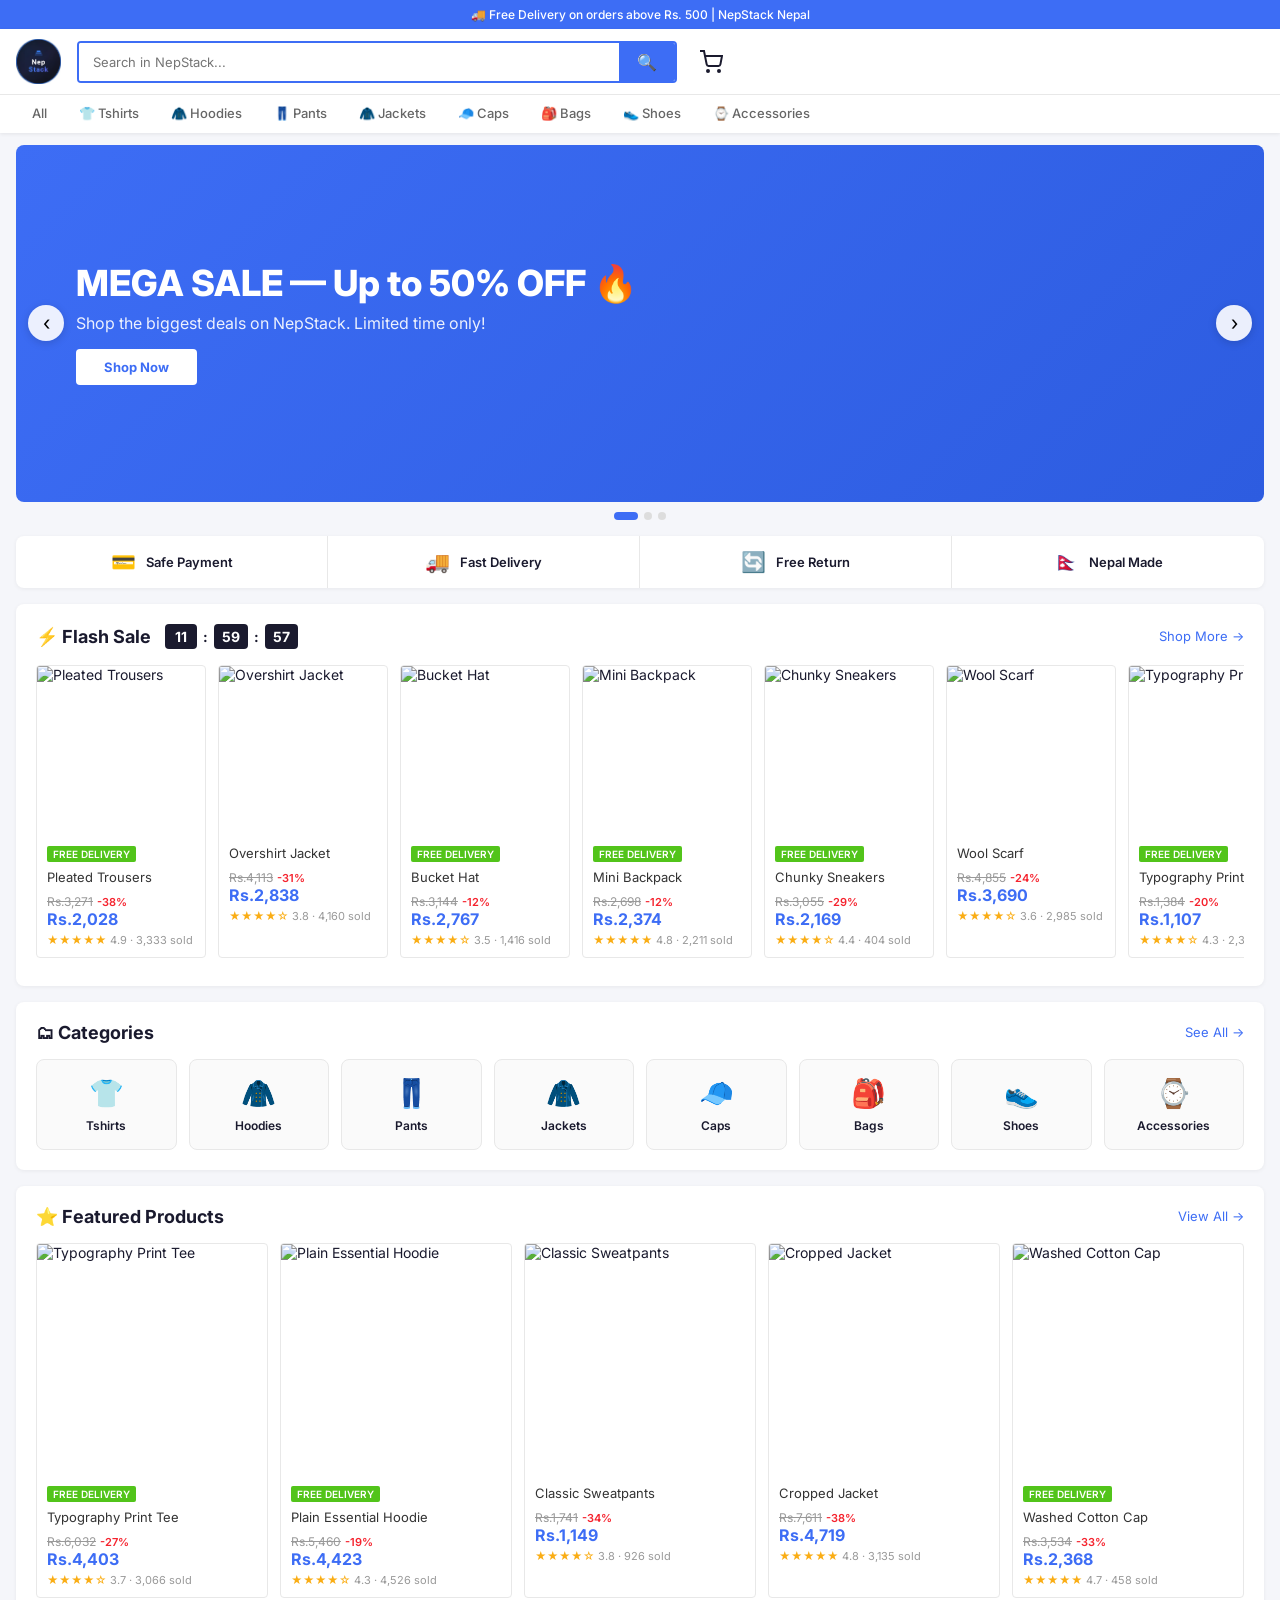
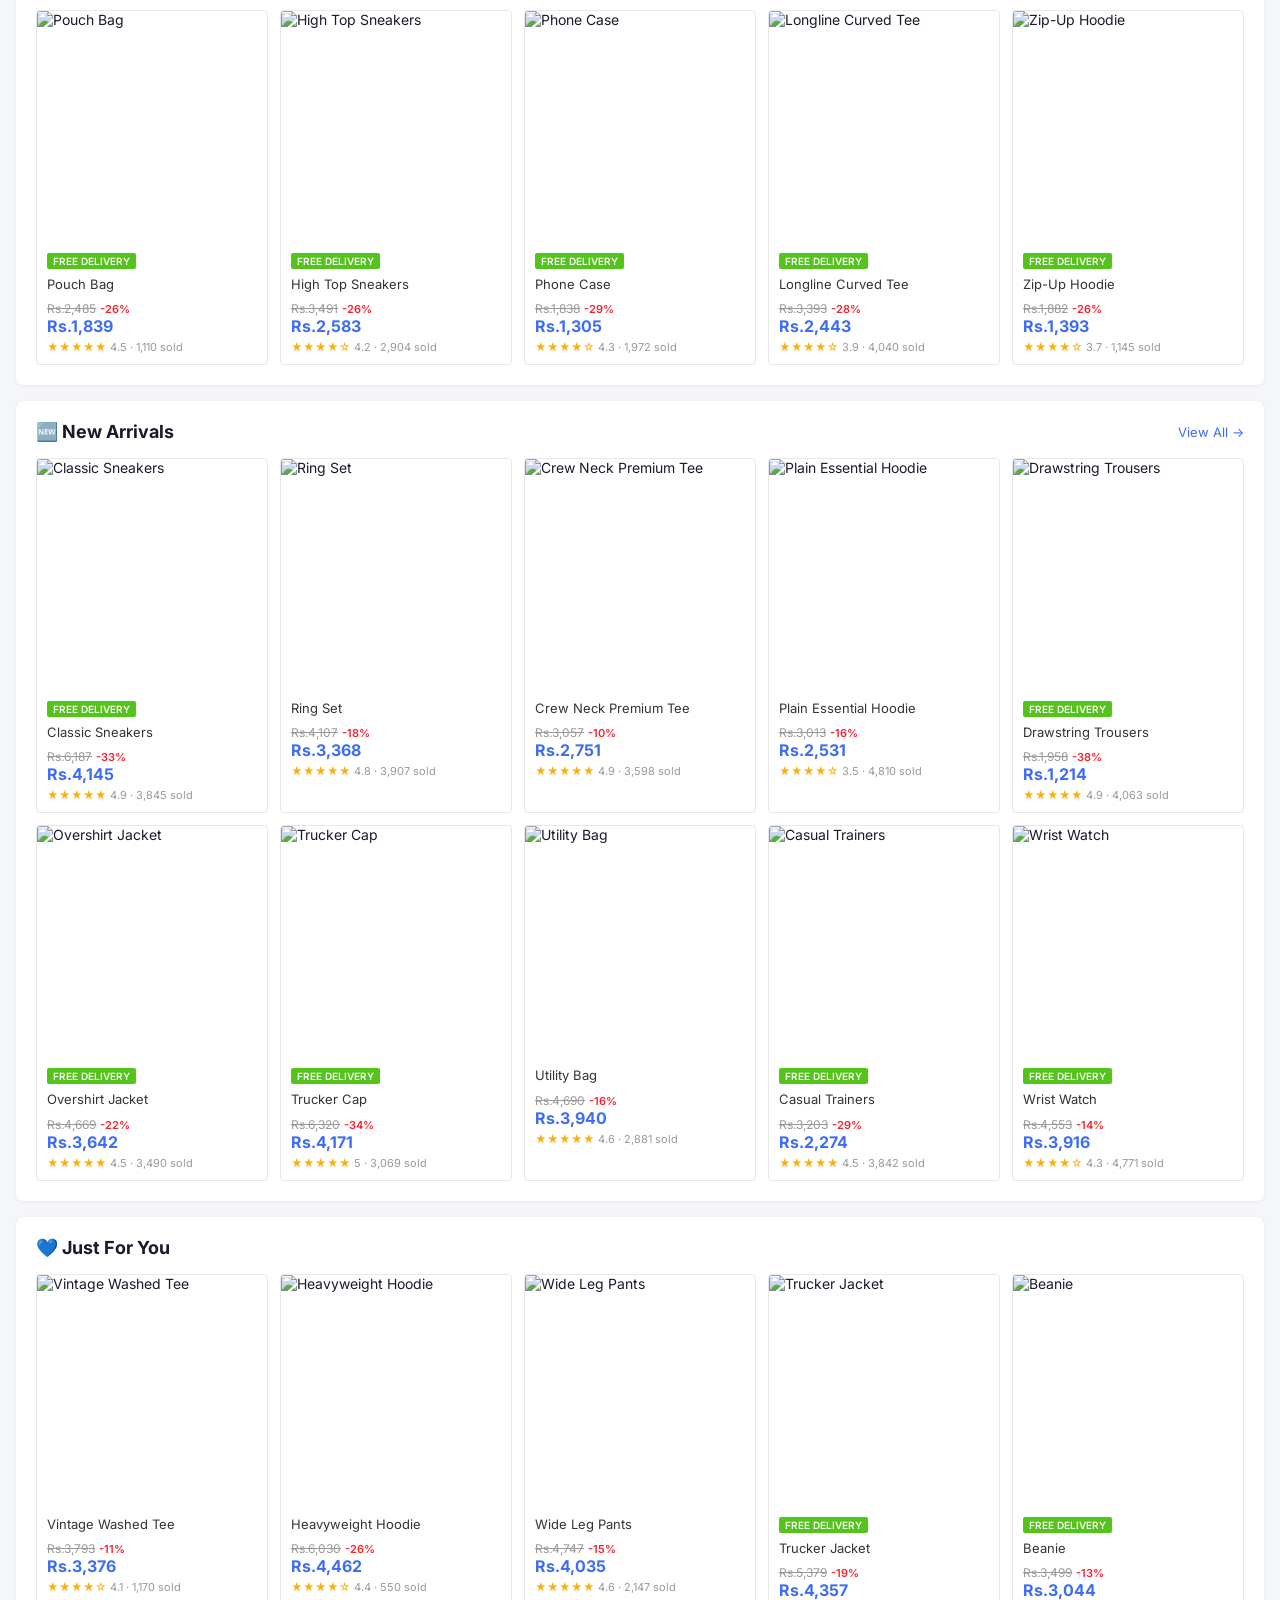
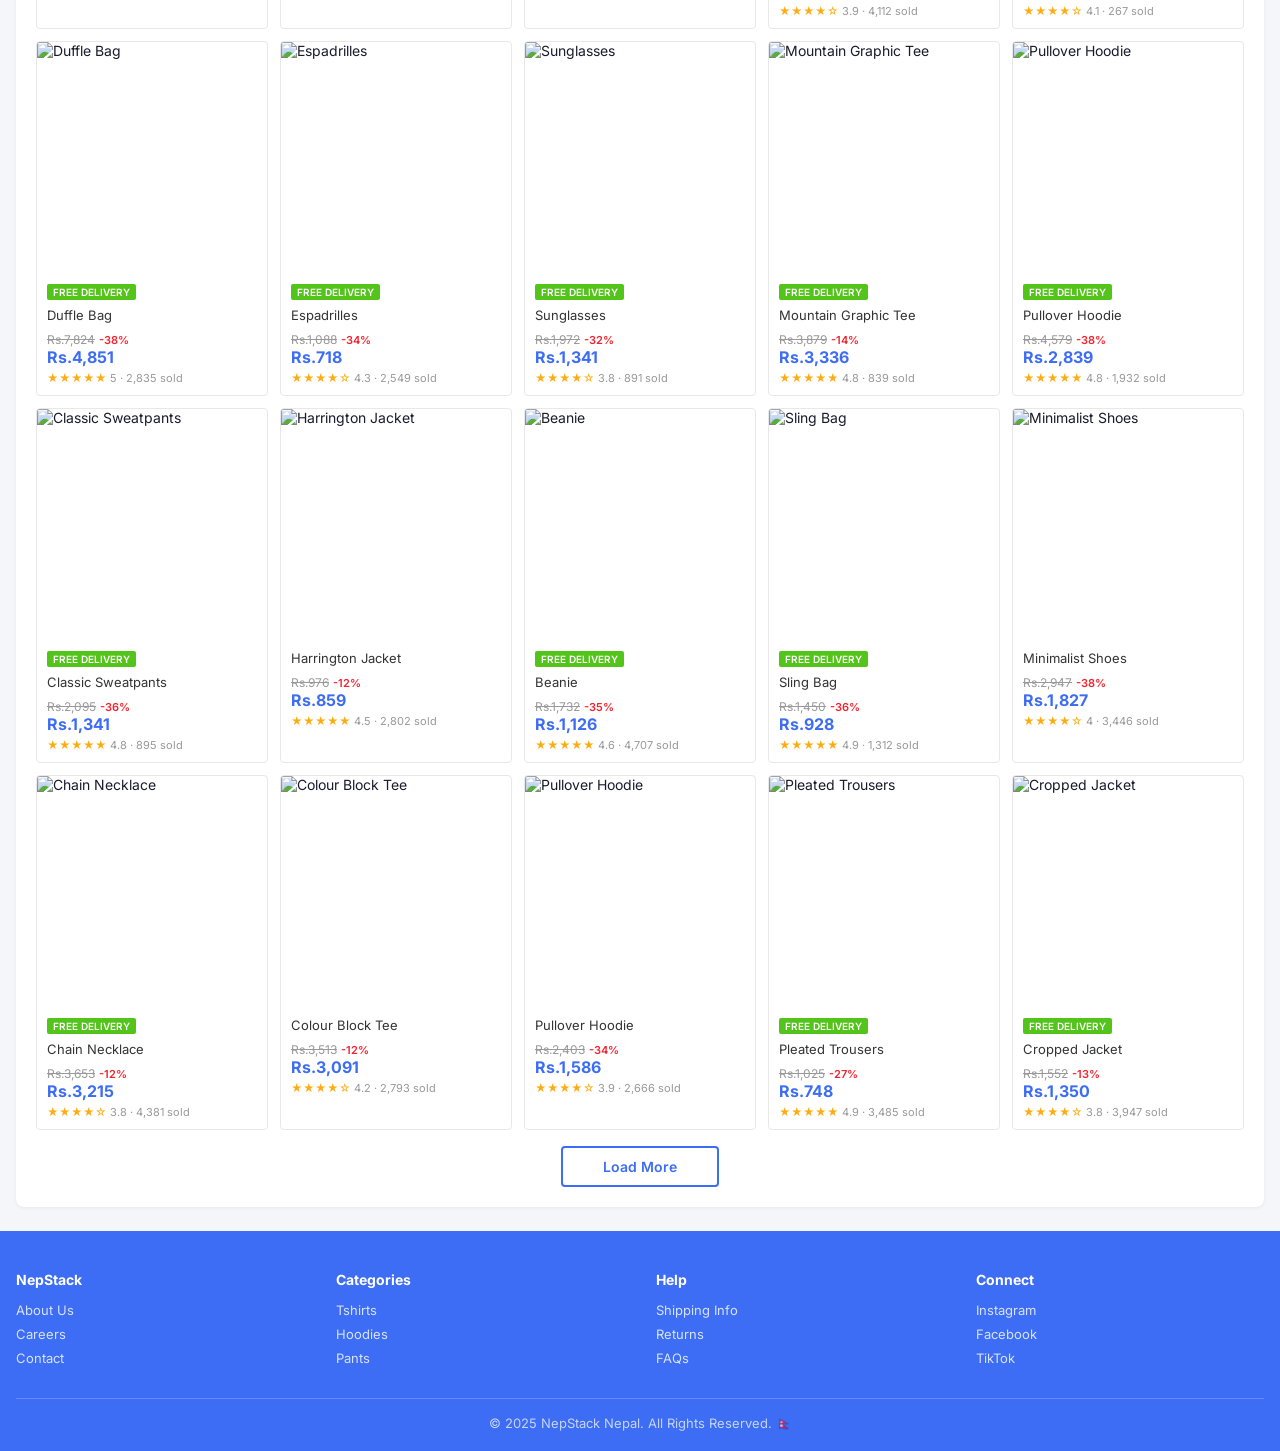
==== commit d8a79dfa: "reupload" ====
--- a/index.html
+++ b/index.html
@@ -1,13 +1,243 @@
 <!DOCTYPE html>
 <html lang="en">
 <head>
-    <meta charset="UTF-8">
-    <meta name="viewport" content="width=device-width, initial-scale=1.0">
-    <title>Ecommerce</title>
-    <link href="style.css" rel="stylesheet">
+<meta charset="UTF-8">
+<meta name="viewport" content="width=device-width, initial-scale=1.0">
+<title>NepStack — Nepal's Best Online Shopping</title>
+<link href="https://fonts.googleapis.com/css2?family=Inter:wght@400;500;600;700;800&display=swap" rel="stylesheet">
+<style>
+*{margin:0;padding:0;box-sizing:border-box;}
+body{font-family:'Inter',sans-serif;background:#f5f6fa;color:#1a1a2e;font-size:14px;}
+a{text-decoration:none;color:inherit;}img{max-width:100%;display:block;}button{cursor:pointer;font-family:'Inter',sans-serif;}
+.top-bar{background:#3d6df5;color:#fff;text-align:center;padding:7px;font-size:12px;font-weight:500;}
+.main-nav{background:#fff;box-shadow:0 1px 4px rgba(0,0,0,.08);position:sticky;top:0;z-index:1000;}
+.nav-row{max-width:1280px;margin:0 auto;padding:10px 16px;display:flex;align-items:center;gap:16px;}
+.nav-logo img{height:45px;display:block;}
+.nav-logo-text{font-size:22px;font-weight:800;display:none;}
+.nav-logo-text .nep{color:#1a1a2e;}.nav-logo-text .stk{color:#3d6df5;}
+.nav-search{flex:1;display:flex;border:2px solid #3d6df5;border-radius:4px;overflow:hidden;max-width:600px;}
+.nav-search input{flex:1;padding:9px 14px;border:none;outline:none;font-size:13px;font-family:'Inter',sans-serif;}
+.nav-search button{background:#3d6df5;color:#fff;border:none;padding:9px 18px;font-size:16px;}
+.nav-search button:hover{background:#2d5ce0;}
+.nav-cart{position:relative;display:flex;align-items:center;color:#1a1a2e;padding:6px;}
+.cart-badge{position:absolute;top:-4px;right:-8px;background:#f5222d;color:#fff;font-size:10px;font-weight:700;min-width:18px;height:18px;border-radius:50%;display:none;align-items:center;justify-content:center;}
+.cat-nav{background:#fff;border-top:1px solid #e8e8e8;overflow-x:auto;scrollbar-width:none;}
+.cat-nav::-webkit-scrollbar{display:none;}
+.cat-nav-inner{max-width:1280px;margin:0 auto;padding:0 16px;display:flex;white-space:nowrap;}
+.cat-link{padding:10px 16px;font-size:13px;font-weight:500;color:#666;border-bottom:2px solid transparent;transition:all .2s;}
+.cat-link:hover{color:#3d6df5;border-bottom-color:#3d6df5;}
+.hero-wrap{max-width:1280px;margin:12px auto 0;padding:0 16px;}
+.slider-outer{position:relative;overflow:hidden;border-radius:8px;}
+.slider-track{display:flex;transition:transform .5s ease;}
+.slide{min-width:100%;aspect-ratio:3.5/1;display:flex;align-items:center;padding:0 60px;}
+.slide h2{font-size:clamp(20px,3vw,36px);font-weight:800;color:#fff;margin-bottom:8px;}
+.slide p{font-size:clamp(12px,1.5vw,16px);color:rgba(255,255,255,.9);margin-bottom:16px;}
+.slide a{display:inline-block;background:#fff;color:#3d6df5;padding:10px 28px;border-radius:4px;font-weight:700;font-size:13px;}
+.s-btn{position:absolute;top:50%;transform:translateY(-50%);background:rgba(255,255,255,.9);border:none;width:36px;height:36px;border-radius:50%;font-size:20px;box-shadow:0 2px 8px rgba(0,0,0,.15);display:flex;align-items:center;justify-content:center;z-index:5;}
+.s-btn.prev{left:12px;}.s-btn.next{right:12px;}
+.dots{display:flex;justify-content:center;gap:6px;margin-top:10px;}
+.dot{width:8px;height:8px;border-radius:50%;background:#ddd;cursor:pointer;transition:all .2s;}
+.dot.active{background:#3d6df5;width:24px;border-radius:4px;}
+.feats{max-width:1280px;margin:16px auto;padding:0 16px;}
+.feats-inner{display:grid;grid-template-columns:repeat(4,1fr);background:#fff;border-radius:8px;box-shadow:0 1px 4px rgba(0,0,0,.06);}
+.feat{display:flex;align-items:center;justify-content:center;gap:10px;padding:14px 16px;border-right:1px solid #e8e8e8;font-size:13px;font-weight:600;}
+.feat:last-child{border-right:none;}.feat span:first-child{font-size:20px;}
+.sec{max-width:1280px;margin:0 auto 16px;padding:0 16px;}
+.sec-box{background:#fff;border-radius:8px;padding:20px;box-shadow:0 1px 4px rgba(0,0,0,.06);}
+.sec-head{display:flex;justify-content:space-between;align-items:center;margin-bottom:16px;}
+.sec-head h2{font-size:18px;font-weight:700;}.sec-head a{color:#3d6df5;font-size:13px;}
+.flash-h{display:flex;align-items:center;gap:14px;}
+.timer{display:flex;align-items:center;gap:4px;}
+.tbox{background:#1a1a2e;color:#fff;padding:4px 8px;border-radius:4px;font-size:14px;font-weight:700;min-width:32px;text-align:center;}
+.cat-grid{display:grid;grid-template-columns:repeat(8,1fr);gap:12px;}
+.cat-box{display:flex;flex-direction:column;align-items:center;gap:8px;padding:16px 8px;border:1px solid #e8e8e8;border-radius:8px;background:#fafafa;transition:all .2s;text-decoration:none;color:#1a1a2e;}
+.cat-box:hover{border-color:#3d6df5;background:#f0f4ff;}
+.cat-box-icon{font-size:28px;}.cat-box-name{font-size:12px;font-weight:600;text-align:center;}
+.prod-scroll{display:flex;gap:12px;overflow-x:auto;padding-bottom:8px;}
+.prod-scroll::-webkit-scrollbar{height:4px;}.prod-scroll::-webkit-scrollbar-thumb{background:#ddd;border-radius:4px;}
+.prod-scroll .product-card{min-width:170px;max-width:170px;}
+.prod-grid{display:grid;grid-template-columns:repeat(5,1fr);gap:12px;}
+.product-card{background:#fff;border:1px solid #e8e8e8;border-radius:4px;overflow:hidden;transition:all .2s;display:block;color:inherit;}
+.product-card:hover{box-shadow:0 4px 16px rgba(0,0,0,.12);transform:translateY(-2px);}
+.product-card img{width:100%;aspect-ratio:1;object-fit:cover;}
+.pc-body{padding:10px;}
+.pc-badge{display:inline-block;background:#52c41a;color:#fff;font-size:10px;font-weight:600;padding:2px 6px;border-radius:2px;margin-bottom:6px;}
+.pc-name{font-size:13px;color:#333;margin-bottom:6px;display:-webkit-box;-webkit-line-clamp:2;-webkit-box-orient:vertical;overflow:hidden;line-height:1.4;}
+.pc-price{font-size:16px;font-weight:700;color:#3d6df5;}
+.pc-orig{font-size:12px;color:#999;text-decoration:line-through;margin-right:4px;}
+.pc-disc{font-size:11px;color:#f5222d;font-weight:600;}
+.pc-meta{font-size:11px;color:#999;margin-top:4px;}.pc-stars{color:#faad14;}
+.load-more{display:block;margin:16px auto 0;background:#fff;color:#3d6df5;border:2px solid #3d6df5;padding:10px 40px;border-radius:4px;font-size:14px;font-weight:600;transition:all .2s;}
+.load-more:hover{background:#3d6df5;color:#fff;}
+.toast-wrap{position:fixed;top:20px;right:20px;z-index:9999;display:flex;flex-direction:column;gap:8px;}
+.toast{background:#fff;color:#1a1a2e;padding:12px 20px;border-radius:4px;box-shadow:0 4px 20px rgba(0,0,0,.15);font-size:13px;font-weight:500;border-left:4px solid #3d6df5;min-width:250px;animation:tin .3s ease;}
+.toast.success{border-left-color:#52c41a;}
+@keyframes tin{from{opacity:0;transform:translateX(40px);}to{opacity:1;transform:translateX(0);}}
+footer{background:#3d6df5;color:#fff;padding:40px 16px 20px;margin-top:24px;}
+.foot-grid{max-width:1280px;margin:0 auto;display:grid;grid-template-columns:repeat(4,1fr);gap:32px;margin-bottom:24px;}
+.foot-col h4{font-size:14px;font-weight:700;margin-bottom:14px;}
+.foot-col a{display:block;color:rgba(255,255,255,.8);font-size:13px;margin-bottom:8px;}
+.foot-col a:hover{color:#fff;}
+.foot-bottom{max-width:1280px;margin:0 auto;border-top:1px solid rgba(255,255,255,.2);padding-top:16px;text-align:center;font-size:13px;color:rgba(255,255,255,.7);}
+.bottom-nav{display:none;position:fixed;bottom:0;left:0;right:0;background:#fff;border-top:1px solid #e8e8e8;z-index:998;padding:8px 0;}
+.bnav{display:flex;justify-content:space-around;}
+.bnav a{display:flex;flex-direction:column;align-items:center;gap:3px;color:#666;font-size:11px;}
+.bnav a.active{color:#3d6df5;}
+@media(max-width:900px){.prod-grid{grid-template-columns:repeat(3,1fr);}.cat-grid{grid-template-columns:repeat(4,1fr);}}
+@media(max-width:600px){
+  .prod-grid{grid-template-columns:repeat(2,1fr);}.cat-grid{grid-template-columns:repeat(4,1fr);}
+  .slide{padding:0 30px;aspect-ratio:2/1;}.slide h2{font-size:18px;}
+  .foot-grid{grid-template-columns:repeat(2,1fr);}.feats-inner{grid-template-columns:repeat(2,1fr);}
+  .bottom-nav{display:block;}body{padding-bottom:60px;}
+}
+</style>
 </head>
 <body>
-    <h1>Welcome to Demo Ecommerce</h1>
-    <a href="products.html">View Products</a>
+<div class="toast-wrap" id="toast-wrap"></div>
+<div class="top-bar">🚚 Free Delivery on orders above Rs. 500 | NepStack Nepal</div>
+<nav class="main-nav">
+  <div class="nav-row">
+    <a href="index.html" class="nav-logo">
+      <img src="logo.webp" alt="NepStack" onerror="this.style.display='none';document.getElementById('lt').style.display='flex'">
+      <span id="lt" class="nav-logo-text" style="display:none"><span class="nep">Nep</span><span class="stk">Stack</span></span>
+    </a>
+    <div class="nav-search">
+      <input type="text" id="sinp" placeholder="Search in NepStack...">
+      <button onclick="doSearch()">🔍</button>
+    </div>
+    <a href="cart.html" class="nav-cart">
+      <svg width="24" height="24" viewBox="0 0 24 24" fill="none" stroke="currentColor" stroke-width="2"><circle cx="9" cy="21" r="1"/><circle cx="20" cy="21" r="1"/><path d="M1 1h4l2.68 13.39a2 2 0 0 0 2 1.61h9.72a2 2 0 0 0 2-1.61L23 6H6"/></svg>
+      <span class="cart-badge" id="cart-badge">0</span>
+    </a>
+  </div>
+  <div class="cat-nav">
+    <div class="cat-nav-inner">
+      <a href="products.html" class="cat-link">All</a>
+      <a href="products.html?category=Tshirts" class="cat-link">👕 Tshirts</a>
+      <a href="products.html?category=Hoodies" class="cat-link">🧥 Hoodies</a>
+      <a href="products.html?category=Pants" class="cat-link">👖 Pants</a>
+      <a href="products.html?category=Jackets" class="cat-link">🧥 Jackets</a>
+      <a href="products.html?category=Caps" class="cat-link">🧢 Caps</a>
+      <a href="products.html?category=Bags" class="cat-link">🎒 Bags</a>
+      <a href="products.html?category=Shoes" class="cat-link">👟 Shoes</a>
+      <a href="products.html?category=Accessories" class="cat-link">⌚ Accessories</a>
+    </div>
+  </div>
+</nav>
+<div class="hero-wrap">
+  <div class="slider-outer">
+    <div class="slider-track" id="slider-track">
+      <div class="slide" style="background:linear-gradient(135deg,#3d6df5,#2d5ce0)"><div><h2>MEGA SALE — Up to 50% OFF 🔥</h2><p>Shop the biggest deals on NepStack. Limited time only!</p><a href="products.html">Shop Now</a></div></div>
+      <div class="slide" style="background:linear-gradient(135deg,#1a1a2e,#3d6df5)"><div><h2>NEW ARRIVALS — Fresh Drops Daily ✨</h2><p>Discover the latest trends in Nepali streetwear</p><a href="products.html">Explore Now</a></div></div>
+      <div class="slide" style="background:linear-gradient(135deg,#f57c00,#f5222d)"><div><h2>FREE DELIVERY above Rs. 500 🚚</h2><p>Fast shipping across Nepal — Kathmandu to Pokhara</p><a href="products.html">Start Shopping</a></div></div>
+    </div>
+    <button class="s-btn prev" id="sprev">‹</button>
+    <button class="s-btn next" id="snext">›</button>
+  </div>
+  <div class="dots" id="dots"></div>
+</div>
+<div class="feats"><div class="feats-inner">
+  <div class="feat"><span>💳</span><span>Safe Payment</span></div>
+  <div class="feat"><span>🚚</span><span>Fast Delivery</span></div>
+  <div class="feat"><span>🔄</span><span>Free Return</span></div>
+  <div class="feat"><span>🇳🇵</span><span>Nepal Made</span></div>
+</div></div>
+<div class="sec"><div class="sec-box">
+  <div class="sec-head">
+    <div class="flash-h"><h2>⚡ Flash Sale</h2>
+      <div class="timer"><span class="tbox" id="th">12</span><span style="font-weight:700;padding:0 2px">:</span><span class="tbox" id="tm">00</span><span style="font-weight:700;padding:0 2px">:</span><span class="tbox" id="ts">00</span></div>
+    </div>
+    <a href="products.html">Shop More →</a>
+  </div>
+  <div class="prod-scroll" id="flash-p"></div>
+</div></div>
+<div class="sec"><div class="sec-box">
+  <div class="sec-head"><h2>🗂 Categories</h2><a href="products.html">See All →</a></div>
+  <div class="cat-grid" id="cat-grid"></div>
+</div></div>
+<div class="sec"><div class="sec-box">
+  <div class="sec-head"><h2>⭐ Featured Products</h2><a href="products.html">View All →</a></div>
+  <div class="prod-grid" id="feat-grid"></div>
+</div></div>
+<div class="sec"><div class="sec-box">
+  <div class="sec-head"><h2>🆕 New Arrivals</h2><a href="products.html">View All →</a></div>
+  <div class="prod-grid" id="new-grid"></div>
+</div></div>
+<div class="sec"><div class="sec-box">
+  <div class="sec-head"><h2>💙 Just For You</h2></div>
+  <div class="prod-grid" id="jfy-grid"></div>
+  <button class="load-more" id="load-more">Load More</button>
+</div></div>
+<footer>
+  <div class="foot-grid">
+    <div class="foot-col"><h4>NepStack</h4><a href="#">About Us</a><a href="#">Careers</a><a href="#">Contact</a></div>
+    <div class="foot-col"><h4>Categories</h4><a href="products.html?category=Tshirts">Tshirts</a><a href="products.html?category=Hoodies">Hoodies</a><a href="products.html?category=Pants">Pants</a></div>
+    <div class="foot-col"><h4>Help</h4><a href="#">Shipping Info</a><a href="#">Returns</a><a href="#">FAQs</a></div>
+    <div class="foot-col"><h4>Connect</h4><a href="#">Instagram</a><a href="#">Facebook</a><a href="#">TikTok</a></div>
+  </div>
+  <div class="foot-bottom">© 2025 NepStack Nepal. All Rights Reserved. 🇳🇵</div>
+</footer>
+<div class="bottom-nav"><div class="bnav">
+  <a href="index.html" class="active"><svg width="22" height="22" viewBox="0 0 24 24" fill="none" stroke="currentColor" stroke-width="2"><path d="m3 9 9-7 9 7v11a2 2 0 0 1-2 2H5a2 2 0 0 1-2-2z"/><polyline points="9 22 9 12 15 12 15 22"/></svg>Home</a>
+  <a href="products.html"><svg width="22" height="22" viewBox="0 0 24 24" fill="none" stroke="currentColor" stroke-width="2"><rect x="3" y="3" width="7" height="7"/><rect x="14" y="3" width="7" height="7"/><rect x="14" y="14" width="7" height="7"/><rect x="3" y="14" width="7" height="7"/></svg>Categories</a>
+  <a href="cart.html"><svg width="22" height="22" viewBox="0 0 24 24" fill="none" stroke="currentColor" stroke-width="2"><circle cx="9" cy="21" r="1"/><circle cx="20" cy="21" r="1"/><path d="M1 1h4l2.68 13.39a2 2 0 0 0 2 1.61h9.72a2 2 0 0 0 2-1.61L23 6H6"/></svg>Cart</a>
+  <a href="admin.html"><svg width="22" height="22" viewBox="0 0 24 24" fill="none" stroke="currentColor" stroke-width="2"><path d="M20 21v-2a4 4 0 0 0-4-4H8a4 4 0 0 0-4 4v2"/><circle cx="12" cy="7" r="4"/></svg>Account</a>
+</div></div>
+<script>
+const products = [{"id":1,"name":"Typography Print Tee","category":"Tshirts","price":4403,"originalPrice":6032,"discount":27,"sizes":["S","M","L","XL"],"colors":["White"],"badge":"FREE DELIVERY","rating":3.7,"sold":3066,"featured":true,"flashSale":false,"image":"https://picsum.photos/400/400?random=1","description":"Comfortable and stylish, made with 100% cotton.","stock":38},{"id":2,"name":"Plain Essential Hoodie","category":"Hoodies","price":4423,"originalPrice":5460,"discount":19,"sizes":["XS","S","M"],"colors":["Khaki","Black"],"badge":"FREE DELIVERY","rating":4.3,"sold":4526,"featured":true,"flashSale":false,"image":"https://picsum.photos/400/400?random=2","description":"Perfect blend of comfort and fashion.","stock":14},{"id":3,"name":"Classic Sweatpants","category":"Pants","price":1149,"originalPrice":1741,"discount":34,"sizes":["S","M","L","XL"],"colors":["Navy","Grey"],"badge":null,"rating":3.8,"sold":926,"featured":true,"flashSale":false,"image":"https://picsum.photos/400/400?random=3","description":"Lightweight and breathable for everyday wear.","stock":87},{"id":4,"name":"Cropped Jacket","category":"Jackets","price":4719,"originalPrice":7611,"discount":38,"sizes":["S","M","L","XL"],"colors":["Khaki","Black"],"badge":null,"rating":4.8,"sold":3135,"featured":true,"flashSale":false,"image":"https://picsum.photos/400/400?random=4","description":"Trendy design with a modern relaxed fit.","stock":39},{"id":5,"name":"Washed Cotton Cap","category":"Caps","price":2368,"originalPrice":3534,"discount":33,"sizes":["S","M","L"],"colors":["White"],"badge":"FREE DELIVERY","rating":4.7,"sold":458,"featured":true,"flashSale":false,"image":"https://picsum.photos/400/400?random=5","description":"Versatile piece that pairs with any outfit.","stock":11},{"id":6,"name":"Pouch Bag","category":"Bags","price":1839,"originalPrice":2485,"discount":26,"sizes":["S","M","L"],"colors":["Khaki","Black"],"badge":"FREE DELIVERY","rating":4.5,"sold":1110,"featured":true,"flashSale":false,"image":"https://picsum.photos/400/400?random=6","description":"NepStack signature quality — built to last.","stock":12},{"id":7,"name":"High Top Sneakers","category":"Shoes","price":2583,"originalPrice":3491,"discount":26,"sizes":["S","M","L","XL"],"colors":["Khaki","Black"],"badge":"FREE DELIVERY","rating":4.2,"sold":2904,"featured":true,"flashSale":false,"image":"https://picsum.photos/400/400?random=7","description":"Perfect blend of comfort and fashion.","stock":44},{"id":8,"name":"Phone Case","category":"Accessories","price":1305,"originalPrice":1838,"discount":29,"sizes":["XS","S","M"],"colors":["White"],"badge":"FREE DELIVERY","rating":4.3,"sold":1972,"featured":true,"flashSale":false,"image":"https://picsum.photos/400/400?random=8","description":"Trendy design with a modern relaxed fit.","stock":45},{"id":9,"name":"Longline Curved Tee","category":"Tshirts","price":2443,"originalPrice":3393,"discount":28,"sizes":["XS","S","M"],"colors":["Red"],"badge":"FREE DELIVERY","rating":3.9,"sold":4040,"featured":true,"flashSale":false,"image":"https://picsum.photos/400/400?random=9","description":"Washed finish for a lived-in vintage feel.","stock":71},{"id":10,"name":"Zip-Up Hoodie","category":"Hoodies","price":1393,"originalPrice":1882,"discount":26,"sizes":["S","M","L","XL"],"colors":["Navy"],"badge":"FREE DELIVERY","rating":3.7,"sold":1145,"featured":true,"flashSale":false,"image":"https://picsum.photos/400/400?random=10","description":"NepStack signature quality — built to last.","stock":20},{"id":11,"name":"Pleated Trousers","category":"Pants","price":2028,"originalPrice":3271,"discount":38,"sizes":["S","M","L"],"colors":["Maroon"],"badge":"FREE DELIVERY","rating":4.9,"sold":3333,"featured":false,"flashSale":true,"image":"https://picsum.photos/400/400?random=11","description":"Handcrafted in Nepal with premium materials.","stock":23},{"id":12,"name":"Overshirt Jacket","category":"Jackets","price":2838,"originalPrice":4113,"discount":31,"sizes":["S","M","L"],"colors":["White"],"badge":null,"rating":3.8,"sold":4160,"featured":false,"flashSale":true,"image":"https://picsum.photos/400/400?random=12","description":"Washed finish for a lived-in vintage feel.","stock":91},{"id":13,"name":"Bucket Hat","category":"Caps","price":2767,"originalPrice":3144,"discount":12,"sizes":["XS","S","M","L"],"colors":["Olive"],"badge":"FREE DELIVERY","rating":3.5,"sold":1416,"featured":false,"flashSale":true,"image":"https://picsum.photos/400/400?random=13","description":"Classic silhouette updated with modern details.","stock":21},{"id":14,"name":"Mini Backpack","category":"Bags","price":2374,"originalPrice":2698,"discount":12,"sizes":["S","M","L"],"colors":["White","Blue"],"badge":"FREE DELIVERY","rating":4.8,"sold":2211,"featured":false,"flashSale":true,"image":"https://picsum.photos/400/400?random=14","description":"Handcrafted in Nepal with premium materials.","stock":64},{"id":15,"name":"Chunky Sneakers","category":"Shoes","price":2169,"originalPrice":3055,"discount":29,"sizes":["S","M","L","XL"],"colors":["Black","White","Grey"],"badge":"FREE DELIVERY","rating":4.4,"sold":404,"featured":false,"flashSale":true,"image":"https://picsum.photos/400/400?random=15","description":"Soft stretchable fabric for all-day comfort.","stock":12},{"id":16,"name":"Wool Scarf","category":"Accessories","price":3690,"originalPrice":4855,"discount":24,"sizes":["S","M","L"],"colors":["Black","White"],"badge":null,"rating":3.6,"sold":2985,"featured":false,"flashSale":true,"image":"https://picsum.photos/400/400?random=16","description":"Handcrafted in Nepal with premium materials.","stock":24},{"id":17,"name":"Typography Print Tee","category":"Tshirts","price":1107,"originalPrice":1384,"discount":20,"sizes":["XS","S","M"],"colors":["Maroon"],"badge":"FREE DELIVERY","rating":4.3,"sold":2316,"featured":false,"flashSale":true,"image":"https://picsum.photos/400/400?random=17","description":"Made for the streets of Kathmandu and beyond.","stock":25},{"id":18,"name":"Raglan Hoodie","category":"Hoodies","price":562,"originalPrice":814,"discount":31,"sizes":["S","M","L"],"colors":["Black"],"badge":null,"rating":3.7,"sold":4398,"featured":false,"flashSale":true,"image":"https://picsum.photos/400/400?random=18","description":"Premium oversized tee with vintage wash.","stock":14},{"id":19,"name":"Parachute Pants","category":"Pants","price":1566,"originalPrice":1887,"discount":17,"sizes":["S","M","L"],"colors":["White","Blue"],"badge":"FREE DELIVERY","rating":4.4,"sold":216,"featured":false,"flashSale":true,"image":"https://picsum.photos/400/400?random=19","description":"Effortless style for the modern Nepali wardrobe.","stock":79},{"id":20,"name":"Coach Jacket","category":"Jackets","price":2968,"originalPrice":3905,"discount":24,"sizes":["S","M","L","XL"],"colors":["Black"],"badge":null,"rating":4,"sold":2631,"featured":false,"flashSale":true,"image":"https://picsum.photos/400/400?random=20","description":"Effortless style for the modern Nepali wardrobe.","stock":55},{"id":21,"name":"Camp Cap","category":"Caps","price":3220,"originalPrice":3788,"discount":15,"sizes":["S","M","L"],"colors":["Khaki","Black"],"badge":null,"rating":3.8,"sold":2834,"featured":false,"flashSale":true,"image":"https://picsum.photos/400/400?random=21","description":"Durable stitching with soft inner lining.","stock":12},{"id":22,"name":"Sling Bag","category":"Bags","price":3334,"originalPrice":5129,"discount":35,"sizes":["XS","S","M","L"],"colors":["Navy"],"badge":null,"rating":4.4,"sold":4475,"featured":false,"flashSale":true,"image":"https://picsum.photos/400/400?random=22","description":"Premium cotton blend with a perfect drape.","stock":81},{"id":23,"name":"Sandals","category":"Shoes","price":607,"originalPrice":674,"discount":10,"sizes":["XS","S","M"],"colors":["Maroon"],"badge":null,"rating":3.9,"sold":2336,"featured":false,"flashSale":true,"image":"https://picsum.photos/400/400?random=23","description":"Effortless style for the modern Nepali wardrobe.","stock":30},{"id":24,"name":"Wool Scarf","category":"Accessories","price":3799,"originalPrice":4633,"discount":18,"sizes":["S","M","L"],"colors":["Olive"],"badge":"FREE DELIVERY","rating":4.1,"sold":4415,"featured":false,"flashSale":true,"image":"https://picsum.photos/400/400?random=24","description":"Trendy design with a modern relaxed fit.","stock":51},{"id":25,"name":"Typography Print Tee","category":"Tshirts","price":4355,"originalPrice":6700,"discount":35,"sizes":["S","M","L","XL"],"colors":["White"],"badge":"FREE DELIVERY","rating":4.8,"sold":3671,"featured":false,"flashSale":true,"image":"https://picsum.photos/400/400?random=25","description":"Premium oversized tee with vintage wash.","stock":12},{"id":26,"name":"Colourblock Hoodie","category":"Hoodies","price":2902,"originalPrice":4206,"discount":31,"sizes":["S","M","L"],"colors":["Red"],"badge":"FREE DELIVERY","rating":4.7,"sold":512,"featured":false,"flashSale":true,"image":"https://picsum.photos/400/400?random=26","description":"Made for the streets of Kathmandu and beyond.","stock":56},{"id":27,"name":"Utility Pants","category":"Pants","price":1935,"originalPrice":2224,"discount":13,"sizes":["S","M","L"],"colors":["Black","White"],"badge":null,"rating":3.8,"sold":2392,"featured":false,"flashSale":true,"image":"https://picsum.photos/400/400?random=27","description":"All-season essential with quality construction.","stock":91},{"id":28,"name":"Corduroy Jacket","category":"Jackets","price":4920,"originalPrice":7235,"discount":32,"sizes":["S","M","L","XL"],"colors":["Navy"],"badge":null,"rating":3.7,"sold":1766,"featured":false,"flashSale":true,"image":"https://picsum.photos/400/400?random=28","description":"Perfect blend of comfort and fashion.","stock":59},{"id":29,"name":"Logo Snapback","category":"Caps","price":4181,"originalPrice":6432,"discount":35,"sizes":["XS","S","M"],"colors":["Beige"],"badge":null,"rating":3.8,"sold":2999,"featured":false,"flashSale":true,"image":"https://picsum.photos/400/400?random=29","description":"Comfortable and stylish, made with 100% cotton.","stock":40},{"id":30,"name":"Sling Bag","category":"Bags","price":814,"originalPrice":1233,"discount":34,"sizes":["XS","S","M"],"colors":["Black"],"badge":null,"rating":3.6,"sold":1672,"featured":false,"flashSale":true,"image":"https://picsum.photos/400/400?random=30","description":"Lightweight and breathable for everyday wear.","stock":97},{"id":31,"name":"Classic Sneakers","category":"Shoes","price":4145,"originalPrice":6187,"discount":33,"sizes":["XS","S","M"],"colors":["Green","Black"],"badge":"FREE DELIVERY","rating":4.9,"sold":3845,"featured":false,"flashSale":false,"image":"https://picsum.photos/400/400?random=31","description":"Minimalist design with fine attention to detail.","stock":46},{"id":32,"name":"Ring Set","category":"Accessories","price":3368,"originalPrice":4107,"discount":18,"sizes":["S","M","L","XL"],"colors":["Black","White","Grey"],"badge":null,"rating":4.8,"sold":3907,"featured":false,"flashSale":false,"image":"https://picsum.photos/400/400?random=32","description":"Premium oversized tee with vintage wash.","stock":34},{"id":33,"name":"Crew Neck Premium Tee","category":"Tshirts","price":2751,"originalPrice":3057,"discount":10,"sizes":["XS","S","M"],"colors":["White"],"badge":null,"rating":4.9,"sold":3598,"featured":false,"flashSale":false,"image":"https://picsum.photos/400/400?random=33","description":"Comfortable and stylish, made with 100% cotton.","stock":51},{"id":34,"name":"Plain Essential Hoodie","category":"Hoodies","price":2531,"originalPrice":3013,"discount":16,"sizes":["XS","S","M"],"colors":["Green","Black"],"badge":null,"rating":3.5,"sold":4810,"featured":false,"flashSale":false,"image":"https://picsum.photos/400/400?random=34","description":"Minimalist design with fine attention to detail.","stock":49},{"id":35,"name":"Drawstring Trousers","category":"Pants","price":1214,"originalPrice":1958,"discount":38,"sizes":["S","M","L","XL"],"colors":["Black","White"],"badge":"FREE DELIVERY","rating":4.9,"sold":4063,"featured":false,"flashSale":false,"image":"https://picsum.photos/400/400?random=35","description":"Lightweight and breathable for everyday wear.","stock":17},{"id":36,"name":"Overshirt Jacket","category":"Jackets","price":3642,"originalPrice":4669,"discount":22,"sizes":["S","M","L"],"colors":["Green","Black"],"badge":"FREE DELIVERY","rating":4.5,"sold":3490,"featured":false,"flashSale":false,"image":"https://picsum.photos/400/400?random=36","description":"Minimalist design with fine attention to detail.","stock":51},{"id":37,"name":"Trucker Cap","category":"Caps","price":4171,"originalPrice":6320,"discount":34,"sizes":["S","M","L","XL"],"colors":["White","Blue"],"badge":"FREE DELIVERY","rating":5,"sold":3069,"featured":false,"flashSale":false,"image":"https://picsum.photos/400/400?random=37","description":"Washed finish for a lived-in vintage feel.","stock":10},{"id":38,"name":"Utility Bag","category":"Bags","price":3940,"originalPrice":4690,"discount":16,"sizes":["XS","S","M"],"colors":["Green","Black"],"badge":null,"rating":4.6,"sold":2881,"featured":false,"flashSale":false,"image":"https://picsum.photos/400/400?random=38","description":"Soft stretchable fabric for all-day comfort.","stock":95},{"id":39,"name":"Casual Trainers","category":"Shoes","price":2274,"originalPrice":3203,"discount":29,"sizes":["XS","S","M"],"colors":["Grey"],"badge":"FREE DELIVERY","rating":4.5,"sold":3842,"featured":false,"flashSale":false,"image":"https://picsum.photos/400/400?random=39","description":"Comfortable and stylish, made with 100% cotton.","stock":91},{"id":40,"name":"Wrist Watch","category":"Accessories","price":3916,"originalPrice":4553,"discount":14,"sizes":["XS","S","M"],"colors":["Black","Red"],"badge":"FREE DELIVERY","rating":4.3,"sold":4771,"featured":false,"flashSale":false,"image":"https://picsum.photos/400/400?random=40","description":"Trendy design with a modern relaxed fit.","stock":38},{"id":41,"name":"Vintage Washed Tee","category":"Tshirts","price":3376,"originalPrice":3793,"discount":11,"sizes":["XS","S","M","L"],"colors":["Red"],"badge":null,"rating":4.1,"sold":1170,"featured":false,"flashSale":false,"image":"https://picsum.photos/400/400?random=41","description":"Premium oversized tee with vintage wash.","stock":63},{"id":42,"name":"Heavyweight Hoodie","category":"Hoodies","price":4462,"originalPrice":6030,"discount":26,"sizes":["S","M","L","XL"],"colors":["Black"],"badge":null,"rating":4.4,"sold":550,"featured":false,"flashSale":false,"image":"https://picsum.photos/400/400?random=42","description":"Versatile piece that pairs with any outfit.","stock":68},{"id":43,"name":"Wide Leg Pants","category":"Pants","price":4035,"originalPrice":4747,"discount":15,"sizes":["S","M","L"],"colors":["White","Blue"],"badge":null,"rating":4.6,"sold":2147,"featured":false,"flashSale":false,"image":"https://picsum.photos/400/400?random=43","description":"Bold design that stands out from the crowd.","stock":84},{"id":44,"name":"Trucker Jacket","category":"Jackets","price":4357,"originalPrice":5379,"discount":19,"sizes":["S","M","L"],"colors":["Black","Red"],"badge":"FREE DELIVERY","rating":3.9,"sold":4112,"featured":false,"flashSale":false,"image":"https://picsum.photos/400/400?random=44","description":"Handcrafted in Nepal with premium materials.","stock":22},{"id":45,"name":"Beanie","category":"Caps","price":3044,"originalPrice":3499,"discount":13,"sizes":["S","M","L","XL"],"colors":["Grey"],"badge":"FREE DELIVERY","rating":4.1,"sold":267,"featured":false,"flashSale":false,"image":"https://picsum.photos/400/400?random=45","description":"Trendy design with a modern relaxed fit.","stock":97},{"id":46,"name":"Duffle Bag","category":"Bags","price":4851,"originalPrice":7824,"discount":38,"sizes":["S","M","L"],"colors":["Beige"],"badge":"FREE DELIVERY","rating":5,"sold":2835,"featured":false,"flashSale":false,"image":"https://picsum.photos/400/400?random=46","description":"Lightweight and breathable for everyday wear.","stock":52},{"id":47,"name":"Espadrilles","category":"Shoes","price":718,"originalPrice":1088,"discount":34,"sizes":["S","M","L","XL"],"colors":["Grey"],"badge":"FREE DELIVERY","rating":4.3,"sold":2549,"featured":false,"flashSale":false,"image":"https://picsum.photos/400/400?random=47","description":"Washed finish for a lived-in vintage feel.","stock":12},{"id":48,"name":"Sunglasses","category":"Accessories","price":1341,"originalPrice":1972,"discount":32,"sizes":["S","M","L","XL"],"colors":["Maroon"],"badge":"FREE DELIVERY","rating":3.8,"sold":891,"featured":false,"flashSale":false,"image":"https://picsum.photos/400/400?random=48","description":"Durable stitching with soft inner lining.","stock":44},{"id":49,"name":"Mountain Graphic Tee","category":"Tshirts","price":3336,"originalPrice":3879,"discount":14,"sizes":["S","M","L"],"colors":["Red"],"badge":"FREE DELIVERY","rating":4.8,"sold":839,"featured":false,"flashSale":false,"image":"https://picsum.photos/400/400?random=49","description":"Comfortable and stylish, made with 100% cotton.","stock":99},{"id":50,"name":"Pullover Hoodie","category":"Hoodies","price":2839,"originalPrice":4579,"discount":38,"sizes":["S","M","L","XL"],"colors":["Black","White"],"badge":"FREE DELIVERY","rating":4.8,"sold":1932,"featured":false,"flashSale":false,"image":"https://picsum.photos/400/400?random=50","description":"Durable stitching with soft inner lining.","stock":73},{"id":51,"name":"Classic Sweatpants","category":"Pants","price":1341,"originalPrice":2095,"discount":36,"sizes":["XS","S","M","L"],"colors":["White","Blue"],"badge":"FREE DELIVERY","rating":4.8,"sold":895,"featured":false,"flashSale":false,"image":"https://picsum.photos/400/400?random=51","description":"Perfect blend of comfort and fashion.","stock":56},{"id":52,"name":"Harrington Jacket","category":"Jackets","price":859,"originalPrice":976,"discount":12,"sizes":["S","M","L","XL"],"colors":["Khaki","Black"],"badge":null,"rating":4.5,"sold":2802,"featured":false,"flashSale":false,"image":"https://picsum.photos/400/400?random=52","description":"Minimalist design with fine attention to detail.","stock":64},{"id":53,"name":"Beanie","category":"Caps","price":1126,"originalPrice":1732,"discount":35,"sizes":["S","M","L"],"colors":["Navy","Grey"],"badge":"FREE DELIVERY","rating":4.6,"sold":4707,"featured":false,"flashSale":false,"image":"https://picsum.photos/400/400?random=53","description":"All-season essential with quality construction.","stock":27},{"id":54,"name":"Sling Bag","category":"Bags","price":928,"originalPrice":1450,"discount":36,"sizes":["XS","S","M","L"],"colors":["Olive"],"badge":"FREE DELIVERY","rating":4.9,"sold":1312,"featured":false,"flashSale":false,"image":"https://picsum.photos/400/400?random=54","description":"Durable stitching with soft inner lining.","stock":29},{"id":55,"name":"Minimalist Shoes","category":"Shoes","price":1827,"originalPrice":2947,"discount":38,"sizes":["S","M","L","XL"],"colors":["Black","White","Grey"],"badge":null,"rating":4,"sold":3446,"featured":false,"flashSale":false,"image":"https://picsum.photos/400/400?random=55","description":"Designed for comfort at an affordable price.","stock":11},{"id":56,"name":"Chain Necklace","category":"Accessories","price":3215,"originalPrice":3653,"discount":12,"sizes":["S","M","L","XL"],"colors":["Navy","Grey"],"badge":"FREE DELIVERY","rating":3.8,"sold":4381,"featured":false,"flashSale":false,"image":"https://picsum.photos/400/400?random=56","description":"Washed finish for a lived-in vintage feel.","stock":51},{"id":57,"name":"Colour Block Tee","category":"Tshirts","price":3091,"originalPrice":3513,"discount":12,"sizes":["S","M","L"],"colors":["Black","Red"],"badge":null,"rating":4.2,"sold":2793,"featured":false,"flashSale":false,"image":"https://picsum.photos/400/400?random=57","description":"Durable stitching with soft inner lining.","stock":20},{"id":58,"name":"Pullover Hoodie","category":"Hoodies","price":1586,"originalPrice":2403,"discount":34,"sizes":["XS","S","M"],"colors":["Red"],"badge":null,"rating":3.9,"sold":2666,"featured":false,"flashSale":false,"image":"https://picsum.photos/400/400?random=58","description":"Durable stitching with soft inner lining.","stock":77},{"id":59,"name":"Pleated Trousers","category":"Pants","price":748,"originalPrice":1025,"discount":27,"sizes":["XS","S","M","L"],"colors":["Khaki","Black"],"badge":"FREE DELIVERY","rating":4.9,"sold":3485,"featured":false,"flashSale":false,"image":"https://picsum.photos/400/400?random=59","description":"Premium cotton blend with a perfect drape.","stock":39},{"id":60,"name":"Cropped Jacket","category":"Jackets","price":1350,"originalPrice":1552,"discount":13,"sizes":["S","M","L"],"colors":["Navy"],"badge":"FREE DELIVERY","rating":3.8,"sold":3947,"featured":false,"flashSale":false,"image":"https://picsum.photos/400/400?random=60","description":"All-season essential with quality construction.","stock":51},{"id":61,"name":"Corduroy Cap","category":"Caps","price":4719,"originalPrice":5618,"discount":16,"sizes":["XS","S","M"],"colors":["Grey"],"badge":"FREE DELIVERY","rating":3.7,"sold":420,"featured":false,"flashSale":false,"image":"https://picsum.photos/400/400?random=61","description":"NepStack signature quality — built to last.","stock":84},{"id":62,"name":"Drawstring Bag","category":"Bags","price":473,"originalPrice":739,"discount":36,"sizes":["S","M","L"],"colors":["Olive"],"badge":"FREE DELIVERY","rating":4.6,"sold":4327,"featured":false,"flashSale":false,"image":"https://picsum.photos/400/400?random=62","description":"NepStack signature quality — built to last.","stock":56},{"id":63,"name":"Hiking Boots","category":"Shoes","price":4429,"originalPrice":4976,"discount":11,"sizes":["XS","S","M","L"],"colors":["Grey"],"badge":"FREE DELIVERY","rating":4.7,"sold":4285,"featured":false,"flashSale":false,"image":"https://picsum.photos/400/400?random=63","description":"Durable stitching with soft inner lining.","stock":39},{"id":64,"name":"Compact Umbrella","category":"Accessories","price":3337,"originalPrice":4070,"discount":18,"sizes":["XS","S","M","L"],"colors":["Navy","Grey"],"badge":"FREE DELIVERY","rating":3.9,"sold":3210,"featured":false,"flashSale":false,"image":"https://picsum.photos/400/400?random=64","description":"Comfortable and stylish, made with 100% cotton.","stock":34},{"id":65,"name":"Pocket Detail Tee","category":"Tshirts","price":3308,"originalPrice":5251,"discount":37,"sizes":["S","M","L","XL"],"colors":["White","Blue"],"badge":null,"rating":4.4,"sold":3174,"featured":false,"flashSale":false,"image":"https://picsum.photos/400/400?random=65","description":"Handcrafted in Nepal with premium materials.","stock":60},{"id":66,"name":"Oversized Fleece Hoodie","category":"Hoodies","price":1245,"originalPrice":1448,"discount":14,"sizes":["XS","S","M","L"],"colors":["White","Blue"],"badge":null,"rating":4.9,"sold":2106,"featured":false,"flashSale":false,"image":"https://picsum.photos/400/400?random=66","description":"Premium cotton blend with a perfect drape.","stock":32},{"id":67,"name":"Linen Blend Pants","category":"Pants","price":4463,"originalPrice":5510,"discount":19,"sizes":["S","M","L"],"colors":["Red"],"badge":"FREE DELIVERY","rating":4.8,"sold":2624,"featured":false,"flashSale":false,"image":"https://picsum.photos/400/400?random=67","description":"NepStack signature quality — built to last.","stock":77},{"id":68,"name":"Corduroy Jacket","category":"Jackets","price":2785,"originalPrice":3481,"discount":20,"sizes":["XS","S","M","L"],"colors":["Navy"],"badge":"FREE DELIVERY","rating":4.8,"sold":4812,"featured":false,"flashSale":false,"image":"https://picsum.photos/400/400?random=68","description":"Lightweight and breathable for everyday wear.","stock":39},{"id":69,"name":"Embroidered Cap","category":"Caps","price":3387,"originalPrice":5645,"discount":40,"sizes":["S","M","L","XL"],"colors":["Charcoal"],"badge":"FREE DELIVERY","rating":4,"sold":1370,"featured":false,"flashSale":false,"image":"https://picsum.photos/400/400?random=69","description":"Minimalist design with fine attention to detail.","stock":75},{"id":70,"name":"Duffle Bag","category":"Bags","price":3317,"originalPrice":4482,"discount":26,"sizes":["XS","S","M","L"],"colors":["Navy"],"badge":"FREE DELIVERY","rating":4.9,"sold":4181,"featured":false,"flashSale":false,"image":"https://picsum.photos/400/400?random=70","description":"Effortless style for the modern Nepali wardrobe.","stock":98},{"id":71,"name":"Velcro Sneakers","category":"Shoes","price":3504,"originalPrice":5475,"discount":36,"sizes":["S","M","L"],"colors":["Beige"],"badge":"FREE DELIVERY","rating":3.6,"sold":1422,"featured":false,"flashSale":false,"image":"https://picsum.photos/400/400?random=71","description":"Versatile piece that pairs with any outfit.","stock":96},{"id":72,"name":"Tie Set","category":"Accessories","price":1204,"originalPrice":1416,"discount":15,"sizes":["S","M","L"],"colors":["Grey"],"badge":null,"rating":3.6,"sold":4727,"featured":false,"flashSale":false,"image":"https://picsum.photos/400/400?random=72","description":"Versatile piece that pairs with any outfit.","stock":57},{"id":73,"name":"Mountain Graphic Tee","category":"Tshirts","price":798,"originalPrice":917,"discount":13,"sizes":["S","M","L"],"colors":["Olive"],"badge":null,"rating":4,"sold":1923,"featured":false,"flashSale":false,"image":"https://picsum.photos/400/400?random=73","description":"NepStack signature quality — built to last.","stock":68},{"id":74,"name":"Half-Zip Hoodie","category":"Hoodies","price":3570,"originalPrice":4011,"discount":11,"sizes":["XS","S","M"],"colors":["Black","White","Grey"],"badge":"FREE DELIVERY","rating":4.9,"sold":746,"featured":false,"flashSale":false,"image":"https://picsum.photos/400/400?random=74","description":"Premium oversized tee with vintage wash.","stock":55},{"id":75,"name":"Nepali Dhaka Pants","category":"Pants","price":3383,"originalPrice":4572,"discount":26,"sizes":["S","M","L","XL"],"colors":["Green","Black"],"badge":"FREE DELIVERY","rating":4.9,"sold":3447,"featured":false,"flashSale":false,"image":"https://picsum.photos/400/400?random=75","description":"NepStack signature quality — built to last.","stock":89},{"id":76,"name":"Hiking Shell Jacket","category":"Jackets","price":1738,"originalPrice":2556,"discount":32,"sizes":["XS","S","M"],"colors":["Charcoal"],"badge":"FREE DELIVERY","rating":3.6,"sold":3401,"featured":false,"flashSale":false,"image":"https://picsum.photos/400/400?random=76","description":"Designed for comfort at an affordable price.","stock":39},{"id":77,"name":"Logo Snapback","category":"Caps","price":4476,"originalPrice":6394,"discount":30,"sizes":["S","M","L"],"colors":["Red"],"badge":"FREE DELIVERY","rating":3.9,"sold":891,"featured":false,"flashSale":false,"image":"https://picsum.photos/400/400?random=77","description":"Perfect blend of comfort and fashion.","stock":47},{"id":78,"name":"Pouch Bag","category":"Bags","price":3772,"originalPrice":6184,"discount":39,"sizes":["S","M","L","XL"],"colors":["Green","Black"],"badge":null,"rating":4.4,"sold":412,"featured":false,"flashSale":false,"image":"https://picsum.photos/400/400?random=78","description":"Minimalist design with fine attention to detail.","stock":73},{"id":79,"name":"Espadrilles","category":"Shoes","price":1265,"originalPrice":1946,"discount":35,"sizes":["S","M","L","XL"],"colors":["Black","White","Grey"],"badge":"FREE DELIVERY","rating":3.8,"sold":4486,"featured":false,"flashSale":false,"image":"https://picsum.photos/400/400?random=79","description":"Handcrafted in Nepal with premium materials.","stock":46},{"id":80,"name":"Chain Necklace","category":"Accessories","price":2519,"originalPrice":2895,"discount":13,"sizes":["S","M","L"],"colors":["Black"],"badge":null,"rating":4.7,"sold":2960,"featured":false,"flashSale":false,"image":"https://picsum.photos/400/400?random=80","description":"Designed for comfort at an affordable price.","stock":5},{"id":81,"name":"Pocket Detail Tee","category":"Tshirts","price":4830,"originalPrice":6192,"discount":22,"sizes":["XS","S","M","L"],"colors":["Green","Black"],"badge":null,"rating":3.8,"sold":2802,"featured":false,"flashSale":false,"image":"https://picsum.photos/400/400?random=81","description":"Designed for comfort at an affordable price.","stock":50},{"id":82,"name":"Zip-Up Hoodie","category":"Hoodies","price":568,"originalPrice":668,"discount":15,"sizes":["XS","S","M"],"colors":["White"],"badge":"FREE DELIVERY","rating":4.9,"sold":582,"featured":false,"flashSale":false,"image":"https://picsum.photos/400/400?random=82","description":"Trendy design with a modern relaxed fit.","stock":6},{"id":83,"name":"Classic Sweatpants","category":"Pants","price":976,"originalPrice":1109,"discount":12,"sizes":["S","M","L","XL"],"colors":["Black","Red"],"badge":null,"rating":3.6,"sold":3640,"featured":false,"flashSale":false,"image":"https://picsum.photos/400/400?random=83","description":"Soft stretchable fabric for all-day comfort.","stock":39},{"id":84,"name":"Fleece Jacket","category":"Jackets","price":3449,"originalPrice":4311,"discount":20,"sizes":["XS","S","M"],"colors":["Khaki","Black"],"badge":"FREE DELIVERY","rating":4.8,"sold":308,"featured":false,"flashSale":false,"image":"https://picsum.photos/400/400?random=84","description":"Handcrafted in Nepal with premium materials.","stock":49},{"id":85,"name":"Embroidered Cap","category":"Caps","price":2689,"originalPrice":3897,"discount":31,"sizes":["XS","S","M","L"],"colors":["Black","Red"],"badge":null,"rating":4.8,"sold":873,"featured":false,"flashSale":false,"image":"https://picsum.photos/400/400?random=85","description":"Effortless style for the modern Nepali wardrobe.","stock":84},{"id":86,"name":"Duffle Bag","category":"Bags","price":3280,"originalPrice":4373,"discount":25,"sizes":["S","M","L"],"colors":["Khaki","Black"],"badge":"FREE DELIVERY","rating":3.7,"sold":537,"featured":false,"flashSale":false,"image":"https://picsum.photos/400/400?random=86","description":"Handcrafted in Nepal with premium materials.","stock":70},{"id":87,"name":"Chelsea Boots","category":"Shoes","price":738,"originalPrice":1039,"discount":29,"sizes":["S","M","L"],"colors":["White"],"badge":"FREE DELIVERY","rating":4.1,"sold":2205,"featured":false,"flashSale":false,"image":"https://picsum.photos/400/400?random=87","description":"Lightweight and breathable for everyday wear.","stock":73},{"id":88,"name":"Wrist Watch","category":"Accessories","price":3360,"originalPrice":5508,"discount":39,"sizes":["S","M","L"],"colors":["Black","White","Grey"],"badge":"FREE DELIVERY","rating":3.9,"sold":2468,"featured":false,"flashSale":false,"image":"https://picsum.photos/400/400?random=88","description":"Classic silhouette updated with modern details.","stock":99},{"id":89,"name":"Oversized Vintage Tee","category":"Tshirts","price":1675,"originalPrice":2538,"discount":34,"sizes":["XS","S","M"],"colors":["Charcoal"],"badge":"FREE DELIVERY","rating":4.8,"sold":1953,"featured":false,"flashSale":false,"image":"https://picsum.photos/400/400?random=89","description":"Bold design that stands out from the crowd.","stock":53},{"id":90,"name":"Mountain Range Hoodie","category":"Hoodies","price":3779,"originalPrice":5399,"discount":30,"sizes":["XS","S","M","L"],"colors":["White","Blue"],"badge":"FREE DELIVERY","rating":3.9,"sold":2266,"featured":false,"flashSale":false,"image":"https://picsum.photos/400/400?random=90","description":"Handcrafted in Nepal with premium materials.","stock":58},{"id":91,"name":"Zip Pocket Joggers","category":"Pants","price":1403,"originalPrice":1651,"discount":15,"sizes":["XS","S","M"],"colors":["Navy","Grey"],"badge":"FREE DELIVERY","rating":4.9,"sold":2952,"featured":false,"flashSale":false,"image":"https://picsum.photos/400/400?random=91","description":"Street-ready look with a relaxed silhouette.","stock":31},{"id":92,"name":"Varsity Jacket","category":"Jackets","price":4298,"originalPrice":5056,"discount":15,"sizes":["S","M","L"],"colors":["Khaki","Black"],"badge":null,"rating":3.8,"sold":3070,"featured":false,"flashSale":false,"image":"https://picsum.photos/400/400?random=92","description":"Minimalist design with fine attention to detail.","stock":5},{"id":93,"name":"Fisherman Beanie","category":"Caps","price":1853,"originalPrice":2989,"discount":38,"sizes":["S","M","L","XL"],"colors":["Olive"],"badge":"FREE DELIVERY","rating":3.7,"sold":1206,"featured":false,"flashSale":false,"image":"https://picsum.photos/400/400?random=93","description":"Classic silhouette updated with modern details.","stock":85},{"id":94,"name":"Gym Bag","category":"Bags","price":4267,"originalPrice":6882,"discount":38,"sizes":["S","M","L","XL"],"colors":["Grey"],"badge":null,"rating":4.9,"sold":2899,"featured":false,"flashSale":false,"image":"https://picsum.photos/400/400?random=94","description":"Bold design that stands out from the crowd.","stock":61},{"id":95,"name":"Retro Sneakers","category":"Shoes","price":2255,"originalPrice":3132,"discount":28,"sizes":["XS","S","M"],"colors":["Black","Red"],"badge":null,"rating":4.3,"sold":3211,"featured":false,"flashSale":false,"image":"https://picsum.photos/400/400?random=95","description":"Washed finish for a lived-in vintage feel.","stock":72},{"id":96,"name":"Bracelet","category":"Accessories","price":4761,"originalPrice":7214,"discount":34,"sizes":["XS","S","M"],"colors":["Beige"],"badge":"FREE DELIVERY","rating":4.6,"sold":1283,"featured":false,"flashSale":false,"image":"https://picsum.photos/400/400?random=96","description":"Designed for comfort at an affordable price.","stock":83},{"id":97,"name":"Abstract Art Tee","category":"Tshirts","price":3446,"originalPrice":4007,"discount":14,"sizes":["S","M","L"],"colors":["White","Blue"],"badge":null,"rating":3.8,"sold":4429,"featured":false,"flashSale":false,"image":"https://picsum.photos/400/400?random=97","description":"Durable stitching with soft inner lining.","stock":50},{"id":98,"name":"Zip-Up Hoodie","category":"Hoodies","price":1365,"originalPrice":1750,"discount":22,"sizes":["XS","S","M","L"],"colors":["Charcoal"],"badge":"FREE DELIVERY","rating":3.7,"sold":467,"featured":false,"flashSale":false,"image":"https://picsum.photos/400/400?random=98","description":"Perfect blend of comfort and fashion.","stock":42},{"id":99,"name":"Chino Pants","category":"Pants","price":2420,"originalPrice":3184,"discount":24,"sizes":["XS","S","M","L"],"colors":["Black"],"badge":"FREE DELIVERY","rating":3.7,"sold":2988,"featured":false,"flashSale":false,"image":"https://picsum.photos/400/400?random=99","description":"All-season essential with quality construction.","stock":76},{"id":100,"name":"Sherpa Jacket","category":"Jackets","price":1721,"originalPrice":2732,"discount":37,"sizes":["XS","S","M"],"colors":["Red"],"badge":"FREE DELIVERY","rating":4.4,"sold":1369,"featured":false,"flashSale":false,"image":"https://picsum.photos/400/400?random=100","description":"Durable stitching with soft inner lining.","stock":39},{"id":101,"name":"Beanie","category":"Caps","price":346,"originalPrice":407,"discount":15,"sizes":["XS","S","M"],"colors":["Maroon"],"badge":"FREE DELIVERY","rating":4.9,"sold":4566,"featured":false,"flashSale":false,"image":"https://picsum.photos/400/400?random=101","description":"Premium oversized tee with vintage wash.","stock":71},{"id":102,"name":"Canvas Backpack","category":"Bags","price":1564,"originalPrice":2607,"discount":40,"sizes":["S","M","L"],"colors":["Grey"],"badge":null,"rating":4.4,"sold":3351,"featured":false,"flashSale":false,"image":"https://picsum.photos/400/400?random=102","description":"Soft stretchable fabric for all-day comfort.","stock":89},{"id":103,"name":"Velcro Sneakers","category":"Shoes","price":4410,"originalPrice":5513,"discount":20,"sizes":["XS","S","M"],"colors":["Grey"],"badge":null,"rating":3.6,"sold":1087,"featured":false,"flashSale":false,"image":"https://picsum.photos/400/400?random=103","description":"Premium oversized tee with vintage wash.","stock":66},{"id":104,"name":"Leather Belt","category":"Accessories","price":2734,"originalPrice":3216,"discount":15,"sizes":["XS","S","M","L"],"colors":["Red"],"badge":"FREE DELIVERY","rating":4,"sold":4036,"featured":false,"flashSale":false,"image":"https://picsum.photos/400/400?random=104","description":"Bold design that stands out from the crowd.","stock":45},{"id":105,"name":"Acid Wash Tee","category":"Tshirts","price":1353,"originalPrice":1670,"discount":19,"sizes":["XS","S","M"],"colors":["Navy"],"badge":"FREE DELIVERY","rating":3.9,"sold":3520,"featured":false,"flashSale":false,"image":"https://picsum.photos/400/400?random=105","description":"Made for the streets of Kathmandu and beyond.","stock":23},{"id":106,"name":"Zip-Up Hoodie","category":"Hoodies","price":2823,"originalPrice":4033,"discount":30,"sizes":["XS","S","M"],"colors":["Black","Red"],"badge":null,"rating":4.5,"sold":359,"featured":false,"flashSale":false,"image":"https://picsum.photos/400/400?random=106","description":"Street-ready look with a relaxed silhouette.","stock":11},{"id":107,"name":"Relaxed Fit Jeans","category":"Pants","price":2133,"originalPrice":3004,"discount":29,"sizes":["S","M","L","XL"],"colors":["Charcoal"],"badge":"FREE DELIVERY","rating":3.8,"sold":1218,"featured":false,"flashSale":false,"image":"https://picsum.photos/400/400?random=107","description":"Washed finish for a lived-in vintage feel.","stock":30},{"id":108,"name":"Harrington Jacket","category":"Jackets","price":2053,"originalPrice":2975,"discount":31,"sizes":["XS","S","M"],"colors":["Black","Red"],"badge":null,"rating":4,"sold":3740,"featured":false,"flashSale":false,"image":"https://picsum.photos/400/400?random=108","description":"Premium cotton blend with a perfect drape.","stock":27},{"id":109,"name":"Visor Cap","category":"Caps","price":4536,"originalPrice":6770,"discount":33,"sizes":["S","M","L"],"colors":["Black","White"],"badge":"FREE DELIVERY","rating":5,"sold":1115,"featured":false,"flashSale":false,"image":"https://picsum.photos/400/400?random=109","description":"Washed finish for a lived-in vintage feel.","stock":13},{"id":110,"name":"Roll-Top Backpack","category":"Bags","price":4918,"originalPrice":7932,"discount":38,"sizes":["XS","S","M","L"],"colors":["Olive"],"badge":null,"rating":3.9,"sold":2805,"featured":false,"flashSale":false,"image":"https://picsum.photos/400/400?random=110","description":"Versatile piece that pairs with any outfit.","stock":99},{"id":111,"name":"Sandals","category":"Shoes","price":996,"originalPrice":1107,"discount":10,"sizes":["S","M","L","XL"],"colors":["Khaki","Black"],"badge":"FREE DELIVERY","rating":3.9,"sold":4901,"featured":false,"flashSale":false,"image":"https://picsum.photos/400/400?random=111","description":"All-season essential with quality construction.","stock":87},{"id":112,"name":"Bi-Fold Wallet","category":"Accessories","price":891,"originalPrice":1073,"discount":17,"sizes":["S","M","L","XL"],"colors":["Maroon"],"badge":"FREE DELIVERY","rating":4.5,"sold":2956,"featured":false,"flashSale":false,"image":"https://picsum.photos/400/400?random=112","description":"Classic silhouette updated with modern details.","stock":68},{"id":113,"name":"Tie-Dye Street Tee","category":"Tshirts","price":888,"originalPrice":1251,"discount":29,"sizes":["S","M","L"],"colors":["Grey"],"badge":"FREE DELIVERY","rating":4.2,"sold":270,"featured":false,"flashSale":false,"image":"https://picsum.photos/400/400?random=113","description":"Minimalist design with fine attention to detail.","stock":87},{"id":114,"name":"Washed Cotton Hoodie","category":"Hoodies","price":2155,"originalPrice":2506,"discount":14,"sizes":["XS","S","M","L"],"colors":["Beige"],"badge":"FREE DELIVERY","rating":3.5,"sold":4262,"featured":false,"flashSale":false,"image":"https://picsum.photos/400/400?random=114","description":"Trendy design with a modern relaxed fit.","stock":82},{"id":115,"name":"Pleated Trousers","category":"Pants","price":3208,"originalPrice":4166,"discount":23,"sizes":["XS","S","M"],"colors":["White"],"badge":"FREE DELIVERY","rating":4.9,"sold":326,"featured":false,"flashSale":false,"image":"https://picsum.photos/400/400?random=115","description":"Street-ready look with a relaxed silhouette.","stock":89},{"id":116,"name":"Puffer Jacket","category":"Jackets","price":4041,"originalPrice":5857,"discount":31,"sizes":["S","M","L"],"colors":["Black","White"],"badge":null,"rating":3.7,"sold":329,"featured":false,"flashSale":false,"image":"https://picsum.photos/400/400?random=116","description":"Comfortable and stylish, made with 100% cotton.","stock":86},{"id":117,"name":"Washed Cotton Cap","category":"Caps","price":2677,"originalPrice":3432,"discount":22,"sizes":["XS","S","M"],"colors":["Khaki","Black"],"badge":"FREE DELIVERY","rating":4.4,"sold":1199,"featured":false,"flashSale":false,"image":"https://picsum.photos/400/400?random=117","description":"Premium cotton blend with a perfect drape.","stock":47},{"id":118,"name":"Duffle Bag","category":"Bags","price":416,"originalPrice":462,"discount":10,"sizes":["S","M","L"],"colors":["Navy","Grey"],"badge":null,"rating":4.9,"sold":4996,"featured":false,"flashSale":false,"image":"https://picsum.photos/400/400?random=118","description":"Perfect blend of comfort and fashion.","stock":35},{"id":119,"name":"Chelsea Boots","category":"Shoes","price":4599,"originalPrice":5411,"discount":15,"sizes":["S","M","L"],"colors":["Red"],"badge":null,"rating":3.5,"sold":1582,"featured":false,"flashSale":false,"image":"https://picsum.photos/400/400?random=119","description":"Designed for comfort at an affordable price.","stock":47},{"id":120,"name":"Socks 3-Pack","category":"Accessories","price":1244,"originalPrice":1595,"discount":22,"sizes":["XS","S","M"],"colors":["White","Blue"],"badge":null,"rating":4,"sold":3816,"featured":false,"flashSale":false,"image":"https://picsum.photos/400/400?random=120","description":"Classic silhouette updated with modern details.","stock":79},{"id":121,"name":"Abstract Art Tee","category":"Tshirts","price":4575,"originalPrice":5382,"discount":15,"sizes":["S","M","L"],"colors":["Khaki","Black"],"badge":"FREE DELIVERY","rating":4.6,"sold":4929,"featured":false,"flashSale":false,"image":"https://picsum.photos/400/400?random=121","description":"Minimalist design with fine attention to detail.","stock":12},{"id":122,"name":"Sherpa Lined Hoodie","category":"Hoodies","price":3032,"originalPrice":3369,"discount":10,"sizes":["S","M","L"],"colors":["Red"],"badge":null,"rating":4.9,"sold":3646,"featured":false,"flashSale":false,"image":"https://picsum.photos/400/400?random=122","description":"Soft stretchable fabric for all-day comfort.","stock":40},{"id":123,"name":"Wide Leg Pants","category":"Pants","price":4211,"originalPrice":5849,"discount":28,"sizes":["XS","S","M","L"],"colors":["Black"],"badge":null,"rating":4.3,"sold":212,"featured":false,"flashSale":false,"image":"https://picsum.photos/400/400?random=123","description":"Lightweight and breathable for everyday wear.","stock":37},{"id":124,"name":"Sherpa Jacket","category":"Jackets","price":4647,"originalPrice":7745,"discount":40,"sizes":["XS","S","M","L"],"colors":["Olive"],"badge":"FREE DELIVERY","rating":4,"sold":4551,"featured":false,"flashSale":false,"image":"https://picsum.photos/400/400?random=124","description":"Bold design that stands out from the crowd.","stock":89},{"id":125,"name":"Logo Snapback","category":"Caps","price":1591,"originalPrice":2411,"discount":34,"sizes":["S","M","L","XL"],"colors":["White"],"badge":"FREE DELIVERY","rating":3.6,"sold":2411,"featured":false,"flashSale":false,"image":"https://picsum.photos/400/400?random=125","description":"All-season essential with quality construction.","stock":25},{"id":126,"name":"Messenger Bag","category":"Bags","price":4285,"originalPrice":5101,"discount":16,"sizes":["S","M","L","XL"],"colors":["Navy","Grey"],"badge":null,"rating":3.6,"sold":2172,"featured":false,"flashSale":false,"image":"https://picsum.photos/400/400?random=126","description":"Effortless style for the modern Nepali wardrobe.","stock":18},{"id":127,"name":"Slip-On Shoes","category":"Shoes","price":659,"originalPrice":903,"discount":27,"sizes":["S","M","L"],"colors":["Charcoal"],"badge":null,"rating":4.4,"sold":4127,"featured":false,"flashSale":false,"image":"https://picsum.photos/400/400?random=127","description":"NepStack signature quality — built to last.","stock":98},{"id":128,"name":"Leather Belt","category":"Accessories","price":4360,"originalPrice":5011,"discount":13,"sizes":["XS","S","M","L"],"colors":["Charcoal"],"badge":null,"rating":4.1,"sold":1798,"featured":false,"flashSale":false,"image":"https://picsum.photos/400/400?random=128","description":"Washed finish for a lived-in vintage feel.","stock":19},{"id":129,"name":"Striped Cotton Tee","category":"Tshirts","price":394,"originalPrice":438,"discount":10,"sizes":["XS","S","M"],"colors":["Navy"],"badge":"FREE DELIVERY","rating":4.9,"sold":3779,"featured":false,"flashSale":false,"image":"https://picsum.photos/400/400?random=129","description":"Effortless style for the modern Nepali wardrobe.","stock":50},{"id":130,"name":"Mountain Range Hoodie","category":"Hoodies","price":3056,"originalPrice":3513,"discount":13,"sizes":["XS","S","M"],"colors":["Green","Black"],"badge":"FREE DELIVERY","rating":4.1,"sold":2026,"featured":false,"flashSale":false,"image":"https://picsum.photos/400/400?random=130","description":"Minimalist design with fine attention to detail.","stock":74},{"id":131,"name":"Straight Leg Trousers","category":"Pants","price":3014,"originalPrice":3464,"discount":13,"sizes":["XS","S","M","L"],"colors":["Red"],"badge":null,"rating":4.3,"sold":3001,"featured":false,"flashSale":false,"image":"https://picsum.photos/400/400?random=131","description":"Made for the streets of Kathmandu and beyond.","stock":11},{"id":132,"name":"Denim Jacket","category":"Jackets","price":1833,"originalPrice":2619,"discount":30,"sizes":["S","M","L"],"colors":["Navy","Grey"],"badge":"FREE DELIVERY","rating":4.3,"sold":1501,"featured":false,"flashSale":false,"image":"https://picsum.photos/400/400?random=132","description":"Made for the streets of Kathmandu and beyond.","stock":76},{"id":133,"name":"Camp Cap","category":"Caps","price":585,"originalPrice":860,"discount":32,"sizes":["S","M","L"],"colors":["Maroon"],"badge":"FREE DELIVERY","rating":4.8,"sold":2529,"featured":false,"flashSale":false,"image":"https://picsum.photos/400/400?random=133","description":"Versatile piece that pairs with any outfit.","stock":42},{"id":134,"name":"Duffle Bag","category":"Bags","price":3055,"originalPrice":4073,"discount":25,"sizes":["XS","S","M","L"],"colors":["Black","White","Grey"],"badge":null,"rating":4,"sold":4039,"featured":false,"flashSale":false,"image":"https://picsum.photos/400/400?random=134","description":"NepStack signature quality — built to last.","stock":77},{"id":135,"name":"Minimalist Shoes","category":"Shoes","price":4242,"originalPrice":4713,"discount":10,"sizes":["S","M","L"],"colors":["Black","White"],"badge":null,"rating":3.5,"sold":1155,"featured":false,"flashSale":false,"image":"https://picsum.photos/400/400?random=135","description":"Perfect blend of comfort and fashion.","stock":21},{"id":136,"name":"Bandana","category":"Accessories","price":2865,"originalPrice":3581,"discount":20,"sizes":["S","M","L","XL"],"colors":["Navy","Grey"],"badge":null,"rating":4.8,"sold":4881,"featured":false,"flashSale":false,"image":"https://picsum.photos/400/400?random=136","description":"Effortless style for the modern Nepali wardrobe.","stock":46},{"id":137,"name":"Nepali Script Tee","category":"Tshirts","price":2341,"originalPrice":3080,"discount":24,"sizes":["S","M","L","XL"],"colors":["Khaki","Black"],"badge":null,"rating":5,"sold":4543,"featured":false,"flashSale":false,"image":"https://picsum.photos/400/400?random=137","description":"Classic silhouette updated with modern details.","stock":34},{"id":138,"name":"Kangaroo Pocket Hoodie","category":"Hoodies","price":1552,"originalPrice":2352,"discount":34,"sizes":["XS","S","M"],"colors":["Black","White"],"badge":"FREE DELIVERY","rating":4.7,"sold":114,"featured":false,"flashSale":false,"image":"https://picsum.photos/400/400?random=138","description":"Soft stretchable fabric for all-day comfort.","stock":65},{"id":139,"name":"Zip Pocket Joggers","category":"Pants","price":4545,"originalPrice":5476,"discount":17,"sizes":["S","M","L","XL"],"colors":["Beige"],"badge":null,"rating":3.6,"sold":1916,"featured":false,"flashSale":false,"image":"https://picsum.photos/400/400?random=139","description":"Effortless style for the modern Nepali wardrobe.","stock":41},{"id":140,"name":"Windbreaker Jacket","category":"Jackets","price":681,"originalPrice":908,"discount":25,"sizes":["XS","S","M","L"],"colors":["Grey"],"badge":null,"rating":4,"sold":1804,"featured":false,"flashSale":false,"image":"https://picsum.photos/400/400?random=140","description":"Designed for comfort at an affordable price.","stock":47},{"id":141,"name":"Logo Snapback","category":"Caps","price":1329,"originalPrice":1872,"discount":29,"sizes":["XS","S","M"],"colors":["White","Blue"],"badge":null,"rating":4.7,"sold":3057,"featured":false,"flashSale":false,"image":"https://picsum.photos/400/400?random=141","description":"Washed finish for a lived-in vintage feel.","stock":55},{"id":142,"name":"Mini Backpack","category":"Bags","price":803,"originalPrice":1131,"discount":29,"sizes":["S","M","L","XL"],"colors":["Black","White"],"badge":"FREE DELIVERY","rating":3.6,"sold":3239,"featured":false,"flashSale":false,"image":"https://picsum.photos/400/400?random=142","description":"Handcrafted in Nepal with premium materials.","stock":9},{"id":143,"name":"Minimalist Shoes","category":"Shoes","price":3705,"originalPrice":4875,"discount":24,"sizes":["S","M","L","XL"],"colors":["Black"],"badge":"FREE DELIVERY","rating":4,"sold":875,"featured":false,"flashSale":false,"image":"https://picsum.photos/400/400?random=143","description":"Street-ready look with a relaxed silhouette.","stock":20},{"id":144,"name":"Hair Clips Set","category":"Accessories","price":2300,"originalPrice":3333,"discount":31,"sizes":["S","M","L"],"colors":["Khaki","Black"],"badge":null,"rating":4,"sold":1103,"featured":false,"flashSale":false,"image":"https://picsum.photos/400/400?random=144","description":"Bold design that stands out from the crowd.","stock":5},{"id":145,"name":"Athletic Dry Tee","category":"Tshirts","price":577,"originalPrice":704,"discount":18,"sizes":["XS","S","M"],"colors":["Beige"],"badge":"FREE DELIVERY","rating":3.9,"sold":3441,"featured":false,"flashSale":false,"image":"https://picsum.photos/400/400?random=145","description":"Trendy design with a modern relaxed fit.","stock":38},{"id":146,"name":"Hoodie Jacket","category":"Hoodies","price":1460,"originalPrice":2433,"discount":40,"sizes":["S","M","L"],"colors":["Black","White","Grey"],"badge":"FREE DELIVERY","rating":3.5,"sold":4829,"featured":false,"flashSale":false,"image":"https://picsum.photos/400/400?random=146","description":"Street-ready look with a relaxed silhouette.","stock":5},{"id":147,"name":"Harem Pants","category":"Pants","price":1165,"originalPrice":1339,"discount":13,"sizes":["XS","S","M"],"colors":["Khaki","Black"],"badge":null,"rating":4.4,"sold":2160,"featured":false,"flashSale":false,"image":"https://picsum.photos/400/400?random=147","description":"Perfect blend of comfort and fashion.","stock":60},{"id":148,"name":"Varsity Jacket","category":"Jackets","price":1010,"originalPrice":1148,"discount":12,"sizes":["XS","S","M","L"],"colors":["Charcoal"],"badge":"FREE DELIVERY","rating":4.9,"sold":1166,"featured":false,"flashSale":false,"image":"https://picsum.photos/400/400?random=148","description":"Handcrafted in Nepal with premium materials.","stock":29},{"id":149,"name":"Classic Baseball Cap V3","category":"Caps","price":2812,"originalPrice":3388,"discount":17,"sizes":["S","M","L","XL"],"colors":["Black","White","Grey"],"badge":null,"rating":4.6,"sold":3107,"featured":false,"flashSale":false,"image":"https://picsum.photos/400/400?random=149","description":"Classic silhouette updated with modern details.","stock":82},{"id":150,"name":"Mini Backpack V3","category":"Bags","price":1282,"originalPrice":1687,"discount":24,"sizes":["S","M","L","XL"],"colors":["Khaki","Black"],"badge":null,"rating":3.9,"sold":4563,"featured":false,"flashSale":false,"image":"https://picsum.photos/400/400?random=150","description":"Comfortable and stylish, made with 100% cotton.","stock":46},{"id":151,"name":"Hiking Boots V4","category":"Shoes","price":2073,"originalPrice":2356,"discount":12,"sizes":["S","M","L","XL"],"colors":["White","Blue"],"badge":"FREE DELIVERY","rating":4.9,"sold":811,"featured":false,"flashSale":false,"image":"https://picsum.photos/400/400?random=151","description":"Classic silhouette updated with modern details.","stock":49},{"id":152,"name":"Ear Studs Set V4","category":"Accessories","price":3023,"originalPrice":3827,"discount":21,"sizes":["S","M","L","XL"],"colors":["Green","Black"],"badge":null,"rating":3.6,"sold":2561,"featured":false,"flashSale":false,"image":"https://picsum.photos/400/400?random=152","description":"Effortless style for the modern Nepali wardrobe.","stock":15},{"id":153,"name":"Striped Cotton Tee","category":"Tshirts","price":1513,"originalPrice":2017,"discount":25,"sizes":["S","M","L"],"colors":["White","Blue"],"badge":"FREE DELIVERY","rating":5,"sold":2619,"featured":false,"flashSale":false,"image":"https://picsum.photos/400/400?random=153","description":"Versatile piece that pairs with any outfit.","stock":81},{"id":154,"name":"Hoodie Jacket","category":"Hoodies","price":2154,"originalPrice":2727,"discount":21,"sizes":["S","M","L","XL"],"colors":["Black","Red"],"badge":null,"rating":3.7,"sold":4089,"featured":false,"flashSale":false,"image":"https://picsum.photos/400/400?random=154","description":"Lightweight and breathable for everyday wear.","stock":42},{"id":155,"name":"Pleated Trousers","category":"Pants","price":3081,"originalPrice":3462,"discount":11,"sizes":["S","M","L"],"colors":["Green","Black"],"badge":"FREE DELIVERY","rating":4.4,"sold":4759,"featured":false,"flashSale":false,"image":"https://picsum.photos/400/400?random=155","description":"Lightweight and breathable for everyday wear.","stock":11},{"id":156,"name":"Overshirt Jacket","category":"Jackets","price":2030,"originalPrice":2360,"discount":14,"sizes":["S","M","L","XL"],"colors":["Black"],"badge":null,"rating":4.4,"sold":2390,"featured":false,"flashSale":false,"image":"https://picsum.photos/400/400?random=156","description":"Soft stretchable fabric for all-day comfort.","stock":8},{"id":157,"name":"Bucket Hat V4","category":"Caps","price":1157,"originalPrice":1345,"discount":14,"sizes":["S","M","L","XL"],"colors":["Black"],"badge":null,"rating":3.7,"sold":460,"featured":false,"flashSale":false,"image":"https://picsum.photos/400/400?random=157","description":"Classic silhouette updated with modern details.","stock":55},{"id":158,"name":"Shoulder Bag V4","category":"Bags","price":1002,"originalPrice":1373,"discount":27,"sizes":["S","M","L"],"colors":["Red"],"badge":null,"rating":4.7,"sold":2481,"featured":false,"flashSale":false,"image":"https://picsum.photos/400/400?random=158","description":"Bold design that stands out from the crowd.","stock":32},{"id":159,"name":"Canvas Shoes V4","category":"Shoes","price":482,"originalPrice":618,"discount":22,"sizes":["S","M","L","XL"],"colors":["Grey"],"badge":null,"rating":3.9,"sold":504,"featured":false,"flashSale":false,"image":"https://picsum.photos/400/400?random=159","description":"Made for the streets of Kathmandu and beyond.","stock":56},{"id":160,"name":"Keychain V4","category":"Accessories","price":2936,"originalPrice":3968,"discount":26,"sizes":["XS","S","M","L"],"colors":["White"],"badge":null,"rating":4.6,"sold":1861,"featured":false,"flashSale":false,"image":"https://picsum.photos/400/400?random=160","description":"Versatile piece that pairs with any outfit.","stock":19},{"id":161,"name":"Plain Essential Tee","category":"Tshirts","price":4273,"originalPrice":5027,"discount":15,"sizes":["XS","S","M","L"],"colors":["Grey"],"badge":"FREE DELIVERY","rating":4.4,"sold":4639,"featured":false,"flashSale":false,"image":"https://picsum.photos/400/400?random=161","description":"Washed finish for a lived-in vintage feel.","stock":25},{"id":162,"name":"Heavyweight Hoodie V4","category":"Hoodies","price":4088,"originalPrice":5925,"discount":31,"sizes":["S","M","L","XL"],"colors":["Navy","Grey"],"badge":"FREE DELIVERY","rating":5,"sold":4683,"featured":false,"flashSale":false,"image":"https://picsum.photos/400/400?random=162","description":"Premium oversized tee with vintage wash.","stock":41},{"id":163,"name":"Utility Pants V4","category":"Pants","price":4774,"originalPrice":5752,"discount":17,"sizes":["S","M","L"],"colors":["Red"],"badge":"FREE DELIVERY","rating":4.7,"sold":277,"featured":false,"flashSale":false,"image":"https://picsum.photos/400/400?random=163","description":"Washed finish for a lived-in vintage feel.","stock":16},{"id":164,"name":"Puffer Jacket V4","category":"Jackets","price":3897,"originalPrice":4996,"discount":22,"sizes":["S","M","L","XL"],"colors":["Navy"],"badge":null,"rating":3.7,"sold":1290,"featured":false,"flashSale":false,"image":"https://picsum.photos/400/400?random=164","description":"Durable stitching with soft inner lining.","stock":60},{"id":165,"name":"Fisherman Beanie V4","category":"Caps","price":555,"originalPrice":617,"discount":10,"sizes":["S","M","L"],"colors":["Charcoal"],"badge":"FREE DELIVERY","rating":3.9,"sold":4247,"featured":false,"flashSale":false,"image":"https://picsum.photos/400/400?random=165","description":"All-season essential with quality construction.","stock":44},{"id":166,"name":"Utility Bag V4","category":"Bags","price":2321,"originalPrice":2976,"discount":22,"sizes":["XS","S","M","L"],"colors":["White"],"badge":null,"rating":4.2,"sold":4252,"featured":false,"flashSale":false,"image":"https://picsum.photos/400/400?random=166","description":"Premium oversized tee with vintage wash.","stock":88},{"id":167,"name":"Canvas Shoes V4","category":"Shoes","price":1239,"originalPrice":1906,"discount":35,"sizes":["S","M","L"],"colors":["Khaki","Black"],"badge":null,"rating":3.7,"sold":1433,"featured":false,"flashSale":false,"image":"https://picsum.photos/400/400?random=167","description":"Premium cotton blend with a perfect drape.","stock":10},{"id":168,"name":"Bracelet V4","category":"Accessories","price":3663,"originalPrice":4116,"discount":11,"sizes":["S","M","L"],"colors":["Green","Black"],"badge":"FREE DELIVERY","rating":4.4,"sold":2394,"featured":false,"flashSale":false,"image":"https://picsum.photos/400/400?random=168","description":"Lightweight and breathable for everyday wear.","stock":70},{"id":169,"name":"Striped Cotton Tee","category":"Tshirts","price":2074,"originalPrice":2440,"discount":15,"sizes":["S","M","L","XL"],"colors":["Black","White"],"badge":"FREE DELIVERY","rating":3.6,"sold":3736,"featured":false,"flashSale":false,"image":"https://picsum.photos/400/400?random=169","description":"Versatile piece that pairs with any outfit.","stock":98},{"id":170,"name":"Hoodie Jacket V4","category":"Hoodies","price":974,"originalPrice":1412,"discount":31,"sizes":["S","M","L"],"colors":["Black","Red"],"badge":"FREE DELIVERY","rating":3.8,"sold":4147,"featured":false,"flashSale":false,"image":"https://picsum.photos/400/400?random=170","description":"Trendy design with a modern relaxed fit.","stock":49},{"id":171,"name":"Chino Pants V4","category":"Pants","price":4529,"originalPrice":7189,"discount":37,"sizes":["XS","S","M"],"colors":["Khaki","Black"],"badge":"FREE DELIVERY","rating":4.9,"sold":3286,"featured":false,"flashSale":false,"image":"https://picsum.photos/400/400?random=171","description":"Durable stitching with soft inner lining.","stock":26},{"id":172,"name":"Field Jacket V4","category":"Jackets","price":4500,"originalPrice":5056,"discount":11,"sizes":["S","M","L"],"colors":["Beige"],"badge":"FREE DELIVERY","rating":3.9,"sold":4065,"featured":false,"flashSale":false,"image":"https://picsum.photos/400/400?random=172","description":"Handcrafted in Nepal with premium materials.","stock":35},{"id":173,"name":"Dad Cap V4","category":"Caps","price":1017,"originalPrice":1589,"discount":36,"sizes":["S","M","L","XL"],"colors":["White","Blue"],"badge":"FREE DELIVERY","rating":3.9,"sold":4143,"featured":false,"flashSale":false,"image":"https://picsum.photos/400/400?random=173","description":"Minimalist design with fine attention to detail.","stock":23},{"id":174,"name":"Travel Backpack V4","category":"Bags","price":443,"originalPrice":575,"discount":23,"sizes":["XS","S","M","L"],"colors":["Red"],"badge":"FREE DELIVERY","rating":4.8,"sold":1508,"featured":false,"flashSale":false,"image":"https://picsum.photos/400/400?random=174","description":"Classic silhouette updated with modern details.","stock":73},{"id":175,"name":"Skate Shoes V4","category":"Shoes","price":3109,"originalPrice":4441,"discount":30,"sizes":["XS","S","M","L"],"colors":["Navy"],"badge":null,"rating":4.3,"sold":3563,"featured":false,"flashSale":false,"image":"https://picsum.photos/400/400?random=175","description":"Washed finish for a lived-in vintage feel.","stock":28},{"id":176,"name":"Keychain V4","category":"Accessories","price":1432,"originalPrice":1746,"discount":18,"sizes":["XS","S","M"],"colors":["Olive"],"badge":"FREE DELIVERY","rating":4.3,"sold":3440,"featured":false,"flashSale":false,"image":"https://picsum.photos/400/400?random=176","description":"Effortless style for the modern Nepali wardrobe.","stock":54},{"id":177,"name":"Striped Cotton Tee","category":"Tshirts","price":2095,"originalPrice":2586,"discount":19,"sizes":["XS","S","M"],"colors":["Red"],"badge":null,"rating":5,"sold":4799,"featured":false,"flashSale":false,"image":"https://picsum.photos/400/400?random=177","description":"Perfect blend of comfort and fashion.","stock":16},{"id":178,"name":"Box Logo Hoodie V4","category":"Hoodies","price":1009,"originalPrice":1577,"discount":36,"sizes":["S","M","L","XL"],"colors":["Black","White","Grey"],"badge":"FREE DELIVERY","rating":4.3,"sold":694,"featured":false,"flashSale":false,"image":"https://picsum.photos/400/400?random=178","description":"Street-ready look with a relaxed silhouette.","stock":82},{"id":179,"name":"Classic Sweatpants V4","category":"Pants","price":1154,"originalPrice":1518,"discount":24,"sizes":["S","M","L"],"colors":["Black","Red"],"badge":"FREE DELIVERY","rating":4.4,"sold":355,"featured":false,"flashSale":false,"image":"https://picsum.photos/400/400?random=179","description":"Perfect blend of comfort and fashion.","stock":16},{"id":180,"name":"Coach Jacket V4","category":"Jackets","price":1605,"originalPrice":2508,"discount":36,"sizes":["XS","S","M"],"colors":["Black","White","Grey"],"badge":"FREE DELIVERY","rating":3.7,"sold":4263,"featured":false,"flashSale":false,"image":"https://picsum.photos/400/400?random=180","description":"Made for the streets of Kathmandu and beyond.","stock":73},{"id":181,"name":"Dad Cap V4","category":"Caps","price":1123,"originalPrice":1702,"discount":34,"sizes":["S","M","L"],"colors":["White"],"badge":null,"rating":3.6,"sold":53,"featured":false,"flashSale":false,"image":"https://picsum.photos/400/400?random=181","description":"Lightweight and breathable for everyday wear.","stock":92},{"id":182,"name":"Drawstring Bag V4","category":"Bags","price":1380,"originalPrice":2300,"discount":40,"sizes":["S","M","L"],"colors":["Navy","Grey"],"badge":"FREE DELIVERY","rating":4.6,"sold":2742,"featured":false,"flashSale":false,"image":"https://picsum.photos/400/400?random=182","description":"All-season essential with quality construction.","stock":58},{"id":183,"name":"Retro Sneakers V4","category":"Shoes","price":1238,"originalPrice":1510,"discount":18,"sizes":["S","M","L"],"colors":["Black","Red"],"badge":"FREE DELIVERY","rating":4.2,"sold":4034,"featured":false,"flashSale":false,"image":"https://picsum.photos/400/400?random=183","description":"Street-ready look with a relaxed silhouette.","stock":78},{"id":184,"name":"Handkerchief Set V4","category":"Accessories","price":4942,"originalPrice":7060,"discount":30,"sizes":["S","M","L"],"colors":["White","Blue"],"badge":null,"rating":4.3,"sold":3136,"featured":false,"flashSale":false,"image":"https://picsum.photos/400/400?random=184","description":"Durable stitching with soft inner lining.","stock":36},{"id":185,"name":"Drop Shoulder Tee","category":"Tshirts","price":2365,"originalPrice":2849,"discount":17,"sizes":["S","M","L"],"colors":["Khaki","Black"],"badge":null,"rating":4.2,"sold":4687,"featured":false,"flashSale":false,"image":"https://picsum.photos/400/400?random=185","description":"Premium cotton blend with a perfect drape.","stock":60},{"id":186,"name":"Oversized Fleece Hoodie V4","category":"Hoodies","price":2028,"originalPrice":2939,"discount":31,"sizes":["S","M","L"],"colors":["Green","Black"],"badge":null,"rating":3.5,"sold":4176,"featured":false,"flashSale":false,"image":"https://picsum.photos/400/400?random=186","description":"Designed for comfort at an affordable price.","stock":64},{"id":187,"name":"Wide Leg Pants V4","category":"Pants","price":1658,"originalPrice":2632,"discount":37,"sizes":["S","M","L"],"colors":["Khaki","Black"],"badge":"FREE DELIVERY","rating":4,"sold":3862,"featured":false,"flashSale":false,"image":"https://picsum.photos/400/400?random=187","description":"Classic silhouette updated with modern details.","stock":42},{"id":188,"name":"Rain Jacket V4","category":"Jackets","price":3910,"originalPrice":6206,"discount":37,"sizes":["XS","S","M","L"],"colors":["White","Blue"],"badge":"FREE DELIVERY","rating":4.2,"sold":2977,"featured":false,"flashSale":false,"image":"https://picsum.photos/400/400?random=188","description":"Comfortable and stylish, made with 100% cotton.","stock":99},{"id":189,"name":"Corduroy Cap V4","category":"Caps","price":1171,"originalPrice":1859,"discount":37,"sizes":["XS","S","M","L"],"colors":["Black","Red"],"badge":"FREE DELIVERY","rating":4.8,"sold":3169,"featured":false,"flashSale":false,"image":"https://picsum.photos/400/400?random=189","description":"Premium oversized tee with vintage wash.","stock":39},{"id":190,"name":"Messenger Bag V4","category":"Bags","price":2332,"originalPrice":3109,"discount":25,"sizes":["S","M","L","XL"],"colors":["Black","White"],"badge":null,"rating":4.8,"sold":1259,"featured":false,"flashSale":false,"image":"https://picsum.photos/400/400?random=190","description":"Premium cotton blend with a perfect drape.","stock":69},{"id":191,"name":"Hiking Boots V4","category":"Shoes","price":2722,"originalPrice":3165,"discount":14,"sizes":["S","M","L"],"colors":["Olive"],"badge":"FREE DELIVERY","rating":4.4,"sold":318,"featured":false,"flashSale":false,"image":"https://picsum.photos/400/400?random=191","description":"Soft stretchable fabric for all-day comfort.","stock":18},{"id":192,"name":"Wool Scarf V4","category":"Accessories","price":2407,"originalPrice":3946,"discount":39,"sizes":["XS","S","M","L"],"colors":["Red"],"badge":null,"rating":3.8,"sold":2040,"featured":false,"flashSale":false,"image":"https://picsum.photos/400/400?random=192","description":"Versatile piece that pairs with any outfit.","stock":52},{"id":193,"name":"Nepali Script Tee","category":"Tshirts","price":4467,"originalPrice":5956,"discount":25,"sizes":["XS","S","M"],"colors":["White"],"badge":"FREE DELIVERY","rating":4.7,"sold":1306,"featured":false,"flashSale":false,"image":"https://picsum.photos/400/400?random=193","description":"Street-ready look with a relaxed silhouette.","stock":80},{"id":194,"name":"Pullover Hoodie V4","category":"Hoodies","price":1274,"originalPrice":1901,"discount":33,"sizes":["S","M","L"],"colors":["Black","Red"],"badge":"FREE DELIVERY","rating":3.6,"sold":4392,"featured":false,"flashSale":false,"image":"https://picsum.photos/400/400?random=194","description":"Durable stitching with soft inner lining.","stock":13},{"id":195,"name":"Printed Track Pants V4","category":"Pants","price":1044,"originalPrice":1392,"discount":25,"sizes":["S","M","L","XL"],"colors":["Navy","Grey"],"badge":null,"rating":4.1,"sold":175,"featured":false,"flashSale":false,"image":"https://picsum.photos/400/400?random=195","description":"Minimalist design with fine attention to detail.","stock":96},{"id":196,"name":"Cropped Jacket V4","category":"Jackets","price":1556,"originalPrice":2358,"discount":34,"sizes":["XS","S","M"],"colors":["Grey"],"badge":null,"rating":3.7,"sold":233,"featured":false,"flashSale":false,"image":"https://picsum.photos/400/400?random=196","description":"Designed for comfort at an affordable price.","stock":47},{"id":197,"name":"Trucker Cap V4","category":"Caps","price":2006,"originalPrice":3289,"discount":39,"sizes":["S","M","L","XL"],"colors":["Charcoal"],"badge":"FREE DELIVERY","rating":4.6,"sold":1000,"featured":false,"flashSale":false,"image":"https://picsum.photos/400/400?random=197","description":"Classic silhouette updated with modern details.","stock":70},{"id":198,"name":"Drawstring Bag V4","category":"Bags","price":1501,"originalPrice":1725,"discount":13,"sizes":["XS","S","M"],"colors":["Black","White","Grey"],"badge":"FREE DELIVERY","rating":4.2,"sold":4091,"featured":false,"flashSale":false,"image":"https://picsum.photos/400/400?random=198","description":"Versatile piece that pairs with any outfit.","stock":76},{"id":199,"name":"Casual Trainers V4","category":"Shoes","price":3241,"originalPrice":5402,"discount":40,"sizes":["XS","S","M"],"colors":["Olive"],"badge":"FREE DELIVERY","rating":4.2,"sold":2100,"featured":false,"flashSale":false,"image":"https://picsum.photos/400/400?random=199","description":"Street-ready look with a relaxed silhouette.","stock":73},{"id":200,"name":"Ear Studs Set V4","category":"Accessories","price":437,"originalPrice":497,"discount":12,"sizes":["XS","S","M","L"],"colors":["Charcoal"],"badge":"FREE DELIVERY","rating":4.6,"sold":1550,"featured":false,"flashSale":false,"image":"https://picsum.photos/400/400?random=200","description":"All-season essential with quality construction.","stock":34},{"id":201,"name":"Oversized Vintage Tee V5","category":"Tshirts","price":2754,"originalPrice":4303,"discount":36,"sizes":["XS","S","M"],"colors":["Black","Red"],"badge":null,"rating":4.1,"sold":4722,"featured":false,"flashSale":false,"image":"https://picsum.photos/400/400?random=201","description":"Comfortable and stylish, made with 100% cotton.","stock":37},{"id":202,"name":"Washed Cotton Hoodie V5","category":"Hoodies","price":2133,"originalPrice":2963,"discount":28,"sizes":["XS","S","M","L"],"colors":["Charcoal"],"badge":null,"rating":4.8,"sold":3585,"featured":false,"flashSale":false,"image":"https://picsum.photos/400/400?random=202","description":"Lightweight and breathable for everyday wear.","stock":31},{"id":203,"name":"Utility Pants V5","category":"Pants","price":3534,"originalPrice":3971,"discount":11,"sizes":["XS","S","M"],"colors":["White","Blue"],"badge":"FREE DELIVERY","rating":4.8,"sold":3353,"featured":false,"flashSale":false,"image":"https://picsum.photos/400/400?random=203","description":"Effortless style for the modern Nepali wardrobe.","stock":90},{"id":204,"name":"Cropped Jacket V5","category":"Jackets","price":3955,"originalPrice":4546,"discount":13,"sizes":["S","M","L"],"colors":["Beige"],"badge":null,"rating":3.9,"sold":1171,"featured":false,"flashSale":false,"image":"https://picsum.photos/400/400?random=204","description":"Bold design that stands out from the crowd.","stock":55},{"id":205,"name":"Washed Cotton Cap V5","category":"Caps","price":4132,"originalPrice":4805,"discount":14,"sizes":["XS","S","M","L"],"colors":["Black"],"badge":"FREE DELIVERY","rating":4.9,"sold":4016,"featured":false,"flashSale":false,"image":"https://picsum.photos/400/400?random=205","description":"Made for the streets of Kathmandu and beyond.","stock":89},{"id":206,"name":"Tote Bag V5","category":"Bags","price":2579,"originalPrice":3632,"discount":29,"sizes":["S","M","L","XL"],"colors":["Navy","Grey"],"badge":"FREE DELIVERY","rating":4.2,"sold":2197,"featured":false,"flashSale":false,"image":"https://picsum.photos/400/400?random=206","description":"Washed finish for a lived-in vintage feel.","stock":17},{"id":207,"name":"Classic Sneakers V5","category":"Shoes","price":2090,"originalPrice":2488,"discount":16,"sizes":["XS","S","M","L"],"colors":["Navy","Grey"],"badge":"FREE DELIVERY","rating":3.9,"sold":2797,"featured":false,"flashSale":false,"image":"https://picsum.photos/400/400?random=207","description":"Designed for comfort at an affordable price.","stock":37},{"id":208,"name":"Bi-Fold Wallet V5","category":"Accessories","price":2762,"originalPrice":3249,"discount":15,"sizes":["S","M","L","XL"],"colors":["Black","Red"],"badge":"FREE DELIVERY","rating":4,"sold":2264,"featured":false,"flashSale":false,"image":"https://picsum.photos/400/400?random=208","description":"Durable stitching with soft inner lining.","stock":93},{"id":209,"name":"Polo Neck T-Shirt V5","category":"Tshirts","price":3076,"originalPrice":3845,"discount":20,"sizes":["XS","S","M"],"colors":["Charcoal"],"badge":null,"rating":4.9,"sold":3612,"featured":false,"flashSale":false,"image":"https://picsum.photos/400/400?random=209","description":"Comfortable and stylish, made with 100% cotton.","stock":15},{"id":210,"name":"Nepali Script Hoodie V5","category":"Hoodies","price":1005,"originalPrice":1182,"discount":15,"sizes":["XS","S","M"],"colors":["Red"],"badge":null,"rating":4.9,"sold":3308,"featured":false,"flashSale":false,"image":"https://picsum.photos/400/400?random=210","description":"Washed finish for a lived-in vintage feel.","stock":23},{"id":211,"name":"Cargo Pants V5","category":"Pants","price":544,"originalPrice":837,"discount":35,"sizes":["S","M","L","XL"],"colors":["White","Blue"],"badge":"FREE DELIVERY","rating":4.7,"sold":355,"featured":false,"flashSale":false,"image":"https://picsum.photos/400/400?random=211","description":"Washed finish for a lived-in vintage feel.","stock":11},{"id":212,"name":"Fleece Jacket V5","category":"Jackets","price":3518,"originalPrice":3953,"discount":11,"sizes":["XS","S","M"],"colors":["Navy","Grey"],"badge":"FREE DELIVERY","rating":3.9,"sold":4015,"featured":false,"flashSale":false,"image":"https://picsum.photos/400/400?random=212","description":"Comfortable and stylish, made with 100% cotton.","stock":84},{"id":213,"name":"Nepali Topi Cap V5","category":"Caps","price":998,"originalPrice":1490,"discount":33,"sizes":["XS","S","M","L"],"colors":["Beige"],"badge":"FREE DELIVERY","rating":4.5,"sold":4087,"featured":false,"flashSale":false,"image":"https://picsum.photos/400/400?random=213","description":"Handcrafted in Nepal with premium materials.","stock":30},{"id":214,"name":"Belt Bag V5","category":"Bags","price":1915,"originalPrice":2588,"discount":26,"sizes":["XS","S","M","L"],"colors":["White","Blue"],"badge":"FREE DELIVERY","rating":4.2,"sold":4654,"featured":false,"flashSale":false,"image":"https://picsum.photos/400/400?random=214","description":"Effortless style for the modern Nepali wardrobe.","stock":91},{"id":215,"name":"Skate Shoes V5","category":"Shoes","price":4277,"originalPrice":5092,"discount":16,"sizes":["S","M","L"],"colors":["Khaki","Black"],"badge":"FREE DELIVERY","rating":4,"sold":4096,"featured":false,"flashSale":false,"image":"https://picsum.photos/400/400?random=215","description":"Perfect blend of comfort and fashion.","stock":30},{"id":216,"name":"Socks 3-Pack V5","category":"Accessories","price":1214,"originalPrice":1364,"discount":11,"sizes":["XS","S","M","L"],"colors":["Black"],"badge":"FREE DELIVERY","rating":4.5,"sold":2754,"featured":false,"flashSale":false,"image":"https://picsum.photos/400/400?random=216","description":"Soft stretchable fabric for all-day comfort.","stock":90},{"id":217,"name":"Henley Neck T-Shirt V5","category":"Tshirts","price":798,"originalPrice":1287,"discount":38,"sizes":["XS","S","M","L"],"colors":["Navy"],"badge":"FREE DELIVERY","rating":5,"sold":878,"featured":false,"flashSale":false,"image":"https://picsum.photos/400/400?random=217","description":"Classic silhouette updated with modern details.","stock":33},{"id":218,"name":"Nepali Script Hoodie V5","category":"Hoodies","price":3814,"originalPrice":4709,"discount":19,"sizes":["XS","S","M","L"],"colors":["Maroon"],"badge":null,"rating":4.3,"sold":1267,"featured":false,"flashSale":false,"image":"https://picsum.photos/400/400?random=218","description":"Minimalist design with fine attention to detail.","stock":22},{"id":219,"name":"Classic Sweatpants V5","category":"Pants","price":2234,"originalPrice":2482,"discount":10,"sizes":["XS","S","M","L"],"colors":["Grey"],"badge":null,"rating":4.7,"sold":4952,"featured":false,"flashSale":false,"image":"https://picsum.photos/400/400?random=219","description":"Premium cotton blend with a perfect drape.","stock":92},{"id":220,"name":"Trucker Jacket V5","category":"Jackets","price":2553,"originalPrice":3316,"discount":23,"sizes":["XS","S","M","L"],"colors":["Red"],"badge":"FREE DELIVERY","rating":4.3,"sold":720,"featured":false,"flashSale":false,"image":"https://picsum.photos/400/400?random=220","description":"Lightweight and breathable for everyday wear.","stock":63},{"id":221,"name":"Visor Cap V5","category":"Caps","price":3534,"originalPrice":4473,"discount":21,"sizes":["S","M","L","XL"],"colors":["Navy"],"badge":"FREE DELIVERY","rating":4.7,"sold":490,"featured":false,"flashSale":false,"image":"https://picsum.photos/400/400?random=221","description":"Durable stitching with soft inner lining.","stock":82},{"id":222,"name":"Sling Bag V5","category":"Bags","price":4331,"originalPrice":5853,"discount":26,"sizes":["XS","S","M"],"colors":["Black","Red"],"badge":null,"rating":4.1,"sold":2275,"featured":false,"flashSale":false,"image":"https://picsum.photos/400/400?random=222","description":"NepStack signature quality — built to last.","stock":13},{"id":223,"name":"Skate Shoes V5","category":"Shoes","price":4133,"originalPrice":5232,"discount":21,"sizes":["S","M","L","XL"],"colors":["Khaki","Black"],"badge":null,"rating":3.9,"sold":1246,"featured":false,"flashSale":false,"image":"https://picsum.photos/400/400?random=223","description":"Trendy design with a modern relaxed fit.","stock":58},{"id":224,"name":"Hair Clips Set V5","category":"Accessories","price":1098,"originalPrice":1277,"discount":14,"sizes":["XS","S","M","L"],"colors":["Green","Black"],"badge":"FREE DELIVERY","rating":3.9,"sold":2850,"featured":false,"flashSale":false,"image":"https://picsum.photos/400/400?random=224","description":"All-season essential with quality construction.","stock":7},{"id":225,"name":"Typography Print Tee V5","category":"Tshirts","price":4709,"originalPrice":5814,"discount":19,"sizes":["S","M","L","XL"],"colors":["Navy"],"badge":"FREE DELIVERY","rating":5,"sold":2763,"featured":false,"flashSale":false,"image":"https://picsum.photos/400/400?random=225","description":"Premium oversized tee with vintage wash.","stock":29},{"id":226,"name":"Nepali Script Hoodie V5","category":"Hoodies","price":4612,"originalPrice":6988,"discount":34,"sizes":["XS","S","M","L"],"colors":["Khaki","Black"],"badge":"FREE DELIVERY","rating":4.8,"sold":3983,"featured":false,"flashSale":false,"image":"https://picsum.photos/400/400?random=226","description":"All-season essential with quality construction.","stock":21},{"id":227,"name":"Track Pants V5","category":"Pants","price":1278,"originalPrice":1751,"discount":27,"sizes":["XS","S","M"],"colors":["Red"],"badge":"FREE DELIVERY","rating":4.8,"sold":3669,"featured":false,"flashSale":false,"image":"https://picsum.photos/400/400?random=227","description":"All-season essential with quality construction.","stock":55},{"id":228,"name":"Quilted Jacket V5","category":"Jackets","price":4651,"originalPrice":6040,"discount":23,"sizes":["S","M","L","XL"],"colors":["Navy"],"badge":"FREE DELIVERY","rating":3.7,"sold":2408,"featured":false,"flashSale":false,"image":"https://picsum.photos/400/400?random=228","description":"Classic silhouette updated with modern details.","stock":12},{"id":229,"name":"Sun Hat V5","category":"Caps","price":2877,"originalPrice":3552,"discount":19,"sizes":["XS","S","M"],"colors":["Olive"],"badge":"FREE DELIVERY","rating":4.1,"sold":3163,"featured":false,"flashSale":false,"image":"https://picsum.photos/400/400?random=229","description":"Classic silhouette updated with modern details.","stock":62},{"id":230,"name":"Drawstring Bag V5","category":"Bags","price":4605,"originalPrice":6223,"discount":26,"sizes":["S","M","L","XL"],"colors":["Green","Black"],"badge":"FREE DELIVERY","rating":3.7,"sold":1687,"featured":false,"flashSale":false,"image":"https://picsum.photos/400/400?random=230","description":"Versatile piece that pairs with any outfit.","stock":48},{"id":231,"name":"Skate Shoes V5","category":"Shoes","price":1953,"originalPrice":2872,"discount":32,"sizes":["XS","S","M","L"],"colors":["Black","White","Grey"],"badge":null,"rating":3.8,"sold":4452,"featured":false,"flashSale":false,"image":"https://picsum.photos/400/400?random=231","description":"Comfortable and stylish, made with 100% cotton.","stock":31},{"id":232,"name":"Tie Set V5","category":"Accessories","price":3986,"originalPrice":6228,"discount":36,"sizes":["XS","S","M","L"],"colors":["Black","White","Grey"],"badge":"FREE DELIVERY","rating":4.8,"sold":756,"featured":false,"flashSale":false,"image":"https://picsum.photos/400/400?random=232","description":"Comfortable and stylish, made with 100% cotton.","stock":64},{"id":233,"name":"V-Neck Slim Fit Tee V5","category":"Tshirts","price":4500,"originalPrice":5422,"discount":17,"sizes":["S","M","L"],"colors":["Navy","Grey"],"badge":"FREE DELIVERY","rating":4.1,"sold":131,"featured":false,"flashSale":false,"image":"https://picsum.photos/400/400?random=233","description":"Street-ready look with a relaxed silhouette.","stock":15},{"id":234,"name":"Kangaroo Pocket Hoodie V5","category":"Hoodies","price":3194,"originalPrice":5323,"discount":40,"sizes":["S","M","L","XL"],"colors":["Black","Red"],"badge":null,"rating":3.7,"sold":1102,"featured":false,"flashSale":false,"image":"https://picsum.photos/400/400?random=234","description":"Soft stretchable fabric for all-day comfort.","stock":59},{"id":235,"name":"Slim Fit Joggers V5","category":"Pants","price":3141,"originalPrice":4908,"discount":36,"sizes":["S","M","L","XL"],"colors":["Beige"],"badge":"FREE DELIVERY","rating":5,"sold":2841,"featured":false,"flashSale":false,"image":"https://picsum.photos/400/400?random=235","description":"Comfortable and stylish, made with 100% cotton.","stock":93},{"id":236,"name":"Fleece Jacket V5","category":"Jackets","price":1946,"originalPrice":2463,"discount":21,"sizes":["S","M","L","XL"],"colors":["Grey"],"badge":null,"rating":4.4,"sold":4664,"featured":false,"flashSale":false,"image":"https://picsum.photos/400/400?random=236","description":"Street-ready look with a relaxed silhouette.","stock":64},{"id":237,"name":"Logo Snapback V5","category":"Caps","price":4466,"originalPrice":5018,"discount":11,"sizes":["S","M","L","XL"],"colors":["Charcoal"],"badge":"FREE DELIVERY","rating":3.5,"sold":700,"featured":false,"flashSale":false,"image":"https://picsum.photos/400/400?random=237","description":"Washed finish for a lived-in vintage feel.","stock":65},{"id":238,"name":"Belt Bag V5","category":"Bags","price":741,"originalPrice":1059,"discount":30,"sizes":["XS","S","M","L"],"colors":["Black","Red"],"badge":null,"rating":4.6,"sold":1265,"featured":false,"flashSale":false,"image":"https://picsum.photos/400/400?random=238","description":"Trendy design with a modern relaxed fit.","stock":26},{"id":239,"name":"Minimalist Shoes V5","category":"Shoes","price":3636,"originalPrice":5509,"discount":34,"sizes":["XS","S","M","L"],"colors":["Beige"],"badge":null,"rating":5,"sold":3617,"featured":false,"flashSale":false,"image":"https://picsum.photos/400/400?random=239","description":"Premium cotton blend with a perfect drape.","stock":79},{"id":240,"name":"Ring Set V5","category":"Accessories","price":1263,"originalPrice":1522,"discount":17,"sizes":["S","M","L"],"colors":["Black","White"],"badge":"FREE DELIVERY","rating":4,"sold":391,"featured":false,"flashSale":false,"image":"https://picsum.photos/400/400?random=240","description":"Street-ready look with a relaxed silhouette.","stock":63},{"id":241,"name":"Colour Block Tee V5","category":"Tshirts","price":4853,"originalPrice":6143,"discount":21,"sizes":["XS","S","M","L"],"colors":["Charcoal"],"badge":"FREE DELIVERY","rating":4.5,"sold":505,"featured":false,"flashSale":false,"image":"https://picsum.photos/400/400?random=241","description":"Premium oversized tee with vintage wash.","stock":59},{"id":242,"name":"Colourblock Hoodie V5","category":"Hoodies","price":3294,"originalPrice":4278,"discount":23,"sizes":["S","M","L","XL"],"colors":["Black","White","Grey"],"badge":"FREE DELIVERY","rating":4.5,"sold":2241,"featured":false,"flashSale":false,"image":"https://picsum.photos/400/400?random=242","description":"Comfortable and stylish, made with 100% cotton.","stock":27},{"id":243,"name":"Harem Pants V5","category":"Pants","price":1832,"originalPrice":2290,"discount":20,"sizes":["XS","S","M","L"],"colors":["Beige"],"badge":"FREE DELIVERY","rating":4,"sold":3830,"featured":false,"flashSale":false,"image":"https://picsum.photos/400/400?random=243","description":"Street-ready look with a relaxed silhouette.","stock":76},{"id":244,"name":"Corduroy Jacket V5","category":"Jackets","price":1422,"originalPrice":2155,"discount":34,"sizes":["XS","S","M"],"colors":["Navy"],"badge":null,"rating":4.2,"sold":1588,"featured":false,"flashSale":false,"image":"https://picsum.photos/400/400?random=244","description":"Durable stitching with soft inner lining.","stock":62},{"id":245,"name":"Bucket Hat V5","category":"Caps","price":4218,"originalPrice":5700,"discount":26,"sizes":["S","M","L"],"colors":["Red"],"badge":null,"rating":4.8,"sold":334,"featured":false,"flashSale":false,"image":"https://picsum.photos/400/400?random=245","description":"All-season essential with quality construction.","stock":21},{"id":246,"name":"Roll-Top Backpack V5","category":"Bags","price":2972,"originalPrice":3456,"discount":14,"sizes":["XS","S","M"],"colors":["White","Blue"],"badge":"FREE DELIVERY","rating":4.8,"sold":3542,"featured":false,"flashSale":false,"image":"https://picsum.photos/400/400?random=246","description":"Classic silhouette updated with modern details.","stock":47},{"id":247,"name":"Chunky Sneakers V5","category":"Shoes","price":3418,"originalPrice":4168,"discount":18,"sizes":["XS","S","M","L"],"colors":["Black","Red"],"badge":null,"rating":4.3,"sold":2737,"featured":false,"flashSale":false,"image":"https://picsum.photos/400/400?random=247","description":"Soft stretchable fabric for all-day comfort.","stock":89},{"id":248,"name":"Compact Umbrella V5","category":"Accessories","price":2727,"originalPrice":3736,"discount":27,"sizes":["S","M","L","XL"],"colors":["White"],"badge":"FREE DELIVERY","rating":4.5,"sold":4604,"featured":false,"flashSale":false,"image":"https://picsum.photos/400/400?random=248","description":"Designed for comfort at an affordable price.","stock":70},{"id":249,"name":"Crew Neck Premium Tee V5","category":"Tshirts","price":4550,"originalPrice":7222,"discount":37,"sizes":["S","M","L","XL"],"colors":["Khaki","Black"],"badge":"FREE DELIVERY","rating":3.6,"sold":4756,"featured":false,"flashSale":false,"image":"https://picsum.photos/400/400?random=249","description":"Minimalist design with fine attention to detail.","stock":7},{"id":250,"name":"Mountain Range Hoodie V5","category":"Hoodies","price":3521,"originalPrice":4758,"discount":26,"sizes":["XS","S","M","L"],"colors":["Navy"],"badge":"FREE DELIVERY","rating":4.8,"sold":4600,"featured":false,"flashSale":false,"image":"https://picsum.photos/400/400?random=250","description":"Soft stretchable fabric for all-day comfort.","stock":39},{"id":251,"name":"Straight Leg Trousers V6","category":"Pants","price":3802,"originalPrice":5003,"discount":24,"sizes":["XS","S","M"],"colors":["Black","White","Grey"],"badge":null,"rating":4.9,"sold":1302,"featured":false,"flashSale":false,"image":"https://picsum.photos/400/400?random=251","description":"Premium cotton blend with a perfect drape.","stock":94},{"id":252,"name":"Sherpa Jacket V6","category":"Jackets","price":431,"originalPrice":553,"discount":22,"sizes":["XS","S","M","L"],"colors":["Khaki","Black"],"badge":"FREE DELIVERY","rating":4.5,"sold":4570,"featured":false,"flashSale":false,"image":"https://picsum.photos/400/400?random=252","description":"Bold design that stands out from the crowd.","stock":71},{"id":253,"name":"Logo Snapback V6","category":"Caps","price":563,"originalPrice":771,"discount":27,"sizes":["S","M","L","XL"],"colors":["White"],"badge":null,"rating":4.1,"sold":3577,"featured":false,"flashSale":false,"image":"https://picsum.photos/400/400?random=253","description":"Handcrafted in Nepal with premium materials.","stock":56},{"id":254,"name":"Mini Backpack V6","category":"Bags","price":565,"originalPrice":635,"discount":11,"sizes":["S","M","L"],"colors":["Black","Red"],"badge":"FREE DELIVERY","rating":3.9,"sold":2707,"featured":false,"flashSale":false,"image":"https://picsum.photos/400/400?random=254","description":"Comfortable and stylish, made with 100% cotton.","stock":78},{"id":255,"name":"Canvas Shoes V6","category":"Shoes","price":603,"originalPrice":1005,"discount":40,"sizes":["XS","S","M","L"],"colors":["Maroon"],"badge":null,"rating":5,"sold":2963,"featured":false,"flashSale":false,"image":"https://picsum.photos/400/400?random=255","description":"Lightweight and breathable for everyday wear.","stock":72},{"id":256,"name":"Bandana V6","category":"Accessories","price":1174,"originalPrice":1806,"discount":35,"sizes":["S","M","L","XL"],"colors":["Black","White"],"badge":"FREE DELIVERY","rating":4.8,"sold":3931,"featured":false,"flashSale":false,"image":"https://picsum.photos/400/400?random=256","description":"Soft stretchable fabric for all-day comfort.","stock":19},{"id":257,"name":"Acid Wash Tee V6","category":"Tshirts","price":3523,"originalPrice":4404,"discount":20,"sizes":["S","M","L","XL"],"colors":["Maroon"],"badge":"FREE DELIVERY","rating":4.5,"sold":4671,"featured":false,"flashSale":false,"image":"https://picsum.photos/400/400?random=257","description":"Versatile piece that pairs with any outfit.","stock":24},{"id":258,"name":"Oversized Fleece Hoodie V6","category":"Hoodies","price":4744,"originalPrice":5391,"discount":12,"sizes":["S","M","L","XL"],"colors":["White"],"badge":null,"rating":4,"sold":4834,"featured":false,"flashSale":false,"image":"https://picsum.photos/400/400?random=258","description":"Lightweight and breathable for everyday wear.","stock":84},{"id":259,"name":"Straight Leg Trousers V6","category":"Pants","price":2630,"originalPrice":3247,"discount":19,"sizes":["XS","S","M"],"colors":["Black"],"badge":"FREE DELIVERY","rating":3.9,"sold":1148,"featured":false,"flashSale":false,"image":"https://picsum.photos/400/400?random=259","description":"Soft stretchable fabric for all-day comfort.","stock":7},{"id":260,"name":"Windbreaker Jacket V6","category":"Jackets","price":3671,"originalPrice":5736,"discount":36,"sizes":["S","M","L","XL"],"colors":["Olive"],"badge":"FREE DELIVERY","rating":4,"sold":3813,"featured":false,"flashSale":false,"image":"https://picsum.photos/400/400?random=260","description":"Washed finish for a lived-in vintage feel.","stock":92},{"id":261,"name":"Embroidered Cap V6","category":"Caps","price":2278,"originalPrice":2618,"discount":13,"sizes":["XS","S","M","L"],"colors":["Khaki","Black"],"badge":"FREE DELIVERY","rating":4.4,"sold":1242,"featured":false,"flashSale":false,"image":"https://picsum.photos/400/400?random=261","description":"Perfect blend of comfort and fashion.","stock":28},{"id":262,"name":"Laptop Backpack V6","category":"Bags","price":3947,"originalPrice":6578,"discount":40,"sizes":["S","M","L"],"colors":["Maroon"],"badge":"FREE DELIVERY","rating":4.9,"sold":3901,"featured":false,"flashSale":false,"image":"https://picsum.photos/400/400?random=262","description":"Effortless style for the modern Nepali wardrobe.","stock":39},{"id":263,"name":"Casual Loafers V6","category":"Shoes","price":2959,"originalPrice":3746,"discount":21,"sizes":["S","M","L","XL"],"colors":["Olive"],"badge":null,"rating":4.9,"sold":1091,"featured":false,"flashSale":false,"image":"https://picsum.photos/400/400?random=263","description":"Street-ready look with a relaxed silhouette.","stock":53},{"id":264,"name":"Handkerchief Set V6","category":"Accessories","price":2603,"originalPrice":3027,"discount":14,"sizes":["XS","S","M","L"],"colors":["Maroon"],"badge":null,"rating":3.6,"sold":1948,"featured":false,"flashSale":false,"image":"https://picsum.photos/400/400?random=264","description":"Handcrafted in Nepal with premium materials.","stock":46},{"id":265,"name":"Tie-Dye Street Tee V6","category":"Tshirts","price":4822,"originalPrice":5543,"discount":13,"sizes":["XS","S","M","L"],"colors":["Black","White","Grey"],"badge":"FREE DELIVERY","rating":4.6,"sold":4346,"featured":false,"flashSale":false,"image":"https://picsum.photos/400/400?random=265","description":"Bold design that stands out from the crowd.","stock":10},{"id":266,"name":"Mountain Range Hoodie V6","category":"Hoodies","price":483,"originalPrice":549,"discount":12,"sizes":["S","M","L"],"colors":["Green","Black"],"badge":"FREE DELIVERY","rating":3.5,"sold":1846,"featured":false,"flashSale":false,"image":"https://picsum.photos/400/400?random=266","description":"Street-ready look with a relaxed silhouette.","stock":64},{"id":267,"name":"Zip Pocket Joggers V6","category":"Pants","price":2822,"originalPrice":3171,"discount":11,"sizes":["XS","S","M","L"],"colors":["Black","White"],"badge":null,"rating":3.8,"sold":1561,"featured":false,"flashSale":false,"image":"https://picsum.photos/400/400?random=267","description":"Trendy design with a modern relaxed fit.","stock":66},{"id":268,"name":"Hiking Shell Jacket V6","category":"Jackets","price":3493,"originalPrice":4657,"discount":25,"sizes":["S","M","L","XL"],"colors":["Olive"],"badge":"FREE DELIVERY","rating":4.1,"sold":556,"featured":false,"flashSale":false,"image":"https://picsum.photos/400/400?random=268","description":"Minimalist design with fine attention to detail.","stock":26},{"id":269,"name":"Snapback Cap V6","category":"Caps","price":4759,"originalPrice":7211,"discount":34,"sizes":["S","M","L","XL"],"colors":["Olive"],"badge":"FREE DELIVERY","rating":4.3,"sold":1601,"featured":false,"flashSale":false,"image":"https://picsum.photos/400/400?random=269","description":"Trendy design with a modern relaxed fit.","stock":60},{"id":270,"name":"Duffle Bag V6","category":"Bags","price":2091,"originalPrice":2864,"discount":27,"sizes":["S","M","L"],"colors":["Charcoal"],"badge":"FREE DELIVERY","rating":4.1,"sold":2539,"featured":false,"flashSale":false,"image":"https://picsum.photos/400/400?random=270","description":"Lightweight and breathable for everyday wear.","stock":77},{"id":271,"name":"Casual Loafers V6","category":"Shoes","price":956,"originalPrice":1346,"discount":29,"sizes":["XS","S","M","L"],"colors":["Navy"],"badge":null,"rating":3.9,"sold":1145,"featured":false,"flashSale":false,"image":"https://picsum.photos/400/400?random=271","description":"Designed for comfort at an affordable price.","stock":87},{"id":272,"name":"Phone Case V6","category":"Accessories","price":3425,"originalPrice":4281,"discount":20,"sizes":["XS","S","M","L"],"colors":["Maroon"],"badge":"FREE DELIVERY","rating":4,"sold":79,"featured":false,"flashSale":false,"image":"https://picsum.photos/400/400?random=272","description":"Perfect blend of comfort and fashion.","stock":28},{"id":273,"name":"Boxy Fit Tee V6","category":"Tshirts","price":772,"originalPrice":990,"discount":22,"sizes":["XS","S","M"],"colors":["Black","White","Grey"],"badge":null,"rating":3.7,"sold":4105,"featured":false,"flashSale":false,"image":"https://picsum.photos/400/400?random=273","description":"Made for the streets of Kathmandu and beyond.","stock":43},{"id":274,"name":"Washed Cotton Hoodie V6","category":"Hoodies","price":1691,"originalPrice":2487,"discount":32,"sizes":["S","M","L","XL"],"colors":["White"],"badge":"FREE DELIVERY","rating":4.1,"sold":4133,"featured":false,"flashSale":false,"image":"https://picsum.photos/400/400?random=274","description":"Versatile piece that pairs with any outfit.","stock":30},{"id":275,"name":"Slim Fit Joggers V6","category":"Pants","price":1546,"originalPrice":1909,"discount":19,"sizes":["S","M","L","XL"],"colors":["Navy"],"badge":"FREE DELIVERY","rating":3.6,"sold":4957,"featured":false,"flashSale":false,"image":"https://picsum.photos/400/400?random=275","description":"Comfortable and stylish, made with 100% cotton.","stock":68},{"id":276,"name":"Coach Jacket V6","category":"Jackets","price":2111,"originalPrice":3248,"discount":35,"sizes":["S","M","L"],"colors":["Black"],"badge":"FREE DELIVERY","rating":4.9,"sold":4946,"featured":false,"flashSale":false,"image":"https://picsum.photos/400/400?random=276","description":"NepStack signature quality — built to last.","stock":79},{"id":277,"name":"Trucker Cap V6","category":"Caps","price":4985,"originalPrice":6391,"discount":22,"sizes":["S","M","L"],"colors":["Black","White","Grey"],"badge":"FREE DELIVERY","rating":3.7,"sold":4575,"featured":false,"flashSale":false,"image":"https://picsum.photos/400/400?random=277","description":"Minimalist design with fine attention to detail.","stock":75},{"id":278,"name":"Tote Bag V6","category":"Bags","price":4697,"originalPrice":6615,"discount":29,"sizes":["XS","S","M"],"colors":["Olive"],"badge":"FREE DELIVERY","rating":3.8,"sold":1805,"featured":false,"flashSale":false,"image":"https://picsum.photos/400/400?random=278","description":"Lightweight and breathable for everyday wear.","stock":30},{"id":279,"name":"Running Shoes V6","category":"Shoes","price":3815,"originalPrice":5780,"discount":34,"sizes":["S","M","L","XL"],"colors":["Black"],"badge":null,"rating":3.9,"sold":2940,"featured":false,"flashSale":false,"image":"https://picsum.photos/400/400?random=279","description":"Perfect blend of comfort and fashion.","stock":71},{"id":280,"name":"Handkerchief Set V6","category":"Accessories","price":2001,"originalPrice":3227,"discount":38,"sizes":["S","M","L","XL"],"colors":["Green","Black"],"badge":"FREE DELIVERY","rating":4.6,"sold":1727,"featured":false,"flashSale":false,"image":"https://picsum.photos/400/400?random=280","description":"Perfect blend of comfort and fashion.","stock":98},{"id":281,"name":"Tie-Dye Street Tee V6","category":"Tshirts","price":2642,"originalPrice":3262,"discount":19,"sizes":["XS","S","M"],"colors":["Black","White"],"badge":"FREE DELIVERY","rating":4.3,"sold":3987,"featured":false,"flashSale":false,"image":"https://picsum.photos/400/400?random=281","description":"All-season essential with quality construction.","stock":96},{"id":282,"name":"Plain Essential Hoodie V6","category":"Hoodies","price":4112,"originalPrice":5272,"discount":22,"sizes":["XS","S","M"],"colors":["Grey"],"badge":null,"rating":3.7,"sold":2927,"featured":false,"flashSale":false,"image":"https://picsum.photos/400/400?random=282","description":"All-season essential with quality construction.","stock":32},{"id":283,"name":"Drawstring Trousers V6","category":"Pants","price":386,"originalPrice":477,"discount":19,"sizes":["XS","S","M"],"colors":["White","Blue"],"badge":"FREE DELIVERY","rating":4.8,"sold":2741,"featured":false,"flashSale":false,"image":"https://picsum.photos/400/400?random=283","description":"Street-ready look with a relaxed silhouette.","stock":65},{"id":284,"name":"Varsity Jacket V6","category":"Jackets","price":2272,"originalPrice":3442,"discount":34,"sizes":["S","M","L"],"colors":["Grey"],"badge":"FREE DELIVERY","rating":4.2,"sold":1340,"featured":false,"flashSale":false,"image":"https://picsum.photos/400/400?random=284","description":"Premium oversized tee with vintage wash.","stock":95},{"id":285,"name":"Nepali Topi Cap V6","category":"Caps","price":3137,"originalPrice":3780,"discount":17,"sizes":["S","M","L"],"colors":["Black","White","Grey"],"badge":null,"rating":3.8,"sold":2927,"featured":false,"flashSale":false,"image":"https://picsum.photos/400/400?random=285","description":"Soft stretchable fabric for all-day comfort.","stock":29},{"id":286,"name":"Roll-Top Backpack V6","category":"Bags","price":1678,"originalPrice":2706,"discount":38,"sizes":["S","M","L","XL"],"colors":["Navy"],"badge":null,"rating":4.3,"sold":4079,"featured":false,"flashSale":false,"image":"https://picsum.photos/400/400?random=286","description":"Comfortable and stylish, made with 100% cotton.","stock":69},{"id":287,"name":"Canvas Shoes V6","category":"Shoes","price":1151,"originalPrice":1370,"discount":16,"sizes":["XS","S","M","L"],"colors":["Black","White","Grey"],"badge":null,"rating":4.6,"sold":2386,"featured":false,"flashSale":false,"image":"https://picsum.photos/400/400?random=287","description":"NepStack signature quality — built to last.","stock":46},{"id":288,"name":"Sunglasses V6","category":"Accessories","price":1661,"originalPrice":2723,"discount":39,"sizes":["XS","S","M"],"colors":["Khaki","Black"],"badge":null,"rating":4.9,"sold":382,"featured":false,"flashSale":false,"image":"https://picsum.photos/400/400?random=288","description":"Bold design that stands out from the crowd.","stock":77},{"id":289,"name":"Nepali Flag Print Tee V6","category":"Tshirts","price":4788,"originalPrice":6840,"discount":30,"sizes":["S","M","L","XL"],"colors":["Navy"],"badge":"FREE DELIVERY","rating":4.5,"sold":2100,"featured":false,"flashSale":false,"image":"https://picsum.photos/400/400?random=289","description":"Premium cotton blend with a perfect drape.","stock":81},{"id":290,"name":"Hoodie Jacket V6","category":"Hoodies","price":1553,"originalPrice":1966,"discount":21,"sizes":["XS","S","M","L"],"colors":["Black"],"badge":null,"rating":3.5,"sold":44,"featured":false,"flashSale":false,"image":"https://picsum.photos/400/400?random=290","description":"Effortless style for the modern Nepali wardrobe.","stock":71},{"id":291,"name":"Zip Pocket Joggers V6","category":"Pants","price":666,"originalPrice":912,"discount":27,"sizes":["XS","S","M"],"colors":["Charcoal"],"badge":"FREE DELIVERY","rating":4.4,"sold":3765,"featured":false,"flashSale":false,"image":"https://picsum.photos/400/400?random=291","description":"Lightweight and breathable for everyday wear.","stock":74},{"id":292,"name":"Corduroy Jacket V6","category":"Jackets","price":727,"originalPrice":876,"discount":17,"sizes":["XS","S","M","L"],"colors":["Khaki","Black"],"badge":null,"rating":4.5,"sold":4967,"featured":false,"flashSale":false,"image":"https://picsum.photos/400/400?random=292","description":"Minimalist design with fine attention to detail.","stock":93},{"id":293,"name":"Snapback Cap V6","category":"Caps","price":1117,"originalPrice":1692,"discount":34,"sizes":["XS","S","M"],"colors":["White","Blue"],"badge":"FREE DELIVERY","rating":4.5,"sold":4147,"featured":false,"flashSale":false,"image":"https://picsum.photos/400/400?random=293","description":"All-season essential with quality construction.","stock":68},{"id":294,"name":"Tote Bag V6","category":"Bags","price":650,"originalPrice":1066,"discount":39,"sizes":["S","M","L","XL"],"colors":["Beige"],"badge":"FREE DELIVERY","rating":4.9,"sold":1749,"featured":false,"flashSale":false,"image":"https://picsum.photos/400/400?random=294","description":"Street-ready look with a relaxed silhouette.","stock":30},{"id":295,"name":"Platform Sneakers V6","category":"Shoes","price":4833,"originalPrice":6713,"discount":28,"sizes":["XS","S","M"],"colors":["White","Blue"],"badge":null,"rating":3.7,"sold":2444,"featured":false,"flashSale":false,"image":"https://picsum.photos/400/400?random=295","description":"Durable stitching with soft inner lining.","stock":50},{"id":296,"name":"Keychain V6","category":"Accessories","price":3774,"originalPrice":5806,"discount":35,"sizes":["XS","S","M"],"colors":["Black","White"],"badge":"FREE DELIVERY","rating":4.5,"sold":2276,"featured":false,"flashSale":false,"image":"https://picsum.photos/400/400?random=296","description":"Perfect blend of comfort and fashion.","stock":25},{"id":297,"name":"Henley Neck T-Shirt V6","category":"Tshirts","price":3970,"originalPrice":5592,"discount":29,"sizes":["S","M","L"],"colors":["Khaki","Black"],"badge":null,"rating":4.1,"sold":1389,"featured":false,"flashSale":false,"image":"https://picsum.photos/400/400?random=297","description":"Designed for comfort at an affordable price.","stock":6},{"id":298,"name":"Plain Essential Hoodie V6","category":"Hoodies","price":4038,"originalPrice":6410,"discount":37,"sizes":["XS","S","M"],"colors":["Green","Black"],"badge":"FREE DELIVERY","rating":3.6,"sold":3519,"featured":false,"flashSale":false,"image":"https://picsum.photos/400/400?random=298","description":"Perfect blend of comfort and fashion.","stock":38},{"id":299,"name":"Tapered Joggers V6","category":"Pants","price":1147,"originalPrice":1550,"discount":26,"sizes":["S","M","L"],"colors":["Maroon"],"badge":"FREE DELIVERY","rating":4.7,"sold":4599,"featured":false,"flashSale":false,"image":"https://picsum.photos/400/400?random=299","description":"Effortless style for the modern Nepali wardrobe.","stock":32},{"id":300,"name":"Cropped Jacket V6","category":"Jackets","price":3454,"originalPrice":4264,"discount":19,"sizes":["XS","S","M"],"colors":["Black","White","Grey"],"badge":"FREE DELIVERY","rating":4.4,"sold":3202,"featured":false,"flashSale":false,"image":"https://picsum.photos/400/400?random=300","description":"Classic silhouette updated with modern details.","stock":24},{"id":301,"name":"Logo Snapback V7","category":"Caps","price":1761,"originalPrice":2709,"discount":35,"sizes":["S","M","L"],"colors":["Black"],"badge":null,"rating":4.8,"sold":4260,"featured":false,"flashSale":false,"image":"https://picsum.photos/400/400?random=301","description":"Trendy design with a modern relaxed fit.","stock":31},{"id":302,"name":"Pouch Bag V7","category":"Bags","price":3600,"originalPrice":5714,"discount":37,"sizes":["XS","S","M","L"],"colors":["Black","Red"],"badge":"FREE DELIVERY","rating":3.9,"sold":2495,"featured":false,"flashSale":false,"image":"https://picsum.photos/400/400?random=302","description":"Minimalist design with fine attention to detail.","stock":85},{"id":303,"name":"Casual Loafers V7","category":"Shoes","price":4919,"originalPrice":6832,"discount":28,"sizes":["S","M","L"],"colors":["Beige"],"badge":"FREE DELIVERY","rating":4.5,"sold":2212,"featured":false,"flashSale":false,"image":"https://picsum.photos/400/400?random=303","description":"Bold design that stands out from the crowd.","stock":14},{"id":304,"name":"Compact Umbrella V7","category":"Accessories","price":1778,"originalPrice":2371,"discount":25,"sizes":["XS","S","M","L"],"colors":["Black","White","Grey"],"badge":"FREE DELIVERY","rating":4.4,"sold":3943,"featured":false,"flashSale":false,"image":"https://picsum.photos/400/400?random=304","description":"Trendy design with a modern relaxed fit.","stock":68},{"id":305,"name":"Oversized Vintage Tee V7","category":"Tshirts","price":3413,"originalPrice":4063,"discount":16,"sizes":["XS","S","M","L"],"colors":["White"],"badge":null,"rating":3.7,"sold":4765,"featured":false,"flashSale":false,"image":"https://picsum.photos/400/400?random=305","description":"Handcrafted in Nepal with premium materials.","stock":30},{"id":306,"name":"Cropped Hoodie V7","category":"Hoodies","price":4953,"originalPrice":8255,"discount":40,"sizes":["S","M","L","XL"],"colors":["Khaki","Black"],"badge":"FREE DELIVERY","rating":4.8,"sold":3566,"featured":false,"flashSale":false,"image":"https://picsum.photos/400/400?random=306","description":"Classic silhouette updated with modern details.","stock":40},{"id":307,"name":"Slim Fit Joggers V7","category":"Pants","price":2640,"originalPrice":3616,"discount":27,"sizes":["S","M","L"],"colors":["Navy","Grey"],"badge":null,"rating":4.4,"sold":2630,"featured":false,"flashSale":false,"image":"https://picsum.photos/400/400?random=307","description":"Made for the streets of Kathmandu and beyond.","stock":26},{"id":308,"name":"Windbreaker Jacket V7","category":"Jackets","price":671,"originalPrice":1118,"discount":40,"sizes":["S","M","L"],"colors":["White"],"badge":null,"rating":4,"sold":3544,"featured":false,"flashSale":false,"image":"https://picsum.photos/400/400?random=308","description":"Street-ready look with a relaxed silhouette.","stock":53},{"id":309,"name":"Dad Cap V7","category":"Caps","price":3041,"originalPrice":4905,"discount":38,"sizes":["XS","S","M"],"colors":["Navy","Grey"],"badge":"FREE DELIVERY","rating":5,"sold":3976,"featured":false,"flashSale":false,"image":"https://picsum.photos/400/400?random=309","description":"NepStack signature quality — built to last.","stock":51},{"id":310,"name":"Waist Bag V7","category":"Bags","price":3710,"originalPrice":6183,"discount":40,"sizes":["XS","S","M","L"],"colors":["Navy","Grey"],"badge":"FREE DELIVERY","rating":4.2,"sold":4254,"featured":false,"flashSale":false,"image":"https://picsum.photos/400/400?random=310","description":"Minimalist design with fine attention to detail.","stock":82},{"id":311,"name":"Casual Trainers V7","category":"Shoes","price":4363,"originalPrice":5666,"discount":23,"sizes":["XS","S","M"],"colors":["Green","Black"],"badge":"FREE DELIVERY","rating":4.7,"sold":933,"featured":false,"flashSale":false,"image":"https://picsum.photos/400/400?random=311","description":"Premium cotton blend with a perfect drape.","stock":58},{"id":312,"name":"Wrist Watch V7","category":"Accessories","price":3546,"originalPrice":4123,"discount":14,"sizes":["S","M","L","XL"],"colors":["Black","White"],"badge":"FREE DELIVERY","rating":3.9,"sold":2310,"featured":false,"flashSale":false,"image":"https://picsum.photos/400/400?random=312","description":"Bold design that stands out from the crowd.","stock":70},{"id":313,"name":"Raglan Sleeve Tee V7","category":"Tshirts","price":3756,"originalPrice":6260,"discount":40,"sizes":["XS","S","M"],"colors":["Navy","Grey"],"badge":"FREE DELIVERY","rating":3.6,"sold":1771,"featured":false,"flashSale":false,"image":"https://picsum.photos/400/400?random=313","description":"Comfortable and stylish, made with 100% cotton.","stock":97},{"id":314,"name":"Colourblock Hoodie V7","category":"Hoodies","price":3345,"originalPrice":4130,"discount":19,"sizes":["S","M","L"],"colors":["White"],"badge":"FREE DELIVERY","rating":3.8,"sold":999,"featured":false,"flashSale":false,"image":"https://picsum.photos/400/400?random=314","description":"Effortless style for the modern Nepali wardrobe.","stock":76},{"id":315,"name":"Corduroy Pants V7","category":"Pants","price":2613,"originalPrice":2936,"discount":11,"sizes":["S","M","L"],"colors":["Maroon"],"badge":null,"rating":4.5,"sold":175,"featured":false,"flashSale":false,"image":"https://picsum.photos/400/400?random=315","description":"Street-ready look with a relaxed silhouette.","stock":48},{"id":316,"name":"Denim Jacket V7","category":"Jackets","price":1162,"originalPrice":1549,"discount":25,"sizes":["XS","S","M"],"colors":["Black","White","Grey"],"badge":"FREE DELIVERY","rating":4.3,"sold":3653,"featured":false,"flashSale":false,"image":"https://picsum.photos/400/400?random=316","description":"Comfortable and stylish, made with 100% cotton.","stock":96},{"id":317,"name":"Snapback Cap V7","category":"Caps","price":4170,"originalPrice":6950,"discount":40,"sizes":["XS","S","M"],"colors":["Grey"],"badge":"FREE DELIVERY","rating":4.1,"sold":3994,"featured":false,"flashSale":false,"image":"https://picsum.photos/400/400?random=317","description":"Premium cotton blend with a perfect drape.","stock":56},{"id":318,"name":"Shoulder Bag V7","category":"Bags","price":1204,"originalPrice":1433,"discount":16,"sizes":["XS","S","M","L"],"colors":["Charcoal"],"badge":null,"rating":4.3,"sold":641,"featured":false,"flashSale":false,"image":"https://picsum.photos/400/400?random=318","description":"Street-ready look with a relaxed silhouette.","stock":61},{"id":319,"name":"Slip-On Shoes V7","category":"Shoes","price":1046,"originalPrice":1433,"discount":27,"sizes":["S","M","L"],"colors":["Khaki","Black"],"badge":null,"rating":4.1,"sold":3323,"featured":false,"flashSale":false,"image":"https://picsum.photos/400/400?random=319","description":"Minimalist design with fine attention to detail.","stock":83},{"id":320,"name":"Card Holder V7","category":"Accessories","price":4694,"originalPrice":6903,"discount":32,"sizes":["S","M","L"],"colors":["Beige"],"badge":null,"rating":4.8,"sold":1201,"featured":false,"flashSale":false,"image":"https://picsum.photos/400/400?random=320","description":"Soft stretchable fabric for all-day comfort.","stock":96},{"id":321,"name":"Longline Curved Tee V7","category":"Tshirts","price":3326,"originalPrice":4056,"discount":18,"sizes":["XS","S","M"],"colors":["White"],"badge":null,"rating":3.9,"sold":3032,"featured":false,"flashSale":false,"image":"https://picsum.photos/400/400?random=321","description":"Handcrafted in Nepal with premium materials.","stock":59},{"id":322,"name":"Graphic Print Hoodie V7","category":"Hoodies","price":2258,"originalPrice":3180,"discount":29,"sizes":["XS","S","M"],"colors":["White","Blue"],"badge":"FREE DELIVERY","rating":4.8,"sold":3655,"featured":false,"flashSale":false,"image":"https://picsum.photos/400/400?random=322","description":"Effortless style for the modern Nepali wardrobe.","stock":24},{"id":323,"name":"Drawstring Trousers V7","category":"Pants","price":4158,"originalPrice":5010,"discount":17,"sizes":["XS","S","M"],"colors":["Black"],"badge":"FREE DELIVERY","rating":4.5,"sold":4024,"featured":false,"flashSale":false,"image":"https://picsum.photos/400/400?random=323","description":"Premium cotton blend with a perfect drape.","stock":92},{"id":324,"name":"Trucker Jacket V7","category":"Jackets","price":3158,"originalPrice":4785,"discount":34,"sizes":["XS","S","M","L"],"colors":["Black","White","Grey"],"badge":"FREE DELIVERY","rating":3.6,"sold":2790,"featured":false,"flashSale":false,"image":"https://picsum.photos/400/400?random=324","description":"Effortless style for the modern Nepali wardrobe.","stock":21},{"id":325,"name":"Visor Cap V7","category":"Caps","price":1950,"originalPrice":2191,"discount":11,"sizes":["S","M","L","XL"],"colors":["Black"],"badge":"FREE DELIVERY","rating":4.6,"sold":3422,"featured":false,"flashSale":false,"image":"https://picsum.photos/400/400?random=325","description":"Premium cotton blend with a perfect drape.","stock":55},{"id":326,"name":"Shoulder Bag V7","category":"Bags","price":4529,"originalPrice":6039,"discount":25,"sizes":["S","M","L","XL"],"colors":["Black","White"],"badge":"FREE DELIVERY","rating":4.6,"sold":1105,"featured":false,"flashSale":false,"image":"https://picsum.photos/400/400?random=326","description":"Handcrafted in Nepal with premium materials.","stock":22},{"id":327,"name":"Chunky Sneakers V7","category":"Shoes","price":4536,"originalPrice":5600,"discount":19,"sizes":["XS","S","M","L"],"colors":["Green","Black"],"badge":"FREE DELIVERY","rating":4.1,"sold":811,"featured":false,"flashSale":false,"image":"https://picsum.photos/400/400?random=327","description":"Classic silhouette updated with modern details.","stock":43},{"id":328,"name":"Bi-Fold Wallet V7","category":"Accessories","price":1639,"originalPrice":2644,"discount":38,"sizes":["XS","S","M","L"],"colors":["Charcoal"],"badge":null,"rating":5,"sold":2712,"featured":false,"flashSale":false,"image":"https://picsum.photos/400/400?random=328","description":"Versatile piece that pairs with any outfit.","stock":67},{"id":329,"name":"Crew Neck Premium Tee V7","category":"Tshirts","price":1699,"originalPrice":2236,"discount":24,"sizes":["XS","S","M","L"],"colors":["White"],"badge":"FREE DELIVERY","rating":4.2,"sold":547,"featured":false,"flashSale":false,"image":"https://picsum.photos/400/400?random=329","description":"All-season essential with quality construction.","stock":73},{"id":330,"name":"Sherpa Lined Hoodie V7","category":"Hoodies","price":3668,"originalPrice":4419,"discount":17,"sizes":["XS","S","M"],"colors":["Beige"],"badge":null,"rating":4.2,"sold":1308,"featured":false,"flashSale":false,"image":"https://picsum.photos/400/400?random=330","description":"Handcrafted in Nepal with premium materials.","stock":7},{"id":331,"name":"Drawstring Trousers V7","category":"Pants","price":4011,"originalPrice":6469,"discount":38,"sizes":["XS","S","M","L"],"colors":["Black"],"badge":"FREE DELIVERY","rating":3.9,"sold":1477,"featured":false,"flashSale":false,"image":"https://picsum.photos/400/400?random=331","description":"Bold design that stands out from the crowd.","stock":41},{"id":332,"name":"Harrington Jacket V7","category":"Jackets","price":3606,"originalPrice":6010,"discount":40,"sizes":["S","M","L"],"colors":["Green","Black"],"badge":"FREE DELIVERY","rating":3.9,"sold":3545,"featured":false,"flashSale":false,"image":"https://picsum.photos/400/400?random=332","description":"Street-ready look with a relaxed silhouette.","stock":18},{"id":333,"name":"5-Panel Cap V7","category":"Caps","price":4674,"originalPrice":5916,"discount":21,"sizes":["XS","S","M","L"],"colors":["Red"],"badge":"FREE DELIVERY","rating":3.6,"sold":4373,"featured":false,"flashSale":false,"image":"https://picsum.photos/400/400?random=333","description":"Lightweight and breathable for everyday wear.","stock":28},{"id":334,"name":"Canvas Backpack V7","category":"Bags","price":1711,"originalPrice":1944,"discount":12,"sizes":["S","M","L"],"colors":["Olive"],"badge":"FREE DELIVERY","rating":4.1,"sold":906,"featured":false,"flashSale":false,"image":"https://picsum.photos/400/400?random=334","description":"Effortless style for the modern Nepali wardrobe.","stock":82},{"id":335,"name":"Skate Shoes V7","category":"Shoes","price":538,"originalPrice":897,"discount":40,"sizes":["XS","S","M"],"colors":["Beige"],"badge":"FREE DELIVERY","rating":4.3,"sold":739,"featured":false,"flashSale":false,"image":"https://picsum.photos/400/400?random=335","description":"Versatile piece that pairs with any outfit.","stock":89},{"id":336,"name":"Wool Scarf V7","category":"Accessories","price":1033,"originalPrice":1324,"discount":22,"sizes":["XS","S","M","L"],"colors":["Navy"],"badge":"FREE DELIVERY","rating":4.2,"sold":4478,"featured":false,"flashSale":false,"image":"https://picsum.photos/400/400?random=336","description":"Bold design that stands out from the crowd.","stock":6},{"id":337,"name":"Raglan Sleeve Tee V7","category":"Tshirts","price":593,"originalPrice":690,"discount":14,"sizes":["XS","S","M"],"colors":["Khaki","Black"],"badge":"FREE DELIVERY","rating":3.7,"sold":1282,"featured":false,"flashSale":false,"image":"https://picsum.photos/400/400?random=337","description":"Bold design that stands out from the crowd.","stock":40},{"id":338,"name":"Heavyweight Hoodie V7","category":"Hoodies","price":460,"originalPrice":622,"discount":26,"sizes":["XS","S","M","L"],"colors":["Beige"],"badge":"FREE DELIVERY","rating":4.7,"sold":456,"featured":false,"flashSale":false,"image":"https://picsum.photos/400/400?random=338","description":"Soft stretchable fabric for all-day comfort.","stock":28},{"id":339,"name":"Pleated Trousers V7","category":"Pants","price":3654,"originalPrice":4568,"discount":20,"sizes":["XS","S","M","L"],"colors":["Navy","Grey"],"badge":"FREE DELIVERY","rating":3.6,"sold":1364,"featured":false,"flashSale":false,"image":"https://picsum.photos/400/400?random=339","description":"Classic silhouette updated with modern details.","stock":44},{"id":340,"name":"Trucker Jacket V7","category":"Jackets","price":2618,"originalPrice":3400,"discount":23,"sizes":["S","M","L","XL"],"colors":["Black"],"badge":null,"rating":3.5,"sold":3047,"featured":false,"flashSale":false,"image":"https://picsum.photos/400/400?random=340","description":"Versatile piece that pairs with any outfit.","stock":46},{"id":341,"name":"Bucket Hat V7","category":"Caps","price":2228,"originalPrice":3594,"discount":38,"sizes":["S","M","L"],"colors":["White"],"badge":"FREE DELIVERY","rating":4.3,"sold":1437,"featured":false,"flashSale":false,"image":"https://picsum.photos/400/400?random=341","description":"Trendy design with a modern relaxed fit.","stock":73},{"id":342,"name":"Pouch Bag V7","category":"Bags","price":4769,"originalPrice":7692,"discount":38,"sizes":["S","M","L","XL"],"colors":["Olive"],"badge":"FREE DELIVERY","rating":4.6,"sold":3323,"featured":false,"flashSale":false,"image":"https://picsum.photos/400/400?random=342","description":"NepStack signature quality — built to last.","stock":70},{"id":343,"name":"Minimalist Shoes V7","category":"Shoes","price":1222,"originalPrice":1373,"discount":11,"sizes":["S","M","L","XL"],"colors":["Black","White","Grey"],"badge":null,"rating":4.8,"sold":470,"featured":false,"flashSale":false,"image":"https://picsum.photos/400/400?random=343","description":"Perfect blend of comfort and fashion.","stock":91},{"id":344,"name":"Bandana V7","category":"Accessories","price":2928,"originalPrice":3904,"discount":25,"sizes":["S","M","L","XL"],"colors":["Khaki","Black"],"badge":"FREE DELIVERY","rating":4.2,"sold":4350,"featured":false,"flashSale":false,"image":"https://picsum.photos/400/400?random=344","description":"Street-ready look with a relaxed silhouette.","stock":60},{"id":345,"name":"Nepali Flag Print Tee V7","category":"Tshirts","price":1518,"originalPrice":1922,"discount":21,"sizes":["XS","S","M","L"],"colors":["Khaki","Black"],"badge":"FREE DELIVERY","rating":4.4,"sold":2664,"featured":false,"flashSale":false,"image":"https://picsum.photos/400/400?random=345","description":"Washed finish for a lived-in vintage feel.","stock":63},{"id":346,"name":"Mountain Range Hoodie V7","category":"Hoodies","price":4861,"originalPrice":7365,"discount":34,"sizes":["XS","S","M"],"colors":["Khaki","Black"],"badge":null,"rating":4.5,"sold":1280,"featured":false,"flashSale":false,"image":"https://picsum.photos/400/400?random=346","description":"NepStack signature quality — built to last.","stock":40},{"id":347,"name":"Harem Pants V7","category":"Pants","price":3394,"originalPrice":4351,"discount":22,"sizes":["S","M","L"],"colors":["Olive"],"badge":null,"rating":4.4,"sold":796,"featured":false,"flashSale":false,"image":"https://picsum.photos/400/400?random=347","description":"Soft stretchable fabric for all-day comfort.","stock":44},{"id":348,"name":"Overshirt Jacket V7","category":"Jackets","price":466,"originalPrice":568,"discount":18,"sizes":["S","M","L"],"colors":["Charcoal"],"badge":"FREE DELIVERY","rating":4.6,"sold":3739,"featured":false,"flashSale":false,"image":"https://picsum.photos/400/400?random=348","description":"Premium oversized tee with vintage wash.","stock":8},{"id":349,"name":"Bucket Hat V7","category":"Caps","price":2876,"originalPrice":4494,"discount":36,"sizes":["S","M","L"],"colors":["Green","Black"],"badge":"FREE DELIVERY","rating":4.8,"sold":3236,"featured":false,"flashSale":false,"image":"https://picsum.photos/400/400?random=349","description":"Trendy design with a modern relaxed fit.","stock":29},{"id":350,"name":"Laptop Backpack V7","category":"Bags","price":2778,"originalPrice":3268,"discount":15,"sizes":["S","M","L","XL"],"colors":["Navy"],"badge":"FREE DELIVERY","rating":4,"sold":1081,"featured":false,"flashSale":false,"image":"https://picsum.photos/400/400?random=350","description":"Designed for comfort at an affordable price.","stock":11},{"id":351,"name":"Hiking Boots V8","category":"Shoes","price":4646,"originalPrice":6034,"discount":23,"sizes":["XS","S","M"],"colors":["White","Blue"],"badge":null,"rating":4.4,"sold":4710,"featured":false,"flashSale":false,"image":"https://picsum.photos/400/400?random=351","description":"Effortless style for the modern Nepali wardrobe.","stock":25},{"id":352,"name":"Bracelet V8","category":"Accessories","price":4425,"originalPrice":5396,"discount":18,"sizes":["XS","S","M"],"colors":["Navy","Grey"],"badge":"FREE DELIVERY","rating":3.6,"sold":4808,"featured":false,"flashSale":false,"image":"https://picsum.photos/400/400?random=352","description":"All-season essential with quality construction.","stock":18},{"id":353,"name":"Polo Neck T-Shirt V8","category":"Tshirts","price":4413,"originalPrice":6045,"discount":27,"sizes":["XS","S","M"],"colors":["Khaki","Black"],"badge":"FREE DELIVERY","rating":3.8,"sold":40,"featured":false,"flashSale":false,"image":"https://picsum.photos/400/400?random=353","description":"Comfortable and stylish, made with 100% cotton.","stock":30},{"id":354,"name":"Graphic Print Hoodie V8","category":"Hoodies","price":1586,"originalPrice":2299,"discount":31,"sizes":["XS","S","M","L"],"colors":["Beige"],"badge":"FREE DELIVERY","rating":4,"sold":2716,"featured":false,"flashSale":false,"image":"https://picsum.photos/400/400?random=354","description":"Street-ready look with a relaxed silhouette.","stock":48},{"id":355,"name":"Drawstring Trousers V8","category":"Pants","price":1965,"originalPrice":2312,"discount":15,"sizes":["XS","S","M","L"],"colors":["Black","White"],"badge":null,"rating":4.3,"sold":1992,"featured":false,"flashSale":false,"image":"https://picsum.photos/400/400?random=355","description":"All-season essential with quality construction.","stock":82},{"id":356,"name":"Hiking Shell Jacket V8","category":"Jackets","price":3671,"originalPrice":4961,"discount":26,"sizes":["XS","S","M"],"colors":["Black","White","Grey"],"badge":"FREE DELIVERY","rating":4.4,"sold":2190,"featured":false,"flashSale":false,"image":"https://picsum.photos/400/400?random=356","description":"Made for the streets of Kathmandu and beyond.","stock":73},{"id":357,"name":"Nepali Topi Cap V8","category":"Caps","price":526,"originalPrice":701,"discount":25,"sizes":["S","M","L"],"colors":["Beige"],"badge":"FREE DELIVERY","rating":4.6,"sold":228,"featured":false,"flashSale":false,"image":"https://picsum.photos/400/400?random=357","description":"All-season essential with quality construction.","stock":92},{"id":358,"name":"Utility Bag V8","category":"Bags","price":3676,"originalPrice":5487,"discount":33,"sizes":["XS","S","M"],"colors":["White","Blue"],"badge":"FREE DELIVERY","rating":3.7,"sold":4478,"featured":false,"flashSale":false,"image":"https://picsum.photos/400/400?random=358","description":"Classic silhouette updated with modern details.","stock":10},{"id":359,"name":"Chunky Sneakers V8","category":"Shoes","price":4719,"originalPrice":6940,"discount":32,"sizes":["XS","S","M","L"],"colors":["Green","Black"],"badge":"FREE DELIVERY","rating":4.2,"sold":3151,"featured":false,"flashSale":false,"image":"https://picsum.photos/400/400?random=359","description":"Minimalist design with fine attention to detail.","stock":91},{"id":360,"name":"Bracelet V8","category":"Accessories","price":3236,"originalPrice":4690,"discount":31,"sizes":["S","M","L","XL"],"colors":["Navy","Grey"],"badge":null,"rating":3.6,"sold":1209,"featured":false,"flashSale":false,"image":"https://picsum.photos/400/400?random=360","description":"Effortless style for the modern Nepali wardrobe.","stock":53},{"id":361,"name":"Boxy Fit Tee V8","category":"Tshirts","price":2902,"originalPrice":3818,"discount":24,"sizes":["XS","S","M"],"colors":["Navy","Grey"],"badge":"FREE DELIVERY","rating":4.7,"sold":476,"featured":false,"flashSale":false,"image":"https://picsum.photos/400/400?random=361","description":"Perfect blend of comfort and fashion.","stock":55},{"id":362,"name":"Cropped Hoodie V8","category":"Hoodies","price":3659,"originalPrice":5461,"discount":33,"sizes":["XS","S","M"],"colors":["Khaki","Black"],"badge":"FREE DELIVERY","rating":4.8,"sold":1336,"featured":false,"flashSale":false,"image":"https://picsum.photos/400/400?random=362","description":"Street-ready look with a relaxed silhouette.","stock":49},{"id":363,"name":"Slim Fit Joggers V8","category":"Pants","price":4501,"originalPrice":5358,"discount":16,"sizes":["XS","S","M","L"],"colors":["Olive"],"badge":null,"rating":4.4,"sold":3635,"featured":false,"flashSale":false,"image":"https://picsum.photos/400/400?random=363","description":"Perfect blend of comfort and fashion.","stock":50},{"id":364,"name":"Fleece Jacket V8","category":"Jackets","price":2797,"originalPrice":3632,"discount":23,"sizes":["S","M","L","XL"],"colors":["Charcoal"],"badge":null,"rating":4.3,"sold":169,"featured":false,"flashSale":false,"image":"https://picsum.photos/400/400?random=364","description":"All-season essential with quality construction.","stock":26},{"id":365,"name":"Cuffed Beanie V8","category":"Caps","price":1314,"originalPrice":1602,"discount":18,"sizes":["S","M","L"],"colors":["Maroon"],"badge":null,"rating":4.9,"sold":3706,"featured":false,"flashSale":false,"image":"https://picsum.photos/400/400?random=365","description":"NepStack signature quality — built to last.","stock":87},{"id":366,"name":"Travel Backpack V8","category":"Bags","price":998,"originalPrice":1535,"discount":35,"sizes":["XS","S","M"],"colors":["Black","White","Grey"],"badge":"FREE DELIVERY","rating":4.3,"sold":3802,"featured":false,"flashSale":false,"image":"https://picsum.photos/400/400?random=366","description":"Soft stretchable fabric for all-day comfort.","stock":67},{"id":367,"name":"Casual Loafers V8","category":"Shoes","price":653,"originalPrice":1053,"discount":38,"sizes":["S","M","L"],"colors":["Red"],"badge":"FREE DELIVERY","rating":3.6,"sold":3085,"featured":false,"flashSale":false,"image":"https://picsum.photos/400/400?random=367","description":"Handcrafted in Nepal with premium materials.","stock":37},{"id":368,"name":"Ear Studs Set V8","category":"Accessories","price":2735,"originalPrice":4273,"discount":36,"sizes":["S","M","L","XL"],"colors":["Navy","Grey"],"badge":null,"rating":3.7,"sold":1241,"featured":false,"flashSale":false,"image":"https://picsum.photos/400/400?random=368","description":"Comfortable and stylish, made with 100% cotton.","stock":93},{"id":369,"name":"Abstract Art Tee V8","category":"Tshirts","price":3449,"originalPrice":3919,"discount":12,"sizes":["S","M","L","XL"],"colors":["White","Blue"],"badge":"FREE DELIVERY","rating":3.7,"sold":3095,"featured":false,"flashSale":false,"image":"https://picsum.photos/400/400?random=369","description":"Minimalist design with fine attention to detail.","stock":34},{"id":370,"name":"Graphic Print Hoodie V8","category":"Hoodies","price":2634,"originalPrice":3136,"discount":16,"sizes":["S","M","L","XL"],"colors":["Black","White"],"badge":"FREE DELIVERY","rating":4.3,"sold":4047,"featured":false,"flashSale":false,"image":"https://picsum.photos/400/400?random=370","description":"Designed for comfort at an affordable price.","stock":41},{"id":371,"name":"Printed Track Pants V8","category":"Pants","price":2521,"originalPrice":3037,"discount":17,"sizes":["XS","S","M","L"],"colors":["Maroon"],"badge":null,"rating":4.4,"sold":795,"featured":false,"flashSale":false,"image":"https://picsum.photos/400/400?random=371","description":"Handcrafted in Nepal with premium materials.","stock":37},{"id":372,"name":"Cropped Jacket V8","category":"Jackets","price":2541,"originalPrice":2989,"discount":15,"sizes":["XS","S","M"],"colors":["White","Blue"],"badge":null,"rating":4.2,"sold":3425,"featured":false,"flashSale":false,"image":"https://picsum.photos/400/400?random=372","description":"NepStack signature quality — built to last.","stock":39},{"id":373,"name":"Fisherman Beanie V8","category":"Caps","price":3088,"originalPrice":4010,"discount":23,"sizes":["XS","S","M"],"colors":["Maroon"],"badge":null,"rating":4.2,"sold":433,"featured":false,"flashSale":false,"image":"https://picsum.photos/400/400?random=373","description":"Premium cotton blend with a perfect drape.","stock":93},{"id":374,"name":"Messenger Bag V8","category":"Bags","price":2753,"originalPrice":3575,"discount":23,"sizes":["S","M","L"],"colors":["Navy","Grey"],"badge":"FREE DELIVERY","rating":4.5,"sold":173,"featured":false,"flashSale":false,"image":"https://picsum.photos/400/400?random=374","description":"Handcrafted in Nepal with premium materials.","stock":40},{"id":375,"name":"Retro Sneakers V8","category":"Shoes","price":1928,"originalPrice":2242,"discount":14,"sizes":["XS","S","M"],"colors":["White"],"badge":"FREE DELIVERY","rating":3.6,"sold":2854,"featured":false,"flashSale":false,"image":"https://picsum.photos/400/400?random=375","description":"Premium cotton blend with a perfect drape.","stock":38},{"id":376,"name":"Wrist Watch V8","category":"Accessories","price":2109,"originalPrice":2889,"discount":27,"sizes":["XS","S","M","L"],"colors":["White","Blue"],"badge":"FREE DELIVERY","rating":3.5,"sold":2782,"featured":false,"flashSale":false,"image":"https://picsum.photos/400/400?random=376","description":"Perfect blend of comfort and fashion.","stock":12},{"id":377,"name":"Abstract Art Tee V8","category":"Tshirts","price":1874,"originalPrice":2532,"discount":26,"sizes":["S","M","L"],"colors":["Grey"],"badge":null,"rating":3.9,"sold":2469,"featured":false,"flashSale":false,"image":"https://picsum.photos/400/400?random=377","description":"Minimalist design with fine attention to detail.","stock":88},{"id":378,"name":"Hoodie Jacket V8","category":"Hoodies","price":3761,"originalPrice":6166,"discount":39,"sizes":["S","M","L","XL"],"colors":["Charcoal"],"badge":null,"rating":4,"sold":4751,"featured":false,"flashSale":false,"image":"https://picsum.photos/400/400?random=378","description":"Durable stitching with soft inner lining.","stock":43},{"id":379,"name":"Chino Pants V8","category":"Pants","price":3044,"originalPrice":3540,"discount":14,"sizes":["XS","S","M","L"],"colors":["Navy"],"badge":null,"rating":4.8,"sold":4247,"featured":false,"flashSale":false,"image":"https://picsum.photos/400/400?random=379","description":"Versatile piece that pairs with any outfit.","stock":28},{"id":380,"name":"Denim Jacket V8","category":"Jackets","price":1493,"originalPrice":2488,"discount":40,"sizes":["S","M","L"],"colors":["Black","White","Grey"],"badge":"FREE DELIVERY","rating":3.9,"sold":1737,"featured":false,"flashSale":false,"image":"https://picsum.photos/400/400?random=380","description":"Minimalist design with fine attention to detail.","stock":84},{"id":381,"name":"Embroidered Cap V8","category":"Caps","price":1713,"originalPrice":2064,"discount":17,"sizes":["S","M","L"],"colors":["Charcoal"],"badge":"FREE DELIVERY","rating":3.7,"sold":4376,"featured":false,"flashSale":false,"image":"https://picsum.photos/400/400?random=381","description":"Premium cotton blend with a perfect drape.","stock":52},{"id":382,"name":"Waist Bag V8","category":"Bags","price":1073,"originalPrice":1601,"discount":33,"sizes":["S","M","L","XL"],"colors":["White","Blue"],"badge":null,"rating":4.8,"sold":2284,"featured":false,"flashSale":false,"image":"https://picsum.photos/400/400?random=382","description":"Minimalist design with fine attention to detail.","stock":8},{"id":383,"name":"Running Shoes V8","category":"Shoes","price":3265,"originalPrice":3669,"discount":11,"sizes":["XS","S","M"],"colors":["White"],"badge":null,"rating":3.7,"sold":4787,"featured":false,"flashSale":false,"image":"https://picsum.photos/400/400?random=383","description":"Soft stretchable fabric for all-day comfort.","stock":24},{"id":384,"name":"Bracelet V8","category":"Accessories","price":3456,"originalPrice":4937,"discount":30,"sizes":["XS","S","M"],"colors":["Navy","Grey"],"badge":"FREE DELIVERY","rating":3.7,"sold":4741,"featured":false,"flashSale":false,"image":"https://picsum.photos/400/400?random=384","description":"Handcrafted in Nepal with premium materials.","stock":5},{"id":385,"name":"Plain Essential Tee V8","category":"Tshirts","price":4534,"originalPrice":5334,"discount":15,"sizes":["XS","S","M"],"colors":["Red"],"badge":"FREE DELIVERY","rating":3.8,"sold":1295,"featured":false,"flashSale":false,"image":"https://picsum.photos/400/400?random=385","description":"Minimalist design with fine attention to detail.","stock":19},{"id":386,"name":"Oversized Fleece Hoodie V8","category":"Hoodies","price":2316,"originalPrice":3130,"discount":26,"sizes":["S","M","L","XL"],"colors":["Black","Red"],"badge":"FREE DELIVERY","rating":4.9,"sold":796,"featured":false,"flashSale":false,"image":"https://picsum.photos/400/400?random=386","description":"Designed for comfort at an affordable price.","stock":40},{"id":387,"name":"Track Pants V8","category":"Pants","price":1237,"originalPrice":1649,"discount":25,"sizes":["XS","S","M"],"colors":["Grey"],"badge":"FREE DELIVERY","rating":3.9,"sold":601,"featured":false,"flashSale":false,"image":"https://picsum.photos/400/400?random=387","description":"Premium cotton blend with a perfect drape.","stock":26},{"id":388,"name":"Varsity Jacket V8","category":"Jackets","price":2929,"originalPrice":4068,"discount":28,"sizes":["S","M","L","XL"],"colors":["Khaki","Black"],"badge":null,"rating":4.8,"sold":816,"featured":false,"flashSale":false,"image":"https://picsum.photos/400/400?random=388","description":"NepStack signature quality — built to last.","stock":19},{"id":389,"name":"Bucket Hat V8","category":"Caps","price":1606,"originalPrice":2086,"discount":23,"sizes":["XS","S","M"],"colors":["Maroon"],"badge":"FREE DELIVERY","rating":4.9,"sold":526,"featured":false,"flashSale":false,"image":"https://picsum.photos/400/400?random=389","description":"Made for the streets of Kathmandu and beyond.","stock":99},{"id":390,"name":"Weekender Bag V8","category":"Bags","price":2697,"originalPrice":3211,"discount":16,"sizes":["XS","S","M","L"],"colors":["Grey"],"badge":"FREE DELIVERY","rating":4.3,"sold":357,"featured":false,"flashSale":false,"image":"https://picsum.photos/400/400?random=390","description":"Made for the streets of Kathmandu and beyond.","stock":87},{"id":391,"name":"Retro Sneakers V8","category":"Shoes","price":4745,"originalPrice":5517,"discount":14,"sizes":["S","M","L"],"colors":["Red"],"badge":null,"rating":4.6,"sold":2521,"featured":false,"flashSale":false,"image":"https://picsum.photos/400/400?random=391","description":"NepStack signature quality — built to last.","stock":80},{"id":392,"name":"Bandana V8","category":"Accessories","price":811,"originalPrice":1287,"discount":37,"sizes":["S","M","L"],"colors":["Black","White","Grey"],"badge":null,"rating":4.3,"sold":2480,"featured":false,"flashSale":false,"image":"https://picsum.photos/400/400?random=392","description":"Classic silhouette updated with modern details.","stock":79},{"id":393,"name":"Mountain Graphic Tee V8","category":"Tshirts","price":1973,"originalPrice":2779,"discount":29,"sizes":["S","M","L","XL"],"colors":["Charcoal"],"badge":"FREE DELIVERY","rating":4.1,"sold":2068,"featured":false,"flashSale":false,"image":"https://picsum.photos/400/400?random=393","description":"Premium oversized tee with vintage wash.","stock":14},{"id":394,"name":"Colourblock Hoodie V8","category":"Hoodies","price":2525,"originalPrice":3507,"discount":28,"sizes":["S","M","L","XL"],"colors":["White"],"badge":"FREE DELIVERY","rating":3.8,"sold":3406,"featured":false,"flashSale":false,"image":"https://picsum.photos/400/400?random=394","description":"Minimalist design with fine attention to detail.","stock":88},{"id":395,"name":"Wide Leg Pants V8","category":"Pants","price":4792,"originalPrice":7261,"discount":34,"sizes":["S","M","L","XL"],"colors":["Navy"],"badge":"FREE DELIVERY","rating":3.7,"sold":2816,"featured":false,"flashSale":false,"image":"https://picsum.photos/400/400?random=395","description":"Premium oversized tee with vintage wash.","stock":40},{"id":396,"name":"Denim Jacket V8","category":"Jackets","price":4074,"originalPrice":5505,"discount":26,"sizes":["XS","S","M","L"],"colors":["Black","White","Grey"],"badge":"FREE DELIVERY","rating":4.7,"sold":1922,"featured":false,"flashSale":false,"image":"https://picsum.photos/400/400?random=396","description":"Bold design that stands out from the crowd.","stock":99},{"id":397,"name":"Classic Baseball Cap V8","category":"Caps","price":1412,"originalPrice":1681,"discount":16,"sizes":["S","M","L","XL"],"colors":["Maroon"],"badge":null,"rating":4.1,"sold":4677,"featured":false,"flashSale":false,"image":"https://picsum.photos/400/400?random=397","description":"Lightweight and breathable for everyday wear.","stock":31},{"id":398,"name":"Pouch Bag V8","category":"Bags","price":4659,"originalPrice":6656,"discount":30,"sizes":["XS","S","M","L"],"colors":["Maroon"],"badge":null,"rating":3.9,"sold":3419,"featured":false,"flashSale":false,"image":"https://picsum.photos/400/400?random=398","description":"Perfect blend of comfort and fashion.","stock":37},{"id":399,"name":"Running Shoes V8","category":"Shoes","price":3667,"originalPrice":5314,"discount":31,"sizes":["XS","S","M","L"],"colors":["White","Blue"],"badge":null,"rating":4.8,"sold":373,"featured":false,"flashSale":false,"image":"https://picsum.photos/400/400?random=399","description":"Classic silhouette updated with modern details.","stock":69},{"id":400,"name":"Hair Clips Set V8","category":"Accessories","price":888,"originalPrice":1306,"discount":32,"sizes":["XS","S","M","L"],"colors":["Beige"],"badge":null,"rating":4.6,"sold":723,"featured":false,"flashSale":false,"image":"https://picsum.photos/400/400?random=400","description":"Made for the streets of Kathmandu and beyond.","stock":74},{"id":401,"name":"Raglan Sleeve Tee V9","category":"Tshirts","price":2225,"originalPrice":2853,"discount":22,"sizes":["S","M","L"],"colors":["Black","White"],"badge":"FREE DELIVERY","rating":4.1,"sold":423,"featured":false,"flashSale":false,"image":"https://picsum.photos/400/400?random=401","description":"Perfect blend of comfort and fashion.","stock":99},{"id":402,"name":"Graphic Print Hoodie V9","category":"Hoodies","price":4492,"originalPrice":5348,"discount":16,"sizes":["XS","S","M"],"colors":["Grey"],"badge":"FREE DELIVERY","rating":4.8,"sold":711,"featured":false,"flashSale":false,"image":"https://picsum.photos/400/400?random=402","description":"NepStack signature quality — built to last.","stock":9},{"id":403,"name":"Chino Pants V9","category":"Pants","price":1058,"originalPrice":1533,"discount":31,"sizes":["XS","S","M"],"colors":["Navy","Grey"],"badge":null,"rating":4.3,"sold":3081,"featured":false,"flashSale":false,"image":"https://picsum.photos/400/400?random=403","description":"Soft stretchable fabric for all-day comfort.","stock":30},{"id":404,"name":"Cropped Jacket V9","category":"Jackets","price":1056,"originalPrice":1427,"discount":26,"sizes":["XS","S","M","L"],"colors":["White","Blue"],"badge":"FREE DELIVERY","rating":3.8,"sold":3744,"featured":false,"flashSale":false,"image":"https://picsum.photos/400/400?random=404","description":"Premium cotton blend with a perfect drape.","stock":63},{"id":405,"name":"Camp Cap V9","category":"Caps","price":2321,"originalPrice":3269,"discount":29,"sizes":["XS","S","M"],"colors":["Charcoal"],"badge":"FREE DELIVERY","rating":3.6,"sold":3109,"featured":false,"flashSale":false,"image":"https://picsum.photos/400/400?random=405","description":"Soft stretchable fabric for all-day comfort.","stock":6},{"id":406,"name":"Drawstring Bag V9","category":"Bags","price":3295,"originalPrice":5230,"discount":37,"sizes":["XS","S","M"],"colors":["Charcoal"],"badge":null,"rating":3.6,"sold":4020,"featured":false,"flashSale":false,"image":"https://picsum.photos/400/400?random=406","description":"Effortless style for the modern Nepali wardrobe.","stock":80},{"id":407,"name":"Velcro Sneakers V9","category":"Shoes","price":3297,"originalPrice":3704,"discount":11,"sizes":["S","M","L"],"colors":["Black","Red"],"badge":"FREE DELIVERY","rating":4.5,"sold":1222,"featured":false,"flashSale":false,"image":"https://picsum.photos/400/400?random=407","description":"Handcrafted in Nepal with premium materials.","stock":38},{"id":408,"name":"Wool Scarf V9","category":"Accessories","price":1926,"originalPrice":2675,"discount":28,"sizes":["S","M","L"],"colors":["Black","Red"],"badge":null,"rating":4.7,"sold":1942,"featured":false,"flashSale":false,"image":"https://picsum.photos/400/400?random=408","description":"Classic silhouette updated with modern details.","stock":23},{"id":409,"name":"Vintage Washed Tee V9","category":"Tshirts","price":4158,"originalPrice":6600,"discount":37,"sizes":["S","M","L","XL"],"colors":["White","Blue"],"badge":null,"rating":4.5,"sold":4282,"featured":false,"flashSale":false,"image":"https://picsum.photos/400/400?random=409","description":"Perfect blend of comfort and fashion.","stock":55},{"id":410,"name":"Sherpa Lined Hoodie V9","category":"Hoodies","price":4664,"originalPrice":7773,"discount":40,"sizes":["S","M","L"],"colors":["Maroon"],"badge":"FREE DELIVERY","rating":4.4,"sold":840,"featured":false,"flashSale":false,"image":"https://picsum.photos/400/400?random=410","description":"Designed for comfort at an affordable price.","stock":87},{"id":411,"name":"Relaxed Fit Jeans V9","category":"Pants","price":1162,"originalPrice":1291,"discount":10,"sizes":["XS","S","M"],"colors":["Charcoal"],"badge":"FREE DELIVERY","rating":4.5,"sold":3187,"featured":false,"flashSale":false,"image":"https://picsum.photos/400/400?random=411","description":"Made for the streets of Kathmandu and beyond.","stock":43},{"id":412,"name":"Coach Jacket V9","category":"Jackets","price":572,"originalPrice":880,"discount":35,"sizes":["XS","S","M","L"],"colors":["Red"],"badge":null,"rating":4.1,"sold":291,"featured":false,"flashSale":false,"image":"https://picsum.photos/400/400?random=412","description":"Effortless style for the modern Nepali wardrobe.","stock":63},{"id":413,"name":"Corduroy Cap V9","category":"Caps","price":1775,"originalPrice":2817,"discount":37,"sizes":["XS","S","M"],"colors":["Black","White","Grey"],"badge":"FREE DELIVERY","rating":4.7,"sold":4829,"featured":false,"flashSale":false,"image":"https://picsum.photos/400/400?random=413","description":"Lightweight and breathable for everyday wear.","stock":73},{"id":414,"name":"Shoulder Bag V9","category":"Bags","price":434,"originalPrice":505,"discount":14,"sizes":["XS","S","M"],"colors":["Green","Black"],"badge":null,"rating":4.9,"sold":1578,"featured":false,"flashSale":false,"image":"https://picsum.photos/400/400?random=414","description":"Effortless style for the modern Nepali wardrobe.","stock":61},{"id":415,"name":"Retro Sneakers V9","category":"Shoes","price":2028,"originalPrice":2817,"discount":28,"sizes":["XS","S","M","L"],"colors":["White"],"badge":"FREE DELIVERY","rating":4.9,"sold":2296,"featured":false,"flashSale":false,"image":"https://picsum.photos/400/400?random=415","description":"Designed for comfort at an affordable price.","stock":81},{"id":416,"name":"Socks 3-Pack V9","category":"Accessories","price":3635,"originalPrice":5770,"discount":37,"sizes":["S","M","L","XL"],"colors":["Beige"],"badge":"FREE DELIVERY","rating":5,"sold":3855,"featured":false,"flashSale":false,"image":"https://picsum.photos/400/400?random=416","description":"Street-ready look with a relaxed silhouette.","stock":94},{"id":417,"name":"Athletic Dry Tee V9","category":"Tshirts","price":3893,"originalPrice":4326,"discount":10,"sizes":["XS","S","M"],"colors":["Red"],"badge":null,"rating":3.9,"sold":1090,"featured":false,"flashSale":false,"image":"https://picsum.photos/400/400?random=417","description":"Durable stitching with soft inner lining.","stock":13},{"id":418,"name":"Graphic Print Hoodie V9","category":"Hoodies","price":2077,"originalPrice":2444,"discount":15,"sizes":["S","M","L","XL"],"colors":["Khaki","Black"],"badge":"FREE DELIVERY","rating":4.4,"sold":4481,"featured":false,"flashSale":false,"image":"https://picsum.photos/400/400?random=418","description":"Versatile piece that pairs with any outfit.","stock":30},{"id":419,"name":"Straight Leg Trousers V9","category":"Pants","price":1753,"originalPrice":2616,"discount":33,"sizes":["S","M","L","XL"],"colors":["Navy"],"badge":"FREE DELIVERY","rating":3.8,"sold":327,"featured":false,"flashSale":false,"image":"https://picsum.photos/400/400?random=419","description":"Soft stretchable fabric for all-day comfort.","stock":82},{"id":420,"name":"Corduroy Jacket V9","category":"Jackets","price":4428,"originalPrice":6237,"discount":29,"sizes":["XS","S","M"],"colors":["Black","Red"],"badge":"FREE DELIVERY","rating":3.6,"sold":127,"featured":false,"flashSale":false,"image":"https://picsum.photos/400/400?random=420","description":"Street-ready look with a relaxed silhouette.","stock":96},{"id":421,"name":"Classic Baseball Cap V9","category":"Caps","price":2918,"originalPrice":3839,"discount":24,"sizes":["S","M","L"],"colors":["Navy"],"badge":"FREE DELIVERY","rating":3.7,"sold":2569,"featured":false,"flashSale":false,"image":"https://picsum.photos/400/400?random=421","description":"Durable stitching with soft inner lining.","stock":41},{"id":422,"name":"Drawstring Bag V9","category":"Bags","price":4888,"originalPrice":5819,"discount":16,"sizes":["XS","S","M","L"],"colors":["Khaki","Black"],"badge":null,"rating":3.8,"sold":3037,"featured":false,"flashSale":false,"image":"https://picsum.photos/400/400?random=422","description":"Trendy design with a modern relaxed fit.","stock":11},{"id":423,"name":"Minimalist Shoes V9","category":"Shoes","price":2362,"originalPrice":3192,"discount":26,"sizes":["S","M","L"],"colors":["Grey"],"badge":"FREE DELIVERY","rating":3.5,"sold":4660,"featured":false,"flashSale":false,"image":"https://picsum.photos/400/400?random=423","description":"Washed finish for a lived-in vintage feel.","stock":86},{"id":424,"name":"Leather Belt V9","category":"Accessories","price":999,"originalPrice":1148,"discount":13,"sizes":["S","M","L"],"colors":["Black","Red"],"badge":null,"rating":4.8,"sold":2272,"featured":false,"flashSale":false,"image":"https://picsum.photos/400/400?random=424","description":"Handcrafted in Nepal with premium materials.","stock":24},{"id":425,"name":"Embroidered Logo Tee V9","category":"Tshirts","price":3799,"originalPrice":5670,"discount":33,"sizes":["XS","S","M"],"colors":["Black","White","Grey"],"badge":null,"rating":4.5,"sold":3112,"featured":false,"flashSale":false,"image":"https://picsum.photos/400/400?random=425","description":"All-season essential with quality construction.","stock":60},{"id":426,"name":"Pullover Hoodie V9","category":"Hoodies","price":1703,"originalPrice":2792,"discount":39,"sizes":["XS","S","M","L"],"colors":["Green","Black"],"badge":"FREE DELIVERY","rating":4.3,"sold":4199,"featured":false,"flashSale":false,"image":"https://picsum.photos/400/400?random=426","description":"Premium oversized tee with vintage wash.","stock":79},{"id":427,"name":"Track Pants V9","category":"Pants","price":1157,"originalPrice":1780,"discount":35,"sizes":["XS","S","M"],"colors":["White"],"badge":null,"rating":4.6,"sold":3890,"featured":false,"flashSale":false,"image":"https://picsum.photos/400/400?random=427","description":"Washed finish for a lived-in vintage feel.","stock":31},{"id":428,"name":"Harrington Jacket V9","category":"Jackets","price":3145,"originalPrice":4914,"discount":36,"sizes":["XS","S","M","L"],"colors":["Black","White"],"badge":"FREE DELIVERY","rating":4.3,"sold":991,"featured":false,"flashSale":false,"image":"https://picsum.photos/400/400?random=428","description":"Lightweight and breathable for everyday wear.","stock":36},{"id":429,"name":"Dad Cap V9","category":"Caps","price":4462,"originalPrice":6972,"discount":36,"sizes":["S","M","L"],"colors":["White"],"badge":"FREE DELIVERY","rating":3.5,"sold":2813,"featured":false,"flashSale":false,"image":"https://picsum.photos/400/400?random=429","description":"Comfortable and stylish, made with 100% cotton.","stock":32},{"id":430,"name":"Utility Bag V9","category":"Bags","price":595,"originalPrice":735,"discount":19,"sizes":["XS","S","M","L"],"colors":["Black","Red"],"badge":null,"rating":3.6,"sold":3452,"featured":false,"flashSale":false,"image":"https://picsum.photos/400/400?random=430","description":"Versatile piece that pairs with any outfit.","stock":47},{"id":431,"name":"Minimalist Shoes V9","category":"Shoes","price":4136,"originalPrice":6565,"discount":37,"sizes":["XS","S","M"],"colors":["White","Blue"],"badge":"FREE DELIVERY","rating":4.6,"sold":1516,"featured":false,"flashSale":false,"image":"https://picsum.photos/400/400?random=431","description":"Soft stretchable fabric for all-day comfort.","stock":64},{"id":432,"name":"Hair Clips Set V9","category":"Accessories","price":2989,"originalPrice":4900,"discount":39,"sizes":["S","M","L","XL"],"colors":["Khaki","Black"],"badge":"FREE DELIVERY","rating":3.5,"sold":1040,"featured":false,"flashSale":false,"image":"https://picsum.photos/400/400?random=432","description":"Minimalist design with fine attention to detail.","stock":97},{"id":433,"name":"V-Neck Slim Fit Tee V9","category":"Tshirts","price":4927,"originalPrice":6009,"discount":18,"sizes":["XS","S","M","L"],"colors":["Green","Black"],"badge":null,"rating":4.3,"sold":3636,"featured":false,"flashSale":false,"image":"https://picsum.photos/400/400?random=433","description":"Street-ready look with a relaxed silhouette.","stock":96},{"id":434,"name":"Heavyweight Hoodie V9","category":"Hoodies","price":3523,"originalPrice":4003,"discount":12,"sizes":["S","M","L","XL"],"colors":["Grey"],"badge":null,"rating":4.6,"sold":379,"featured":false,"flashSale":false,"image":"https://picsum.photos/400/400?random=434","description":"Versatile piece that pairs with any outfit.","stock":16},{"id":435,"name":"Track Pants V9","category":"Pants","price":3409,"originalPrice":5589,"discount":39,"sizes":["XS","S","M","L"],"colors":["White"],"badge":"FREE DELIVERY","rating":4.5,"sold":1347,"featured":false,"flashSale":false,"image":"https://picsum.photos/400/400?random=435","description":"Soft stretchable fabric for all-day comfort.","stock":76},{"id":436,"name":"Cropped Jacket V9","category":"Jackets","price":4855,"originalPrice":6838,"discount":29,"sizes":["S","M","L"],"colors":["White"],"badge":null,"rating":4.1,"sold":995,"featured":false,"flashSale":false,"image":"https://picsum.photos/400/400?random=436","description":"Street-ready look with a relaxed silhouette.","stock":66},{"id":437,"name":"Fisherman Beanie V9","category":"Caps","price":3103,"originalPrice":4083,"discount":24,"sizes":["XS","S","M","L"],"colors":["Beige"],"badge":"FREE DELIVERY","rating":4.4,"sold":2045,"featured":false,"flashSale":false,"image":"https://picsum.photos/400/400?random=437","description":"Perfect blend of comfort and fashion.","stock":43},{"id":438,"name":"Utility Bag V9","category":"Bags","price":2941,"originalPrice":3771,"discount":22,"sizes":["S","M","L","XL"],"colors":["White"],"badge":"FREE DELIVERY","rating":4.9,"sold":1146,"featured":false,"flashSale":false,"image":"https://picsum.photos/400/400?random=438","description":"All-season essential with quality construction.","stock":42},{"id":439,"name":"Sandals V9","category":"Shoes","price":701,"originalPrice":797,"discount":12,"sizes":["S","M","L"],"colors":["Black","White"],"badge":null,"rating":4,"sold":976,"featured":false,"flashSale":false,"image":"https://picsum.photos/400/400?random=439","description":"Versatile piece that pairs with any outfit.","stock":48},{"id":440,"name":"Sunglasses V9","category":"Accessories","price":2978,"originalPrice":3677,"discount":19,"sizes":["S","M","L"],"colors":["Khaki","Black"],"badge":"FREE DELIVERY","rating":3.5,"sold":3161,"featured":false,"flashSale":false,"image":"https://picsum.photos/400/400?random=440","description":"Trendy design with a modern relaxed fit.","stock":29},{"id":441,"name":"Tie-Dye Street Tee V9","category":"Tshirts","price":1320,"originalPrice":1859,"discount":29,"sizes":["S","M","L","XL"],"colors":["Grey"],"badge":null,"rating":5,"sold":2738,"featured":false,"flashSale":false,"image":"https://picsum.photos/400/400?random=441","description":"All-season essential with quality construction.","stock":27},{"id":442,"name":"Patchwork Hoodie V9","category":"Hoodies","price":1040,"originalPrice":1405,"discount":26,"sizes":["S","M","L"],"colors":["Olive"],"badge":"FREE DELIVERY","rating":3.9,"sold":748,"featured":false,"flashSale":false,"image":"https://picsum.photos/400/400?random=442","description":"Versatile piece that pairs with any outfit.","stock":97},{"id":443,"name":"Zip Pocket Joggers V9","category":"Pants","price":1984,"originalPrice":3252,"discount":39,"sizes":["S","M","L"],"colors":["Beige"],"badge":"FREE DELIVERY","rating":4.2,"sold":3162,"featured":false,"flashSale":false,"image":"https://picsum.photos/400/400?random=443","description":"All-season essential with quality construction.","stock":70},{"id":444,"name":"Rain Jacket V9","category":"Jackets","price":1248,"originalPrice":1541,"discount":19,"sizes":["S","M","L","XL"],"colors":["Navy","Grey"],"badge":"FREE DELIVERY","rating":4.8,"sold":1019,"featured":false,"flashSale":false,"image":"https://picsum.photos/400/400?random=444","description":"Premium cotton blend with a perfect drape.","stock":24},{"id":445,"name":"Beanie V9","category":"Caps","price":4417,"originalPrice":5196,"discount":15,"sizes":["S","M","L"],"colors":["White","Blue"],"badge":"FREE DELIVERY","rating":4.5,"sold":998,"featured":false,"flashSale":false,"image":"https://picsum.photos/400/400?random=445","description":"All-season essential with quality construction.","stock":57},{"id":446,"name":"Shoulder Bag V9","category":"Bags","price":1613,"originalPrice":2338,"discount":31,"sizes":["S","M","L","XL"],"colors":["White","Blue"],"badge":null,"rating":3.7,"sold":1068,"featured":false,"flashSale":false,"image":"https://picsum.photos/400/400?random=446","description":"Classic silhouette updated with modern details.","stock":60},{"id":447,"name":"Espadrilles V9","category":"Shoes","price":301,"originalPrice":449,"discount":33,"sizes":["S","M","L"],"colors":["White"],"badge":"FREE DELIVERY","rating":4.5,"sold":3224,"featured":false,"flashSale":false,"image":"https://picsum.photos/400/400?random=447","description":"Versatile piece that pairs with any outfit.","stock":23},{"id":448,"name":"Wool Scarf V9","category":"Accessories","price":3996,"originalPrice":5709,"discount":30,"sizes":["XS","S","M","L"],"colors":["Black","Red"],"badge":"FREE DELIVERY","rating":4.4,"sold":3583,"featured":false,"flashSale":false,"image":"https://picsum.photos/400/400?random=448","description":"Lightweight and breathable for everyday wear.","stock":21},{"id":449,"name":"Longline Curved Tee V9","category":"Tshirts","price":2592,"originalPrice":3600,"discount":28,"sizes":["S","M","L","XL"],"colors":["Navy"],"badge":null,"rating":4.2,"sold":4697,"featured":false,"flashSale":false,"image":"https://picsum.photos/400/400?random=449","description":"All-season essential with quality construction.","stock":94},{"id":450,"name":"Graphic Print Hoodie V9","category":"Hoodies","price":2104,"originalPrice":3140,"discount":33,"sizes":["S","M","L"],"colors":["Charcoal"],"badge":null,"rating":4.4,"sold":594,"featured":false,"flashSale":false,"image":"https://picsum.photos/400/400?random=450","description":"Made for the streets of Kathmandu and beyond.","stock":88},{"id":451,"name":"Zip Pocket Joggers V10","category":"Pants","price":436,"originalPrice":507,"discount":14,"sizes":["S","M","L","XL"],"colors":["Beige"],"badge":null,"rating":3.6,"sold":3040,"featured":false,"flashSale":false,"image":"https://picsum.photos/400/400?random=451","description":"Minimalist design with fine attention to detail.","stock":68},{"id":452,"name":"Track Jacket V10","category":"Jackets","price":1898,"originalPrice":2876,"discount":34,"sizes":["XS","S","M","L"],"colors":["Green","Black"],"badge":"FREE DELIVERY","rating":4.1,"sold":420,"featured":false,"flashSale":false,"image":"https://picsum.photos/400/400?random=452","description":"Classic silhouette updated with modern details.","stock":44},{"id":453,"name":"Embroidered Cap V10","category":"Caps","price":3533,"originalPrice":5120,"discount":31,"sizes":["S","M","L"],"colors":["Khaki","Black"],"badge":null,"rating":4.3,"sold":3574,"featured":false,"flashSale":false,"image":"https://picsum.photos/400/400?random=453","description":"Trendy design with a modern relaxed fit.","stock":73},{"id":454,"name":"Sling Bag V10","category":"Bags","price":1883,"originalPrice":2325,"discount":19,"sizes":["S","M","L"],"colors":["Beige"],"badge":null,"rating":3.9,"sold":3954,"featured":false,"flashSale":false,"image":"https://picsum.photos/400/400?random=454","description":"Made for the streets of Kathmandu and beyond.","stock":56},{"id":455,"name":"Sports Shoes V10","category":"Shoes","price":1937,"originalPrice":2583,"discount":25,"sizes":["XS","S","M"],"colors":["Navy"],"badge":null,"rating":4.1,"sold":3544,"featured":false,"flashSale":false,"image":"https://picsum.photos/400/400?random=455","description":"Lightweight and breathable for everyday wear.","stock":49},{"id":456,"name":"Wool Scarf V10","category":"Accessories","price":3315,"originalPrice":3900,"discount":15,"sizes":["S","M","L","XL"],"colors":["Olive"],"badge":null,"rating":4.1,"sold":2314,"featured":false,"flashSale":false,"image":"https://picsum.photos/400/400?random=456","description":"Premium cotton blend with a perfect drape.","stock":34},{"id":457,"name":"Muscle Fit T-Shirt V10","category":"Tshirts","price":4633,"originalPrice":5451,"discount":15,"sizes":["XS","S","M","L"],"colors":["Red"],"badge":"FREE DELIVERY","rating":3.8,"sold":222,"featured":false,"flashSale":false,"image":"https://picsum.photos/400/400?random=457","description":"Designed for comfort at an affordable price.","stock":12},{"id":458,"name":"Patchwork Hoodie V10","category":"Hoodies","price":388,"originalPrice":571,"discount":32,"sizes":["XS","S","M","L"],"colors":["Charcoal"],"badge":"FREE DELIVERY","rating":4.9,"sold":1837,"featured":false,"flashSale":false,"image":"https://picsum.photos/400/400?random=458","description":"Comfortable and stylish, made with 100% cotton.","stock":30},{"id":459,"name":"Slim Fit Joggers V10","category":"Pants","price":3105,"originalPrice":4929,"discount":37,"sizes":["XS","S","M"],"colors":["Green","Black"],"badge":"FREE DELIVERY","rating":4.3,"sold":4561,"featured":false,"flashSale":false,"image":"https://picsum.photos/400/400?random=459","description":"Handcrafted in Nepal with premium materials.","stock":43},{"id":460,"name":"Track Jacket V10","category":"Jackets","price":4145,"originalPrice":6007,"discount":31,"sizes":["XS","S","M","L"],"colors":["Green","Black"],"badge":"FREE DELIVERY","rating":4.2,"sold":2102,"featured":false,"flashSale":false,"image":"https://picsum.photos/400/400?random=460","description":"Versatile piece that pairs with any outfit.","stock":46},{"id":461,"name":"Embroidered Cap V10","category":"Caps","price":654,"originalPrice":872,"discount":25,"sizes":["S","M","L","XL"],"colors":["Maroon"],"badge":null,"rating":4.8,"sold":1964,"featured":false,"flashSale":false,"image":"https://picsum.photos/400/400?random=461","description":"Premium oversized tee with vintage wash.","stock":57},{"id":462,"name":"Waist Bag V10","category":"Bags","price":906,"originalPrice":1030,"discount":12,"sizes":["S","M","L","XL"],"colors":["Navy"],"badge":null,"rating":4.6,"sold":2413,"featured":false,"flashSale":false,"image":"https://picsum.photos/400/400?random=462","description":"Durable stitching with soft inner lining.","stock":96},{"id":463,"name":"Slip-On Shoes V10","category":"Shoes","price":662,"originalPrice":779,"discount":15,"sizes":["S","M","L","XL"],"colors":["Green","Black"],"badge":"FREE DELIVERY","rating":4.8,"sold":728,"featured":false,"flashSale":false,"image":"https://picsum.photos/400/400?random=463","description":"Trendy design with a modern relaxed fit.","stock":68},{"id":464,"name":"Handkerchief Set V10","category":"Accessories","price":687,"originalPrice":859,"discount":20,"sizes":["XS","S","M"],"colors":["Olive"],"badge":"FREE DELIVERY","rating":4.8,"sold":4566,"featured":false,"flashSale":false,"image":"https://picsum.photos/400/400?random=464","description":"Premium oversized tee with vintage wash.","stock":97},{"id":465,"name":"Mountain Graphic Tee V10","category":"Tshirts","price":888,"originalPrice":1233,"discount":28,"sizes":["S","M","L"],"colors":["Black","White"],"badge":"FREE DELIVERY","rating":4.1,"sold":1873,"featured":false,"flashSale":false,"image":"https://picsum.photos/400/400?random=465","description":"Bold design that stands out from the crowd.","stock":10},{"id":466,"name":"Raglan Hoodie V10","category":"Hoodies","price":562,"originalPrice":721,"discount":22,"sizes":["S","M","L"],"colors":["Navy","Grey"],"badge":"FREE DELIVERY","rating":3.9,"sold":3370,"featured":false,"flashSale":false,"image":"https://picsum.photos/400/400?random=466","description":"Bold design that stands out from the crowd.","stock":79},{"id":467,"name":"Pleated Trousers V10","category":"Pants","price":3840,"originalPrice":4571,"discount":16,"sizes":["S","M","L","XL"],"colors":["Olive"],"badge":"FREE DELIVERY","rating":4.2,"sold":589,"featured":false,"flashSale":false,"image":"https://picsum.photos/400/400?random=467","description":"Premium cotton blend with a perfect drape.","stock":82},{"id":468,"name":"Denim Jacket V10","category":"Jackets","price":4706,"originalPrice":5883,"discount":20,"sizes":["XS","S","M","L"],"colors":["Black","Red"],"badge":"FREE DELIVERY","rating":3.8,"sold":3523,"featured":false,"flashSale":false,"image":"https://picsum.photos/400/400?random=468","description":"Durable stitching with soft inner lining.","stock":58},{"id":469,"name":"Camp Cap V10","category":"Caps","price":2598,"originalPrice":3711,"discount":30,"sizes":["S","M","L"],"colors":["Grey"],"badge":null,"rating":4.4,"sold":1138,"featured":false,"flashSale":false,"image":"https://picsum.photos/400/400?random=469","description":"Premium oversized tee with vintage wash.","stock":24},{"id":470,"name":"Belt Bag V10","category":"Bags","price":1618,"originalPrice":2345,"discount":31,"sizes":["XS","S","M","L"],"colors":["Charcoal"],"badge":null,"rating":4.7,"sold":3942,"featured":false,"flashSale":false,"image":"https://picsum.photos/400/400?random=470","description":"Lightweight and breathable for everyday wear.","stock":25},{"id":471,"name":"Hiking Boots V10","category":"Shoes","price":891,"originalPrice":1048,"discount":15,"sizes":["S","M","L"],"colors":["Green","Black"],"badge":null,"rating":3.7,"sold":945,"featured":false,"flashSale":false,"image":"https://picsum.photos/400/400?random=471","description":"Street-ready look with a relaxed silhouette.","stock":34},{"id":472,"name":"Phone Case V10","category":"Accessories","price":704,"originalPrice":1117,"discount":37,"sizes":["S","M","L","XL"],"colors":["Black","White"],"badge":"FREE DELIVERY","rating":4.1,"sold":3860,"featured":false,"flashSale":false,"image":"https://picsum.photos/400/400?random=472","description":"Soft stretchable fabric for all-day comfort.","stock":48},{"id":473,"name":"Embroidered Logo Tee V10","category":"Tshirts","price":2767,"originalPrice":3374,"discount":18,"sizes":["XS","S","M"],"colors":["Navy"],"badge":null,"rating":4.3,"sold":2481,"featured":false,"flashSale":false,"image":"https://picsum.photos/400/400?random=473","description":"Soft stretchable fabric for all-day comfort.","stock":78},{"id":474,"name":"Kangaroo Pocket Hoodie V10","category":"Hoodies","price":2136,"originalPrice":2455,"discount":13,"sizes":["S","M","L","XL"],"colors":["Black","White"],"badge":"FREE DELIVERY","rating":4.6,"sold":1517,"featured":false,"flashSale":false,"image":"https://picsum.photos/400/400?random=474","description":"Bold design that stands out from the crowd.","stock":42},{"id":475,"name":"Denim Joggers V10","category":"Pants","price":3735,"originalPrice":5336,"discount":30,"sizes":["XS","S","M","L"],"colors":["Navy","Grey"],"badge":"FREE DELIVERY","rating":4.3,"sold":3762,"featured":false,"flashSale":false,"image":"https://picsum.photos/400/400?random=475","description":"Handcrafted in Nepal with premium materials.","stock":15},{"id":476,"name":"Field Jacket V10","category":"Jackets","price":626,"originalPrice":921,"discount":32,"sizes":["S","M","L"],"colors":["Beige"],"badge":"FREE DELIVERY","rating":3.8,"sold":4327,"featured":false,"flashSale":false,"image":"https://picsum.photos/400/400?random=476","description":"Designed for comfort at an affordable price.","stock":89},{"id":477,"name":"Nepali Topi Cap V10","category":"Caps","price":2636,"originalPrice":2995,"discount":12,"sizes":["XS","S","M","L"],"colors":["Green","Black"],"badge":"FREE DELIVERY","rating":4.8,"sold":1949,"featured":false,"flashSale":false,"image":"https://picsum.photos/400/400?random=477","description":"All-season essential with quality construction.","stock":23},{"id":478,"name":"Gym Bag V10","category":"Bags","price":4511,"originalPrice":6354,"discount":29,"sizes":["S","M","L"],"colors":["Black"],"badge":"FREE DELIVERY","rating":4.9,"sold":1467,"featured":false,"flashSale":false,"image":"https://picsum.photos/400/400?random=478","description":"Trendy design with a modern relaxed fit.","stock":22},{"id":479,"name":"Running Shoes V10","category":"Shoes","price":2621,"originalPrice":3640,"discount":28,"sizes":["XS","S","M","L"],"colors":["White"],"badge":null,"rating":4.5,"sold":4450,"featured":false,"flashSale":false,"image":"https://picsum.photos/400/400?random=479","description":"Effortless style for the modern Nepali wardrobe.","stock":47},{"id":480,"name":"Card Holder V10","category":"Accessories","price":837,"originalPrice":951,"discount":12,"sizes":["S","M","L","XL"],"colors":["White"],"badge":null,"rating":3.9,"sold":2491,"featured":false,"flashSale":false,"image":"https://picsum.photos/400/400?random=480","description":"Handcrafted in Nepal with premium materials.","stock":74},{"id":481,"name":"Athletic Dry Tee V10","category":"Tshirts","price":1566,"originalPrice":1740,"discount":10,"sizes":["S","M","L","XL"],"colors":["Black","White","Grey"],"badge":null,"rating":4.5,"sold":2889,"featured":false,"flashSale":false,"image":"https://picsum.photos/400/400?random=481","description":"Premium oversized tee with vintage wash.","stock":79},{"id":482,"name":"Half-Zip Hoodie V10","category":"Hoodies","price":389,"originalPrice":617,"discount":37,"sizes":["XS","S","M","L"],"colors":["Navy"],"badge":"FREE DELIVERY","rating":3.5,"sold":458,"featured":false,"flashSale":false,"image":"https://picsum.photos/400/400?random=482","description":"Handcrafted in Nepal with premium materials.","stock":14},{"id":483,"name":"Slim Fit Joggers V10","category":"Pants","price":1303,"originalPrice":1551,"discount":16,"sizes":["XS","S","M","L"],"colors":["Green","Black"],"badge":"FREE DELIVERY","rating":4,"sold":2153,"featured":false,"flashSale":false,"image":"https://picsum.photos/400/400?random=483","description":"Street-ready look with a relaxed silhouette.","stock":63},{"id":484,"name":"Trucker Jacket V10","category":"Jackets","price":4725,"originalPrice":6473,"discount":27,"sizes":["XS","S","M","L"],"colors":["Navy","Grey"],"badge":"FREE DELIVERY","rating":3.8,"sold":4479,"featured":false,"flashSale":false,"image":"https://picsum.photos/400/400?random=484","description":"All-season essential with quality construction.","stock":91},{"id":485,"name":"Sun Hat V10","category":"Caps","price":2920,"originalPrice":4635,"discount":37,"sizes":["S","M","L","XL"],"colors":["Khaki","Black"],"badge":"FREE DELIVERY","rating":3.7,"sold":1248,"featured":false,"flashSale":false,"image":"https://picsum.photos/400/400?random=485","description":"Designed for comfort at an affordable price.","stock":65},{"id":486,"name":"Duffle Bag V10","category":"Bags","price":1142,"originalPrice":1564,"discount":27,"sizes":["XS","S","M"],"colors":["Olive"],"badge":"FREE DELIVERY","rating":3.7,"sold":2961,"featured":false,"flashSale":false,"image":"https://picsum.photos/400/400?random=486","description":"Perfect blend of comfort and fashion.","stock":13},{"id":487,"name":"Chelsea Boots V10","category":"Shoes","price":2940,"originalPrice":3973,"discount":26,"sizes":["S","M","L","XL"],"colors":["Black","White","Grey"],"badge":null,"rating":4,"sold":2977,"featured":false,"flashSale":false,"image":"https://picsum.photos/400/400?random=487","description":"Soft stretchable fabric for all-day comfort.","stock":37},{"id":488,"name":"Sunglasses V10","category":"Accessories","price":4974,"originalPrice":6066,"discount":18,"sizes":["S","M","L"],"colors":["Grey"],"badge":"FREE DELIVERY","rating":3.9,"sold":3058,"featured":false,"flashSale":false,"image":"https://picsum.photos/400/400?random=488","description":"Classic silhouette updated with modern details.","stock":65},{"id":489,"name":"Acid Wash Tee V10","category":"Tshirts","price":4735,"originalPrice":6862,"discount":31,"sizes":["XS","S","M","L"],"colors":["Black","Red"],"badge":null,"rating":4.4,"sold":1183,"featured":false,"flashSale":false,"image":"https://picsum.photos/400/400?random=489","description":"Effortless style for the modern Nepali wardrobe.","stock":26},{"id":490,"name":"Sherpa Lined Hoodie V10","category":"Hoodies","price":3175,"originalPrice":3825,"discount":17,"sizes":["XS","S","M"],"colors":["Red"],"badge":null,"rating":4.4,"sold":1919,"featured":false,"flashSale":false,"image":"https://picsum.photos/400/400?random=490","description":"Soft stretchable fabric for all-day comfort.","stock":5},{"id":491,"name":"Cargo Pants V10","category":"Pants","price":4418,"originalPrice":5020,"discount":12,"sizes":["S","M","L","XL"],"colors":["Grey"],"badge":"FREE DELIVERY","rating":4.8,"sold":2721,"featured":false,"flashSale":false,"image":"https://picsum.photos/400/400?random=491","description":"NepStack signature quality — built to last.","stock":31},{"id":492,"name":"Puffer Jacket V10","category":"Jackets","price":2803,"originalPrice":3840,"discount":27,"sizes":["S","M","L"],"colors":["Olive"],"badge":null,"rating":4.7,"sold":2715,"featured":false,"flashSale":false,"image":"https://picsum.photos/400/400?random=492","description":"Perfect blend of comfort and fashion.","stock":59},{"id":493,"name":"Embroidered Cap V10","category":"Caps","price":3010,"originalPrice":5017,"discount":40,"sizes":["S","M","L"],"colors":["White","Blue"],"badge":"FREE DELIVERY","rating":3.9,"sold":4814,"featured":false,"flashSale":false,"image":"https://picsum.photos/400/400?random=493","description":"Bold design that stands out from the crowd.","stock":48},{"id":494,"name":"Shoulder Bag V10","category":"Bags","price":1309,"originalPrice":2111,"discount":38,"sizes":["S","M","L"],"colors":["White"],"badge":null,"rating":4.6,"sold":3635,"featured":false,"flashSale":false,"image":"https://picsum.photos/400/400?random=494","description":"Designed for comfort at an affordable price.","stock":17},{"id":495,"name":"Hiking Boots V10","category":"Shoes","price":3877,"originalPrice":5965,"discount":35,"sizes":["S","M","L"],"colors":["Black","White","Grey"],"badge":"FREE DELIVERY","rating":4.9,"sold":4226,"featured":false,"flashSale":false,"image":"https://picsum.photos/400/400?random=495","description":"Washed finish for a lived-in vintage feel.","stock":96},{"id":496,"name":"Ear Studs Set V10","category":"Accessories","price":758,"originalPrice":1166,"discount":35,"sizes":["XS","S","M"],"colors":["Red"],"badge":"FREE DELIVERY","rating":3.8,"sold":1351,"featured":false,"flashSale":false,"image":"https://picsum.photos/400/400?random=496","description":"Bold design that stands out from the crowd.","stock":92},{"id":497,"name":"Classic Round Neck Tee V10","category":"Tshirts","price":1354,"originalPrice":1631,"discount":17,"sizes":["S","M","L","XL"],"colors":["Khaki","Black"],"badge":"FREE DELIVERY","rating":4,"sold":2084,"featured":false,"flashSale":false,"image":"https://picsum.photos/400/400?random=497","description":"All-season essential with quality construction.","stock":93},{"id":498,"name":"Sherpa Lined Hoodie V10","category":"Hoodies","price":2777,"originalPrice":4408,"discount":37,"sizes":["XS","S","M","L"],"colors":["Black"],"badge":null,"rating":3.9,"sold":3558,"featured":false,"flashSale":false,"image":"https://picsum.photos/400/400?random=498","description":"Perfect blend of comfort and fashion.","stock":65},{"id":499,"name":"Straight Leg Trousers V10","category":"Pants","price":3372,"originalPrice":4817,"discount":30,"sizes":["S","M","L","XL"],"colors":["Beige"],"badge":"FREE DELIVERY","rating":3.8,"sold":3407,"featured":false,"flashSale":false,"image":"https://picsum.photos/400/400?random=499","description":"All-season essential with quality construction.","stock":17},{"id":500,"name":"Puffer Jacket V10","category":"Jackets","price":4496,"originalPrice":7370,"discount":39,"sizes":["S","M","L"],"colors":["Green","Black"],"badge":null,"rating":4.3,"sold":1179,"featured":false,"flashSale":false,"image":"https://picsum.photos/400/400?random=500","description":"Durable stitching with soft inner lining.","stock":54},{"id":501,"name":"Snapback Cap V11","category":"Caps","price":4058,"originalPrice":5968,"discount":32,"sizes":["S","M","L","XL"],"colors":["Beige"],"badge":null,"rating":3.7,"sold":3137,"featured":false,"flashSale":false,"image":"https://picsum.photos/400/400?random=501","description":"Trendy design with a modern relaxed fit.","stock":31},{"id":502,"name":"Utility Bag V11","category":"Bags","price":480,"originalPrice":774,"discount":38,"sizes":["S","M","L","XL"],"colors":["White","Blue"],"badge":null,"rating":4.7,"sold":606,"featured":false,"flashSale":false,"image":"https://picsum.photos/400/400?random=502","description":"Bold design that stands out from the crowd.","stock":74},{"id":503,"name":"Canvas Shoes V11","category":"Shoes","price":2543,"originalPrice":3346,"discount":24,"sizes":["XS","S","M","L"],"colors":["Navy"],"badge":"FREE DELIVERY","rating":4.8,"sold":379,"featured":false,"flashSale":false,"image":"https://picsum.photos/400/400?random=503","description":"Premium oversized tee with vintage wash.","stock":8},{"id":504,"name":"Chain Necklace V11","category":"Accessories","price":1924,"originalPrice":3207,"discount":40,"sizes":["XS","S","M"],"colors":["White","Blue"],"badge":"FREE DELIVERY","rating":3.8,"sold":1563,"featured":false,"flashSale":false,"image":"https://picsum.photos/400/400?random=504","description":"Soft stretchable fabric for all-day comfort.","stock":29},{"id":505,"name":"Raglan Sleeve Tee V11","category":"Tshirts","price":4901,"originalPrice":6903,"discount":29,"sizes":["S","M","L"],"colors":["Beige"],"badge":null,"rating":4.7,"sold":346,"featured":false,"flashSale":false,"image":"https://picsum.photos/400/400?random=505","description":"Trendy design with a modern relaxed fit.","stock":50},{"id":506,"name":"Kangaroo Pocket Hoodie V11","category":"Hoodies","price":711,"originalPrice":1185,"discount":40,"sizes":["XS","S","M"],"colors":["White","Blue"],"badge":"FREE DELIVERY","rating":3.5,"sold":4592,"featured":false,"flashSale":false,"image":"https://picsum.photos/400/400?random=506","description":"Washed finish for a lived-in vintage feel.","stock":63},{"id":507,"name":"Classic Sweatpants V11","category":"Pants","price":3939,"originalPrice":6155,"discount":36,"sizes":["XS","S","M","L"],"colors":["Navy"],"badge":null,"rating":4.5,"sold":1093,"featured":false,"flashSale":false,"image":"https://picsum.photos/400/400?random=507","description":"Lightweight and breathable for everyday wear.","stock":18},{"id":508,"name":"Down Jacket V11","category":"Jackets","price":1626,"originalPrice":1827,"discount":11,"sizes":["S","M","L"],"colors":["Navy"],"badge":"FREE DELIVERY","rating":4.5,"sold":4484,"featured":false,"flashSale":false,"image":"https://picsum.photos/400/400?random=508","description":"Washed finish for a lived-in vintage feel.","stock":79},{"id":509,"name":"Bucket Hat V11","category":"Caps","price":3139,"originalPrice":4484,"discount":30,"sizes":["XS","S","M","L"],"colors":["Navy"],"badge":null,"rating":4.3,"sold":2865,"featured":false,"flashSale":false,"image":"https://picsum.photos/400/400?random=509","description":"Premium oversized tee with vintage wash.","stock":51},{"id":510,"name":"Canvas Backpack V11","category":"Bags","price":843,"originalPrice":1171,"discount":28,"sizes":["XS","S","M","L"],"colors":["Black","White"],"badge":"FREE DELIVERY","rating":4.3,"sold":836,"featured":false,"flashSale":false,"image":"https://picsum.photos/400/400?random=510","description":"Premium cotton blend with a perfect drape.","stock":20},{"id":511,"name":"Classic Sneakers V11","category":"Shoes","price":4027,"originalPrice":4629,"discount":13,"sizes":["XS","S","M"],"colors":["White"],"badge":null,"rating":3.9,"sold":3097,"featured":false,"flashSale":false,"image":"https://picsum.photos/400/400?random=511","description":"Bold design that stands out from the crowd.","stock":43},{"id":512,"name":"Ear Studs Set V11","category":"Accessories","price":3927,"originalPrice":4731,"discount":17,"sizes":["XS","S","M"],"colors":["Charcoal"],"badge":"FREE DELIVERY","rating":3.6,"sold":4938,"featured":false,"flashSale":false,"image":"https://picsum.photos/400/400?random=512","description":"Perfect blend of comfort and fashion.","stock":80},{"id":513,"name":"Muscle Fit T-Shirt V11","category":"Tshirts","price":592,"originalPrice":884,"discount":33,"sizes":["S","M","L"],"colors":["Black","Red"],"badge":"FREE DELIVERY","rating":3.8,"sold":2338,"featured":false,"flashSale":false,"image":"https://picsum.photos/400/400?random=513","description":"Trendy design with a modern relaxed fit.","stock":32},{"id":514,"name":"Tech Fleece Hoodie V11","category":"Hoodies","price":1419,"originalPrice":1892,"discount":25,"sizes":["S","M","L","XL"],"colors":["Red"],"badge":null,"rating":3.9,"sold":235,"featured":false,"flashSale":false,"image":"https://picsum.photos/400/400?random=514","description":"Lightweight and breathable for everyday wear.","stock":49},{"id":515,"name":"Printed Track Pants V11","category":"Pants","price":4178,"originalPrice":6849,"discount":39,"sizes":["S","M","L","XL"],"colors":["Black"],"badge":null,"rating":4.8,"sold":1938,"featured":false,"flashSale":false,"image":"https://picsum.photos/400/400?random=515","description":"Trendy design with a modern relaxed fit.","stock":53},{"id":516,"name":"Sherpa Jacket V11","category":"Jackets","price":1306,"originalPrice":1501,"discount":13,"sizes":["S","M","L","XL"],"colors":["Black","Red"],"badge":"FREE DELIVERY","rating":4.8,"sold":4803,"featured":false,"flashSale":false,"image":"https://picsum.photos/400/400?random=516","description":"Street-ready look with a relaxed silhouette.","stock":95},{"id":517,"name":"Trucker Cap V11","category":"Caps","price":403,"originalPrice":530,"discount":24,"sizes":["XS","S","M"],"colors":["Navy"],"badge":null,"rating":4.9,"sold":602,"featured":false,"flashSale":false,"image":"https://picsum.photos/400/400?random=517","description":"Perfect blend of comfort and fashion.","stock":62},{"id":518,"name":"Sling Bag V11","category":"Bags","price":1157,"originalPrice":1607,"discount":28,"sizes":["XS","S","M"],"colors":["Navy","Grey"],"badge":"FREE DELIVERY","rating":3.9,"sold":2390,"featured":false,"flashSale":false,"image":"https://picsum.photos/400/400?random=518","description":"Street-ready look with a relaxed silhouette.","stock":10},{"id":519,"name":"Hiking Boots V11","category":"Shoes","price":2803,"originalPrice":4004,"discount":30,"sizes":["XS","S","M"],"colors":["Grey"],"badge":"FREE DELIVERY","rating":3.7,"sold":980,"featured":false,"flashSale":false,"image":"https://picsum.photos/400/400?random=519","description":"All-season essential with quality construction.","stock":68},{"id":520,"name":"Card Holder V11","category":"Accessories","price":2390,"originalPrice":3025,"discount":21,"sizes":["XS","S","M","L"],"colors":["White"],"badge":"FREE DELIVERY","rating":4.4,"sold":2869,"featured":false,"flashSale":false,"image":"https://picsum.photos/400/400?random=520","description":"Effortless style for the modern Nepali wardrobe.","stock":6},{"id":521,"name":"Abstract Art Tee V11","category":"Tshirts","price":2394,"originalPrice":3741,"discount":36,"sizes":["XS","S","M","L"],"colors":["Red"],"badge":"FREE DELIVERY","rating":4.4,"sold":595,"featured":false,"flashSale":false,"image":"https://picsum.photos/400/400?random=521","description":"Designed for comfort at an affordable price.","stock":21},{"id":522,"name":"Cropped Hoodie V11","category":"Hoodies","price":863,"originalPrice":1092,"discount":21,"sizes":["S","M","L","XL"],"colors":["Charcoal"],"badge":null,"rating":4.6,"sold":2797,"featured":false,"flashSale":false,"image":"https://picsum.photos/400/400?random=522","description":"Lightweight and breathable for everyday wear.","stock":74},{"id":523,"name":"Denim Joggers V11","category":"Pants","price":3501,"originalPrice":5647,"discount":38,"sizes":["XS","S","M"],"colors":["Black","White"],"badge":"FREE DELIVERY","rating":4,"sold":3207,"featured":false,"flashSale":false,"image":"https://picsum.photos/400/400?random=523","description":"NepStack signature quality — built to last.","stock":50},{"id":524,"name":"Trucker Jacket V11","category":"Jackets","price":4445,"originalPrice":7408,"discount":40,"sizes":["S","M","L","XL"],"colors":["White","Blue"],"badge":"FREE DELIVERY","rating":4.7,"sold":486,"featured":false,"flashSale":false,"image":"https://picsum.photos/400/400?random=524","description":"Versatile piece that pairs with any outfit.","stock":37},{"id":525,"name":"Classic Baseball Cap V11","category":"Caps","price":2730,"originalPrice":3033,"discount":10,"sizes":["XS","S","M"],"colors":["Black","White"],"badge":null,"rating":4.1,"sold":2445,"featured":false,"flashSale":false,"image":"https://picsum.photos/400/400?random=525","description":"Durable stitching with soft inner lining.","stock":98},{"id":526,"name":"Travel Backpack V11","category":"Bags","price":896,"originalPrice":1030,"discount":13,"sizes":["S","M","L"],"colors":["White","Blue"],"badge":"FREE DELIVERY","rating":4.5,"sold":3380,"featured":false,"flashSale":false,"image":"https://picsum.photos/400/400?random=526","description":"Comfortable and stylish, made with 100% cotton.","stock":66},{"id":527,"name":"Canvas Shoes V11","category":"Shoes","price":3487,"originalPrice":4649,"discount":25,"sizes":["XS","S","M","L"],"colors":["Black"],"badge":"FREE DELIVERY","rating":3.5,"sold":2200,"featured":false,"flashSale":false,"image":"https://picsum.photos/400/400?random=527","description":"Effortless style for the modern Nepali wardrobe.","stock":8},{"id":528,"name":"Compact Umbrella V11","category":"Accessories","price":558,"originalPrice":744,"discount":25,"sizes":["XS","S","M"],"colors":["Black","White","Grey"],"badge":"FREE DELIVERY","rating":4.5,"sold":1264,"featured":false,"flashSale":false,"image":"https://picsum.photos/400/400?random=528","description":"Designed for comfort at an affordable price.","stock":21},{"id":529,"name":"Mountain Graphic Tee V11","category":"Tshirts","price":459,"originalPrice":516,"discount":11,"sizes":["S","M","L"],"colors":["White","Blue"],"badge":null,"rating":3.7,"sold":3265,"featured":false,"flashSale":false,"image":"https://picsum.photos/400/400?random=529","description":"Handcrafted in Nepal with premium materials.","stock":53},{"id":530,"name":"Acid Wash Hoodie V11","category":"Hoodies","price":2683,"originalPrice":3626,"discount":26,"sizes":["S","M","L"],"colors":["White","Blue"],"badge":"FREE DELIVERY","rating":4.3,"sold":1680,"featured":false,"flashSale":false,"image":"https://picsum.photos/400/400?random=530","description":"Classic silhouette updated with modern details.","stock":47},{"id":531,"name":"Harem Pants V11","category":"Pants","price":4928,"originalPrice":6844,"discount":28,"sizes":["XS","S","M","L"],"colors":["Charcoal"],"badge":"FREE DELIVERY","rating":3.7,"sold":2681,"featured":false,"flashSale":false,"image":"https://picsum.photos/400/400?random=531","description":"Trendy design with a modern relaxed fit.","stock":54},{"id":532,"name":"Fleece Jacket V11","category":"Jackets","price":955,"originalPrice":1179,"discount":19,"sizes":["XS","S","M","L"],"colors":["Charcoal"],"badge":null,"rating":4.2,"sold":3350,"featured":false,"flashSale":false,"image":"https://picsum.photos/400/400?random=532","description":"Comfortable and stylish, made with 100% cotton.","stock":43},{"id":533,"name":"Bucket Hat V11","category":"Caps","price":4461,"originalPrice":5647,"discount":21,"sizes":["XS","S","M"],"colors":["Charcoal"],"badge":"FREE DELIVERY","rating":4.8,"sold":3720,"featured":false,"flashSale":false,"image":"https://picsum.photos/400/400?random=533","description":"Comfortable and stylish, made with 100% cotton.","stock":43},{"id":534,"name":"Sling Bag V11","category":"Bags","price":2763,"originalPrice":3785,"discount":27,"sizes":["XS","S","M"],"colors":["Navy"],"badge":null,"rating":4.2,"sold":602,"featured":false,"flashSale":false,"image":"https://picsum.photos/400/400?random=534","description":"Premium oversized tee with vintage wash.","stock":98},{"id":535,"name":"Skate Shoes V11","category":"Shoes","price":4752,"originalPrice":5400,"discount":12,"sizes":["S","M","L","XL"],"colors":["White"],"badge":null,"rating":5,"sold":3069,"featured":false,"flashSale":false,"image":"https://picsum.photos/400/400?random=535","description":"Street-ready look with a relaxed silhouette.","stock":37},{"id":536,"name":"Compact Umbrella V11","category":"Accessories","price":1218,"originalPrice":1485,"discount":18,"sizes":["XS","S","M","L"],"colors":["Navy"],"badge":"FREE DELIVERY","rating":3.6,"sold":1735,"featured":false,"flashSale":false,"image":"https://picsum.photos/400/400?random=536","description":"NepStack signature quality — built to last.","stock":32},{"id":537,"name":"Classic Round Neck Tee V11","category":"Tshirts","price":951,"originalPrice":1160,"discount":18,"sizes":["S","M","L","XL"],"colors":["White","Blue"],"badge":null,"rating":3.8,"sold":4965,"featured":false,"flashSale":false,"image":"https://picsum.photos/400/400?random=537","description":"Premium oversized tee with vintage wash.","stock":5},{"id":538,"name":"Mountain Range Hoodie V11","category":"Hoodies","price":3475,"originalPrice":3904,"discount":11,"sizes":["S","M","L"],"colors":["Black"],"badge":"FREE DELIVERY","rating":4.4,"sold":970,"featured":false,"flashSale":false,"image":"https://picsum.photos/400/400?random=538","description":"Effortless style for the modern Nepali wardrobe.","stock":28},{"id":539,"name":"Pleated Trousers V11","category":"Pants","price":2475,"originalPrice":3536,"discount":30,"sizes":["S","M","L","XL"],"colors":["Grey"],"badge":null,"rating":3.9,"sold":417,"featured":false,"flashSale":false,"image":"https://picsum.photos/400/400?random=539","description":"Made for the streets of Kathmandu and beyond.","stock":36},{"id":540,"name":"Hooded Windbreaker V11","category":"Jackets","price":4464,"originalPrice":6200,"discount":28,"sizes":["S","M","L","XL"],"colors":["Charcoal"],"badge":null,"rating":4.1,"sold":1128,"featured":false,"flashSale":false,"image":"https://picsum.photos/400/400?random=540","description":"Comfortable and stylish, made with 100% cotton.","stock":68},{"id":541,"name":"Logo Snapback V11","category":"Caps","price":4060,"originalPrice":5273,"discount":23,"sizes":["XS","S","M"],"colors":["Black","White"],"badge":"FREE DELIVERY","rating":3.5,"sold":606,"featured":false,"flashSale":false,"image":"https://picsum.photos/400/400?random=541","description":"Made for the streets of Kathmandu and beyond.","stock":77},{"id":542,"name":"Shoulder Bag V11","category":"Bags","price":2618,"originalPrice":4292,"discount":39,"sizes":["XS","S","M"],"colors":["Charcoal"],"badge":null,"rating":3.8,"sold":2208,"featured":false,"flashSale":false,"image":"https://picsum.photos/400/400?random=542","description":"Perfect blend of comfort and fashion.","stock":92},{"id":543,"name":"Skate Shoes V11","category":"Shoes","price":1631,"originalPrice":1853,"discount":12,"sizes":["S","M","L","XL"],"colors":["Beige"],"badge":"FREE DELIVERY","rating":5,"sold":3417,"featured":false,"flashSale":false,"image":"https://picsum.photos/400/400?random=543","description":"Designed for comfort at an affordable price.","stock":88},{"id":544,"name":"Hair Clips Set V11","category":"Accessories","price":1480,"originalPrice":2027,"discount":27,"sizes":["S","M","L"],"colors":["White","Blue"],"badge":"FREE DELIVERY","rating":4.3,"sold":3768,"featured":false,"flashSale":false,"image":"https://picsum.photos/400/400?random=544","description":"Street-ready look with a relaxed silhouette.","stock":17},{"id":545,"name":"Muscle Fit T-Shirt V11","category":"Tshirts","price":4178,"originalPrice":6849,"discount":39,"sizes":["S","M","L","XL"],"colors":["Black"],"badge":"FREE DELIVERY","rating":3.7,"sold":4050,"featured":false,"flashSale":false,"image":"https://picsum.photos/400/400?random=545","description":"Premium cotton blend with a perfect drape.","stock":63},{"id":546,"name":"Mountain Range Hoodie V11","category":"Hoodies","price":3386,"originalPrice":4286,"discount":21,"sizes":["XS","S","M"],"colors":["Beige"],"badge":"FREE DELIVERY","rating":3.9,"sold":3837,"featured":false,"flashSale":false,"image":"https://picsum.photos/400/400?random=546","description":"Versatile piece that pairs with any outfit.","stock":5},{"id":547,"name":"Straight Leg Trousers V11","category":"Pants","price":2871,"originalPrice":3300,"discount":13,"sizes":["S","M","L"],"colors":["Black","White"],"badge":"FREE DELIVERY","rating":4.9,"sold":3641,"featured":false,"flashSale":false,"image":"https://picsum.photos/400/400?random=547","description":"Handcrafted in Nepal with premium materials.","stock":36},{"id":548,"name":"Coach Jacket V11","category":"Jackets","price":1670,"originalPrice":2141,"discount":22,"sizes":["XS","S","M","L"],"colors":["Green","Black"],"badge":"FREE DELIVERY","rating":3.5,"sold":202,"featured":false,"flashSale":false,"image":"https://picsum.photos/400/400?random=548","description":"Minimalist design with fine attention to detail.","stock":29},{"id":549,"name":"Nepali Topi Cap V11","category":"Caps","price":2413,"originalPrice":4022,"discount":40,"sizes":["XS","S","M","L"],"colors":["Green","Black"],"badge":"FREE DELIVERY","rating":3.9,"sold":3111,"featured":false,"flashSale":false,"image":"https://picsum.photos/400/400?random=549","description":"Lightweight and breathable for everyday wear.","stock":34},{"id":550,"name":"Drawstring Bag V11","category":"Bags","price":4300,"originalPrice":6056,"discount":29,"sizes":["S","M","L"],"colors":["Black"],"badge":null,"rating":4.9,"sold":4217,"featured":false,"flashSale":false,"image":"https://picsum.photos/400/400?random=550","description":"Made for the streets of Kathmandu and beyond.","stock":34},{"id":551,"name":"Hiking Boots V12","category":"Shoes","price":1793,"originalPrice":2109,"discount":15,"sizes":["S","M","L","XL"],"colors":["Black","Red"],"badge":"FREE DELIVERY","rating":3.6,"sold":1383,"featured":false,"flashSale":false,"image":"https://picsum.photos/400/400?random=551","description":"Designed for comfort at an affordable price.","stock":76},{"id":552,"name":"Ear Studs Set V12","category":"Accessories","price":4789,"originalPrice":5505,"discount":13,"sizes":["XS","S","M"],"colors":["Black"],"badge":null,"rating":4,"sold":1001,"featured":false,"flashSale":false,"image":"https://picsum.photos/400/400?random=552","description":"Durable stitching with soft inner lining.","stock":30},{"id":553,"name":"Boxy Fit Tee V12","category":"Tshirts","price":1166,"originalPrice":1943,"discount":40,"sizes":["S","M","L","XL"],"colors":["Navy","Grey"],"badge":null,"rating":4.3,"sold":2216,"featured":false,"flashSale":false,"image":"https://picsum.photos/400/400?random=553","description":"Handcrafted in Nepal with premium materials.","stock":43},{"id":554,"name":"Acid Wash Hoodie V12","category":"Hoodies","price":3173,"originalPrice":3690,"discount":14,"sizes":["S","M","L"],"colors":["Navy"],"badge":null,"rating":4.3,"sold":1217,"featured":false,"flashSale":false,"image":"https://picsum.photos/400/400?random=554","description":"Bold design that stands out from the crowd.","stock":98},{"id":555,"name":"Relaxed Fit Jeans V12","category":"Pants","price":4289,"originalPrice":5295,"discount":19,"sizes":["XS","S","M","L"],"colors":["Charcoal"],"badge":"FREE DELIVERY","rating":4.2,"sold":3595,"featured":false,"flashSale":false,"image":"https://picsum.photos/400/400?random=555","description":"Bold design that stands out from the crowd.","stock":70},{"id":556,"name":"Quilted Jacket V12","category":"Jackets","price":573,"originalPrice":785,"discount":27,"sizes":["S","M","L","XL"],"colors":["Grey"],"badge":null,"rating":4,"sold":3144,"featured":false,"flashSale":false,"image":"https://picsum.photos/400/400?random=556","description":"Effortless style for the modern Nepali wardrobe.","stock":24},{"id":557,"name":"Dad Cap V12","category":"Caps","price":4346,"originalPrice":5053,"discount":14,"sizes":["S","M","L","XL"],"colors":["Khaki","Black"],"badge":"FREE DELIVERY","rating":3.6,"sold":2462,"featured":false,"flashSale":false,"image":"https://picsum.photos/400/400?random=557","description":"Washed finish for a lived-in vintage feel.","stock":11},{"id":558,"name":"Tote Bag V12","category":"Bags","price":2137,"originalPrice":2374,"discount":10,"sizes":["XS","S","M","L"],"colors":["White","Blue"],"badge":null,"rating":4,"sold":1978,"featured":false,"flashSale":false,"image":"https://picsum.photos/400/400?random=558","description":"Durable stitching with soft inner lining.","stock":58},{"id":559,"name":"High Top Sneakers V12","category":"Shoes","price":901,"originalPrice":1408,"discount":36,"sizes":["XS","S","M","L"],"colors":["Beige"],"badge":"FREE DELIVERY","rating":3.8,"sold":4365,"featured":false,"flashSale":false,"image":"https://picsum.photos/400/400?random=559","description":"Minimalist design with fine attention to detail.","stock":68},{"id":560,"name":"Bandana V12","category":"Accessories","price":1507,"originalPrice":2283,"discount":34,"sizes":["S","M","L","XL"],"colors":["Grey"],"badge":null,"rating":4.2,"sold":2123,"featured":false,"flashSale":false,"image":"https://picsum.photos/400/400?random=560","description":"Soft stretchable fabric for all-day comfort.","stock":99},{"id":561,"name":"Polo Neck T-Shirt V12","category":"Tshirts","price":4138,"originalPrice":5997,"discount":31,"sizes":["XS","S","M"],"colors":["Green","Black"],"badge":"FREE DELIVERY","rating":3.5,"sold":425,"featured":false,"flashSale":false,"image":"https://picsum.photos/400/400?random=561","description":"Bold design that stands out from the crowd.","stock":52},{"id":562,"name":"Patchwork Hoodie V12","category":"Hoodies","price":4670,"originalPrice":5838,"discount":20,"sizes":["XS","S","M","L"],"colors":["White"],"badge":null,"rating":4.6,"sold":2396,"featured":false,"flashSale":false,"image":"https://picsum.photos/400/400?random=562","description":"Perfect blend of comfort and fashion.","stock":88},{"id":563,"name":"Chino Pants V12","category":"Pants","price":3843,"originalPrice":4927,"discount":22,"sizes":["S","M","L","XL"],"colors":["Navy"],"badge":null,"rating":4.2,"sold":1280,"featured":false,"flashSale":false,"image":"https://picsum.photos/400/400?random=563","description":"Made for the streets of Kathmandu and beyond.","stock":15},{"id":564,"name":"Denim Jacket V12","category":"Jackets","price":1679,"originalPrice":2332,"discount":28,"sizes":["S","M","L","XL"],"colors":["Black","White","Grey"],"badge":null,"rating":3.8,"sold":2521,"featured":false,"flashSale":false,"image":"https://picsum.photos/400/400?random=564","description":"Premium cotton blend with a perfect drape.","stock":84},{"id":565,"name":"Corduroy Cap V12","category":"Caps","price":4922,"originalPrice":7238,"discount":32,"sizes":["XS","S","M"],"colors":["Green","Black"],"badge":"FREE DELIVERY","rating":5,"sold":3551,"featured":false,"flashSale":false,"image":"https://picsum.photos/400/400?random=565","description":"Washed finish for a lived-in vintage feel.","stock":88},{"id":566,"name":"Roll-Top Backpack V12","category":"Bags","price":3781,"originalPrice":4248,"discount":11,"sizes":["S","M","L","XL"],"colors":["Green","Black"],"badge":"FREE DELIVERY","rating":4.2,"sold":1507,"featured":false,"flashSale":false,"image":"https://picsum.photos/400/400?random=566","description":"Street-ready look with a relaxed silhouette.","stock":23},{"id":567,"name":"Retro Sneakers V12","category":"Shoes","price":1683,"originalPrice":1870,"discount":10,"sizes":["XS","S","M"],"colors":["Beige"],"badge":"FREE DELIVERY","rating":5,"sold":374,"featured":false,"flashSale":false,"image":"https://picsum.photos/400/400?random=567","description":"Bold design that stands out from the crowd.","stock":51},{"id":568,"name":"Card Holder V12","category":"Accessories","price":1791,"originalPrice":2083,"discount":14,"sizes":["S","M","L"],"colors":["Beige"],"badge":null,"rating":4.6,"sold":3171,"featured":false,"flashSale":false,"image":"https://picsum.photos/400/400?random=568","description":"Durable stitching with soft inner lining.","stock":8},{"id":569,"name":"Abstract Art Tee V12","category":"Tshirts","price":631,"originalPrice":901,"discount":30,"sizes":["S","M","L","XL"],"colors":["Navy","Grey"],"badge":null,"rating":4.4,"sold":1982,"featured":false,"flashSale":false,"image":"https://picsum.photos/400/400?random=569","description":"Washed finish for a lived-in vintage feel.","stock":94},{"id":570,"name":"Sherpa Lined Hoodie V12","category":"Hoodies","price":3401,"originalPrice":5398,"discount":37,"sizes":["XS","S","M","L"],"colors":["Black"],"badge":null,"rating":4.3,"sold":1754,"featured":false,"flashSale":false,"image":"https://picsum.photos/400/400?random=570","description":"Bold design that stands out from the crowd.","stock":86},{"id":571,"name":"Printed Track Pants V12","category":"Pants","price":4577,"originalPrice":7503,"discount":39,"sizes":["S","M","L","XL"],"colors":["Beige"],"badge":null,"rating":4.2,"sold":1170,"featured":false,"flashSale":false,"image":"https://picsum.photos/400/400?random=571","description":"Handcrafted in Nepal with premium materials.","stock":93},{"id":572,"name":"Overshirt Jacket V12","category":"Jackets","price":3959,"originalPrice":5350,"discount":26,"sizes":["XS","S","M","L"],"colors":["Green","Black"],"badge":"FREE DELIVERY","rating":4,"sold":4390,"featured":false,"flashSale":false,"image":"https://picsum.photos/400/400?random=572","description":"Durable stitching with soft inner lining.","stock":68},{"id":573,"name":"Snapback Cap V12","category":"Caps","price":4818,"originalPrice":5736,"discount":16,"sizes":["S","M","L"],"colors":["Khaki","Black"],"badge":null,"rating":3.5,"sold":934,"featured":false,"flashSale":false,"image":"https://picsum.photos/400/400?random=573","description":"Durable stitching with soft inner lining.","stock":28},{"id":574,"name":"Belt Bag V12","category":"Bags","price":3881,"originalPrice":5466,"discount":29,"sizes":["XS","S","M","L"],"colors":["Black","Red"],"badge":"FREE DELIVERY","rating":3.6,"sold":1344,"featured":false,"flashSale":false,"image":"https://picsum.photos/400/400?random=574","description":"Street-ready look with a relaxed silhouette.","stock":54},{"id":575,"name":"Chunky Sneakers V12","category":"Shoes","price":2712,"originalPrice":3767,"discount":28,"sizes":["S","M","L"],"colors":["Beige"],"badge":null,"rating":4.6,"sold":160,"featured":false,"flashSale":false,"image":"https://picsum.photos/400/400?random=575","description":"Premium cotton blend with a perfect drape.","stock":91},{"id":576,"name":"Ear Studs Set V12","category":"Accessories","price":1909,"originalPrice":2807,"discount":32,"sizes":["XS","S","M"],"colors":["Black","White","Grey"],"badge":"FREE DELIVERY","rating":4.4,"sold":4500,"featured":false,"flashSale":false,"image":"https://picsum.photos/400/400?random=576","description":"All-season essential with quality construction.","stock":28},{"id":577,"name":"Nepali Script Tee V12","category":"Tshirts","price":1391,"originalPrice":1761,"discount":21,"sizes":["XS","S","M","L"],"colors":["Maroon"],"badge":"FREE DELIVERY","rating":4.9,"sold":3625,"featured":false,"flashSale":false,"image":"https://picsum.photos/400/400?random=577","description":"NepStack signature quality — built to last.","stock":81},{"id":578,"name":"Colourblock Hoodie V12","category":"Hoodies","price":1952,"originalPrice":3003,"discount":35,"sizes":["S","M","L"],"colors":["White"],"badge":"FREE DELIVERY","rating":4,"sold":2052,"featured":false,"flashSale":false,"image":"https://picsum.photos/400/400?random=578","description":"Perfect blend of comfort and fashion.","stock":22},{"id":579,"name":"Cargo Pants V12","category":"Pants","price":1227,"originalPrice":1636,"discount":25,"sizes":["XS","S","M","L"],"colors":["Khaki","Black"],"badge":null,"rating":4.6,"sold":2209,"featured":false,"flashSale":false,"image":"https://picsum.photos/400/400?random=579","description":"Effortless style for the modern Nepali wardrobe.","stock":16},{"id":580,"name":"Denim Jacket V12","category":"Jackets","price":2381,"originalPrice":2976,"discount":20,"sizes":["XS","S","M","L"],"colors":["Black","White"],"badge":null,"rating":4.5,"sold":179,"featured":false,"flashSale":false,"image":"https://picsum.photos/400/400?random=580","description":"Premium oversized tee with vintage wash.","stock":72},{"id":581,"name":"Logo Snapback V12","category":"Caps","price":4310,"originalPrice":7183,"discount":40,"sizes":["S","M","L"],"colors":["Black","Red"],"badge":"FREE DELIVERY","rating":3.9,"sold":2616,"featured":false,"flashSale":false,"image":"https://picsum.photos/400/400?random=581","description":"Bold design that stands out from the crowd.","stock":90},{"id":582,"name":"Roll-Top Backpack V12","category":"Bags","price":4457,"originalPrice":5642,"discount":21,"sizes":["S","M","L","XL"],"colors":["Black","White","Grey"],"badge":null,"rating":3.8,"sold":3536,"featured":false,"flashSale":false,"image":"https://picsum.photos/400/400?random=582","description":"Durable stitching with soft inner lining.","stock":58},{"id":583,"name":"Casual Trainers V12","category":"Shoes","price":312,"originalPrice":427,"discount":27,"sizes":["S","M","L","XL"],"colors":["Beige"],"badge":"FREE DELIVERY","rating":3.5,"sold":3788,"featured":false,"flashSale":false,"image":"https://picsum.photos/400/400?random=583","description":"Perfect blend of comfort and fashion.","stock":8},{"id":584,"name":"Leather Belt V12","category":"Accessories","price":2165,"originalPrice":3138,"discount":31,"sizes":["S","M","L"],"colors":["Navy","Grey"],"badge":"FREE DELIVERY","rating":4.8,"sold":1240,"featured":false,"flashSale":false,"image":"https://picsum.photos/400/400?random=584","description":"Premium cotton blend with a perfect drape.","stock":79},{"id":585,"name":"Nepali Flag Print Tee V12","category":"Tshirts","price":2334,"originalPrice":2846,"discount":18,"sizes":["S","M","L"],"colors":["Red"],"badge":"FREE DELIVERY","rating":4.1,"sold":1229,"featured":false,"flashSale":false,"image":"https://picsum.photos/400/400?random=585","description":"Trendy design with a modern relaxed fit.","stock":96},{"id":586,"name":"Colourblock Hoodie V12","category":"Hoodies","price":1055,"originalPrice":1465,"discount":28,"sizes":["XS","S","M","L"],"colors":["Black","White"],"badge":"FREE DELIVERY","rating":4.8,"sold":1813,"featured":false,"flashSale":false,"image":"https://picsum.photos/400/400?random=586","description":"All-season essential with quality construction.","stock":48},{"id":587,"name":"Chino Pants V12","category":"Pants","price":3989,"originalPrice":4865,"discount":18,"sizes":["S","M","L"],"colors":["Navy"],"badge":"FREE DELIVERY","rating":4.8,"sold":4650,"featured":false,"flashSale":false,"image":"https://picsum.photos/400/400?random=587","description":"Effortless style for the modern Nepali wardrobe.","stock":47},{"id":588,"name":"Harrington Jacket V12","category":"Jackets","price":666,"originalPrice":938,"discount":29,"sizes":["XS","S","M"],"colors":["Black","Red"],"badge":null,"rating":4.7,"sold":4409,"featured":false,"flashSale":false,"image":"https://picsum.photos/400/400?random=588","description":"NepStack signature quality — built to last.","stock":86},{"id":589,"name":"Cuffed Beanie V12","category":"Caps","price":1610,"originalPrice":2176,"discount":26,"sizes":["S","M","L"],"colors":["Black","Red"],"badge":"FREE DELIVERY","rating":3.9,"sold":4271,"featured":false,"flashSale":false,"image":"https://picsum.photos/400/400?random=589","description":"Handcrafted in Nepal with premium materials.","stock":39},{"id":590,"name":"Belt Bag V12","category":"Bags","price":1391,"originalPrice":2076,"discount":33,"sizes":["S","M","L"],"colors":["Black","White","Grey"],"badge":"FREE DELIVERY","rating":4.2,"sold":3677,"featured":false,"flashSale":false,"image":"https://picsum.photos/400/400?random=590","description":"NepStack signature quality — built to last.","stock":40},{"id":591,"name":"Hiking Boots V12","category":"Shoes","price":3791,"originalPrice":4408,"discount":14,"sizes":["S","M","L"],"colors":["Red"],"badge":null,"rating":3.9,"sold":1898,"featured":false,"flashSale":false,"image":"https://picsum.photos/400/400?random=591","description":"Premium oversized tee with vintage wash.","stock":92},{"id":592,"name":"Bandana V12","category":"Accessories","price":408,"originalPrice":669,"discount":39,"sizes":["XS","S","M","L"],"colors":["Black","Red"],"badge":null,"rating":4.1,"sold":707,"featured":false,"flashSale":false,"image":"https://picsum.photos/400/400?random=592","description":"Lightweight and breathable for everyday wear.","stock":95},{"id":593,"name":"Crew Neck Premium Tee V12","category":"Tshirts","price":594,"originalPrice":814,"discount":27,"sizes":["S","M","L"],"colors":["Black","Red"],"badge":"FREE DELIVERY","rating":4.4,"sold":3169,"featured":false,"flashSale":false,"image":"https://picsum.photos/400/400?random=593","description":"All-season essential with quality construction.","stock":71},{"id":594,"name":"Mountain Range Hoodie V12","category":"Hoodies","price":2151,"originalPrice":2417,"discount":11,"sizes":["S","M","L"],"colors":["White"],"badge":null,"rating":3.8,"sold":2062,"featured":false,"flashSale":false,"image":"https://picsum.photos/400/400?random=594","description":"Soft stretchable fabric for all-day comfort.","stock":16},{"id":595,"name":"Tapered Joggers V12","category":"Pants","price":4193,"originalPrice":6552,"discount":36,"sizes":["XS","S","M","L"],"colors":["Olive"],"badge":null,"rating":4.1,"sold":3584,"featured":false,"flashSale":false,"image":"https://picsum.photos/400/400?random=595","description":"Designed for comfort at an affordable price.","stock":30},{"id":596,"name":"Puffer Jacket V12","category":"Jackets","price":2453,"originalPrice":3105,"discount":21,"sizes":["S","M","L","XL"],"colors":["Charcoal"],"badge":"FREE DELIVERY","rating":4,"sold":4403,"featured":false,"flashSale":false,"image":"https://picsum.photos/400/400?random=596","description":"Perfect blend of comfort and fashion.","stock":52},{"id":597,"name":"Beanie V12","category":"Caps","price":4270,"originalPrice":5207,"discount":18,"sizes":["XS","S","M","L"],"colors":["Black","White","Grey"],"badge":"FREE DELIVERY","rating":4.8,"sold":108,"featured":false,"flashSale":false,"image":"https://picsum.photos/400/400?random=597","description":"Premium cotton blend with a perfect drape.","stock":66},{"id":598,"name":"Laptop Backpack V12","category":"Bags","price":1848,"originalPrice":2310,"discount":20,"sizes":["XS","S","M","L"],"colors":["Black","Red"],"badge":"FREE DELIVERY","rating":4.9,"sold":3247,"featured":false,"flashSale":false,"image":"https://picsum.photos/400/400?random=598","description":"Washed finish for a lived-in vintage feel.","stock":47},{"id":599,"name":"Casual Loafers V12","category":"Shoes","price":4138,"originalPrice":4756,"discount":13,"sizes":["XS","S","M","L"],"colors":["Khaki","Black"],"badge":"FREE DELIVERY","rating":4.5,"sold":958,"featured":false,"flashSale":false,"image":"https://picsum.photos/400/400?random=599","description":"Minimalist design with fine attention to detail.","stock":52},{"id":600,"name":"Hair Clips Set V12","category":"Accessories","price":1383,"originalPrice":1921,"discount":28,"sizes":["S","M","L"],"colors":["Charcoal"],"badge":"FREE DELIVERY","rating":3.8,"sold":212,"featured":false,"flashSale":false,"image":"https://picsum.photos/400/400?random=600","description":"Handcrafted in Nepal with premium materials.","stock":82},{"id":601,"name":"Plain Essential Tee V13","category":"Tshirts","price":1895,"originalPrice":2828,"discount":33,"sizes":["S","M","L"],"colors":["White","Blue"],"badge":null,"rating":4,"sold":894,"featured":false,"flashSale":false,"image":"https://picsum.photos/400/400?random=601","description":"Washed finish for a lived-in vintage feel.","stock":5},{"id":602,"name":"Sherpa Lined Hoodie V13","category":"Hoodies","price":2978,"originalPrice":3868,"discount":23,"sizes":["S","M","L"],"colors":["White","Blue"],"badge":null,"rating":3.6,"sold":821,"featured":false,"flashSale":false,"image":"https://picsum.photos/400/400?random=602","description":"Lightweight and breathable for everyday wear.","stock":64},{"id":603,"name":"Denim Joggers V13","category":"Pants","price":755,"originalPrice":1198,"discount":37,"sizes":["S","M","L","XL"],"colors":["Black"],"badge":null,"rating":4,"sold":1274,"featured":false,"flashSale":false,"image":"https://picsum.photos/400/400?random=603","description":"Handcrafted in Nepal with premium materials.","stock":92},{"id":604,"name":"Down Jacket V13","category":"Jackets","price":3706,"originalPrice":4465,"discount":17,"sizes":["XS","S","M","L"],"colors":["Olive"],"badge":"FREE DELIVERY","rating":4.3,"sold":220,"featured":false,"flashSale":false,"image":"https://picsum.photos/400/400?random=604","description":"Designed for comfort at an affordable price.","stock":6},{"id":605,"name":"Dad Cap V13","category":"Caps","price":1016,"originalPrice":1195,"discount":15,"sizes":["S","M","L","XL"],"colors":["Olive"],"badge":null,"rating":4.1,"sold":562,"featured":false,"flashSale":false,"image":"https://picsum.photos/400/400?random=605","description":"Minimalist design with fine attention to detail.","stock":76},{"id":606,"name":"Travel Backpack V13","category":"Bags","price":1068,"originalPrice":1228,"discount":13,"sizes":["S","M","L","XL"],"colors":["Black","White"],"badge":"FREE DELIVERY","rating":4.2,"sold":4157,"featured":false,"flashSale":false,"image":"https://picsum.photos/400/400?random=606","description":"Washed finish for a lived-in vintage feel.","stock":95},{"id":607,"name":"Sandals V13","category":"Shoes","price":4694,"originalPrice":5795,"discount":19,"sizes":["S","M","L"],"colors":["White","Blue"],"badge":null,"rating":4.4,"sold":1278,"featured":false,"flashSale":false,"image":"https://picsum.photos/400/400?random=607","description":"Durable stitching with soft inner lining.","stock":51},{"id":608,"name":"Socks 3-Pack V13","category":"Accessories","price":4783,"originalPrice":7358,"discount":35,"sizes":["S","M","L","XL"],"colors":["Black","White"],"badge":"FREE DELIVERY","rating":4.2,"sold":3266,"featured":false,"flashSale":false,"image":"https://picsum.photos/400/400?random=608","description":"Trendy design with a modern relaxed fit.","stock":15},{"id":609,"name":"Longline Curved Tee V13","category":"Tshirts","price":3931,"originalPrice":6444,"discount":39,"sizes":["XS","S","M","L"],"colors":["Khaki","Black"],"badge":null,"rating":3.9,"sold":4205,"featured":false,"flashSale":false,"image":"https://picsum.photos/400/400?random=609","description":"Comfortable and stylish, made with 100% cotton.","stock":88},{"id":610,"name":"Tech Fleece Hoodie V13","category":"Hoodies","price":1331,"originalPrice":1685,"discount":21,"sizes":["XS","S","M","L"],"colors":["Red"],"badge":"FREE DELIVERY","rating":3.9,"sold":906,"featured":false,"flashSale":false,"image":"https://picsum.photos/400/400?random=610","description":"Bold design that stands out from the crowd.","stock":12},{"id":611,"name":"Pleated Trousers V13","category":"Pants","price":4661,"originalPrice":7768,"discount":40,"sizes":["S","M","L"],"colors":["White","Blue"],"badge":"FREE DELIVERY","rating":3.9,"sold":1544,"featured":false,"flashSale":false,"image":"https://picsum.photos/400/400?random=611","description":"Premium oversized tee with vintage wash.","stock":76},{"id":612,"name":"Coach Jacket V13","category":"Jackets","price":1307,"originalPrice":1867,"discount":30,"sizes":["XS","S","M"],"colors":["Black","Red"],"badge":"FREE DELIVERY","rating":3.8,"sold":4972,"featured":false,"flashSale":false,"image":"https://picsum.photos/400/400?random=612","description":"Durable stitching with soft inner lining.","stock":81},{"id":613,"name":"Logo Snapback V13","category":"Caps","price":2858,"originalPrice":4330,"discount":34,"sizes":["XS","S","M"],"colors":["Olive"],"badge":"FREE DELIVERY","rating":4.6,"sold":4895,"featured":false,"flashSale":false,"image":"https://picsum.photos/400/400?random=613","description":"Lightweight and breathable for everyday wear.","stock":18},{"id":614,"name":"Roll-Top Backpack V13","category":"Bags","price":698,"originalPrice":906,"discount":23,"sizes":["XS","S","M"],"colors":["Red"],"badge":"FREE DELIVERY","rating":3.6,"sold":615,"featured":false,"flashSale":false,"image":"https://picsum.photos/400/400?random=614","description":"Handcrafted in Nepal with premium materials.","stock":78},{"id":615,"name":"Minimalist Shoes V13","category":"Shoes","price":4158,"originalPrice":5940,"discount":30,"sizes":["S","M","L","XL"],"colors":["Green","Black"],"badge":"FREE DELIVERY","rating":4.9,"sold":3755,"featured":false,"flashSale":false,"image":"https://picsum.photos/400/400?random=615","description":"Perfect blend of comfort and fashion.","stock":43},{"id":616,"name":"Chain Necklace V13","category":"Accessories","price":3121,"originalPrice":4877,"discount":36,"sizes":["XS","S","M"],"colors":["Red"],"badge":"FREE DELIVERY","rating":4.4,"sold":1620,"featured":false,"flashSale":false,"image":"https://picsum.photos/400/400?random=616","description":"Handcrafted in Nepal with premium materials.","stock":87},{"id":617,"name":"Pocket Detail Tee V13","category":"Tshirts","price":2293,"originalPrice":2763,"discount":17,"sizes":["XS","S","M","L"],"colors":["Black","Red"],"badge":"FREE DELIVERY","rating":5,"sold":971,"featured":false,"flashSale":false,"image":"https://picsum.photos/400/400?random=617","description":"Comfortable and stylish, made with 100% cotton.","stock":51},{"id":618,"name":"Box Logo Hoodie V13","category":"Hoodies","price":1716,"originalPrice":2229,"discount":23,"sizes":["XS","S","M"],"colors":["Navy"],"badge":null,"rating":3.8,"sold":3396,"featured":false,"flashSale":false,"image":"https://picsum.photos/400/400?random=618","description":"Soft stretchable fabric for all-day comfort.","stock":99},{"id":619,"name":"Tapered Joggers V13","category":"Pants","price":3260,"originalPrice":4347,"discount":25,"sizes":["S","M","L"],"colors":["Navy","Grey"],"badge":null,"rating":4.6,"sold":2247,"featured":false,"flashSale":false,"image":"https://picsum.photos/400/400?random=619","description":"Perfect blend of comfort and fashion.","stock":22},{"id":620,"name":"Bomber Jacket V13","category":"Jackets","price":3844,"originalPrice":5058,"discount":24,"sizes":["XS","S","M","L"],"colors":["White","Blue"],"badge":null,"rating":3.9,"sold":1131,"featured":false,"flashSale":false,"image":"https://picsum.photos/400/400?random=620","description":"Premium oversized tee with vintage wash.","stock":46},{"id":621,"name":"Running Cap V13","category":"Caps","price":3340,"originalPrice":3753,"discount":11,"sizes":["S","M","L"],"colors":["Black"],"badge":"FREE DELIVERY","rating":4.2,"sold":2715,"featured":false,"flashSale":false,"image":"https://picsum.photos/400/400?random=621","description":"Minimalist design with fine attention to detail.","stock":41},{"id":622,"name":"Roll-Top Backpack V13","category":"Bags","price":1084,"originalPrice":1465,"discount":26,"sizes":["S","M","L","XL"],"colors":["White","Blue"],"badge":"FREE DELIVERY","rating":3.8,"sold":4231,"featured":false,"flashSale":false,"image":"https://picsum.photos/400/400?random=622","description":"Trendy design with a modern relaxed fit.","stock":62},{"id":623,"name":"High Top Sneakers V13","category":"Shoes","price":1458,"originalPrice":1695,"discount":14,"sizes":["XS","S","M"],"colors":["Navy","Grey"],"badge":null,"rating":3.6,"sold":4973,"featured":false,"flashSale":false,"image":"https://picsum.photos/400/400?random=623","description":"Lightweight and breathable for everyday wear.","stock":64},{"id":624,"name":"Card Holder V13","category":"Accessories","price":953,"originalPrice":1059,"discount":10,"sizes":["S","M","L"],"colors":["Maroon"],"badge":"FREE DELIVERY","rating":4.4,"sold":3578,"featured":false,"flashSale":false,"image":"https://picsum.photos/400/400?random=624","description":"Versatile piece that pairs with any outfit.","stock":52},{"id":625,"name":"Vintage Washed Tee V13","category":"Tshirts","price":2851,"originalPrice":4132,"discount":31,"sizes":["XS","S","M","L"],"colors":["Black","Red"],"badge":"FREE DELIVERY","rating":4.3,"sold":4602,"featured":false,"flashSale":false,"image":"https://picsum.photos/400/400?random=625","description":"Bold design that stands out from the crowd.","stock":98},{"id":626,"name":"Hoodie Jacket V13","category":"Hoodies","price":3175,"originalPrice":3969,"discount":20,"sizes":["S","M","L"],"colors":["Navy","Grey"],"badge":null,"rating":4.1,"sold":1280,"featured":false,"flashSale":false,"image":"https://picsum.photos/400/400?random=626","description":"Made for the streets of Kathmandu and beyond.","stock":83},{"id":627,"name":"Cargo Pants V13","category":"Pants","price":3814,"originalPrice":4487,"discount":15,"sizes":["XS","S","M","L"],"colors":["Black","White"],"badge":"FREE DELIVERY","rating":4.8,"sold":3215,"featured":false,"flashSale":false,"image":"https://picsum.photos/400/400?random=627","description":"Trendy design with a modern relaxed fit.","stock":44},{"id":628,"name":"Trucker Jacket V13","category":"Jackets","price":395,"originalPrice":500,"discount":21,"sizes":["S","M","L","XL"],"colors":["Black"],"badge":null,"rating":4.8,"sold":1183,"featured":false,"flashSale":false,"image":"https://picsum.photos/400/400?random=628","description":"Made for the streets of Kathmandu and beyond.","stock":55},{"id":629,"name":"Snapback Cap V13","category":"Caps","price":2517,"originalPrice":2927,"discount":14,"sizes":["S","M","L"],"colors":["White"],"badge":null,"rating":4.4,"sold":1199,"featured":false,"flashSale":false,"image":"https://picsum.photos/400/400?random=629","description":"Street-ready look with a relaxed silhouette.","stock":86},{"id":630,"name":"Utility Bag V13","category":"Bags","price":1666,"originalPrice":2380,"discount":30,"sizes":["S","M","L"],"colors":["Charcoal"],"badge":null,"rating":3.5,"sold":4586,"featured":false,"flashSale":false,"image":"https://picsum.photos/400/400?random=630","description":"Lightweight and breathable for everyday wear.","stock":26},{"id":631,"name":"Espadrilles V13","category":"Shoes","price":1667,"originalPrice":2778,"discount":40,"sizes":["XS","S","M"],"colors":["Grey"],"badge":"FREE DELIVERY","rating":3.9,"sold":1231,"featured":false,"flashSale":false,"image":"https://picsum.photos/400/400?random=631","description":"Durable stitching with soft inner lining.","stock":94},{"id":632,"name":"Ring Set V13","category":"Accessories","price":2285,"originalPrice":3808,"discount":40,"sizes":["S","M","L"],"colors":["Green","Black"],"badge":null,"rating":3.8,"sold":3496,"featured":false,"flashSale":false,"image":"https://picsum.photos/400/400?random=632","description":"Premium cotton blend with a perfect drape.","stock":72},{"id":633,"name":"Pocket Detail Tee V13","category":"Tshirts","price":559,"originalPrice":699,"discount":20,"sizes":["S","M","L","XL"],"colors":["Green","Black"],"badge":"FREE DELIVERY","rating":3.7,"sold":1355,"featured":false,"flashSale":false,"image":"https://picsum.photos/400/400?random=633","description":"Soft stretchable fabric for all-day comfort.","stock":86},{"id":634,"name":"Zip-Up Hoodie V13","category":"Hoodies","price":3064,"originalPrice":4197,"discount":27,"sizes":["XS","S","M"],"colors":["Black"],"badge":null,"rating":4.3,"sold":1264,"featured":false,"flashSale":false,"image":"https://picsum.photos/400/400?random=634","description":"Perfect blend of comfort and fashion.","stock":7},{"id":635,"name":"Parachute Pants V13","category":"Pants","price":2466,"originalPrice":3736,"discount":34,"sizes":["XS","S","M"],"colors":["Red"],"badge":"FREE DELIVERY","rating":4.1,"sold":2827,"featured":false,"flashSale":false,"image":"https://picsum.photos/400/400?random=635","description":"Soft stretchable fabric for all-day comfort.","stock":61},{"id":636,"name":"Field Jacket V13","category":"Jackets","price":2697,"originalPrice":3289,"discount":18,"sizes":["S","M","L","XL"],"colors":["Charcoal"],"badge":null,"rating":4,"sold":838,"featured":false,"flashSale":false,"image":"https://picsum.photos/400/400?random=636","description":"Trendy design with a modern relaxed fit.","stock":75},{"id":637,"name":"Beanie V13","category":"Caps","price":351,"originalPrice":433,"discount":19,"sizes":["S","M","L","XL"],"colors":["Black"],"badge":"FREE DELIVERY","rating":4.7,"sold":2136,"featured":false,"flashSale":false,"image":"https://picsum.photos/400/400?random=637","description":"All-season essential with quality construction.","stock":13},{"id":638,"name":"Utility Bag V13","category":"Bags","price":3687,"originalPrice":5672,"discount":35,"sizes":["S","M","L"],"colors":["Khaki","Black"],"badge":"FREE DELIVERY","rating":4.3,"sold":1419,"featured":false,"flashSale":false,"image":"https://picsum.photos/400/400?random=638","description":"All-season essential with quality construction.","stock":38},{"id":639,"name":"Slip-On Shoes V13","category":"Shoes","price":1000,"originalPrice":1429,"discount":30,"sizes":["S","M","L","XL"],"colors":["Maroon"],"badge":"FREE DELIVERY","rating":3.5,"sold":98,"featured":false,"flashSale":false,"image":"https://picsum.photos/400/400?random=639","description":"Handcrafted in Nepal with premium materials.","stock":45},{"id":640,"name":"Chain Necklace V13","category":"Accessories","price":1912,"originalPrice":2516,"discount":24,"sizes":["S","M","L","XL"],"colors":["Green","Black"],"badge":"FREE DELIVERY","rating":4,"sold":2654,"featured":false,"flashSale":false,"image":"https://picsum.photos/400/400?random=640","description":"Trendy design with a modern relaxed fit.","stock":57},{"id":641,"name":"Abstract Art Tee V13","category":"Tshirts","price":4614,"originalPrice":7690,"discount":40,"sizes":["S","M","L","XL"],"colors":["Grey"],"badge":null,"rating":4.2,"sold":436,"featured":false,"flashSale":false,"image":"https://picsum.photos/400/400?random=641","description":"Versatile piece that pairs with any outfit.","stock":32},{"id":642,"name":"Washed Cotton Hoodie V13","category":"Hoodies","price":3374,"originalPrice":5442,"discount":38,"sizes":["XS","S","M"],"colors":["Green","Black"],"badge":"FREE DELIVERY","rating":3.8,"sold":79,"featured":false,"flashSale":false,"image":"https://picsum.photos/400/400?random=642","description":"Premium oversized tee with vintage wash.","stock":44},{"id":643,"name":"Cargo Pants V13","category":"Pants","price":2120,"originalPrice":3533,"discount":40,"sizes":["S","M","L","XL"],"colors":["Black","White","Grey"],"badge":null,"rating":4.8,"sold":2535,"featured":false,"flashSale":false,"image":"https://picsum.photos/400/400?random=643","description":"All-season essential with quality construction.","stock":99},{"id":644,"name":"Sherpa Jacket V13","category":"Jackets","price":3061,"originalPrice":5102,"discount":40,"sizes":["XS","S","M"],"colors":["Beige"],"badge":null,"rating":4.1,"sold":609,"featured":false,"flashSale":false,"image":"https://picsum.photos/400/400?random=644","description":"Bold design that stands out from the crowd.","stock":73},{"id":645,"name":"Corduroy Cap V13","category":"Caps","price":4328,"originalPrice":5410,"discount":20,"sizes":["XS","S","M","L"],"colors":["White","Blue"],"badge":null,"rating":4.9,"sold":84,"featured":false,"flashSale":false,"image":"https://picsum.photos/400/400?random=645","description":"Effortless style for the modern Nepali wardrobe.","stock":29},{"id":646,"name":"Weekender Bag V13","category":"Bags","price":2924,"originalPrice":3440,"discount":15,"sizes":["XS","S","M","L"],"colors":["Black","White"],"badge":"FREE DELIVERY","rating":4.3,"sold":2244,"featured":false,"flashSale":false,"image":"https://picsum.photos/400/400?random=646","description":"Classic silhouette updated with modern details.","stock":54},{"id":647,"name":"High Top Sneakers V13","category":"Shoes","price":2811,"originalPrice":4392,"discount":36,"sizes":["S","M","L","XL"],"colors":["White"],"badge":null,"rating":4.1,"sold":4373,"featured":false,"flashSale":false,"image":"https://picsum.photos/400/400?random=647","description":"Bold design that stands out from the crowd.","stock":87},{"id":648,"name":"Tie Set V13","category":"Accessories","price":3100,"originalPrice":3523,"discount":12,"sizes":["S","M","L"],"colors":["Green","Black"],"badge":null,"rating":4.1,"sold":1464,"featured":false,"flashSale":false,"image":"https://picsum.photos/400/400?random=648","description":"Designed for comfort at an affordable price.","stock":99},{"id":649,"name":"Boxy Fit Tee V13","category":"Tshirts","price":1353,"originalPrice":1670,"discount":19,"sizes":["XS","S","M","L"],"colors":["Red"],"badge":null,"rating":4.2,"sold":1846,"featured":false,"flashSale":false,"image":"https://picsum.photos/400/400?random=649","description":"Handcrafted in Nepal with premium materials.","stock":35},{"id":650,"name":"Graphic Print Hoodie V13","category":"Hoodies","price":4996,"originalPrice":6488,"discount":23,"sizes":["S","M","L"],"colors":["Khaki","Black"],"badge":null,"rating":4,"sold":999,"featured":false,"flashSale":false,"image":"https://picsum.photos/400/400?random=650","description":"Perfect blend of comfort and fashion.","stock":66},{"id":651,"name":"Harem Pants V14","category":"Pants","price":3741,"originalPrice":5344,"discount":30,"sizes":["S","M","L","XL"],"colors":["Maroon"],"badge":null,"rating":3.6,"sold":1257,"featured":false,"flashSale":false,"image":"https://picsum.photos/400/400?random=651","description":"Designed for comfort at an affordable price.","stock":40},{"id":652,"name":"Trucker Jacket V14","category":"Jackets","price":4973,"originalPrice":5526,"discount":10,"sizes":["XS","S","M"],"colors":["Black","White","Grey"],"badge":"FREE DELIVERY","rating":4.5,"sold":3252,"featured":false,"flashSale":false,"image":"https://picsum.photos/400/400?random=652","description":"Effortless style for the modern Nepali wardrobe.","stock":65},{"id":653,"name":"Embroidered Cap V14","category":"Caps","price":787,"originalPrice":1108,"discount":29,"sizes":["S","M","L"],"colors":["Green","Black"],"badge":"FREE DELIVERY","rating":4.9,"sold":1929,"featured":false,"flashSale":false,"image":"https://picsum.photos/400/400?random=653","description":"Perfect blend of comfort and fashion.","stock":47},{"id":654,"name":"Crossbody Bag V14","category":"Bags","price":3822,"originalPrice":4778,"discount":20,"sizes":["XS","S","M","L"],"colors":["Black","White","Grey"],"badge":"FREE DELIVERY","rating":3.7,"sold":34,"featured":false,"flashSale":false,"image":"https://picsum.photos/400/400?random=654","description":"Street-ready look with a relaxed silhouette.","stock":97},{"id":655,"name":"Retro Sneakers V14","category":"Shoes","price":855,"originalPrice":1295,"discount":34,"sizes":["XS","S","M"],"colors":["Green","Black"],"badge":"FREE DELIVERY","rating":4.5,"sold":571,"featured":false,"flashSale":false,"image":"https://picsum.photos/400/400?random=655","description":"Durable stitching with soft inner lining.","stock":76},{"id":656,"name":"Bandana V14","category":"Accessories","price":876,"originalPrice":1168,"discount":25,"sizes":["S","M","L","XL"],"colors":["Charcoal"],"badge":"FREE DELIVERY","rating":4.5,"sold":2810,"featured":false,"flashSale":false,"image":"https://picsum.photos/400/400?random=656","description":"Perfect blend of comfort and fashion.","stock":28},{"id":657,"name":"Henley Neck T-Shirt V14","category":"Tshirts","price":1563,"originalPrice":2521,"discount":38,"sizes":["XS","S","M","L"],"colors":["Khaki","Black"],"badge":null,"rating":4,"sold":3118,"featured":false,"flashSale":false,"image":"https://picsum.photos/400/400?random=657","description":"Washed finish for a lived-in vintage feel.","stock":92},{"id":658,"name":"Pullover Hoodie V14","category":"Hoodies","price":1945,"originalPrice":2462,"discount":21,"sizes":["XS","S","M","L"],"colors":["Navy","Grey"],"badge":null,"rating":3.8,"sold":1643,"featured":false,"flashSale":false,"image":"https://picsum.photos/400/400?random=658","description":"Premium oversized tee with vintage wash.","stock":77},{"id":659,"name":"Wide Leg Pants V14","category":"Pants","price":2317,"originalPrice":3131,"discount":26,"sizes":["S","M","L"],"colors":["Black","Red"],"badge":null,"rating":3.9,"sold":3843,"featured":false,"flashSale":false,"image":"https://picsum.photos/400/400?random=659","description":"Classic silhouette updated with modern details.","stock":33},{"id":660,"name":"Bomber Jacket V14","category":"Jackets","price":4732,"originalPrice":6858,"discount":31,"sizes":["S","M","L","XL"],"colors":["Black","White","Grey"],"badge":null,"rating":4.7,"sold":3621,"featured":false,"flashSale":false,"image":"https://picsum.photos/400/400?random=660","description":"NepStack signature quality — built to last.","stock":56},{"id":661,"name":"Washed Cotton Cap V14","category":"Caps","price":3511,"originalPrice":5320,"discount":34,"sizes":["S","M","L"],"colors":["White"],"badge":null,"rating":3.8,"sold":3540,"featured":false,"flashSale":false,"image":"https://picsum.photos/400/400?random=661","description":"Versatile piece that pairs with any outfit.","stock":6},{"id":662,"name":"Roll-Top Backpack V14","category":"Bags","price":3238,"originalPrice":3680,"discount":12,"sizes":["S","M","L"],"colors":["Black"],"badge":null,"rating":3.9,"sold":2336,"featured":false,"flashSale":false,"image":"https://picsum.photos/400/400?random=662","description":"Premium oversized tee with vintage wash.","stock":76},{"id":663,"name":"Chelsea Boots V14","category":"Shoes","price":2306,"originalPrice":3294,"discount":30,"sizes":["XS","S","M","L"],"colors":["Navy"],"badge":null,"rating":4.8,"sold":3142,"featured":false,"flashSale":false,"image":"https://picsum.photos/400/400?random=663","description":"All-season essential with quality construction.","stock":86},{"id":664,"name":"Ring Set V14","category":"Accessories","price":838,"originalPrice":1022,"discount":18,"sizes":["S","M","L"],"colors":["Olive"],"badge":null,"rating":3.7,"sold":153,"featured":false,"flashSale":false,"image":"https://picsum.photos/400/400?random=664","description":"Durable stitching with soft inner lining.","stock":26},{"id":665,"name":"Longline Curved Tee V14","category":"Tshirts","price":934,"originalPrice":1483,"discount":37,"sizes":["S","M","L","XL"],"colors":["Green","Black"],"badge":"FREE DELIVERY","rating":4.2,"sold":801,"featured":false,"flashSale":false,"image":"https://picsum.photos/400/400?random=665","description":"Designed for comfort at an affordable price.","stock":77},{"id":666,"name":"Tech Fleece Hoodie V14","category":"Hoodies","price":1766,"originalPrice":2523,"discount":30,"sizes":["S","M","L"],"colors":["Green","Black"],"badge":"FREE DELIVERY","rating":4.5,"sold":3189,"featured":false,"flashSale":false,"image":"https://picsum.photos/400/400?random=666","description":"Effortless style for the modern Nepali wardrobe.","stock":19},{"id":667,"name":"Drawstring Trousers V14","category":"Pants","price":1473,"originalPrice":2338,"discount":37,"sizes":["XS","S","M","L"],"colors":["Black","White"],"badge":"FREE DELIVERY","rating":3.9,"sold":1399,"featured":false,"flashSale":false,"image":"https://picsum.photos/400/400?random=667","description":"Lightweight and breathable for everyday wear.","stock":46},{"id":668,"name":"Cropped Jacket V14","category":"Jackets","price":4395,"originalPrice":6104,"discount":28,"sizes":["S","M","L","XL"],"colors":["Green","Black"],"badge":"FREE DELIVERY","rating":4.2,"sold":1090,"featured":false,"flashSale":false,"image":"https://picsum.photos/400/400?random=668","description":"Soft stretchable fabric for all-day comfort.","stock":51},{"id":669,"name":"Washed Cotton Cap V14","category":"Caps","price":660,"originalPrice":786,"discount":16,"sizes":["XS","S","M","L"],"colors":["Black","Red"],"badge":null,"rating":4.8,"sold":3746,"featured":false,"flashSale":false,"image":"https://picsum.photos/400/400?random=669","description":"Street-ready look with a relaxed silhouette.","stock":96},{"id":670,"name":"Laptop Backpack V14","category":"Bags","price":1709,"originalPrice":2191,"discount":22,"sizes":["XS","S","M"],"colors":["Maroon"],"badge":"FREE DELIVERY","rating":4.3,"sold":899,"featured":false,"flashSale":false,"image":"https://picsum.photos/400/400?random=670","description":"Soft stretchable fabric for all-day comfort.","stock":46},{"id":671,"name":"Platform Sneakers V14","category":"Shoes","price":4324,"originalPrice":5765,"discount":25,"sizes":["S","M","L","XL"],"colors":["Olive"],"badge":null,"rating":4.1,"sold":538,"featured":false,"flashSale":false,"image":"https://picsum.photos/400/400?random=671","description":"Premium oversized tee with vintage wash.","stock":21},{"id":672,"name":"Compact Umbrella V14","category":"Accessories","price":358,"originalPrice":416,"discount":14,"sizes":["XS","S","M","L"],"colors":["Black"],"badge":null,"rating":4.6,"sold":4396,"featured":false,"flashSale":false,"image":"https://picsum.photos/400/400?random=672","description":"Trendy design with a modern relaxed fit.","stock":42},{"id":673,"name":"Typography Print Tee V14","category":"Tshirts","price":795,"originalPrice":883,"discount":10,"sizes":["XS","S","M","L"],"colors":["Black"],"badge":null,"rating":3.7,"sold":2087,"featured":false,"flashSale":false,"image":"https://picsum.photos/400/400?random=673","description":"Street-ready look with a relaxed silhouette.","stock":10},{"id":674,"name":"Box Logo Hoodie V14","category":"Hoodies","price":4249,"originalPrice":5311,"discount":20,"sizes":["S","M","L"],"colors":["Green","Black"],"badge":null,"rating":3.9,"sold":2306,"featured":false,"flashSale":false,"image":"https://picsum.photos/400/400?random=674","description":"Effortless style for the modern Nepali wardrobe.","stock":89},{"id":675,"name":"Tapered Joggers V14","category":"Pants","price":2734,"originalPrice":3418,"discount":20,"sizes":["XS","S","M"],"colors":["Black","White"],"badge":"FREE DELIVERY","rating":4.8,"sold":1998,"featured":false,"flashSale":false,"image":"https://picsum.photos/400/400?random=675","description":"Effortless style for the modern Nepali wardrobe.","stock":80},{"id":676,"name":"Cropped Jacket V14","category":"Jackets","price":327,"originalPrice":454,"discount":28,"sizes":["S","M","L"],"colors":["Black"],"badge":"FREE DELIVERY","rating":4.5,"sold":109,"featured":false,"flashSale":false,"image":"https://picsum.photos/400/400?random=676","description":"Minimalist design with fine attention to detail.","stock":53},{"id":677,"name":"Corduroy Cap V14","category":"Caps","price":865,"originalPrice":1055,"discount":18,"sizes":["S","M","L","XL"],"colors":["Navy","Grey"],"badge":null,"rating":3.8,"sold":207,"featured":false,"flashSale":false,"image":"https://picsum.photos/400/400?random=677","description":"Durable stitching with soft inner lining.","stock":65},{"id":678,"name":"Drawstring Bag V14","category":"Bags","price":4925,"originalPrice":7036,"discount":30,"sizes":["S","M","L"],"colors":["Black"],"badge":"FREE DELIVERY","rating":3.9,"sold":2480,"featured":false,"flashSale":false,"image":"https://picsum.photos/400/400?random=678","description":"Durable stitching with soft inner lining.","stock":36},{"id":679,"name":"Velcro Sneakers V14","category":"Shoes","price":2702,"originalPrice":4094,"discount":34,"sizes":["S","M","L","XL"],"colors":["Green","Black"],"badge":null,"rating":4.6,"sold":2041,"featured":false,"flashSale":false,"image":"https://picsum.photos/400/400?random=679","description":"Comfortable and stylish, made with 100% cotton.","stock":84},{"id":680,"name":"Sunglasses V14","category":"Accessories","price":419,"originalPrice":559,"discount":25,"sizes":["S","M","L"],"colors":["Red"],"badge":"FREE DELIVERY","rating":4.5,"sold":3941,"featured":false,"flashSale":false,"image":"https://picsum.photos/400/400?random=680","description":"Lightweight and breathable for everyday wear.","stock":96},{"id":681,"name":"Classic Round Neck Tee V14","category":"Tshirts","price":4404,"originalPrice":6673,"discount":34,"sizes":["S","M","L","XL"],"colors":["Beige"],"badge":"FREE DELIVERY","rating":4,"sold":2787,"featured":false,"flashSale":false,"image":"https://picsum.photos/400/400?random=681","description":"Bold design that stands out from the crowd.","stock":45},{"id":682,"name":"Tech Fleece Hoodie V14","category":"Hoodies","price":521,"originalPrice":734,"discount":29,"sizes":["S","M","L","XL"],"colors":["Red"],"badge":null,"rating":4.1,"sold":3699,"featured":false,"flashSale":false,"image":"https://picsum.photos/400/400?random=682","description":"Trendy design with a modern relaxed fit.","stock":15},{"id":683,"name":"Utility Pants V14","category":"Pants","price":3908,"originalPrice":4391,"discount":11,"sizes":["XS","S","M"],"colors":["Red"],"badge":null,"rating":4.3,"sold":1948,"featured":false,"flashSale":false,"image":"https://picsum.photos/400/400?random=683","description":"Bold design that stands out from the crowd.","stock":22},{"id":684,"name":"Bomber Jacket V14","category":"Jackets","price":3227,"originalPrice":4482,"discount":28,"sizes":["S","M","L","XL"],"colors":["Maroon"],"badge":null,"rating":3.7,"sold":3411,"featured":false,"flashSale":false,"image":"https://picsum.photos/400/400?random=684","description":"Effortless style for the modern Nepali wardrobe.","stock":42},{"id":685,"name":"Trucker Cap V14","category":"Caps","price":416,"originalPrice":555,"discount":25,"sizes":["XS","S","M","L"],"colors":["Black"],"badge":"FREE DELIVERY","rating":3.5,"sold":878,"featured":false,"flashSale":false,"image":"https://picsum.photos/400/400?random=685","description":"Trendy design with a modern relaxed fit.","stock":34},{"id":686,"name":"Duffle Bag V14","category":"Bags","price":4438,"originalPrice":5917,"discount":25,"sizes":["S","M","L","XL"],"colors":["Navy","Grey"],"badge":null,"rating":4.6,"sold":3390,"featured":false,"flashSale":false,"image":"https://picsum.photos/400/400?random=686","description":"Effortless style for the modern Nepali wardrobe.","stock":44},{"id":687,"name":"Minimalist Shoes V14","category":"Shoes","price":4923,"originalPrice":6312,"discount":22,"sizes":["XS","S","M","L"],"colors":["Olive"],"badge":"FREE DELIVERY","rating":3.6,"sold":3126,"featured":false,"flashSale":false,"image":"https://picsum.photos/400/400?random=687","description":"Minimalist design with fine attention to detail.","stock":84},{"id":688,"name":"Wool Scarf V14","category":"Accessories","price":1338,"originalPrice":1997,"discount":33,"sizes":["S","M","L"],"colors":["Red"],"badge":null,"rating":4.7,"sold":4351,"featured":false,"flashSale":false,"image":"https://picsum.photos/400/400?random=688","description":"Classic silhouette updated with modern details.","stock":77},{"id":689,"name":"Colour Block Tee V14","category":"Tshirts","price":3020,"originalPrice":3356,"discount":10,"sizes":["XS","S","M","L"],"colors":["Red"],"badge":"FREE DELIVERY","rating":4.5,"sold":2137,"featured":false,"flashSale":false,"image":"https://picsum.photos/400/400?random=689","description":"Durable stitching with soft inner lining.","stock":14},{"id":690,"name":"Tech Fleece Hoodie V14","category":"Hoodies","price":822,"originalPrice":934,"discount":12,"sizes":["XS","S","M"],"colors":["Khaki","Black"],"badge":null,"rating":3.9,"sold":2641,"featured":false,"flashSale":false,"image":"https://picsum.photos/400/400?random=690","description":"Durable stitching with soft inner lining.","stock":89},{"id":691,"name":"Utility Pants V14","category":"Pants","price":4410,"originalPrice":6041,"discount":27,"sizes":["XS","S","M","L"],"colors":["Green","Black"],"badge":"FREE DELIVERY","rating":3.9,"sold":1149,"featured":false,"flashSale":false,"image":"https://picsum.photos/400/400?random=691","description":"Effortless style for the modern Nepali wardrobe.","stock":65},{"id":692,"name":"Hooded Windbreaker V14","category":"Jackets","price":2692,"originalPrice":4487,"discount":40,"sizes":["S","M","L","XL"],"colors":["Grey"],"badge":"FREE DELIVERY","rating":4.3,"sold":1265,"featured":false,"flashSale":false,"image":"https://picsum.photos/400/400?random=692","description":"Premium cotton blend with a perfect drape.","stock":31},{"id":693,"name":"Bucket Hat V14","category":"Caps","price":2738,"originalPrice":3260,"discount":16,"sizes":["XS","S","M"],"colors":["White"],"badge":null,"rating":3.7,"sold":3046,"featured":false,"flashSale":false,"image":"https://picsum.photos/400/400?random=693","description":"Minimalist design with fine attention to detail.","stock":94},{"id":694,"name":"Canvas Backpack V14","category":"Bags","price":3863,"originalPrice":5292,"discount":27,"sizes":["S","M","L","XL"],"colors":["Maroon"],"badge":null,"rating":3.7,"sold":2950,"featured":false,"flashSale":false,"image":"https://picsum.photos/400/400?random=694","description":"Street-ready look with a relaxed silhouette.","stock":49},{"id":695,"name":"Slip-On Shoes V14","category":"Shoes","price":2388,"originalPrice":3363,"discount":29,"sizes":["XS","S","M"],"colors":["Black"],"badge":"FREE DELIVERY","rating":4.8,"sold":2847,"featured":false,"flashSale":false,"image":"https://picsum.photos/400/400?random=695","description":"Bold design that stands out from the crowd.","stock":69},{"id":696,"name":"Ring Set V14","category":"Accessories","price":3595,"originalPrice":4993,"discount":28,"sizes":["S","M","L","XL"],"colors":["Black"],"badge":null,"rating":3.8,"sold":3277,"featured":false,"flashSale":false,"image":"https://picsum.photos/400/400?random=696","description":"Effortless style for the modern Nepali wardrobe.","stock":35},{"id":697,"name":"Acid Wash Tee V14","category":"Tshirts","price":1696,"originalPrice":2292,"discount":26,"sizes":["XS","S","M"],"colors":["White","Blue"],"badge":"FREE DELIVERY","rating":4.6,"sold":4714,"featured":false,"flashSale":false,"image":"https://picsum.photos/400/400?random=697","description":"Bold design that stands out from the crowd.","stock":92},{"id":698,"name":"Zip-Up Hoodie V14","category":"Hoodies","price":3379,"originalPrice":4277,"discount":21,"sizes":["S","M","L","XL"],"colors":["Maroon"],"badge":null,"rating":3.9,"sold":3167,"featured":false,"flashSale":false,"image":"https://picsum.photos/400/400?random=698","description":"Designed for comfort at an affordable price.","stock":63},{"id":699,"name":"Drawstring Trousers V14","category":"Pants","price":2530,"originalPrice":3329,"discount":24,"sizes":["S","M","L"],"colors":["Charcoal"],"badge":"FREE DELIVERY","rating":3.8,"sold":4615,"featured":false,"flashSale":false,"image":"https://picsum.photos/400/400?random=699","description":"Soft stretchable fabric for all-day comfort.","stock":87},{"id":700,"name":"Field Jacket V14","category":"Jackets","price":3440,"originalPrice":4587,"discount":25,"sizes":["S","M","L"],"colors":["Navy"],"badge":"FREE DELIVERY","rating":5,"sold":2545,"featured":false,"flashSale":false,"image":"https://picsum.photos/400/400?random=700","description":"Trendy design with a modern relaxed fit.","stock":39},{"id":701,"name":"Sun Hat V15","category":"Caps","price":4689,"originalPrice":5861,"discount":20,"sizes":["S","M","L","XL"],"colors":["Khaki","Black"],"badge":"FREE DELIVERY","rating":3.6,"sold":2911,"featured":false,"flashSale":false,"image":"https://picsum.photos/400/400?random=701","description":"Classic silhouette updated with modern details.","stock":74},{"id":702,"name":"Utility Bag V15","category":"Bags","price":1320,"originalPrice":1714,"discount":23,"sizes":["XS","S","M","L"],"colors":["Navy"],"badge":"FREE DELIVERY","rating":4.6,"sold":713,"featured":false,"flashSale":false,"image":"https://picsum.photos/400/400?random=702","description":"Effortless style for the modern Nepali wardrobe.","stock":80},{"id":703,"name":"High Top Sneakers V15","category":"Shoes","price":3013,"originalPrice":3385,"discount":11,"sizes":["S","M","L","XL"],"colors":["Black","Red"],"badge":null,"rating":3.8,"sold":1268,"featured":false,"flashSale":false,"image":"https://picsum.photos/400/400?random=703","description":"Perfect blend of comfort and fashion.","stock":85},{"id":704,"name":"Wool Scarf V15","category":"Accessories","price":471,"originalPrice":620,"discount":24,"sizes":["XS","S","M","L"],"colors":["Beige"],"badge":"FREE DELIVERY","rating":4.3,"sold":4035,"featured":false,"flashSale":false,"image":"https://picsum.photos/400/400?random=704","description":"Effortless style for the modern Nepali wardrobe.","stock":81},{"id":705,"name":"Tie-Dye Street Tee V15","category":"Tshirts","price":3770,"originalPrice":4284,"discount":12,"sizes":["S","M","L"],"colors":["Navy","Grey"],"badge":"FREE DELIVERY","rating":4.2,"sold":2183,"featured":false,"flashSale":false,"image":"https://picsum.photos/400/400?random=705","description":"Versatile piece that pairs with any outfit.","stock":82},{"id":706,"name":"Graphic Print Hoodie V15","category":"Hoodies","price":4972,"originalPrice":7003,"discount":29,"sizes":["XS","S","M","L"],"colors":["Navy","Grey"],"badge":"FREE DELIVERY","rating":4,"sold":2982,"featured":false,"flashSale":false,"image":"https://picsum.photos/400/400?random=706","description":"Designed for comfort at an affordable price.","stock":69},{"id":707,"name":"Denim Joggers V15","category":"Pants","price":997,"originalPrice":1445,"discount":31,"sizes":["S","M","L"],"colors":["Black","Red"],"badge":null,"rating":4.8,"sold":4220,"featured":false,"flashSale":false,"image":"https://picsum.photos/400/400?random=707","description":"Durable stitching with soft inner lining.","stock":78},{"id":708,"name":"Corduroy Jacket V15","category":"Jackets","price":1194,"originalPrice":1571,"discount":24,"sizes":["XS","S","M","L"],"colors":["Beige"],"badge":"FREE DELIVERY","rating":4.3,"sold":577,"featured":false,"flashSale":false,"image":"https://picsum.photos/400/400?random=708","description":"Durable stitching with soft inner lining.","stock":36},{"id":709,"name":"Fisherman Beanie V15","category":"Caps","price":2248,"originalPrice":3038,"discount":26,"sizes":["S","M","L"],"colors":["Grey"],"badge":"FREE DELIVERY","rating":3.7,"sold":4175,"featured":false,"flashSale":false,"image":"https://picsum.photos/400/400?random=709","description":"Washed finish for a lived-in vintage feel.","stock":13},{"id":710,"name":"Canvas Backpack V15","category":"Bags","price":767,"originalPrice":996,"discount":23,"sizes":["XS","S","M","L"],"colors":["Green","Black"],"badge":"FREE DELIVERY","rating":4.2,"sold":1886,"featured":false,"flashSale":false,"image":"https://picsum.photos/400/400?random=710","description":"Minimalist design with fine attention to detail.","stock":51},{"id":711,"name":"Minimalist Shoes V15","category":"Shoes","price":3555,"originalPrice":4444,"discount":20,"sizes":["XS","S","M"],"colors":["Navy","Grey"],"badge":null,"rating":4.5,"sold":2564,"featured":false,"flashSale":false,"image":"https://picsum.photos/400/400?random=711","description":"Durable stitching with soft inner lining.","stock":25},{"id":712,"name":"Keychain V15","category":"Accessories","price":407,"originalPrice":581,"discount":30,"sizes":["XS","S","M"],"colors":["Grey"],"badge":null,"rating":3.6,"sold":58,"featured":false,"flashSale":false,"image":"https://picsum.photos/400/400?random=712","description":"Durable stitching with soft inner lining.","stock":10},{"id":713,"name":"Oversized Vintage Tee V15","category":"Tshirts","price":2094,"originalPrice":3079,"discount":32,"sizes":["S","M","L","XL"],"colors":["Black","Red"],"badge":null,"rating":4.2,"sold":137,"featured":false,"flashSale":false,"image":"https://picsum.photos/400/400?random=713","description":"Street-ready look with a relaxed silhouette.","stock":7},{"id":714,"name":"Sherpa Lined Hoodie V15","category":"Hoodies","price":1149,"originalPrice":1618,"discount":29,"sizes":["XS","S","M"],"colors":["Charcoal"],"badge":"FREE DELIVERY","rating":3.7,"sold":569,"featured":false,"flashSale":false,"image":"https://picsum.photos/400/400?random=714","description":"Minimalist design with fine attention to detail.","stock":82},{"id":715,"name":"Drawstring Trousers V15","category":"Pants","price":1747,"originalPrice":2688,"discount":35,"sizes":["S","M","L","XL"],"colors":["White"],"badge":null,"rating":3.6,"sold":2157,"featured":false,"flashSale":false,"image":"https://picsum.photos/400/400?random=715","description":"NepStack signature quality — built to last.","stock":91},{"id":716,"name":"Down Jacket V15","category":"Jackets","price":2943,"originalPrice":3977,"discount":26,"sizes":["S","M","L","XL"],"colors":["Red"],"badge":"FREE DELIVERY","rating":4.7,"sold":2976,"featured":false,"flashSale":false,"image":"https://picsum.photos/400/400?random=716","description":"Bold design that stands out from the crowd.","stock":86},{"id":717,"name":"Visor Cap V15","category":"Caps","price":704,"originalPrice":1154,"discount":39,"sizes":["XS","S","M","L"],"colors":["White"],"badge":"FREE DELIVERY","rating":4.7,"sold":4431,"featured":false,"flashSale":false,"image":"https://picsum.photos/400/400?random=717","description":"Effortless style for the modern Nepali wardrobe.","stock":66},{"id":718,"name":"Sling Bag V15","category":"Bags","price":4989,"originalPrice":8179,"discount":39,"sizes":["S","M","L"],"colors":["Red"],"badge":"FREE DELIVERY","rating":3.8,"sold":773,"featured":false,"flashSale":false,"image":"https://picsum.photos/400/400?random=718","description":"Premium oversized tee with vintage wash.","stock":63},{"id":719,"name":"Sports Shoes V15","category":"Shoes","price":2546,"originalPrice":3395,"discount":25,"sizes":["S","M","L"],"colors":["White"],"badge":"FREE DELIVERY","rating":4.5,"sold":662,"featured":false,"flashSale":false,"image":"https://picsum.photos/400/400?random=719","description":"Minimalist design with fine attention to detail.","stock":86},{"id":720,"name":"Wool Scarf V15","category":"Accessories","price":1879,"originalPrice":3080,"discount":39,"sizes":["S","M","L"],"colors":["Green","Black"],"badge":null,"rating":3.6,"sold":1458,"featured":false,"flashSale":false,"image":"https://picsum.photos/400/400?random=720","description":"Effortless style for the modern Nepali wardrobe.","stock":13},{"id":721,"name":"Henley Neck T-Shirt V15","category":"Tshirts","price":1879,"originalPrice":2472,"discount":24,"sizes":["XS","S","M"],"colors":["Beige"],"badge":"FREE DELIVERY","rating":3.6,"sold":4060,"featured":false,"flashSale":false,"image":"https://picsum.photos/400/400?random=721","description":"Perfect blend of comfort and fashion.","stock":50},{"id":722,"name":"Nepali Script Hoodie V15","category":"Hoodies","price":1740,"originalPrice":2289,"discount":24,"sizes":["S","M","L","XL"],"colors":["Black","White"],"badge":"FREE DELIVERY","rating":4.5,"sold":4687,"featured":false,"flashSale":false,"image":"https://picsum.photos/400/400?random=722","description":"Street-ready look with a relaxed silhouette.","stock":45},{"id":723,"name":"Straight Leg Trousers V15","category":"Pants","price":2353,"originalPrice":2768,"discount":15,"sizes":["S","M","L"],"colors":["Black","Red"],"badge":null,"rating":4.5,"sold":1136,"featured":false,"flashSale":false,"image":"https://picsum.photos/400/400?random=723","description":"Trendy design with a modern relaxed fit.","stock":95},{"id":724,"name":"Rain Jacket V15","category":"Jackets","price":1334,"originalPrice":1991,"discount":33,"sizes":["XS","S","M"],"colors":["Black","White"],"badge":"FREE DELIVERY","rating":4.8,"sold":1604,"featured":false,"flashSale":false,"image":"https://picsum.photos/400/400?random=724","description":"Handcrafted in Nepal with premium materials.","stock":75},{"id":725,"name":"Corduroy Cap V15","category":"Caps","price":3154,"originalPrice":5087,"discount":38,"sizes":["XS","S","M"],"colors":["Maroon"],"badge":null,"rating":3.9,"sold":1521,"featured":false,"flashSale":false,"image":"https://picsum.photos/400/400?random=725","description":"Premium cotton blend with a perfect drape.","stock":18},{"id":726,"name":"Travel Backpack V15","category":"Bags","price":1852,"originalPrice":2081,"discount":11,"sizes":["S","M","L","XL"],"colors":["Black","White"],"badge":null,"rating":4.6,"sold":466,"featured":false,"flashSale":false,"image":"https://picsum.photos/400/400?random=726","description":"Effortless style for the modern Nepali wardrobe.","stock":15},{"id":727,"name":"Hiking Boots V15","category":"Shoes","price":4414,"originalPrice":5518,"discount":20,"sizes":["XS","S","M","L"],"colors":["Red"],"badge":"FREE DELIVERY","rating":4.2,"sold":844,"featured":false,"flashSale":false,"image":"https://picsum.photos/400/400?random=727","description":"All-season essential with quality construction.","stock":10},{"id":728,"name":"Leather Belt V15","category":"Accessories","price":3861,"originalPrice":5014,"discount":23,"sizes":["XS","S","M"],"colors":["Green","Black"],"badge":"FREE DELIVERY","rating":4.9,"sold":4746,"featured":false,"flashSale":false,"image":"https://picsum.photos/400/400?random=728","description":"Trendy design with a modern relaxed fit.","stock":8},{"id":729,"name":"Oversized Vintage Tee V15","category":"Tshirts","price":3510,"originalPrice":5571,"discount":37,"sizes":["XS","S","M"],"colors":["Black","White","Grey"],"badge":null,"rating":5,"sold":4478,"featured":false,"flashSale":false,"image":"https://picsum.photos/400/400?random=729","description":"Perfect blend of comfort and fashion.","stock":49},{"id":730,"name":"Oversized Fleece Hoodie V15","category":"Hoodies","price":3772,"originalPrice":4600,"discount":18,"sizes":["S","M","L","XL"],"colors":["Charcoal"],"badge":"FREE DELIVERY","rating":4.2,"sold":1679,"featured":false,"flashSale":false,"image":"https://picsum.photos/400/400?random=730","description":"Durable stitching with soft inner lining.","stock":78},{"id":731,"name":"Slim Fit Joggers V15","category":"Pants","price":3168,"originalPrice":4591,"discount":31,"sizes":["XS","S","M","L"],"colors":["Khaki","Black"],"badge":null,"rating":4.6,"sold":1608,"featured":false,"flashSale":false,"image":"https://picsum.photos/400/400?random=731","description":"Effortless style for the modern Nepali wardrobe.","stock":77},{"id":732,"name":"Field Jacket V15","category":"Jackets","price":3504,"originalPrice":4074,"discount":14,"sizes":["S","M","L"],"colors":["Black","White"],"badge":"FREE DELIVERY","rating":4.8,"sold":610,"featured":false,"flashSale":false,"image":"https://picsum.photos/400/400?random=732","description":"Made for the streets of Kathmandu and beyond.","stock":46},{"id":733,"name":"Washed Cotton Cap V15","category":"Caps","price":2458,"originalPrice":2793,"discount":12,"sizes":["XS","S","M"],"colors":["Black","White","Grey"],"badge":null,"rating":3.7,"sold":3179,"featured":false,"flashSale":false,"image":"https://picsum.photos/400/400?random=733","description":"Minimalist design with fine attention to detail.","stock":93},{"id":734,"name":"Messenger Bag V15","category":"Bags","price":719,"originalPrice":934,"discount":23,"sizes":["XS","S","M","L"],"colors":["Charcoal"],"badge":"FREE DELIVERY","rating":4.8,"sold":2089,"featured":false,"flashSale":false,"image":"https://picsum.photos/400/400?random=734","description":"Made for the streets of Kathmandu and beyond.","stock":99},{"id":735,"name":"Sandals V15","category":"Shoes","price":3254,"originalPrice":3920,"discount":17,"sizes":["XS","S","M"],"colors":["Black","Red"],"badge":"FREE DELIVERY","rating":4.5,"sold":2869,"featured":false,"flashSale":false,"image":"https://picsum.photos/400/400?random=735","description":"Classic silhouette updated with modern details.","stock":27},{"id":736,"name":"Keychain V15","category":"Accessories","price":4254,"originalPrice":6545,"discount":35,"sizes":["S","M","L","XL"],"colors":["Black"],"badge":null,"rating":5,"sold":767,"featured":false,"flashSale":false,"image":"https://picsum.photos/400/400?random=736","description":"Designed for comfort at an affordable price.","stock":47},{"id":737,"name":"Boxy Fit Tee V15","category":"Tshirts","price":1819,"originalPrice":2274,"discount":20,"sizes":["XS","S","M"],"colors":["Green","Black"],"badge":null,"rating":3.6,"sold":3054,"featured":false,"flashSale":false,"image":"https://picsum.photos/400/400?random=737","description":"Comfortable and stylish, made with 100% cotton.","stock":5},{"id":738,"name":"Pullover Hoodie V15","category":"Hoodies","price":3852,"originalPrice":4532,"discount":15,"sizes":["S","M","L"],"colors":["Green","Black"],"badge":null,"rating":4.3,"sold":3657,"featured":false,"flashSale":false,"image":"https://picsum.photos/400/400?random=738","description":"Bold design that stands out from the crowd.","stock":6},{"id":739,"name":"Linen Blend Pants V15","category":"Pants","price":4190,"originalPrice":6547,"discount":36,"sizes":["XS","S","M"],"colors":["Red"],"badge":null,"rating":4.3,"sold":2536,"featured":false,"flashSale":false,"image":"https://picsum.photos/400/400?random=739","description":"Trendy design with a modern relaxed fit.","stock":64},{"id":740,"name":"Corduroy Jacket V15","category":"Jackets","price":709,"originalPrice":1108,"discount":36,"sizes":["S","M","L","XL"],"colors":["Navy","Grey"],"badge":"FREE DELIVERY","rating":4.3,"sold":772,"featured":false,"flashSale":false,"image":"https://picsum.photos/400/400?random=740","description":"Minimalist design with fine attention to detail.","stock":74},{"id":741,"name":"Corduroy Cap V15","category":"Caps","price":1829,"originalPrice":2152,"discount":15,"sizes":["XS","S","M"],"colors":["Black","Red"],"badge":null,"rating":3.8,"sold":4569,"featured":false,"flashSale":false,"image":"https://picsum.photos/400/400?random=741","description":"Made for the streets of Kathmandu and beyond.","stock":82},{"id":742,"name":"Mini Backpack V15","category":"Bags","price":4748,"originalPrice":6982,"discount":32,"sizes":["S","M","L","XL"],"colors":["Beige"],"badge":"FREE DELIVERY","rating":4.4,"sold":4910,"featured":false,"flashSale":false,"image":"https://picsum.photos/400/400?random=742","description":"Lightweight and breathable for everyday wear.","stock":27},{"id":743,"name":"Espadrilles V15","category":"Shoes","price":1974,"originalPrice":2946,"discount":33,"sizes":["XS","S","M"],"colors":["Beige"],"badge":"FREE DELIVERY","rating":4.1,"sold":4801,"featured":false,"flashSale":false,"image":"https://picsum.photos/400/400?random=743","description":"Bold design that stands out from the crowd.","stock":24},{"id":744,"name":"Chain Necklace V15","category":"Accessories","price":4860,"originalPrice":7967,"discount":39,"sizes":["S","M","L"],"colors":["White"],"badge":"FREE DELIVERY","rating":3.6,"sold":4149,"featured":false,"flashSale":false,"image":"https://picsum.photos/400/400?random=744","description":"NepStack signature quality — built to last.","stock":56},{"id":745,"name":"Pocket Detail Tee V15","category":"Tshirts","price":3991,"originalPrice":5701,"discount":30,"sizes":["XS","S","M","L"],"colors":["Navy"],"badge":"FREE DELIVERY","rating":3.5,"sold":243,"featured":false,"flashSale":false,"image":"https://picsum.photos/400/400?random=745","description":"Durable stitching with soft inner lining.","stock":17},{"id":746,"name":"Mountain Range Hoodie V15","category":"Hoodies","price":2150,"originalPrice":2654,"discount":19,"sizes":["S","M","L"],"colors":["Charcoal"],"badge":"FREE DELIVERY","rating":4.7,"sold":1498,"featured":false,"flashSale":false,"image":"https://picsum.photos/400/400?random=746","description":"Washed finish for a lived-in vintage feel.","stock":91},{"id":747,"name":"Chino Pants V15","category":"Pants","price":4802,"originalPrice":6236,"discount":23,"sizes":["XS","S","M"],"colors":["Black"],"badge":"FREE DELIVERY","rating":4.9,"sold":1991,"featured":false,"flashSale":false,"image":"https://picsum.photos/400/400?random=747","description":"Bold design that stands out from the crowd.","stock":40},{"id":748,"name":"Down Jacket V15","category":"Jackets","price":2719,"originalPrice":3674,"discount":26,"sizes":["S","M","L"],"colors":["Black","White","Grey"],"badge":"FREE DELIVERY","rating":4.3,"sold":2987,"featured":false,"flashSale":false,"image":"https://picsum.photos/400/400?random=748","description":"Street-ready look with a relaxed silhouette.","stock":86},{"id":749,"name":"Washed Cotton Cap V15","category":"Caps","price":3262,"originalPrice":3838,"discount":15,"sizes":["S","M","L"],"colors":["Green","Black"],"badge":null,"rating":4.9,"sold":4360,"featured":false,"flashSale":false,"image":"https://picsum.photos/400/400?random=749","description":"NepStack signature quality — built to last.","stock":36},{"id":750,"name":"Gym Bag V15","category":"Bags","price":1786,"originalPrice":2152,"discount":17,"sizes":["XS","S","M"],"colors":["Red"],"badge":"FREE DELIVERY","rating":3.7,"sold":4615,"featured":false,"flashSale":false,"image":"https://picsum.photos/400/400?random=750","description":"Effortless style for the modern Nepali wardrobe.","stock":91},{"id":751,"name":"Casual Loafers V16","category":"Shoes","price":3782,"originalPrice":6100,"discount":38,"sizes":["XS","S","M"],"colors":["Red"],"badge":"FREE DELIVERY","rating":3.5,"sold":4992,"featured":false,"flashSale":false,"image":"https://picsum.photos/400/400?random=751","description":"Premium oversized tee with vintage wash.","stock":42},{"id":752,"name":"Bracelet V16","category":"Accessories","price":3309,"originalPrice":3718,"discount":11,"sizes":["S","M","L"],"colors":["Black","White","Grey"],"badge":"FREE DELIVERY","rating":4.4,"sold":110,"featured":false,"flashSale":false,"image":"https://picsum.photos/400/400?random=752","description":"Lightweight and breathable for everyday wear.","stock":79},{"id":753,"name":"Abstract Art Tee V16","category":"Tshirts","price":1929,"originalPrice":2607,"discount":26,"sizes":["XS","S","M"],"colors":["Navy"],"badge":"FREE DELIVERY","rating":4.6,"sold":1046,"featured":false,"flashSale":false,"image":"https://picsum.photos/400/400?random=753","description":"NepStack signature quality — built to last.","stock":51},{"id":754,"name":"Raglan Hoodie V16","category":"Hoodies","price":3609,"originalPrice":4456,"discount":19,"sizes":["S","M","L"],"colors":["Black","Red"],"badge":null,"rating":3.6,"sold":167,"featured":false,"flashSale":false,"image":"https://picsum.photos/400/400?random=754","description":"Premium oversized tee with vintage wash.","stock":48},{"id":755,"name":"Classic Sweatpants V16","category":"Pants","price":1082,"originalPrice":1424,"discount":24,"sizes":["XS","S","M","L"],"colors":["Beige"],"badge":null,"rating":3.6,"sold":3304,"featured":false,"flashSale":false,"image":"https://picsum.photos/400/400?random=755","description":"Durable stitching with soft inner lining.","stock":58},{"id":756,"name":"Varsity Jacket V16","category":"Jackets","price":1283,"originalPrice":1546,"discount":17,"sizes":["XS","S","M"],"colors":["Navy","Grey"],"badge":null,"rating":3.9,"sold":1357,"featured":false,"flashSale":false,"image":"https://picsum.photos/400/400?random=756","description":"Washed finish for a lived-in vintage feel.","stock":52},{"id":757,"name":"Running Cap V16","category":"Caps","price":889,"originalPrice":1347,"discount":34,"sizes":["XS","S","M"],"colors":["Black","White"],"badge":"FREE DELIVERY","rating":4.7,"sold":1063,"featured":false,"flashSale":false,"image":"https://picsum.photos/400/400?random=757","description":"Versatile piece that pairs with any outfit.","stock":83},{"id":758,"name":"Sling Bag V16","category":"Bags","price":2449,"originalPrice":3887,"discount":37,"sizes":["S","M","L","XL"],"colors":["White","Blue"],"badge":null,"rating":4.5,"sold":2952,"featured":false,"flashSale":false,"image":"https://picsum.photos/400/400?random=758","description":"Minimalist design with fine attention to detail.","stock":9},{"id":759,"name":"Velcro Sneakers V16","category":"Shoes","price":442,"originalPrice":670,"discount":34,"sizes":["S","M","L","XL"],"colors":["Black","White","Grey"],"badge":"FREE DELIVERY","rating":4.6,"sold":1693,"featured":false,"flashSale":false,"image":"https://picsum.photos/400/400?random=759","description":"Premium oversized tee with vintage wash.","stock":79},{"id":760,"name":"Socks 3-Pack V16","category":"Accessories","price":3102,"originalPrice":4700,"discount":34,"sizes":["S","M","L","XL"],"colors":["Black"],"badge":null,"rating":3.6,"sold":1880,"featured":false,"flashSale":false,"image":"https://picsum.photos/400/400?random=760","description":"Soft stretchable fabric for all-day comfort.","stock":28},{"id":761,"name":"V-Neck Slim Fit Tee V16","category":"Tshirts","price":2671,"originalPrice":3339,"discount":20,"sizes":["S","M","L"],"colors":["Charcoal"],"badge":"FREE DELIVERY","rating":5,"sold":1074,"featured":false,"flashSale":false,"image":"https://picsum.photos/400/400?random=761","description":"Made for the streets of Kathmandu and beyond.","stock":87},{"id":762,"name":"Tech Fleece Hoodie V16","category":"Hoodies","price":3145,"originalPrice":4838,"discount":35,"sizes":["S","M","L"],"colors":["White"],"badge":"FREE DELIVERY","rating":5,"sold":4765,"featured":false,"flashSale":false,"image":"https://picsum.photos/400/400?random=762","description":"Minimalist design with fine attention to detail.","stock":69},{"id":763,"name":"Straight Leg Trousers V16","category":"Pants","price":903,"originalPrice":1505,"discount":40,"sizes":["S","M","L"],"colors":["Maroon"],"badge":null,"rating":4.5,"sold":1439,"featured":false,"flashSale":false,"image":"https://picsum.photos/400/400?random=763","description":"Classic silhouette updated with modern details.","stock":40},{"id":764,"name":"Quilted Jacket V16","category":"Jackets","price":1352,"originalPrice":1711,"discount":21,"sizes":["S","M","L"],"colors":["White"],"badge":"FREE DELIVERY","rating":4.7,"sold":143,"featured":false,"flashSale":false,"image":"https://picsum.photos/400/400?random=764","description":"Premium cotton blend with a perfect drape.","stock":68},{"id":765,"name":"Fisherman Beanie V16","category":"Caps","price":4151,"originalPrice":4717,"discount":12,"sizes":["XS","S","M"],"colors":["Khaki","Black"],"badge":null,"rating":4.1,"sold":4879,"featured":false,"flashSale":false,"image":"https://picsum.photos/400/400?random=765","description":"Lightweight and breathable for everyday wear.","stock":23},{"id":766,"name":"Roll-Top Backpack V16","category":"Bags","price":346,"originalPrice":549,"discount":37,"sizes":["S","M","L","XL"],"colors":["Beige"],"badge":null,"rating":4.1,"sold":4260,"featured":false,"flashSale":false,"image":"https://picsum.photos/400/400?random=766","description":"Handcrafted in Nepal with premium materials.","stock":71},{"id":767,"name":"Platform Sneakers V16","category":"Shoes","price":1652,"originalPrice":1990,"discount":17,"sizes":["S","M","L"],"colors":["Black"],"badge":"FREE DELIVERY","rating":4.7,"sold":1663,"featured":false,"flashSale":false,"image":"https://picsum.photos/400/400?random=767","description":"Washed finish for a lived-in vintage feel.","stock":63},{"id":768,"name":"Handkerchief Set V16","category":"Accessories","price":769,"originalPrice":986,"discount":22,"sizes":["XS","S","M","L"],"colors":["Grey"],"badge":null,"rating":3.6,"sold":2673,"featured":false,"flashSale":false,"image":"https://picsum.photos/400/400?random=768","description":"Bold design that stands out from the crowd.","stock":81},{"id":769,"name":"Plain Essential Tee V16","category":"Tshirts","price":4277,"originalPrice":5032,"discount":15,"sizes":["XS","S","M"],"colors":["Beige"],"badge":"FREE DELIVERY","rating":3.7,"sold":3373,"featured":false,"flashSale":false,"image":"https://picsum.photos/400/400?random=769","description":"Handcrafted in Nepal with premium materials.","stock":46},{"id":770,"name":"Nepali Script Hoodie V16","category":"Hoodies","price":477,"originalPrice":691,"discount":31,"sizes":["XS","S","M","L"],"colors":["Maroon"],"badge":"FREE DELIVERY","rating":4.9,"sold":1491,"featured":false,"flashSale":false,"image":"https://picsum.photos/400/400?random=770","description":"Classic silhouette updated with modern details.","stock":91},{"id":771,"name":"Printed Track Pants V16","category":"Pants","price":3311,"originalPrice":5518,"discount":40,"sizes":["XS","S","M"],"colors":["Black"],"badge":"FREE DELIVERY","rating":4.9,"sold":1884,"featured":false,"flashSale":false,"image":"https://picsum.photos/400/400?random=771","description":"Minimalist design with fine attention to detail.","stock":31},{"id":772,"name":"Bomber Jacket V16","category":"Jackets","price":2342,"originalPrice":2692,"discount":13,"sizes":["S","M","L"],"colors":["Maroon"],"badge":null,"rating":4.5,"sold":3499,"featured":false,"flashSale":false,"image":"https://picsum.photos/400/400?random=772","description":"Effortless style for the modern Nepali wardrobe.","stock":31},{"id":773,"name":"Camp Cap V16","category":"Caps","price":2000,"originalPrice":2817,"discount":29,"sizes":["XS","S","M"],"colors":["Olive"],"badge":null,"rating":4.9,"sold":1770,"featured":false,"flashSale":false,"image":"https://picsum.photos/400/400?random=773","description":"Classic silhouette updated with modern details.","stock":15},{"id":774,"name":"Tote Bag V16","category":"Bags","price":3750,"originalPrice":4464,"discount":16,"sizes":["XS","S","M","L"],"colors":["Red"],"badge":null,"rating":4,"sold":1169,"featured":false,"flashSale":false,"image":"https://picsum.photos/400/400?random=774","description":"NepStack signature quality — built to last.","stock":10},{"id":775,"name":"Minimalist Shoes V16","category":"Shoes","price":3143,"originalPrice":4835,"discount":35,"sizes":["S","M","L","XL"],"colors":["Black","Red"],"badge":"FREE DELIVERY","rating":3.9,"sold":1587,"featured":false,"flashSale":false,"image":"https://picsum.photos/400/400?random=775","description":"Washed finish for a lived-in vintage feel.","stock":51},{"id":776,"name":"Ear Studs Set V16","category":"Accessories","price":3509,"originalPrice":5752,"discount":39,"sizes":["S","M","L"],"colors":["Navy"],"badge":null,"rating":4.7,"sold":2776,"featured":false,"flashSale":false,"image":"https://picsum.photos/400/400?random=776","description":"Minimalist design with fine attention to detail.","stock":94},{"id":777,"name":"Oversized Vintage Tee V16","category":"Tshirts","price":1047,"originalPrice":1293,"discount":19,"sizes":["S","M","L","XL"],"colors":["Olive"],"badge":"FREE DELIVERY","rating":4.6,"sold":1331,"featured":false,"flashSale":false,"image":"https://picsum.photos/400/400?random=777","description":"Washed finish for a lived-in vintage feel.","stock":14},{"id":778,"name":"Nepali Script Hoodie V16","category":"Hoodies","price":3095,"originalPrice":4240,"discount":27,"sizes":["XS","S","M","L"],"colors":["Navy","Grey"],"badge":null,"rating":3.6,"sold":868,"featured":false,"flashSale":false,"image":"https://picsum.photos/400/400?random=778","description":"Made for the streets of Kathmandu and beyond.","stock":93},{"id":779,"name":"Wide Leg Pants V16","category":"Pants","price":514,"originalPrice":767,"discount":33,"sizes":["S","M","L"],"colors":["Grey"],"badge":"FREE DELIVERY","rating":4.8,"sold":4097,"featured":false,"flashSale":false,"image":"https://picsum.photos/400/400?random=779","description":"Soft stretchable fabric for all-day comfort.","stock":85},{"id":780,"name":"Field Jacket V16","category":"Jackets","price":4367,"originalPrice":7159,"discount":39,"sizes":["XS","S","M"],"colors":["Navy","Grey"],"badge":null,"rating":4.5,"sold":4615,"featured":false,"flashSale":false,"image":"https://picsum.photos/400/400?random=780","description":"NepStack signature quality — built to last.","stock":86},{"id":781,"name":"Classic Baseball Cap V16","category":"Caps","price":3687,"originalPrice":4389,"discount":16,"sizes":["XS","S","M","L"],"colors":["Beige"],"badge":"FREE DELIVERY","rating":4.7,"sold":198,"featured":false,"flashSale":false,"image":"https://picsum.photos/400/400?random=781","description":"Perfect blend of comfort and fashion.","stock":50},{"id":782,"name":"Messenger Bag V16","category":"Bags","price":2388,"originalPrice":2777,"discount":14,"sizes":["S","M","L","XL"],"colors":["Green","Black"],"badge":"FREE DELIVERY","rating":4.1,"sold":2488,"featured":false,"flashSale":false,"image":"https://picsum.photos/400/400?random=782","description":"Soft stretchable fabric for all-day comfort.","stock":90},{"id":783,"name":"Platform Sneakers V16","category":"Shoes","price":3497,"originalPrice":4114,"discount":15,"sizes":["S","M","L","XL"],"colors":["Black","Red"],"badge":null,"rating":4.3,"sold":1130,"featured":false,"flashSale":false,"image":"https://picsum.photos/400/400?random=783","description":"Effortless style for the modern Nepali wardrobe.","stock":68},{"id":784,"name":"Ring Set V16","category":"Accessories","price":2793,"originalPrice":3365,"discount":17,"sizes":["XS","S","M","L"],"colors":["White"],"badge":null,"rating":3.5,"sold":3656,"featured":false,"flashSale":false,"image":"https://picsum.photos/400/400?random=784","description":"Classic silhouette updated with modern details.","stock":89},{"id":785,"name":"V-Neck Slim Fit Tee V16","category":"Tshirts","price":1333,"originalPrice":2083,"discount":36,"sizes":["XS","S","M"],"colors":["Black","Red"],"badge":"FREE DELIVERY","rating":4.9,"sold":4647,"featured":false,"flashSale":false,"image":"https://picsum.photos/400/400?random=785","description":"Durable stitching with soft inner lining.","stock":24},{"id":786,"name":"Sherpa Lined Hoodie V16","category":"Hoodies","price":583,"originalPrice":767,"discount":24,"sizes":["S","M","L"],"colors":["White"],"badge":"FREE DELIVERY","rating":4.2,"sold":3582,"featured":false,"flashSale":false,"image":"https://picsum.photos/400/400?random=786","description":"Soft stretchable fabric for all-day comfort.","stock":41},{"id":787,"name":"Utility Pants V16","category":"Pants","price":4827,"originalPrice":6269,"discount":23,"sizes":["XS","S","M"],"colors":["Black","White","Grey"],"badge":"FREE DELIVERY","rating":4.5,"sold":2070,"featured":false,"flashSale":false,"image":"https://picsum.photos/400/400?random=787","description":"Street-ready look with a relaxed silhouette.","stock":63},{"id":788,"name":"Down Jacket V16","category":"Jackets","price":1674,"originalPrice":2232,"discount":25,"sizes":["XS","S","M","L"],"colors":["Navy"],"badge":null,"rating":4,"sold":2329,"featured":false,"flashSale":false,"image":"https://picsum.photos/400/400?random=788","description":"Classic silhouette updated with modern details.","stock":38},{"id":789,"name":"Beanie V16","category":"Caps","price":2290,"originalPrice":3817,"discount":40,"sizes":["XS","S","M","L"],"colors":["Olive"],"badge":"FREE DELIVERY","rating":4,"sold":4763,"featured":false,"flashSale":false,"image":"https://picsum.photos/400/400?random=789","description":"Soft stretchable fabric for all-day comfort.","stock":35},{"id":790,"name":"Belt Bag V16","category":"Bags","price":1245,"originalPrice":2041,"discount":39,"sizes":["S","M","L","XL"],"colors":["Black","White","Grey"],"badge":null,"rating":4.8,"sold":4374,"featured":false,"flashSale":false,"image":"https://picsum.photos/400/400?random=790","description":"Versatile piece that pairs with any outfit.","stock":51},{"id":791,"name":"Chelsea Boots V16","category":"Shoes","price":752,"originalPrice":928,"discount":19,"sizes":["XS","S","M"],"colors":["Grey"],"badge":"FREE DELIVERY","rating":3.5,"sold":240,"featured":false,"flashSale":false,"image":"https://picsum.photos/400/400?random=791","description":"Comfortable and stylish, made with 100% cotton.","stock":27},{"id":792,"name":"Wrist Watch V16","category":"Accessories","price":3834,"originalPrice":6086,"discount":37,"sizes":["S","M","L"],"colors":["White"],"badge":null,"rating":4.8,"sold":343,"featured":false,"flashSale":false,"image":"https://picsum.photos/400/400?random=792","description":"Washed finish for a lived-in vintage feel.","stock":21},{"id":793,"name":"Oversized Vintage Tee V16","category":"Tshirts","price":3730,"originalPrice":4287,"discount":13,"sizes":["S","M","L","XL"],"colors":["Navy","Grey"],"badge":null,"rating":3.6,"sold":4090,"featured":false,"flashSale":false,"image":"https://picsum.photos/400/400?random=793","description":"Comfortable and stylish, made with 100% cotton.","stock":86},{"id":794,"name":"Pullover Hoodie V16","category":"Hoodies","price":1033,"originalPrice":1359,"discount":24,"sizes":["XS","S","M","L"],"colors":["Red"],"badge":"FREE DELIVERY","rating":4.2,"sold":2779,"featured":false,"flashSale":false,"image":"https://picsum.photos/400/400?random=794","description":"Soft stretchable fabric for all-day comfort.","stock":64},{"id":795,"name":"Classic Sweatpants V16","category":"Pants","price":1960,"originalPrice":2800,"discount":30,"sizes":["S","M","L","XL"],"colors":["White","Blue"],"badge":"FREE DELIVERY","rating":3.7,"sold":2815,"featured":false,"flashSale":false,"image":"https://picsum.photos/400/400?random=795","description":"Made for the streets of Kathmandu and beyond.","stock":66},{"id":796,"name":"Overshirt Jacket V16","category":"Jackets","price":4678,"originalPrice":5705,"discount":18,"sizes":["S","M","L"],"colors":["White","Blue"],"badge":null,"rating":4.8,"sold":3998,"featured":false,"flashSale":false,"image":"https://picsum.photos/400/400?random=796","description":"Designed for comfort at an affordable price.","stock":84},{"id":797,"name":"Cuffed Beanie V16","category":"Caps","price":3063,"originalPrice":3781,"discount":19,"sizes":["S","M","L","XL"],"colors":["Black","White"],"badge":"FREE DELIVERY","rating":5,"sold":1340,"featured":false,"flashSale":false,"image":"https://picsum.photos/400/400?random=797","description":"Classic silhouette updated with modern details.","stock":35},{"id":798,"name":"Crossbody Bag V16","category":"Bags","price":3268,"originalPrice":3800,"discount":14,"sizes":["S","M","L"],"colors":["Black","Red"],"badge":"FREE DELIVERY","rating":4.8,"sold":1226,"featured":false,"flashSale":false,"image":"https://picsum.photos/400/400?random=798","description":"Effortless style for the modern Nepali wardrobe.","stock":63},{"id":799,"name":"Canvas Shoes V16","category":"Shoes","price":1735,"originalPrice":2444,"discount":29,"sizes":["XS","S","M"],"colors":["Navy","Grey"],"badge":null,"rating":4.2,"sold":1023,"featured":false,"flashSale":false,"image":"https://picsum.photos/400/400?random=799","description":"All-season essential with quality construction.","stock":11},{"id":800,"name":"Wrist Watch V16","category":"Accessories","price":2671,"originalPrice":4452,"discount":40,"sizes":["S","M","L"],"colors":["Black","Red"],"badge":"FREE DELIVERY","rating":4.2,"sold":772,"featured":false,"flashSale":false,"image":"https://picsum.photos/400/400?random=800","description":"Designed for comfort at an affordable price.","stock":36},{"id":801,"name":"Mountain Graphic Tee V17","category":"Tshirts","price":1259,"originalPrice":1614,"discount":22,"sizes":["S","M","L","XL"],"colors":["Black","Red"],"badge":"FREE DELIVERY","rating":4.6,"sold":4939,"featured":false,"flashSale":false,"image":"https://picsum.photos/400/400?random=801","description":"Trendy design with a modern relaxed fit.","stock":57},{"id":802,"name":"Nepali Script Hoodie V17","category":"Hoodies","price":1006,"originalPrice":1227,"discount":18,"sizes":["XS","S","M"],"colors":["Charcoal"],"badge":null,"rating":4.1,"sold":489,"featured":false,"flashSale":false,"image":"https://picsum.photos/400/400?random=802","description":"Handcrafted in Nepal with premium materials.","stock":61},{"id":803,"name":"Nepali Dhaka Pants V17","category":"Pants","price":749,"originalPrice":1118,"discount":33,"sizes":["XS","S","M","L"],"colors":["Red"],"badge":"FREE DELIVERY","rating":4.5,"sold":1644,"featured":false,"flashSale":false,"image":"https://picsum.photos/400/400?random=803","description":"Effortless style for the modern Nepali wardrobe.","stock":81},{"id":804,"name":"Corduroy Jacket V17","category":"Jackets","price":1131,"originalPrice":1795,"discount":37,"sizes":["XS","S","M"],"colors":["White","Blue"],"badge":null,"rating":